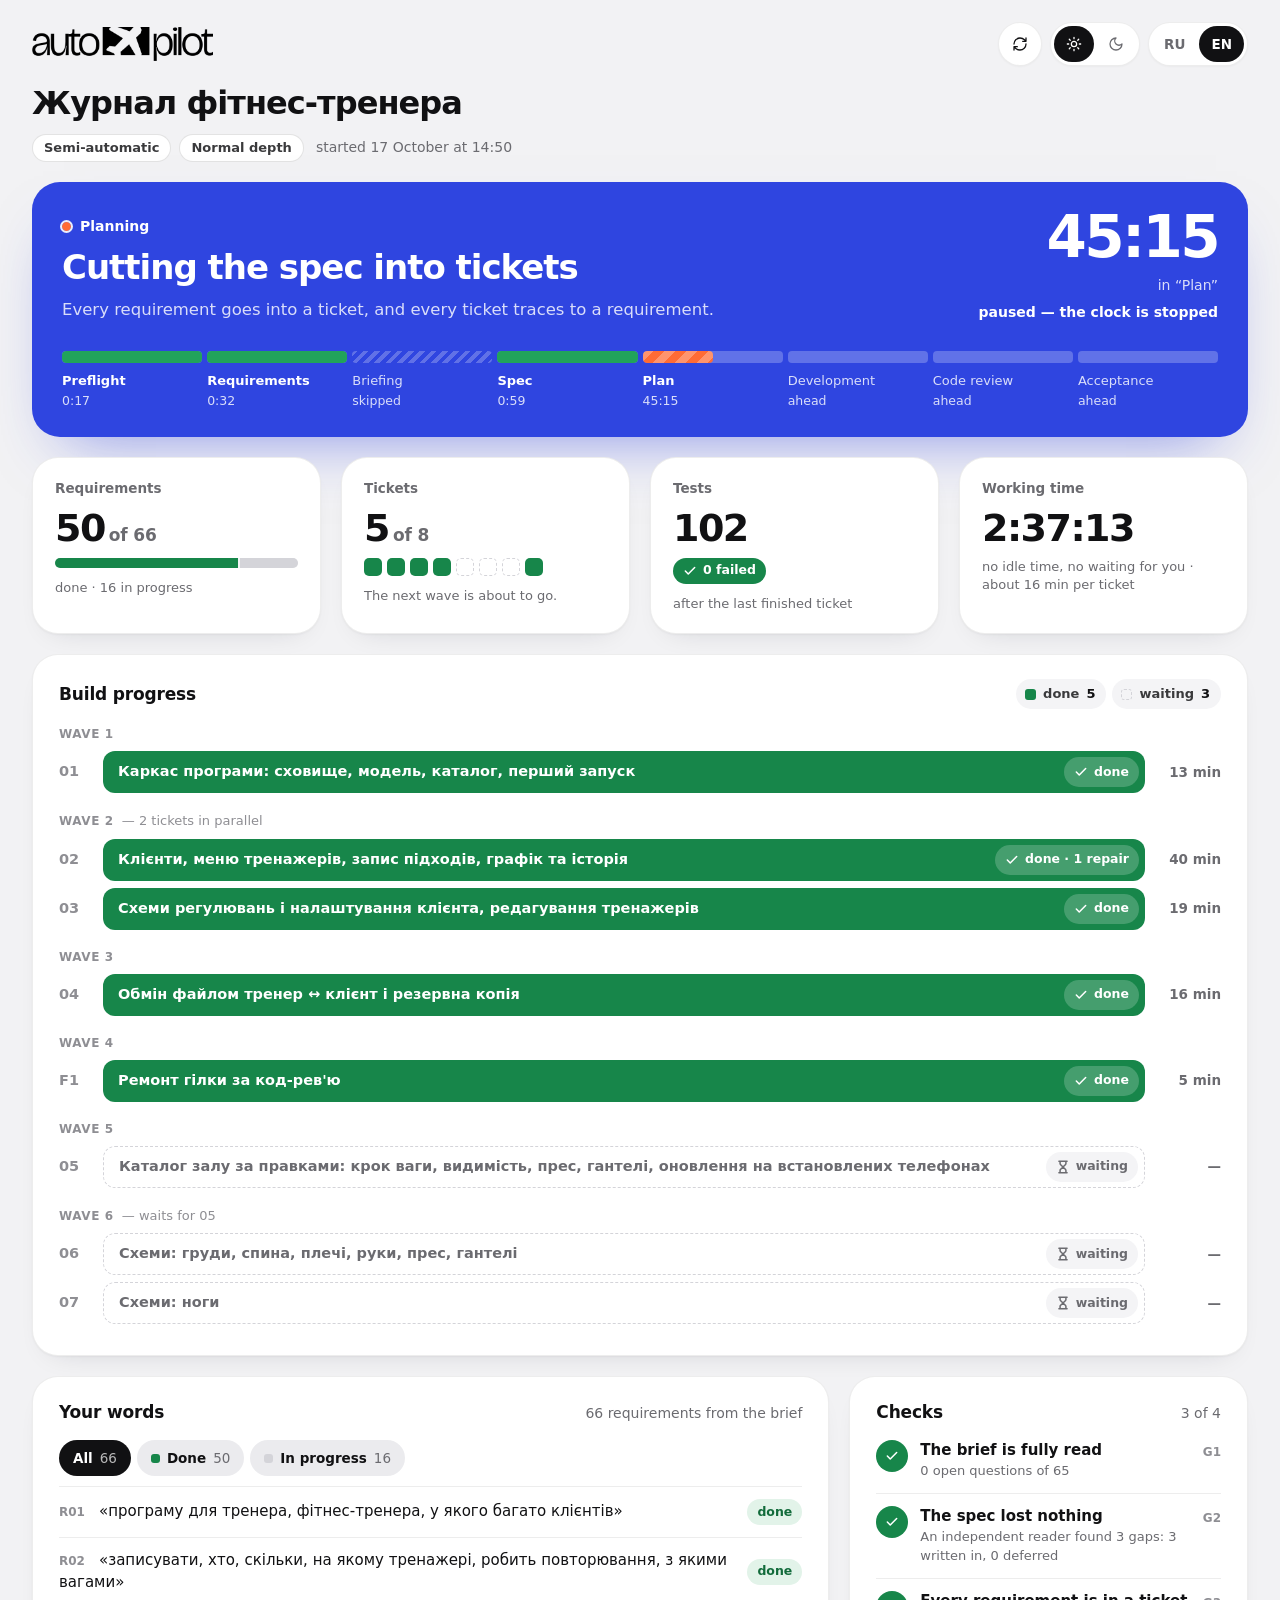
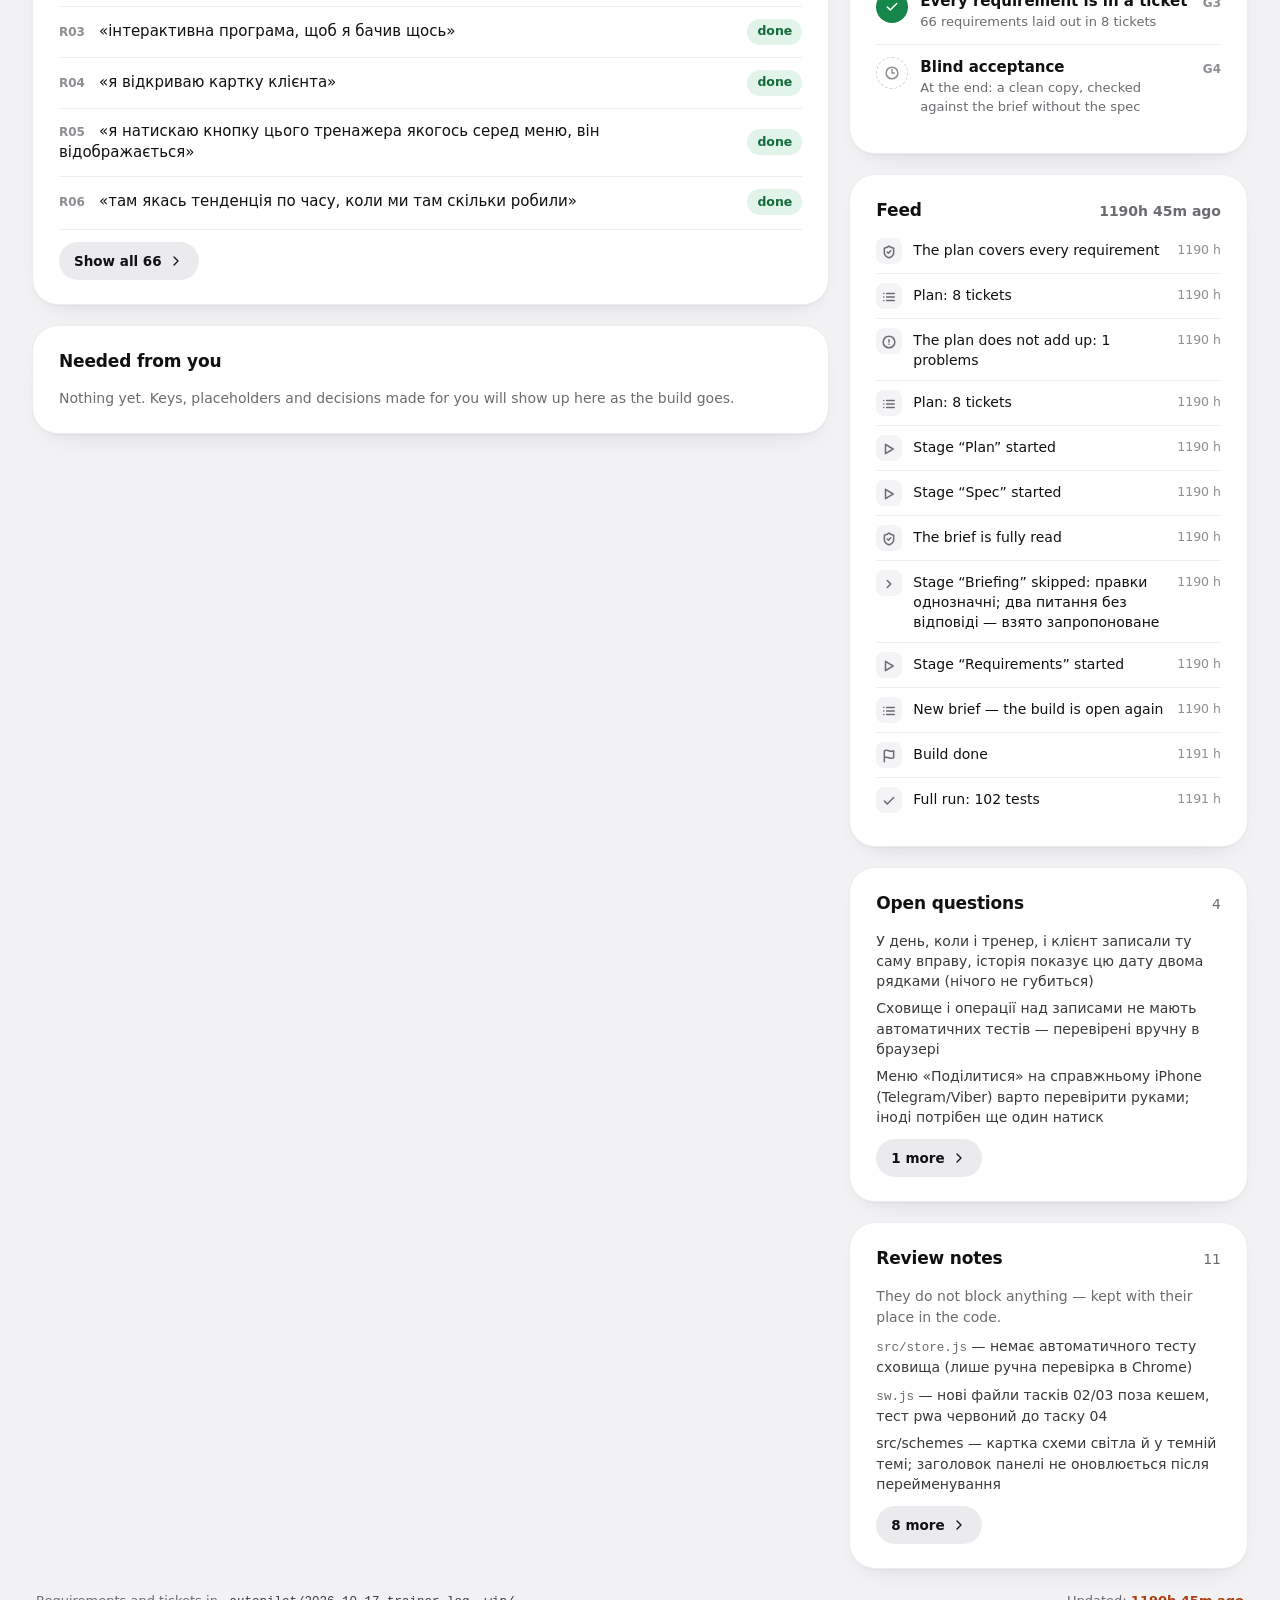
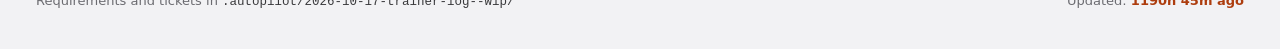
==== .autopilot/dashboard.html @ 3d41f20c "Autopilot: план правок Co-Authored-By: Claude Opus 5.5 <noreply@anthropic.com> Autopilot-Run: 2026-1" ====
<!doctype html>
<html lang="ru">
<head>
<meta charset="utf-8">
<meta name="viewport" content="width=device-width, initial-scale=1">
<title>autopilot</title>
<style>
  /* Цвет здесь — сигнал, а не украшение: у каждого состояния сборки свой.
     Синий — идёт работа, оранжевый — ждём человека или таск пишется,
     зелёный — сдано, бирюзовый — проверка, фиолетовый — ремонт, красный — упало. */
  :root{
    --bg:#F2F2F4; --card:#fff; --inset:#F4F4F6; --soft:#EBEBEE; --line:rgba(0,0,0,.07); --line2:rgba(0,0,0,.11);
    --tx:#111113; --tx2:#3A3A3C; --mut:#6B6B70; --quiet:#8E8E93;
    --hero:#2F45E0; --hero-shadow:rgba(40,60,220,.55);
    --done:#17864A; --done-soft:#E2F3E9; --done-tx:#126B3B;
    --now:#FF6B35; --now-on:#1A0D06; --now-soft:#FFE9DF; --now-tx:#AD3D0E;
    --rev:#0B7F8A; --rev-soft:#DDF2F4; --rev-tx:#08666F;
    --fix:#7C3AED; --fix-soft:#EFE7FE; --fix-tx:#6427D0;
    --bad:#DC2626; --bad-soft:#FDE6E6; --bad-tx:#B01C1C;
    --idle:#D4D4D9; --logo-filter:none;
    --sh:0 1px 2px rgba(0,0,0,.04),0 12px 30px -20px rgba(20,24,40,.2);
    --sh-raised:0 1px 2px rgba(0,0,0,.035),0 16px 36px -24px rgba(20,24,40,.24);
  }
  @media (prefers-color-scheme:dark){
    :root:not([data-theme]){
      --bg:#17181B; --card:#222327; --inset:#2C2D32; --soft:#323338; --line:rgba(255,255,255,.08); --line2:rgba(255,255,255,.14);
      --tx:#F2F2F3; --tx2:#C7C7CC; --mut:#A3A3AA; --quiet:#85858C;
      --hero:#2639C2; --hero-shadow:rgba(0,0,0,.7);
      --done:#1E9A56; --done-soft:#1C3527; --done-tx:#5BD68C;
      --now-soft:#43271C; --now-tx:#FF8A5C;
      --rev:#0E8A96; --rev-soft:#163538; --rev-tx:#6FD6E0;
      --fix:#8B4DF5; --fix-soft:#2F2448; --fix-tx:#BFA2FF;
      --bad:#E5383B; --bad-soft:#47201F; --bad-tx:#FF8B8B;
      --idle:#4A4B51; --logo-filter:invert(1);
      --sh:0 1px 0 rgba(255,255,255,.03) inset,0 12px 30px -20px rgba(0,0,0,.75);
      --sh-raised:0 16px 36px -24px rgba(0,0,0,.8);
      color-scheme:dark;
    }
  }
  :root[data-theme="dark"]{
    --bg:#17181B; --card:#222327; --inset:#2C2D32; --soft:#323338; --line:rgba(255,255,255,.08); --line2:rgba(255,255,255,.14);
    --tx:#F2F2F3; --tx2:#C7C7CC; --mut:#A3A3AA; --quiet:#85858C;
    --hero:#2639C2; --hero-shadow:rgba(0,0,0,.7);
    --done:#1E9A56; --done-soft:#1C3527; --done-tx:#5BD68C;
    --now-soft:#43271C; --now-tx:#FF8A5C;
    --rev:#0E8A96; --rev-soft:#163538; --rev-tx:#6FD6E0;
    --fix:#8B4DF5; --fix-soft:#2F2448; --fix-tx:#BFA2FF;
    --bad:#E5383B; --bad-soft:#47201F; --bad-tx:#FF8B8B;
    --idle:#4A4B51; --logo-filter:invert(1);
    --sh:0 1px 0 rgba(255,255,255,.03) inset,0 12px 30px -20px rgba(0,0,0,.75);
    --sh-raised:0 16px 36px -24px rgba(0,0,0,.8);
    color-scheme:dark;
  }
  *{box-sizing:border-box}
  [hidden]{display:none!important}
  html{-webkit-text-size-adjust:100%}
  body{margin:0;background:var(--bg);color:var(--tx);
    font:15px/1.5 -apple-system,BlinkMacSystemFont,"SF Pro Text","Segoe UI",system-ui,sans-serif;
    -webkit-font-smoothing:antialiased;font-synthesis-weight:none}
  ::selection{background:rgba(255,107,53,.25)}
  :focus-visible{outline:2px solid var(--now);outline-offset:3px}
  code,.mono{font-family:ui-monospace,"SF Mono",Menlo,Consolas,monospace}
  .tnum,.big b,.tv,.s-time,.tl-time,.ev em{font-variant-numeric:tabular-nums}
  .wrap{max-width:1320px;margin:0 auto;padding:22px 32px 40px;display:flex;flex-direction:column;gap:20px;min-width:0}
  .card{background:var(--card);border:1px solid var(--line);border-radius:26px;box-shadow:var(--sh);padding:24px 26px;min-width:0}
  .ic{width:16px;height:16px;flex:0 0 auto;fill:none;stroke:currentColor;stroke-width:1.9;stroke-linecap:round;stroke-linejoin:round}
  .ic.xs{width:14px;height:14px;stroke-width:2.6}
  .ic.m{width:20px;height:20px}
  .wt{font-size:17px;font-weight:650;letter-spacing:-.01em;margin:0;line-height:1.3;display:flex;align-items:center;gap:10px}
  .whead{display:flex;align-items:baseline;justify-content:space-between;gap:8px 12px;margin-bottom:16px;flex-wrap:wrap}
  .whead>span{font-size:14px;color:var(--mut)}

  /* ── верх ─────────────────────────────────────────────────── */
  .top{display:flex;align-items:center;justify-content:space-between;gap:12px;flex-wrap:wrap}
  .logo{height:34px;width:auto;display:block;filter:var(--logo-filter)}
  .tools{display:flex;gap:8px;align-items:center;flex-wrap:wrap}
  .tabs{display:inline-flex;gap:2px;padding:3px;border-radius:999px;background:var(--card);border:1px solid var(--line);box-shadow:var(--sh-raised)}
  .tabs button,.iconbtn{appearance:none;border:0;font:inherit;cursor:pointer;display:inline-flex;align-items:center;justify-content:center}
  .tabs button{height:36px;min-width:40px;padding:0 12px;border-radius:999px;background:transparent;color:var(--mut);font-size:13.5px;font-weight:650;transition:background .2s,color .2s}
  .tabs button:hover{color:var(--tx)}
  .tabs button[aria-pressed="true"]{background:var(--tx);color:var(--card)}
  .iconbtn{width:44px;height:44px;border-radius:999px;border:1px solid var(--line);background:var(--card);box-shadow:var(--sh-raised);color:var(--tx);transition:transform .15s}
  .iconbtn:active{transform:scale(.96)}
  /* «Обновить сейчас»: пока state.js грузится, стрелка крутится — нажатие видно */
  .iconbtn.busy svg{animation:spin .8s linear infinite}
  @keyframes spin{to{transform:rotate(360deg)}}
  .title h1{margin:0;font-size:32px;line-height:1.12;font-weight:700;letter-spacing:-.03em;text-wrap:balance;overflow-wrap:anywhere}
  .meta{display:flex;flex-wrap:wrap;align-items:center;gap:8px;margin-top:12px}
  .tag{display:inline-flex;align-items:center;height:28px;padding:0 11px;border-radius:999px;background:var(--card);border:1px solid var(--line2);font-size:13px;font-weight:600;color:var(--tx2)}
  .meta .when{font-size:14px;color:var(--mut);margin-left:4px}
  #link{background:var(--now);color:var(--now-on);border-radius:18px;padding:14px 18px;font-weight:600;font-size:14.5px;line-height:1.45;margin-bottom:0}
  .lost{max-width:1320px;margin:0 auto;padding:16px 32px 0}

  /* ── шапка состояния ─────────────────────────────────────────── */
  .hero{--h-tx:#fff;--h-mut:rgba(255,255,255,.82);--h-track:rgba(255,255,255,.24);
    border-radius:28px;padding:28px 30px 26px;display:flex;flex-direction:column;gap:28px;
    background:var(--hero);color:var(--h-tx);box-shadow:0 30px 60px -32px var(--hero-shadow);min-width:0}
  .hero.ask{background:#FF6B35;--h-tx:#1A0D06;--h-mut:rgba(26,13,6,.74);--h-track:rgba(26,13,6,.16);box-shadow:0 30px 60px -30px rgba(200,70,20,.6)}
  .hero.won{background:#17864A;--h-track:rgba(255,255,255,.22);box-shadow:0 30px 60px -30px rgba(23,134,74,.6)}
  .hero.bad{background:#C81E1E;--h-track:rgba(255,255,255,.22);box-shadow:0 30px 60px -30px rgba(200,30,30,.55)}
  .hero-top{display:flex;flex-wrap:wrap;justify-content:space-between;align-items:flex-end;gap:20px 40px}
  .hero-main{flex:1 1 420px;min-width:0}
  .state{display:inline-flex;align-items:center;gap:9px;font-size:14px;font-weight:700;margin-bottom:12px}
  .hero h2{margin:0;font-size:34px;line-height:1.1;font-weight:700;letter-spacing:-.03em;text-wrap:balance;max-width:32ch;overflow-wrap:anywhere}
  .lead{margin:12px 0 0;font-size:16.5px;line-height:1.5;color:var(--h-mut);max-width:64ch}
  .lead b{color:var(--h-tx);font-weight:650}
  .big{text-align:right;flex:0 0 auto}
  .big b{display:block;font-size:58px;line-height:.95;font-weight:700;letter-spacing:-.045em}
  .big b small{font-size:24px;letter-spacing:-.02em;font-weight:600;margin-left:6px}
  .big>span{display:block;font-size:14px;color:var(--h-mut);margin-top:10px}
  .big .paused{display:block;margin-top:6px;font-weight:650;color:var(--h-tx)}
  .hint{display:inline-flex;align-items:center;gap:10px;margin-top:18px;min-height:44px;padding:8px 18px;border-radius:22px;background:#1A0D06;color:#fff;font-size:15px;font-weight:600;line-height:1.35}
  .track{display:grid;grid-template-columns:repeat(8,minmax(0,1fr));gap:5px}
  .seg{height:12px;border-radius:4px;background:var(--h-track);overflow:hidden}
  .seg i{display:block;height:100%;border-radius:4px}
  .s-done .seg i{width:100%;background:#21A35B}
  .hero.won .s-done .seg i,.hero.bad .s-done .seg i{background:#fff}
  .hero.ask .s-done .seg i{background:#1A0D06}
  .s-now .seg i{background-color:var(--now)}
  .hero.ask .s-now .seg i{background-color:#fff}
  .s-fail .seg i{width:100%;background:#fff}
  .s-skip .seg{background:repeating-linear-gradient(135deg,var(--h-track) 0 4px,transparent 4px 8px)}
  .s-name{display:block;margin-top:10px;font-size:13px;font-weight:600;line-height:1.3}
  .s-now .s-name,.s-fail .s-name{font-weight:750}
  .s-pend .s-name,.s-skip .s-name{color:var(--h-mut);font-weight:500}
  .s-time{display:block;margin-top:2px;font-size:12.5px;color:var(--h-mut)}
  .live{width:9px;height:9px;border-radius:50%;background:var(--now);outline:2px solid rgba(255,255,255,.9);display:inline-block;flex:0 0 auto;animation:pulse 1.8s cubic-bezier(.16,1,.3,1) infinite}
  .hero.ask .live{background:#1A0D06;outline:0}
  @keyframes pulse{0%{box-shadow:0 0 0 0 rgba(255,107,53,.6)}70%{box-shadow:0 0 0 9px rgba(255,107,53,0)}100%{box-shadow:0 0 0 0 rgba(255,107,53,0)}}
  .badge-ic{width:26px;height:26px;border-radius:50%;background:#fff;display:inline-flex;align-items:center;justify-content:center}
  .hero.won .badge-ic{color:#17864A}.hero.bad .badge-ic{color:#C81E1E}
  .stripes{background-image:linear-gradient(135deg,rgba(255,255,255,.28) 25%,transparent 25%,transparent 50%,rgba(255,255,255,.28) 50%,rgba(255,255,255,.28) 75%,transparent 75%,transparent);background-size:22px 22px;animation:stripes 1.1s linear infinite}
  .hero.ask .stripes{background-image:linear-gradient(135deg,rgba(255,107,53,.5) 25%,transparent 25%,transparent 50%,rgba(255,107,53,.5) 50%,rgba(255,107,53,.5) 75%,transparent 75%,transparent)}
  @keyframes stripes{to{background-position:22px 0}}

  /* ── плитки ───────────────────────────────────────────────── */
  .tiles{display:grid;grid-template-columns:repeat(4,minmax(0,1fr));gap:20px}
  .tile{display:flex;flex-direction:column;gap:11px;padding:20px 22px}
  .tk{font-size:13.5px;font-weight:600;color:var(--mut)}
  .tv{font-size:38px;line-height:1;font-weight:700;letter-spacing:-.04em}
  .tv small{font-size:17px;font-weight:600;color:var(--mut);letter-spacing:-.01em;margin-left:4px}
  .tv.dim{color:var(--quiet)}
  .ts{font-size:13px;color:var(--mut);line-height:1.4}
  .stack{display:flex;height:10px;border-radius:5px;overflow:hidden;gap:2px;background:var(--inset)}
  .stack i{display:block;height:100%}
  .sq{display:flex;gap:5px;flex-wrap:wrap}
  .sq i{width:18px;height:18px;border-radius:5px;display:block}
  .okb{display:inline-flex;align-items:center;gap:6px;height:26px;padding:0 10px;border-radius:999px;font-size:12.5px;font-weight:700;align-self:flex-start;color:#fff}

  /* ── цвета статусов ───────────────────────────────────────── */
  .f-done{background:var(--done);color:#fff}
  .f-now{background-color:var(--now);color:var(--now-on)}
  .f-rev{background:var(--rev);color:#fff}
  .f-fix{background:var(--fix);color:#fff}
  .f-bad{background:var(--bad);color:#fff}
  .f-wait{background:transparent;color:var(--mut);border:1.5px dashed var(--idle)}
  .f-idle{background:var(--idle)}
  .f-q{background:var(--quiet)}

  /* ── ход сборки ───────────────────────────────────────────── */
  .legend{display:flex;flex-wrap:wrap;gap:6px}
  .lg{display:inline-flex;align-items:center;gap:7px;height:30px;padding:0 11px 0 9px;border-radius:999px;background:var(--inset);font-size:13px;font-weight:600;color:var(--tx2)}
  .lg i{width:11px;height:11px;border-radius:3px;display:block}
  .lg b{font-weight:750;color:var(--tx)}
  .wave{display:flex;flex-wrap:wrap;align-items:baseline;gap:4px 8px;font-size:12px;font-weight:750;letter-spacing:.05em;text-transform:uppercase;color:var(--quiet);margin:18px 0 8px}
  .whead+.wave{margin-top:4px}
  .wave span{text-transform:none;letter-spacing:0;font-weight:500;font-size:13px}
  .tl{display:grid;grid-template-columns:32px minmax(0,1fr) 64px;gap:4px 12px;align-items:center;margin-bottom:7px}
  .tl-id{font-size:14.5px;font-weight:750;color:var(--quiet)}
  .tl-id.on{color:var(--tx)}
  .bar{height:42px;border-radius:12px;display:flex;align-items:center;justify-content:space-between;gap:10px;padding:0 6px 0 15px;font-size:14.5px;font-weight:650;min-width:0}
  .bar .nm{overflow:hidden;text-overflow:ellipsis;white-space:nowrap;min-width:0}
  .chipin{flex:0 0 auto;display:inline-flex;align-items:center;gap:6px;height:30px;padding:0 10px;border-radius:999px;background:rgba(255,255,255,.2);font-size:12.5px;font-weight:700;white-space:nowrap}
  .f-now .chipin{background:rgba(26,13,6,.12)}
  .f-wait .chipin{background:var(--inset);color:var(--mut)}
  .tl-time{font-size:13.5px;font-weight:650;text-align:right;color:var(--mut);white-space:nowrap}
  .tl-time.now{color:var(--now-tx)}.tl-time.fix{color:var(--fix-tx)}.tl-time.rev{color:var(--rev-tx)}.tl-time.bad{color:var(--bad-tx)}
  .tl-note{grid-column:2/4;display:flex;gap:8px;align-items:flex-start;font-size:13.5px;line-height:1.45;padding:1px 2px 6px;overflow-wrap:anywhere}
  .tl-note.fix{color:var(--fix-tx)}.tl-note.rev{color:var(--rev-tx)}.tl-note.bad{color:var(--bad-tx)}
  .tl-note .ic{margin-top:2px}

  /* ── колонки и списки ─────────────────────────────────────── */
  .cols{display:grid;grid-template-columns:minmax(0,2fr) minmax(0,1fr);gap:20px;align-items:start}
  .col{display:flex;flex-direction:column;gap:20px;min-width:0}
  .chips{display:flex;flex-wrap:wrap;gap:6px;margin-bottom:10px}
  .chip{appearance:none;height:36px;padding:0 14px;border-radius:999px;border:0;background:var(--soft);color:var(--tx);font:inherit;font-size:13.5px;font-weight:600;cursor:pointer;display:inline-flex;align-items:center;gap:7px}
  .chip i{width:9px;height:9px;border-radius:3px;display:block}
  .chip span{color:var(--mut);font-weight:500}
  .chip[aria-pressed="true"]{background:var(--tx);color:var(--card)}
  .chip[aria-pressed="true"] span{color:inherit;opacity:.7}
  .req{display:grid;grid-template-columns:minmax(0,1fr) auto;gap:14px;align-items:center;padding:12px 0;border-top:1px solid var(--line)}
  .req p{margin:0;font-size:15px;line-height:1.45;overflow-wrap:anywhere}
  .rid{display:inline-block;min-width:40px;font-size:12px;color:var(--quiet);font-weight:750}
  .why{display:block;font-size:13px;color:var(--mut);margin-top:3px;padding-left:40px;line-height:1.45}
  .pill{display:inline-flex;align-items:center;height:26px;padding:0 10px;border-radius:999px;font-size:12.5px;font-weight:700;white-space:nowrap}
  .p-done{background:var(--done-soft);color:var(--done-tx)}
  .p-now{background:var(--now-soft);color:var(--now-tx)}
  .p-mut{background:var(--inset);color:var(--mut)}
  .p-bad{background:var(--bad-soft);color:var(--bad-tx)}
  .more{margin-top:2px;padding-top:12px;border-top:1px solid var(--line)}
  .btn-soft{appearance:none;height:38px;padding:0 15px;border-radius:999px;border:0;background:var(--soft);color:var(--tx);font:inherit;font-size:13.5px;font-weight:600;cursor:pointer;display:inline-flex;align-items:center;gap:6px}
  .gate{display:grid;grid-template-columns:32px minmax(0,1fr) auto;gap:12px;align-items:start;padding:12px 0;border-top:1px solid var(--line)}
  .whead+.gate{border-top:0;padding-top:0}
  .gi{width:32px;height:32px;border-radius:50%;display:flex;align-items:center;justify-content:center}
  .gi.ok{background:var(--done);color:#fff}
  .gi.wait{color:var(--quiet);border:1.5px dashed var(--idle)}
  .gi.warn{background:var(--now);color:var(--now-on)}
  .gi.bad{background:var(--bad);color:#fff}
  .gt{font-size:15px;font-weight:650;line-height:1.35}
  .gs{font-size:13px;color:var(--mut);margin-top:2px;line-height:1.45}
  .gk{font-size:12px;font-weight:750;color:var(--quiet);padding-top:3px}
  .ev{display:grid;grid-template-columns:26px minmax(0,1fr) auto;gap:11px;align-items:start;padding:9px 0;font-size:14px;line-height:1.45;border-top:1px solid var(--line)}
  .whead+.ev{border-top:0;padding-top:0}
  .ei{width:26px;height:26px;border-radius:8px;display:flex;align-items:center;justify-content:center;background:var(--inset);color:var(--mut)}
  .ev>span{padding-top:2px;overflow-wrap:anywhere}
  .ev em{font-style:normal;font-size:12.5px;color:var(--quiet);white-space:nowrap;padding-top:3px}
  .need{padding:13px 0;border-top:1px solid var(--line)}
  .whead+.need{border-top:0;padding-top:0}
  .nh{display:flex;justify-content:space-between;align-items:baseline;gap:8px;font-size:15px;font-weight:650}
  .nh span{font-size:14px;font-weight:600;color:var(--mut)}
  .keys{display:flex;flex-wrap:wrap;gap:6px;margin-top:10px}
  .key{font-size:12.5px;padding:5px 9px;border-radius:9px;background:var(--inset);color:var(--tx2);overflow-wrap:anywhere}
  .nl{margin:8px 0 0;padding:0;list-style:none;font-size:14px;color:var(--tx2);line-height:1.45}
  .nl li{overflow-wrap:anywhere}
  .nl li+li{margin-top:7px}
  .nl.n0{margin-top:0}
  .nl+.btn-soft{margin-top:12px}
  .prep{border:2px solid var(--now)}
  .prep .wt i{width:28px;height:28px;border-radius:8px;background:var(--now);color:var(--now-on);display:inline-flex;align-items:center;justify-content:center}
  .blind-top{display:flex;align-items:center;gap:18px;margin-bottom:6px;flex-wrap:wrap}
  .blind-top b{font-size:38px;font-weight:700;letter-spacing:-.04em;line-height:1}
  .blind-top b small{font-size:17px;color:var(--mut);font-weight:600;margin-left:4px}
  .blind-top p{margin:0;flex:1 1 260px;font-size:14px;line-height:1.5;color:var(--mut)}
  .empty{display:flex;gap:12px;align-items:flex-start;padding:16px 18px;border-radius:16px;border:1.5px dashed var(--idle);font-size:14.5px;line-height:1.5;color:var(--tx2)}
  .empty .ic{color:var(--mut);margin-top:3px}
  .muted{color:var(--mut);font-size:14px;line-height:1.5;margin:0}
  footer{display:flex;flex-wrap:wrap;justify-content:space-between;gap:6px 20px;font-size:13px;color:var(--mut);padding:2px 4px 0}
  footer code{font-size:12.5px;color:var(--tx2);overflow-wrap:anywhere}
  .stale{color:var(--now-tx);font-weight:650}

  /* Появление — один раз, при первой отрисовке: страница перерисовывается
     на каждом событии сборки, и анимация на каждом круге мигала бы. */
  .boot .w{animation:rise .8s cubic-bezier(.16,1,.3,1) both}
  .boot .w:nth-child(2){animation-delay:.05s}.boot .w:nth-child(3){animation-delay:.1s}
  @keyframes rise{from{transform:translateY(10px);filter:blur(5px);opacity:.01}to{transform:none;filter:none;opacity:1}}
  @media (prefers-reduced-motion:reduce){.boot .w,.live,.stripes,.iconbtn.busy svg{animation:none}}

  /* ── ширина ───────────────────────────────────────────────── */
  @media (max-width:1180px){.tiles{grid-template-columns:repeat(2,minmax(0,1fr))}}
  @media (max-width:1040px){.cols{grid-template-columns:minmax(0,1fr)}}
  /* Узкая панель рядом с чатом — главный способ смотреть дашборд. Здесь всё
     плотнее: те же блоки, но цифры и полосы под ширину 380–900 px, а не экрана. */
  @media (max-width:900px){
    body{font-size:14px}
    .wrap{padding:14px 14px 28px;gap:12px}
    .lost{padding:12px 14px 0}
    .logo{height:24px}
    .tabs button{height:30px;min-width:34px;padding:0 9px;font-size:12.5px}
    .iconbtn{width:36px;height:36px}
    .title h1{font-size:21px;letter-spacing:-.02em}
    .meta{margin-top:8px;gap:6px}
    .tag{height:24px;padding:0 9px;font-size:12px}
    .meta .when{font-size:12.5px}
    .card{padding:16px;border-radius:18px}
    .wt{font-size:15px}
    .whead{margin-bottom:12px}
    .whead>span{font-size:12.5px}
    .hero{padding:18px 18px 16px;border-radius:20px;gap:18px}
    .hero-top{gap:14px;align-items:flex-start}
    .hero-main{flex-basis:100%}
    .state{font-size:12.5px;margin-bottom:8px}
    .hero h2{font-size:21px;letter-spacing:-.02em;max-width:none}
    .lead{font-size:14px;margin-top:8px}
    .big{text-align:left}
    .big b{font-size:30px;letter-spacing:-.03em}
    .big b small{font-size:15px}
    .big>span{font-size:12.5px;margin-top:4px}
    .hint{font-size:13.5px;margin-top:12px;padding:8px 14px;min-height:38px}
    .track{grid-template-columns:repeat(4,minmax(0,1fr));gap:12px 4px}
    .seg{height:8px;border-radius:3px}
    .s-name{font-size:12px;margin-top:6px}
    .s-time{font-size:11.5px}
    .tiles{gap:12px}
    .tile{padding:14px;gap:8px}
    .tk{font-size:12.5px}
    .tv{font-size:24px;letter-spacing:-.03em}
    .tv small{font-size:13px}
    .ts{font-size:12px}
    .stack{height:7px}
    .sq{gap:4px}.sq i{width:13px;height:13px;border-radius:4px}
    .okb{height:22px;font-size:11.5px;padding:0 8px}
    .lg{height:26px;font-size:12px;padding:0 9px 0 8px}
    .wave{font-size:11px;margin:14px 0 6px}
    .wave span{font-size:12px}
    .tl{grid-template-columns:22px minmax(0,1fr) 44px;gap:3px 8px;margin-bottom:5px}
    .tl-id{font-size:12.5px}
    .bar{height:32px;border-radius:9px;font-size:13px;padding:0 4px 0 11px;gap:6px}
    .chipin{height:24px;padding:0 7px;font-size:11.5px}
    .chipin .lbl{display:none}
    .tl-time{font-size:12px}
    .tl-note{font-size:12.5px}
    .chip{height:30px;padding:0 11px;font-size:12.5px}
    .req{padding:10px 0;gap:10px}
    .req p{font-size:13.5px}
    .why{padding-left:0;font-size:12.5px}
    .rid{min-width:34px;font-size:11.5px}
    .pill{height:22px;font-size:11.5px;padding:0 8px}
    .gate{grid-template-columns:26px minmax(0,1fr) auto;padding:10px 0;gap:10px}
    .gi{width:26px;height:26px}
    .gt{font-size:13.5px}.gs{font-size:12px}
    .ev{grid-template-columns:22px minmax(0,1fr) auto;font-size:13px;gap:9px}
    .ei{width:22px;height:22px;border-radius:7px}
    .nh{font-size:13.5px}.nl{font-size:13px}
    .key{font-size:11.5px}
    .btn-soft{height:32px;font-size:12.5px}
    .blind-top b{font-size:26px}
    .empty{font-size:13.5px;padding:12px 14px}
    footer{font-size:12px}
  }
  @media (max-width:440px){
    .hero h2{font-size:19px}
    .tiles{grid-template-columns:repeat(2,minmax(0,1fr));gap:10px}
    .tv{font-size:22px}
    .req{grid-template-columns:minmax(0,1fr)}
    .req .pill{justify-self:start}
  }
</style>
</head>
<body>
<!-- Плашка о потере связи живёт вне #app: render() переписывает #app целиком. -->
<div class="lost" hidden><div id="link" role="status" hidden></div></div>
<div class="wrap" id="app"></div>

<!-- Состояние приходит двумя путями, и порядок этих двух тегов — весь смысл.
     Сначала снимок, вписанный внутрь страницы: он есть всегда, поэтому дашборд
     показывает данные, чем бы его ни открыли — двойным кликом, панелью через
     data:, с мёртвым сервером, через месяц после прогона. Потом файл рядом: он
     перекрывает снимок там, где у страницы есть адрес, и он же подгружается
     заново каждые десять секунд, чтобы часы шли без перезагрузки.
     Разойтись в противоположные стороны им нечем: файл пишется на каждой
     правке, снимок — на каждом вызове .autopilot/ap.py, и он же вписывает
     файл в страницу, так что снимок либо равен файлу, либо старше его.
     Между маркерами правит только ap.py; руками — никогда. -->
<script>/*STATE-BEGIN*/window.STATE={"version": 2, "slug": "trainer-log", "dir": "2026-10-17-trainer-log--wip", "title": "Журнал фітнес-тренера", "mode": "semi", "depth": "normal", "tier": "T2", "briefFile": "2026-10-17-brief-pravky.md", "memoryFile": "AGENTS.md", "memoryOwner": "autopilot", "skillDir": "C:/Антігравіті ресьорч/.claude/skills/autopilot", "baseCommit": "a3eeb4c", "startedAt": "2026-10-17T17:50:53+03:00", "updatedAt": "2026-10-17T19:45:56+03:00", "finishedAt": null, "stages": [{"id": "preflight", "status": "done", "startedAt": "2026-10-17T17:50:53+03:00", "finishedAt": "2026-10-17T17:51:10+03:00"}, {"id": "manifest", "status": "done", "startedAt": "2026-10-17T19:44:10+03:00", "finishedAt": "2026-10-17T19:44:42+03:00"}, {"id": "briefing", "status": "skipped", "startedAt": "2026-10-17T19:44:40+03:00", "finishedAt": "2026-10-17T19:44:40+03:00", "note": "правки однозначні; два питання без відповіді — взято запропоноване"}, {"id": "spec", "status": "done", "startedAt": "2026-10-17T19:44:42+03:00", "finishedAt": "2026-10-17T19:45:41+03:00"}, {"id": "plan", "status": "active", "startedAt": "2026-10-17T19:45:41+03:00"}, {"id": "build", "status": "pending"}, {"id": "review", "status": "pending"}, {"id": "final", "status": "pending"}], "requirements": {"total": 66, "done": 50, "inTicket": 16, "inSpec": 0, "placeholder": 0, "deferred": 0, "dropped": 0}, "tickets": [{"id": "01", "title": "Каркас програми: сховище, модель, каталог, перший запуск", "requirements": ["R09", "R10", "R25", "R30", "R31", "R32", "R44i", "R49i"], "blockedBy": [], "wave": 1, "zone": ["index.html", "app.css", "css/", "screens.css", "schemes.css", "index.html", "manifest.webmanifest", "sw.js", "icons/", "src/app.js", "src/store.js", "src/core/model.js", "src/core/catalog.js", "src/ui/dom.js", "src/ui/start.js", "src/ui/settings.js", "src/schemes/index.js", "test/"], "review": "да — фундамент", "model": "сильная", "status": "done", "startedAt": "2026-10-17T18:02:36+03:00", "finishedAt": "2026-10-17T18:15:08+03:00", "retries": 0, "repairs": 0, "tests": {"passed": 32, "failed": 0}, "commit": "b72bf82"}, {"id": "02", "title": "Клієнти, меню тренажерів, запис підходів, графік та історія", "requirements": ["R01", "R02", "R03", "R04", "R05", "R06", "R14", "R15", "R18", "R21", "R28", "R43i", "R48i", "G01"], "blockedBy": ["01"], "wave": 2, "zone": ["src/ui/clients.js", "src/ui/client.js", "src/ui/exercise.js", "src/ui/chart.js", "src/core/chartdata.js", "test/chartdata.test.js", "css/screens.css"], "review": "нет", "model": "обычная", "status": "done", "startedAt": "2026-10-17T18:15:10+03:00", "finishedAt": "2026-10-17T18:55:09+03:00", "retries": 0, "repairs": 1, "repairFindings": ["exercise.js не парситься як ES-модуль — програма не завантажується; + тест парсингу модулів"], "tests": {"passed": 99, "failed": 0}, "commit": "19412f6"}, {"id": "03", "title": "Схеми регулювань і налаштування клієнта, редагування тренажерів", "requirements": ["R07", "R16", "R17", "R22", "R23", "R24", "R26", "R27", "R29", "R30", "R33", "R34", "R35", "R36", "R37", "R38", "R39", "R40", "R41", "R42"], "blockedBy": ["01"], "wave": 2, "zone": ["src/schemes/", "src/ui/equipment.js", "test/schemes.test.js", "css/schemes.css"], "review": "нет", "model": "сильная", "status": "done", "startedAt": "2026-10-17T18:15:10+03:00", "finishedAt": "2026-10-17T18:33:57+03:00", "retries": 0, "repairs": 0, "tests": {"passed": 50, "failed": 1}, "commit": "2ae9ba9"}, {"id": "04", "title": "Обмін файлом тренер ↔ клієнт і резервна копія", "requirements": ["R08", "R11", "R12", "R13", "R19", "R20", "R44i", "R45i", "R46i", "R47i"], "blockedBy": ["01", "02", "03"], "wave": 3, "zone": ["sw.js", "src/core/sync.js", "src/share.js", "src/ui/exchange.js", "test/sync.test.js", "src/ui/client.js", "src/ui/start.js", "src/ui/settings.js"], "review": "да — злиття і видалення даних користувача", "model": "сильная", "status": "done", "startedAt": "2026-10-17T18:41:10+03:00", "finishedAt": "2026-10-17T18:57:01+03:00", "retries": 0, "repairs": 0, "tests": {"passed": 99, "failed": 0}, "commit": "89a23b9"}, {"id": "05", "title": "Каталог залу за правками: крок ваги, видимість, прес, гантелі, оновлення на встановлених телефонах", "requirements": ["G02", "G17", "G03", "G04", "G06", "G07", "G08", "G09", "G10", "G11", "G12", "G13", "G14", "G16"], "blockedBy": [], "wave": 5, "zone": ["src/core/catalog.js", "src/core/model.js", "src/store.js", "src/ui/log-form.js", "src/ui/client.js", "src/schemes/registry.js", "src/schemes/index.js", "src/schemes/upper.js", "src/schemes/legs.js", "sw.js", "test/catalog.test.js", "test/model.test.js", "test/migration.test.js"], "review": "да — фундамент і міграція даних користувача", "model": "сильная", "status": "pending", "retries": 0, "repairs": 0}, {"id": "06", "title": "Схеми: груди, спина, плечі, руки, прес, гантелі", "requirements": ["G03", "G04", "G05", "G15", "G16"], "blockedBy": ["05"], "wave": 6, "zone": ["src/schemes/upper.js", "src/schemes/lever-pulldown.js", "test/schemes-upper.test.js"], "review": "нет", "model": "сильная", "status": "pending", "retries": 0, "repairs": 0}, {"id": "07", "title": "Схеми: ноги", "requirements": ["G05", "G13", "G14", "G15"], "blockedBy": ["05"], "wave": 6, "zone": ["src/schemes/legs.js", "test/schemes-legs.test.js"], "review": "нет", "model": "обычная", "status": "pending", "retries": 0, "repairs": 0}, {"id": "F1", "title": "Ремонт гілки за код-рев'ю", "requirements": ["R12", "R13", "R20", "R45i", "R47i"], "blockedBy": [], "wave": 4, "zone": ["src/core/sync.js", "test/sync.test.js", "src/app.js", "src/ui/exchange.js", "src/ui/clients.js"], "review": "да — ремонт ветки", "model": "сильная", "status": "done", "startedAt": "2026-10-17T19:00:35+03:00", "finishedAt": "2026-10-17T19:05:51+03:00", "retries": 0, "repairs": 0, "tests": {"passed": 102, "failed": 0}, "commit": "f8cfef2"}], "tests": {"passed": 102, "failed": 0}, "debt": {"placeholders": [], "assumptions": [], "emptyEnv": []}, "additions": [], "coverage": {"found": 3, "fixed": 3, "deferred": 0, "items": []}, "concerns": ["src/store.js — немає автоматичного тесту сховища (лише ручна перевірка в Chrome)", "sw.js — нові файли тасків 02/03 поза кешем, тест pwa червоний до таску 04", "src/schemes — картка схеми світла й у темній темі; заголовок панелі не оновлюється після перейменування", "src/ui/log-data.js — операції над сесіями без тестів; UI таску 02 не перевірено в браузері", "src/ui/client.js — плашки «Давно не зберігали копію» немає на списку клієнтів тренера (лише картка й налаштування)", "src/share.js — меню «Поділитися» на справжньому iPhone не перевірено; при NotAllowedError потрібен ще один натиск", "src/core/sync.js:297,105 — id налаштування з файлу не звіряється з settingId(clientId,exerciseId,adjustmentId)", "src/core/sync.js:101-106 — CHECKS не перевіряють equipmentId/exerciseId/date сесії, equipmentId налаштування, id/name вправ", "src/core/sync.js:197,321 — при перенесенні сесії в іншу картку updatedAt не змінюється; на двох телефонах запис може жити в різних картках", "src/core/sync.js:312,337 — підходи тренера і клієнта в один день на одну вправу дають дві сесії на дату", "src/ui/exchange.js:196 — текст «нічого не видаляється» при відновленні копії неточний"], "blind": null, "beats": ["2026-10-17T17:50:53+03:00", "2026-10-17T17:51:10+03:00", "2026-10-17T17:51:50+03:00", "2026-10-17T17:52:18+03:00", "2026-10-17T17:52:52+03:00", "2026-10-17T17:55:42+03:00", "2026-10-17T17:56:00+03:00", "2026-10-17T17:59:37+03:00", "2026-10-17T17:59:47+03:00", "2026-10-17T18:02:02+03:00", "2026-10-17T18:02:04+03:00", "2026-10-17T18:02:05+03:00", "2026-10-17T18:02:14+03:00", "2026-10-17T18:02:22+03:00", "2026-10-17T18:02:36+03:00", "2026-10-17T18:11:28+03:00", "2026-10-17T18:13:44+03:00", "2026-10-17T18:15:08+03:00", "2026-10-17T18:15:10+03:00", "2026-10-17T18:33:57+03:00", "2026-10-17T18:33:59+03:00", "2026-10-17T18:41:06+03:00", "2026-10-17T18:41:08+03:00", "2026-10-17T18:41:10+03:00", "2026-10-17T18:54:16+03:00", "2026-10-17T18:54:18+03:00", "2026-10-17T18:54:24+03:00", "2026-10-17T18:55:09+03:00", "2026-10-17T18:57:01+03:00", "2026-10-17T18:57:02+03:00", "2026-10-17T18:57:04+03:00", "2026-10-17T19:00:29+03:00", "2026-10-17T19:00:31+03:00", "2026-10-17T19:00:33+03:00", "2026-10-17T19:00:35+03:00", "2026-10-17T19:04:45+03:00", "2026-10-17T19:05:51+03:00", "2026-10-17T19:05:53+03:00", "2026-10-17T19:13:36+03:00", "2026-10-17T19:14:59+03:00", "2026-10-17T19:15:01+03:00", "2026-10-17T19:44:10+03:00", "2026-10-17T19:44:11+03:00", "2026-10-17T19:44:39+03:00", "2026-10-17T19:44:40+03:00", "2026-10-17T19:44:42+03:00", "2026-10-17T19:45:41+03:00", "2026-10-17T19:45:42+03:00", "2026-10-17T19:45:44+03:00", "2026-10-17T19:45:55+03:00", "2026-10-17T19:45:56+03:00"], "rev": 52, "waiting": null, "waits": [{"kind": "briefing", "from": "2026-10-17T17:52:52+03:00", "to": "2026-10-17T17:55:42+03:00"}], "log": [{"t": "2026-10-17T17:50:53+03:00", "k": "init"}, {"t": "2026-10-17T17:51:10+03:00", "k": "stage", "id": "manifest", "act": "start"}, {"t": "2026-10-17T17:52:18+03:00", "k": "stage", "id": "briefing", "act": "start"}, {"t": "2026-10-17T17:52:52+03:00", "k": "ask", "kind": "briefing", "note": "три питання — як ставити на телефони, Метелик з двома вправами, схема чи фото"}, {"t": "2026-10-17T17:55:42+03:00", "k": "answered", "kind": "briefing"}, {"t": "2026-10-17T17:56:00+03:00", "k": "gate", "g": "G1", "ok": false, "open": 50, "total": 50}, {"t": "2026-10-17T17:56:00+03:00", "k": "stage", "id": "spec", "act": "start"}, {"t": "2026-10-17T17:59:37+03:00", "k": "gate", "g": "G2", "ok": true, "found": 3, "fixed": 3, "deferred": 0}, {"t": "2026-10-17T17:59:47+03:00", "k": "stage", "id": "plan", "act": "start"}, {"t": "2026-10-17T18:02:02+03:00", "k": "tier", "v": "T2"}, {"t": "2026-10-17T18:02:04+03:00", "k": "tickets", "n": 4}, {"t": "2026-10-17T18:02:05+03:00", "k": "gate", "g": "G3", "ok": true, "problems": 0}, {"t": "2026-10-17T18:02:22+03:00", "k": "stage", "id": "build", "act": "start"}, {"t": "2026-10-17T18:02:36+03:00", "k": "ticket", "ids": ["01"], "act": "start"}, {"t": "2026-10-17T18:11:28+03:00", "k": "ticket", "ids": ["01"], "act": "review"}, {"t": "2026-10-17T18:13:44+03:00", "k": "add", "key": "concerns", "n": 1}, {"t": "2026-10-17T18:15:08+03:00", "k": "ticket", "ids": ["01"], "act": "done", "tests": {"passed": 32, "failed": 0}}, {"t": "2026-10-17T18:15:10+03:00", "k": "ticket", "ids": ["02", "03"], "act": "start"}, {"t": "2026-10-17T18:33:57+03:00", "k": "ticket", "ids": ["03"], "act": "done", "tests": {"passed": 50, "failed": 1}}, {"t": "2026-10-17T18:33:59+03:00", "k": "add", "key": "concerns", "n": 2}, {"t": "2026-10-17T18:41:06+03:00", "k": "ticket", "ids": ["02"], "act": "done", "tests": {"passed": 50, "failed": 1}}, {"t": "2026-10-17T18:41:08+03:00", "k": "add", "key": "concerns", "n": 1}, {"t": "2026-10-17T18:41:10+03:00", "k": "ticket", "ids": ["04"], "act": "start"}, {"t": "2026-10-17T18:54:16+03:00", "k": "ticket", "ids": ["04"], "act": "review"}, {"t": "2026-10-17T18:54:18+03:00", "k": "add", "key": "concerns", "n": 2}, {"t": "2026-10-17T18:54:24+03:00", "k": "ticket", "ids": ["02"], "act": "repair", "note": "exercise.js не парситься як ES-модуль — програма не завантажується; + тест парсингу модулів"}, {"t": "2026-10-17T18:55:09+03:00", "k": "ticket", "ids": ["02"], "act": "done", "tests": {"passed": 99, "failed": 0}}, {"t": "2026-10-17T18:57:01+03:00", "k": "ticket", "ids": ["04"], "act": "done", "tests": {"passed": 99, "failed": 0}}, {"t": "2026-10-17T18:57:02+03:00", "k": "add", "key": "concerns", "n": 5}, {"t": "2026-10-17T18:57:04+03:00", "k": "stage", "id": "review", "act": "start"}, {"t": "2026-10-17T19:00:29+03:00", "k": "tickets", "n": 5}, {"t": "2026-10-17T19:00:31+03:00", "k": "gate", "g": "G3", "ok": true, "problems": 0}, {"t": "2026-10-17T19:00:33+03:00", "k": "add", "key": "report", "n": 4}, {"t": "2026-10-17T19:00:35+03:00", "k": "ticket", "ids": ["F1"], "act": "start"}, {"t": "2026-10-17T19:04:45+03:00", "k": "ticket", "ids": ["F1"], "act": "review"}, {"t": "2026-10-17T19:05:51+03:00", "k": "ticket", "ids": ["F1"], "act": "done", "tests": {"passed": 102, "failed": 0}}, {"t": "2026-10-17T19:05:53+03:00", "k": "stage", "id": "final", "act": "start"}, {"t": "2026-10-17T19:13:36+03:00", "k": "gate", "g": "G4", "ok": false, "checked": 32, "matched": 30}, {"t": "2026-10-17T19:14:59+03:00", "k": "tests", "passed": 102, "failed": 0}, {"t": "2026-10-17T19:15:01+03:00", "k": "finish", "result": "Офлайн-програма на телефон для тренера й клієнтів: картки, записи Л/П, графіки, схеми 3 тренажерів, обмін файлом, копія"}, {"t": "2026-10-17T19:44:10+03:00", "k": "reopen"}, {"t": "2026-10-17T19:44:39+03:00", "k": "stage", "id": "manifest", "act": "start"}, {"t": "2026-10-17T19:44:40+03:00", "k": "stage", "id": "briefing", "act": "skip", "note": "правки однозначні; два питання без відповіді — взято запропоноване"}, {"t": "2026-10-17T19:44:42+03:00", "k": "gate", "g": "G1", "ok": true, "open": 0, "total": 65}, {"t": "2026-10-17T19:44:42+03:00", "k": "stage", "id": "spec", "act": "start"}, {"t": "2026-10-17T19:45:41+03:00", "k": "stage", "id": "plan", "act": "start"}, {"t": "2026-10-17T19:45:42+03:00", "k": "tickets", "n": 8}, {"t": "2026-10-17T19:45:44+03:00", "k": "gate", "g": "G3", "ok": false, "problems": 1}, {"t": "2026-10-17T19:45:55+03:00", "k": "tickets", "n": 8}, {"t": "2026-10-17T19:45:56+03:00", "k": "gate", "g": "G3", "ok": true, "problems": 0}], "reqList": [{"id": "R01", "text": "«програму для тренера, фітнес-тренера, у якого багато клієнтів»", "status": "done"}, {"id": "R02", "text": "«записувати, хто, скільки, на якому тренажері, робить повторювання, з якими вагами»", "status": "done"}, {"id": "R03", "text": "«інтерактивна програма, щоб я бачив щось»", "status": "done"}, {"id": "R04", "text": "«я відкриваю картку клієнта»", "status": "done"}, {"id": "R05", "text": "«я натискаю кнопку цього тренажера якогось серед меню, він відображається»", "status": "done"}, {"id": "R06", "text": "«там якась тенденція по часу, коли ми там скільки робили»", "status": "done"}, {"id": "R07", "text": "«під цю людину, якісь конкретні там налаштування, висота сидіння, чи ще щось»", "status": "done"}, {"id": "R08", "text": "«клієнт сам вирішив потренуватись, потренувався, вписав результати … як воно з'явиться на телефоні у тренера?»", "status": "done"}, {"id": "R09", "text": "«Пристрій: телефон, в залі, біля тренажера.»", "status": "done"}, {"id": "R10", "text": "«Дані: зберігаються на телефоні (без хмари, без реєстрації, без акаунтів).»", "status": "done"}, {"id": "R11", "text": "«Користувачі: тренер і клієнти. У клієнта — та сама програма на своєму телефоні.»", "status": "done"}, {"id": "R12", "text": "«обмін файлом через месенджер (Telegram, Viber). Клієнт натискає «надіслати тренеру» — тренер відкриває файл, і записи додаються в картку клієнта»", "status": "done"}, {"id": "R13", "text": "«Так само в зворотний бік: тренер надсилає клієнту його дані.»", "status": "done"}, {"id": "R14", "text": "«Клієнт може сам: записувати свої тренування»", "status": "done"}, {"id": "R15", "text": "«[клієнт може сам] дивитись графіки прогресу»", "status": "done"}, {"id": "R16", "text": "«[клієнт може сам] бачити й редагувати свої налаштування на тренажерах»", "status": "done"}, {"id": "R17", "text": "«Тренажери: тренер створює список сам, під свій зал.»", "status": "done"}, {"id": "R18", "text": "«показувати всі записи як є (дата, підходи, повторення, вага). Програма не рахує «робочу вагу»»", "status": "done"}, {"id": "R19", "text": "«Налаштування на тренажері редагують і тренер, і клієнт; якщо змінили обоє — лишається пізніша зміна.»", "status": "done"}, {"id": "R20", "text": "«кнопка «Зберегти копію» (файлом, напр. собі в Telegram), бо дані лише в телефоні»", "status": "done"}, {"id": "R21", "text": "«не лише тренажери — обов'язково гантелі, турнік, кардіо (для кардіо — час, дистанція тощо)»", "status": "done"}, {"id": "R22", "text": "«Налаштування — окремі поля під кожен тренажер (не вільний текст)»", "status": "done"}, {"id": "R23", "text": "«прям на фото тренажера чи якось на схемки такий показати, що означає сидіння 1 або сидіння 2 … ЦЕ ДУЖЕ ВАЖЛИВО»", "status": "done"}, {"id": "R24", "text": "«У картці клієнта на схемі видно саме його значення.»", "status": "done"}, {"id": "R25", "text": "«Тренажери — лише одного конкретного залу; список і вигляд тренажерів беремо з сайту цього залу» (26 тренажерів, gym/equipment.md)", "status": "done"}, {"id": "R26", "text": "«Регулювань … на сайті немає … До того на схемах — помітні заглушки, не вигадані цифри.»", "status": "done"}, {"id": "R27", "text": "«Перший етап: схеми регулювань лише для 2–3 головних тренажерів … Схему малювати за фото з залу»", "status": "done"}, {"id": "R28", "text": "«Вага на тренажерах з дисками — окремо на кожну руку (ліва / права), і вона може відрізнятися.»", "status": "done"}, {"id": "R29", "text": "«Тренер дає тренажерам свої назви (напр. «Метелик») — назву тренажера тренер може змінити.»", "status": "done"}, {"id": "R30", "text": "«Список тренажерів має стартово бути вже в програмі; тренер може додати свій тренажер.»", "status": "done"}, {"id": "R31", "text": "«Нотатки до тренувань не потрібні.»", "status": "done"}, {"id": "R32", "text": "«Мова інтерфейсу: українська.»", "status": "done"}, {"id": "R33", "text": "«Метелик»: «Позиція ручок — зверху … Позицій: 5 ⚠ приблизно»; «Висота сидіння — знизу … Позицій: 5 ⚠ приблизно»", "status": "done"}, {"id": "R34", "text": "«Метелик»: «схоже, на ньому ж виконують «Відведення рук назад» (№11), сидячи обличчям до спинки»", "status": "done"}, {"id": "R35", "text": "Тяга нижнього блока: «Регулювань немає. Налаштування клієнта — яка ручка (кріпиться на карабін).»", "status": "done"}, {"id": "R36", "text": "Вертикальна тяга: «Висота сидіння. Позицій: ⚠ невідомо (за аналогією з «Метеликом» — 5, уточнити)»", "status": "done"}, {"id": "R37", "text": "«Хват — ручка одна, але є три позиції рук … зелена … червона … помаранчева … на схемі ручки підсвічено, де саме брати»", "status": "done"}, {"id": "R38", "text": "«Назви позицій ⚠ поки умовні — тренер зможе перейменувати.»", "status": "done"}, {"id": "R39", "text": "«Хват «збоку» не включати.»", "status": "done"}, {"id": "R40", "text": "«Один набір ручок … однаковий для всіх тяг … Для кожного блокового тренажера в картці клієнта зберігається, з якою ручкою він працює»", "status": "done"}, {"id": "R41", "text": "«у програмі — малюнок кожної ручки, щоб одразу було видно, яку брати»; «включай всі 5 … №6 поки не включаємо»", "status": "done"}, {"id": "R42", "text": "«Кількість позицій, позначена «⚠ приблизно», — припущення автора; уточнити в залі.»", "status": "done"}, {"id": "R43i", "text": "(подразумевается) тренер додає, перейменовує й видаляє клієнтів", "status": "done"}, {"id": "R44i", "text": "(подразумевается) кожен телефон знає, чий він: тренера чи клієнта (у клієнта — лише своя картка)", "status": "done"}, {"id": "R45i", "text": "(подразумевается) з «Зберегти копію» можна відновити дані на новому телефоні", "status": "done"}, {"id": "R46i", "text": "(подразумевается) повторне відкриття того самого файлу не дублює записи", "status": "done"}, {"id": "R47i", "text": "(подразумевается) файл від клієнта потрапляє саме в його картку, а не в чужу", "status": "done"}, {"id": "R48i", "text": "(подразумевается) помилково введений запис можна виправити або видалити", "status": "done"}, {"id": "R49i", "text": "(подразумевается) програма якось потрапляє на телефони тренера й клієнтів і працює без інтернету в залі", "status": "done"}, {"id": "G01", "text": "«деякі тренажери є в них таке, що на одному тренажері виконуються дві абсолютно разні вправи … роби якесь зрозуміло, щоб це було зрозуміле перемикання»", "status": "done"}, {"id": "G02", "text": "«на оцих блокових тренажерах, де ти шпильку вставляєш, там всюди кроп 5 кілограмів»", "status": "in-ticket"}, {"id": "G03", "text": "«От той, що ми ручки розбирали з різними хватами, оце іменно той, що спереді себе ти тянеш, а не зверху» — схема з трьома хватами належить горизонтальній тязі на дисках", "status": "in-ticket"}, {"id": "G04", "text": "«жим у тренажері … регулюється тільки висота сидіння, теж постав 5 підміток»", "status": "in-ticket"}, {"id": "G05", "text": "«до кожного тренажера буде схемка, щоб було зрозуміло, що це за тренажер»", "status": "in-ticket"}, {"id": "G06", "text": "«жим у блоці такого тренажера немає» (груди і плечі); не пам'ятає «Розгинання в блоці», «Жим ногами сидячи»", "status": "in-ticket"}, {"id": "G07", "text": "«Тяга горизонтального блоку … міняється тільки ручка»; «Тяга вертикального блоку … крок 5 кг, міняється ручка … прижимний валік … хай буде»", "status": "in-ticket"}, {"id": "G08", "text": "«Вертикальна тяга в силовому тренажері … дві позиції ручки і теж бліни. Регулюється тільки прижимний валік»", "status": "in-ticket"}, {"id": "G09", "text": "«Згинання рук у блоці … ніхто ніколи це не робить»; гравітрони — «в кінець списка сіреньких»", "status": "in-ticket"}, {"id": "G10", "text": "«Скручування на прес і ротація на прес. У нас це один тренажер … два перемикача»", "status": "in-ticket"}, {"id": "G11", "text": "«Відведення рук у тренажері сидячі … тільки висота сидіння»", "status": "in-ticket"}, {"id": "G12", "text": "«Жим у тренажері сидячі. Так, дві позиції у ручок. Крок ваги, як у блінах … Постав регуляцію висота стільця»", "status": "in-ticket"}, {"id": "G13", "text": "«Згинання ніг лежачі регулюється валік по кругу … круглий шарнір … 5 кілограмів на крок»", "status": "in-ticket"}, {"id": "G14", "text": "«Розгинання ніг … валік і … наклон. Два шарніра … і … видвигання спинки»", "status": "in-ticket"}, {"id": "G15", "text": "Жим ногами лежачи, Гак-машина — «нічого не регулюється, тільки вага»; Розведення / Зведення ніг, Жим на трицепс — «просто схему»", "status": "in-ticket"}, {"id": "G16", "text": "«для гантель додай взагалі цілий розділ … на біцепс, … на лавки на біцепс, … з молоточками, на плечі по бокам, на плечі наперед, … від груді … може ти щось додай»", "status": "in-ticket"}, {"id": "G17", "text": "«круг ваги на дискових тренажерах 2,5 кг. 2,5, 5, 10, 15, 20»", "status": "in-ticket"}], "gates": {"G1": {"ok": true, "at": "2026-10-17T19:44:42+03:00", "open": 0, "total": 65}, "G3": {"ok": true, "at": "2026-10-17T19:45:56+03:00", "problems": 0}}, "result": null, "report": ["У день, коли і тренер, і клієнт записали ту саму вправу, історія показує цю дату двома рядками (нічого не губиться)", "Сховище і операції над записами не мають автоматичних тестів — перевірені вручну в браузері", "Меню «Поділитися» на справжньому iPhone (Telegram/Viber) варто перевірити руками; іноді потрібен ще один натиск", "Після перейменування тренажера заголовок відкритої панелі оновиться лише при повторному відкритті"]};/*STATE-END*/</script>
<script src="state.js"></script>

<script>
// Полный цикл сборки. state.js может прислать меньше — недостающие показываем как pending.
const STAGE_IDS = ['preflight','manifest','briefing','spec','plan','build','review','final'];
const POLL_MS = 10000;
const IDLE_CAP_MS = 2700000;

// Логотип — одна картинка: в тёмной теме её инвертирует CSS (--logo-filter).
const LOGO = "[data-uri]";

const IC = {
  check: 'M20 6 9 17l-5-5',
  clock: 'M12 6v6h4M22 12a10 10 0 1 1-20 0 10 10 0 0 1 20 0',
  rotate: 'M3 12a9 9 0 1 0 9-9 9.75 9.75 0 0 0-6.74 2.74L3 8M3 3v5h5',
  pen: 'M12 20h9M16.38 3.62a1 1 0 0 1 3 3L7.37 18.64a2 2 0 0 1-.86.5l-2.87.84a.5.5 0 0 1-.62-.62l.84-2.87a2 2 0 0 1 .5-.86z',
  play: 'M6 4l13 8-13 8V4z',
  list: 'M8 6h13M8 12h13M8 18h13M3 6h.01M3 12h.01M3 18h.01',
  shield: 'M20 13c0 5-3.5 7.5-7.66 8.95a1 1 0 0 1-.67-.01C7.5 20.5 4 18 4 13V6a1 1 0 0 1 1-1c2 0 4.5-1.2 6.24-2.72a1.17 1.17 0 0 1 1.52 0C14.51 3.81 17 5 19 5a1 1 0 0 1 1 1zM9 12l2 2 4-4',
  msg: 'M7.9 20A9 9 0 1 0 4 16.1L2 22Z',
  alert: 'M22 12a10 10 0 1 1-20 0 10 10 0 0 1 20 0M12 8v4M12 16h.01',
  x: 'M18 6 6 18M6 6l12 12',
  flag: 'M4 15s1-1 4-1 5 2 8 2 4-1 4-1V3s-1 1-4 1-5-2-8-2-4 1-4 1zM4 22v-7',
  chev: 'm9 18 6-6-6-6',
  up: 'm18 15-6-6-6 6',
  plus: 'M12 5v14M5 12h14',
  hourglass: 'M5 22h14M5 2h14M17 22v-4.17a2 2 0 0 0-.59-1.42L12 12l-4.41 4.41A2 2 0 0 0 7 17.83V22M7 2v4.17a2 2 0 0 0 .59 1.42L12 12l4.41-4.41A2 2 0 0 0 17 6.17V2',
  sun: 'M12 8a4 4 0 1 0 0 8 4 4 0 0 0 0-8M12 2v2M12 20v2M4.93 4.93l1.41 1.41M17.66 17.66l1.41 1.41M2 12h2M20 12h2M6.34 17.66l-1.41 1.41M19.07 4.93l-1.41 1.41',
  moon: 'M12 3a6 6 0 0 0 9 9 9 9 0 1 1-9-9Z',
  sync: 'M3 12a9 9 0 0 1 9-9 9.75 9.75 0 0 1 6.74 2.74L21 8M21 3v5h-5M21 12a9 9 0 0 1-9 9 9.75 9.75 0 0 1-6.74-2.74L3 16M8 16H3v5'
};
const ic = (n, cls) => `<svg class="ic${cls ? ' ' + cls : ''}" viewBox="0 0 24 24" aria-hidden="true"><path d="${IC[n]}"/></svg>`;

const systemDark = () => {
  try { return matchMedia('(prefers-color-scheme: dark)').matches; } catch(e) { return false; }
};
const storedTheme = () => {
  try { return localStorage.getItem('autopilot-theme'); } catch(e) { return null; }
};
// Явный выбор пользователя перевешивает системную тему; до первого клика — системная.
function effectiveTheme(){
  return storedTheme() || (systemDark() ? 'dark' : 'light');
}
function applyTheme(t){
  if (t) document.documentElement.setAttribute('data-theme', t);
  else document.documentElement.removeAttribute('data-theme');
}

const plural = (n, one, few, many) => {
  const a = Math.abs(n) % 10, b = Math.abs(n) % 100;
  if (a === 1 && b !== 11) return one;
  if (a >= 2 && a <= 4 && (b < 12 || b > 14)) return few;
  return many;
};
const en = (n, one, many) => n === 1 ? one : many;
const q = (s, lang) => lang === 'en' ? `“${s}”` : `«${s}»`;

const I18N = {
  ru:{lang:"ru",of:"из",
    stages:{preflight:"Подготовка",manifest:"Требования",briefing:"Брифинг",spec:"Спецификация",
      plan:"План",build:"Разработка",review:"Код-ревью",final:"Приёмка"},
    modes:{full:"Полный автомат",semi:"Полуавтомат",interview:"Интервью",manual:"Ручной режим"},
    depths:{strict:"Строго по брифу",normal:"Обычная глубина",deep:"Максимальная глубина"},
    started:t=>`начата ${t}`,startedRange:(a,b)=>`${a} — ${b}`,today:"сегодня в",
    refresh:"Обновить сейчас",langLabel:"Язык",themeLabel:"Тема",themeLight:"Светлая тема",themeDark:"Тёмная тема",
    lost:"Связь с дашбордом пропала — на экране последнее, что он успел получить. Так бывает, когда компьютер засыпает. Скажи агенту «подними дашборд»: страница подхватит его сама, перезагружать не нужно.",
    stateRun:{preflight:"Идёт подготовка",manifest:"Разбор требований",briefing:"Идёт брифинг",spec:"Пишется спецификация",
      plan:"Составляется план",build:"Идёт разработка",review:"Идёт код-ревью",final:"Идёт приёмка"},
    h2Run:{preflight:"Готовлю репозиторий и дашборд",manifest:"Разбираю бриф на требования — слово в слово",
      briefing:"Ищу в брифе то, что нельзя построить как написано",spec:"Пишу спецификацию по твоим словам",
      plan:"Режу спецификацию на таски",review:"Проверяю всю сборку целиком",final:"Проверяю результат вслепую — по брифу, без спецификации"},
    leadRun:{preflight:"Дальше бриф разрежется на требования, и ни одно не потеряется до конца сборки.",
      manifest:"Каждое требование хранит твои точные слова — по ним сборку проверят в конце.",
      briefing:"Если найдётся развилка, которую решать тебе, вопрос придёт в чат.",
      spec:"Потом независимый читатель сверит спецификацию с брифом — без моих пересказов.",
      plan:"Каждое требование попадёт в таск, и каждый таск — от требования.",
      review:"Одно ревью всей ветки с проверкой безопасности. Всё, что стоит поправить, исправит один таск.",
      final:"Проверяющий получает только твой бриф и чистую копию репозитория."},
    buildH2:(d,n,r)=>d ? `Сдано ${d} ${plural(d,'таск','таска','тасков')} из ${n}${r ? `, ещё ${r} в работе` : ''}`
      : `${n} ${plural(n,'таск','таска','тасков')} в плане${r ? `, ${r} уже в работе` : ''}`,
    buildAllDone:n=>`Все ${n} ${plural(n,'таск','таска','тасков')} сданы`,
    leadWriting:l=>`Пишется ${l}.`,leadReview:l=>`На проверке: ${l}.`,leadRepair:l=>`В ремонте после ревью: ${l}.`,
    leadFailed:l=>`Не собрался: ${l}.`,leadIdle:"Следующая волна вот-вот уйдёт.",
    waitState:"Сборка ждёт тебя",
    waitH2:{briefing:"Ответь в чате на вопросы по брифу",spec:"Посмотри спецификацию и скажи «ок»",
      plan:"Посмотри план и скажи «ок»",action:"Нужно твоё решение перед необратимым шагом",stop:"Сборка остановлена — нужен ты"},
    waitHint:"Ответ — в чате. Дальше сборка пойдёт сама",waitBig:"ждём ответа · часы сборки стоят",
    failState:"Сборка остановилась",failH2:n=>`Этап «${n}» не прошёл`,
    doneState:"Сдано",doneDefault:"Сборка сдана",
    doneNeed:(k,p)=>`Для настоящего запуска ${[k ? `впиши <b>${k} ${plural(k,'ключ','ключа','ключей')}</b> в .env` : '', p ? `замени <b>${p} ${plural(p,'заглушку','заглушки','заглушек')}</b> своими данными` : ''].filter(Boolean).join(' и ')}.`,
    doneNothing:"От тебя ничего не нужно — можно пользоваться.",
    doneBig:t=>`в работе · сдано в ${t}`,
    etaLbl:"осталось — с ревью и приёмкой",etaLate:"осталось — до сдачи",stageClock:n=>`на этапе «${n}»`,
    paused:"пауза — часы стоят",min:"мин",hr:"ч",
    ahead:"впереди",skipped:"пропущен",failedSt:"не прошёл",waitingSt:"ждём ответа",
    tReqs:"Требования",tTickets:"Таски",tTests:"Тесты",tTime:"В работе",tBlind:"Слепая приёмка",
    reqParts:{done:"сделано",work:n=>`${n} в работе`,open:n=>`${n} ${plural(n,'разбирается','разбираются','разбираются')}`,ph:n=>`${n} ${plural(n,'ждёт','ждут','ждут')} твоих данных`,
      def:n=>`${n} отложено`,drop:n=>`${n} снято тобой`},
    reqLater:"появятся после разбора брифа",
    tkParts:{now:n=>`пишется ${n}`,rev:n=>`проверка ${n}`,fix:n=>`ремонт ${n}`,bad:n=>`упало ${n}`,
      all:"все сданы",retry:n=>`${n} ${plural(n,'повтор','повтора','повторов')}`,repair:n=>`${n} ${plural(n,'ремонт','ремонта','ремонтов')}`},
    tkLater:"появятся после плана",noSplit:"без разбивки",
    testsOk:"0 упало",testsBad:n=>`${n} упало`,testsSub:"после последнего сданного таска",testsFinal:"финальный прогон",testsLater:"появятся с первым таском",
    timeSub:"без простоев и ожидания ответа",median:m=>`таск в среднем ${m} мин`,
    blindSub:(m,f)=>m ? `${m} ${plural(m,'расхождение','расхождения','расхождений')}` : "расхождений нет",
    build:"Ход сборки",
    kinds:{done:"готово",now:"пишется",rev:"проверка",fix:"ремонт",bad:"упало",wait:"ждёт"},
    chip:{done:"сдан",now:"пишется",rev:"проверка",fix:"ремонт",bad:"не собрался",wait:"ждёт"},
    wave:n=>`Волна ${n}`,waveSub:c=>`— ${c} ${plural(c,'таск','таска','тасков')} параллельно`,
    waveWaits:l=>`— ждёт ${l.length > 1 ? 'таски' : 'таск'} ${l.join(', ')}`,
    noteReview:r=>`Проверяется отдельно: ${r}`,noteRepair:r=>`Ревью вернуло: ${r}`,
    noTickets:"Таски появятся после спецификации и плана. Разработка пойдёт сама.",
    t0:"Ярус T0 — собирается за один заход, без разбивки на таски.",
    words:"Твои слова",wordsSub:n=>`${n} ${plural(n,'требование','требования','требований')} из брифа`,
    rs:{done:"сделано",work:"в работе",open:"разбирается",placeholder:"нужны твои данные",deferred:"отложено",dropped:"снято тобой"},
    fAll:"Все",fDone:"Сделано",fWork:"В работе",fOpen:"Разбирается",fPh:"Нужны твои данные",fDef:"Отложено",fDrop:"Снято",
    showAll:n=>`Показать все ${n}`,collapse:"Свернуть",more:n=>`Ещё ${n}`,
    gates:"Проверки",gatesOf:n=>`${n} из 4`,
    gT:{G1:"Бриф разобран до конца",G2:"Спецификация ничего не потеряла",G3:"Каждое требование — в таске",G4:"Слепая приёмка"},
    g1ok:n=>`0 открытых вопросов из ${n}`,g1bad:n=>`${n} ${plural(n,'вопрос','вопроса','вопросов')} ещё ${plural(n,'открыт','открыты','открыто')}`,
    g1ask:"Ждёт твоих ответов в чате",g1later:"Впереди: после брифинга",
    g2:(f,x,d)=>f ? `Независимый читатель нашёл ${f} ${plural(f,'пропуск','пропуска','пропусков')}: ${x} ${plural(x,'дописан','дописано','дописано')}, ${d} отложено` : "Независимый читатель пропусков не нашёл",
    g2later:"Впереди: независимый читатель сверит её с брифом",
    g3ok:(r,t)=>`${r} ${plural(r,'требование','требования','требований')} разложено на ${t} ${plural(t,'таск','таска','тасков')}`,
    g3bad:n=>`${n} ${plural(n,'проблема','проблемы','проблем')} в плане — план переделывается`,g3later:"Впереди, на этапе плана",
    g4:(m,c,x)=>`${m} из ${c} подтверждено${x ? ` · ${x} ${plural(x,'расхождение','расхождения','расхождений')}` : ''}`,
    g4later:"В конце: чистая копия, проверка по брифу без спецификации",gNone:"Не отмечено в этой сборке",
    feed:"Лента",
    need:"Понадобится от тебя",prep:"Перед запуском — от тебя",
    envKeys:"Ключи в .env",placeholders:"Заглушки — нужны твои данные",assumptions:"Решения, принятые за тебя",
    needEmpty:"Пока ничего. Ключи, заглушки и решения за тебя появятся здесь по ходу сборки.",
    blind:"Слепая приёмка",blindNote:"Проверяющий видел только твой бриф и готовый код — без спецификации.",
    blindBad:"Вот где он не согласился:",blindOk:"Расхождений с брифом нет.",
    report:"Открытые вопросы",concerns:"Замечания ревью",concernsNote:"Не мешают работе — оставлены с адресом в коде.",
    additions:"Добавлено сверх заказанного",
    updated:"Обновлено",filesIn:"Требования и таски — в",frozen:"Сборка сдана — дашборд больше не обновляется",
    ago:{s:s=>`${s} сек назад`,m:m=>`${m} мин назад`,h:(h,m)=>`${h} ч ${m} мин назад`},
    agoShort:{s:"сейчас",m:m=>`${m} мин`,h:h=>`${h} ч`},
    ev:{init:"Сборка начата",
      stage:{start:n=>`Начат этап «${n}»`,done:n=>`Пройден этап «${n}»`,skip:(n,x)=>`Этап «${n}» пропущен${x ? ': ' + x : ''}`,fail:(n,x)=>`Этап «${n}» не прошёл${x ? ': ' + x : ''}`},
      tickets:n=>`План: ${n} ${plural(n,'таск','таска','тасков')}`,
      ticket:{start:ids=>ids.length > 1 ? `Ушла волна: ${ids.join(', ')}` : `Таск ${ids[0]} начат`,
        review:ids=>`${ids.length > 1 ? 'Таски' : 'Таск'} ${ids.join(', ')} на проверке`,
        repair:(ids,x)=>`Таск ${ids.join(', ')} вернулся в ремонт${x ? ': ' + x : ''}`,
        done:(ids,t)=>`Таск ${ids.join(', ')} сдан${t ? ` · ${t.passed} ${plural(t.passed,'тест','теста','тестов')}${t.failed ? `, ${t.failed} упало` : ''}` : ''}`,
        fail:(ids,x)=>`Таск ${ids.join(', ')} не собрался${x ? ': ' + x : ''}`,
        retry:ids=>`Таск ${ids.join(', ')} перезапущен`,reset:ids=>`Таск ${ids.join(', ')} сброшен`},
      gate:{G1:(ok,e)=>ok ? "Бриф разобран до конца" : `Бриф: открытых вопросов — ${e.open}`,
        G2:(ok,e)=>`Спецификация сверена с брифом${e.found ? `: ${e.found} ${plural(e.found,'пропуск','пропуска','пропусков')}` : ' — пропусков нет'}`,
        G3:(ok,e)=>ok ? "План покрывает все требования" : `План не сходится: ${e.problems} ${plural(e.problems,'проблема','проблемы','проблем')}`,
        G4:(ok,e)=>`Слепая приёмка: ${e.matched} из ${e.checked}`},
      add:{concerns:n=>`Ревью: +${n} ${plural(n,'замечание','замечания','замечаний')}`,report:n=>`В отчёт: +${n}`,
        'debt.placeholders':n=>`Заглушка в проекте: +${n}`,'debt.assumptions':n=>`Решение за тебя: +${n}`,
        'debt.emptyEnv':n=>`Ключ в .env: +${n}`,additions:n=>`Добавлено сверх брифа: +${n}`},
      tests:e=>`Полный прогон: ${e.passed} ${plural(e.passed,'тест','теста','тестов')}${e.failed ? `, ${e.failed} упало` : ''}`,
      ask:e=>`Ждём тебя${e.note ? ': ' + e.note : ''}`,answered:"Ответ получен — сборка идёт дальше",
      finish:"Сборка сдана",reopen:"Новый бриф — сборка открыта снова"},
    boot:"Дашборд ещё не прочитал состояние",
    bootWhy:"Состояния нет ни внутри страницы, ни в файле <code>.autopilot/state.js</code> рядом: прогон только начался, либо файл помялся.",
    bootHelp:"Страница проверяет файл каждые десять секунд и покажет данные, как только он появится. Если сборка идёт давно, скажи агенту «обнови состояние». Саму сборку это не затрагивает.",
    tabWait:"● Ждём ответа"},
  en:{lang:"en",of:"of",
    stages:{preflight:"Preflight",manifest:"Requirements",briefing:"Briefing",spec:"Spec",
      plan:"Plan",build:"Development",review:"Code review",final:"Acceptance"},
    modes:{full:"Fully automatic",semi:"Semi-automatic",interview:"Interview",manual:"Manual"},
    depths:{strict:"Strictly as written",normal:"Normal depth",deep:"Maximum depth"},
    started:t=>`started ${t}`,startedRange:(a,b)=>`${a} — ${b}`,today:"today at",
    refresh:"Refresh now",langLabel:"Language",themeLabel:"Theme",themeLight:"Light theme",themeDark:"Dark theme",
    lost:"The dashboard lost its connection — the screen shows the last state it received. This happens when the computer sleeps. Ask the agent to bring the dashboard back up: the page will pick it up by itself, no reload needed.",
    stateRun:{preflight:"Preflight",manifest:"Reading the brief",briefing:"Briefing",spec:"Writing the spec",
      plan:"Planning",build:"Development",review:"Code review",final:"Acceptance"},
    h2Run:{preflight:"Setting up the repo and the dashboard",manifest:"Cutting the brief into requirements, word for word",
      briefing:"Looking for what cannot be built as written",spec:"Writing the spec from your words",
      plan:"Cutting the spec into tickets",review:"Reviewing the whole build",final:"Checking the result blind — against the brief, without the spec"},
    leadRun:{preflight:"Next, the brief becomes requirements, and none of them gets lost before the end.",
      manifest:"Every requirement keeps your exact words — the build is checked against them at the end.",
      briefing:"If there is a fork that is yours to decide, the question will come to the chat.",
      spec:"An independent reader will check the spec against the brief — without my paraphrase.",
      plan:"Every requirement goes into a ticket, and every ticket traces to a requirement.",
      review:"One review of the whole branch, security included. Everything worth fixing goes into one ticket.",
      final:"The checker gets only your brief and a clean copy of the repo."},
    buildH2:(d,n,r)=>d ? `${d} of ${n} tickets done${r ? `, ${r} more in progress` : ''}` : `${n} tickets planned${r ? `, ${r} already in progress` : ''}`,
    buildAllDone:n=>`All ${n} tickets done`,
    leadWriting:l=>`Writing ${l}.`,leadReview:l=>`In review: ${l}.`,leadRepair:l=>`Back from review for repair: ${l}.`,
    leadFailed:l=>`Failed: ${l}.`,leadIdle:"The next wave is about to go.",
    waitState:"The build is waiting for you",
    waitH2:{briefing:"Answer the briefing questions in the chat",spec:"Look at the spec and say “ok”",
      plan:"Look at the plan and say “ok”",action:"Your call is needed before an irreversible step",stop:"The build has stopped — you are needed"},
    waitHint:"Answer in the chat. The build carries on by itself",waitBig:"waiting for you · the build clock is stopped",
    failState:"The build has stopped",failH2:n=>`Stage “${n}” failed`,
    doneState:"Done",doneDefault:"The build is done",
    doneNeed:(k,p)=>`To run it for real, ${[k ? `put <b>${k} ${en(k,'key','keys')}</b> into .env` : '', p ? `replace <b>${p} ${en(p,'placeholder','placeholders')}</b> with your data` : ''].filter(Boolean).join(' and ')}.`,
    doneNothing:"Nothing is needed from you — it is ready to use.",
    doneBig:t=>`working time · done at ${t}`,
    etaLbl:"left — with review and acceptance",etaLate:"left — until done",stageClock:n=>`in “${n}”`,
    paused:"paused — the clock is stopped",min:"min",hr:"h",
    ahead:"ahead",skipped:"skipped",failedSt:"failed",waitingSt:"waiting for you",
    tReqs:"Requirements",tTickets:"Tickets",tTests:"Tests",tTime:"Working time",tBlind:"Blind acceptance",
    reqParts:{done:"done",work:n=>`${n} in progress`,open:n=>`${n} being read`,ph:n=>`${n} need your data`,def:n=>`${n} deferred`,drop:n=>`${n} dropped by you`},
    reqLater:"appear once the brief is read",
    tkParts:{now:n=>`writing ${n}`,rev:n=>`review ${n}`,fix:n=>`repair ${n}`,bad:n=>`failed ${n}`,
      all:"all done",retry:n=>`${n} ${en(n,'retry','retries')}`,repair:n=>`${n} ${en(n,'repair','repairs')}`},
    tkLater:"appear after the plan",noSplit:"no split",
    testsOk:"0 failed",testsBad:n=>`${n} failed`,testsSub:"after the last finished ticket",testsFinal:"final run",testsLater:"appear with the first ticket",
    timeSub:"no idle time, no waiting for you",median:m=>`about ${m} min per ticket`,
    blindSub:(m)=>m ? `${m} ${en(m,'disagreement','disagreements')}` : "no disagreements",
    build:"Build progress",
    kinds:{done:"done",now:"writing",rev:"review",fix:"repair",bad:"failed",wait:"waiting"},
    chip:{done:"done",now:"writing",rev:"review",fix:"repair",bad:"failed",wait:"waiting"},
    wave:n=>`Wave ${n}`,waveSub:c=>`— ${c} tickets in parallel`,waveWaits:l=>`— waits for ${l.join(', ')}`,
    noteReview:r=>`Reviewed on its own: ${r}`,noteRepair:r=>`Review sent back: ${r}`,
    noTickets:"Tickets appear after the spec and the plan. Development starts by itself.",
    t0:"Tier T0 — built in a single pass, no tickets.",
    words:"Your words",wordsSub:n=>`${n} ${en(n,'requirement','requirements')} from the brief`,
    rs:{done:"done",work:"in progress",open:"being read",placeholder:"your data needed",deferred:"deferred",dropped:"dropped by you"},
    fAll:"All",fDone:"Done",fWork:"In progress",fOpen:"Being read",fPh:"Your data needed",fDef:"Deferred",fDrop:"Dropped",
    showAll:n=>`Show all ${n}`,collapse:"Collapse",more:n=>`${n} more`,
    gates:"Checks",gatesOf:n=>`${n} of 4`,
    gT:{G1:"The brief is fully read",G2:"The spec lost nothing",G3:"Every requirement is in a ticket",G4:"Blind acceptance"},
    g1ok:n=>`0 open questions of ${n}`,g1bad:n=>`${n} ${en(n,'question','questions')} still open`,
    g1ask:"Waiting for your answers in the chat",g1later:"Ahead: after the briefing",
    g2:(f,x,d)=>f ? `An independent reader found ${f} ${en(f,'gap','gaps')}: ${x} written in, ${d} deferred` : "An independent reader found no gaps",
    g2later:"Ahead: an independent reader checks it against the brief",
    g3ok:(r,t)=>`${r} requirements laid out in ${t} tickets`,g3bad:n=>`${n} ${en(n,'problem','problems')} in the plan — being redone`,g3later:"Ahead, at the plan",
    g4:(m,c,x)=>`${m} of ${c} confirmed${x ? ` · ${x} ${en(x,'disagreement','disagreements')}` : ''}`,
    g4later:"At the end: a clean copy, checked against the brief without the spec",gNone:"Not recorded in this build",
    feed:"Feed",
    need:"Needed from you",prep:"Before you run it",
    envKeys:"Keys in .env",placeholders:"Placeholders — your data needed",assumptions:"Decisions made for you",
    needEmpty:"Nothing yet. Keys, placeholders and decisions made for you will show up here as the build goes.",
    blind:"Blind acceptance",blindNote:"The checker saw only your brief and the finished code — no spec.",
    blindBad:"Here is where it disagreed:",blindOk:"No disagreements with the brief.",
    report:"Open questions",concerns:"Review notes",concernsNote:"They do not block anything — kept with their place in the code.",
    additions:"Added beyond the brief",
    updated:"Updated",filesIn:"Requirements and tickets in",frozen:"The build is done — the dashboard no longer updates",
    ago:{s:s=>`${s}s ago`,m:m=>`${m} min ago`,h:(h,m)=>`${h}h ${m}m ago`},
    agoShort:{s:"now",m:m=>`${m} min`,h:h=>`${h} h`},
    ev:{init:"Build started",
      stage:{start:n=>`Stage “${n}” started`,done:n=>`Stage “${n}” passed`,skip:(n,x)=>`Stage “${n}” skipped${x ? ': ' + x : ''}`,fail:(n,x)=>`Stage “${n}” failed${x ? ': ' + x : ''}`},
      tickets:n=>`Plan: ${n} tickets`,
      ticket:{start:ids=>ids.length > 1 ? `Wave out: ${ids.join(', ')}` : `Ticket ${ids[0]} started`,
        review:ids=>`Ticket ${ids.join(', ')} in review`,repair:(ids,x)=>`Ticket ${ids.join(', ')} back for repair${x ? ': ' + x : ''}`,
        done:(ids,t)=>`Ticket ${ids.join(', ')} done${t ? ` · ${t.passed} tests${t.failed ? `, ${t.failed} failed` : ''}` : ''}`,
        fail:(ids,x)=>`Ticket ${ids.join(', ')} failed${x ? ': ' + x : ''}`,
        retry:ids=>`Ticket ${ids.join(', ')} restarted`,reset:ids=>`Ticket ${ids.join(', ')} reset`},
      gate:{G1:(ok,e)=>ok ? "The brief is fully read" : `Brief: ${e.open} open questions`,
        G2:(ok,e)=>`Spec checked against the brief${e.found ? `: ${e.found} gaps` : ' — no gaps'}`,
        G3:(ok,e)=>ok ? "The plan covers every requirement" : `The plan does not add up: ${e.problems} problems`,
        G4:(ok,e)=>`Blind acceptance: ${e.matched} of ${e.checked}`},
      add:{concerns:n=>`Review: +${n} notes`,report:n=>`For the report: +${n}`,'debt.placeholders':n=>`Placeholder: +${n}`,
        'debt.assumptions':n=>`Decision made for you: +${n}`,'debt.emptyEnv':n=>`Key for .env: +${n}`,additions:n=>`Added beyond the brief: +${n}`},
      tests:e=>`Full run: ${e.passed} tests${e.failed ? `, ${e.failed} failed` : ''}`,
      ask:e=>`Waiting for you${e.note ? ': ' + e.note : ''}`,answered:"Answer received — the build goes on",
      finish:"Build done",reopen:"New brief — the build is open again"},
    boot:"Dashboard has no state yet",
    bootWhy:"No state either inside the page or in <code>.autopilot/state.js</code> beside it: the run has just started, or the file got mangled.",
    bootHelp:"The page rechecks the file every ten seconds and will render as soon as it appears. If the build has been running a while, ask the agent to write the state. The build itself is unaffected.",
    tabWait:"● Waiting for you"}
};

let CUR = I18N.ru;                 // язык, на котором сейчас отрисовано — нужен тикающим таймерам
// Выключателя автообновления больше нет: стрелку нажимали как «обновить», а она
// молча выключала опрос — и запоминала это, так что дашборд замирал навсегда.
try { localStorage.removeItem('autopilot-auto'); } catch(e) {}
let pollT = null;
let pulling = false;
let misses = 0;                    // неудачных подгрузок state.js подряд
let lastStamp = null;              // метка отрисованного состояния — против лишних перерисовок
let booted = false;
// Что пользователь раскрыл и отфильтровал — переживает перерисовку на каждом событии.
const UI = {filter: 'all', open: {}};

// ——— живые таймеры ———————————————————————————————————————————————
// Всё время считается из меток state.js. Незакрытый интервал тикает от текущего момента.
const toMs = v => { const t = v ? new Date(v).getTime() : NaN; return isNaN(t) ? null : t; };
const spanMs = (from, to) => {
  const a = toMs(from);
  if (a == null) return null;
  const b = to ? toMs(to) : Date.now();
  return Math.max(0, (b == null ? Date.now() : b) - a);
};
// ——— активное время ——————————————————————————————————————————————
// Часы прогона показывают работу, а не календарь: ушёл человек на сутки — часы стоят.
// Промежуток между соседними метками длиннее порога — это простой, а не работа.
// Порог — сорок пять минут: на реальных прогонах работа между метками укладывается
// в час, а простои идут часами и сутками (444 минуты, 4207, 7814).
// Ожидание ответа пользователя (waits, waiting) вычитается целиком: это время
// человека, а не сборки, и на дашборде оно идёт отдельным счётчиком.
let MARKS = [];
let WAITS = [];
// `updatedAt` перезаписывается, поэтому страница помнит и то, что видела сама —
// для прогонов, начатых до журнала beats. Хранится по прогону, переживает перезагрузку.
function rememberBeats(S){
  const key = 'autopilot-beats:' + (S.slug || '') + ':' + (S.startedAt || '');
  try {
    const seen = JSON.parse(localStorage.getItem(key) || '[]');
    if (S.updatedAt && seen.indexOf(S.updatedAt) === -1) {
      seen.push(S.updatedAt);
      localStorage.setItem(key, JSON.stringify(seen.slice(-600)));
    }
    return seen;
  } catch (e) { return []; }
}
function collectMarks(S){
  const out = [];
  const push = v => { const t = toMs(v); if (t != null) out.push(t); };
  push(S.startedAt); push(S.updatedAt); push(S.finishedAt);
  (S.beats || []).forEach(push);
  rememberBeats(S).forEach(push);
  (S.stages || []).forEach(x => { push(x.startedAt); push(x.finishedAt); });
  (S.tickets || []).forEach(x => { push(x.startedAt); push(x.finishedAt); });
  (S.waits || []).forEach(x => { push(x.from); push(x.to); });
  return Array.from(new Set(out)).sort((a, b) => a - b);
}
function collectWaits(S){
  const out = [];
  (S.waits || []).forEach(w => {
    const a = toMs(w.from), b = toMs(w.to);
    if (a != null && b != null && b > a) out.push([a, b]);
  });
  if (S.waiting && !S.finishedAt) {
    const a = toMs(S.waiting.since);
    if (a != null) out.push([a, null]);
  }
  return out;
}
function waitedIn(a, b){
  let s = 0;
  WAITS.forEach(([x, y]) => {
    const hi = Math.min(b, y == null ? Date.now() : y), lo = Math.max(a, x);
    if (hi > lo) s += hi - lo;
  });
  return s;
}
// Сумма промежутков между метками без ожидания пользователя; каждый обрезан по порогу простоя.
function activeMs(from, to){
  const a = toMs(from);
  if (a == null) return null;
  const b = (to && toMs(to)) || Date.now();
  if (b <= a) return 0;
  const pts = [a].concat(MARKS.filter(t => t > a && t < b), [b]);
  let s = 0;
  for (let i = 1; i < pts.length; i++) {
    const gap = pts[i] - pts[i-1] - waitedIn(pts[i-1], pts[i]);
    s += Math.min(Math.max(0, gap), IDLE_CAP_MS);
  }
  return s;
}
// Стоят ли часы прямо сейчас — то есть тянется ли простой дольше порога.
// Ожидание ответа — не простой: у него своя подпись.
function idleNow(){
  const S = window.STATE || {};
  if (!S || S.finishedAt || S.waiting) return false;
  const last = MARKS.length ? MARKS[MARKS.length - 1] : null;
  return last != null && Date.now() - last > IDLE_CAP_MS;
}
const fmtClock = ms => {
  if (ms == null) return '—';
  const s = Math.floor(ms/1000), h = Math.floor(s/3600), m = Math.floor((s%3600)/60), ss = s%60;
  const p = n => String(n).padStart(2,'0');
  return h ? `${h}:${p(m)}:${p(ss)}` : `${m}:${p(ss)}`;
};
const fmtDur = m => m == null ? '—'
  : m < 60 ? m + ' ' + CUR.min : Math.floor(m/60) + ' ' + CUR.hr + ' ' + String(m%60).padStart(2,'0') + ' ' + CUR.min;
const hhmm = iso => { const t = toMs(iso); if (t == null) return ''; const d = new Date(t);
  return String(d.getHours()).padStart(2,'0') + ':' + String(d.getMinutes()).padStart(2,'0'); };
// Открытый интервал получает data-live — его каждую секунду обновляет tick().
function timerHTML(from, to){
  const ms = activeMs(from, to);
  if (ms == null) return '—';
  return to ? fmtClock(ms) : `<span data-live data-from="${from}">${fmtClock(ms)}</span>`;
}
function agoText(iso){
  const ms = spanMs(iso, null);
  if (ms == null) return '—';
  const s = Math.floor(ms/1000);
  if (s < 60) return CUR.ago.s(s);
  const m = Math.floor(s/60);
  return m < 60 ? CUR.ago.m(m) : CUR.ago.h(Math.floor(m/60), m%60);
}
function agoShort(iso){
  const ms = spanMs(iso, null);
  if (ms == null) return '';
  const m = Math.floor(ms/60000);
  return m < 1 ? CUR.agoShort.s : m < 60 ? CUR.agoShort.m(m) : CUR.agoShort.h(Math.floor(m/60));
}
function tick(){
  const stopped = idleNow();
  document.querySelectorAll('[data-live][data-from]').forEach(el => {
    el.textContent = fmtClock(activeMs(el.dataset.from, null));
  });
  document.querySelectorAll('[data-since]').forEach(el => {
    el.textContent = fmtClock(spanMs(el.dataset.since, null));
  });
  document.querySelectorAll('[data-idle-note]').forEach(el => { el.hidden = !stopped; });
  document.querySelectorAll('[data-ago]').forEach(el => {
    el.textContent = agoText(el.dataset.ago);
    // Молчание — повод присмотреться, но только когда никто не работает.
    // Пока таск идёт, записей внутри него нет по устройству процесса:
    // порог тогда — не пять минут, а заметно дольше самого долгого таска.
    const S = window.STATE || {};
    const busy = (S.tickets || []).some(t =>
      t.status === 'in-progress' || t.status === 'review' || t.status === 'repair');
    el.classList.toggle('stale', !S.finishedAt && !S.waiting
      && spanMs(el.dataset.ago, null) > (busy ? 2700000 : 300000));
  });
  document.querySelectorAll('[data-ago-short]').forEach(el => {
    el.textContent = agoShort(el.dataset.agoShort);
  });
}

// ——— автообновление ——————————————————————————————————————————————
// Страница не перезагружается: она подтягивает state.js заново отдельным тегом.
// Встроенные панели (Claude Desktop, IDE-вьюверы) глушат навигацию — и
// location.reload(), и <meta http-equiv="refresh"> там молча ничего не делают,
// а загрузку подресурсов панель не трогает. Проверено измерением: reload и meta
// refresh не сработали ни разу, подгрузка тега — двенадцать раз из двенадцати.
// Но подресурсы живут только у страницы, у которой есть адрес. Панель Claude не
// открывает file:// как страницу — она вклеивает HTML в data:text/html, а оттуда
// origin равен null: state.js не грузится ни относительным путём, ни абсолютным
// file://, ни через fetch. Поэтому состояние вписано ещё и внутрь страницы.
// Живое обновление остаётся за http (панель через preview_start, обычный браузер).
// Видимость НЕ проверяем: те же панели держат document.hidden === true всё время.
// rev растёт на каждой записи ap.py — и на синхронизации, которая не меняет
// updatedAt, но может закрыть этап или пересчитать манифест.
const stampOf = S => (S.rev || '') + '|' + (S.updatedAt || '') + '|' + (S.finishedAt || '') + '|' + (S.tickets || []).length;

function applyState(){
  const S = window.STATE;
  if (!S || typeof S !== 'object') return;
  // Перерисовываем только когда состояние действительно сдвинулось: молчаливая
  // перерисовка раз в десять секунд сбрасывала бы выделенный текст ни за что.
  const stamp = stampOf(S);
  if (stamp === lastStamp) return;
  lastStamp = stamp;
  const y = window.scrollY;
  // Упавший рендер не должен убивать страницу: сбрасываем штамп, чтобы следующий
  // круг опроса попробовал заново — иначе исправленный state.js уже не подберётся.
  try { render(CUR.lang); } catch (e) { lastStamp = ''; bootFail(String(e && e.message || e)); }
  window.scrollTo(0, y);
}

// Связь проверяется только там, где она вообще бывает: по http. Из data: файл не
// грузится никогда — там снимок и тишина; file:// читается с диска без сервера.
const SERVED = /^https?:$/.test(location.protocol);
function showLink(){
  const el = document.getElementById('link');
  if (!el) return;
  const lost = SERVED && misses >= 2 && !(window.STATE && window.STATE.finishedAt);
  el.hidden = !lost;
  el.parentNode.hidden = !lost;
  if (lost) el.textContent = CUR.lost;
}

// Одна подгрузка state.js; done(ok) — когда она закончилась.
function pullState(done){
  if (pulling) return;
  pulling = true;
  const s = document.createElement('script');
  // Метка времени в запросе — иначе file:// отдаст скрипт из кеша.
  s.src = 'state.js?t=' + Date.now();
  // Ошибка — обычное дело: файл могли поймать в момент записи. Две подряд —
  // уже не запись, а мёртвый сервер: тогда страница говорит об этом.
  const end = ok => {
    s.remove();
    pulling = false;
    misses = ok ? 0 : misses + 1;
    if (ok) applyState();
    showLink();
    if (done) done(ok);
  };
  s.onload = () => end(true);
  s.onerror = () => end(false);
  document.head.appendChild(s);
}

function pollState(){
  clearTimeout(pollT);
  if (window.STATE && window.STATE.finishedAt) return;
  pollT = setTimeout(() => pullState(pollState), POLL_MS);
}

// Стрелка сверху: подтянуть state.js сейчас, не дожидаясь круга опроса.
function refreshNow(btn){
  clearTimeout(pollT);
  if (btn) btn.classList.add('busy');
  const started = Date.now();
  pullState(ok => {
    if (!ok && btn) misses = Math.max(misses, 2);  // нажал и не получил — сказать сразу
    showLink();
    // Крутится хотя бы полсекунды: мгновенный ответ иначе не отличить от «не нажалось».
    setTimeout(() => {
      document.querySelectorAll('[data-refresh]').forEach(b => b.classList.remove('busy'));
    }, Math.max(0, 500 - (Date.now() - started)));
    pollState();
  });
}

const esc = s => String(s == null ? '' : s).replace(/[&<>"]/g, c => ({'&':'&amp;','<':'&lt;','>':'&gt;','"':'&quot;'}[c]));

// Статус таска → цвет полосы, значок, подписи. Ремонт — не «ещё немного
// разработки»: таск уже написан и вернулся с ревью, поэтому у него свой цвет.
const KIND = {
  'done':        {k:'done', bar:'f-done', icon:'check'},
  'in-progress': {k:'now',  bar:'f-now stripes', icon:'pen', on:true},
  'review':      {k:'rev',  bar:'f-rev', icon:'clock', on:true},
  'repair':      {k:'fix',  bar:'f-fix', icon:'rotate', on:true},
  'failed':      {k:'bad',  bar:'f-bad', icon:'x', on:true},
  'pending':     {k:'wait', bar:'f-wait', icon:'hourglass'}
};
const kindOf = t => KIND[t.status] || KIND.pending;
const REQ_KIND = {'done':'done', 'in-ticket':'work', 'in-spec':'work', 'open':'open',
  'placeholder':'placeholder', 'deferred':'deferred', 'dropped':'dropped'};
const REQ_PILL = {done:'p-done', work:'p-mut', open:'p-mut', placeholder:'p-now', deferred:'p-mut', dropped:'p-mut'};
const REQ_RANK = {placeholder:0, deferred:1, dropped:2};

function render(lang){
  const L = I18N[lang] || I18N.ru;
  CUR = L;
  const S = STATE, T = S.tickets || [], R = S.requirements || {};
  MARKS = collectMarks(S);
  WAITS = collectWaits(S);
  const fin = !!S.finishedAt;
  const waiting = !fin && S.waiting ? S.waiting : null;

  const by = st => T.filter(t => t.status === st);
  const done = by('done'), writing = by('in-progress'), inReview = by('review'),
        inRepair = by('repair'), failedT = by('failed');
  const running = writing.concat(inReview, inRepair);
  const pending = T.length - done.length - running.length - failedT.length;
  const live = Math.max(0, (R.total || 0) - (R.dropped || 0));

  const mins = t => (t.startedAt && t.finishedAt)
    ? Math.max(1, Math.round(activeMs(t.startedAt, t.finishedAt) / 60000)) : null;
  const durations = done.map(mins).filter(Boolean).sort((a,b) => a-b);
  const median = durations.length ? durations[Math.floor(durations.length/2)] : null;

  // Этапы: канонический порядок, поверх него — то, что прислал state.js.
  const given = Array.isArray(S.stages) ? S.stages.filter(Boolean) : [];
  const stages = STAGE_IDS.map(id => given.find(s => s.id === id) || {id, status:'pending'});
  const stName = s => L.stages[s.id] || s.id;
  const activeStage = stages.find(s => s.status === 'active');
  const failedStage = stages.find(s => s.status === 'failed');
  const t0 = String(S.tier).toUpperCase() === 'T0';
  const stage = id => stages.find(s => s.id === id) || {};

  // ——— сколько осталось ———
  // По цепочке тасков в минутах, а не «медиана × длина цепочки»: иначе таск,
  // который идёт двадцать седьмую минуту, стоит в оценке как не начатый.
  // Плюс то, что идёт после разработки: ревью всей ветки и приёмка —
  // на реальных прогонах это почти половина времени, и без них оценка врала.
  const byId = Object.fromEntries(T.map(t => [t.id, t]));
  const leftFor = t => {
    if (!t || t.status === 'done') return 0;
    const full = median || 10;
    if (t.status === 'review') return full * 0.2;
    if (t.status === 'repair') return full * 0.5;
    if (t.status === 'in-progress' && t.startedAt)
      return Math.max(1, full - (activeMs(t.startedAt, null) || 0) / 60000);
    return full;
  };
  const memo = {};
  function chainMin(id, seen){
    const t = byId[id];
    if (!t || t.status === 'done') return 0;
    if (memo[id] != null) return memo[id];
    if (seen.has(id)) return leftFor(t);
    seen.add(id);
    const d = leftFor(t) + Math.max(0, ...(t.blockedBy || []).map(b => chainMin(b, seen)));
    seen.delete(id);
    return memo[id] = d;
  }
  const cpMin = Math.max(0, ...T.map(t => chainMin(t.id, new Set())));
  const stageMin = id => { const s = stage(id); return s.startedAt ? (activeMs(s.startedAt, s.finishedAt) || 0) / 60000 : 0; };
  let left = null, lateEta = false;
  if (!fin && !waiting && !failedStage) {
    const buildSoFar = stageMin('build');
    if (activeStage && activeStage.id === 'build' && median) {
      left = cpMin + Math.max(10, 0.5 * (buildSoFar + cpMin)) + 8;
    } else if (activeStage && activeStage.id === 'review') {
      left = Math.max(5, 0.6 * buildSoFar - stageMin('review')) + 8; lateEta = true;
    } else if (activeStage && activeStage.id === 'final') {
      left = Math.max(3, 10 - stageMin('final')); lateEta = true;
    }
  }
  const eta = left ? [Math.max(1, Math.round(left * 0.75)), Math.max(2, Math.round(left * 1.4))] : null;
  const etaText = eta ? (eta[1] < 60 ? `${eta[0]}–${eta[1]}<small>${L.min}</small>`
    : `${fmtDur(eta[0])} — ${fmtDur(eta[1])}`) : '';

  // ——— шапка ———
  const names = list => list.map(t => q(esc(t.title), L.lang)).join(', ');
  let heroCls = '', stateLine, h2, lead = '', big = '', bigSub = '', hint = '';
  if (fin) {
    heroCls = 'won';
    const k = (S.debt?.emptyEnv || []).length, p = (S.debt?.placeholders || []).length;
    stateLine = `<span class="badge-ic">${ic('check','xs')}</span>${L.doneState}`;
    h2 = esc(S.result || L.doneDefault);
    lead = k || p ? L.doneNeed(k, p) : L.doneNothing;
    big = fmtClock(activeMs(S.startedAt, S.finishedAt));
    bigSub = L.doneBig(hhmm(S.finishedAt));
  } else if (waiting) {
    heroCls = 'ask';
    stateLine = `<span class="live" aria-hidden="true"></span>${L.waitState}`;
    h2 = L.waitH2[waiting.kind] || L.waitState;
    lead = waiting.note ? esc(waiting.note) : '';
    hint = `<span class="hint">${ic('msg','m')}${L.waitHint}</span>`;
    big = `<span data-since="${esc(waiting.since)}">${fmtClock(spanMs(waiting.since, null))}</span>`;
    bigSub = L.waitBig;
  } else if (failedStage) {
    heroCls = 'bad';
    stateLine = `<span class="badge-ic">${ic('x','xs')}</span>${L.failState}`;
    h2 = L.failH2(stName(failedStage));
    lead = esc(failedStage.note || '');
  } else {
    const cur = activeStage || stages.find(s => s.status === 'pending') || stages[stages.length - 1];
    stateLine = `<span class="live" aria-hidden="true"></span>${L.stateRun[cur.id] || stName(cur)}`;
    if (cur.id === 'build' && T.length) {
      h2 = done.length === T.length ? L.buildAllDone(T.length) : L.buildH2(done.length, T.length, running.length);
      lead = [writing.length ? L.leadWriting(names(writing)) : '', inReview.length ? L.leadReview(names(inReview)) : '',
        inRepair.length ? L.leadRepair(names(inRepair)) : '', failedT.length ? L.leadFailed(names(failedT)) : '']
        .filter(Boolean).join(' ') || (done.length < T.length ? L.leadIdle : '');
    } else {
      h2 = L.h2Run[cur.id] || stName(cur);
      lead = cur.note ? esc(cur.note) : (L.leadRun[cur.id] || '');
    }
    if (eta) { big = etaText; bigSub = lateEta ? L.etaLate : L.etaLbl; }
    else if (cur.startedAt) { big = timerHTML(cur.startedAt, null); bigSub = L.stageClock(stName(cur)); }
  }
  // Шкала этапов: пройденное залито, текущее — в полоску, пропущенное — штриховкой.
  const segs = stages.map(s => {
    const st = s.status;
    let cls = 's-pend', fill = '0%', inner = '', time = L.ahead;
    if (st === 'done') { cls = 's-done'; fill = '100%'; time = s.startedAt ? timerHTML(s.startedAt, s.finishedAt) : '—'; }
    else if (st === 'skipped') { cls = 's-skip'; time = L.skipped; }
    else if (st === 'failed') { cls = 's-fail'; fill = '100%'; time = L.failedSt; }
    else if (st === 'active') {
      cls = 's-now'; inner = 'stripes';
      fill = s.id === 'build' && T.length ? Math.max(8, Math.round(done.length / T.length * 100)) + '%' : '50%';
      time = waiting ? L.waitingSt : (s.startedAt ? timerHTML(s.startedAt, null) : '—');
    }
    return `<div class="${cls}"><div class="seg"><i class="${inner}" style="width:${fill}"></i></div>
      <span class="s-name">${esc(stName(s))}</span><span class="s-time">${time}</span></div>`;
  }).join('');
  const hero = `<section class="hero ${heroCls} w" aria-live="polite">
    <div class="hero-top">
      <div class="hero-main"><div class="state">${stateLine}</div><h2>${h2}</h2>
        ${lead ? `<p class="lead">${lead}</p>` : ''}${hint}</div>
      ${big ? `<div class="big"><b>${big}</b><span>${bigSub}</span>
        <span class="paused" data-idle-note hidden>${L.paused}</span></div>` : ''}
    </div>
    <div class="track" role="list">${segs}</div>
  </section>`;

  // ——— плитки ———
  const reqList = S.reqList || [];
  const rk = {done:R.done||0, work:(R.inTicket||0)+(R.inSpec||0), ph:R.placeholder||0, def:R.deferred||0, drop:R.dropped||0};
  rk.open = Math.max(0, (R.total||0) - rk.done - rk.work - rk.ph - rk.def - rk.drop);
  const reqStack = `<div class="stack" aria-hidden="true">${[[rk.done,'f-done'],[rk.ph,'f-now'],[rk.work + rk.open,'f-idle'],[rk.def,'f-q']]
    .filter(x => x[0]).map(([n, c]) => `<i class="${c}" style="flex:${n}"></i>`).join('')}</div>`;
  const tileReq = `<section class="card tile w"><span class="tk">${L.tReqs}</span>${R.total
    ? `<span class="tv">${rk.done}<small>${L.of} ${live}</small></span>${reqStack}
       <span class="ts">${[L.reqParts.done, rk.work ? L.reqParts.work(rk.work) : '', rk.open ? L.reqParts.open(rk.open) : '', rk.ph ? L.reqParts.ph(rk.ph) : '',
         rk.def ? L.reqParts.def(rk.def) : '', rk.drop ? L.reqParts.drop(rk.drop) : ''].filter(Boolean).join(' · ')}</span>`
    : `<span class="tv dim">—</span><span class="ts">${L.reqLater}</span>`}</section>`;
  const retries = T.reduce((s,t) => s + (t.retries||0), 0), repairs = T.reduce((s,t) => s + (t.repairs||0), 0);
  const tileTk = `<section class="card tile w"><span class="tk">${L.tTickets}</span>${T.length
    ? `<span class="tv">${done.length}<small>${L.of} ${T.length}</small></span>
       <div class="sq" aria-hidden="true">${T.map(t => `<i class="${kindOf(t).bar}"></i>`).join('')}</div>
       <span class="ts">${(done.length === T.length
         ? [L.tkParts.all, repairs ? L.tkParts.repair(repairs) : '', retries ? L.tkParts.retry(retries) : '']
         : [writing.length ? L.tkParts.now(writing.length) : '', inReview.length ? L.tkParts.rev(inReview.length) : '',
            inRepair.length ? L.tkParts.fix(inRepair.length) : '', failedT.length ? L.tkParts.bad(failedT.length) : ''])
         .filter(Boolean).join(' · ') || L.leadIdle}</span>`
    : `<span class="tv dim">${t0 ? `<span style="font-size:.6em">${L.noSplit}</span>` : '—'}</span><span class="ts">${t0 ? '' : L.tkLater}</span>`}</section>`;
  const last = done[done.length - 1];
  const tests = S.tests || (last && last.tests) || null;
  const tileTests = `<section class="card tile w"><span class="tk">${L.tTests}</span>${tests
    ? `<span class="tv">${tests.passed}</span><span class="okb ${tests.failed ? 'f-bad' : 'f-done'}">${ic(tests.failed ? 'x' : 'check','xs')}${
        tests.failed ? L.testsBad(tests.failed) : L.testsOk}</span><span class="ts">${fin ? L.testsFinal : L.testsSub}</span>`
    : `<span class="tv dim">—</span><span class="ts">${L.testsLater}</span>`}</section>`;
  const B = S.blind;
  const tile4 = fin && B
    ? `<section class="card tile w"><span class="tk">${L.tBlind}</span><span class="tv">${esc(B.matched)}<small>${L.of} ${esc(B.checked)}</small></span>
        <div class="stack" aria-hidden="true"><i class="f-done" style="flex:${+B.matched||0}"></i><i class="f-now" style="flex:${Math.max(0,(+B.checked||0)-(+B.matched||0))}"></i></div>
        <span class="ts">${L.blindSub((B.mismatches||[]).length)}</span></section>`
    : `<section class="card tile w"><span class="tk">${L.tTime}</span><span class="tv">${S.startedAt ? timerHTML(S.startedAt, S.finishedAt) : '—'}</span>
        <span class="ts">${L.timeSub}${median ? ' · ' + L.median(median) : ''}</span></section>`;

  // ——— ход сборки ———
  // Полоса показывает СОСТОЯНИЕ, а не долю: горизонтальная заливка в списке
  // задач читается как прогресс всегда. Длительность — цифрой справа.
  let buildCard = '';
  if (T.length) {
    const counts = {};
    T.forEach(t => { const k = kindOf(t).k; counts[k] = (counts[k] || 0) + 1; });
    const legend = ['done','now','rev','fix','bad','wait'].filter(k => counts[k]).map(k =>
      `<span class="lg"><i class="${{done:'f-done',now:'f-now',rev:'f-rev',fix:'f-fix',bad:'f-bad',wait:'f-wait'}[k]}"></i>${L.kinds[k]} <b>${counts[k]}</b></span>`).join('');
    const waves = [...new Set(T.map(t => t.wave ?? 1))].sort((a,b) => a-b);
    const rows = waves.map(w => {
      const inWave = T.filter(t => (t.wave ?? 1) === w)
        .sort((a,b) => String(a.id).localeCompare(String(b.id), undefined, {numeric:true}));
      const blockers = [...new Set(inWave.flatMap(t => t.blockedBy || []))].filter(b => byId[b] && byId[b].status !== 'done');
      const sub = inWave.every(t => t.status === 'pending') && blockers.length ? L.waveWaits(blockers)
        : inWave.length > 1 ? L.waveSub(inWave.length) : '';
      return `<div class="wave">${L.wave(w)}${sub ? ` <span>${sub}</span>` : ''}</div>` + inWave.map(t => {
        const k = kindOf(t);
        const time = t.status === 'done' ? fmtDur(mins(t)) : (t.startedAt && t.status !== 'pending') ? timerHTML(t.startedAt, t.finishedAt) : '—';
        const why = String(t.review || '').replace(/^(да|yes)\s*[—–-]\s*/i, '');
        const note = t.status === 'repair' && (t.repairFindings || []).length ? ['fix', L.noteRepair(t.repairFindings[t.repairFindings.length - 1])]
          : t.status === 'review' && /^(да|yes)/i.test(t.review || '') && why ? ['rev', L.noteReview(why)]
          : t.status === 'failed' && (t.concerns || []).length ? ['bad', t.concerns.join('; ')] : null;
        const extra = t.status === 'done' && (t.repairs || t.retries)
          ? ' · ' + [t.repairs ? L.tkParts.repair(t.repairs) : '', t.retries ? L.tkParts.retry(t.retries) : ''].filter(Boolean).join(' · ') : '';
        return `<div class="tl"><span class="tl-id${k.on ? ' on' : ''}">${esc(t.id)}</span>
          <div class="bar ${k.bar}" title="${esc(t.title)}"><span class="nm">${esc(t.title)}</span>
            <span class="chipin">${ic(k.icon,'xs')}<span class="lbl">${L.chip[k.k]}${extra}</span></span></div>
          <span class="tl-time ${k.on ? k.k : ''}">${time}</span>
          ${note ? `<div class="tl-note ${note[0]}">${ic(KIND[t.status].icon)}<span>${esc(note[1])}</span></div>` : ''}</div>`;
      }).join('');
    }).join('');
    buildCard = `<section class="card w"><div class="whead"><h3 class="wt">${L.build}</h3><div class="legend">${legend}</div></div>${rows}</section>`;
  } else if (t0 && (activeStage?.id === 'build' || stage('build').status === 'done')) {
    buildCard = `<section class="card w"><div class="whead"><h3 class="wt">${L.build}</h3></div><div class="empty">${ic('list','m')}<span>${L.t0}</span></div></section>`;
  } else if (!fin) {
    buildCard = `<section class="card w"><div class="whead"><h3 class="wt">${L.build}</h3></div><div class="empty">${ic('list','m')}<span>${L.noTickets}</span></div></section>`;
  }

  // ——— списки ———
  const list = (key, arr, n, fmt) => {
    if (!arr || !arr.length) return '';
    const open = UI.open[key], shown = open ? arr : arr.slice(0, n);
    return `<ul class="nl n0">${shown.map(x => `<li>${fmt ? fmt(x) : esc(x)}</li>`).join('')}</ul>` + (arr.length > n
      ? `<button type="button" class="btn-soft" data-more="${key}">${open ? L.collapse + ic('up') : L.more(arr.length - n) + ic('chev')}</button>` : '');
  };
  // «файл:строка — суть» → адрес моноширинным, суть обычным текстом.
  const located = x => { const m = /^(\S+?(?::\d+[\w,-]*|\.\w+))\s+[—–-]\s+(.*)$/.exec(x); return m ? `<span class="mono" style="font-size:.9em;color:var(--mut)">${esc(m[1])}</span> — ${esc(m[2])}` : esc(x); };
  const env = S.debt?.emptyEnv || [], ph = S.debt?.placeholders || [], asm = S.debt?.assumptions || [];
  const keysBlock = env.length ? `<div class="need"><div class="nh">${L.envKeys}<span>${env.length}</span></div>
      <div class="keys">${env.map(k => `<code class="key">${esc(k)}</code>`).join('')}</div></div>` : '';
  const phBlock = ph.length ? `<div class="need"><div class="nh">${L.placeholders}<span>${ph.length}</span></div>${list('ph', ph, 3, located)}</div>` : '';
  const asmBlock = asm.length ? `<div class="need"><div class="nh">${L.assumptions}<span>${asm.length}</span></div>${list('asm', asm, 3)}</div>` : '';
  const needCard = fin
    ? (env.length || ph.length ? `<section class="card prep w"><div class="whead"><h3 class="wt"><i>${ic('flag')}</i>${L.prep}</h3><span>${env.length + ph.length}</span></div>${keysBlock}${phBlock}</section>` : '')
    : `<section class="card w"><div class="whead"><h3 class="wt">${L.need}</h3></div>${keysBlock + phBlock + asmBlock
        || `<p class="muted">${L.needEmpty}</p>`}</section>`;
  const asmCard = fin && asm.length ? `<section class="card w"><div class="whead"><h3 class="wt">${L.assumptions}</h3><span>${asm.length}</span></div>${list('asm', asm, 3)}</section>` : '';
  const report = S.report || [], concerns = S.concerns || [], additions = S.additions || [];
  const reportCard = report.length ? `<section class="card w"><div class="whead"><h3 class="wt">${L.report}</h3><span>${report.length}</span></div>${list('report', report, 3)}</section>` : '';
  const concernsCard = concerns.length ? `<section class="card w"><div class="whead"><h3 class="wt">${L.concerns}</h3><span>${concerns.length}</span></div>
      <p class="muted" style="margin-bottom:8px">${L.concernsNote}</p>${list('concerns', concerns, 3, located)}</section>` : '';
  const addCard = additions.length ? `<section class="card w"><div class="whead"><h3 class="wt">${L.additions}</h3><span>${additions.length}</span></div>${list('add', additions, 3)}</section>` : '';

  const blindCard = B ? `<section class="card w"><div class="whead"><h3 class="wt">${L.blind}</h3></div>
      <div class="blind-top"><b>${esc(B.matched)}<small>${L.of} ${esc(B.checked)}</small></b><p>${L.blindNote} ${(B.mismatches||[]).length ? L.blindBad : L.blindOk}</p></div>
      ${(B.mismatches||[]).map(m => { const x = /^([RGA]\d+\w*)\s+[—–-]\s+(.*)$/.exec(m);
        return `<div class="req"><p>${x ? `<span class="rid">${esc(x[1])}</span>${esc(x[2])}` : esc(m)}</p></div>`; }).join('')}</section>` : '';

  // ——— твои слова ———
  let wordsCard = '';
  if (reqList.length) {
    const rows = reqList.map((r, i) => ({...r, k: REQ_KIND[r.status] || 'open', i}))
      .sort((a, b) => ((REQ_RANK[a.k] ?? 9) - (REQ_RANK[b.k] ?? 9)) || a.i - b.i);
    const cnt = {}; rows.forEach(r => { cnt[r.k] = (cnt[r.k] || 0) + 1; });
    const F = [['all', L.fAll, rows.length, ''], ['done', L.fDone, cnt.done, 'f-done'], ['work', L.fWork, cnt.work, 'f-idle'],
      ['open', L.fOpen, cnt.open, 'f-idle'], ['placeholder', L.fPh, cnt.placeholder, 'f-now'],
      ['deferred', L.fDef, cnt.deferred, 'f-q'], ['dropped', L.fDrop, cnt.dropped, 'f-q']].filter(f => f[2]);
    if (!F.some(f => f[0] === UI.filter)) UI.filter = 'all';
    const picked = rows.filter(r => UI.filter === 'all' || r.k === UI.filter);
    const open = UI.open.words, shown = open ? picked : picked.slice(0, 6);
    wordsCard = `<section class="card w"><div class="whead"><h3 class="wt">${L.words}</h3><span>${L.wordsSub(rows.length)}</span></div>
      ${F.length > 2 ? `<div class="chips" role="group">${F.map(([id, lbl, n, sw]) =>
        `<button type="button" class="chip" data-filter="${id}" aria-pressed="${UI.filter === id}">${sw ? `<i class="${sw}"></i>` : ''}${lbl} <span>${n}</span></button>`).join('')}</div>` : ''}
      ${shown.map(r => `<div class="req"><div style="min-width:0"><p><span class="rid">${esc(r.id)}</span>${esc(r.text)}</p>${
        r.why ? `<span class="why">${esc(r.why)}</span>` : ''}</div><span class="pill ${REQ_PILL[r.k]}">${L.rs[r.k]}</span></div>`).join('')}
      ${picked.length > 6 ? `<div class="more"><button type="button" class="btn-soft" data-more="words">${open ? L.collapse + ic('up') : L.showAll(picked.length) + ic('chev')}</button></div>` : ''}
    </section>`;
  }

  // ——— проверки ———
  const G = Object.assign({}, S.gates || {});
  if (!G.G2 && S.coverage) G.G2 = {ok: true, found: S.coverage.found, fixed: S.coverage.fixed, deferred: S.coverage.deferred};
  if (!G.G4 && B) G.G4 = {ok: !(B.mismatches || []).length, matched: B.matched, checked: B.checked};
  const gate = (id, cls, icon, sub) => `<div class="gate"><span class="gi ${cls}">${ic(icon,'xs')}</span><div><div class="gt">${L.gT[id]}</div><div class="gs">${sub}</div></div><span class="gk">${id}</span></div>`;
  const later = (id, sub) => gate(id, 'wait', 'clock', fin ? L.gNone : sub);
  const g1 = G.G1 ? (G.G1.ok ? gate('G1','ok','check',L.g1ok(G.G1.total || R.total || 0)) : gate('G1','warn','alert',L.g1bad(G.G1.open || 0)))
    : waiting && waiting.kind === 'briefing' ? gate('G1','warn','msg',L.g1ask) : later('G1', L.g1later);
  const g2 = G.G2 ? gate('G2', G.G2.ok ? 'ok' : 'warn', G.G2.ok ? 'check' : 'alert', L.g2(+G.G2.found||0, +G.G2.fixed||0, +G.G2.deferred||0)) : later('G2', L.g2later);
  const g3 = G.G3 ? (G.G3.ok ? gate('G3','ok','check',L.g3ok(live, T.length)) : gate('G3','bad','x',L.g3bad(G.G3.problems || 0))) : later('G3', L.g3later);
  const g4 = G.G4 ? gate('G4', G.G4.ok ? 'ok' : 'warn', G.G4.ok ? 'check' : 'alert',
      L.g4(esc(G.G4.matched), esc(G.G4.checked), Math.max(0, (+G.G4.checked||0) - (+G.G4.matched||0)))) : later('G4', L.g4later);
  const okGates = ['G1','G2','G3','G4'].filter(g => G[g] && G[g].ok).length;
  const gatesCard = `<section class="card w"><div class="whead"><h3 class="wt">${L.gates}</h3><span>${L.gatesOf(okGates)}</span></div>${g1}${g2}${g3}${g4}</section>`;

  // ——— лента ———
  const evText = e => {
    const V = L.ev;
    if (e.k === 'stage') return (V.stage[e.act] || V.stage.start)(L.stages[e.id] || e.id, e.note);
    if (e.k === 'ticket') return (V.ticket[e.act] || V.ticket.start)(e.ids || [], e.act === 'done' ? e.tests : e.note);
    if (e.k === 'gate') return (V.gate[e.g] || (() => e.g))(e.ok, e);
    if (e.k === 'add') return (V.add[e.key] || (n => `${e.key}: +${n}`))(e.n || 1);
    if (e.k === 'tickets') return V.tickets(e.n || 0);
    if (e.k === 'tests') return V.tests(e);
    if (e.k === 'ask') return V.ask(e);
    return typeof V[e.k] === 'string' ? V[e.k] : null;
  };
  const evTone = e => e.k === 'finish' ? ['f-done','flag'] : e.k === 'ask' ? ['f-now','msg'] : e.k === 'answered' ? ['','msg']
    : e.k === 'gate' ? (e.ok ? ['f-done','shield'] : ['f-now','alert'])
    : e.k === 'ticket' ? ({done:['f-done','check'], review:['f-rev','clock'], repair:['f-fix','rotate'], fail:['f-bad','x']}[e.act] || ['','play'])
    : e.k === 'stage' ? ({done:['f-done','check'], fail:['f-bad','x'], skip:['','chev']}[e.act] || ['','play'])
    : e.k === 'tests' ? [e.failed ? 'f-bad' : 'f-done', e.failed ? 'x' : 'check'] : e.k === 'add' ? ['','plus'] : ['','list'];
  const feedRows = (S.log || []).filter(e => e.k !== 'tier').slice(-12).reverse().map(e => {
    const text = evText(e);
    if (!text) return '';
    const [cls, icon] = evTone(e);
    return `<div class="ev"><span class="ei ${cls}">${ic(icon,'xs')}</span><span>${esc(text)}</span>${
      fin ? `<em>${hhmm(e.t)}</em>` : `<em data-ago-short="${esc(e.t)}">${agoShort(e.t)}</em>`}</div>`;
  }).join('');
  const feedCard = feedRows ? `<section class="card w"><div class="whead"><h3 class="wt">${L.feed}</h3>${fin ? '' :
    `<span data-ago="${esc(S.updatedAt || '')}">${S.updatedAt ? agoText(S.updatedAt) : ''}</span>`}</div>${feedRows}</section>` : '';

  // ——— раскладка ———
  // Слева — длинное (слова, ход сборки в отчёте), справа — короткое; «Понадобится»
  // слева под словами, иначе правая колонка уходит вниз, а левая стоит пустой.
  const leftCol = fin ? [needCard, blindCard, buildCard, wordsCard] : [wordsCard, needCard];
  const rightCol = fin ? [gatesCard, reportCard, asmCard, concernsCard, addCard, feedCard]
                    : [gatesCard, feedCard, reportCard, concernsCard, addCard];
  const when = S.startedAt ? (fin
    ? L.startedRange(new Date(S.startedAt).toLocaleString(L.lang === 'en' ? 'en-GB' : 'ru-RU', {day:'numeric', month:'long', hour:'2-digit', minute:'2-digit'}), hhmm(S.finishedAt))
    : L.started(new Date(S.startedAt).toDateString() === new Date().toDateString()
        ? `${L.today} ${hhmm(S.startedAt)}`
        : new Date(S.startedAt).toLocaleString(L.lang === 'en' ? 'en-GB' : 'ru-RU', {day:'numeric', month:'long', hour:'2-digit', minute:'2-digit'}))) : '';

  document.documentElement.lang = L.lang;
  const app = document.getElementById('app');
  app.innerHTML = `
  <header class="top">
    <img class="logo" src="${LOGO}" alt="autopilot">
    <div class="tools">
      ${fin ? '' : `<button type="button" class="iconbtn" data-refresh title="${L.refresh}" aria-label="${L.refresh}">${ic('sync')}</button>`}
      <div class="tabs" role="group" aria-label="${L.themeLabel}">
        <button type="button" data-theme="light" title="${L.themeLight}" aria-label="${L.themeLight}" aria-pressed="${effectiveTheme()==='light'}">${ic('sun')}</button>
        <button type="button" data-theme="dark" title="${L.themeDark}" aria-label="${L.themeDark}" aria-pressed="${effectiveTheme()==='dark'}">${ic('moon')}</button>
      </div>
      <div class="tabs" role="group" aria-label="${L.langLabel}">
        <button type="button" data-lang="ru" aria-pressed="${L.lang==='ru'}">RU</button>
        <button type="button" data-lang="en" aria-pressed="${L.lang==='en'}">EN</button>
      </div>
    </div>
  </header>
  <div class="title">
    <h1>${esc(S.title)}</h1>
    <div class="meta">${S.mode ? `<span class="tag">${esc(L.modes[S.mode] || S.mode)}</span>` : ''}${
      S.depth ? `<span class="tag">${esc(L.depths[S.depth] || S.depth)}</span>` : ''}<span class="when">${when}</span></div>
  </div>
  ${hero}
  <div class="tiles">${tileReq}${tileTk}${tileTests}${tile4}</div>
  ${fin ? '' : buildCard}
  <div class="cols"><div class="col">${leftCol.join('')}</div><div class="col">${rightCol.join('')}</div></div>
  <footer>
    <span>${L.filesIn} <code>.autopilot/${esc(S.dir || S.slug)}/</code></span>
    <span>${fin ? L.frozen : `${L.updated}: <span data-ago="${esc(S.updatedAt || '')}"
      title="${S.updatedAt ? esc(new Date(S.updatedAt).toLocaleString(L.lang==='en'?'en-GB':'ru-RU')) : ''}">${S.updatedAt ? agoText(S.updatedAt) : '—'}</span>`}</span>
  </footer>`;

  // Вкладка подписана проектом: когда репозиторий дорабатывают второй раз, это
  // единственное место, где видно, что на экране прошлый прогон. Пока сборка ждёт
  // человека, вкладка говорит об этом — её видно, даже когда дашборд в фоне.
  document.title = (waiting ? L.tabWait + ' — ' : '') + (S.title ? `${S.title} — autopilot` : 'autopilot');

  if (!booted) {
    booted = true;
    app.classList.add('boot');
    setTimeout(() => app.classList.remove('boot'), 1400);
  }
  tick();
  showLink();
  if (!pulling) pollState();
}

// Один обработчик на всё: #app переписывается целиком на каждом событии сборки.
document.getElementById('app').addEventListener('click', e => {
  const b = e.target.closest('button');
  if (!b) return;
  if (b.dataset.lang) {
    try { localStorage.setItem('autopilot-lang', b.dataset.lang); } catch(err) {}
    render(b.dataset.lang);
  } else if (b.dataset.theme) {
    const t = b.dataset.theme;
    try { localStorage.setItem('autopilot-theme', t); } catch(err) {}
    applyTheme(t);
    document.querySelectorAll('button[data-theme]').forEach(x => x.setAttribute('aria-pressed', String(x.dataset.theme === t)));
  } else if (b.hasAttribute('data-refresh')) {
    refreshNow(b);
  } else if (b.dataset.filter) {
    UI.filter = b.dataset.filter; UI.open.words = false; render(CUR.lang);
  } else if (b.dataset.more) {
    UI.open[b.dataset.more] = !UI.open[b.dataset.more]; render(CUR.lang);
  }
});

let savedLang = 'ru';
try { savedLang = localStorage.getItem('autopilot-lang')
  || ((navigator.language || '').startsWith('ru') ? 'ru' : 'en'); } catch(e) {}

applyTheme(storedTheme());

// Пустой экран не говорит, что сломалось, поэтому страница объясняет — и не
// сдаётся: опрос продолжается, и когда файл появится, дашборд оживёт сам.
function bootFail(why){
  const app = document.getElementById('app');
  if (!app) return;
  const L = I18N[(navigator.language || '').startsWith('ru') ? 'ru' : 'en'];
  app.innerHTML = `<header class="top"><img class="logo" src="${LOGO}" alt="autopilot"></header>
    <section class="card"><h3 class="wt">${L.boot}</h3><p class="muted" style="margin-top:10px">${why}</p>
    <p class="muted" style="margin-top:10px">${L.bootHelp}</p></section>`;
}

if (typeof STATE === 'undefined' || !STATE || typeof STATE !== 'object') {
  bootFail(I18N[(navigator.language || '').startsWith('ru') ? 'ru' : 'en'].bootWhy);
  pollState();
} else {
  try {
    render(I18N[savedLang] ? savedLang : 'ru');
    lastStamp = stampOf(STATE);
  } catch (e) {
    bootFail(esc(String(e && e.message || e)));
    pollState();
  }
}

// Секундная стрелка для всех незакрытых интервалов и для «обновлено N назад».
setInterval(tick, 1000);

// Возврат на вкладку — повод не ждать очередного круга опроса.
// После сна компьютера — тоже: таймеры страницы стояли вместе с ним.
document.addEventListener('visibilitychange', () => { if (!document.hidden) { tick(); refreshNow(); } });
window.addEventListener('pageshow', e => { if (e.persisted) { tick(); refreshNow(); } });

// Пока пользователь не выбрал тему явно, дашборд следует за системной.
try {
  matchMedia('(prefers-color-scheme: dark)').addEventListener('change', () => {
    if (storedTheme()) return;
    document.querySelectorAll('button[data-theme]').forEach(x =>
      x.setAttribute('aria-pressed', String(x.dataset.theme === effectiveTheme())));
  });
} catch(e) {}
</script>
</body>
</html>
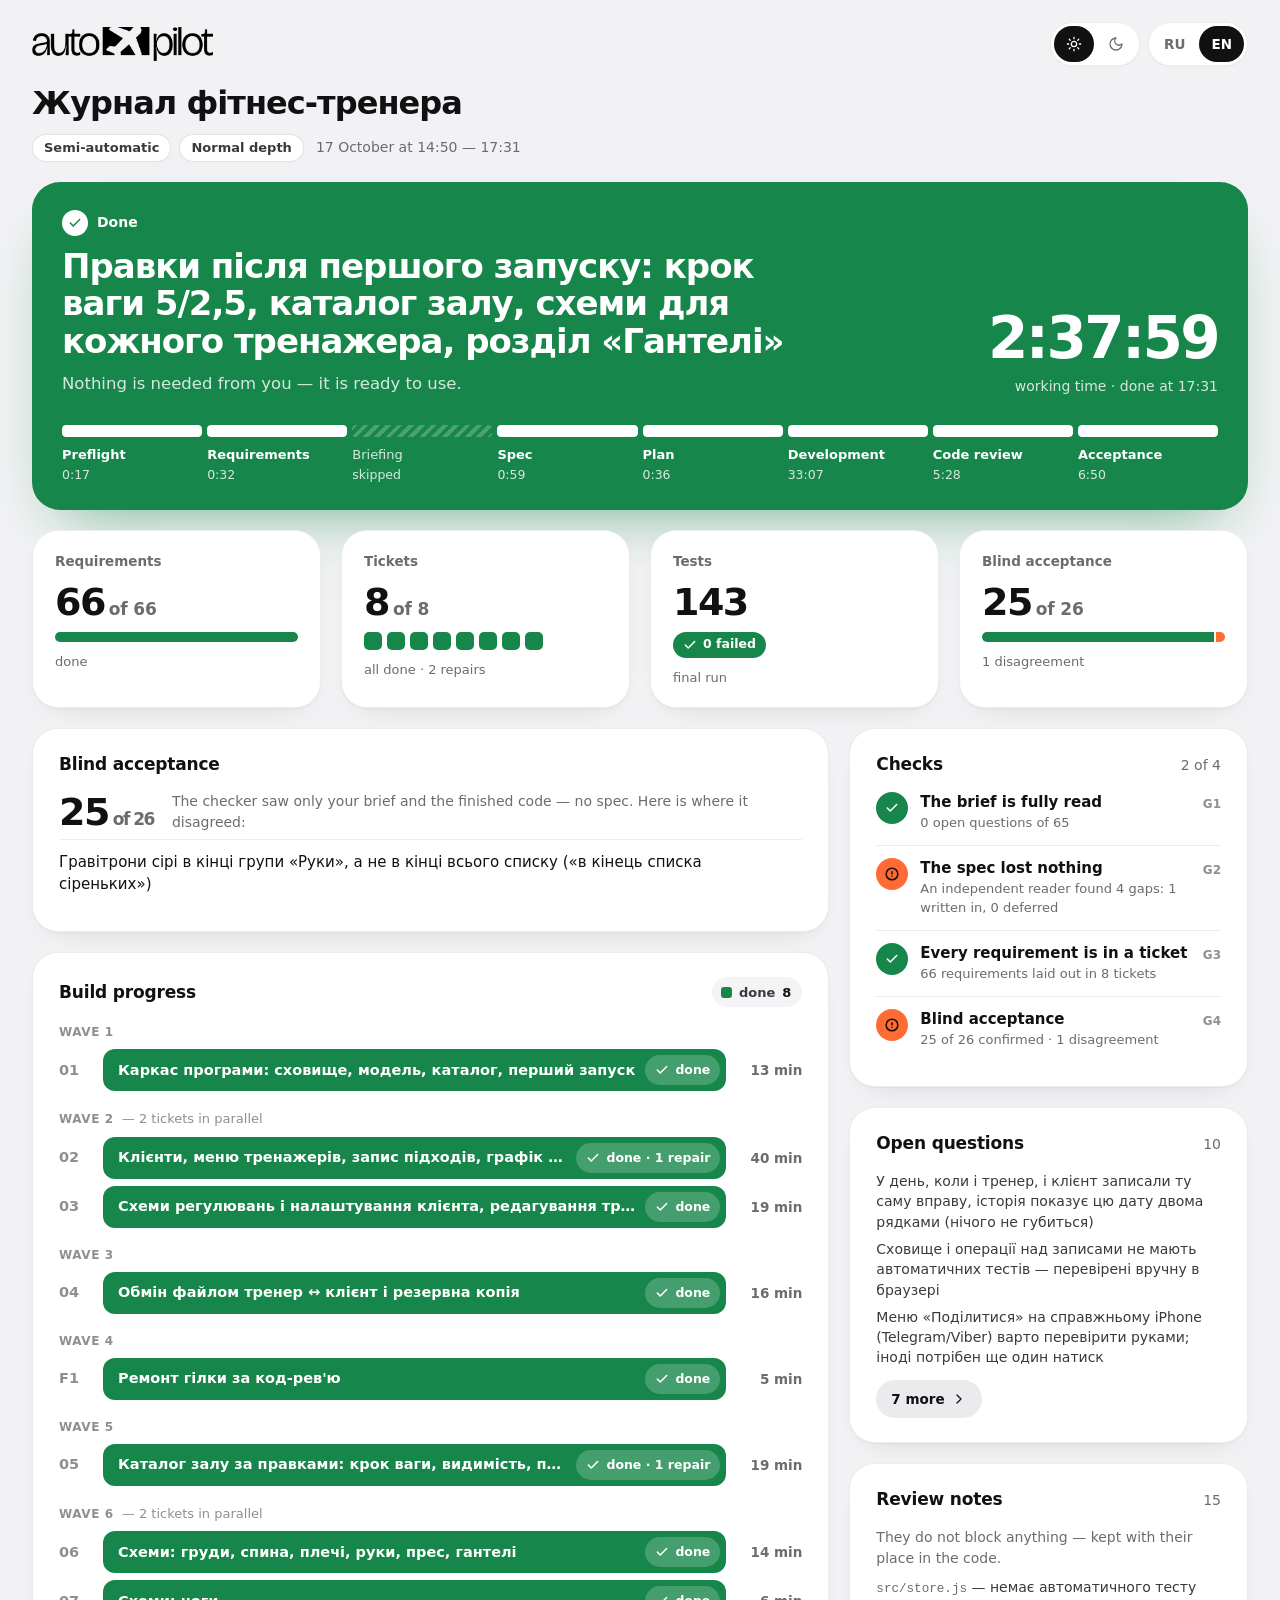
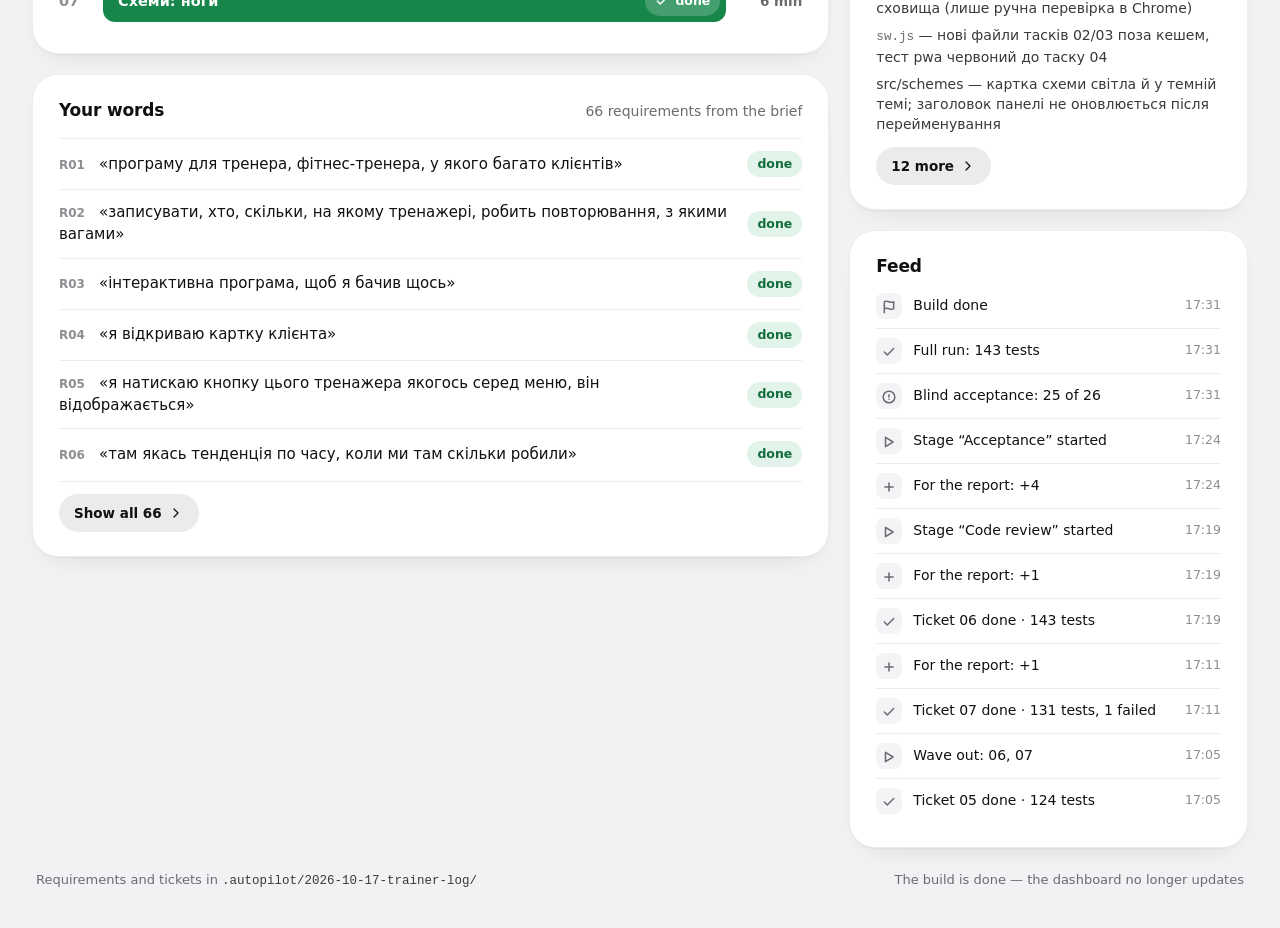
==== commit b3bfff44: "Autopilot: сборка сдана Co-Authored-By: Claude Opus 5.5 <noreply@anthropic.com> Autopilot-Run: 2026-" ====
--- a/.autopilot/dashboard.html
+++ b/.autopilot/dashboard.html
@@ -341,7 +341,7 @@
      правке, снимок — на каждом вызове .autopilot/ap.py, и он же вписывает
      файл в страницу, так что снимок либо равен файлу, либо старше его.
      Между маркерами правит только ap.py; руками — никогда. -->
-<script>/*STATE-BEGIN*/window.STATE={"version": 2, "slug": "trainer-log", "dir": "2026-10-17-trainer-log--wip", "title": "Журнал фітнес-тренера", "mode": "semi", "depth": "normal", "tier": "T2", "briefFile": "2026-10-17-brief-pravky.md", "memoryFile": "AGENTS.md", "memoryOwner": "autopilot", "skillDir": "C:/Антігравіті ресьорч/.claude/skills/autopilot", "baseCommit": "a3eeb4c", "startedAt": "2026-10-17T17:50:53+03:00", "updatedAt": "2026-10-17T19:45:56+03:00", "finishedAt": null, "stages": [{"id": "preflight", "status": "done", "startedAt": "2026-10-17T17:50:53+03:00", "finishedAt": "2026-10-17T17:51:10+03:00"}, {"id": "manifest", "status": "done", "startedAt": "2026-10-17T19:44:10+03:00", "finishedAt": "2026-10-17T19:44:42+03:00"}, {"id": "briefing", "status": "skipped", "startedAt": "2026-10-17T19:44:40+03:00", "finishedAt": "2026-10-17T19:44:40+03:00", "note": "правки однозначні; два питання без відповіді — взято запропоноване"}, {"id": "spec", "status": "done", "startedAt": "2026-10-17T19:44:42+03:00", "finishedAt": "2026-10-17T19:45:41+03:00"}, {"id": "plan", "status": "active", "startedAt": "2026-10-17T19:45:41+03:00"}, {"id": "build", "status": "pending"}, {"id": "review", "status": "pending"}, {"id": "final", "status": "pending"}], "requirements": {"total": 66, "done": 50, "inTicket": 16, "inSpec": 0, "placeholder": 0, "deferred": 0, "dropped": 0}, "tickets": [{"id": "01", "title": "Каркас програми: сховище, модель, каталог, перший запуск", "requirements": ["R09", "R10", "R25", "R30", "R31", "R32", "R44i", "R49i"], "blockedBy": [], "wave": 1, "zone": ["index.html", "app.css", "css/", "screens.css", "schemes.css", "index.html", "manifest.webmanifest", "sw.js", "icons/", "src/app.js", "src/store.js", "src/core/model.js", "src/core/catalog.js", "src/ui/dom.js", "src/ui/start.js", "src/ui/settings.js", "src/schemes/index.js", "test/"], "review": "да — фундамент", "model": "сильная", "status": "done", "startedAt": "2026-10-17T18:02:36+03:00", "finishedAt": "2026-10-17T18:15:08+03:00", "retries": 0, "repairs": 0, "tests": {"passed": 32, "failed": 0}, "commit": "b72bf82"}, {"id": "02", "title": "Клієнти, меню тренажерів, запис підходів, графік та історія", "requirements": ["R01", "R02", "R03", "R04", "R05", "R06", "R14", "R15", "R18", "R21", "R28", "R43i", "R48i", "G01"], "blockedBy": ["01"], "wave": 2, "zone": ["src/ui/clients.js", "src/ui/client.js", "src/ui/exercise.js", "src/ui/chart.js", "src/core/chartdata.js", "test/chartdata.test.js", "css/screens.css"], "review": "нет", "model": "обычная", "status": "done", "startedAt": "2026-10-17T18:15:10+03:00", "finishedAt": "2026-10-17T18:55:09+03:00", "retries": 0, "repairs": 1, "repairFindings": ["exercise.js не парситься як ES-модуль — програма не завантажується; + тест парсингу модулів"], "tests": {"passed": 99, "failed": 0}, "commit": "19412f6"}, {"id": "03", "title": "Схеми регулювань і налаштування клієнта, редагування тренажерів", "requirements": ["R07", "R16", "R17", "R22", "R23", "R24", "R26", "R27", "R29", "R30", "R33", "R34", "R35", "R36", "R37", "R38", "R39", "R40", "R41", "R42"], "blockedBy": ["01"], "wave": 2, "zone": ["src/schemes/", "src/ui/equipment.js", "test/schemes.test.js", "css/schemes.css"], "review": "нет", "model": "сильная", "status": "done", "startedAt": "2026-10-17T18:15:10+03:00", "finishedAt": "2026-10-17T18:33:57+03:00", "retries": 0, "repairs": 0, "tests": {"passed": 50, "failed": 1}, "commit": "2ae9ba9"}, {"id": "04", "title": "Обмін файлом тренер ↔ клієнт і резервна копія", "requirements": ["R08", "R11", "R12", "R13", "R19", "R20", "R44i", "R45i", "R46i", "R47i"], "blockedBy": ["01", "02", "03"], "wave": 3, "zone": ["sw.js", "src/core/sync.js", "src/share.js", "src/ui/exchange.js", "test/sync.test.js", "src/ui/client.js", "src/ui/start.js", "src/ui/settings.js"], "review": "да — злиття і видалення даних користувача", "model": "сильная", "status": "done", "startedAt": "2026-10-17T18:41:10+03:00", "finishedAt": "2026-10-17T18:57:01+03:00", "retries": 0, "repairs": 0, "tests": {"passed": 99, "failed": 0}, "commit": "89a23b9"}, {"id": "05", "title": "Каталог залу за правками: крок ваги, видимість, прес, гантелі, оновлення на встановлених телефонах", "requirements": ["G02", "G17", "G03", "G04", "G06", "G07", "G08", "G09", "G10", "G11", "G12", "G13", "G14", "G16"], "blockedBy": [], "wave": 5, "zone": ["src/core/catalog.js", "src/core/model.js", "src/store.js", "src/ui/log-form.js", "src/ui/client.js", "src/schemes/registry.js", "src/schemes/index.js", "src/schemes/upper.js", "src/schemes/legs.js", "sw.js", "test/catalog.test.js", "test/model.test.js", "test/migration.test.js"], "review": "да — фундамент і міграція даних користувача", "model": "сильная", "status": "pending", "retries": 0, "repairs": 0}, {"id": "06", "title": "Схеми: груди, спина, плечі, руки, прес, гантелі", "requirements": ["G03", "G04", "G05", "G15", "G16"], "blockedBy": ["05"], "wave": 6, "zone": ["src/schemes/upper.js", "src/schemes/lever-pulldown.js", "test/schemes-upper.test.js"], "review": "нет", "model": "сильная", "status": "pending", "retries": 0, "repairs": 0}, {"id": "07", "title": "Схеми: ноги", "requirements": ["G05", "G13", "G14", "G15"], "blockedBy": ["05"], "wave": 6, "zone": ["src/schemes/legs.js", "test/schemes-legs.test.js"], "review": "нет", "model": "обычная", "status": "pending", "retries": 0, "repairs": 0}, {"id": "F1", "title": "Ремонт гілки за код-рев'ю", "requirements": ["R12", "R13", "R20", "R45i", "R47i"], "blockedBy": [], "wave": 4, "zone": ["src/core/sync.js", "test/sync.test.js", "src/app.js", "src/ui/exchange.js", "src/ui/clients.js"], "review": "да — ремонт ветки", "model": "сильная", "status": "done", "startedAt": "2026-10-17T19:00:35+03:00", "finishedAt": "2026-10-17T19:05:51+03:00", "retries": 0, "repairs": 0, "tests": {"passed": 102, "failed": 0}, "commit": "f8cfef2"}], "tests": {"passed": 102, "failed": 0}, "debt": {"placeholders": [], "assumptions": [], "emptyEnv": []}, "additions": [], "coverage": {"found": 3, "fixed": 3, "deferred": 0, "items": []}, "concerns": ["src/store.js — немає автоматичного тесту сховища (лише ручна перевірка в Chrome)", "sw.js — нові файли тасків 02/03 поза кешем, тест pwa червоний до таску 04", "src/schemes — картка схеми світла й у темній темі; заголовок панелі не оновлюється після перейменування", "src/ui/log-data.js — операції над сесіями без тестів; UI таску 02 не перевірено в браузері", "src/ui/client.js — плашки «Давно не зберігали копію» немає на списку клієнтів тренера (лише картка й налаштування)", "src/share.js — меню «Поділитися» на справжньому iPhone не перевірено; при NotAllowedError потрібен ще один натиск", "src/core/sync.js:297,105 — id налаштування з файлу не звіряється з settingId(clientId,exerciseId,adjustmentId)", "src/core/sync.js:101-106 — CHECKS не перевіряють equipmentId/exerciseId/date сесії, equipmentId налаштування, id/name вправ", "src/core/sync.js:197,321 — при перенесенні сесії в іншу картку updatedAt не змінюється; на двох телефонах запис може жити в різних картках", "src/core/sync.js:312,337 — підходи тренера і клієнта в один день на одну вправу дають дві сесії на дату", "src/ui/exchange.js:196 — текст «нічого не видаляється» при відновленні копії неточний"], "blind": null, "beats": ["2026-10-17T17:50:53+03:00", "2026-10-17T17:51:10+03:00", "2026-10-17T17:51:50+03:00", "2026-10-17T17:52:18+03:00", "2026-10-17T17:52:52+03:00", "2026-10-17T17:55:42+03:00", "2026-10-17T17:56:00+03:00", "2026-10-17T17:59:37+03:00", "2026-10-17T17:59:47+03:00", "2026-10-17T18:02:02+03:00", "2026-10-17T18:02:04+03:00", "2026-10-17T18:02:05+03:00", "2026-10-17T18:02:14+03:00", "2026-10-17T18:02:22+03:00", "2026-10-17T18:02:36+03:00", "2026-10-17T18:11:28+03:00", "2026-10-17T18:13:44+03:00", "2026-10-17T18:15:08+03:00", "2026-10-17T18:15:10+03:00", "2026-10-17T18:33:57+03:00", "2026-10-17T18:33:59+03:00", "2026-10-17T18:41:06+03:00", "2026-10-17T18:41:08+03:00", "2026-10-17T18:41:10+03:00", "2026-10-17T18:54:16+03:00", "2026-10-17T18:54:18+03:00", "2026-10-17T18:54:24+03:00", "2026-10-17T18:55:09+03:00", "2026-10-17T18:57:01+03:00", "2026-10-17T18:57:02+03:00", "2026-10-17T18:57:04+03:00", "2026-10-17T19:00:29+03:00", "2026-10-17T19:00:31+03:00", "2026-10-17T19:00:33+03:00", "2026-10-17T19:00:35+03:00", "2026-10-17T19:04:45+03:00", "2026-10-17T19:05:51+03:00", "2026-10-17T19:05:53+03:00", "2026-10-17T19:13:36+03:00", "2026-10-17T19:14:59+03:00", "2026-10-17T19:15:01+03:00", "2026-10-17T19:44:10+03:00", "2026-10-17T19:44:11+03:00", "2026-10-17T19:44:39+03:00", "2026-10-17T19:44:40+03:00", "2026-10-17T19:44:42+03:00", "2026-10-17T19:45:41+03:00", "2026-10-17T19:45:42+03:00", "2026-10-17T19:45:44+03:00", "2026-10-17T19:45:55+03:00", "2026-10-17T19:45:56+03:00"], "rev": 52, "waiting": null, "waits": [{"kind": "briefing", "from": "2026-10-17T17:52:52+03:00", "to": "2026-10-17T17:55:42+03:00"}], "log": [{"t": "2026-10-17T17:50:53+03:00", "k": "init"}, {"t": "2026-10-17T17:51:10+03:00", "k": "stage", "id": "manifest", "act": "start"}, {"t": "2026-10-17T17:52:18+03:00", "k": "stage", "id": "briefing", "act": "start"}, {"t": "2026-10-17T17:52:52+03:00", "k": "ask", "kind": "briefing", "note": "три питання — як ставити на телефони, Метелик з двома вправами, схема чи фото"}, {"t": "2026-10-17T17:55:42+03:00", "k": "answered", "kind": "briefing"}, {"t": "2026-10-17T17:56:00+03:00", "k": "gate", "g": "G1", "ok": false, "open": 50, "total": 50}, {"t": "2026-10-17T17:56:00+03:00", "k": "stage", "id": "spec", "act": "start"}, {"t": "2026-10-17T17:59:37+03:00", "k": "gate", "g": "G2", "ok": true, "found": 3, "fixed": 3, "deferred": 0}, {"t": "2026-10-17T17:59:47+03:00", "k": "stage", "id": "plan", "act": "start"}, {"t": "2026-10-17T18:02:02+03:00", "k": "tier", "v": "T2"}, {"t": "2026-10-17T18:02:04+03:00", "k": "tickets", "n": 4}, {"t": "2026-10-17T18:02:05+03:00", "k": "gate", "g": "G3", "ok": true, "problems": 0}, {"t": "2026-10-17T18:02:22+03:00", "k": "stage", "id": "build", "act": "start"}, {"t": "2026-10-17T18:02:36+03:00", "k": "ticket", "ids": ["01"], "act": "start"}, {"t": "2026-10-17T18:11:28+03:00", "k": "ticket", "ids": ["01"], "act": "review"}, {"t": "2026-10-17T18:13:44+03:00", "k": "add", "key": "concerns", "n": 1}, {"t": "2026-10-17T18:15:08+03:00", "k": "ticket", "ids": ["01"], "act": "done", "tests": {"passed": 32, "failed": 0}}, {"t": "2026-10-17T18:15:10+03:00", "k": "ticket", "ids": ["02", "03"], "act": "start"}, {"t": "2026-10-17T18:33:57+03:00", "k": "ticket", "ids": ["03"], "act": "done", "tests": {"passed": 50, "failed": 1}}, {"t": "2026-10-17T18:33:59+03:00", "k": "add", "key": "concerns", "n": 2}, {"t": "2026-10-17T18:41:06+03:00", "k": "ticket", "ids": ["02"], "act": "done", "tests": {"passed": 50, "failed": 1}}, {"t": "2026-10-17T18:41:08+03:00", "k": "add", "key": "concerns", "n": 1}, {"t": "2026-10-17T18:41:10+03:00", "k": "ticket", "ids": ["04"], "act": "start"}, {"t": "2026-10-17T18:54:16+03:00", "k": "ticket", "ids": ["04"], "act": "review"}, {"t": "2026-10-17T18:54:18+03:00", "k": "add", "key": "concerns", "n": 2}, {"t": "2026-10-17T18:54:24+03:00", "k": "ticket", "ids": ["02"], "act": "repair", "note": "exercise.js не парситься як ES-модуль — програма не завантажується; + тест парсингу модулів"}, {"t": "2026-10-17T18:55:09+03:00", "k": "ticket", "ids": ["02"], "act": "done", "tests": {"passed": 99, "failed": 0}}, {"t": "2026-10-17T18:57:01+03:00", "k": "ticket", "ids": ["04"], "act": "done", "tests": {"passed": 99, "failed": 0}}, {"t": "2026-10-17T18:57:02+03:00", "k": "add", "key": "concerns", "n": 5}, {"t": "2026-10-17T18:57:04+03:00", "k": "stage", "id": "review", "act": "start"}, {"t": "2026-10-17T19:00:29+03:00", "k": "tickets", "n": 5}, {"t": "2026-10-17T19:00:31+03:00", "k": "gate", "g": "G3", "ok": true, "problems": 0}, {"t": "2026-10-17T19:00:33+03:00", "k": "add", "key": "report", "n": 4}, {"t": "2026-10-17T19:00:35+03:00", "k": "ticket", "ids": ["F1"], "act": "start"}, {"t": "2026-10-17T19:04:45+03:00", "k": "ticket", "ids": ["F1"], "act": "review"}, {"t": "2026-10-17T19:05:51+03:00", "k": "ticket", "ids": ["F1"], "act": "done", "tests": {"passed": 102, "failed": 0}}, {"t": "2026-10-17T19:05:53+03:00", "k": "stage", "id": "final", "act": "start"}, {"t": "2026-10-17T19:13:36+03:00", "k": "gate", "g": "G4", "ok": false, "checked": 32, "matched": 30}, {"t": "2026-10-17T19:14:59+03:00", "k": "tests", "passed": 102, "failed": 0}, {"t": "2026-10-17T19:15:01+03:00", "k": "finish", "result": "Офлайн-програма на телефон для тренера й клієнтів: картки, записи Л/П, графіки, схеми 3 тренажерів, обмін файлом, копія"}, {"t": "2026-10-17T19:44:10+03:00", "k": "reopen"}, {"t": "2026-10-17T19:44:39+03:00", "k": "stage", "id": "manifest", "act": "start"}, {"t": "2026-10-17T19:44:40+03:00", "k": "stage", "id": "briefing", "act": "skip", "note": "правки однозначні; два питання без відповіді — взято запропоноване"}, {"t": "2026-10-17T19:44:42+03:00", "k": "gate", "g": "G1", "ok": true, "open": 0, "total": 65}, {"t": "2026-10-17T19:44:42+03:00", "k": "stage", "id": "spec", "act": "start"}, {"t": "2026-10-17T19:45:41+03:00", "k": "stage", "id": "plan", "act": "start"}, {"t": "2026-10-17T19:45:42+03:00", "k": "tickets", "n": 8}, {"t": "2026-10-17T19:45:44+03:00", "k": "gate", "g": "G3", "ok": false, "problems": 1}, {"t": "2026-10-17T19:45:55+03:00", "k": "tickets", "n": 8}, {"t": "2026-10-17T19:45:56+03:00", "k": "gate", "g": "G3", "ok": true, "problems": 0}], "reqList": [{"id": "R01", "text": "«програму для тренера, фітнес-тренера, у якого багато клієнтів»", "status": "done"}, {"id": "R02", "text": "«записувати, хто, скільки, на якому тренажері, робить повторювання, з якими вагами»", "status": "done"}, {"id": "R03", "text": "«інтерактивна програма, щоб я бачив щось»", "status": "done"}, {"id": "R04", "text": "«я відкриваю картку клієнта»", "status": "done"}, {"id": "R05", "text": "«я натискаю кнопку цього тренажера якогось серед меню, він відображається»", "status": "done"}, {"id": "R06", "text": "«там якась тенденція по часу, коли ми там скільки робили»", "status": "done"}, {"id": "R07", "text": "«під цю людину, якісь конкретні там налаштування, висота сидіння, чи ще щось»", "status": "done"}, {"id": "R08", "text": "«клієнт сам вирішив потренуватись, потренувався, вписав результати … як воно з'явиться на телефоні у тренера?»", "status": "done"}, {"id": "R09", "text": "«Пристрій: телефон, в залі, біля тренажера.»", "status": "done"}, {"id": "R10", "text": "«Дані: зберігаються на телефоні (без хмари, без реєстрації, без акаунтів).»", "status": "done"}, {"id": "R11", "text": "«Користувачі: тренер і клієнти. У клієнта — та сама програма на своєму телефоні.»", "status": "done"}, {"id": "R12", "text": "«обмін файлом через месенджер (Telegram, Viber). Клієнт натискає «надіслати тренеру» — тренер відкриває файл, і записи додаються в картку клієнта»", "status": "done"}, {"id": "R13", "text": "«Так само в зворотний бік: тренер надсилає клієнту його дані.»", "status": "done"}, {"id": "R14", "text": "«Клієнт може сам: записувати свої тренування»", "status": "done"}, {"id": "R15", "text": "«[клієнт може сам] дивитись графіки прогресу»", "status": "done"}, {"id": "R16", "text": "«[клієнт може сам] бачити й редагувати свої налаштування на тренажерах»", "status": "done"}, {"id": "R17", "text": "«Тренажери: тренер створює список сам, під свій зал.»", "status": "done"}, {"id": "R18", "text": "«показувати всі записи як є (дата, підходи, повторення, вага). Програма не рахує «робочу вагу»»", "status": "done"}, {"id": "R19", "text": "«Налаштування на тренажері редагують і тренер, і клієнт; якщо змінили обоє — лишається пізніша зміна.»", "status": "done"}, {"id": "R20", "text": "«кнопка «Зберегти копію» (файлом, напр. собі в Telegram), бо дані лише в телефоні»", "status": "done"}, {"id": "R21", "text": "«не лише тренажери — обов'язково гантелі, турнік, кардіо (для кардіо — час, дистанція тощо)»", "status": "done"}, {"id": "R22", "text": "«Налаштування — окремі поля під кожен тренажер (не вільний текст)»", "status": "done"}, {"id": "R23", "text": "«прям на фото тренажера чи якось на схемки такий показати, що означає сидіння 1 або сидіння 2 … ЦЕ ДУЖЕ ВАЖЛИВО»", "status": "done"}, {"id": "R24", "text": "«У картці клієнта на схемі видно саме його значення.»", "status": "done"}, {"id": "R25", "text": "«Тренажери — лише одного конкретного залу; список і вигляд тренажерів беремо з сайту цього залу» (26 тренажерів, gym/equipment.md)", "status": "done"}, {"id": "R26", "text": "«Регулювань … на сайті немає … До того на схемах — помітні заглушки, не вигадані цифри.»", "status": "done"}, {"id": "R27", "text": "«Перший етап: схеми регулювань лише для 2–3 головних тренажерів … Схему малювати за фото з залу»", "status": "done"}, {"id": "R28", "text": "«Вага на тренажерах з дисками — окремо на кожну руку (ліва / права), і вона може відрізнятися.»", "status": "done"}, {"id": "R29", "text": "«Тренер дає тренажерам свої назви (напр. «Метелик») — назву тренажера тренер може змінити.»", "status": "done"}, {"id": "R30", "text": "«Список тренажерів має стартово бути вже в програмі; тренер може додати свій тренажер.»", "status": "done"}, {"id": "R31", "text": "«Нотатки до тренувань не потрібні.»", "status": "done"}, {"id": "R32", "text": "«Мова інтерфейсу: українська.»", "status": "done"}, {"id": "R33", "text": "«Метелик»: «Позиція ручок — зверху … Позицій: 5 ⚠ приблизно»; «Висота сидіння — знизу … Позицій: 5 ⚠ приблизно»", "status": "done"}, {"id": "R34", "text": "«Метелик»: «схоже, на ньому ж виконують «Відведення рук назад» (№11), сидячи обличчям до спинки»", "status": "done"}, {"id": "R35", "text": "Тяга нижнього блока: «Регулювань немає. Налаштування клієнта — яка ручка (кріпиться на карабін).»", "status": "done"}, {"id": "R36", "text": "Вертикальна тяга: «Висота сидіння. Позицій: ⚠ невідомо (за аналогією з «Метеликом» — 5, уточнити)»", "status": "done"}, {"id": "R37", "text": "«Хват — ручка одна, але є три позиції рук … зелена … червона … помаранчева … на схемі ручки підсвічено, де саме брати»", "status": "done"}, {"id": "R38", "text": "«Назви позицій ⚠ поки умовні — тренер зможе перейменувати.»", "status": "done"}, {"id": "R39", "text": "«Хват «збоку» не включати.»", "status": "done"}, {"id": "R40", "text": "«Один набір ручок … однаковий для всіх тяг … Для кожного блокового тренажера в картці клієнта зберігається, з якою ручкою він працює»", "status": "done"}, {"id": "R41", "text": "«у програмі — малюнок кожної ручки, щоб одразу було видно, яку брати»; «включай всі 5 … №6 поки не включаємо»", "status": "done"}, {"id": "R42", "text": "«Кількість позицій, позначена «⚠ приблизно», — припущення автора; уточнити в залі.»", "status": "done"}, {"id": "R43i", "text": "(подразумевается) тренер додає, перейменовує й видаляє клієнтів", "status": "done"}, {"id": "R44i", "text": "(подразумевается) кожен телефон знає, чий він: тренера чи клієнта (у клієнта — лише своя картка)", "status": "done"}, {"id": "R45i", "text": "(подразумевается) з «Зберегти копію» можна відновити дані на новому телефоні", "status": "done"}, {"id": "R46i", "text": "(подразумевается) повторне відкриття того самого файлу не дублює записи", "status": "done"}, {"id": "R47i", "text": "(подразумевается) файл від клієнта потрапляє саме в його картку, а не в чужу", "status": "done"}, {"id": "R48i", "text": "(подразумевается) помилково введений запис можна виправити або видалити", "status": "done"}, {"id": "R49i", "text": "(подразумевается) програма якось потрапляє на телефони тренера й клієнтів і працює без інтернету в залі", "status": "done"}, {"id": "G01", "text": "«деякі тренажери є в них таке, що на одному тренажері виконуються дві абсолютно разні вправи … роби якесь зрозуміло, щоб це було зрозуміле перемикання»", "status": "done"}, {"id": "G02", "text": "«на оцих блокових тренажерах, де ти шпильку вставляєш, там всюди кроп 5 кілограмів»", "status": "in-ticket"}, {"id": "G03", "text": "«От той, що ми ручки розбирали з різними хватами, оце іменно той, що спереді себе ти тянеш, а не зверху» — схема з трьома хватами належить горизонтальній тязі на дисках", "status": "in-ticket"}, {"id": "G04", "text": "«жим у тренажері … регулюється тільки висота сидіння, теж постав 5 підміток»", "status": "in-ticket"}, {"id": "G05", "text": "«до кожного тренажера буде схемка, щоб було зрозуміло, що це за тренажер»", "status": "in-ticket"}, {"id": "G06", "text": "«жим у блоці такого тренажера немає» (груди і плечі); не пам'ятає «Розгинання в блоці», «Жим ногами сидячи»", "status": "in-ticket"}, {"id": "G07", "text": "«Тяга горизонтального блоку … міняється тільки ручка»; «Тяга вертикального блоку … крок 5 кг, міняється ручка … прижимний валік … хай буде»", "status": "in-ticket"}, {"id": "G08", "text": "«Вертикальна тяга в силовому тренажері … дві позиції ручки і теж бліни. Регулюється тільки прижимний валік»", "status": "in-ticket"}, {"id": "G09", "text": "«Згинання рук у блоці … ніхто ніколи це не робить»; гравітрони — «в кінець списка сіреньких»", "status": "in-ticket"}, {"id": "G10", "text": "«Скручування на прес і ротація на прес. У нас це один тренажер … два перемикача»", "status": "in-ticket"}, {"id": "G11", "text": "«Відведення рук у тренажері сидячі … тільки висота сидіння»", "status": "in-ticket"}, {"id": "G12", "text": "«Жим у тренажері сидячі. Так, дві позиції у ручок. Крок ваги, як у блінах … Постав регуляцію висота стільця»", "status": "in-ticket"}, {"id": "G13", "text": "«Згинання ніг лежачі регулюється валік по кругу … круглий шарнір … 5 кілограмів на крок»", "status": "in-ticket"}, {"id": "G14", "text": "«Розгинання ніг … валік і … наклон. Два шарніра … і … видвигання спинки»", "status": "in-ticket"}, {"id": "G15", "text": "Жим ногами лежачи, Гак-машина — «нічого не регулюється, тільки вага»; Розведення / Зведення ніг, Жим на трицепс — «просто схему»", "status": "in-ticket"}, {"id": "G16", "text": "«для гантель додай взагалі цілий розділ … на біцепс, … на лавки на біцепс, … з молоточками, на плечі по бокам, на плечі наперед, … від груді … може ти щось додай»", "status": "in-ticket"}, {"id": "G17", "text": "«круг ваги на дискових тренажерах 2,5 кг. 2,5, 5, 10, 15, 20»", "status": "in-ticket"}], "gates": {"G1": {"ok": true, "at": "2026-10-17T19:44:42+03:00", "open": 0, "total": 65}, "G3": {"ok": true, "at": "2026-10-17T19:45:56+03:00", "problems": 0}}, "result": null, "report": ["У день, коли і тренер, і клієнт записали ту саму вправу, історія показує цю дату двома рядками (нічого не губиться)", "Сховище і операції над записами не мають автоматичних тестів — перевірені вручну в браузері", "Меню «Поділитися» на справжньому iPhone (Telegram/Viber) варто перевірити руками; іноді потрібен ще один натиск", "Після перейменування тренажера заголовок відкритої панелі оновиться лише при повторному відкритті"]};/*STATE-END*/</script>
+<script>/*STATE-BEGIN*/window.STATE={"version": 2, "slug": "trainer-log", "dir": "2026-10-17-trainer-log", "title": "Журнал фітнес-тренера", "mode": "semi", "depth": "normal", "tier": "T2", "briefFile": "2026-10-17-brief-pravky.md", "memoryFile": "AGENTS.md", "memoryOwner": "autopilot", "skillDir": "C:/Антігравіті ресьорч/.claude/skills/autopilot", "baseCommit": "a3eeb4c", "startedAt": "2026-10-17T17:50:53+03:00", "updatedAt": "2026-10-17T20:31:42+03:00", "finishedAt": "2026-10-17T20:31:42+03:00", "stages": [{"id": "preflight", "status": "done", "startedAt": "2026-10-17T17:50:53+03:00", "finishedAt": "2026-10-17T17:51:10+03:00"}, {"id": "manifest", "status": "done", "startedAt": "2026-10-17T19:44:10+03:00", "finishedAt": "2026-10-17T19:44:42+03:00"}, {"id": "briefing", "status": "skipped", "startedAt": "2026-10-17T19:44:40+03:00", "finishedAt": "2026-10-17T19:44:40+03:00", "note": "правки однозначні; два питання без відповіді — взято запропоноване"}, {"id": "spec", "status": "done", "startedAt": "2026-10-17T19:44:42+03:00", "finishedAt": "2026-10-17T19:45:41+03:00"}, {"id": "plan", "status": "done", "startedAt": "2026-10-17T19:45:41+03:00", "finishedAt": "2026-10-17T19:46:17+03:00"}, {"id": "build", "status": "done", "startedAt": "2026-10-17T19:46:17+03:00", "finishedAt": "2026-10-17T20:19:24+03:00"}, {"id": "review", "status": "done", "startedAt": "2026-10-17T20:19:24+03:00", "finishedAt": "2026-10-17T20:24:52+03:00"}, {"id": "final", "status": "done", "startedAt": "2026-10-17T20:24:52+03:00", "finishedAt": "2026-10-17T20:31:42+03:00"}], "requirements": {"total": 66, "done": 66, "inTicket": 0, "inSpec": 0, "placeholder": 0, "deferred": 0, "dropped": 0}, "tickets": [{"id": "01", "title": "Каркас програми: сховище, модель, каталог, перший запуск", "requirements": ["R09", "R10", "R25", "R30", "R31", "R32", "R44i", "R49i"], "blockedBy": [], "wave": 1, "zone": ["index.html", "app.css", "css/", "screens.css", "schemes.css", "index.html", "manifest.webmanifest", "sw.js", "icons/", "src/app.js", "src/store.js", "src/core/model.js", "src/core/catalog.js", "src/ui/dom.js", "src/ui/start.js", "src/ui/settings.js", "src/schemes/index.js", "test/"], "review": "да — фундамент", "model": "сильная", "status": "done", "startedAt": "2026-10-17T18:02:36+03:00", "finishedAt": "2026-10-17T18:15:08+03:00", "retries": 0, "repairs": 0, "tests": {"passed": 32, "failed": 0}, "commit": "b72bf82"}, {"id": "02", "title": "Клієнти, меню тренажерів, запис підходів, графік та історія", "requirements": ["R01", "R02", "R03", "R04", "R05", "R06", "R14", "R15", "R18", "R21", "R28", "R43i", "R48i", "G01"], "blockedBy": ["01"], "wave": 2, "zone": ["src/ui/clients.js", "src/ui/client.js", "src/ui/exercise.js", "src/ui/chart.js", "src/core/chartdata.js", "test/chartdata.test.js", "css/screens.css"], "review": "нет", "model": "обычная", "status": "done", "startedAt": "2026-10-17T18:15:10+03:00", "finishedAt": "2026-10-17T18:55:09+03:00", "retries": 0, "repairs": 1, "repairFindings": ["exercise.js не парситься як ES-модуль — програма не завантажується; + тест парсингу модулів"], "tests": {"passed": 99, "failed": 0}, "commit": "19412f6"}, {"id": "03", "title": "Схеми регулювань і налаштування клієнта, редагування тренажерів", "requirements": ["R07", "R16", "R17", "R22", "R23", "R24", "R26", "R27", "R29", "R30", "R33", "R34", "R35", "R36", "R37", "R38", "R39", "R40", "R41", "R42"], "blockedBy": ["01"], "wave": 2, "zone": ["src/schemes/", "src/ui/equipment.js", "test/schemes.test.js", "css/schemes.css"], "review": "нет", "model": "сильная", "status": "done", "startedAt": "2026-10-17T18:15:10+03:00", "finishedAt": "2026-10-17T18:33:57+03:00", "retries": 0, "repairs": 0, "tests": {"passed": 50, "failed": 1}, "commit": "2ae9ba9"}, {"id": "04", "title": "Обмін файлом тренер ↔ клієнт і резервна копія", "requirements": ["R08", "R11", "R12", "R13", "R19", "R20", "R44i", "R45i", "R46i", "R47i"], "blockedBy": ["01", "02", "03"], "wave": 3, "zone": ["sw.js", "src/core/sync.js", "src/share.js", "src/ui/exchange.js", "test/sync.test.js", "src/ui/client.js", "src/ui/start.js", "src/ui/settings.js"], "review": "да — злиття і видалення даних користувача", "model": "сильная", "status": "done", "startedAt": "2026-10-17T18:41:10+03:00", "finishedAt": "2026-10-17T18:57:01+03:00", "retries": 0, "repairs": 0, "tests": {"passed": 99, "failed": 0}, "commit": "89a23b9"}, {"id": "05", "title": "Каталог залу за правками: крок ваги, видимість, прес, гантелі, оновлення на встановлених телефонах", "requirements": ["G02", "G17", "G03", "G04", "G06", "G07", "G08", "G09", "G10", "G11", "G12", "G13", "G14", "G16"], "blockedBy": [], "wave": 5, "zone": ["src/core/catalog.js", "src/core/model.js", "src/store.js", "src/ui/log-form.js", "src/ui/client.js", "src/schemes/registry.js", "src/schemes/index.js", "src/schemes/upper.js", "src/schemes/legs.js", "sw.js", "test/catalog.test.js", "test/model.test.js", "test/migration.test.js"], "review": "да — фундамент і міграція даних користувача", "model": "сильная", "status": "done", "retries": 0, "repairs": 1, "startedAt": "2026-10-17T19:46:18+03:00", "repairFindings": ["змінені тренером eq-16 / старі Гантелі не мають ставати retired або мають повертатися з «Тренажери»"], "finishedAt": "2026-10-17T20:05:04+03:00", "tests": {"passed": 124, "failed": 0}, "commit": "83e42c4"}, {"id": "06", "title": "Схеми: груди, спина, плечі, руки, прес, гантелі", "requirements": ["G03", "G04", "G05", "G15", "G16"], "blockedBy": ["05"], "wave": 6, "zone": ["src/schemes/upper.js", "src/schemes/lever-pulldown.js", "test/schemes-upper.test.js"], "review": "нет", "model": "сильная", "status": "done", "retries": 0, "repairs": 0, "startedAt": "2026-10-17T20:05:06+03:00", "finishedAt": "2026-10-17T20:19:20+03:00", "tests": {"passed": 143, "failed": 0}, "commit": "efc6069"}, {"id": "07", "title": "Схеми: ноги", "requirements": ["G05", "G13", "G14", "G15"], "blockedBy": ["05"], "wave": 6, "zone": ["src/schemes/legs.js", "test/schemes-legs.test.js"], "review": "нет", "model": "обычная", "status": "done", "retries": 0, "repairs": 0, "startedAt": "2026-10-17T20:05:06+03:00", "finishedAt": "2026-10-17T20:11:33+03:00", "tests": {"passed": 131, "failed": 1}, "commit": "feb45f5"}, {"id": "F1", "title": "Ремонт гілки за код-рев'ю", "requirements": ["R12", "R13", "R20", "R45i", "R47i"], "blockedBy": [], "wave": 4, "zone": ["src/core/sync.js", "test/sync.test.js", "src/app.js", "src/ui/exchange.js", "src/ui/clients.js"], "review": "да — ремонт ветки", "model": "сильная", "status": "done", "startedAt": "2026-10-17T19:00:35+03:00", "finishedAt": "2026-10-17T19:05:51+03:00", "retries": 0, "repairs": 0, "tests": {"passed": 102, "failed": 0}, "commit": "f8cfef2"}], "tests": {"passed": 143, "failed": 0}, "debt": {"placeholders": [], "assumptions": [], "emptyEnv": []}, "additions": [], "coverage": {"found": 4, "fixed": 1, "deferred": 0, "items": []}, "concerns": ["src/store.js — немає автоматичного тесту сховища (лише ручна перевірка в Chrome)", "sw.js — нові файли тасків 02/03 поза кешем, тест pwa червоний до таску 04", "src/schemes — картка схеми світла й у темній темі; заголовок панелі не оновлюється після перейменування", "src/ui/log-data.js — операції над сесіями без тестів; UI таску 02 не перевірено в браузері", "src/ui/client.js — плашки «Давно не зберігали копію» немає на списку клієнтів тренера (лише картка й налаштування)", "src/share.js — меню «Поділитися» на справжньому iPhone не перевірено; при NotAllowedError потрібен ще один натиск", "src/core/sync.js:297,105 — id налаштування з файлу не звіряється з settingId(clientId,exerciseId,adjustmentId)", "src/core/sync.js:101-106 — CHECKS не перевіряють equipmentId/exerciseId/date сесії, equipmentId налаштування, id/name вправ", "src/core/sync.js:197,321 — при перенесенні сесії в іншу картку updatedAt не змінюється; на двох телефонах запис може жити в різних картках", "src/core/sync.js:312,337 — підходи тренера і клієнта в один день на одну вправу дають дві сесії на дату", "src/ui/exchange.js:196 — текст «нічого не видаляється» при відновленні копії неточний", "src/core/catalog.js:204 — тренажер, схований тренером, показується сірим клієнту з записами на ньому", "src/core/catalog.js:284 — «тренер торкався видимості» визначається за наявністю поля hidden; не задокументовано", "src/ui/client.js:17 — сірий стиль рідкісних inline замість класу в css/screens.css", "src/store.js — виклик апгрейду каталогу при відкритті/replaceAll/applyChanges без автотесту"], "blind": {"checked": 26, "matched": 25, "mismatches": ["Гравітрони сірі в кінці групи «Руки», а не в кінці всього списку («в кінець списка сіреньких»)"]}, "beats": ["2026-10-17T17:50:53+03:00", "2026-10-17T17:51:10+03:00", "2026-10-17T17:51:50+03:00", "2026-10-17T17:52:18+03:00", "2026-10-17T17:52:52+03:00", "2026-10-17T17:55:42+03:00", "2026-10-17T17:56:00+03:00", "2026-10-17T17:59:37+03:00", "2026-10-17T17:59:47+03:00", "2026-10-17T18:02:02+03:00", "2026-10-17T18:02:04+03:00", "2026-10-17T18:02:05+03:00", "2026-10-17T18:02:14+03:00", "2026-10-17T18:02:22+03:00", "2026-10-17T18:02:36+03:00", "2026-10-17T18:11:28+03:00", "2026-10-17T18:13:44+03:00", "2026-10-17T18:15:08+03:00", "2026-10-17T18:15:10+03:00", "2026-10-17T18:33:57+03:00", "2026-10-17T18:33:59+03:00", "2026-10-17T18:41:06+03:00", "2026-10-17T18:41:08+03:00", "2026-10-17T18:41:10+03:00", "2026-10-17T18:54:16+03:00", "2026-10-17T18:54:18+03:00", "2026-10-17T18:54:24+03:00", "2026-10-17T18:55:09+03:00", "2026-10-17T18:57:01+03:00", "2026-10-17T18:57:02+03:00", "2026-10-17T18:57:04+03:00", "2026-10-17T19:00:29+03:00", "2026-10-17T19:00:31+03:00", "2026-10-17T19:00:33+03:00", "2026-10-17T19:00:35+03:00", "2026-10-17T19:04:45+03:00", "2026-10-17T19:05:51+03:00", "2026-10-17T19:05:53+03:00", "2026-10-17T19:13:36+03:00", "2026-10-17T19:14:59+03:00", "2026-10-17T19:15:01+03:00", "2026-10-17T19:44:10+03:00", "2026-10-17T19:44:11+03:00", "2026-10-17T19:44:39+03:00", "2026-10-17T19:44:40+03:00", "2026-10-17T19:44:42+03:00", "2026-10-17T19:45:41+03:00", "2026-10-17T19:45:42+03:00", "2026-10-17T19:45:44+03:00", "2026-10-17T19:45:55+03:00", "2026-10-17T19:45:56+03:00", "2026-10-17T19:46:17+03:00", "2026-10-17T19:46:18+03:00", "2026-10-17T19:47:10+03:00", "2026-10-17T19:59:36+03:00", "2026-10-17T20:02:48+03:00", "2026-10-17T20:02:50+03:00", "2026-10-17T20:05:04+03:00", "2026-10-17T20:05:06+03:00", "2026-10-17T20:11:33+03:00", "2026-10-17T20:11:34+03:00", "2026-10-17T20:19:20+03:00", "2026-10-17T20:19:22+03:00", "2026-10-17T20:19:24+03:00", "2026-10-17T20:24:51+03:00", "2026-10-17T20:24:52+03:00", "2026-10-17T20:31:15+03:00", "2026-10-17T20:31:16+03:00", "2026-10-17T20:31:42+03:00"], "rev": 70, "waiting": null, "waits": [{"kind": "briefing", "from": "2026-10-17T17:52:52+03:00", "to": "2026-10-17T17:55:42+03:00"}], "log": [{"t": "2026-10-17T17:50:53+03:00", "k": "init"}, {"t": "2026-10-17T17:51:10+03:00", "k": "stage", "id": "manifest", "act": "start"}, {"t": "2026-10-17T17:52:18+03:00", "k": "stage", "id": "briefing", "act": "start"}, {"t": "2026-10-17T17:52:52+03:00", "k": "ask", "kind": "briefing", "note": "три питання — як ставити на телефони, Метелик з двома вправами, схема чи фото"}, {"t": "2026-10-17T17:55:42+03:00", "k": "answered", "kind": "briefing"}, {"t": "2026-10-17T17:56:00+03:00", "k": "gate", "g": "G1", "ok": false, "open": 50, "total": 50}, {"t": "2026-10-17T17:56:00+03:00", "k": "stage", "id": "spec", "act": "start"}, {"t": "2026-10-17T17:59:37+03:00", "k": "gate", "g": "G2", "ok": true, "found": 3, "fixed": 3, "deferred": 0}, {"t": "2026-10-17T17:59:47+03:00", "k": "stage", "id": "plan", "act": "start"}, {"t": "2026-10-17T18:02:02+03:00", "k": "tier", "v": "T2"}, {"t": "2026-10-17T18:02:04+03:00", "k": "tickets", "n": 4}, {"t": "2026-10-17T18:02:05+03:00", "k": "gate", "g": "G3", "ok": true, "problems": 0}, {"t": "2026-10-17T18:02:22+03:00", "k": "stage", "id": "build", "act": "start"}, {"t": "2026-10-17T18:02:36+03:00", "k": "ticket", "ids": ["01"], "act": "start"}, {"t": "2026-10-17T18:11:28+03:00", "k": "ticket", "ids": ["01"], "act": "review"}, {"t": "2026-10-17T18:13:44+03:00", "k": "add", "key": "concerns", "n": 1}, {"t": "2026-10-17T18:15:08+03:00", "k": "ticket", "ids": ["01"], "act": "done", "tests": {"passed": 32, "failed": 0}}, {"t": "2026-10-17T18:15:10+03:00", "k": "ticket", "ids": ["02", "03"], "act": "start"}, {"t": "2026-10-17T18:33:57+03:00", "k": "ticket", "ids": ["03"], "act": "done", "tests": {"passed": 50, "failed": 1}}, {"t": "2026-10-17T18:33:59+03:00", "k": "add", "key": "concerns", "n": 2}, {"t": "2026-10-17T18:41:06+03:00", "k": "ticket", "ids": ["02"], "act": "done", "tests": {"passed": 50, "failed": 1}}, {"t": "2026-10-17T18:41:08+03:00", "k": "add", "key": "concerns", "n": 1}, {"t": "2026-10-17T18:41:10+03:00", "k": "ticket", "ids": ["04"], "act": "start"}, {"t": "2026-10-17T18:54:16+03:00", "k": "ticket", "ids": ["04"], "act": "review"}, {"t": "2026-10-17T18:54:18+03:00", "k": "add", "key": "concerns", "n": 2}, {"t": "2026-10-17T18:54:24+03:00", "k": "ticket", "ids": ["02"], "act": "repair", "note": "exercise.js не парситься як ES-модуль — програма не завантажується; + тест парсингу модулів"}, {"t": "2026-10-17T18:55:09+03:00", "k": "ticket", "ids": ["02"], "act": "done", "tests": {"passed": 99, "failed": 0}}, {"t": "2026-10-17T18:57:01+03:00", "k": "ticket", "ids": ["04"], "act": "done", "tests": {"passed": 99, "failed": 0}}, {"t": "2026-10-17T18:57:02+03:00", "k": "add", "key": "concerns", "n": 5}, {"t": "2026-10-17T18:57:04+03:00", "k": "stage", "id": "review", "act": "start"}, {"t": "2026-10-17T19:00:29+03:00", "k": "tickets", "n": 5}, {"t": "2026-10-17T19:00:31+03:00", "k": "gate", "g": "G3", "ok": true, "problems": 0}, {"t": "2026-10-17T19:00:33+03:00", "k": "add", "key": "report", "n": 4}, {"t": "2026-10-17T19:00:35+03:00", "k": "ticket", "ids": ["F1"], "act": "start"}, {"t": "2026-10-17T19:04:45+03:00", "k": "ticket", "ids": ["F1"], "act": "review"}, {"t": "2026-10-17T19:05:51+03:00", "k": "ticket", "ids": ["F1"], "act": "done", "tests": {"passed": 102, "failed": 0}}, {"t": "2026-10-17T19:05:53+03:00", "k": "stage", "id": "final", "act": "start"}, {"t": "2026-10-17T19:13:36+03:00", "k": "gate", "g": "G4", "ok": false, "checked": 32, "matched": 30}, {"t": "2026-10-17T19:14:59+03:00", "k": "tests", "passed": 102, "failed": 0}, {"t": "2026-10-17T19:15:01+03:00", "k": "finish", "result": "Офлайн-програма на телефон для тренера й клієнтів: картки, записи Л/П, графіки, схеми 3 тренажерів, обмін файлом, копія"}, {"t": "2026-10-17T19:44:10+03:00", "k": "reopen"}, {"t": "2026-10-17T19:44:39+03:00", "k": "stage", "id": "manifest", "act": "start"}, {"t": "2026-10-17T19:44:40+03:00", "k": "stage", "id": "briefing", "act": "skip", "note": "правки однозначні; два питання без відповіді — взято запропоноване"}, {"t": "2026-10-17T19:44:42+03:00", "k": "gate", "g": "G1", "ok": true, "open": 0, "total": 65}, {"t": "2026-10-17T19:44:42+03:00", "k": "stage", "id": "spec", "act": "start"}, {"t": "2026-10-17T19:45:41+03:00", "k": "stage", "id": "plan", "act": "start"}, {"t": "2026-10-17T19:45:42+03:00", "k": "tickets", "n": 8}, {"t": "2026-10-17T19:45:44+03:00", "k": "gate", "g": "G3", "ok": false, "problems": 1}, {"t": "2026-10-17T19:45:55+03:00", "k": "tickets", "n": 8}, {"t": "2026-10-17T19:45:56+03:00", "k": "gate", "g": "G3", "ok": true, "problems": 0}, {"t": "2026-10-17T19:46:17+03:00", "k": "stage", "id": "build", "act": "start"}, {"t": "2026-10-17T19:46:18+03:00", "k": "ticket", "ids": ["05"], "act": "start"}, {"t": "2026-10-17T19:47:10+03:00", "k": "gate", "g": "G2", "ok": false, "found": 4, "fixed": 1, "deferred": 0}, {"t": "2026-10-17T19:59:36+03:00", "k": "ticket", "ids": ["05"], "act": "review"}, {"t": "2026-10-17T20:02:48+03:00", "k": "ticket", "ids": ["05"], "act": "repair", "note": "змінені тренером eq-16 / старі Гантелі не мають ставати retired або мають повертатися з «Тренажери»"}, {"t": "2026-10-17T20:02:50+03:00", "k": "add", "key": "concerns", "n": 4}, {"t": "2026-10-17T20:05:04+03:00", "k": "ticket", "ids": ["05"], "act": "done", "tests": {"passed": 124, "failed": 0}}, {"t": "2026-10-17T20:05:06+03:00", "k": "ticket", "ids": ["06", "07"], "act": "start"}, {"t": "2026-10-17T20:11:33+03:00", "k": "ticket", "ids": ["07"], "act": "done", "tests": {"passed": 131, "failed": 1}}, {"t": "2026-10-17T20:11:34+03:00", "k": "add", "key": "report", "n": 1}, {"t": "2026-10-17T20:19:20+03:00", "k": "ticket", "ids": ["06"], "act": "done", "tests": {"passed": 143, "failed": 0}}, {"t": "2026-10-17T20:19:22+03:00", "k": "add", "key": "report", "n": 1}, {"t": "2026-10-17T20:19:24+03:00", "k": "stage", "id": "review", "act": "start"}, {"t": "2026-10-17T20:24:51+03:00", "k": "add", "key": "report", "n": 4}, {"t": "2026-10-17T20:24:52+03:00", "k": "stage", "id": "final", "act": "start"}, {"t": "2026-10-17T20:31:15+03:00", "k": "gate", "g": "G4", "ok": false, "checked": 26, "matched": 25}, {"t": "2026-10-17T20:31:16+03:00", "k": "tests", "passed": 143, "failed": 0}, {"t": "2026-10-17T20:31:42+03:00", "k": "finish", "result": "Правки після першого запуску: крок ваги 5/2,5, каталог залу, схеми для кожного тренажера, розділ «Гантелі»"}], "reqList": [{"id": "R01", "text": "«програму для тренера, фітнес-тренера, у якого багато клієнтів»", "status": "done"}, {"id": "R02", "text": "«записувати, хто, скільки, на якому тренажері, робить повторювання, з якими вагами»", "status": "done"}, {"id": "R03", "text": "«інтерактивна програма, щоб я бачив щось»", "status": "done"}, {"id": "R04", "text": "«я відкриваю картку клієнта»", "status": "done"}, {"id": "R05", "text": "«я натискаю кнопку цього тренажера якогось серед меню, він відображається»", "status": "done"}, {"id": "R06", "text": "«там якась тенденція по часу, коли ми там скільки робили»", "status": "done"}, {"id": "R07", "text": "«під цю людину, якісь конкретні там налаштування, висота сидіння, чи ще щось»", "status": "done"}, {"id": "R08", "text": "«клієнт сам вирішив потренуватись, потренувався, вписав результати … як воно з'явиться на телефоні у тренера?»", "status": "done"}, {"id": "R09", "text": "«Пристрій: телефон, в залі, біля тренажера.»", "status": "done"}, {"id": "R10", "text": "«Дані: зберігаються на телефоні (без хмари, без реєстрації, без акаунтів).»", "status": "done"}, {"id": "R11", "text": "«Користувачі: тренер і клієнти. У клієнта — та сама програма на своєму телефоні.»", "status": "done"}, {"id": "R12", "text": "«обмін файлом через месенджер (Telegram, Viber). Клієнт натискає «надіслати тренеру» — тренер відкриває файл, і записи додаються в картку клієнта»", "status": "done"}, {"id": "R13", "text": "«Так само в зворотний бік: тренер надсилає клієнту його дані.»", "status": "done"}, {"id": "R14", "text": "«Клієнт може сам: записувати свої тренування»", "status": "done"}, {"id": "R15", "text": "«[клієнт може сам] дивитись графіки прогресу»", "status": "done"}, {"id": "R16", "text": "«[клієнт може сам] бачити й редагувати свої налаштування на тренажерах»", "status": "done"}, {"id": "R17", "text": "«Тренажери: тренер створює список сам, під свій зал.»", "status": "done"}, {"id": "R18", "text": "«показувати всі записи як є (дата, підходи, повторення, вага). Програма не рахує «робочу вагу»»", "status": "done"}, {"id": "R19", "text": "«Налаштування на тренажері редагують і тренер, і клієнт; якщо змінили обоє — лишається пізніша зміна.»", "status": "done"}, {"id": "R20", "text": "«кнопка «Зберегти копію» (файлом, напр. собі в Telegram), бо дані лише в телефоні»", "status": "done"}, {"id": "R21", "text": "«не лише тренажери — обов'язково гантелі, турнік, кардіо (для кардіо — час, дистанція тощо)»", "status": "done"}, {"id": "R22", "text": "«Налаштування — окремі поля під кожен тренажер (не вільний текст)»", "status": "done"}, {"id": "R23", "text": "«прям на фото тренажера чи якось на схемки такий показати, що означає сидіння 1 або сидіння 2 … ЦЕ ДУЖЕ ВАЖЛИВО»", "status": "done"}, {"id": "R24", "text": "«У картці клієнта на схемі видно саме його значення.»", "status": "done"}, {"id": "R25", "text": "«Тренажери — лише одного конкретного залу; список і вигляд тренажерів беремо з сайту цього залу» (26 тренажерів, gym/equipment.md)", "status": "done"}, {"id": "R26", "text": "«Регулювань … на сайті немає … До того на схемах — помітні заглушки, не вигадані цифри.»", "status": "done"}, {"id": "R27", "text": "«Перший етап: схеми регулювань лише для 2–3 головних тренажерів … Схему малювати за фото з залу»", "status": "done"}, {"id": "R28", "text": "«Вага на тренажерах з дисками — окремо на кожну руку (ліва / права), і вона може відрізнятися.»", "status": "done"}, {"id": "R29", "text": "«Тренер дає тренажерам свої назви (напр. «Метелик») — назву тренажера тренер може змінити.»", "status": "done"}, {"id": "R30", "text": "«Список тренажерів має стартово бути вже в програмі; тренер може додати свій тренажер.»", "status": "done"}, {"id": "R31", "text": "«Нотатки до тренувань не потрібні.»", "status": "done"}, {"id": "R32", "text": "«Мова інтерфейсу: українська.»", "status": "done"}, {"id": "R33", "text": "«Метелик»: «Позиція ручок — зверху … Позицій: 5 ⚠ приблизно»; «Висота сидіння — знизу … Позицій: 5 ⚠ приблизно»", "status": "done"}, {"id": "R34", "text": "«Метелик»: «схоже, на ньому ж виконують «Відведення рук назад» (№11), сидячи обличчям до спинки»", "status": "done"}, {"id": "R35", "text": "Тяга нижнього блока: «Регулювань немає. Налаштування клієнта — яка ручка (кріпиться на карабін).»", "status": "done"}, {"id": "R36", "text": "Вертикальна тяга: «Висота сидіння. Позицій: ⚠ невідомо (за аналогією з «Метеликом» — 5, уточнити)»", "status": "done"}, {"id": "R37", "text": "«Хват — ручка одна, але є три позиції рук … зелена … червона … помаранчева … на схемі ручки підсвічено, де саме брати»", "status": "done"}, {"id": "R38", "text": "«Назви позицій ⚠ поки умовні — тренер зможе перейменувати.»", "status": "done"}, {"id": "R39", "text": "«Хват «збоку» не включати.»", "status": "done"}, {"id": "R40", "text": "«Один набір ручок … однаковий для всіх тяг … Для кожного блокового тренажера в картці клієнта зберігається, з якою ручкою він працює»", "status": "done"}, {"id": "R41", "text": "«у програмі — малюнок кожної ручки, щоб одразу було видно, яку брати»; «включай всі 5 … №6 поки не включаємо»", "status": "done"}, {"id": "R42", "text": "«Кількість позицій, позначена «⚠ приблизно», — припущення автора; уточнити в залі.»", "status": "done"}, {"id": "R43i", "text": "(подразумевается) тренер додає, перейменовує й видаляє клієнтів", "status": "done"}, {"id": "R44i", "text": "(подразумевается) кожен телефон знає, чий він: тренера чи клієнта (у клієнта — лише своя картка)", "status": "done"}, {"id": "R45i", "text": "(подразумевается) з «Зберегти копію» можна відновити дані на новому телефоні", "status": "done"}, {"id": "R46i", "text": "(подразумевается) повторне відкриття того самого файлу не дублює записи", "status": "done"}, {"id": "R47i", "text": "(подразумевается) файл від клієнта потрапляє саме в його картку, а не в чужу", "status": "done"}, {"id": "R48i", "text": "(подразумевается) помилково введений запис можна виправити або видалити", "status": "done"}, {"id": "R49i", "text": "(подразумевается) програма якось потрапляє на телефони тренера й клієнтів і працює без інтернету в залі", "status": "done"}, {"id": "G01", "text": "«деякі тренажери є в них таке, що на одному тренажері виконуються дві абсолютно разні вправи … роби якесь зрозуміло, щоб це було зрозуміле перемикання»", "status": "done"}, {"id": "G02", "text": "«на оцих блокових тренажерах, де ти шпильку вставляєш, там всюди кроп 5 кілограмів»", "status": "done"}, {"id": "G03", "text": "«От той, що ми ручки розбирали з різними хватами, оце іменно той, що спереді себе ти тянеш, а не зверху» — схема з трьома хватами належить горизонтальній тязі на дисках", "status": "done"}, {"id": "G04", "text": "«жим у тренажері … регулюється тільки висота сидіння, теж постав 5 підміток»", "status": "done"}, {"id": "G05", "text": "«до кожного тренажера буде схемка, щоб було зрозуміло, що це за тренажер»", "status": "done"}, {"id": "G06", "text": "«жим у блоці такого тренажера немає» (груди і плечі); не пам'ятає «Розгинання в блоці», «Жим ногами сидячи»", "status": "done"}, {"id": "G07", "text": "«Тяга горизонтального блоку … міняється тільки ручка»; «Тяга вертикального блоку … крок 5 кг, міняється ручка … прижимний валік … хай буде»", "status": "done"}, {"id": "G08", "text": "«Вертикальна тяга в силовому тренажері … дві позиції ручки і теж бліни. Регулюється тільки прижимний валік»", "status": "done"}, {"id": "G09", "text": "«Згинання рук у блоці … ніхто ніколи це не робить»; гравітрони — «в кінець списка сіреньких»", "status": "done"}, {"id": "G10", "text": "«Скручування на прес і ротація на прес. У нас це один тренажер … два перемикача»", "status": "done"}, {"id": "G11", "text": "«Відведення рук у тренажері сидячі … тільки висота сидіння»", "status": "done"}, {"id": "G12", "text": "«Жим у тренажері сидячі. Так, дві позиції у ручок. Крок ваги, як у блінах … Постав регуляцію висота стільця»", "status": "done"}, {"id": "G13", "text": "«Згинання ніг лежачі регулюється валік по кругу … круглий шарнір … 5 кілограмів на крок»", "status": "done"}, {"id": "G14", "text": "«Розгинання ніг … валік і … наклон. Два шарніра … і … видвигання спинки»", "status": "done"}, {"id": "G15", "text": "Жим ногами лежачи, Гак-машина — «нічого не регулюється, тільки вага»; Розведення / Зведення ніг, Жим на трицепс — «просто схему»", "status": "done"}, {"id": "G16", "text": "«для гантель додай взагалі цілий розділ … на біцепс, … на лавки на біцепс, … з молоточками, на плечі по бокам, на плечі наперед, … від груді … може ти щось додай»", "status": "done"}, {"id": "G17", "text": "«круг ваги на дискових тренажерах 2,5 кг. 2,5, 5, 10, 15, 20»", "status": "done"}], "gates": {"G1": {"ok": true, "at": "2026-10-17T19:44:42+03:00", "open": 0, "total": 65}, "G3": {"ok": true, "at": "2026-10-17T19:45:56+03:00", "problems": 0}, "G2": {"ok": false, "at": "2026-10-17T19:47:10+03:00", "found": 4, "fixed": 1, "deferred": 0}, "G4": {"ok": false, "at": "2026-10-17T20:31:15+03:00", "checked": 26, "matched": 25}}, "result": "Правки після першого запуску: крок ваги 5/2,5, каталог залу, схеми для кожного тренажера, розділ «Гантелі»", "report": ["У день, коли і тренер, і клієнт записали ту саму вправу, історія показує цю дату двома рядками (нічого не губиться)", "Сховище і операції над записами не мають автоматичних тестів — перевірені вручну в браузері", "Меню «Поділитися» на справжньому iPhone (Telegram/Viber) варто перевірити руками; іноді потрібен ще один натиск", "Після перейменування тренажера заголовок відкритої панелі оновиться лише при повторному відкритті", "Розгинання ніг: напрям нумерації позицій (1 = ближче до коліна / менший нахил / ближче до валика) обрано умовно — перевірити в залі", "Притискний валік (1 = найнижче) і позиції ручок на «Жим сидячи» та «Вертикальна тяга» намальовано умовно — назви тренер змінює", "Тренажер, який тренер сховав сам, клієнт із записами на ньому бачить сірим (дані не губляться)", "Сірий стиль рідкісних тренажерів задано в коді екрана, а не в стилях", "Відновлення СТАРОЇ копії (до правок) на новій версії не перевірене ні тестом, ні вручну", "Після оновлення сайту програму на телефоні треба відкрити двічі — підказки «є оновлення» немає"]};/*STATE-END*/</script>
 <script src="state.js"></script>
 
 <script>
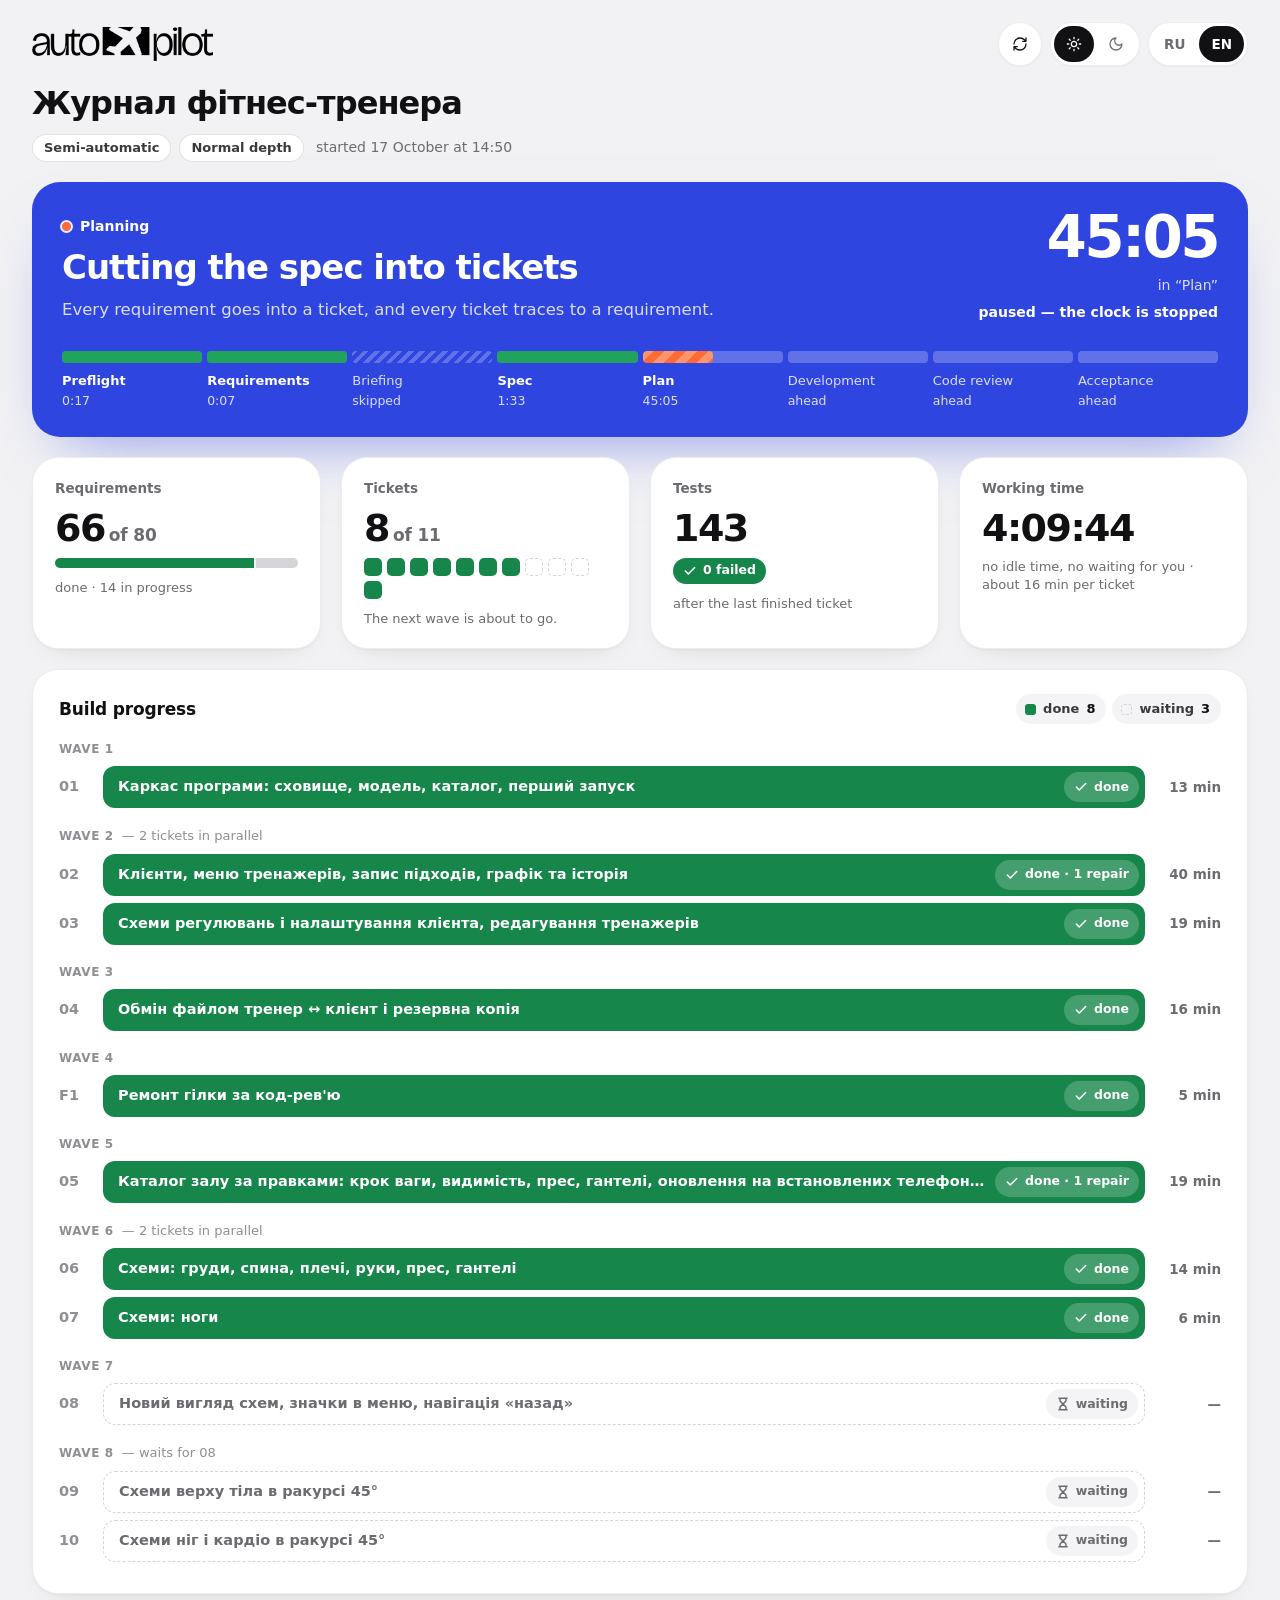
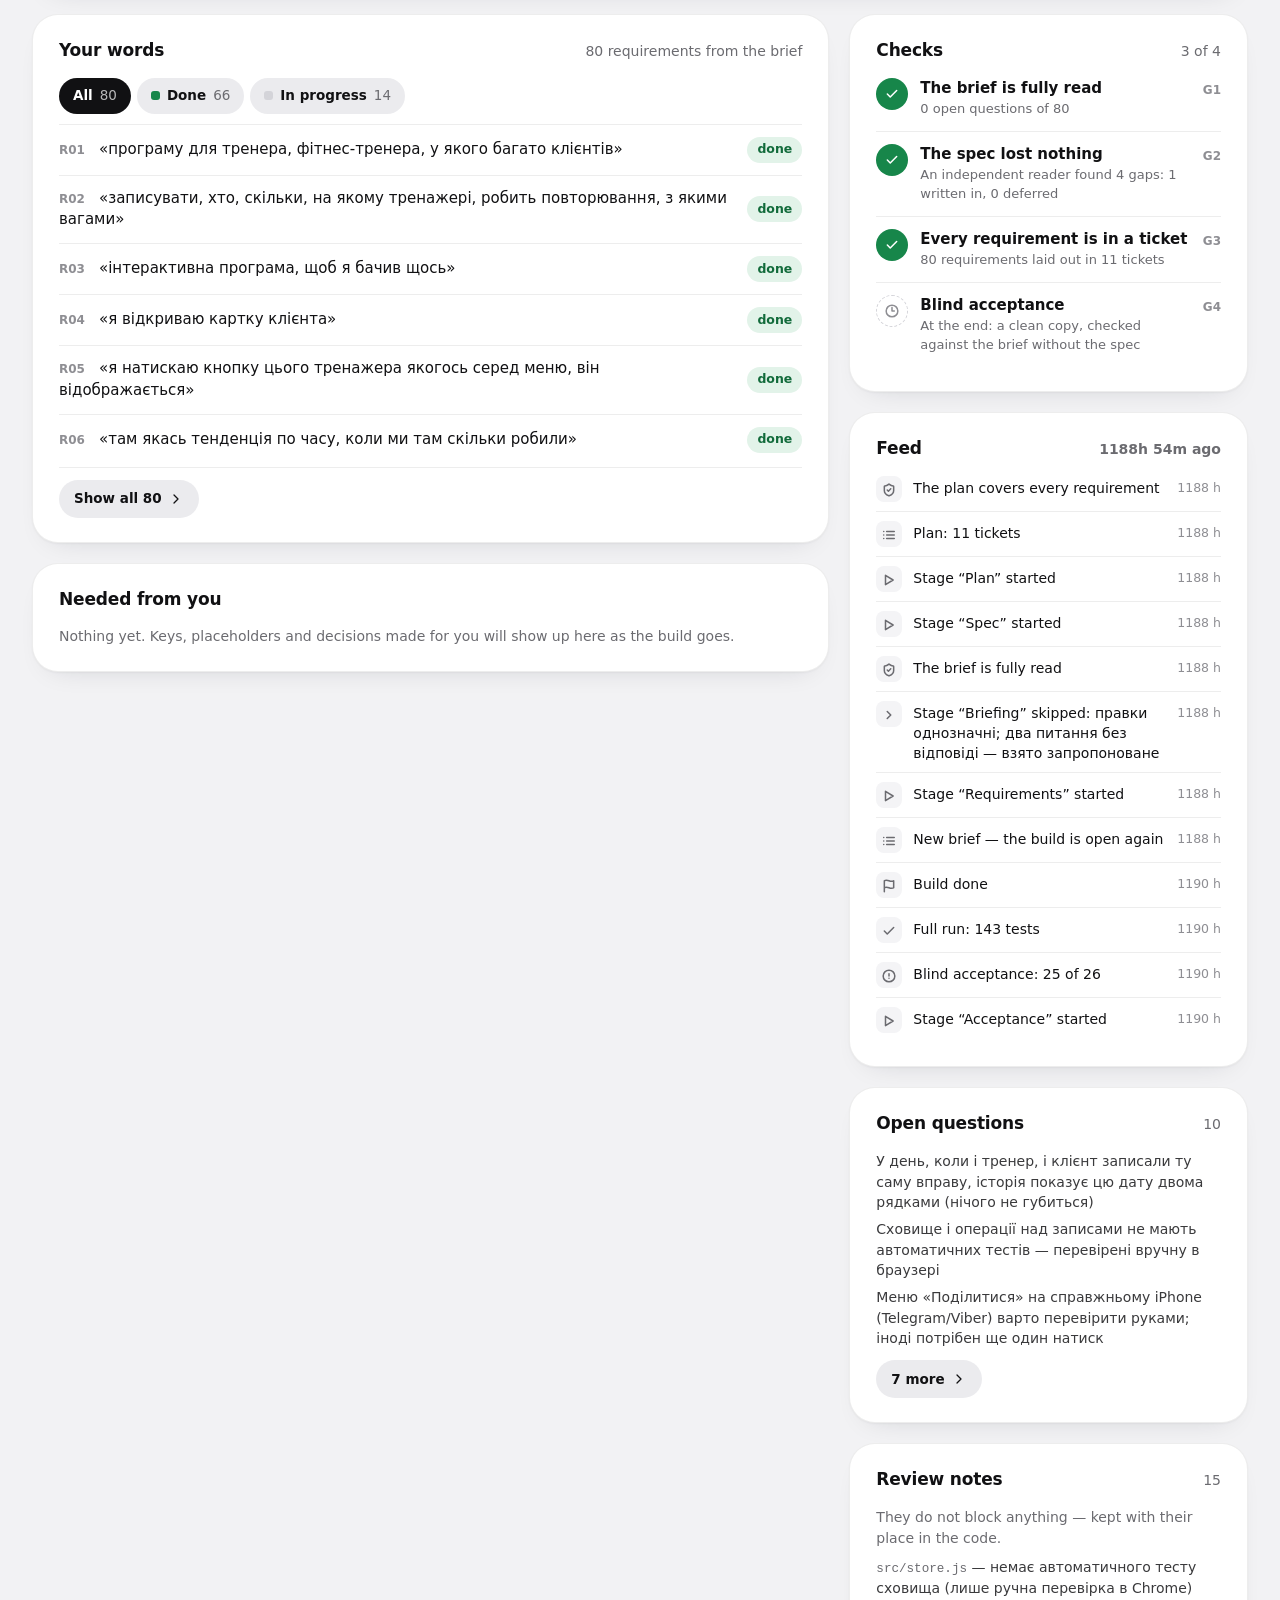
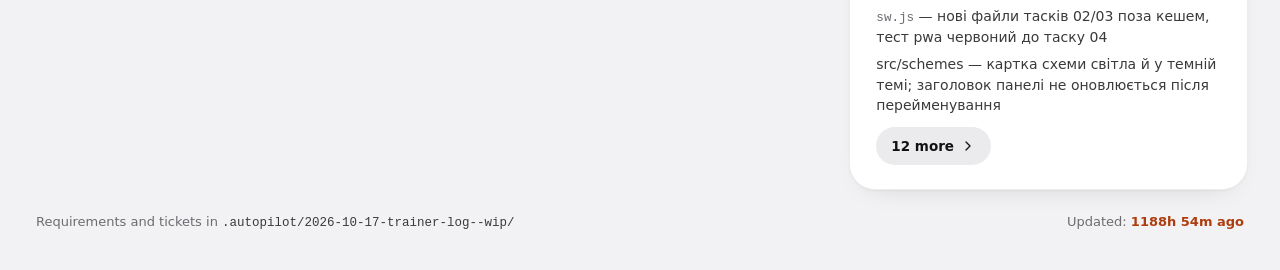
==== commit 924fac48: "Autopilot: план другої черги правок Co-Authored-By: Claude Opus 5.5 <noreply@anthropic.com> Autopilo" ====
--- a/.autopilot/dashboard.html
+++ b/.autopilot/dashboard.html
@@ -341,7 +341,7 @@
      правке, снимок — на каждом вызове .autopilot/ap.py, и он же вписывает
      файл в страницу, так что снимок либо равен файлу, либо старше его.
      Между маркерами правит только ap.py; руками — никогда. -->
-<script>/*STATE-BEGIN*/window.STATE={"version": 2, "slug": "trainer-log", "dir": "2026-10-17-trainer-log", "title": "Журнал фітнес-тренера", "mode": "semi", "depth": "normal", "tier": "T2", "briefFile": "2026-10-17-brief-pravky.md", "memoryFile": "AGENTS.md", "memoryOwner": "autopilot", "skillDir": "C:/Антігравіті ресьорч/.claude/skills/autopilot", "baseCommit": "a3eeb4c", "startedAt": "2026-10-17T17:50:53+03:00", "updatedAt": "2026-10-17T20:31:42+03:00", "finishedAt": "2026-10-17T20:31:42+03:00", "stages": [{"id": "preflight", "status": "done", "startedAt": "2026-10-17T17:50:53+03:00", "finishedAt": "2026-10-17T17:51:10+03:00"}, {"id": "manifest", "status": "done", "startedAt": "2026-10-17T19:44:10+03:00", "finishedAt": "2026-10-17T19:44:42+03:00"}, {"id": "briefing", "status": "skipped", "startedAt": "2026-10-17T19:44:40+03:00", "finishedAt": "2026-10-17T19:44:40+03:00", "note": "правки однозначні; два питання без відповіді — взято запропоноване"}, {"id": "spec", "status": "done", "startedAt": "2026-10-17T19:44:42+03:00", "finishedAt": "2026-10-17T19:45:41+03:00"}, {"id": "plan", "status": "done", "startedAt": "2026-10-17T19:45:41+03:00", "finishedAt": "2026-10-17T19:46:17+03:00"}, {"id": "build", "status": "done", "startedAt": "2026-10-17T19:46:17+03:00", "finishedAt": "2026-10-17T20:19:24+03:00"}, {"id": "review", "status": "done", "startedAt": "2026-10-17T20:19:24+03:00", "finishedAt": "2026-10-17T20:24:52+03:00"}, {"id": "final", "status": "done", "startedAt": "2026-10-17T20:24:52+03:00", "finishedAt": "2026-10-17T20:31:42+03:00"}], "requirements": {"total": 66, "done": 66, "inTicket": 0, "inSpec": 0, "placeholder": 0, "deferred": 0, "dropped": 0}, "tickets": [{"id": "01", "title": "Каркас програми: сховище, модель, каталог, перший запуск", "requirements": ["R09", "R10", "R25", "R30", "R31", "R32", "R44i", "R49i"], "blockedBy": [], "wave": 1, "zone": ["index.html", "app.css", "css/", "screens.css", "schemes.css", "index.html", "manifest.webmanifest", "sw.js", "icons/", "src/app.js", "src/store.js", "src/core/model.js", "src/core/catalog.js", "src/ui/dom.js", "src/ui/start.js", "src/ui/settings.js", "src/schemes/index.js", "test/"], "review": "да — фундамент", "model": "сильная", "status": "done", "startedAt": "2026-10-17T18:02:36+03:00", "finishedAt": "2026-10-17T18:15:08+03:00", "retries": 0, "repairs": 0, "tests": {"passed": 32, "failed": 0}, "commit": "b72bf82"}, {"id": "02", "title": "Клієнти, меню тренажерів, запис підходів, графік та історія", "requirements": ["R01", "R02", "R03", "R04", "R05", "R06", "R14", "R15", "R18", "R21", "R28", "R43i", "R48i", "G01"], "blockedBy": ["01"], "wave": 2, "zone": ["src/ui/clients.js", "src/ui/client.js", "src/ui/exercise.js", "src/ui/chart.js", "src/core/chartdata.js", "test/chartdata.test.js", "css/screens.css"], "review": "нет", "model": "обычная", "status": "done", "startedAt": "2026-10-17T18:15:10+03:00", "finishedAt": "2026-10-17T18:55:09+03:00", "retries": 0, "repairs": 1, "repairFindings": ["exercise.js не парситься як ES-модуль — програма не завантажується; + тест парсингу модулів"], "tests": {"passed": 99, "failed": 0}, "commit": "19412f6"}, {"id": "03", "title": "Схеми регулювань і налаштування клієнта, редагування тренажерів", "requirements": ["R07", "R16", "R17", "R22", "R23", "R24", "R26", "R27", "R29", "R30", "R33", "R34", "R35", "R36", "R37", "R38", "R39", "R40", "R41", "R42"], "blockedBy": ["01"], "wave": 2, "zone": ["src/schemes/", "src/ui/equipment.js", "test/schemes.test.js", "css/schemes.css"], "review": "нет", "model": "сильная", "status": "done", "startedAt": "2026-10-17T18:15:10+03:00", "finishedAt": "2026-10-17T18:33:57+03:00", "retries": 0, "repairs": 0, "tests": {"passed": 50, "failed": 1}, "commit": "2ae9ba9"}, {"id": "04", "title": "Обмін файлом тренер ↔ клієнт і резервна копія", "requirements": ["R08", "R11", "R12", "R13", "R19", "R20", "R44i", "R45i", "R46i", "R47i"], "blockedBy": ["01", "02", "03"], "wave": 3, "zone": ["sw.js", "src/core/sync.js", "src/share.js", "src/ui/exchange.js", "test/sync.test.js", "src/ui/client.js", "src/ui/start.js", "src/ui/settings.js"], "review": "да — злиття і видалення даних користувача", "model": "сильная", "status": "done", "startedAt": "2026-10-17T18:41:10+03:00", "finishedAt": "2026-10-17T18:57:01+03:00", "retries": 0, "repairs": 0, "tests": {"passed": 99, "failed": 0}, "commit": "89a23b9"}, {"id": "05", "title": "Каталог залу за правками: крок ваги, видимість, прес, гантелі, оновлення на встановлених телефонах", "requirements": ["G02", "G17", "G03", "G04", "G06", "G07", "G08", "G09", "G10", "G11", "G12", "G13", "G14", "G16"], "blockedBy": [], "wave": 5, "zone": ["src/core/catalog.js", "src/core/model.js", "src/store.js", "src/ui/log-form.js", "src/ui/client.js", "src/schemes/registry.js", "src/schemes/index.js", "src/schemes/upper.js", "src/schemes/legs.js", "sw.js", "test/catalog.test.js", "test/model.test.js", "test/migration.test.js"], "review": "да — фундамент і міграція даних користувача", "model": "сильная", "status": "done", "retries": 0, "repairs": 1, "startedAt": "2026-10-17T19:46:18+03:00", "repairFindings": ["змінені тренером eq-16 / старі Гантелі не мають ставати retired або мають повертатися з «Тренажери»"], "finishedAt": "2026-10-17T20:05:04+03:00", "tests": {"passed": 124, "failed": 0}, "commit": "83e42c4"}, {"id": "06", "title": "Схеми: груди, спина, плечі, руки, прес, гантелі", "requirements": ["G03", "G04", "G05", "G15", "G16"], "blockedBy": ["05"], "wave": 6, "zone": ["src/schemes/upper.js", "src/schemes/lever-pulldown.js", "test/schemes-upper.test.js"], "review": "нет", "model": "сильная", "status": "done", "retries": 0, "repairs": 0, "startedAt": "2026-10-17T20:05:06+03:00", "finishedAt": "2026-10-17T20:19:20+03:00", "tests": {"passed": 143, "failed": 0}, "commit": "efc6069"}, {"id": "07", "title": "Схеми: ноги", "requirements": ["G05", "G13", "G14", "G15"], "blockedBy": ["05"], "wave": 6, "zone": ["src/schemes/legs.js", "test/schemes-legs.test.js"], "review": "нет", "model": "обычная", "status": "done", "retries": 0, "repairs": 0, "startedAt": "2026-10-17T20:05:06+03:00", "finishedAt": "2026-10-17T20:11:33+03:00", "tests": {"passed": 131, "failed": 1}, "commit": "feb45f5"}, {"id": "F1", "title": "Ремонт гілки за код-рев'ю", "requirements": ["R12", "R13", "R20", "R45i", "R47i"], "blockedBy": [], "wave": 4, "zone": ["src/core/sync.js", "test/sync.test.js", "src/app.js", "src/ui/exchange.js", "src/ui/clients.js"], "review": "да — ремонт ветки", "model": "сильная", "status": "done", "startedAt": "2026-10-17T19:00:35+03:00", "finishedAt": "2026-10-17T19:05:51+03:00", "retries": 0, "repairs": 0, "tests": {"passed": 102, "failed": 0}, "commit": "f8cfef2"}], "tests": {"passed": 143, "failed": 0}, "debt": {"placeholders": [], "assumptions": [], "emptyEnv": []}, "additions": [], "coverage": {"found": 4, "fixed": 1, "deferred": 0, "items": []}, "concerns": ["src/store.js — немає автоматичного тесту сховища (лише ручна перевірка в Chrome)", "sw.js — нові файли тасків 02/03 поза кешем, тест pwa червоний до таску 04", "src/schemes — картка схеми світла й у темній темі; заголовок панелі не оновлюється після перейменування", "src/ui/log-data.js — операції над сесіями без тестів; UI таску 02 не перевірено в браузері", "src/ui/client.js — плашки «Давно не зберігали копію» немає на списку клієнтів тренера (лише картка й налаштування)", "src/share.js — меню «Поділитися» на справжньому iPhone не перевірено; при NotAllowedError потрібен ще один натиск", "src/core/sync.js:297,105 — id налаштування з файлу не звіряється з settingId(clientId,exerciseId,adjustmentId)", "src/core/sync.js:101-106 — CHECKS не перевіряють equipmentId/exerciseId/date сесії, equipmentId налаштування, id/name вправ", "src/core/sync.js:197,321 — при перенесенні сесії в іншу картку updatedAt не змінюється; на двох телефонах запис може жити в різних картках", "src/core/sync.js:312,337 — підходи тренера і клієнта в один день на одну вправу дають дві сесії на дату", "src/ui/exchange.js:196 — текст «нічого не видаляється» при відновленні копії неточний", "src/core/catalog.js:204 — тренажер, схований тренером, показується сірим клієнту з записами на ньому", "src/core/catalog.js:284 — «тренер торкався видимості» визначається за наявністю поля hidden; не задокументовано", "src/ui/client.js:17 — сірий стиль рідкісних inline замість класу в css/screens.css", "src/store.js — виклик апгрейду каталогу при відкритті/replaceAll/applyChanges без автотесту"], "blind": {"checked": 26, "matched": 25, "mismatches": ["Гравітрони сірі в кінці групи «Руки», а не в кінці всього списку («в кінець списка сіреньких»)"]}, "beats": ["2026-10-17T17:50:53+03:00", "2026-10-17T17:51:10+03:00", "2026-10-17T17:51:50+03:00", "2026-10-17T17:52:18+03:00", "2026-10-17T17:52:52+03:00", "2026-10-17T17:55:42+03:00", "2026-10-17T17:56:00+03:00", "2026-10-17T17:59:37+03:00", "2026-10-17T17:59:47+03:00", "2026-10-17T18:02:02+03:00", "2026-10-17T18:02:04+03:00", "2026-10-17T18:02:05+03:00", "2026-10-17T18:02:14+03:00", "2026-10-17T18:02:22+03:00", "2026-10-17T18:02:36+03:00", "2026-10-17T18:11:28+03:00", "2026-10-17T18:13:44+03:00", "2026-10-17T18:15:08+03:00", "2026-10-17T18:15:10+03:00", "2026-10-17T18:33:57+03:00", "2026-10-17T18:33:59+03:00", "2026-10-17T18:41:06+03:00", "2026-10-17T18:41:08+03:00", "2026-10-17T18:41:10+03:00", "2026-10-17T18:54:16+03:00", "2026-10-17T18:54:18+03:00", "2026-10-17T18:54:24+03:00", "2026-10-17T18:55:09+03:00", "2026-10-17T18:57:01+03:00", "2026-10-17T18:57:02+03:00", "2026-10-17T18:57:04+03:00", "2026-10-17T19:00:29+03:00", "2026-10-17T19:00:31+03:00", "2026-10-17T19:00:33+03:00", "2026-10-17T19:00:35+03:00", "2026-10-17T19:04:45+03:00", "2026-10-17T19:05:51+03:00", "2026-10-17T19:05:53+03:00", "2026-10-17T19:13:36+03:00", "2026-10-17T19:14:59+03:00", "2026-10-17T19:15:01+03:00", "2026-10-17T19:44:10+03:00", "2026-10-17T19:44:11+03:00", "2026-10-17T19:44:39+03:00", "2026-10-17T19:44:40+03:00", "2026-10-17T19:44:42+03:00", "2026-10-17T19:45:41+03:00", "2026-10-17T19:45:42+03:00", "2026-10-17T19:45:44+03:00", "2026-10-17T19:45:55+03:00", "2026-10-17T19:45:56+03:00", "2026-10-17T19:46:17+03:00", "2026-10-17T19:46:18+03:00", "2026-10-17T19:47:10+03:00", "2026-10-17T19:59:36+03:00", "2026-10-17T20:02:48+03:00", "2026-10-17T20:02:50+03:00", "2026-10-17T20:05:04+03:00", "2026-10-17T20:05:06+03:00", "2026-10-17T20:11:33+03:00", "2026-10-17T20:11:34+03:00", "2026-10-17T20:19:20+03:00", "2026-10-17T20:19:22+03:00", "2026-10-17T20:19:24+03:00", "2026-10-17T20:24:51+03:00", "2026-10-17T20:24:52+03:00", "2026-10-17T20:31:15+03:00", "2026-10-17T20:31:16+03:00", "2026-10-17T20:31:42+03:00"], "rev": 70, "waiting": null, "waits": [{"kind": "briefing", "from": "2026-10-17T17:52:52+03:00", "to": "2026-10-17T17:55:42+03:00"}], "log": [{"t": "2026-10-17T17:50:53+03:00", "k": "init"}, {"t": "2026-10-17T17:51:10+03:00", "k": "stage", "id": "manifest", "act": "start"}, {"t": "2026-10-17T17:52:18+03:00", "k": "stage", "id": "briefing", "act": "start"}, {"t": "2026-10-17T17:52:52+03:00", "k": "ask", "kind": "briefing", "note": "три питання — як ставити на телефони, Метелик з двома вправами, схема чи фото"}, {"t": "2026-10-17T17:55:42+03:00", "k": "answered", "kind": "briefing"}, {"t": "2026-10-17T17:56:00+03:00", "k": "gate", "g": "G1", "ok": false, "open": 50, "total": 50}, {"t": "2026-10-17T17:56:00+03:00", "k": "stage", "id": "spec", "act": "start"}, {"t": "2026-10-17T17:59:37+03:00", "k": "gate", "g": "G2", "ok": true, "found": 3, "fixed": 3, "deferred": 0}, {"t": "2026-10-17T17:59:47+03:00", "k": "stage", "id": "plan", "act": "start"}, {"t": "2026-10-17T18:02:02+03:00", "k": "tier", "v": "T2"}, {"t": "2026-10-17T18:02:04+03:00", "k": "tickets", "n": 4}, {"t": "2026-10-17T18:02:05+03:00", "k": "gate", "g": "G3", "ok": true, "problems": 0}, {"t": "2026-10-17T18:02:22+03:00", "k": "stage", "id": "build", "act": "start"}, {"t": "2026-10-17T18:02:36+03:00", "k": "ticket", "ids": ["01"], "act": "start"}, {"t": "2026-10-17T18:11:28+03:00", "k": "ticket", "ids": ["01"], "act": "review"}, {"t": "2026-10-17T18:13:44+03:00", "k": "add", "key": "concerns", "n": 1}, {"t": "2026-10-17T18:15:08+03:00", "k": "ticket", "ids": ["01"], "act": "done", "tests": {"passed": 32, "failed": 0}}, {"t": "2026-10-17T18:15:10+03:00", "k": "ticket", "ids": ["02", "03"], "act": "start"}, {"t": "2026-10-17T18:33:57+03:00", "k": "ticket", "ids": ["03"], "act": "done", "tests": {"passed": 50, "failed": 1}}, {"t": "2026-10-17T18:33:59+03:00", "k": "add", "key": "concerns", "n": 2}, {"t": "2026-10-17T18:41:06+03:00", "k": "ticket", "ids": ["02"], "act": "done", "tests": {"passed": 50, "failed": 1}}, {"t": "2026-10-17T18:41:08+03:00", "k": "add", "key": "concerns", "n": 1}, {"t": "2026-10-17T18:41:10+03:00", "k": "ticket", "ids": ["04"], "act": "start"}, {"t": "2026-10-17T18:54:16+03:00", "k": "ticket", "ids": ["04"], "act": "review"}, {"t": "2026-10-17T18:54:18+03:00", "k": "add", "key": "concerns", "n": 2}, {"t": "2026-10-17T18:54:24+03:00", "k": "ticket", "ids": ["02"], "act": "repair", "note": "exercise.js не парситься як ES-модуль — програма не завантажується; + тест парсингу модулів"}, {"t": "2026-10-17T18:55:09+03:00", "k": "ticket", "ids": ["02"], "act": "done", "tests": {"passed": 99, "failed": 0}}, {"t": "2026-10-17T18:57:01+03:00", "k": "ticket", "ids": ["04"], "act": "done", "tests": {"passed": 99, "failed": 0}}, {"t": "2026-10-17T18:57:02+03:00", "k": "add", "key": "concerns", "n": 5}, {"t": "2026-10-17T18:57:04+03:00", "k": "stage", "id": "review", "act": "start"}, {"t": "2026-10-17T19:00:29+03:00", "k": "tickets", "n": 5}, {"t": "2026-10-17T19:00:31+03:00", "k": "gate", "g": "G3", "ok": true, "problems": 0}, {"t": "2026-10-17T19:00:33+03:00", "k": "add", "key": "report", "n": 4}, {"t": "2026-10-17T19:00:35+03:00", "k": "ticket", "ids": ["F1"], "act": "start"}, {"t": "2026-10-17T19:04:45+03:00", "k": "ticket", "ids": ["F1"], "act": "review"}, {"t": "2026-10-17T19:05:51+03:00", "k": "ticket", "ids": ["F1"], "act": "done", "tests": {"passed": 102, "failed": 0}}, {"t": "2026-10-17T19:05:53+03:00", "k": "stage", "id": "final", "act": "start"}, {"t": "2026-10-17T19:13:36+03:00", "k": "gate", "g": "G4", "ok": false, "checked": 32, "matched": 30}, {"t": "2026-10-17T19:14:59+03:00", "k": "tests", "passed": 102, "failed": 0}, {"t": "2026-10-17T19:15:01+03:00", "k": "finish", "result": "Офлайн-програма на телефон для тренера й клієнтів: картки, записи Л/П, графіки, схеми 3 тренажерів, обмін файлом, копія"}, {"t": "2026-10-17T19:44:10+03:00", "k": "reopen"}, {"t": "2026-10-17T19:44:39+03:00", "k": "stage", "id": "manifest", "act": "start"}, {"t": "2026-10-17T19:44:40+03:00", "k": "stage", "id": "briefing", "act": "skip", "note": "правки однозначні; два питання без відповіді — взято запропоноване"}, {"t": "2026-10-17T19:44:42+03:00", "k": "gate", "g": "G1", "ok": true, "open": 0, "total": 65}, {"t": "2026-10-17T19:44:42+03:00", "k": "stage", "id": "spec", "act": "start"}, {"t": "2026-10-17T19:45:41+03:00", "k": "stage", "id": "plan", "act": "start"}, {"t": "2026-10-17T19:45:42+03:00", "k": "tickets", "n": 8}, {"t": "2026-10-17T19:45:44+03:00", "k": "gate", "g": "G3", "ok": false, "problems": 1}, {"t": "2026-10-17T19:45:55+03:00", "k": "tickets", "n": 8}, {"t": "2026-10-17T19:45:56+03:00", "k": "gate", "g": "G3", "ok": true, "problems": 0}, {"t": "2026-10-17T19:46:17+03:00", "k": "stage", "id": "build", "act": "start"}, {"t": "2026-10-17T19:46:18+03:00", "k": "ticket", "ids": ["05"], "act": "start"}, {"t": "2026-10-17T19:47:10+03:00", "k": "gate", "g": "G2", "ok": false, "found": 4, "fixed": 1, "deferred": 0}, {"t": "2026-10-17T19:59:36+03:00", "k": "ticket", "ids": ["05"], "act": "review"}, {"t": "2026-10-17T20:02:48+03:00", "k": "ticket", "ids": ["05"], "act": "repair", "note": "змінені тренером eq-16 / старі Гантелі не мають ставати retired або мають повертатися з «Тренажери»"}, {"t": "2026-10-17T20:02:50+03:00", "k": "add", "key": "concerns", "n": 4}, {"t": "2026-10-17T20:05:04+03:00", "k": "ticket", "ids": ["05"], "act": "done", "tests": {"passed": 124, "failed": 0}}, {"t": "2026-10-17T20:05:06+03:00", "k": "ticket", "ids": ["06", "07"], "act": "start"}, {"t": "2026-10-17T20:11:33+03:00", "k": "ticket", "ids": ["07"], "act": "done", "tests": {"passed": 131, "failed": 1}}, {"t": "2026-10-17T20:11:34+03:00", "k": "add", "key": "report", "n": 1}, {"t": "2026-10-17T20:19:20+03:00", "k": "ticket", "ids": ["06"], "act": "done", "tests": {"passed": 143, "failed": 0}}, {"t": "2026-10-17T20:19:22+03:00", "k": "add", "key": "report", "n": 1}, {"t": "2026-10-17T20:19:24+03:00", "k": "stage", "id": "review", "act": "start"}, {"t": "2026-10-17T20:24:51+03:00", "k": "add", "key": "report", "n": 4}, {"t": "2026-10-17T20:24:52+03:00", "k": "stage", "id": "final", "act": "start"}, {"t": "2026-10-17T20:31:15+03:00", "k": "gate", "g": "G4", "ok": false, "checked": 26, "matched": 25}, {"t": "2026-10-17T20:31:16+03:00", "k": "tests", "passed": 143, "failed": 0}, {"t": "2026-10-17T20:31:42+03:00", "k": "finish", "result": "Правки після першого запуску: крок ваги 5/2,5, каталог залу, схеми для кожного тренажера, розділ «Гантелі»"}], "reqList": [{"id": "R01", "text": "«програму для тренера, фітнес-тренера, у якого багато клієнтів»", "status": "done"}, {"id": "R02", "text": "«записувати, хто, скільки, на якому тренажері, робить повторювання, з якими вагами»", "status": "done"}, {"id": "R03", "text": "«інтерактивна програма, щоб я бачив щось»", "status": "done"}, {"id": "R04", "text": "«я відкриваю картку клієнта»", "status": "done"}, {"id": "R05", "text": "«я натискаю кнопку цього тренажера якогось серед меню, він відображається»", "status": "done"}, {"id": "R06", "text": "«там якась тенденція по часу, коли ми там скільки робили»", "status": "done"}, {"id": "R07", "text": "«під цю людину, якісь конкретні там налаштування, висота сидіння, чи ще щось»", "status": "done"}, {"id": "R08", "text": "«клієнт сам вирішив потренуватись, потренувався, вписав результати … як воно з'явиться на телефоні у тренера?»", "status": "done"}, {"id": "R09", "text": "«Пристрій: телефон, в залі, біля тренажера.»", "status": "done"}, {"id": "R10", "text": "«Дані: зберігаються на телефоні (без хмари, без реєстрації, без акаунтів).»", "status": "done"}, {"id": "R11", "text": "«Користувачі: тренер і клієнти. У клієнта — та сама програма на своєму телефоні.»", "status": "done"}, {"id": "R12", "text": "«обмін файлом через месенджер (Telegram, Viber). Клієнт натискає «надіслати тренеру» — тренер відкриває файл, і записи додаються в картку клієнта»", "status": "done"}, {"id": "R13", "text": "«Так само в зворотний бік: тренер надсилає клієнту його дані.»", "status": "done"}, {"id": "R14", "text": "«Клієнт може сам: записувати свої тренування»", "status": "done"}, {"id": "R15", "text": "«[клієнт може сам] дивитись графіки прогресу»", "status": "done"}, {"id": "R16", "text": "«[клієнт може сам] бачити й редагувати свої налаштування на тренажерах»", "status": "done"}, {"id": "R17", "text": "«Тренажери: тренер створює список сам, під свій зал.»", "status": "done"}, {"id": "R18", "text": "«показувати всі записи як є (дата, підходи, повторення, вага). Програма не рахує «робочу вагу»»", "status": "done"}, {"id": "R19", "text": "«Налаштування на тренажері редагують і тренер, і клієнт; якщо змінили обоє — лишається пізніша зміна.»", "status": "done"}, {"id": "R20", "text": "«кнопка «Зберегти копію» (файлом, напр. собі в Telegram), бо дані лише в телефоні»", "status": "done"}, {"id": "R21", "text": "«не лише тренажери — обов'язково гантелі, турнік, кардіо (для кардіо — час, дистанція тощо)»", "status": "done"}, {"id": "R22", "text": "«Налаштування — окремі поля під кожен тренажер (не вільний текст)»", "status": "done"}, {"id": "R23", "text": "«прям на фото тренажера чи якось на схемки такий показати, що означає сидіння 1 або сидіння 2 … ЦЕ ДУЖЕ ВАЖЛИВО»", "status": "done"}, {"id": "R24", "text": "«У картці клієнта на схемі видно саме його значення.»", "status": "done"}, {"id": "R25", "text": "«Тренажери — лише одного конкретного залу; список і вигляд тренажерів беремо з сайту цього залу» (26 тренажерів, gym/equipment.md)", "status": "done"}, {"id": "R26", "text": "«Регулювань … на сайті немає … До того на схемах — помітні заглушки, не вигадані цифри.»", "status": "done"}, {"id": "R27", "text": "«Перший етап: схеми регулювань лише для 2–3 головних тренажерів … Схему малювати за фото з залу»", "status": "done"}, {"id": "R28", "text": "«Вага на тренажерах з дисками — окремо на кожну руку (ліва / права), і вона може відрізнятися.»", "status": "done"}, {"id": "R29", "text": "«Тренер дає тренажерам свої назви (напр. «Метелик») — назву тренажера тренер може змінити.»", "status": "done"}, {"id": "R30", "text": "«Список тренажерів має стартово бути вже в програмі; тренер може додати свій тренажер.»", "status": "done"}, {"id": "R31", "text": "«Нотатки до тренувань не потрібні.»", "status": "done"}, {"id": "R32", "text": "«Мова інтерфейсу: українська.»", "status": "done"}, {"id": "R33", "text": "«Метелик»: «Позиція ручок — зверху … Позицій: 5 ⚠ приблизно»; «Висота сидіння — знизу … Позицій: 5 ⚠ приблизно»", "status": "done"}, {"id": "R34", "text": "«Метелик»: «схоже, на ньому ж виконують «Відведення рук назад» (№11), сидячи обличчям до спинки»", "status": "done"}, {"id": "R35", "text": "Тяга нижнього блока: «Регулювань немає. Налаштування клієнта — яка ручка (кріпиться на карабін).»", "status": "done"}, {"id": "R36", "text": "Вертикальна тяга: «Висота сидіння. Позицій: ⚠ невідомо (за аналогією з «Метеликом» — 5, уточнити)»", "status": "done"}, {"id": "R37", "text": "«Хват — ручка одна, але є три позиції рук … зелена … червона … помаранчева … на схемі ручки підсвічено, де саме брати»", "status": "done"}, {"id": "R38", "text": "«Назви позицій ⚠ поки умовні — тренер зможе перейменувати.»", "status": "done"}, {"id": "R39", "text": "«Хват «збоку» не включати.»", "status": "done"}, {"id": "R40", "text": "«Один набір ручок … однаковий для всіх тяг … Для кожного блокового тренажера в картці клієнта зберігається, з якою ручкою він працює»", "status": "done"}, {"id": "R41", "text": "«у програмі — малюнок кожної ручки, щоб одразу було видно, яку брати»; «включай всі 5 … №6 поки не включаємо»", "status": "done"}, {"id": "R42", "text": "«Кількість позицій, позначена «⚠ приблизно», — припущення автора; уточнити в залі.»", "status": "done"}, {"id": "R43i", "text": "(подразумевается) тренер додає, перейменовує й видаляє клієнтів", "status": "done"}, {"id": "R44i", "text": "(подразумевается) кожен телефон знає, чий він: тренера чи клієнта (у клієнта — лише своя картка)", "status": "done"}, {"id": "R45i", "text": "(подразумевается) з «Зберегти копію» можна відновити дані на новому телефоні", "status": "done"}, {"id": "R46i", "text": "(подразумевается) повторне відкриття того самого файлу не дублює записи", "status": "done"}, {"id": "R47i", "text": "(подразумевается) файл від клієнта потрапляє саме в його картку, а не в чужу", "status": "done"}, {"id": "R48i", "text": "(подразумевается) помилково введений запис можна виправити або видалити", "status": "done"}, {"id": "R49i", "text": "(подразумевается) програма якось потрапляє на телефони тренера й клієнтів і працює без інтернету в залі", "status": "done"}, {"id": "G01", "text": "«деякі тренажери є в них таке, що на одному тренажері виконуються дві абсолютно разні вправи … роби якесь зрозуміло, щоб це було зрозуміле перемикання»", "status": "done"}, {"id": "G02", "text": "«на оцих блокових тренажерах, де ти шпильку вставляєш, там всюди кроп 5 кілограмів»", "status": "done"}, {"id": "G03", "text": "«От той, що ми ручки розбирали з різними хватами, оце іменно той, що спереді себе ти тянеш, а не зверху» — схема з трьома хватами належить горизонтальній тязі на дисках", "status": "done"}, {"id": "G04", "text": "«жим у тренажері … регулюється тільки висота сидіння, теж постав 5 підміток»", "status": "done"}, {"id": "G05", "text": "«до кожного тренажера буде схемка, щоб було зрозуміло, що це за тренажер»", "status": "done"}, {"id": "G06", "text": "«жим у блоці такого тренажера немає» (груди і плечі); не пам'ятає «Розгинання в блоці», «Жим ногами сидячи»", "status": "done"}, {"id": "G07", "text": "«Тяга горизонтального блоку … міняється тільки ручка»; «Тяга вертикального блоку … крок 5 кг, міняється ручка … прижимний валік … хай буде»", "status": "done"}, {"id": "G08", "text": "«Вертикальна тяга в силовому тренажері … дві позиції ручки і теж бліни. Регулюється тільки прижимний валік»", "status": "done"}, {"id": "G09", "text": "«Згинання рук у блоці … ніхто ніколи це не робить»; гравітрони — «в кінець списка сіреньких»", "status": "done"}, {"id": "G10", "text": "«Скручування на прес і ротація на прес. У нас це один тренажер … два перемикача»", "status": "done"}, {"id": "G11", "text": "«Відведення рук у тренажері сидячі … тільки висота сидіння»", "status": "done"}, {"id": "G12", "text": "«Жим у тренажері сидячі. Так, дві позиції у ручок. Крок ваги, як у блінах … Постав регуляцію висота стільця»", "status": "done"}, {"id": "G13", "text": "«Згинання ніг лежачі регулюється валік по кругу … круглий шарнір … 5 кілограмів на крок»", "status": "done"}, {"id": "G14", "text": "«Розгинання ніг … валік і … наклон. Два шарніра … і … видвигання спинки»", "status": "done"}, {"id": "G15", "text": "Жим ногами лежачи, Гак-машина — «нічого не регулюється, тільки вага»; Розведення / Зведення ніг, Жим на трицепс — «просто схему»", "status": "done"}, {"id": "G16", "text": "«для гантель додай взагалі цілий розділ … на біцепс, … на лавки на біцепс, … з молоточками, на плечі по бокам, на плечі наперед, … від груді … може ти щось додай»", "status": "done"}, {"id": "G17", "text": "«круг ваги на дискових тренажерах 2,5 кг. 2,5, 5, 10, 15, 20»", "status": "done"}], "gates": {"G1": {"ok": true, "at": "2026-10-17T19:44:42+03:00", "open": 0, "total": 65}, "G3": {"ok": true, "at": "2026-10-17T19:45:56+03:00", "problems": 0}, "G2": {"ok": false, "at": "2026-10-17T19:47:10+03:00", "found": 4, "fixed": 1, "deferred": 0}, "G4": {"ok": false, "at": "2026-10-17T20:31:15+03:00", "checked": 26, "matched": 25}}, "result": "Правки після першого запуску: крок ваги 5/2,5, каталог залу, схеми для кожного тренажера, розділ «Гантелі»", "report": ["У день, коли і тренер, і клієнт записали ту саму вправу, історія показує цю дату двома рядками (нічого не губиться)", "Сховище і операції над записами не мають автоматичних тестів — перевірені вручну в браузері", "Меню «Поділитися» на справжньому iPhone (Telegram/Viber) варто перевірити руками; іноді потрібен ще один натиск", "Після перейменування тренажера заголовок відкритої панелі оновиться лише при повторному відкритті", "Розгинання ніг: напрям нумерації позицій (1 = ближче до коліна / менший нахил / ближче до валика) обрано умовно — перевірити в залі", "Притискний валік (1 = найнижче) і позиції ручок на «Жим сидячи» та «Вертикальна тяга» намальовано умовно — назви тренер змінює", "Тренажер, який тренер сховав сам, клієнт із записами на ньому бачить сірим (дані не губляться)", "Сірий стиль рідкісних тренажерів задано в коді екрана, а не в стилях", "Відновлення СТАРОЇ копії (до правок) на новій версії не перевірене ні тестом, ні вручну", "Після оновлення сайту програму на телефоні треба відкрити двічі — підказки «є оновлення» немає"]};/*STATE-END*/</script>
+<script>/*STATE-BEGIN*/window.STATE={"version": 2, "slug": "trainer-log", "dir": "2026-10-17-trainer-log--wip", "title": "Журнал фітнес-тренера", "mode": "semi", "depth": "normal", "tier": "T2", "briefFile": "2026-10-17-brief-pravky-2.md", "memoryFile": "AGENTS.md", "memoryOwner": "autopilot", "skillDir": "C:/Антігравіті ресьорч/.claude/skills/autopilot", "baseCommit": "a3eeb4c", "startedAt": "2026-10-17T17:50:53+03:00", "updatedAt": "2026-10-17T21:37:03+03:00", "finishedAt": null, "stages": [{"id": "preflight", "status": "done", "startedAt": "2026-10-17T17:50:53+03:00", "finishedAt": "2026-10-17T17:51:10+03:00"}, {"id": "manifest", "status": "done", "startedAt": "2026-10-17T21:35:18+03:00", "finishedAt": "2026-10-17T21:35:25+03:00"}, {"id": "briefing", "status": "skipped", "startedAt": "2026-10-17T21:35:23+03:00", "finishedAt": "2026-10-17T21:35:23+03:00", "note": "правки однозначні; два питання без відповіді — взято запропоноване"}, {"id": "spec", "status": "done", "startedAt": "2026-10-17T21:35:25+03:00", "finishedAt": "2026-10-17T21:36:58+03:00"}, {"id": "plan", "status": "active", "startedAt": "2026-10-17T21:36:58+03:00"}, {"id": "build", "status": "pending"}, {"id": "review", "status": "pending"}, {"id": "final", "status": "pending"}], "requirements": {"total": 80, "done": 66, "inTicket": 14, "inSpec": 0, "placeholder": 0, "deferred": 0, "dropped": 0}, "tickets": [{"id": "01", "title": "Каркас програми: сховище, модель, каталог, перший запуск", "requirements": ["R09", "R10", "R25", "R30", "R31", "R32", "R44i", "R49i"], "blockedBy": [], "wave": 1, "zone": ["index.html", "app.css", "css/", "screens.css", "schemes.css", "index.html", "manifest.webmanifest", "sw.js", "icons/", "src/app.js", "src/store.js", "src/core/model.js", "src/core/catalog.js", "src/ui/dom.js", "src/ui/start.js", "src/ui/settings.js", "src/schemes/index.js", "test/"], "review": "да — фундамент", "model": "сильная", "status": "done", "startedAt": "2026-10-17T18:02:36+03:00", "finishedAt": "2026-10-17T18:15:08+03:00", "retries": 0, "repairs": 0, "tests": {"passed": 32, "failed": 0}, "commit": "b72bf82"}, {"id": "02", "title": "Клієнти, меню тренажерів, запис підходів, графік та історія", "requirements": ["R01", "R02", "R03", "R04", "R05", "R06", "R14", "R15", "R18", "R21", "R28", "R43i", "R48i", "G01"], "blockedBy": ["01"], "wave": 2, "zone": ["src/ui/clients.js", "src/ui/client.js", "src/ui/exercise.js", "src/ui/chart.js", "src/core/chartdata.js", "test/chartdata.test.js", "css/screens.css"], "review": "нет", "model": "обычная", "status": "done", "startedAt": "2026-10-17T18:15:10+03:00", "finishedAt": "2026-10-17T18:55:09+03:00", "retries": 0, "repairs": 1, "repairFindings": ["exercise.js не парситься як ES-модуль — програма не завантажується; + тест парсингу модулів"], "tests": {"passed": 99, "failed": 0}, "commit": "19412f6"}, {"id": "03", "title": "Схеми регулювань і налаштування клієнта, редагування тренажерів", "requirements": ["R07", "R16", "R17", "R22", "R23", "R24", "R26", "R27", "R29", "R30", "R33", "R34", "R35", "R36", "R37", "R38", "R39", "R40", "R41", "R42"], "blockedBy": ["01"], "wave": 2, "zone": ["src/schemes/", "src/ui/equipment.js", "test/schemes.test.js", "css/schemes.css"], "review": "нет", "model": "сильная", "status": "done", "startedAt": "2026-10-17T18:15:10+03:00", "finishedAt": "2026-10-17T18:33:57+03:00", "retries": 0, "repairs": 0, "tests": {"passed": 50, "failed": 1}, "commit": "2ae9ba9"}, {"id": "04", "title": "Обмін файлом тренер ↔ клієнт і резервна копія", "requirements": ["R08", "R11", "R12", "R13", "R19", "R20", "R44i", "R45i", "R46i", "R47i"], "blockedBy": ["01", "02", "03"], "wave": 3, "zone": ["sw.js", "src/core/sync.js", "src/share.js", "src/ui/exchange.js", "test/sync.test.js", "src/ui/client.js", "src/ui/start.js", "src/ui/settings.js"], "review": "да — злиття і видалення даних користувача", "model": "сильная", "status": "done", "startedAt": "2026-10-17T18:41:10+03:00", "finishedAt": "2026-10-17T18:57:01+03:00", "retries": 0, "repairs": 0, "tests": {"passed": 99, "failed": 0}, "commit": "89a23b9"}, {"id": "05", "title": "Каталог залу за правками: крок ваги, видимість, прес, гантелі, оновлення на встановлених телефонах", "requirements": ["G02", "G17", "G03", "G04", "G06", "G07", "G08", "G09", "G10", "G11", "G12", "G13", "G14", "G16"], "blockedBy": [], "wave": 5, "zone": ["src/core/catalog.js", "src/core/model.js", "src/store.js", "src/ui/log-form.js", "src/ui/client.js", "src/schemes/registry.js", "src/schemes/index.js", "src/schemes/upper.js", "src/schemes/legs.js", "sw.js", "test/catalog.test.js", "test/model.test.js", "test/migration.test.js"], "review": "да — фундамент і міграція даних користувача", "model": "сильная", "status": "done", "startedAt": "2026-10-17T19:46:18+03:00", "finishedAt": "2026-10-17T20:05:04+03:00", "retries": 0, "repairs": 1, "repairFindings": ["змінені тренером eq-16 / старі Гантелі не мають ставати retired або мають повертатися з «Тренажери»"], "tests": {"passed": 124, "failed": 0}, "commit": "83e42c4"}, {"id": "06", "title": "Схеми: груди, спина, плечі, руки, прес, гантелі", "requirements": ["G03", "G04", "G05", "G15", "G16"], "blockedBy": ["05"], "wave": 6, "zone": ["src/schemes/upper.js", "src/schemes/lever-pulldown.js", "test/schemes-upper.test.js"], "review": "нет", "model": "сильная", "status": "done", "startedAt": "2026-10-17T20:05:06+03:00", "finishedAt": "2026-10-17T20:19:20+03:00", "retries": 0, "repairs": 0, "tests": {"passed": 143, "failed": 0}, "commit": "efc6069"}, {"id": "07", "title": "Схеми: ноги", "requirements": ["G05", "G13", "G14", "G15"], "blockedBy": ["05"], "wave": 6, "zone": ["src/schemes/legs.js", "test/schemes-legs.test.js"], "review": "нет", "model": "обычная", "status": "done", "startedAt": "2026-10-17T20:05:06+03:00", "finishedAt": "2026-10-17T20:11:33+03:00", "retries": 0, "repairs": 0, "tests": {"passed": 131, "failed": 1}, "commit": "feb45f5"}, {"id": "08", "title": "Новий вигляд схем, значки в меню, навігація «назад»", "requirements": ["G18", "G30", "G31"], "blockedBy": [], "wave": 7, "zone": ["src/schemes/index.js", "src/schemes/registry.js", "src/schemes/svg.js", "src/schemes/values.js", "src/schemes/cardio.js", "src/core/catalog.js", "src/ui/client.js", "src/ui/exercise.js", "src/app.js", "css/schemes.css", "css/screens.css", "sw.js", "test/schemes.test.js", "test/catalog.test.js", "test/migration.test.js", "test/nav.test.js"], "review": "да — фундамент", "model": "сильная", "status": "pending", "retries": 0, "repairs": 0}, {"id": "09", "title": "Схеми верху тіла в ракурсі 45°", "requirements": ["G19", "G20", "G26", "G27", "G28", "G29"], "blockedBy": ["08"], "wave": 8, "zone": ["src/schemes/upper.js", "src/schemes/butterfly.js", "src/schemes/low-row.js", "src/schemes/lever-pulldown.js", "test/schemes-upper.test.js"], "review": "нет", "model": "сильная", "status": "pending", "retries": 0, "repairs": 0}, {"id": "10", "title": "Схеми ніг і кардіо в ракурсі 45°", "requirements": ["G19", "G21", "G22", "G23", "G24", "G25"], "blockedBy": ["08"], "wave": 8, "zone": ["src/schemes/legs.js", "src/schemes/cardio.js", "test/schemes-legs.test.js", "test/schemes-cardio.test.js"], "review": "нет", "model": "сильная", "status": "pending", "retries": 0, "repairs": 0}, {"id": "F1", "title": "Ремонт гілки за код-рев'ю", "requirements": ["R12", "R13", "R20", "R45i", "R47i"], "blockedBy": [], "wave": 4, "zone": ["src/core/sync.js", "test/sync.test.js", "src/app.js", "src/ui/exchange.js", "src/ui/clients.js"], "review": "да — ремонт ветки", "model": "сильная", "status": "done", "startedAt": "2026-10-17T19:00:35+03:00", "finishedAt": "2026-10-17T19:05:51+03:00", "retries": 0, "repairs": 0, "tests": {"passed": 102, "failed": 0}, "commit": "f8cfef2"}], "tests": {"passed": 143, "failed": 0}, "debt": {"placeholders": [], "assumptions": [], "emptyEnv": []}, "additions": [], "coverage": {"found": 4, "fixed": 1, "deferred": 0, "items": []}, "concerns": ["src/store.js — немає автоматичного тесту сховища (лише ручна перевірка в Chrome)", "sw.js — нові файли тасків 02/03 поза кешем, тест pwa червоний до таску 04", "src/schemes — картка схеми світла й у темній темі; заголовок панелі не оновлюється після перейменування", "src/ui/log-data.js — операції над сесіями без тестів; UI таску 02 не перевірено в браузері", "src/ui/client.js — плашки «Давно не зберігали копію» немає на списку клієнтів тренера (лише картка й налаштування)", "src/share.js — меню «Поділитися» на справжньому iPhone не перевірено; при NotAllowedError потрібен ще один натиск", "src/core/sync.js:297,105 — id налаштування з файлу не звіряється з settingId(clientId,exerciseId,adjustmentId)", "src/core/sync.js:101-106 — CHECKS не перевіряють equipmentId/exerciseId/date сесії, equipmentId налаштування, id/name вправ", "src/core/sync.js:197,321 — при перенесенні сесії в іншу картку updatedAt не змінюється; на двох телефонах запис може жити в різних картках", "src/core/sync.js:312,337 — підходи тренера і клієнта в один день на одну вправу дають дві сесії на дату", "src/ui/exchange.js:196 — текст «нічого не видаляється» при відновленні копії неточний", "src/core/catalog.js:204 — тренажер, схований тренером, показується сірим клієнту з записами на ньому", "src/core/catalog.js:284 — «тренер торкався видимості» визначається за наявністю поля hidden; не задокументовано", "src/ui/client.js:17 — сірий стиль рідкісних inline замість класу в css/screens.css", "src/store.js — виклик апгрейду каталогу при відкритті/replaceAll/applyChanges без автотесту"], "blind": null, "beats": ["2026-10-17T17:50:53+03:00", "2026-10-17T17:51:10+03:00", "2026-10-17T17:51:50+03:00", "2026-10-17T17:52:18+03:00", "2026-10-17T17:52:52+03:00", "2026-10-17T17:55:42+03:00", "2026-10-17T17:56:00+03:00", "2026-10-17T17:59:37+03:00", "2026-10-17T17:59:47+03:00", "2026-10-17T18:02:02+03:00", "2026-10-17T18:02:04+03:00", "2026-10-17T18:02:05+03:00", "2026-10-17T18:02:14+03:00", "2026-10-17T18:02:22+03:00", "2026-10-17T18:02:36+03:00", "2026-10-17T18:11:28+03:00", "2026-10-17T18:13:44+03:00", "2026-10-17T18:15:08+03:00", "2026-10-17T18:15:10+03:00", "2026-10-17T18:33:57+03:00", "2026-10-17T18:33:59+03:00", "2026-10-17T18:41:06+03:00", "2026-10-17T18:41:08+03:00", "2026-10-17T18:41:10+03:00", "2026-10-17T18:54:16+03:00", "2026-10-17T18:54:18+03:00", "2026-10-17T18:54:24+03:00", "2026-10-17T18:55:09+03:00", "2026-10-17T18:57:01+03:00", "2026-10-17T18:57:02+03:00", "2026-10-17T18:57:04+03:00", "2026-10-17T19:00:29+03:00", "2026-10-17T19:00:31+03:00", "2026-10-17T19:00:33+03:00", "2026-10-17T19:00:35+03:00", "2026-10-17T19:04:45+03:00", "2026-10-17T19:05:51+03:00", "2026-10-17T19:05:53+03:00", "2026-10-17T19:13:36+03:00", "2026-10-17T19:14:59+03:00", "2026-10-17T19:15:01+03:00", "2026-10-17T19:44:10+03:00", "2026-10-17T19:44:11+03:00", "2026-10-17T19:44:39+03:00", "2026-10-17T19:44:40+03:00", "2026-10-17T19:44:42+03:00", "2026-10-17T19:45:41+03:00", "2026-10-17T19:45:42+03:00", "2026-10-17T19:45:44+03:00", "2026-10-17T19:45:55+03:00", "2026-10-17T19:45:56+03:00", "2026-10-17T19:46:17+03:00", "2026-10-17T19:46:18+03:00", "2026-10-17T19:47:10+03:00", "2026-10-17T19:59:36+03:00", "2026-10-17T20:02:48+03:00", "2026-10-17T20:02:50+03:00", "2026-10-17T20:05:04+03:00", "2026-10-17T20:05:06+03:00", "2026-10-17T20:11:33+03:00", "2026-10-17T20:11:34+03:00", "2026-10-17T20:19:20+03:00", "2026-10-17T20:19:22+03:00", "2026-10-17T20:19:24+03:00", "2026-10-17T20:24:51+03:00", "2026-10-17T20:24:52+03:00", "2026-10-17T20:31:15+03:00", "2026-10-17T20:31:16+03:00", "2026-10-17T20:31:42+03:00", "2026-10-17T21:35:18+03:00", "2026-10-17T21:35:19+03:00", "2026-10-17T21:35:21+03:00", "2026-10-17T21:35:23+03:00", "2026-10-17T21:35:25+03:00", "2026-10-17T21:36:58+03:00", "2026-10-17T21:37:00+03:00", "2026-10-17T21:37:03+03:00"], "rev": 78, "waiting": null, "waits": [{"kind": "briefing", "from": "2026-10-17T17:52:52+03:00", "to": "2026-10-17T17:55:42+03:00"}], "log": [{"t": "2026-10-17T17:50:53+03:00", "k": "init"}, {"t": "2026-10-17T17:51:10+03:00", "k": "stage", "id": "manifest", "act": "start"}, {"t": "2026-10-17T17:52:18+03:00", "k": "stage", "id": "briefing", "act": "start"}, {"t": "2026-10-17T17:52:52+03:00", "k": "ask", "kind": "briefing", "note": "три питання — як ставити на телефони, Метелик з двома вправами, схема чи фото"}, {"t": "2026-10-17T17:55:42+03:00", "k": "answered", "kind": "briefing"}, {"t": "2026-10-17T17:56:00+03:00", "k": "gate", "g": "G1", "ok": false, "open": 50, "total": 50}, {"t": "2026-10-17T17:56:00+03:00", "k": "stage", "id": "spec", "act": "start"}, {"t": "2026-10-17T17:59:37+03:00", "k": "gate", "g": "G2", "ok": true, "found": 3, "fixed": 3, "deferred": 0}, {"t": "2026-10-17T17:59:47+03:00", "k": "stage", "id": "plan", "act": "start"}, {"t": "2026-10-17T18:02:02+03:00", "k": "tier", "v": "T2"}, {"t": "2026-10-17T18:02:04+03:00", "k": "tickets", "n": 4}, {"t": "2026-10-17T18:02:05+03:00", "k": "gate", "g": "G3", "ok": true, "problems": 0}, {"t": "2026-10-17T18:02:22+03:00", "k": "stage", "id": "build", "act": "start"}, {"t": "2026-10-17T18:02:36+03:00", "k": "ticket", "ids": ["01"], "act": "start"}, {"t": "2026-10-17T18:11:28+03:00", "k": "ticket", "ids": ["01"], "act": "review"}, {"t": "2026-10-17T18:13:44+03:00", "k": "add", "key": "concerns", "n": 1}, {"t": "2026-10-17T18:15:08+03:00", "k": "ticket", "ids": ["01"], "act": "done", "tests": {"passed": 32, "failed": 0}}, {"t": "2026-10-17T18:15:10+03:00", "k": "ticket", "ids": ["02", "03"], "act": "start"}, {"t": "2026-10-17T18:33:57+03:00", "k": "ticket", "ids": ["03"], "act": "done", "tests": {"passed": 50, "failed": 1}}, {"t": "2026-10-17T18:33:59+03:00", "k": "add", "key": "concerns", "n": 2}, {"t": "2026-10-17T18:41:06+03:00", "k": "ticket", "ids": ["02"], "act": "done", "tests": {"passed": 50, "failed": 1}}, {"t": "2026-10-17T18:41:08+03:00", "k": "add", "key": "concerns", "n": 1}, {"t": "2026-10-17T18:41:10+03:00", "k": "ticket", "ids": ["04"], "act": "start"}, {"t": "2026-10-17T18:54:16+03:00", "k": "ticket", "ids": ["04"], "act": "review"}, {"t": "2026-10-17T18:54:18+03:00", "k": "add", "key": "concerns", "n": 2}, {"t": "2026-10-17T18:54:24+03:00", "k": "ticket", "ids": ["02"], "act": "repair", "note": "exercise.js не парситься як ES-модуль — програма не завантажується; + тест парсингу модулів"}, {"t": "2026-10-17T18:55:09+03:00", "k": "ticket", "ids": ["02"], "act": "done", "tests": {"passed": 99, "failed": 0}}, {"t": "2026-10-17T18:57:01+03:00", "k": "ticket", "ids": ["04"], "act": "done", "tests": {"passed": 99, "failed": 0}}, {"t": "2026-10-17T18:57:02+03:00", "k": "add", "key": "concerns", "n": 5}, {"t": "2026-10-17T18:57:04+03:00", "k": "stage", "id": "review", "act": "start"}, {"t": "2026-10-17T19:00:29+03:00", "k": "tickets", "n": 5}, {"t": "2026-10-17T19:00:31+03:00", "k": "gate", "g": "G3", "ok": true, "problems": 0}, {"t": "2026-10-17T19:00:33+03:00", "k": "add", "key": "report", "n": 4}, {"t": "2026-10-17T19:00:35+03:00", "k": "ticket", "ids": ["F1"], "act": "start"}, {"t": "2026-10-17T19:04:45+03:00", "k": "ticket", "ids": ["F1"], "act": "review"}, {"t": "2026-10-17T19:05:51+03:00", "k": "ticket", "ids": ["F1"], "act": "done", "tests": {"passed": 102, "failed": 0}}, {"t": "2026-10-17T19:05:53+03:00", "k": "stage", "id": "final", "act": "start"}, {"t": "2026-10-17T19:13:36+03:00", "k": "gate", "g": "G4", "ok": false, "checked": 32, "matched": 30}, {"t": "2026-10-17T19:14:59+03:00", "k": "tests", "passed": 102, "failed": 0}, {"t": "2026-10-17T19:15:01+03:00", "k": "finish", "result": "Офлайн-програма на телефон для тренера й клієнтів: картки, записи Л/П, графіки, схеми 3 тренажерів, обмін файлом, копія"}, {"t": "2026-10-17T19:44:10+03:00", "k": "reopen"}, {"t": "2026-10-17T19:44:39+03:00", "k": "stage", "id": "manifest", "act": "start"}, {"t": "2026-10-17T19:44:40+03:00", "k": "stage", "id": "briefing", "act": "skip", "note": "правки однозначні; два питання без відповіді — взято запропоноване"}, {"t": "2026-10-17T19:44:42+03:00", "k": "gate", "g": "G1", "ok": true, "open": 0, "total": 65}, {"t": "2026-10-17T19:44:42+03:00", "k": "stage", "id": "spec", "act": "start"}, {"t": "2026-10-17T19:45:41+03:00", "k": "stage", "id": "plan", "act": "start"}, {"t": "2026-10-17T19:45:42+03:00", "k": "tickets", "n": 8}, {"t": "2026-10-17T19:45:44+03:00", "k": "gate", "g": "G3", "ok": false, "problems": 1}, {"t": "2026-10-17T19:45:55+03:00", "k": "tickets", "n": 8}, {"t": "2026-10-17T19:45:56+03:00", "k": "gate", "g": "G3", "ok": true, "problems": 0}, {"t": "2026-10-17T19:46:17+03:00", "k": "stage", "id": "build", "act": "start"}, {"t": "2026-10-17T19:46:18+03:00", "k": "ticket", "ids": ["05"], "act": "start"}, {"t": "2026-10-17T19:47:10+03:00", "k": "gate", "g": "G2", "ok": false, "found": 4, "fixed": 1, "deferred": 0}, {"t": "2026-10-17T19:59:36+03:00", "k": "ticket", "ids": ["05"], "act": "review"}, {"t": "2026-10-17T20:02:48+03:00", "k": "ticket", "ids": ["05"], "act": "repair", "note": "змінені тренером eq-16 / старі Гантелі не мають ставати retired або мають повертатися з «Тренажери»"}, {"t": "2026-10-17T20:02:50+03:00", "k": "add", "key": "concerns", "n": 4}, {"t": "2026-10-17T20:05:04+03:00", "k": "ticket", "ids": ["05"], "act": "done", "tests": {"passed": 124, "failed": 0}}, {"t": "2026-10-17T20:05:06+03:00", "k": "ticket", "ids": ["06", "07"], "act": "start"}, {"t": "2026-10-17T20:11:33+03:00", "k": "ticket", "ids": ["07"], "act": "done", "tests": {"passed": 131, "failed": 1}}, {"t": "2026-10-17T20:11:34+03:00", "k": "add", "key": "report", "n": 1}, {"t": "2026-10-17T20:19:20+03:00", "k": "ticket", "ids": ["06"], "act": "done", "tests": {"passed": 143, "failed": 0}}, {"t": "2026-10-17T20:19:22+03:00", "k": "add", "key": "report", "n": 1}, {"t": "2026-10-17T20:19:24+03:00", "k": "stage", "id": "review", "act": "start"}, {"t": "2026-10-17T20:24:51+03:00", "k": "add", "key": "report", "n": 4}, {"t": "2026-10-17T20:24:52+03:00", "k": "stage", "id": "final", "act": "start"}, {"t": "2026-10-17T20:31:15+03:00", "k": "gate", "g": "G4", "ok": false, "checked": 26, "matched": 25}, {"t": "2026-10-17T20:31:16+03:00", "k": "tests", "passed": 143, "failed": 0}, {"t": "2026-10-17T20:31:42+03:00", "k": "finish", "result": "Правки після першого запуску: крок ваги 5/2,5, каталог залу, схеми для кожного тренажера, розділ «Гантелі»"}, {"t": "2026-10-17T21:35:18+03:00", "k": "reopen"}, {"t": "2026-10-17T21:35:21+03:00", "k": "stage", "id": "manifest", "act": "start"}, {"t": "2026-10-17T21:35:23+03:00", "k": "stage", "id": "briefing", "act": "skip", "note": "правки однозначні; два питання без відповіді — взято запропоноване"}, {"t": "2026-10-17T21:35:25+03:00", "k": "gate", "g": "G1", "ok": true, "open": 0, "total": 80}, {"t": "2026-10-17T21:35:25+03:00", "k": "stage", "id": "spec", "act": "start"}, {"t": "2026-10-17T21:36:58+03:00", "k": "stage", "id": "plan", "act": "start"}, {"t": "2026-10-17T21:37:00+03:00", "k": "tickets", "n": 11}, {"t": "2026-10-17T21:37:03+03:00", "k": "gate", "g": "G3", "ok": true, "problems": 0}], "reqList": [{"id": "R01", "text": "«програму для тренера, фітнес-тренера, у якого багато клієнтів»", "status": "done"}, {"id": "R02", "text": "«записувати, хто, скільки, на якому тренажері, робить повторювання, з якими вагами»", "status": "done"}, {"id": "R03", "text": "«інтерактивна програма, щоб я бачив щось»", "status": "done"}, {"id": "R04", "text": "«я відкриваю картку клієнта»", "status": "done"}, {"id": "R05", "text": "«я натискаю кнопку цього тренажера якогось серед меню, він відображається»", "status": "done"}, {"id": "R06", "text": "«там якась тенденція по часу, коли ми там скільки робили»", "status": "done"}, {"id": "R07", "text": "«під цю людину, якісь конкретні там налаштування, висота сидіння, чи ще щось»", "status": "done"}, {"id": "R08", "text": "«клієнт сам вирішив потренуватись, потренувався, вписав результати … як воно з'явиться на телефоні у тренера?»", "status": "done"}, {"id": "R09", "text": "«Пристрій: телефон, в залі, біля тренажера.»", "status": "done"}, {"id": "R10", "text": "«Дані: зберігаються на телефоні (без хмари, без реєстрації, без акаунтів).»", "status": "done"}, {"id": "R11", "text": "«Користувачі: тренер і клієнти. У клієнта — та сама програма на своєму телефоні.»", "status": "done"}, {"id": "R12", "text": "«обмін файлом через месенджер (Telegram, Viber). Клієнт натискає «надіслати тренеру» — тренер відкриває файл, і записи додаються в картку клієнта»", "status": "done"}, {"id": "R13", "text": "«Так само в зворотний бік: тренер надсилає клієнту його дані.»", "status": "done"}, {"id": "R14", "text": "«Клієнт може сам: записувати свої тренування»", "status": "done"}, {"id": "R15", "text": "«[клієнт може сам] дивитись графіки прогресу»", "status": "done"}, {"id": "R16", "text": "«[клієнт може сам] бачити й редагувати свої налаштування на тренажерах»", "status": "done"}, {"id": "R17", "text": "«Тренажери: тренер створює список сам, під свій зал.»", "status": "done"}, {"id": "R18", "text": "«показувати всі записи як є (дата, підходи, повторення, вага). Програма не рахує «робочу вагу»»", "status": "done"}, {"id": "R19", "text": "«Налаштування на тренажері редагують і тренер, і клієнт; якщо змінили обоє — лишається пізніша зміна.»", "status": "done"}, {"id": "R20", "text": "«кнопка «Зберегти копію» (файлом, напр. собі в Telegram), бо дані лише в телефоні»", "status": "done"}, {"id": "R21", "text": "«не лише тренажери — обов'язково гантелі, турнік, кардіо (для кардіо — час, дистанція тощо)»", "status": "done"}, {"id": "R22", "text": "«Налаштування — окремі поля під кожен тренажер (не вільний текст)»", "status": "done"}, {"id": "R23", "text": "«прям на фото тренажера чи якось на схемки такий показати, що означає сидіння 1 або сидіння 2 … ЦЕ ДУЖЕ ВАЖЛИВО»", "status": "done"}, {"id": "R24", "text": "«У картці клієнта на схемі видно саме його значення.»", "status": "done"}, {"id": "R25", "text": "«Тренажери — лише одного конкретного залу; список і вигляд тренажерів беремо з сайту цього залу» (26 тренажерів, gym/equipment.md)", "status": "done"}, {"id": "R26", "text": "«Регулювань … на сайті немає … До того на схемах — помітні заглушки, не вигадані цифри.»", "status": "done"}, {"id": "R27", "text": "«Перший етап: схеми регулювань лише для 2–3 головних тренажерів … Схему малювати за фото з залу»", "status": "done"}, {"id": "R28", "text": "«Вага на тренажерах з дисками — окремо на кожну руку (ліва / права), і вона може відрізнятися.»", "status": "done"}, {"id": "R29", "text": "«Тренер дає тренажерам свої назви (напр. «Метелик») — назву тренажера тренер може змінити.»", "status": "done"}, {"id": "R30", "text": "«Список тренажерів має стартово бути вже в програмі; тренер може додати свій тренажер.»", "status": "done"}, {"id": "R31", "text": "«Нотатки до тренувань не потрібні.»", "status": "done"}, {"id": "R32", "text": "«Мова інтерфейсу: українська.»", "status": "done"}, {"id": "R33", "text": "«Метелик»: «Позиція ручок — зверху … Позицій: 5 ⚠ приблизно»; «Висота сидіння — знизу … Позицій: 5 ⚠ приблизно»", "status": "done"}, {"id": "R34", "text": "«Метелик»: «схоже, на ньому ж виконують «Відведення рук назад» (№11), сидячи обличчям до спинки»", "status": "done"}, {"id": "R35", "text": "Тяга нижнього блока: «Регулювань немає. Налаштування клієнта — яка ручка (кріпиться на карабін).»", "status": "done"}, {"id": "R36", "text": "Вертикальна тяга: «Висота сидіння. Позицій: ⚠ невідомо (за аналогією з «Метеликом» — 5, уточнити)»", "status": "done"}, {"id": "R37", "text": "«Хват — ручка одна, але є три позиції рук … зелена … червона … помаранчева … на схемі ручки підсвічено, де саме брати»", "status": "done"}, {"id": "R38", "text": "«Назви позицій ⚠ поки умовні — тренер зможе перейменувати.»", "status": "done"}, {"id": "R39", "text": "«Хват «збоку» не включати.»", "status": "done"}, {"id": "R40", "text": "«Один набір ручок … однаковий для всіх тяг … Для кожного блокового тренажера в картці клієнта зберігається, з якою ручкою він працює»", "status": "done"}, {"id": "R41", "text": "«у програмі — малюнок кожної ручки, щоб одразу було видно, яку брати»; «включай всі 5 … №6 поки не включаємо»", "status": "done"}, {"id": "R42", "text": "«Кількість позицій, позначена «⚠ приблизно», — припущення автора; уточнити в залі.»", "status": "done"}, {"id": "R43i", "text": "(подразумевается) тренер додає, перейменовує й видаляє клієнтів", "status": "done"}, {"id": "R44i", "text": "(подразумевается) кожен телефон знає, чий він: тренера чи клієнта (у клієнта — лише своя картка)", "status": "done"}, {"id": "R45i", "text": "(подразумевается) з «Зберегти копію» можна відновити дані на новому телефоні", "status": "done"}, {"id": "R46i", "text": "(подразумевается) повторне відкриття того самого файлу не дублює записи", "status": "done"}, {"id": "R47i", "text": "(подразумевается) файл від клієнта потрапляє саме в його картку, а не в чужу", "status": "done"}, {"id": "R48i", "text": "(подразумевается) помилково введений запис можна виправити або видалити", "status": "done"}, {"id": "R49i", "text": "(подразумевается) програма якось потрапляє на телефони тренера й клієнтів і працює без інтернету в залі", "status": "done"}, {"id": "G01", "text": "«деякі тренажери є в них таке, що на одному тренажері виконуються дві абсолютно разні вправи … роби якесь зрозуміло, щоб це було зрозуміле перемикання»", "status": "done"}, {"id": "G02", "text": "«на оцих блокових тренажерах, де ти шпильку вставляєш, там всюди кроп 5 кілограмів»", "status": "done"}, {"id": "G03", "text": "«От той, що ми ручки розбирали з різними хватами, оце іменно той, що спереді себе ти тянеш, а не зверху» — схема з трьома хватами належить горизонтальній тязі на дисках", "status": "done"}, {"id": "G04", "text": "«жим у тренажері … регулюється тільки висота сидіння, теж постав 5 підміток»", "status": "done"}, {"id": "G05", "text": "«до кожного тренажера буде схемка, щоб було зрозуміло, що це за тренажер»", "status": "done"}, {"id": "G06", "text": "«жим у блоці такого тренажера немає» (груди і плечі); не пам'ятає «Розгинання в блоці», «Жим ногами сидячи»", "status": "done"}, {"id": "G07", "text": "«Тяга горизонтального блоку … міняється тільки ручка»; «Тяга вертикального блоку … крок 5 кг, міняється ручка … прижимний валік … хай буде»", "status": "done"}, {"id": "G08", "text": "«Вертикальна тяга в силовому тренажері … дві позиції ручки і теж бліни. Регулюється тільки прижимний валік»", "status": "done"}, {"id": "G09", "text": "«Згинання рук у блоці … ніхто ніколи це не робить»; гравітрони — «в кінець списка сіреньких»", "status": "done"}, {"id": "G10", "text": "«Скручування на прес і ротація на прес. У нас це один тренажер … два перемикача»", "status": "done"}, {"id": "G11", "text": "«Відведення рук у тренажері сидячі … тільки висота сидіння»", "status": "done"}, {"id": "G12", "text": "«Жим у тренажері сидячі. Так, дві позиції у ручок. Крок ваги, як у блінах … Постав регуляцію висота стільця»", "status": "done"}, {"id": "G13", "text": "«Згинання ніг лежачі регулюється валік по кругу … круглий шарнір … 5 кілограмів на крок»", "status": "done"}, {"id": "G14", "text": "«Розгинання ніг … валік і … наклон. Два шарніра … і … видвигання спинки»", "status": "done"}, {"id": "G15", "text": "Жим ногами лежачи, Гак-машина — «нічого не регулюється, тільки вага»; Розведення / Зведення ніг, Жим на трицепс — «просто схему»", "status": "done"}, {"id": "G16", "text": "«для гантель додай взагалі цілий розділ … на біцепс, … на лавки на біцепс, … з молоточками, на плечі по бокам, на плечі наперед, … від груді … може ти щось додай»", "status": "done"}, {"id": "G17", "text": "«круг ваги на дискових тренажерах 2,5 кг. 2,5, 5, 10, 15, 20»", "status": "done"}, {"id": "G18", "text": "«треба ще сюди додати якісь міні значки щоб було понятно сразу що це за тренажер»; «на тренажери … просто менші силуети тренажера, а на гантелі просто значок гантелі»", "status": "in-ticket"}, {"id": "G19", "text": "«давай всі тренажери попробуємо зобразити не збоку а під кутом 45»", "status": "in-ticket"}, {"id": "G20", "text": "«жим у тренажері ось так виглядає у тебе схемка якась дивна» (+ фото із залу)", "status": "in-ticket"}, {"id": "G21", "text": "«жим ногами лежачи у тебе також трохи дивна схема»", "status": "in-ticket"}, {"id": "G22", "text": "Зведення ніг — «тут тоже не зрозуміло нічого н акартинці»; Розведення ніг — «не гарно виглядає, зроби якось зверху під кутом»", "status": "in-ticket"}, {"id": "G23", "text": "Згинання ніг лежачи — «тут тоже» (+ фото VNK)", "status": "in-ticket"}, {"id": "G24", "text": "«гак машина ось така … у нас в залі саме така» (зворотна гак-машина)", "status": "in-ticket"}, {"id": "G25", "text": "Розгинання ніг — «регулюється спинка вперед назад, і 2 шарніра, 1 нав сам валік, 2 … вище … нахил всього цього ричага»", "status": "in-ticket"}, {"id": "G26", "text": "Відведення рук сидячи (фото); «регулюється тільки сидіння як і було»", "status": "in-ticket"}, {"id": "G27", "text": "Жим у тренажері сидячи — «дуже візуально складна схема, не зрозуміло взагалі що це за тренажер»", "status": "in-ticket"}, {"id": "G28", "text": "«на прес також перемалюй тренажер»", "status": "in-ticket"}, {"id": "G29", "text": "Жим на трицепс — «тут одна рука так одна так»", "status": "in-ticket"}, {"id": "G30", "text": "«натискую стрілочку назад мене не викидує в головне меню а повертає попередній режим»", "status": "in-ticket"}, {"id": "G31", "text": "«мене повертає не в ту позицію на низ сторінки біля гантель а на самий початок сторінки»", "status": "in-ticket"}], "gates": {"G1": {"ok": true, "at": "2026-10-17T21:35:25+03:00", "open": 0, "total": 80}, "G3": {"ok": true, "at": "2026-10-17T21:37:03+03:00", "problems": 0}}, "result": null, "report": ["У день, коли і тренер, і клієнт записали ту саму вправу, історія показує цю дату двома рядками (нічого не губиться)", "Сховище і операції над записами не мають автоматичних тестів — перевірені вручну в браузері", "Меню «Поділитися» на справжньому iPhone (Telegram/Viber) варто перевірити руками; іноді потрібен ще один натиск", "Після перейменування тренажера заголовок відкритої панелі оновиться лише при повторному відкритті", "Розгинання ніг: напрям нумерації позицій (1 = ближче до коліна / менший нахил / ближче до валика) обрано умовно — перевірити в залі", "Притискний валік (1 = найнижче) і позиції ручок на «Жим сидячи» та «Вертикальна тяга» намальовано умовно — назви тренер змінює", "Тренажер, який тренер сховав сам, клієнт із записами на ньому бачить сірим (дані не губляться)", "Сірий стиль рідкісних тренажерів задано в коді екрана, а не в стилях", "Відновлення СТАРОЇ копії (до правок) на новій версії не перевірене ні тестом, ні вручну", "Після оновлення сайту програму на телефоні треба відкрити двічі — підказки «є оновлення» немає"]};/*STATE-END*/</script>
 <script src="state.js"></script>
 
 <script>
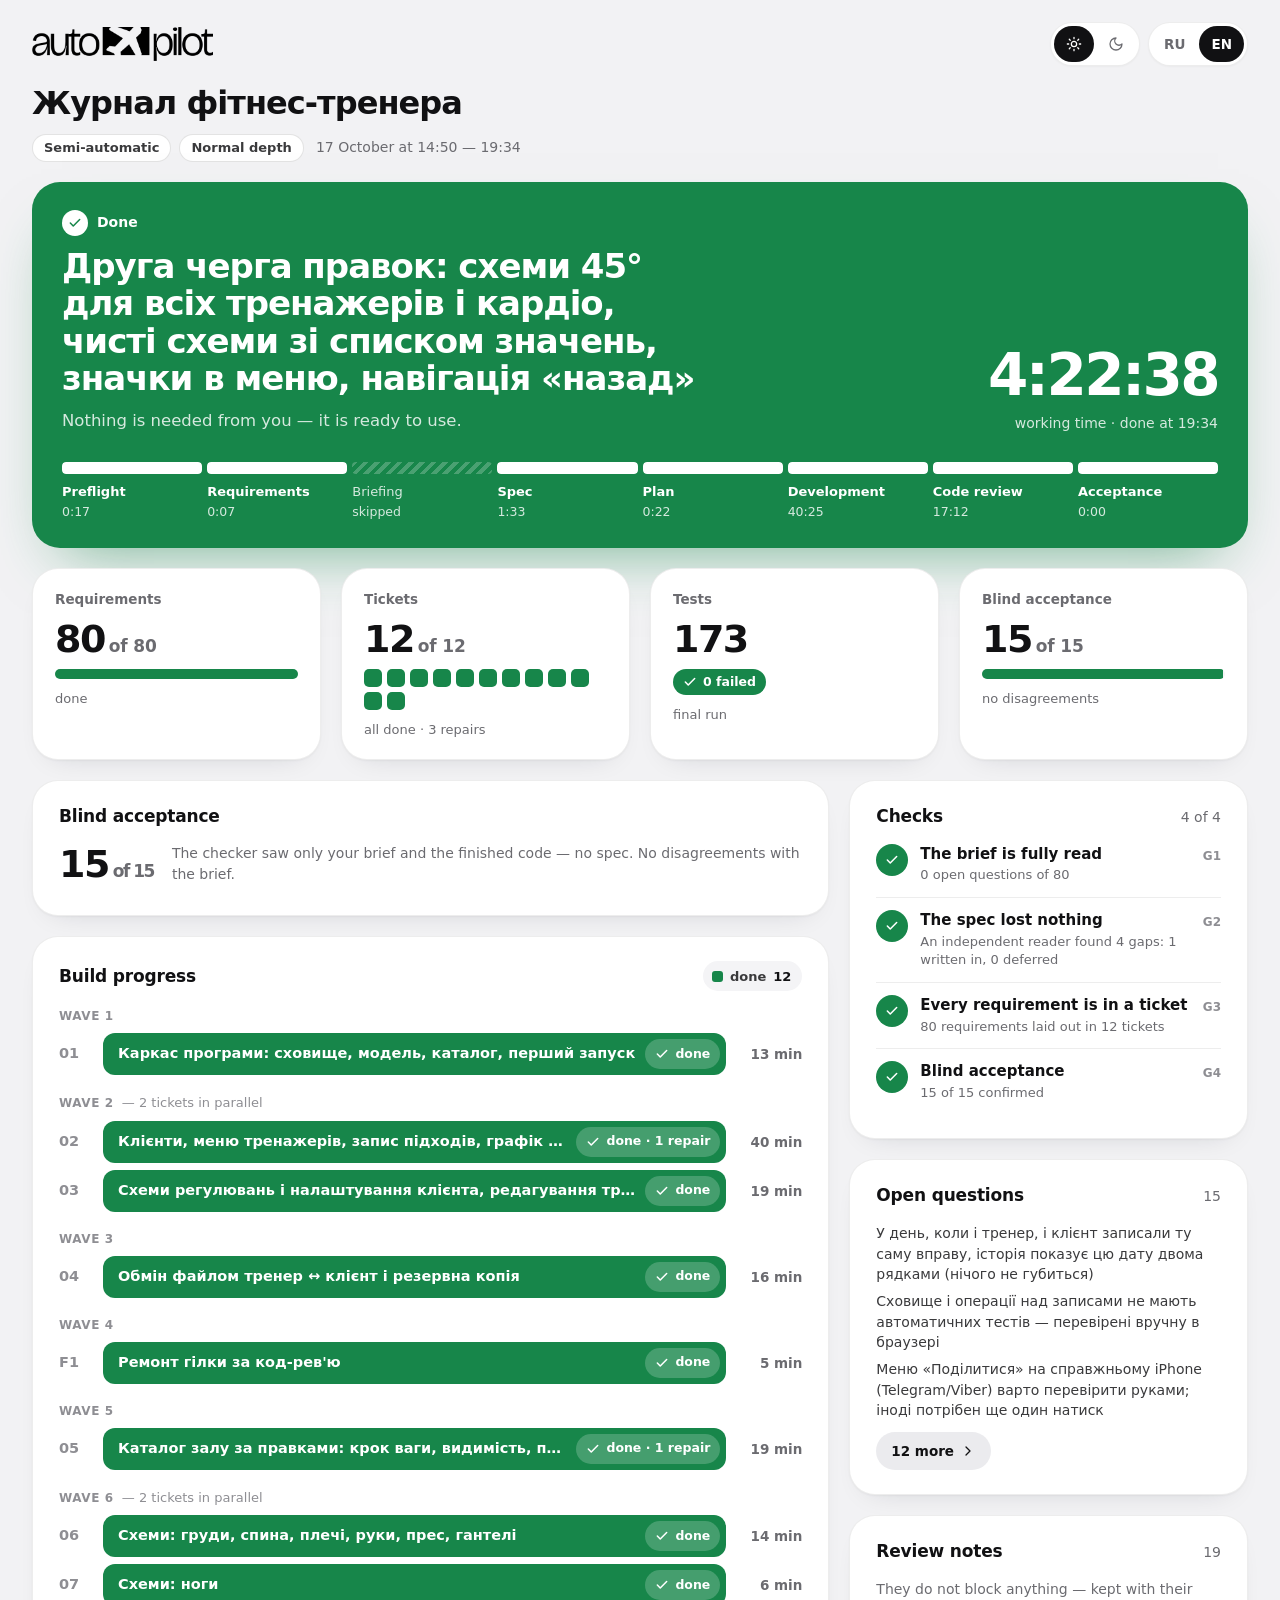
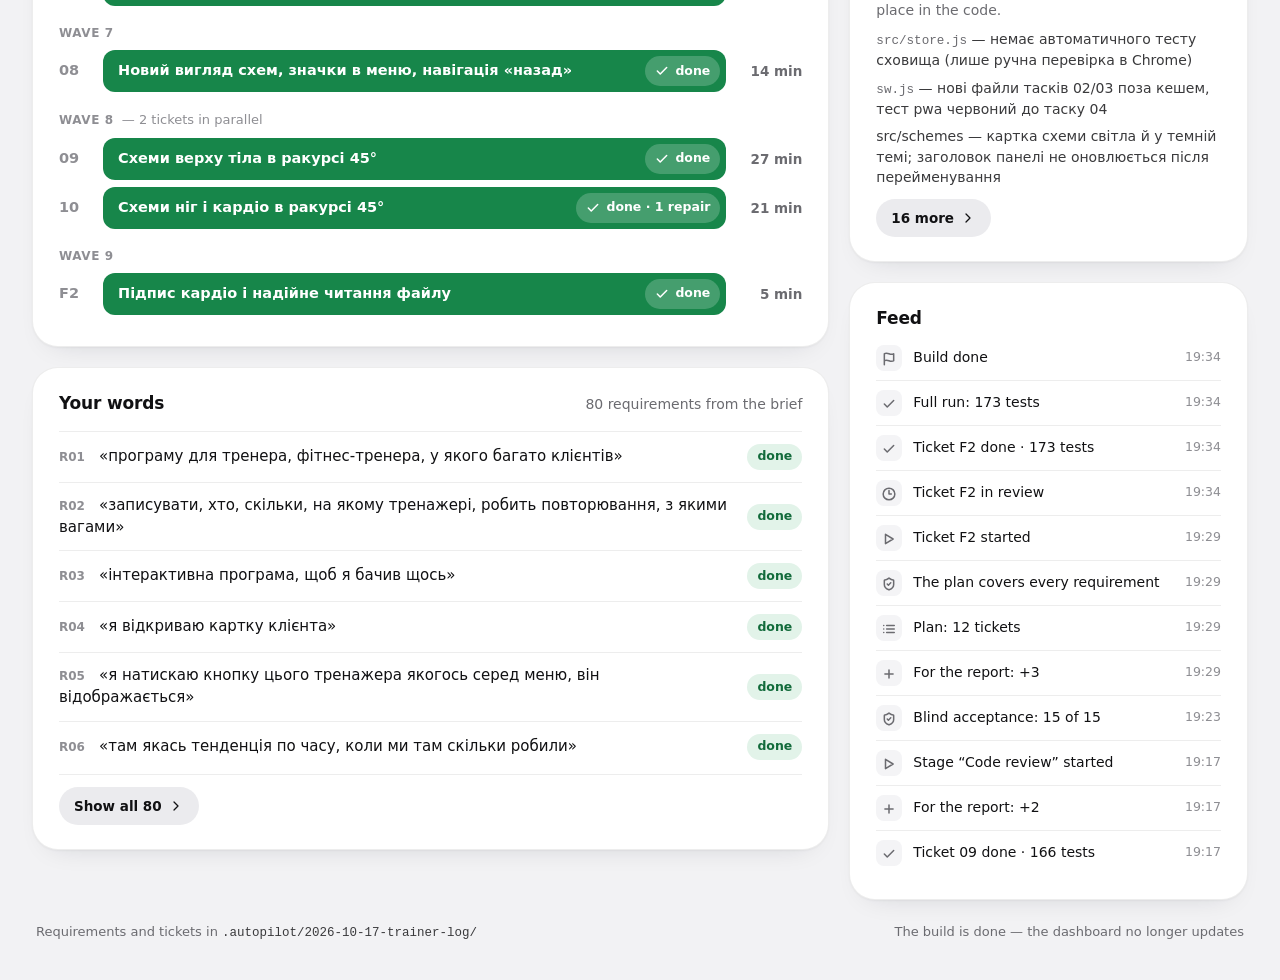
==== commit 9e00aa12: "Autopilot: сборка сдана Co-Authored-By: Claude Opus 5.5 <noreply@anthropic.com> Autopilot-Run: 2026-" ====
--- a/.autopilot/dashboard.html
+++ b/.autopilot/dashboard.html
@@ -341,7 +341,7 @@
      правке, снимок — на каждом вызове .autopilot/ap.py, и он же вписывает
      файл в страницу, так что снимок либо равен файлу, либо старше его.
      Между маркерами правит только ap.py; руками — никогда. -->
-<script>/*STATE-BEGIN*/window.STATE={"version": 2, "slug": "trainer-log", "dir": "2026-10-17-trainer-log--wip", "title": "Журнал фітнес-тренера", "mode": "semi", "depth": "normal", "tier": "T2", "briefFile": "2026-10-17-brief-pravky-2.md", "memoryFile": "AGENTS.md", "memoryOwner": "autopilot", "skillDir": "C:/Антігравіті ресьорч/.claude/skills/autopilot", "baseCommit": "a3eeb4c", "startedAt": "2026-10-17T17:50:53+03:00", "updatedAt": "2026-10-17T21:37:03+03:00", "finishedAt": null, "stages": [{"id": "preflight", "status": "done", "startedAt": "2026-10-17T17:50:53+03:00", "finishedAt": "2026-10-17T17:51:10+03:00"}, {"id": "manifest", "status": "done", "startedAt": "2026-10-17T21:35:18+03:00", "finishedAt": "2026-10-17T21:35:25+03:00"}, {"id": "briefing", "status": "skipped", "startedAt": "2026-10-17T21:35:23+03:00", "finishedAt": "2026-10-17T21:35:23+03:00", "note": "правки однозначні; два питання без відповіді — взято запропоноване"}, {"id": "spec", "status": "done", "startedAt": "2026-10-17T21:35:25+03:00", "finishedAt": "2026-10-17T21:36:58+03:00"}, {"id": "plan", "status": "active", "startedAt": "2026-10-17T21:36:58+03:00"}, {"id": "build", "status": "pending"}, {"id": "review", "status": "pending"}, {"id": "final", "status": "pending"}], "requirements": {"total": 80, "done": 66, "inTicket": 14, "inSpec": 0, "placeholder": 0, "deferred": 0, "dropped": 0}, "tickets": [{"id": "01", "title": "Каркас програми: сховище, модель, каталог, перший запуск", "requirements": ["R09", "R10", "R25", "R30", "R31", "R32", "R44i", "R49i"], "blockedBy": [], "wave": 1, "zone": ["index.html", "app.css", "css/", "screens.css", "schemes.css", "index.html", "manifest.webmanifest", "sw.js", "icons/", "src/app.js", "src/store.js", "src/core/model.js", "src/core/catalog.js", "src/ui/dom.js", "src/ui/start.js", "src/ui/settings.js", "src/schemes/index.js", "test/"], "review": "да — фундамент", "model": "сильная", "status": "done", "startedAt": "2026-10-17T18:02:36+03:00", "finishedAt": "2026-10-17T18:15:08+03:00", "retries": 0, "repairs": 0, "tests": {"passed": 32, "failed": 0}, "commit": "b72bf82"}, {"id": "02", "title": "Клієнти, меню тренажерів, запис підходів, графік та історія", "requirements": ["R01", "R02", "R03", "R04", "R05", "R06", "R14", "R15", "R18", "R21", "R28", "R43i", "R48i", "G01"], "blockedBy": ["01"], "wave": 2, "zone": ["src/ui/clients.js", "src/ui/client.js", "src/ui/exercise.js", "src/ui/chart.js", "src/core/chartdata.js", "test/chartdata.test.js", "css/screens.css"], "review": "нет", "model": "обычная", "status": "done", "startedAt": "2026-10-17T18:15:10+03:00", "finishedAt": "2026-10-17T18:55:09+03:00", "retries": 0, "repairs": 1, "repairFindings": ["exercise.js не парситься як ES-модуль — програма не завантажується; + тест парсингу модулів"], "tests": {"passed": 99, "failed": 0}, "commit": "19412f6"}, {"id": "03", "title": "Схеми регулювань і налаштування клієнта, редагування тренажерів", "requirements": ["R07", "R16", "R17", "R22", "R23", "R24", "R26", "R27", "R29", "R30", "R33", "R34", "R35", "R36", "R37", "R38", "R39", "R40", "R41", "R42"], "blockedBy": ["01"], "wave": 2, "zone": ["src/schemes/", "src/ui/equipment.js", "test/schemes.test.js", "css/schemes.css"], "review": "нет", "model": "сильная", "status": "done", "startedAt": "2026-10-17T18:15:10+03:00", "finishedAt": "2026-10-17T18:33:57+03:00", "retries": 0, "repairs": 0, "tests": {"passed": 50, "failed": 1}, "commit": "2ae9ba9"}, {"id": "04", "title": "Обмін файлом тренер ↔ клієнт і резервна копія", "requirements": ["R08", "R11", "R12", "R13", "R19", "R20", "R44i", "R45i", "R46i", "R47i"], "blockedBy": ["01", "02", "03"], "wave": 3, "zone": ["sw.js", "src/core/sync.js", "src/share.js", "src/ui/exchange.js", "test/sync.test.js", "src/ui/client.js", "src/ui/start.js", "src/ui/settings.js"], "review": "да — злиття і видалення даних користувача", "model": "сильная", "status": "done", "startedAt": "2026-10-17T18:41:10+03:00", "finishedAt": "2026-10-17T18:57:01+03:00", "retries": 0, "repairs": 0, "tests": {"passed": 99, "failed": 0}, "commit": "89a23b9"}, {"id": "05", "title": "Каталог залу за правками: крок ваги, видимість, прес, гантелі, оновлення на встановлених телефонах", "requirements": ["G02", "G17", "G03", "G04", "G06", "G07", "G08", "G09", "G10", "G11", "G12", "G13", "G14", "G16"], "blockedBy": [], "wave": 5, "zone": ["src/core/catalog.js", "src/core/model.js", "src/store.js", "src/ui/log-form.js", "src/ui/client.js", "src/schemes/registry.js", "src/schemes/index.js", "src/schemes/upper.js", "src/schemes/legs.js", "sw.js", "test/catalog.test.js", "test/model.test.js", "test/migration.test.js"], "review": "да — фундамент і міграція даних користувача", "model": "сильная", "status": "done", "startedAt": "2026-10-17T19:46:18+03:00", "finishedAt": "2026-10-17T20:05:04+03:00", "retries": 0, "repairs": 1, "repairFindings": ["змінені тренером eq-16 / старі Гантелі не мають ставати retired або мають повертатися з «Тренажери»"], "tests": {"passed": 124, "failed": 0}, "commit": "83e42c4"}, {"id": "06", "title": "Схеми: груди, спина, плечі, руки, прес, гантелі", "requirements": ["G03", "G04", "G05", "G15", "G16"], "blockedBy": ["05"], "wave": 6, "zone": ["src/schemes/upper.js", "src/schemes/lever-pulldown.js", "test/schemes-upper.test.js"], "review": "нет", "model": "сильная", "status": "done", "startedAt": "2026-10-17T20:05:06+03:00", "finishedAt": "2026-10-17T20:19:20+03:00", "retries": 0, "repairs": 0, "tests": {"passed": 143, "failed": 0}, "commit": "efc6069"}, {"id": "07", "title": "Схеми: ноги", "requirements": ["G05", "G13", "G14", "G15"], "blockedBy": ["05"], "wave": 6, "zone": ["src/schemes/legs.js", "test/schemes-legs.test.js"], "review": "нет", "model": "обычная", "status": "done", "startedAt": "2026-10-17T20:05:06+03:00", "finishedAt": "2026-10-17T20:11:33+03:00", "retries": 0, "repairs": 0, "tests": {"passed": 131, "failed": 1}, "commit": "feb45f5"}, {"id": "08", "title": "Новий вигляд схем, значки в меню, навігація «назад»", "requirements": ["G18", "G30", "G31"], "blockedBy": [], "wave": 7, "zone": ["src/schemes/index.js", "src/schemes/registry.js", "src/schemes/svg.js", "src/schemes/values.js", "src/schemes/cardio.js", "src/core/catalog.js", "src/ui/client.js", "src/ui/exercise.js", "src/app.js", "css/schemes.css", "css/screens.css", "sw.js", "test/schemes.test.js", "test/catalog.test.js", "test/migration.test.js", "test/nav.test.js"], "review": "да — фундамент", "model": "сильная", "status": "pending", "retries": 0, "repairs": 0}, {"id": "09", "title": "Схеми верху тіла в ракурсі 45°", "requirements": ["G19", "G20", "G26", "G27", "G28", "G29"], "blockedBy": ["08"], "wave": 8, "zone": ["src/schemes/upper.js", "src/schemes/butterfly.js", "src/schemes/low-row.js", "src/schemes/lever-pulldown.js", "test/schemes-upper.test.js"], "review": "нет", "model": "сильная", "status": "pending", "retries": 0, "repairs": 0}, {"id": "10", "title": "Схеми ніг і кардіо в ракурсі 45°", "requirements": ["G19", "G21", "G22", "G23", "G24", "G25"], "blockedBy": ["08"], "wave": 8, "zone": ["src/schemes/legs.js", "src/schemes/cardio.js", "test/schemes-legs.test.js", "test/schemes-cardio.test.js"], "review": "нет", "model": "сильная", "status": "pending", "retries": 0, "repairs": 0}, {"id": "F1", "title": "Ремонт гілки за код-рев'ю", "requirements": ["R12", "R13", "R20", "R45i", "R47i"], "blockedBy": [], "wave": 4, "zone": ["src/core/sync.js", "test/sync.test.js", "src/app.js", "src/ui/exchange.js", "src/ui/clients.js"], "review": "да — ремонт ветки", "model": "сильная", "status": "done", "startedAt": "2026-10-17T19:00:35+03:00", "finishedAt": "2026-10-17T19:05:51+03:00", "retries": 0, "repairs": 0, "tests": {"passed": 102, "failed": 0}, "commit": "f8cfef2"}], "tests": {"passed": 143, "failed": 0}, "debt": {"placeholders": [], "assumptions": [], "emptyEnv": []}, "additions": [], "coverage": {"found": 4, "fixed": 1, "deferred": 0, "items": []}, "concerns": ["src/store.js — немає автоматичного тесту сховища (лише ручна перевірка в Chrome)", "sw.js — нові файли тасків 02/03 поза кешем, тест pwa червоний до таску 04", "src/schemes — картка схеми світла й у темній темі; заголовок панелі не оновлюється після перейменування", "src/ui/log-data.js — операції над сесіями без тестів; UI таску 02 не перевірено в браузері", "src/ui/client.js — плашки «Давно не зберігали копію» немає на списку клієнтів тренера (лише картка й налаштування)", "src/share.js — меню «Поділитися» на справжньому iPhone не перевірено; при NotAllowedError потрібен ще один натиск", "src/core/sync.js:297,105 — id налаштування з файлу не звіряється з settingId(clientId,exerciseId,adjustmentId)", "src/core/sync.js:101-106 — CHECKS не перевіряють equipmentId/exerciseId/date сесії, equipmentId налаштування, id/name вправ", "src/core/sync.js:197,321 — при перенесенні сесії в іншу картку updatedAt не змінюється; на двох телефонах запис може жити в різних картках", "src/core/sync.js:312,337 — підходи тренера і клієнта в один день на одну вправу дають дві сесії на дату", "src/ui/exchange.js:196 — текст «нічого не видаляється» при відновленні копії неточний", "src/core/catalog.js:204 — тренажер, схований тренером, показується сірим клієнту з записами на ньому", "src/core/catalog.js:284 — «тренер торкався видимості» визначається за наявністю поля hidden; не задокументовано", "src/ui/client.js:17 — сірий стиль рідкісних inline замість класу в css/screens.css", "src/store.js — виклик апгрейду каталогу при відкритті/replaceAll/applyChanges без автотесту"], "blind": null, "beats": ["2026-10-17T17:50:53+03:00", "2026-10-17T17:51:10+03:00", "2026-10-17T17:51:50+03:00", "2026-10-17T17:52:18+03:00", "2026-10-17T17:52:52+03:00", "2026-10-17T17:55:42+03:00", "2026-10-17T17:56:00+03:00", "2026-10-17T17:59:37+03:00", "2026-10-17T17:59:47+03:00", "2026-10-17T18:02:02+03:00", "2026-10-17T18:02:04+03:00", "2026-10-17T18:02:05+03:00", "2026-10-17T18:02:14+03:00", "2026-10-17T18:02:22+03:00", "2026-10-17T18:02:36+03:00", "2026-10-17T18:11:28+03:00", "2026-10-17T18:13:44+03:00", "2026-10-17T18:15:08+03:00", "2026-10-17T18:15:10+03:00", "2026-10-17T18:33:57+03:00", "2026-10-17T18:33:59+03:00", "2026-10-17T18:41:06+03:00", "2026-10-17T18:41:08+03:00", "2026-10-17T18:41:10+03:00", "2026-10-17T18:54:16+03:00", "2026-10-17T18:54:18+03:00", "2026-10-17T18:54:24+03:00", "2026-10-17T18:55:09+03:00", "2026-10-17T18:57:01+03:00", "2026-10-17T18:57:02+03:00", "2026-10-17T18:57:04+03:00", "2026-10-17T19:00:29+03:00", "2026-10-17T19:00:31+03:00", "2026-10-17T19:00:33+03:00", "2026-10-17T19:00:35+03:00", "2026-10-17T19:04:45+03:00", "2026-10-17T19:05:51+03:00", "2026-10-17T19:05:53+03:00", "2026-10-17T19:13:36+03:00", "2026-10-17T19:14:59+03:00", "2026-10-17T19:15:01+03:00", "2026-10-17T19:44:10+03:00", "2026-10-17T19:44:11+03:00", "2026-10-17T19:44:39+03:00", "2026-10-17T19:44:40+03:00", "2026-10-17T19:44:42+03:00", "2026-10-17T19:45:41+03:00", "2026-10-17T19:45:42+03:00", "2026-10-17T19:45:44+03:00", "2026-10-17T19:45:55+03:00", "2026-10-17T19:45:56+03:00", "2026-10-17T19:46:17+03:00", "2026-10-17T19:46:18+03:00", "2026-10-17T19:47:10+03:00", "2026-10-17T19:59:36+03:00", "2026-10-17T20:02:48+03:00", "2026-10-17T20:02:50+03:00", "2026-10-17T20:05:04+03:00", "2026-10-17T20:05:06+03:00", "2026-10-17T20:11:33+03:00", "2026-10-17T20:11:34+03:00", "2026-10-17T20:19:20+03:00", "2026-10-17T20:19:22+03:00", "2026-10-17T20:19:24+03:00", "2026-10-17T20:24:51+03:00", "2026-10-17T20:24:52+03:00", "2026-10-17T20:31:15+03:00", "2026-10-17T20:31:16+03:00", "2026-10-17T20:31:42+03:00", "2026-10-17T21:35:18+03:00", "2026-10-17T21:35:19+03:00", "2026-10-17T21:35:21+03:00", "2026-10-17T21:35:23+03:00", "2026-10-17T21:35:25+03:00", "2026-10-17T21:36:58+03:00", "2026-10-17T21:37:00+03:00", "2026-10-17T21:37:03+03:00"], "rev": 78, "waiting": null, "waits": [{"kind": "briefing", "from": "2026-10-17T17:52:52+03:00", "to": "2026-10-17T17:55:42+03:00"}], "log": [{"t": "2026-10-17T17:50:53+03:00", "k": "init"}, {"t": "2026-10-17T17:51:10+03:00", "k": "stage", "id": "manifest", "act": "start"}, {"t": "2026-10-17T17:52:18+03:00", "k": "stage", "id": "briefing", "act": "start"}, {"t": "2026-10-17T17:52:52+03:00", "k": "ask", "kind": "briefing", "note": "три питання — як ставити на телефони, Метелик з двома вправами, схема чи фото"}, {"t": "2026-10-17T17:55:42+03:00", "k": "answered", "kind": "briefing"}, {"t": "2026-10-17T17:56:00+03:00", "k": "gate", "g": "G1", "ok": false, "open": 50, "total": 50}, {"t": "2026-10-17T17:56:00+03:00", "k": "stage", "id": "spec", "act": "start"}, {"t": "2026-10-17T17:59:37+03:00", "k": "gate", "g": "G2", "ok": true, "found": 3, "fixed": 3, "deferred": 0}, {"t": "2026-10-17T17:59:47+03:00", "k": "stage", "id": "plan", "act": "start"}, {"t": "2026-10-17T18:02:02+03:00", "k": "tier", "v": "T2"}, {"t": "2026-10-17T18:02:04+03:00", "k": "tickets", "n": 4}, {"t": "2026-10-17T18:02:05+03:00", "k": "gate", "g": "G3", "ok": true, "problems": 0}, {"t": "2026-10-17T18:02:22+03:00", "k": "stage", "id": "build", "act": "start"}, {"t": "2026-10-17T18:02:36+03:00", "k": "ticket", "ids": ["01"], "act": "start"}, {"t": "2026-10-17T18:11:28+03:00", "k": "ticket", "ids": ["01"], "act": "review"}, {"t": "2026-10-17T18:13:44+03:00", "k": "add", "key": "concerns", "n": 1}, {"t": "2026-10-17T18:15:08+03:00", "k": "ticket", "ids": ["01"], "act": "done", "tests": {"passed": 32, "failed": 0}}, {"t": "2026-10-17T18:15:10+03:00", "k": "ticket", "ids": ["02", "03"], "act": "start"}, {"t": "2026-10-17T18:33:57+03:00", "k": "ticket", "ids": ["03"], "act": "done", "tests": {"passed": 50, "failed": 1}}, {"t": "2026-10-17T18:33:59+03:00", "k": "add", "key": "concerns", "n": 2}, {"t": "2026-10-17T18:41:06+03:00", "k": "ticket", "ids": ["02"], "act": "done", "tests": {"passed": 50, "failed": 1}}, {"t": "2026-10-17T18:41:08+03:00", "k": "add", "key": "concerns", "n": 1}, {"t": "2026-10-17T18:41:10+03:00", "k": "ticket", "ids": ["04"], "act": "start"}, {"t": "2026-10-17T18:54:16+03:00", "k": "ticket", "ids": ["04"], "act": "review"}, {"t": "2026-10-17T18:54:18+03:00", "k": "add", "key": "concerns", "n": 2}, {"t": "2026-10-17T18:54:24+03:00", "k": "ticket", "ids": ["02"], "act": "repair", "note": "exercise.js не парситься як ES-модуль — програма не завантажується; + тест парсингу модулів"}, {"t": "2026-10-17T18:55:09+03:00", "k": "ticket", "ids": ["02"], "act": "done", "tests": {"passed": 99, "failed": 0}}, {"t": "2026-10-17T18:57:01+03:00", "k": "ticket", "ids": ["04"], "act": "done", "tests": {"passed": 99, "failed": 0}}, {"t": "2026-10-17T18:57:02+03:00", "k": "add", "key": "concerns", "n": 5}, {"t": "2026-10-17T18:57:04+03:00", "k": "stage", "id": "review", "act": "start"}, {"t": "2026-10-17T19:00:29+03:00", "k": "tickets", "n": 5}, {"t": "2026-10-17T19:00:31+03:00", "k": "gate", "g": "G3", "ok": true, "problems": 0}, {"t": "2026-10-17T19:00:33+03:00", "k": "add", "key": "report", "n": 4}, {"t": "2026-10-17T19:00:35+03:00", "k": "ticket", "ids": ["F1"], "act": "start"}, {"t": "2026-10-17T19:04:45+03:00", "k": "ticket", "ids": ["F1"], "act": "review"}, {"t": "2026-10-17T19:05:51+03:00", "k": "ticket", "ids": ["F1"], "act": "done", "tests": {"passed": 102, "failed": 0}}, {"t": "2026-10-17T19:05:53+03:00", "k": "stage", "id": "final", "act": "start"}, {"t": "2026-10-17T19:13:36+03:00", "k": "gate", "g": "G4", "ok": false, "checked": 32, "matched": 30}, {"t": "2026-10-17T19:14:59+03:00", "k": "tests", "passed": 102, "failed": 0}, {"t": "2026-10-17T19:15:01+03:00", "k": "finish", "result": "Офлайн-програма на телефон для тренера й клієнтів: картки, записи Л/П, графіки, схеми 3 тренажерів, обмін файлом, копія"}, {"t": "2026-10-17T19:44:10+03:00", "k": "reopen"}, {"t": "2026-10-17T19:44:39+03:00", "k": "stage", "id": "manifest", "act": "start"}, {"t": "2026-10-17T19:44:40+03:00", "k": "stage", "id": "briefing", "act": "skip", "note": "правки однозначні; два питання без відповіді — взято запропоноване"}, {"t": "2026-10-17T19:44:42+03:00", "k": "gate", "g": "G1", "ok": true, "open": 0, "total": 65}, {"t": "2026-10-17T19:44:42+03:00", "k": "stage", "id": "spec", "act": "start"}, {"t": "2026-10-17T19:45:41+03:00", "k": "stage", "id": "plan", "act": "start"}, {"t": "2026-10-17T19:45:42+03:00", "k": "tickets", "n": 8}, {"t": "2026-10-17T19:45:44+03:00", "k": "gate", "g": "G3", "ok": false, "problems": 1}, {"t": "2026-10-17T19:45:55+03:00", "k": "tickets", "n": 8}, {"t": "2026-10-17T19:45:56+03:00", "k": "gate", "g": "G3", "ok": true, "problems": 0}, {"t": "2026-10-17T19:46:17+03:00", "k": "stage", "id": "build", "act": "start"}, {"t": "2026-10-17T19:46:18+03:00", "k": "ticket", "ids": ["05"], "act": "start"}, {"t": "2026-10-17T19:47:10+03:00", "k": "gate", "g": "G2", "ok": false, "found": 4, "fixed": 1, "deferred": 0}, {"t": "2026-10-17T19:59:36+03:00", "k": "ticket", "ids": ["05"], "act": "review"}, {"t": "2026-10-17T20:02:48+03:00", "k": "ticket", "ids": ["05"], "act": "repair", "note": "змінені тренером eq-16 / старі Гантелі не мають ставати retired або мають повертатися з «Тренажери»"}, {"t": "2026-10-17T20:02:50+03:00", "k": "add", "key": "concerns", "n": 4}, {"t": "2026-10-17T20:05:04+03:00", "k": "ticket", "ids": ["05"], "act": "done", "tests": {"passed": 124, "failed": 0}}, {"t": "2026-10-17T20:05:06+03:00", "k": "ticket", "ids": ["06", "07"], "act": "start"}, {"t": "2026-10-17T20:11:33+03:00", "k": "ticket", "ids": ["07"], "act": "done", "tests": {"passed": 131, "failed": 1}}, {"t": "2026-10-17T20:11:34+03:00", "k": "add", "key": "report", "n": 1}, {"t": "2026-10-17T20:19:20+03:00", "k": "ticket", "ids": ["06"], "act": "done", "tests": {"passed": 143, "failed": 0}}, {"t": "2026-10-17T20:19:22+03:00", "k": "add", "key": "report", "n": 1}, {"t": "2026-10-17T20:19:24+03:00", "k": "stage", "id": "review", "act": "start"}, {"t": "2026-10-17T20:24:51+03:00", "k": "add", "key": "report", "n": 4}, {"t": "2026-10-17T20:24:52+03:00", "k": "stage", "id": "final", "act": "start"}, {"t": "2026-10-17T20:31:15+03:00", "k": "gate", "g": "G4", "ok": false, "checked": 26, "matched": 25}, {"t": "2026-10-17T20:31:16+03:00", "k": "tests", "passed": 143, "failed": 0}, {"t": "2026-10-17T20:31:42+03:00", "k": "finish", "result": "Правки після першого запуску: крок ваги 5/2,5, каталог залу, схеми для кожного тренажера, розділ «Гантелі»"}, {"t": "2026-10-17T21:35:18+03:00", "k": "reopen"}, {"t": "2026-10-17T21:35:21+03:00", "k": "stage", "id": "manifest", "act": "start"}, {"t": "2026-10-17T21:35:23+03:00", "k": "stage", "id": "briefing", "act": "skip", "note": "правки однозначні; два питання без відповіді — взято запропоноване"}, {"t": "2026-10-17T21:35:25+03:00", "k": "gate", "g": "G1", "ok": true, "open": 0, "total": 80}, {"t": "2026-10-17T21:35:25+03:00", "k": "stage", "id": "spec", "act": "start"}, {"t": "2026-10-17T21:36:58+03:00", "k": "stage", "id": "plan", "act": "start"}, {"t": "2026-10-17T21:37:00+03:00", "k": "tickets", "n": 11}, {"t": "2026-10-17T21:37:03+03:00", "k": "gate", "g": "G3", "ok": true, "problems": 0}], "reqList": [{"id": "R01", "text": "«програму для тренера, фітнес-тренера, у якого багато клієнтів»", "status": "done"}, {"id": "R02", "text": "«записувати, хто, скільки, на якому тренажері, робить повторювання, з якими вагами»", "status": "done"}, {"id": "R03", "text": "«інтерактивна програма, щоб я бачив щось»", "status": "done"}, {"id": "R04", "text": "«я відкриваю картку клієнта»", "status": "done"}, {"id": "R05", "text": "«я натискаю кнопку цього тренажера якогось серед меню, він відображається»", "status": "done"}, {"id": "R06", "text": "«там якась тенденція по часу, коли ми там скільки робили»", "status": "done"}, {"id": "R07", "text": "«під цю людину, якісь конкретні там налаштування, висота сидіння, чи ще щось»", "status": "done"}, {"id": "R08", "text": "«клієнт сам вирішив потренуватись, потренувався, вписав результати … як воно з'явиться на телефоні у тренера?»", "status": "done"}, {"id": "R09", "text": "«Пристрій: телефон, в залі, біля тренажера.»", "status": "done"}, {"id": "R10", "text": "«Дані: зберігаються на телефоні (без хмари, без реєстрації, без акаунтів).»", "status": "done"}, {"id": "R11", "text": "«Користувачі: тренер і клієнти. У клієнта — та сама програма на своєму телефоні.»", "status": "done"}, {"id": "R12", "text": "«обмін файлом через месенджер (Telegram, Viber). Клієнт натискає «надіслати тренеру» — тренер відкриває файл, і записи додаються в картку клієнта»", "status": "done"}, {"id": "R13", "text": "«Так само в зворотний бік: тренер надсилає клієнту його дані.»", "status": "done"}, {"id": "R14", "text": "«Клієнт може сам: записувати свої тренування»", "status": "done"}, {"id": "R15", "text": "«[клієнт може сам] дивитись графіки прогресу»", "status": "done"}, {"id": "R16", "text": "«[клієнт може сам] бачити й редагувати свої налаштування на тренажерах»", "status": "done"}, {"id": "R17", "text": "«Тренажери: тренер створює список сам, під свій зал.»", "status": "done"}, {"id": "R18", "text": "«показувати всі записи як є (дата, підходи, повторення, вага). Програма не рахує «робочу вагу»»", "status": "done"}, {"id": "R19", "text": "«Налаштування на тренажері редагують і тренер, і клієнт; якщо змінили обоє — лишається пізніша зміна.»", "status": "done"}, {"id": "R20", "text": "«кнопка «Зберегти копію» (файлом, напр. собі в Telegram), бо дані лише в телефоні»", "status": "done"}, {"id": "R21", "text": "«не лише тренажери — обов'язково гантелі, турнік, кардіо (для кардіо — час, дистанція тощо)»", "status": "done"}, {"id": "R22", "text": "«Налаштування — окремі поля під кожен тренажер (не вільний текст)»", "status": "done"}, {"id": "R23", "text": "«прям на фото тренажера чи якось на схемки такий показати, що означає сидіння 1 або сидіння 2 … ЦЕ ДУЖЕ ВАЖЛИВО»", "status": "done"}, {"id": "R24", "text": "«У картці клієнта на схемі видно саме його значення.»", "status": "done"}, {"id": "R25", "text": "«Тренажери — лише одного конкретного залу; список і вигляд тренажерів беремо з сайту цього залу» (26 тренажерів, gym/equipment.md)", "status": "done"}, {"id": "R26", "text": "«Регулювань … на сайті немає … До того на схемах — помітні заглушки, не вигадані цифри.»", "status": "done"}, {"id": "R27", "text": "«Перший етап: схеми регулювань лише для 2–3 головних тренажерів … Схему малювати за фото з залу»", "status": "done"}, {"id": "R28", "text": "«Вага на тренажерах з дисками — окремо на кожну руку (ліва / права), і вона може відрізнятися.»", "status": "done"}, {"id": "R29", "text": "«Тренер дає тренажерам свої назви (напр. «Метелик») — назву тренажера тренер може змінити.»", "status": "done"}, {"id": "R30", "text": "«Список тренажерів має стартово бути вже в програмі; тренер може додати свій тренажер.»", "status": "done"}, {"id": "R31", "text": "«Нотатки до тренувань не потрібні.»", "status": "done"}, {"id": "R32", "text": "«Мова інтерфейсу: українська.»", "status": "done"}, {"id": "R33", "text": "«Метелик»: «Позиція ручок — зверху … Позицій: 5 ⚠ приблизно»; «Висота сидіння — знизу … Позицій: 5 ⚠ приблизно»", "status": "done"}, {"id": "R34", "text": "«Метелик»: «схоже, на ньому ж виконують «Відведення рук назад» (№11), сидячи обличчям до спинки»", "status": "done"}, {"id": "R35", "text": "Тяга нижнього блока: «Регулювань немає. Налаштування клієнта — яка ручка (кріпиться на карабін).»", "status": "done"}, {"id": "R36", "text": "Вертикальна тяга: «Висота сидіння. Позицій: ⚠ невідомо (за аналогією з «Метеликом» — 5, уточнити)»", "status": "done"}, {"id": "R37", "text": "«Хват — ручка одна, але є три позиції рук … зелена … червона … помаранчева … на схемі ручки підсвічено, де саме брати»", "status": "done"}, {"id": "R38", "text": "«Назви позицій ⚠ поки умовні — тренер зможе перейменувати.»", "status": "done"}, {"id": "R39", "text": "«Хват «збоку» не включати.»", "status": "done"}, {"id": "R40", "text": "«Один набір ручок … однаковий для всіх тяг … Для кожного блокового тренажера в картці клієнта зберігається, з якою ручкою він працює»", "status": "done"}, {"id": "R41", "text": "«у програмі — малюнок кожної ручки, щоб одразу було видно, яку брати»; «включай всі 5 … №6 поки не включаємо»", "status": "done"}, {"id": "R42", "text": "«Кількість позицій, позначена «⚠ приблизно», — припущення автора; уточнити в залі.»", "status": "done"}, {"id": "R43i", "text": "(подразумевается) тренер додає, перейменовує й видаляє клієнтів", "status": "done"}, {"id": "R44i", "text": "(подразумевается) кожен телефон знає, чий він: тренера чи клієнта (у клієнта — лише своя картка)", "status": "done"}, {"id": "R45i", "text": "(подразумевается) з «Зберегти копію» можна відновити дані на новому телефоні", "status": "done"}, {"id": "R46i", "text": "(подразумевается) повторне відкриття того самого файлу не дублює записи", "status": "done"}, {"id": "R47i", "text": "(подразумевается) файл від клієнта потрапляє саме в його картку, а не в чужу", "status": "done"}, {"id": "R48i", "text": "(подразумевается) помилково введений запис можна виправити або видалити", "status": "done"}, {"id": "R49i", "text": "(подразумевается) програма якось потрапляє на телефони тренера й клієнтів і працює без інтернету в залі", "status": "done"}, {"id": "G01", "text": "«деякі тренажери є в них таке, що на одному тренажері виконуються дві абсолютно разні вправи … роби якесь зрозуміло, щоб це було зрозуміле перемикання»", "status": "done"}, {"id": "G02", "text": "«на оцих блокових тренажерах, де ти шпильку вставляєш, там всюди кроп 5 кілограмів»", "status": "done"}, {"id": "G03", "text": "«От той, що ми ручки розбирали з різними хватами, оце іменно той, що спереді себе ти тянеш, а не зверху» — схема з трьома хватами належить горизонтальній тязі на дисках", "status": "done"}, {"id": "G04", "text": "«жим у тренажері … регулюється тільки висота сидіння, теж постав 5 підміток»", "status": "done"}, {"id": "G05", "text": "«до кожного тренажера буде схемка, щоб було зрозуміло, що це за тренажер»", "status": "done"}, {"id": "G06", "text": "«жим у блоці такого тренажера немає» (груди і плечі); не пам'ятає «Розгинання в блоці», «Жим ногами сидячи»", "status": "done"}, {"id": "G07", "text": "«Тяга горизонтального блоку … міняється тільки ручка»; «Тяга вертикального блоку … крок 5 кг, міняється ручка … прижимний валік … хай буде»", "status": "done"}, {"id": "G08", "text": "«Вертикальна тяга в силовому тренажері … дві позиції ручки і теж бліни. Регулюється тільки прижимний валік»", "status": "done"}, {"id": "G09", "text": "«Згинання рук у блоці … ніхто ніколи це не робить»; гравітрони — «в кінець списка сіреньких»", "status": "done"}, {"id": "G10", "text": "«Скручування на прес і ротація на прес. У нас це один тренажер … два перемикача»", "status": "done"}, {"id": "G11", "text": "«Відведення рук у тренажері сидячі … тільки висота сидіння»", "status": "done"}, {"id": "G12", "text": "«Жим у тренажері сидячі. Так, дві позиції у ручок. Крок ваги, як у блінах … Постав регуляцію висота стільця»", "status": "done"}, {"id": "G13", "text": "«Згинання ніг лежачі регулюється валік по кругу … круглий шарнір … 5 кілограмів на крок»", "status": "done"}, {"id": "G14", "text": "«Розгинання ніг … валік і … наклон. Два шарніра … і … видвигання спинки»", "status": "done"}, {"id": "G15", "text": "Жим ногами лежачи, Гак-машина — «нічого не регулюється, тільки вага»; Розведення / Зведення ніг, Жим на трицепс — «просто схему»", "status": "done"}, {"id": "G16", "text": "«для гантель додай взагалі цілий розділ … на біцепс, … на лавки на біцепс, … з молоточками, на плечі по бокам, на плечі наперед, … від груді … може ти щось додай»", "status": "done"}, {"id": "G17", "text": "«круг ваги на дискових тренажерах 2,5 кг. 2,5, 5, 10, 15, 20»", "status": "done"}, {"id": "G18", "text": "«треба ще сюди додати якісь міні значки щоб було понятно сразу що це за тренажер»; «на тренажери … просто менші силуети тренажера, а на гантелі просто значок гантелі»", "status": "in-ticket"}, {"id": "G19", "text": "«давай всі тренажери попробуємо зобразити не збоку а під кутом 45»", "status": "in-ticket"}, {"id": "G20", "text": "«жим у тренажері ось так виглядає у тебе схемка якась дивна» (+ фото із залу)", "status": "in-ticket"}, {"id": "G21", "text": "«жим ногами лежачи у тебе також трохи дивна схема»", "status": "in-ticket"}, {"id": "G22", "text": "Зведення ніг — «тут тоже не зрозуміло нічого н акартинці»; Розведення ніг — «не гарно виглядає, зроби якось зверху під кутом»", "status": "in-ticket"}, {"id": "G23", "text": "Згинання ніг лежачи — «тут тоже» (+ фото VNK)", "status": "in-ticket"}, {"id": "G24", "text": "«гак машина ось така … у нас в залі саме така» (зворотна гак-машина)", "status": "in-ticket"}, {"id": "G25", "text": "Розгинання ніг — «регулюється спинка вперед назад, і 2 шарніра, 1 нав сам валік, 2 … вище … нахил всього цього ричага»", "status": "in-ticket"}, {"id": "G26", "text": "Відведення рук сидячи (фото); «регулюється тільки сидіння як і було»", "status": "in-ticket"}, {"id": "G27", "text": "Жим у тренажері сидячи — «дуже візуально складна схема, не зрозуміло взагалі що це за тренажер»", "status": "in-ticket"}, {"id": "G28", "text": "«на прес також перемалюй тренажер»", "status": "in-ticket"}, {"id": "G29", "text": "Жим на трицепс — «тут одна рука так одна так»", "status": "in-ticket"}, {"id": "G30", "text": "«натискую стрілочку назад мене не викидує в головне меню а повертає попередній режим»", "status": "in-ticket"}, {"id": "G31", "text": "«мене повертає не в ту позицію на низ сторінки біля гантель а на самий початок сторінки»", "status": "in-ticket"}], "gates": {"G1": {"ok": true, "at": "2026-10-17T21:35:25+03:00", "open": 0, "total": 80}, "G3": {"ok": true, "at": "2026-10-17T21:37:03+03:00", "problems": 0}}, "result": null, "report": ["У день, коли і тренер, і клієнт записали ту саму вправу, історія показує цю дату двома рядками (нічого не губиться)", "Сховище і операції над записами не мають автоматичних тестів — перевірені вручну в браузері", "Меню «Поділитися» на справжньому iPhone (Telegram/Viber) варто перевірити руками; іноді потрібен ще один натиск", "Після перейменування тренажера заголовок відкритої панелі оновиться лише при повторному відкритті", "Розгинання ніг: напрям нумерації позицій (1 = ближче до коліна / менший нахил / ближче до валика) обрано умовно — перевірити в залі", "Притискний валік (1 = найнижче) і позиції ручок на «Жим сидячи» та «Вертикальна тяга» намальовано умовно — назви тренер змінює", "Тренажер, який тренер сховав сам, клієнт із записами на ньому бачить сірим (дані не губляться)", "Сірий стиль рідкісних тренажерів задано в коді екрана, а не в стилях", "Відновлення СТАРОЇ копії (до правок) на новій версії не перевірене ні тестом, ні вручну", "Після оновлення сайту програму на телефоні треба відкрити двічі — підказки «є оновлення» немає"]};/*STATE-END*/</script>
+<script>/*STATE-BEGIN*/window.STATE={"version": 2, "slug": "trainer-log", "dir": "2026-10-17-trainer-log", "title": "Журнал фітнес-тренера", "mode": "semi", "depth": "normal", "tier": "T2", "briefFile": "2026-10-17-brief-pravky-2.md", "memoryFile": "AGENTS.md", "memoryOwner": "autopilot", "skillDir": "C:/Антігравіті ресьорч/.claude/skills/autopilot", "baseCommit": "a3eeb4c", "startedAt": "2026-10-17T17:50:53+03:00", "updatedAt": "2026-10-17T22:34:57+03:00", "finishedAt": "2026-10-17T22:34:57+03:00", "stages": [{"id": "preflight", "status": "done", "startedAt": "2026-10-17T17:50:53+03:00", "finishedAt": "2026-10-17T17:51:10+03:00"}, {"id": "manifest", "status": "done", "startedAt": "2026-10-17T21:35:18+03:00", "finishedAt": "2026-10-17T21:35:25+03:00"}, {"id": "briefing", "status": "skipped", "startedAt": "2026-10-17T21:35:23+03:00", "finishedAt": "2026-10-17T21:35:23+03:00", "note": "правки однозначні; два питання без відповіді — взято запропоноване"}, {"id": "spec", "status": "done", "startedAt": "2026-10-17T21:35:25+03:00", "finishedAt": "2026-10-17T21:36:58+03:00"}, {"id": "plan", "status": "done", "startedAt": "2026-10-17T21:36:58+03:00", "finishedAt": "2026-10-17T21:37:20+03:00"}, {"id": "build", "status": "done", "startedAt": "2026-10-17T21:37:20+03:00", "finishedAt": "2026-10-17T22:17:45+03:00"}, {"id": "review", "status": "done", "startedAt": "2026-10-17T22:17:45+03:00", "finishedAt": "2026-10-17T22:34:57+03:00"}, {"id": "final", "status": "done", "finishedAt": "2026-10-17T22:34:57+03:00", "startedAt": "2026-10-17T22:34:57+03:00"}], "requirements": {"total": 80, "done": 80, "inTicket": 0, "inSpec": 0, "placeholder": 0, "deferred": 0, "dropped": 0}, "tickets": [{"id": "01", "title": "Каркас програми: сховище, модель, каталог, перший запуск", "requirements": ["R09", "R10", "R25", "R30", "R31", "R32", "R44i", "R49i"], "blockedBy": [], "wave": 1, "zone": ["index.html", "app.css", "css/", "screens.css", "schemes.css", "index.html", "manifest.webmanifest", "sw.js", "icons/", "src/app.js", "src/store.js", "src/core/model.js", "src/core/catalog.js", "src/ui/dom.js", "src/ui/start.js", "src/ui/settings.js", "src/schemes/index.js", "test/"], "review": "да — фундамент", "model": "сильная", "status": "done", "startedAt": "2026-10-17T18:02:36+03:00", "finishedAt": "2026-10-17T18:15:08+03:00", "retries": 0, "repairs": 0, "tests": {"passed": 32, "failed": 0}, "commit": "b72bf82"}, {"id": "02", "title": "Клієнти, меню тренажерів, запис підходів, графік та історія", "requirements": ["R01", "R02", "R03", "R04", "R05", "R06", "R14", "R15", "R18", "R21", "R28", "R43i", "R48i", "G01"], "blockedBy": ["01"], "wave": 2, "zone": ["src/ui/clients.js", "src/ui/client.js", "src/ui/exercise.js", "src/ui/chart.js", "src/core/chartdata.js", "test/chartdata.test.js", "css/screens.css"], "review": "нет", "model": "обычная", "status": "done", "startedAt": "2026-10-17T18:15:10+03:00", "finishedAt": "2026-10-17T18:55:09+03:00", "retries": 0, "repairs": 1, "repairFindings": ["exercise.js не парситься як ES-модуль — програма не завантажується; + тест парсингу модулів"], "tests": {"passed": 99, "failed": 0}, "commit": "19412f6"}, {"id": "03", "title": "Схеми регулювань і налаштування клієнта, редагування тренажерів", "requirements": ["R07", "R16", "R17", "R22", "R23", "R24", "R26", "R27", "R29", "R30", "R33", "R34", "R35", "R36", "R37", "R38", "R39", "R40", "R41", "R42"], "blockedBy": ["01"], "wave": 2, "zone": ["src/schemes/", "src/ui/equipment.js", "test/schemes.test.js", "css/schemes.css"], "review": "нет", "model": "сильная", "status": "done", "startedAt": "2026-10-17T18:15:10+03:00", "finishedAt": "2026-10-17T18:33:57+03:00", "retries": 0, "repairs": 0, "tests": {"passed": 50, "failed": 1}, "commit": "2ae9ba9"}, {"id": "04", "title": "Обмін файлом тренер ↔ клієнт і резервна копія", "requirements": ["R08", "R11", "R12", "R13", "R19", "R20", "R44i", "R45i", "R46i", "R47i"], "blockedBy": ["01", "02", "03"], "wave": 3, "zone": ["sw.js", "src/core/sync.js", "src/share.js", "src/ui/exchange.js", "test/sync.test.js", "src/ui/client.js", "src/ui/start.js", "src/ui/settings.js"], "review": "да — злиття і видалення даних користувача", "model": "сильная", "status": "done", "startedAt": "2026-10-17T18:41:10+03:00", "finishedAt": "2026-10-17T18:57:01+03:00", "retries": 0, "repairs": 0, "tests": {"passed": 99, "failed": 0}, "commit": "89a23b9"}, {"id": "05", "title": "Каталог залу за правками: крок ваги, видимість, прес, гантелі, оновлення на встановлених телефонах", "requirements": ["G02", "G17", "G03", "G04", "G06", "G07", "G08", "G09", "G10", "G11", "G12", "G13", "G14", "G16"], "blockedBy": [], "wave": 5, "zone": ["src/core/catalog.js", "src/core/model.js", "src/store.js", "src/ui/log-form.js", "src/ui/client.js", "src/schemes/registry.js", "src/schemes/index.js", "src/schemes/upper.js", "src/schemes/legs.js", "sw.js", "test/catalog.test.js", "test/model.test.js", "test/migration.test.js"], "review": "да — фундамент і міграція даних користувача", "model": "сильная", "status": "done", "startedAt": "2026-10-17T19:46:18+03:00", "finishedAt": "2026-10-17T20:05:04+03:00", "retries": 0, "repairs": 1, "repairFindings": ["змінені тренером eq-16 / старі Гантелі не мають ставати retired або мають повертатися з «Тренажери»"], "tests": {"passed": 124, "failed": 0}, "commit": "83e42c4"}, {"id": "06", "title": "Схеми: груди, спина, плечі, руки, прес, гантелі", "requirements": ["G03", "G04", "G05", "G15", "G16"], "blockedBy": ["05"], "wave": 6, "zone": ["src/schemes/upper.js", "src/schemes/lever-pulldown.js", "test/schemes-upper.test.js"], "review": "нет", "model": "сильная", "status": "done", "startedAt": "2026-10-17T20:05:06+03:00", "finishedAt": "2026-10-17T20:19:20+03:00", "retries": 0, "repairs": 0, "tests": {"passed": 143, "failed": 0}, "commit": "efc6069"}, {"id": "07", "title": "Схеми: ноги", "requirements": ["G05", "G13", "G14", "G15"], "blockedBy": ["05"], "wave": 6, "zone": ["src/schemes/legs.js", "test/schemes-legs.test.js"], "review": "нет", "model": "обычная", "status": "done", "startedAt": "2026-10-17T20:05:06+03:00", "finishedAt": "2026-10-17T20:11:33+03:00", "retries": 0, "repairs": 0, "tests": {"passed": 131, "failed": 1}, "commit": "feb45f5"}, {"id": "08", "title": "Новий вигляд схем, значки в меню, навігація «назад»", "requirements": ["G18", "G30", "G31"], "blockedBy": [], "wave": 7, "zone": ["src/schemes/index.js", "src/schemes/registry.js", "src/schemes/svg.js", "src/schemes/values.js", "src/schemes/cardio.js", "src/core/catalog.js", "src/ui/client.js", "src/ui/exercise.js", "src/app.js", "css/schemes.css", "css/screens.css", "sw.js", "test/schemes.test.js", "test/catalog.test.js", "test/migration.test.js", "test/nav.test.js"], "review": "да — фундамент", "model": "сильная", "status": "done", "startedAt": "2026-10-17T21:37:22+03:00", "finishedAt": "2026-10-17T21:51:10+03:00", "retries": 0, "repairs": 0, "tests": {"passed": 159, "failed": 0}, "commit": "80d40fe"}, {"id": "09", "title": "Схеми верху тіла в ракурсі 45°", "requirements": ["G19", "G20", "G26", "G27", "G28", "G29"], "blockedBy": ["08"], "wave": 8, "zone": ["src/schemes/upper.js", "src/schemes/butterfly.js", "src/schemes/low-row.js", "src/schemes/lever-pulldown.js", "test/schemes-upper.test.js"], "review": "нет", "model": "сильная", "status": "done", "startedAt": "2026-10-17T21:51:12+03:00", "finishedAt": "2026-10-17T22:17:42+03:00", "retries": 0, "repairs": 0, "tests": {"passed": 166, "failed": 0}, "commit": "c30c78b"}, {"id": "10", "title": "Схеми ніг і кардіо в ракурсі 45°", "requirements": ["G19", "G21", "G22", "G23", "G24", "G25"], "blockedBy": ["08"], "wave": 8, "zone": ["src/schemes/legs.js", "src/schemes/cardio.js", "test/schemes-legs.test.js", "test/schemes-cardio.test.js"], "review": "нет", "model": "сильная", "status": "done", "startedAt": "2026-10-17T21:51:12+03:00", "finishedAt": "2026-10-17T22:11:51+03:00", "retries": 0, "repairs": 1, "repairFindings": ["жим ногами — стопи не видно на платформі; зведення/розведення — ноги перехрещені, не на двох подушках"], "tests": {"passed": 158, "failed": 8}, "commit": "3f71efc"}, {"id": "F1", "title": "Ремонт гілки за код-рев'ю", "requirements": ["R12", "R13", "R20", "R45i", "R47i"], "blockedBy": [], "wave": 4, "zone": ["src/core/sync.js", "test/sync.test.js", "src/app.js", "src/ui/exchange.js", "src/ui/clients.js"], "review": "да — ремонт ветки", "model": "сильная", "status": "done", "startedAt": "2026-10-17T19:00:35+03:00", "finishedAt": "2026-10-17T19:05:51+03:00", "retries": 0, "repairs": 0, "tests": {"passed": 102, "failed": 0}, "commit": "f8cfef2"}, {"id": "F2", "title": "Підпис кардіо і надійне читання файлу", "requirements": ["R12", "G19"], "blockedBy": [], "wave": 9, "zone": ["src/schemes/index.js", "src/share.js", "sw.js", "test/schemes.test.js", "test/share.test.js"], "review": "да — ремонт ветки", "model": "сильная", "status": "done", "retries": 0, "repairs": 0, "startedAt": "2026-10-17T22:29:48+03:00", "finishedAt": "2026-10-17T22:34:46+03:00", "tests": {"passed": 173, "failed": 0}, "commit": "2b51ed7"}], "tests": {"passed": 173, "failed": 0}, "debt": {"placeholders": [], "assumptions": [], "emptyEnv": []}, "additions": [], "coverage": {"found": 4, "fixed": 1, "deferred": 0, "items": []}, "concerns": ["src/store.js — немає автоматичного тесту сховища (лише ручна перевірка в Chrome)", "sw.js — нові файли тасків 02/03 поза кешем, тест pwa червоний до таску 04", "src/schemes — картка схеми світла й у темній темі; заголовок панелі не оновлюється після перейменування", "src/ui/log-data.js — операції над сесіями без тестів; UI таску 02 не перевірено в браузері", "src/ui/client.js — плашки «Давно не зберігали копію» немає на списку клієнтів тренера (лише картка й налаштування)", "src/share.js — меню «Поділитися» на справжньому iPhone не перевірено; при NotAllowedError потрібен ще один натиск", "src/core/sync.js:297,105 — id налаштування з файлу не звіряється з settingId(clientId,exerciseId,adjustmentId)", "src/core/sync.js:101-106 — CHECKS не перевіряють equipmentId/exerciseId/date сесії, equipmentId налаштування, id/name вправ", "src/core/sync.js:197,321 — при перенесенні сесії в іншу картку updatedAt не змінюється; на двох телефонах запис може жити в різних картках", "src/core/sync.js:312,337 — підходи тренера і клієнта в один день на одну вправу дають дві сесії на дату", "src/ui/exchange.js:196 — текст «нічого не видаляється» при відновленні копії неточний", "src/core/catalog.js:204 — тренажер, схований тренером, показується сірим клієнту з записами на ньому", "src/core/catalog.js:284 — «тренер торкався видимості» визначається за наявністю поля hidden; не задокументовано", "src/ui/client.js:17 — сірий стиль рідкісних inline замість класу в css/screens.css", "src/store.js — виклик апгрейду каталогу при відкритті/replaceAll/applyChanges без автотесту", "src/ui/client.js:74,108-110 — збережене місце меню застосовується при кожному rerender (старий пошук/прокрутка вертаються)", "src/app.js:63 — isTabSwitch тестується, але не використовується; перемикання вкладок без тесту", "test/migration.test.js:189 — фікстура V2 будується тим самим кодом, що seedV2", "src/schemes/index.js renderScheme — компонування (мітка → панель → збереження) без автотесту"], "blind": {"checked": 15, "matched": 15, "mismatches": []}, "beats": ["2026-10-17T17:50:53+03:00", "2026-10-17T17:51:10+03:00", "2026-10-17T17:51:50+03:00", "2026-10-17T17:52:18+03:00", "2026-10-17T17:52:52+03:00", "2026-10-17T17:55:42+03:00", "2026-10-17T17:56:00+03:00", "2026-10-17T17:59:37+03:00", "2026-10-17T17:59:47+03:00", "2026-10-17T18:02:02+03:00", "2026-10-17T18:02:04+03:00", "2026-10-17T18:02:05+03:00", "2026-10-17T18:02:14+03:00", "2026-10-17T18:02:22+03:00", "2026-10-17T18:02:36+03:00", "2026-10-17T18:11:28+03:00", "2026-10-17T18:13:44+03:00", "2026-10-17T18:15:08+03:00", "2026-10-17T18:15:10+03:00", "2026-10-17T18:33:57+03:00", "2026-10-17T18:33:59+03:00", "2026-10-17T18:41:06+03:00", "2026-10-17T18:41:08+03:00", "2026-10-17T18:41:10+03:00", "2026-10-17T18:54:16+03:00", "2026-10-17T18:54:18+03:00", "2026-10-17T18:54:24+03:00", "2026-10-17T18:55:09+03:00", "2026-10-17T18:57:01+03:00", "2026-10-17T18:57:02+03:00", "2026-10-17T18:57:04+03:00", "2026-10-17T19:00:29+03:00", "2026-10-17T19:00:31+03:00", "2026-10-17T19:00:33+03:00", "2026-10-17T19:00:35+03:00", "2026-10-17T19:04:45+03:00", "2026-10-17T19:05:51+03:00", "2026-10-17T19:05:53+03:00", "2026-10-17T19:13:36+03:00", "2026-10-17T19:14:59+03:00", "2026-10-17T19:15:01+03:00", "2026-10-17T19:44:10+03:00", "2026-10-17T19:44:11+03:00", "2026-10-17T19:44:39+03:00", "2026-10-17T19:44:40+03:00", "2026-10-17T19:44:42+03:00", "2026-10-17T19:45:41+03:00", "2026-10-17T19:45:42+03:00", "2026-10-17T19:45:44+03:00", "2026-10-17T19:45:55+03:00", "2026-10-17T19:45:56+03:00", "2026-10-17T19:46:17+03:00", "2026-10-17T19:46:18+03:00", "2026-10-17T19:47:10+03:00", "2026-10-17T19:59:36+03:00", "2026-10-17T20:02:48+03:00", "2026-10-17T20:02:50+03:00", "2026-10-17T20:05:04+03:00", "2026-10-17T20:05:06+03:00", "2026-10-17T20:11:33+03:00", "2026-10-17T20:11:34+03:00", "2026-10-17T20:19:20+03:00", "2026-10-17T20:19:22+03:00", "2026-10-17T20:19:24+03:00", "2026-10-17T20:24:51+03:00", "2026-10-17T20:24:52+03:00", "2026-10-17T20:31:15+03:00", "2026-10-17T20:31:16+03:00", "2026-10-17T20:31:42+03:00", "2026-10-17T21:35:18+03:00", "2026-10-17T21:35:19+03:00", "2026-10-17T21:35:21+03:00", "2026-10-17T21:35:23+03:00", "2026-10-17T21:35:25+03:00", "2026-10-17T21:36:58+03:00", "2026-10-17T21:37:00+03:00", "2026-10-17T21:37:03+03:00", "2026-10-17T21:37:20+03:00", "2026-10-17T21:37:22+03:00", "2026-10-17T21:47:41+03:00", "2026-10-17T21:51:07+03:00", "2026-10-17T21:51:10+03:00", "2026-10-17T21:51:12+03:00", "2026-10-17T22:09:27+03:00", "2026-10-17T22:11:51+03:00", "2026-10-17T22:17:42+03:00", "2026-10-17T22:17:44+03:00", "2026-10-17T22:17:45+03:00", "2026-10-17T22:23:49+03:00", "2026-10-17T22:29:27+03:00", "2026-10-17T22:29:45+03:00", "2026-10-17T22:29:47+03:00", "2026-10-17T22:29:48+03:00", "2026-10-17T22:34:03+03:00", "2026-10-17T22:34:46+03:00", "2026-10-17T22:34:48+03:00", "2026-10-17T22:34:57+03:00"], "rev": 98, "waiting": null, "waits": [{"kind": "briefing", "from": "2026-10-17T17:52:52+03:00", "to": "2026-10-17T17:55:42+03:00"}], "log": [{"t": "2026-10-17T17:50:53+03:00", "k": "init"}, {"t": "2026-10-17T17:51:10+03:00", "k": "stage", "id": "manifest", "act": "start"}, {"t": "2026-10-17T17:52:18+03:00", "k": "stage", "id": "briefing", "act": "start"}, {"t": "2026-10-17T17:52:52+03:00", "k": "ask", "kind": "briefing", "note": "три питання — як ставити на телефони, Метелик з двома вправами, схема чи фото"}, {"t": "2026-10-17T17:55:42+03:00", "k": "answered", "kind": "briefing"}, {"t": "2026-10-17T17:56:00+03:00", "k": "gate", "g": "G1", "ok": false, "open": 50, "total": 50}, {"t": "2026-10-17T17:56:00+03:00", "k": "stage", "id": "spec", "act": "start"}, {"t": "2026-10-17T17:59:37+03:00", "k": "gate", "g": "G2", "ok": true, "found": 3, "fixed": 3, "deferred": 0}, {"t": "2026-10-17T17:59:47+03:00", "k": "stage", "id": "plan", "act": "start"}, {"t": "2026-10-17T18:02:02+03:00", "k": "tier", "v": "T2"}, {"t": "2026-10-17T18:02:04+03:00", "k": "tickets", "n": 4}, {"t": "2026-10-17T18:02:05+03:00", "k": "gate", "g": "G3", "ok": true, "problems": 0}, {"t": "2026-10-17T18:02:22+03:00", "k": "stage", "id": "build", "act": "start"}, {"t": "2026-10-17T18:02:36+03:00", "k": "ticket", "ids": ["01"], "act": "start"}, {"t": "2026-10-17T18:11:28+03:00", "k": "ticket", "ids": ["01"], "act": "review"}, {"t": "2026-10-17T18:13:44+03:00", "k": "add", "key": "concerns", "n": 1}, {"t": "2026-10-17T18:15:08+03:00", "k": "ticket", "ids": ["01"], "act": "done", "tests": {"passed": 32, "failed": 0}}, {"t": "2026-10-17T18:15:10+03:00", "k": "ticket", "ids": ["02", "03"], "act": "start"}, {"t": "2026-10-17T18:33:57+03:00", "k": "ticket", "ids": ["03"], "act": "done", "tests": {"passed": 50, "failed": 1}}, {"t": "2026-10-17T18:33:59+03:00", "k": "add", "key": "concerns", "n": 2}, {"t": "2026-10-17T18:41:06+03:00", "k": "ticket", "ids": ["02"], "act": "done", "tests": {"passed": 50, "failed": 1}}, {"t": "2026-10-17T18:41:08+03:00", "k": "add", "key": "concerns", "n": 1}, {"t": "2026-10-17T18:41:10+03:00", "k": "ticket", "ids": ["04"], "act": "start"}, {"t": "2026-10-17T18:54:16+03:00", "k": "ticket", "ids": ["04"], "act": "review"}, {"t": "2026-10-17T18:54:18+03:00", "k": "add", "key": "concerns", "n": 2}, {"t": "2026-10-17T18:54:24+03:00", "k": "ticket", "ids": ["02"], "act": "repair", "note": "exercise.js не парситься як ES-модуль — програма не завантажується; + тест парсингу модулів"}, {"t": "2026-10-17T18:55:09+03:00", "k": "ticket", "ids": ["02"], "act": "done", "tests": {"passed": 99, "failed": 0}}, {"t": "2026-10-17T18:57:01+03:00", "k": "ticket", "ids": ["04"], "act": "done", "tests": {"passed": 99, "failed": 0}}, {"t": "2026-10-17T18:57:02+03:00", "k": "add", "key": "concerns", "n": 5}, {"t": "2026-10-17T18:57:04+03:00", "k": "stage", "id": "review", "act": "start"}, {"t": "2026-10-17T19:00:29+03:00", "k": "tickets", "n": 5}, {"t": "2026-10-17T19:00:31+03:00", "k": "gate", "g": "G3", "ok": true, "problems": 0}, {"t": "2026-10-17T19:00:33+03:00", "k": "add", "key": "report", "n": 4}, {"t": "2026-10-17T19:00:35+03:00", "k": "ticket", "ids": ["F1"], "act": "start"}, {"t": "2026-10-17T19:04:45+03:00", "k": "ticket", "ids": ["F1"], "act": "review"}, {"t": "2026-10-17T19:05:51+03:00", "k": "ticket", "ids": ["F1"], "act": "done", "tests": {"passed": 102, "failed": 0}}, {"t": "2026-10-17T19:05:53+03:00", "k": "stage", "id": "final", "act": "start"}, {"t": "2026-10-17T19:13:36+03:00", "k": "gate", "g": "G4", "ok": false, "checked": 32, "matched": 30}, {"t": "2026-10-17T19:14:59+03:00", "k": "tests", "passed": 102, "failed": 0}, {"t": "2026-10-17T19:15:01+03:00", "k": "finish", "result": "Офлайн-програма на телефон для тренера й клієнтів: картки, записи Л/П, графіки, схеми 3 тренажерів, обмін файлом, копія"}, {"t": "2026-10-17T19:44:10+03:00", "k": "reopen"}, {"t": "2026-10-17T19:44:39+03:00", "k": "stage", "id": "manifest", "act": "start"}, {"t": "2026-10-17T19:44:40+03:00", "k": "stage", "id": "briefing", "act": "skip", "note": "правки однозначні; два питання без відповіді — взято запропоноване"}, {"t": "2026-10-17T19:44:42+03:00", "k": "gate", "g": "G1", "ok": true, "open": 0, "total": 65}, {"t": "2026-10-17T19:44:42+03:00", "k": "stage", "id": "spec", "act": "start"}, {"t": "2026-10-17T19:45:41+03:00", "k": "stage", "id": "plan", "act": "start"}, {"t": "2026-10-17T19:45:42+03:00", "k": "tickets", "n": 8}, {"t": "2026-10-17T19:45:44+03:00", "k": "gate", "g": "G3", "ok": false, "problems": 1}, {"t": "2026-10-17T19:45:55+03:00", "k": "tickets", "n": 8}, {"t": "2026-10-17T19:45:56+03:00", "k": "gate", "g": "G3", "ok": true, "problems": 0}, {"t": "2026-10-17T19:46:17+03:00", "k": "stage", "id": "build", "act": "start"}, {"t": "2026-10-17T19:46:18+03:00", "k": "ticket", "ids": ["05"], "act": "start"}, {"t": "2026-10-17T19:47:10+03:00", "k": "gate", "g": "G2", "ok": false, "found": 4, "fixed": 1, "deferred": 0}, {"t": "2026-10-17T19:59:36+03:00", "k": "ticket", "ids": ["05"], "act": "review"}, {"t": "2026-10-17T20:02:48+03:00", "k": "ticket", "ids": ["05"], "act": "repair", "note": "змінені тренером eq-16 / старі Гантелі не мають ставати retired або мають повертатися з «Тренажери»"}, {"t": "2026-10-17T20:02:50+03:00", "k": "add", "key": "concerns", "n": 4}, {"t": "2026-10-17T20:05:04+03:00", "k": "ticket", "ids": ["05"], "act": "done", "tests": {"passed": 124, "failed": 0}}, {"t": "2026-10-17T20:05:06+03:00", "k": "ticket", "ids": ["06", "07"], "act": "start"}, {"t": "2026-10-17T20:11:33+03:00", "k": "ticket", "ids": ["07"], "act": "done", "tests": {"passed": 131, "failed": 1}}, {"t": "2026-10-17T20:11:34+03:00", "k": "add", "key": "report", "n": 1}, {"t": "2026-10-17T20:19:20+03:00", "k": "ticket", "ids": ["06"], "act": "done", "tests": {"passed": 143, "failed": 0}}, {"t": "2026-10-17T20:19:22+03:00", "k": "add", "key": "report", "n": 1}, {"t": "2026-10-17T20:19:24+03:00", "k": "stage", "id": "review", "act": "start"}, {"t": "2026-10-17T20:24:51+03:00", "k": "add", "key": "report", "n": 4}, {"t": "2026-10-17T20:24:52+03:00", "k": "stage", "id": "final", "act": "start"}, {"t": "2026-10-17T20:31:15+03:00", "k": "gate", "g": "G4", "ok": false, "checked": 26, "matched": 25}, {"t": "2026-10-17T20:31:16+03:00", "k": "tests", "passed": 143, "failed": 0}, {"t": "2026-10-17T20:31:42+03:00", "k": "finish", "result": "Правки після першого запуску: крок ваги 5/2,5, каталог залу, схеми для кожного тренажера, розділ «Гантелі»"}, {"t": "2026-10-17T21:35:18+03:00", "k": "reopen"}, {"t": "2026-10-17T21:35:21+03:00", "k": "stage", "id": "manifest", "act": "start"}, {"t": "2026-10-17T21:35:23+03:00", "k": "stage", "id": "briefing", "act": "skip", "note": "правки однозначні; два питання без відповіді — взято запропоноване"}, {"t": "2026-10-17T21:35:25+03:00", "k": "gate", "g": "G1", "ok": true, "open": 0, "total": 80}, {"t": "2026-10-17T21:35:25+03:00", "k": "stage", "id": "spec", "act": "start"}, {"t": "2026-10-17T21:36:58+03:00", "k": "stage", "id": "plan", "act": "start"}, {"t": "2026-10-17T21:37:00+03:00", "k": "tickets", "n": 11}, {"t": "2026-10-17T21:37:03+03:00", "k": "gate", "g": "G3", "ok": true, "problems": 0}, {"t": "2026-10-17T21:37:20+03:00", "k": "stage", "id": "build", "act": "start"}, {"t": "2026-10-17T21:37:22+03:00", "k": "ticket", "ids": ["08"], "act": "start"}, {"t": "2026-10-17T21:47:41+03:00", "k": "ticket", "ids": ["08"], "act": "review"}, {"t": "2026-10-17T21:51:07+03:00", "k": "add", "key": "concerns", "n": 4}, {"t": "2026-10-17T21:51:10+03:00", "k": "ticket", "ids": ["08"], "act": "done", "tests": {"passed": 159, "failed": 0}}, {"t": "2026-10-17T21:51:12+03:00", "k": "ticket", "ids": ["09", "10"], "act": "start"}, {"t": "2026-10-17T22:09:27+03:00", "k": "ticket", "ids": ["10"], "act": "repair", "note": "жим ногами — стопи не видно на платформі; зведення/розведення — ноги перехрещені, не на двох подушках"}, {"t": "2026-10-17T22:11:51+03:00", "k": "ticket", "ids": ["10"], "act": "done", "tests": {"passed": 158, "failed": 8}}, {"t": "2026-10-17T22:17:42+03:00", "k": "ticket", "ids": ["09"], "act": "done", "tests": {"passed": 166, "failed": 0}}, {"t": "2026-10-17T22:17:44+03:00", "k": "add", "key": "report", "n": 2}, {"t": "2026-10-17T22:17:45+03:00", "k": "stage", "id": "review", "act": "start"}, {"t": "2026-10-17T22:23:49+03:00", "k": "gate", "g": "G4", "ok": true, "checked": 15, "matched": 15}, {"t": "2026-10-17T22:29:27+03:00", "k": "add", "key": "report", "n": 3}, {"t": "2026-10-17T22:29:45+03:00", "k": "tickets", "n": 12}, {"t": "2026-10-17T22:29:47+03:00", "k": "gate", "g": "G3", "ok": true, "problems": 0}, {"t": "2026-10-17T22:29:48+03:00", "k": "ticket", "ids": ["F2"], "act": "start"}, {"t": "2026-10-17T22:34:03+03:00", "k": "ticket", "ids": ["F2"], "act": "review"}, {"t": "2026-10-17T22:34:46+03:00", "k": "ticket", "ids": ["F2"], "act": "done", "tests": {"passed": 173, "failed": 0}}, {"t": "2026-10-17T22:34:48+03:00", "k": "tests", "passed": 173, "failed": 0}, {"t": "2026-10-17T22:34:57+03:00", "k": "finish", "result": "Друга черга правок: схеми 45° для всіх тренажерів і кардіо, чисті схеми зі списком значень, значки в меню, навігація «назад»"}], "reqList": [{"id": "R01", "text": "«програму для тренера, фітнес-тренера, у якого багато клієнтів»", "status": "done"}, {"id": "R02", "text": "«записувати, хто, скільки, на якому тренажері, робить повторювання, з якими вагами»", "status": "done"}, {"id": "R03", "text": "«інтерактивна програма, щоб я бачив щось»", "status": "done"}, {"id": "R04", "text": "«я відкриваю картку клієнта»", "status": "done"}, {"id": "R05", "text": "«я натискаю кнопку цього тренажера якогось серед меню, він відображається»", "status": "done"}, {"id": "R06", "text": "«там якась тенденція по часу, коли ми там скільки робили»", "status": "done"}, {"id": "R07", "text": "«під цю людину, якісь конкретні там налаштування, висота сидіння, чи ще щось»", "status": "done"}, {"id": "R08", "text": "«клієнт сам вирішив потренуватись, потренувався, вписав результати … як воно з'явиться на телефоні у тренера?»", "status": "done"}, {"id": "R09", "text": "«Пристрій: телефон, в залі, біля тренажера.»", "status": "done"}, {"id": "R10", "text": "«Дані: зберігаються на телефоні (без хмари, без реєстрації, без акаунтів).»", "status": "done"}, {"id": "R11", "text": "«Користувачі: тренер і клієнти. У клієнта — та сама програма на своєму телефоні.»", "status": "done"}, {"id": "R12", "text": "«обмін файлом через месенджер (Telegram, Viber). Клієнт натискає «надіслати тренеру» — тренер відкриває файл, і записи додаються в картку клієнта»", "status": "done"}, {"id": "R13", "text": "«Так само в зворотний бік: тренер надсилає клієнту його дані.»", "status": "done"}, {"id": "R14", "text": "«Клієнт може сам: записувати свої тренування»", "status": "done"}, {"id": "R15", "text": "«[клієнт може сам] дивитись графіки прогресу»", "status": "done"}, {"id": "R16", "text": "«[клієнт може сам] бачити й редагувати свої налаштування на тренажерах»", "status": "done"}, {"id": "R17", "text": "«Тренажери: тренер створює список сам, під свій зал.»", "status": "done"}, {"id": "R18", "text": "«показувати всі записи як є (дата, підходи, повторення, вага). Програма не рахує «робочу вагу»»", "status": "done"}, {"id": "R19", "text": "«Налаштування на тренажері редагують і тренер, і клієнт; якщо змінили обоє — лишається пізніша зміна.»", "status": "done"}, {"id": "R20", "text": "«кнопка «Зберегти копію» (файлом, напр. собі в Telegram), бо дані лише в телефоні»", "status": "done"}, {"id": "R21", "text": "«не лише тренажери — обов'язково гантелі, турнік, кардіо (для кардіо — час, дистанція тощо)»", "status": "done"}, {"id": "R22", "text": "«Налаштування — окремі поля під кожен тренажер (не вільний текст)»", "status": "done"}, {"id": "R23", "text": "«прям на фото тренажера чи якось на схемки такий показати, що означає сидіння 1 або сидіння 2 … ЦЕ ДУЖЕ ВАЖЛИВО»", "status": "done"}, {"id": "R24", "text": "«У картці клієнта на схемі видно саме його значення.»", "status": "done"}, {"id": "R25", "text": "«Тренажери — лише одного конкретного залу; список і вигляд тренажерів беремо з сайту цього залу» (26 тренажерів, gym/equipment.md)", "status": "done"}, {"id": "R26", "text": "«Регулювань … на сайті немає … До того на схемах — помітні заглушки, не вигадані цифри.»", "status": "done"}, {"id": "R27", "text": "«Перший етап: схеми регулювань лише для 2–3 головних тренажерів … Схему малювати за фото з залу»", "status": "done"}, {"id": "R28", "text": "«Вага на тренажерах з дисками — окремо на кожну руку (ліва / права), і вона може відрізнятися.»", "status": "done"}, {"id": "R29", "text": "«Тренер дає тренажерам свої назви (напр. «Метелик») — назву тренажера тренер може змінити.»", "status": "done"}, {"id": "R30", "text": "«Список тренажерів має стартово бути вже в програмі; тренер може додати свій тренажер.»", "status": "done"}, {"id": "R31", "text": "«Нотатки до тренувань не потрібні.»", "status": "done"}, {"id": "R32", "text": "«Мова інтерфейсу: українська.»", "status": "done"}, {"id": "R33", "text": "«Метелик»: «Позиція ручок — зверху … Позицій: 5 ⚠ приблизно»; «Висота сидіння — знизу … Позицій: 5 ⚠ приблизно»", "status": "done"}, {"id": "R34", "text": "«Метелик»: «схоже, на ньому ж виконують «Відведення рук назад» (№11), сидячи обличчям до спинки»", "status": "done"}, {"id": "R35", "text": "Тяга нижнього блока: «Регулювань немає. Налаштування клієнта — яка ручка (кріпиться на карабін).»", "status": "done"}, {"id": "R36", "text": "Вертикальна тяга: «Висота сидіння. Позицій: ⚠ невідомо (за аналогією з «Метеликом» — 5, уточнити)»", "status": "done"}, {"id": "R37", "text": "«Хват — ручка одна, але є три позиції рук … зелена … червона … помаранчева … на схемі ручки підсвічено, де саме брати»", "status": "done"}, {"id": "R38", "text": "«Назви позицій ⚠ поки умовні — тренер зможе перейменувати.»", "status": "done"}, {"id": "R39", "text": "«Хват «збоку» не включати.»", "status": "done"}, {"id": "R40", "text": "«Один набір ручок … однаковий для всіх тяг … Для кожного блокового тренажера в картці клієнта зберігається, з якою ручкою він працює»", "status": "done"}, {"id": "R41", "text": "«у програмі — малюнок кожної ручки, щоб одразу було видно, яку брати»; «включай всі 5 … №6 поки не включаємо»", "status": "done"}, {"id": "R42", "text": "«Кількість позицій, позначена «⚠ приблизно», — припущення автора; уточнити в залі.»", "status": "done"}, {"id": "R43i", "text": "(подразумевается) тренер додає, перейменовує й видаляє клієнтів", "status": "done"}, {"id": "R44i", "text": "(подразумевается) кожен телефон знає, чий він: тренера чи клієнта (у клієнта — лише своя картка)", "status": "done"}, {"id": "R45i", "text": "(подразумевается) з «Зберегти копію» можна відновити дані на новому телефоні", "status": "done"}, {"id": "R46i", "text": "(подразумевается) повторне відкриття того самого файлу не дублює записи", "status": "done"}, {"id": "R47i", "text": "(подразумевается) файл від клієнта потрапляє саме в його картку, а не в чужу", "status": "done"}, {"id": "R48i", "text": "(подразумевается) помилково введений запис можна виправити або видалити", "status": "done"}, {"id": "R49i", "text": "(подразумевается) програма якось потрапляє на телефони тренера й клієнтів і працює без інтернету в залі", "status": "done"}, {"id": "G01", "text": "«деякі тренажери є в них таке, що на одному тренажері виконуються дві абсолютно разні вправи … роби якесь зрозуміло, щоб це було зрозуміле перемикання»", "status": "done"}, {"id": "G02", "text": "«на оцих блокових тренажерах, де ти шпильку вставляєш, там всюди кроп 5 кілограмів»", "status": "done"}, {"id": "G03", "text": "«От той, що ми ручки розбирали з різними хватами, оце іменно той, що спереді себе ти тянеш, а не зверху» — схема з трьома хватами належить горизонтальній тязі на дисках", "status": "done"}, {"id": "G04", "text": "«жим у тренажері … регулюється тільки висота сидіння, теж постав 5 підміток»", "status": "done"}, {"id": "G05", "text": "«до кожного тренажера буде схемка, щоб було зрозуміло, що це за тренажер»", "status": "done"}, {"id": "G06", "text": "«жим у блоці такого тренажера немає» (груди і плечі); не пам'ятає «Розгинання в блоці», «Жим ногами сидячи»", "status": "done"}, {"id": "G07", "text": "«Тяга горизонтального блоку … міняється тільки ручка»; «Тяга вертикального блоку … крок 5 кг, міняється ручка … прижимний валік … хай буде»", "status": "done"}, {"id": "G08", "text": "«Вертикальна тяга в силовому тренажері … дві позиції ручки і теж бліни. Регулюється тільки прижимний валік»", "status": "done"}, {"id": "G09", "text": "«Згинання рук у блоці … ніхто ніколи це не робить»; гравітрони — «в кінець списка сіреньких»", "status": "done"}, {"id": "G10", "text": "«Скручування на прес і ротація на прес. У нас це один тренажер … два перемикача»", "status": "done"}, {"id": "G11", "text": "«Відведення рук у тренажері сидячі … тільки висота сидіння»", "status": "done"}, {"id": "G12", "text": "«Жим у тренажері сидячі. Так, дві позиції у ручок. Крок ваги, як у блінах … Постав регуляцію висота стільця»", "status": "done"}, {"id": "G13", "text": "«Згинання ніг лежачі регулюється валік по кругу … круглий шарнір … 5 кілограмів на крок»", "status": "done"}, {"id": "G14", "text": "«Розгинання ніг … валік і … наклон. Два шарніра … і … видвигання спинки»", "status": "done"}, {"id": "G15", "text": "Жим ногами лежачи, Гак-машина — «нічого не регулюється, тільки вага»; Розведення / Зведення ніг, Жим на трицепс — «просто схему»", "status": "done"}, {"id": "G16", "text": "«для гантель додай взагалі цілий розділ … на біцепс, … на лавки на біцепс, … з молоточками, на плечі по бокам, на плечі наперед, … від груді … може ти щось додай»", "status": "done"}, {"id": "G17", "text": "«круг ваги на дискових тренажерах 2,5 кг. 2,5, 5, 10, 15, 20»", "status": "done"}, {"id": "G18", "text": "«треба ще сюди додати якісь міні значки щоб було понятно сразу що це за тренажер»; «на тренажери … просто менші силуети тренажера, а на гантелі просто значок гантелі»", "status": "done"}, {"id": "G19", "text": "«давай всі тренажери попробуємо зобразити не збоку а під кутом 45»", "status": "done"}, {"id": "G20", "text": "«жим у тренажері ось так виглядає у тебе схемка якась дивна» (+ фото із залу)", "status": "done"}, {"id": "G21", "text": "«жим ногами лежачи у тебе також трохи дивна схема»", "status": "done"}, {"id": "G22", "text": "Зведення ніг — «тут тоже не зрозуміло нічого н акартинці»; Розведення ніг — «не гарно виглядає, зроби якось зверху під кутом»", "status": "done"}, {"id": "G23", "text": "Згинання ніг лежачи — «тут тоже» (+ фото VNK)", "status": "done"}, {"id": "G24", "text": "«гак машина ось така … у нас в залі саме така» (зворотна гак-машина)", "status": "done"}, {"id": "G25", "text": "Розгинання ніг — «регулюється спинка вперед назад, і 2 шарніра, 1 нав сам валік, 2 … вище … нахил всього цього ричага»", "status": "done"}, {"id": "G26", "text": "Відведення рук сидячи (фото); «регулюється тільки сидіння як і було»", "status": "done"}, {"id": "G27", "text": "Жим у тренажері сидячи — «дуже візуально складна схема, не зрозуміло взагалі що це за тренажер»", "status": "done"}, {"id": "G28", "text": "«на прес також перемалюй тренажер»", "status": "done"}, {"id": "G29", "text": "Жим на трицепс — «тут одна рука так одна так»", "status": "done"}, {"id": "G30", "text": "«натискую стрілочку назад мене не викидує в головне меню а повертає попередній режим»", "status": "done"}, {"id": "G31", "text": "«мене повертає не в ту позицію на низ сторінки біля гантель а на самий початок сторінки»", "status": "done"}], "gates": {"G1": {"ok": true, "at": "2026-10-17T21:35:25+03:00", "open": 0, "total": 80}, "G3": {"ok": true, "at": "2026-10-17T22:29:47+03:00", "problems": 0}, "G4": {"ok": true, "at": "2026-10-17T22:23:49+03:00", "checked": 15, "matched": 15}}, "result": "Друга черга правок: схеми 45° для всіх тренажерів і кардіо, чисті схеми зі списком значень, значки в меню, навігація «назад»", "report": ["У день, коли і тренер, і клієнт записали ту саму вправу, історія показує цю дату двома рядками (нічого не губиться)", "Сховище і операції над записами не мають автоматичних тестів — перевірені вручну в браузері", "Меню «Поділитися» на справжньому iPhone (Telegram/Viber) варто перевірити руками; іноді потрібен ще один натиск", "Після перейменування тренажера заголовок відкритої панелі оновиться лише при повторному відкритті", "Розгинання ніг: напрям нумерації позицій (1 = ближче до коліна / менший нахил / ближче до валика) обрано умовно — перевірити в залі", "Притискний валік (1 = найнижче) і позиції ручок на «Жим сидячи» та «Вертикальна тяга» намальовано умовно — назви тренер змінює", "Тренажер, який тренер сховав сам, клієнт із записами на ньому бачить сірим (дані не губляться)", "Сірий стиль рідкісних тренажерів задано в коді екрана, а не в стилях", "Відновлення СТАРОЇ копії (до правок) на новій версії не перевірене ні тестом, ні вручну", "Після оновлення сайту програму на телефоні треба відкрити двічі — підказки «є оновлення» немає", "Позиції ручок на «Жим сидячи» і «Вертикальна тяга» намальовано умовно — фото позицій немає", "«Відведення рук назад» на Метелику — людина спиною, ручки частково за спинкою", "Перемикання вкладок працює (перевірено в браузері), але автотест перевіряє функцію, яку програма не використовує", "Тест міграції каталогу v2 перевіряє сам себе — наступна зміна каталогу потребує замороженої копії v2", "Значки в меню важкуваті (≈270 КБ розмітки); зараз рендер 17 мс, на дуже повільному телефоні ~120 мс"]};/*STATE-END*/</script>
 <script src="state.js"></script>
 
 <script>
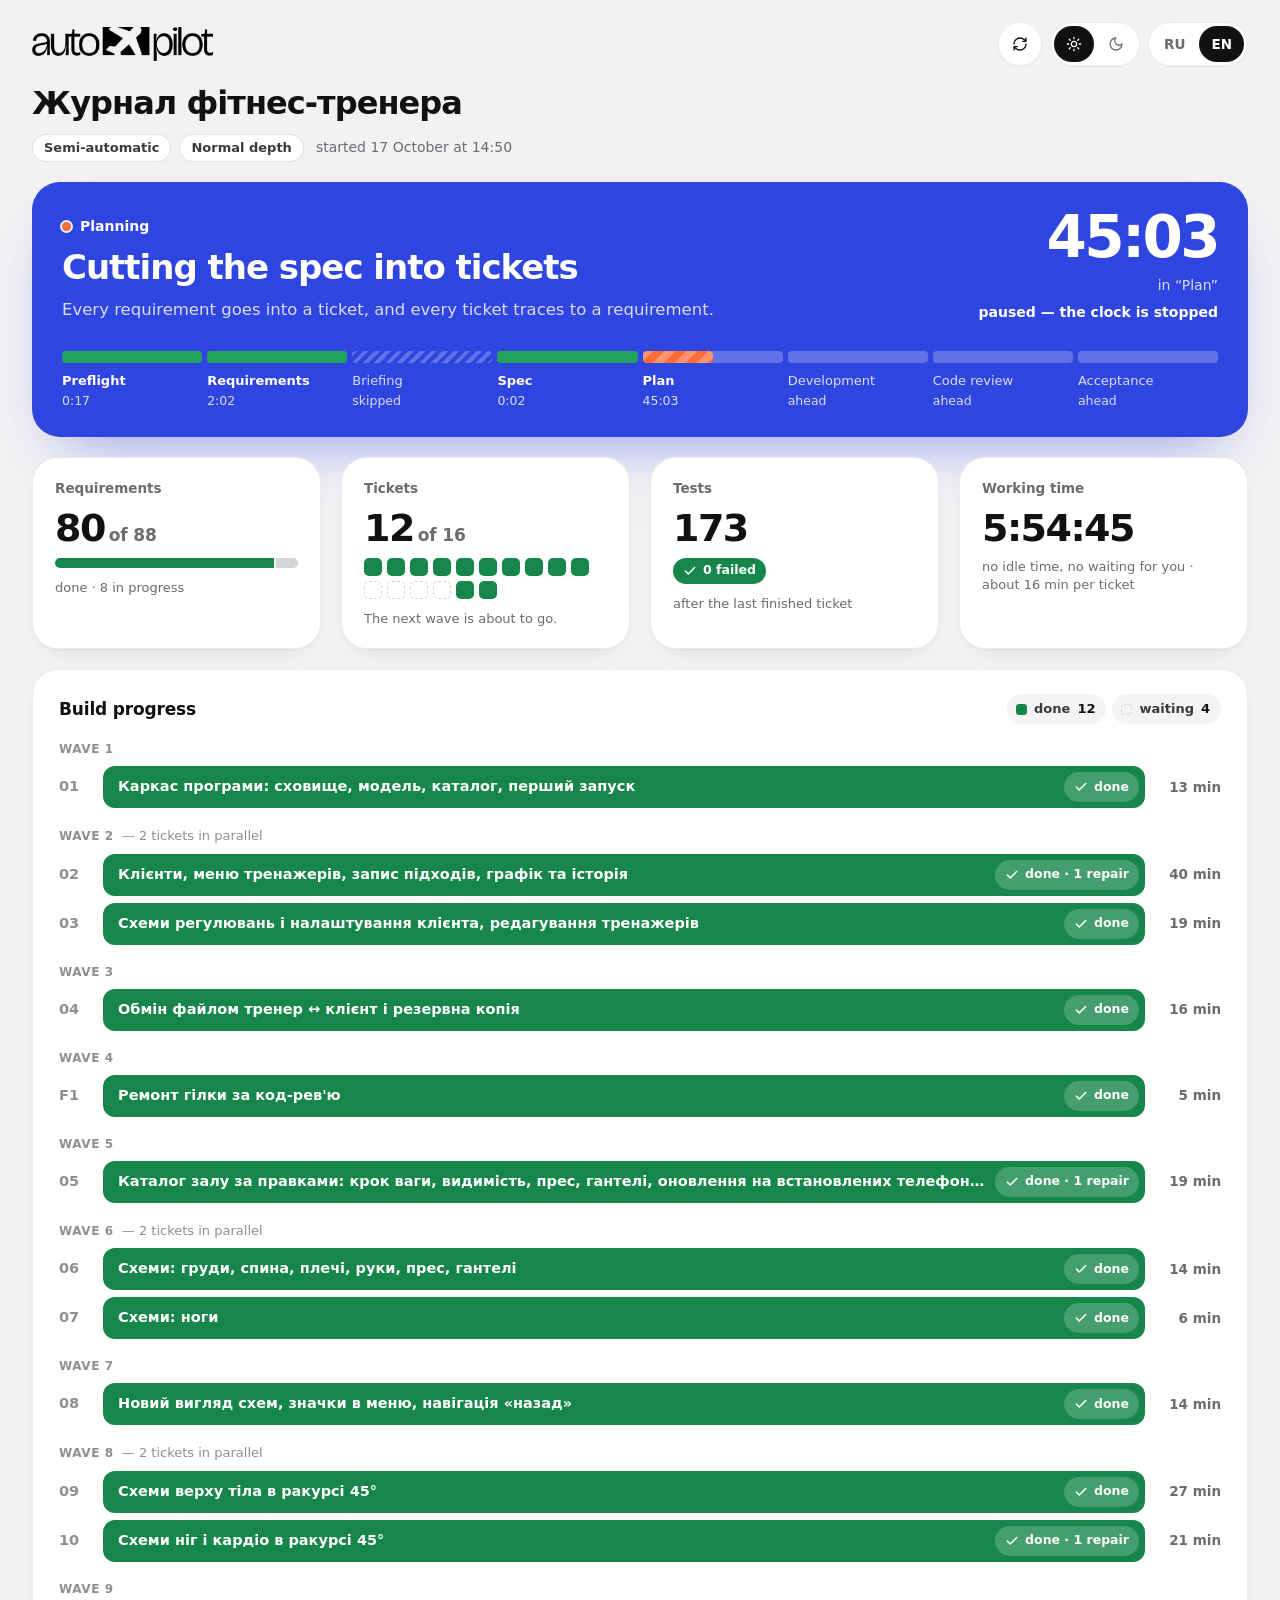
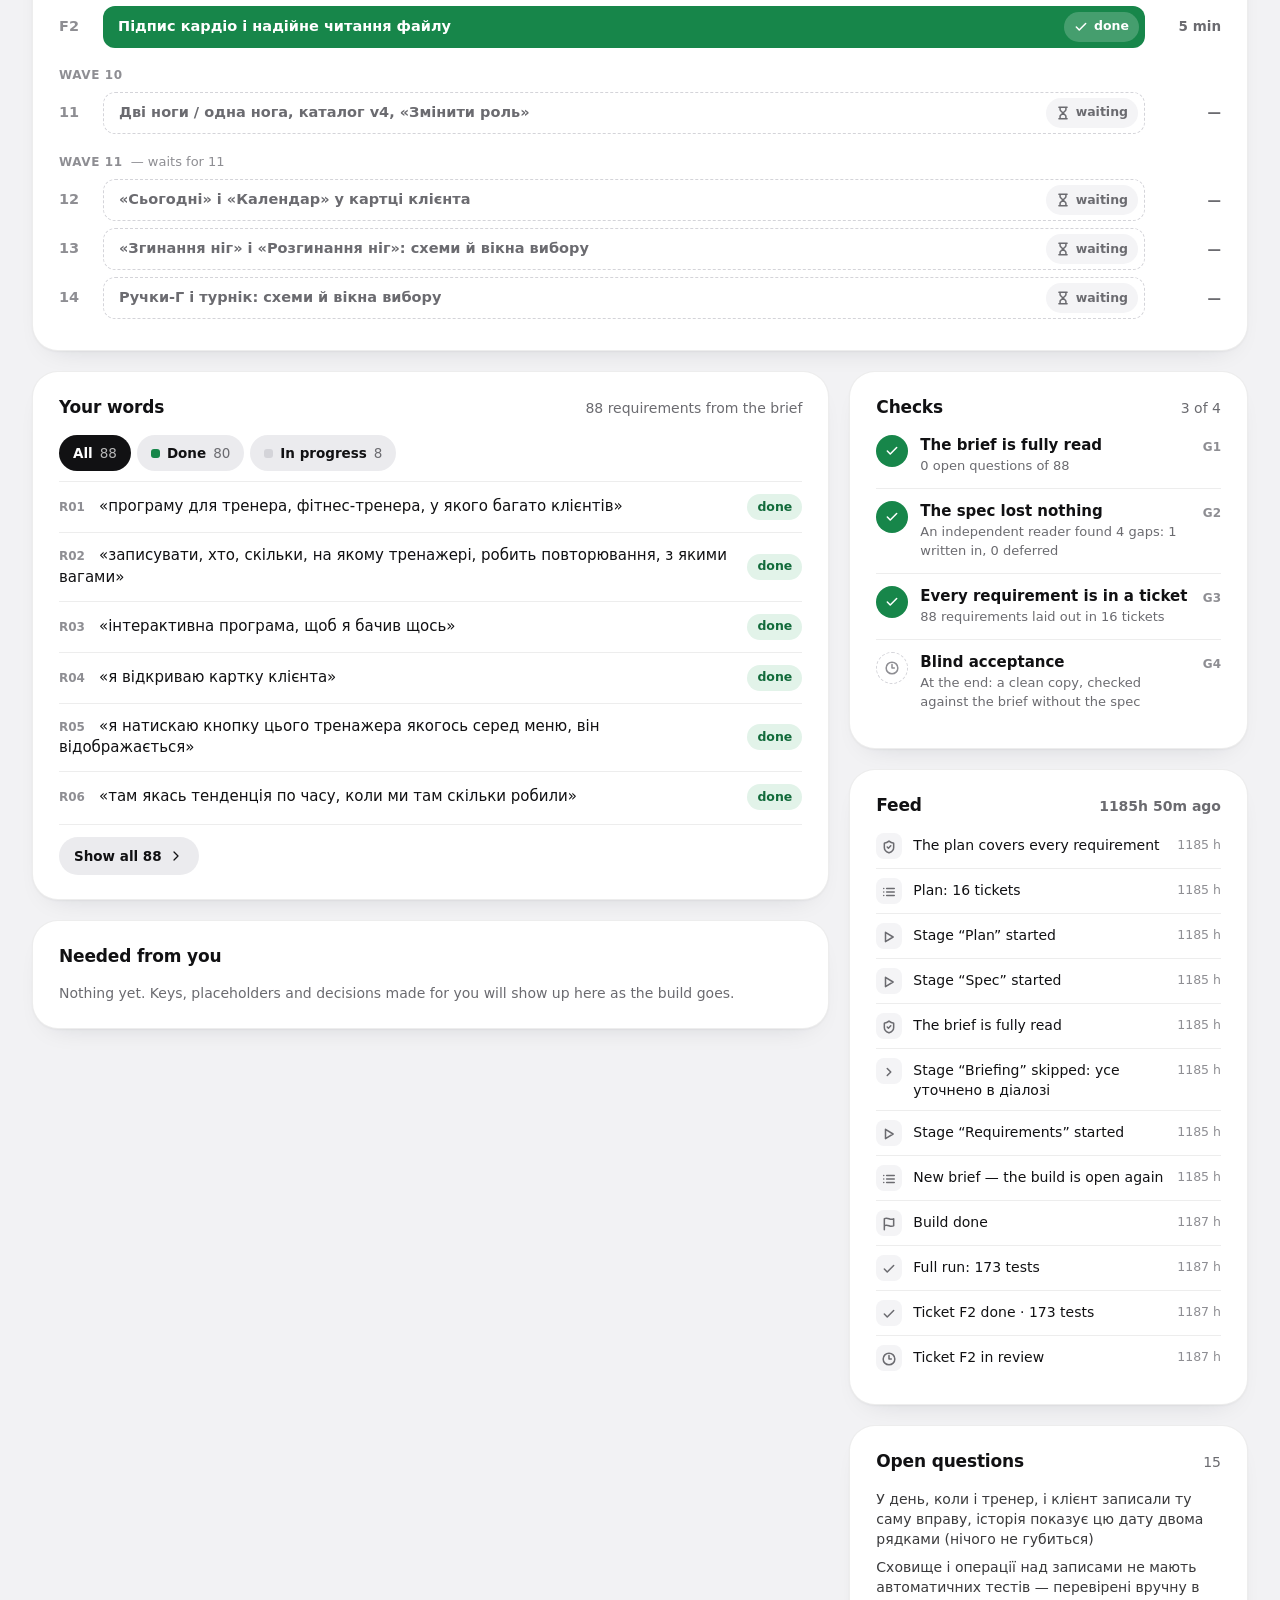
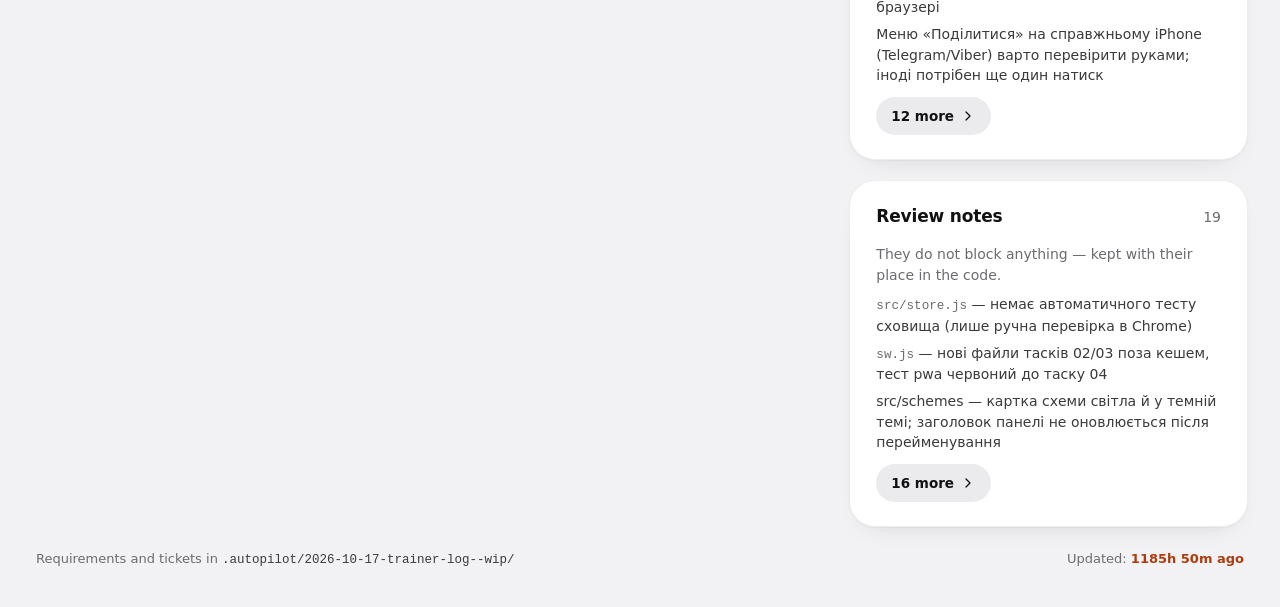
==== commit d59fba8e: "Autopilot: план третьої черги правок Co-Authored-By: Claude Opus 5.5 <noreply@anthropic.com> Autopil" ====
--- a/.autopilot/dashboard.html
+++ b/.autopilot/dashboard.html
@@ -341,7 +341,7 @@
      правке, снимок — на каждом вызове .autopilot/ap.py, и он же вписывает
      файл в страницу, так что снимок либо равен файлу, либо старше его.
      Между маркерами правит только ap.py; руками — никогда. -->
-<script>/*STATE-BEGIN*/window.STATE={"version": 2, "slug": "trainer-log", "dir": "2026-10-17-trainer-log", "title": "Журнал фітнес-тренера", "mode": "semi", "depth": "normal", "tier": "T2", "briefFile": "2026-10-17-brief-pravky-2.md", "memoryFile": "AGENTS.md", "memoryOwner": "autopilot", "skillDir": "C:/Антігравіті ресьорч/.claude/skills/autopilot", "baseCommit": "a3eeb4c", "startedAt": "2026-10-17T17:50:53+03:00", "updatedAt": "2026-10-17T22:34:57+03:00", "finishedAt": "2026-10-17T22:34:57+03:00", "stages": [{"id": "preflight", "status": "done", "startedAt": "2026-10-17T17:50:53+03:00", "finishedAt": "2026-10-17T17:51:10+03:00"}, {"id": "manifest", "status": "done", "startedAt": "2026-10-17T21:35:18+03:00", "finishedAt": "2026-10-17T21:35:25+03:00"}, {"id": "briefing", "status": "skipped", "startedAt": "2026-10-17T21:35:23+03:00", "finishedAt": "2026-10-17T21:35:23+03:00", "note": "правки однозначні; два питання без відповіді — взято запропоноване"}, {"id": "spec", "status": "done", "startedAt": "2026-10-17T21:35:25+03:00", "finishedAt": "2026-10-17T21:36:58+03:00"}, {"id": "plan", "status": "done", "startedAt": "2026-10-17T21:36:58+03:00", "finishedAt": "2026-10-17T21:37:20+03:00"}, {"id": "build", "status": "done", "startedAt": "2026-10-17T21:37:20+03:00", "finishedAt": "2026-10-17T22:17:45+03:00"}, {"id": "review", "status": "done", "startedAt": "2026-10-17T22:17:45+03:00", "finishedAt": "2026-10-17T22:34:57+03:00"}, {"id": "final", "status": "done", "finishedAt": "2026-10-17T22:34:57+03:00", "startedAt": "2026-10-17T22:34:57+03:00"}], "requirements": {"total": 80, "done": 80, "inTicket": 0, "inSpec": 0, "placeholder": 0, "deferred": 0, "dropped": 0}, "tickets": [{"id": "01", "title": "Каркас програми: сховище, модель, каталог, перший запуск", "requirements": ["R09", "R10", "R25", "R30", "R31", "R32", "R44i", "R49i"], "blockedBy": [], "wave": 1, "zone": ["index.html", "app.css", "css/", "screens.css", "schemes.css", "index.html", "manifest.webmanifest", "sw.js", "icons/", "src/app.js", "src/store.js", "src/core/model.js", "src/core/catalog.js", "src/ui/dom.js", "src/ui/start.js", "src/ui/settings.js", "src/schemes/index.js", "test/"], "review": "да — фундамент", "model": "сильная", "status": "done", "startedAt": "2026-10-17T18:02:36+03:00", "finishedAt": "2026-10-17T18:15:08+03:00", "retries": 0, "repairs": 0, "tests": {"passed": 32, "failed": 0}, "commit": "b72bf82"}, {"id": "02", "title": "Клієнти, меню тренажерів, запис підходів, графік та історія", "requirements": ["R01", "R02", "R03", "R04", "R05", "R06", "R14", "R15", "R18", "R21", "R28", "R43i", "R48i", "G01"], "blockedBy": ["01"], "wave": 2, "zone": ["src/ui/clients.js", "src/ui/client.js", "src/ui/exercise.js", "src/ui/chart.js", "src/core/chartdata.js", "test/chartdata.test.js", "css/screens.css"], "review": "нет", "model": "обычная", "status": "done", "startedAt": "2026-10-17T18:15:10+03:00", "finishedAt": "2026-10-17T18:55:09+03:00", "retries": 0, "repairs": 1, "repairFindings": ["exercise.js не парситься як ES-модуль — програма не завантажується; + тест парсингу модулів"], "tests": {"passed": 99, "failed": 0}, "commit": "19412f6"}, {"id": "03", "title": "Схеми регулювань і налаштування клієнта, редагування тренажерів", "requirements": ["R07", "R16", "R17", "R22", "R23", "R24", "R26", "R27", "R29", "R30", "R33", "R34", "R35", "R36", "R37", "R38", "R39", "R40", "R41", "R42"], "blockedBy": ["01"], "wave": 2, "zone": ["src/schemes/", "src/ui/equipment.js", "test/schemes.test.js", "css/schemes.css"], "review": "нет", "model": "сильная", "status": "done", "startedAt": "2026-10-17T18:15:10+03:00", "finishedAt": "2026-10-17T18:33:57+03:00", "retries": 0, "repairs": 0, "tests": {"passed": 50, "failed": 1}, "commit": "2ae9ba9"}, {"id": "04", "title": "Обмін файлом тренер ↔ клієнт і резервна копія", "requirements": ["R08", "R11", "R12", "R13", "R19", "R20", "R44i", "R45i", "R46i", "R47i"], "blockedBy": ["01", "02", "03"], "wave": 3, "zone": ["sw.js", "src/core/sync.js", "src/share.js", "src/ui/exchange.js", "test/sync.test.js", "src/ui/client.js", "src/ui/start.js", "src/ui/settings.js"], "review": "да — злиття і видалення даних користувача", "model": "сильная", "status": "done", "startedAt": "2026-10-17T18:41:10+03:00", "finishedAt": "2026-10-17T18:57:01+03:00", "retries": 0, "repairs": 0, "tests": {"passed": 99, "failed": 0}, "commit": "89a23b9"}, {"id": "05", "title": "Каталог залу за правками: крок ваги, видимість, прес, гантелі, оновлення на встановлених телефонах", "requirements": ["G02", "G17", "G03", "G04", "G06", "G07", "G08", "G09", "G10", "G11", "G12", "G13", "G14", "G16"], "blockedBy": [], "wave": 5, "zone": ["src/core/catalog.js", "src/core/model.js", "src/store.js", "src/ui/log-form.js", "src/ui/client.js", "src/schemes/registry.js", "src/schemes/index.js", "src/schemes/upper.js", "src/schemes/legs.js", "sw.js", "test/catalog.test.js", "test/model.test.js", "test/migration.test.js"], "review": "да — фундамент і міграція даних користувача", "model": "сильная", "status": "done", "startedAt": "2026-10-17T19:46:18+03:00", "finishedAt": "2026-10-17T20:05:04+03:00", "retries": 0, "repairs": 1, "repairFindings": ["змінені тренером eq-16 / старі Гантелі не мають ставати retired або мають повертатися з «Тренажери»"], "tests": {"passed": 124, "failed": 0}, "commit": "83e42c4"}, {"id": "06", "title": "Схеми: груди, спина, плечі, руки, прес, гантелі", "requirements": ["G03", "G04", "G05", "G15", "G16"], "blockedBy": ["05"], "wave": 6, "zone": ["src/schemes/upper.js", "src/schemes/lever-pulldown.js", "test/schemes-upper.test.js"], "review": "нет", "model": "сильная", "status": "done", "startedAt": "2026-10-17T20:05:06+03:00", "finishedAt": "2026-10-17T20:19:20+03:00", "retries": 0, "repairs": 0, "tests": {"passed": 143, "failed": 0}, "commit": "efc6069"}, {"id": "07", "title": "Схеми: ноги", "requirements": ["G05", "G13", "G14", "G15"], "blockedBy": ["05"], "wave": 6, "zone": ["src/schemes/legs.js", "test/schemes-legs.test.js"], "review": "нет", "model": "обычная", "status": "done", "startedAt": "2026-10-17T20:05:06+03:00", "finishedAt": "2026-10-17T20:11:33+03:00", "retries": 0, "repairs": 0, "tests": {"passed": 131, "failed": 1}, "commit": "feb45f5"}, {"id": "08", "title": "Новий вигляд схем, значки в меню, навігація «назад»", "requirements": ["G18", "G30", "G31"], "blockedBy": [], "wave": 7, "zone": ["src/schemes/index.js", "src/schemes/registry.js", "src/schemes/svg.js", "src/schemes/values.js", "src/schemes/cardio.js", "src/core/catalog.js", "src/ui/client.js", "src/ui/exercise.js", "src/app.js", "css/schemes.css", "css/screens.css", "sw.js", "test/schemes.test.js", "test/catalog.test.js", "test/migration.test.js", "test/nav.test.js"], "review": "да — фундамент", "model": "сильная", "status": "done", "startedAt": "2026-10-17T21:37:22+03:00", "finishedAt": "2026-10-17T21:51:10+03:00", "retries": 0, "repairs": 0, "tests": {"passed": 159, "failed": 0}, "commit": "80d40fe"}, {"id": "09", "title": "Схеми верху тіла в ракурсі 45°", "requirements": ["G19", "G20", "G26", "G27", "G28", "G29"], "blockedBy": ["08"], "wave": 8, "zone": ["src/schemes/upper.js", "src/schemes/butterfly.js", "src/schemes/low-row.js", "src/schemes/lever-pulldown.js", "test/schemes-upper.test.js"], "review": "нет", "model": "сильная", "status": "done", "startedAt": "2026-10-17T21:51:12+03:00", "finishedAt": "2026-10-17T22:17:42+03:00", "retries": 0, "repairs": 0, "tests": {"passed": 166, "failed": 0}, "commit": "c30c78b"}, {"id": "10", "title": "Схеми ніг і кардіо в ракурсі 45°", "requirements": ["G19", "G21", "G22", "G23", "G24", "G25"], "blockedBy": ["08"], "wave": 8, "zone": ["src/schemes/legs.js", "src/schemes/cardio.js", "test/schemes-legs.test.js", "test/schemes-cardio.test.js"], "review": "нет", "model": "сильная", "status": "done", "startedAt": "2026-10-17T21:51:12+03:00", "finishedAt": "2026-10-17T22:11:51+03:00", "retries": 0, "repairs": 1, "repairFindings": ["жим ногами — стопи не видно на платформі; зведення/розведення — ноги перехрещені, не на двох подушках"], "tests": {"passed": 158, "failed": 8}, "commit": "3f71efc"}, {"id": "F1", "title": "Ремонт гілки за код-рев'ю", "requirements": ["R12", "R13", "R20", "R45i", "R47i"], "blockedBy": [], "wave": 4, "zone": ["src/core/sync.js", "test/sync.test.js", "src/app.js", "src/ui/exchange.js", "src/ui/clients.js"], "review": "да — ремонт ветки", "model": "сильная", "status": "done", "startedAt": "2026-10-17T19:00:35+03:00", "finishedAt": "2026-10-17T19:05:51+03:00", "retries": 0, "repairs": 0, "tests": {"passed": 102, "failed": 0}, "commit": "f8cfef2"}, {"id": "F2", "title": "Підпис кардіо і надійне читання файлу", "requirements": ["R12", "G19"], "blockedBy": [], "wave": 9, "zone": ["src/schemes/index.js", "src/share.js", "sw.js", "test/schemes.test.js", "test/share.test.js"], "review": "да — ремонт ветки", "model": "сильная", "status": "done", "retries": 0, "repairs": 0, "startedAt": "2026-10-17T22:29:48+03:00", "finishedAt": "2026-10-17T22:34:46+03:00", "tests": {"passed": 173, "failed": 0}, "commit": "2b51ed7"}], "tests": {"passed": 173, "failed": 0}, "debt": {"placeholders": [], "assumptions": [], "emptyEnv": []}, "additions": [], "coverage": {"found": 4, "fixed": 1, "deferred": 0, "items": []}, "concerns": ["src/store.js — немає автоматичного тесту сховища (лише ручна перевірка в Chrome)", "sw.js — нові файли тасків 02/03 поза кешем, тест pwa червоний до таску 04", "src/schemes — картка схеми світла й у темній темі; заголовок панелі не оновлюється після перейменування", "src/ui/log-data.js — операції над сесіями без тестів; UI таску 02 не перевірено в браузері", "src/ui/client.js — плашки «Давно не зберігали копію» немає на списку клієнтів тренера (лише картка й налаштування)", "src/share.js — меню «Поділитися» на справжньому iPhone не перевірено; при NotAllowedError потрібен ще один натиск", "src/core/sync.js:297,105 — id налаштування з файлу не звіряється з settingId(clientId,exerciseId,adjustmentId)", "src/core/sync.js:101-106 — CHECKS не перевіряють equipmentId/exerciseId/date сесії, equipmentId налаштування, id/name вправ", "src/core/sync.js:197,321 — при перенесенні сесії в іншу картку updatedAt не змінюється; на двох телефонах запис може жити в різних картках", "src/core/sync.js:312,337 — підходи тренера і клієнта в один день на одну вправу дають дві сесії на дату", "src/ui/exchange.js:196 — текст «нічого не видаляється» при відновленні копії неточний", "src/core/catalog.js:204 — тренажер, схований тренером, показується сірим клієнту з записами на ньому", "src/core/catalog.js:284 — «тренер торкався видимості» визначається за наявністю поля hidden; не задокументовано", "src/ui/client.js:17 — сірий стиль рідкісних inline замість класу в css/screens.css", "src/store.js — виклик апгрейду каталогу при відкритті/replaceAll/applyChanges без автотесту", "src/ui/client.js:74,108-110 — збережене місце меню застосовується при кожному rerender (старий пошук/прокрутка вертаються)", "src/app.js:63 — isTabSwitch тестується, але не використовується; перемикання вкладок без тесту", "test/migration.test.js:189 — фікстура V2 будується тим самим кодом, що seedV2", "src/schemes/index.js renderScheme — компонування (мітка → панель → збереження) без автотесту"], "blind": {"checked": 15, "matched": 15, "mismatches": []}, "beats": ["2026-10-17T17:50:53+03:00", "2026-10-17T17:51:10+03:00", "2026-10-17T17:51:50+03:00", "2026-10-17T17:52:18+03:00", "2026-10-17T17:52:52+03:00", "2026-10-17T17:55:42+03:00", "2026-10-17T17:56:00+03:00", "2026-10-17T17:59:37+03:00", "2026-10-17T17:59:47+03:00", "2026-10-17T18:02:02+03:00", "2026-10-17T18:02:04+03:00", "2026-10-17T18:02:05+03:00", "2026-10-17T18:02:14+03:00", "2026-10-17T18:02:22+03:00", "2026-10-17T18:02:36+03:00", "2026-10-17T18:11:28+03:00", "2026-10-17T18:13:44+03:00", "2026-10-17T18:15:08+03:00", "2026-10-17T18:15:10+03:00", "2026-10-17T18:33:57+03:00", "2026-10-17T18:33:59+03:00", "2026-10-17T18:41:06+03:00", "2026-10-17T18:41:08+03:00", "2026-10-17T18:41:10+03:00", "2026-10-17T18:54:16+03:00", "2026-10-17T18:54:18+03:00", "2026-10-17T18:54:24+03:00", "2026-10-17T18:55:09+03:00", "2026-10-17T18:57:01+03:00", "2026-10-17T18:57:02+03:00", "2026-10-17T18:57:04+03:00", "2026-10-17T19:00:29+03:00", "2026-10-17T19:00:31+03:00", "2026-10-17T19:00:33+03:00", "2026-10-17T19:00:35+03:00", "2026-10-17T19:04:45+03:00", "2026-10-17T19:05:51+03:00", "2026-10-17T19:05:53+03:00", "2026-10-17T19:13:36+03:00", "2026-10-17T19:14:59+03:00", "2026-10-17T19:15:01+03:00", "2026-10-17T19:44:10+03:00", "2026-10-17T19:44:11+03:00", "2026-10-17T19:44:39+03:00", "2026-10-17T19:44:40+03:00", "2026-10-17T19:44:42+03:00", "2026-10-17T19:45:41+03:00", "2026-10-17T19:45:42+03:00", "2026-10-17T19:45:44+03:00", "2026-10-17T19:45:55+03:00", "2026-10-17T19:45:56+03:00", "2026-10-17T19:46:17+03:00", "2026-10-17T19:46:18+03:00", "2026-10-17T19:47:10+03:00", "2026-10-17T19:59:36+03:00", "2026-10-17T20:02:48+03:00", "2026-10-17T20:02:50+03:00", "2026-10-17T20:05:04+03:00", "2026-10-17T20:05:06+03:00", "2026-10-17T20:11:33+03:00", "2026-10-17T20:11:34+03:00", "2026-10-17T20:19:20+03:00", "2026-10-17T20:19:22+03:00", "2026-10-17T20:19:24+03:00", "2026-10-17T20:24:51+03:00", "2026-10-17T20:24:52+03:00", "2026-10-17T20:31:15+03:00", "2026-10-17T20:31:16+03:00", "2026-10-17T20:31:42+03:00", "2026-10-17T21:35:18+03:00", "2026-10-17T21:35:19+03:00", "2026-10-17T21:35:21+03:00", "2026-10-17T21:35:23+03:00", "2026-10-17T21:35:25+03:00", "2026-10-17T21:36:58+03:00", "2026-10-17T21:37:00+03:00", "2026-10-17T21:37:03+03:00", "2026-10-17T21:37:20+03:00", "2026-10-17T21:37:22+03:00", "2026-10-17T21:47:41+03:00", "2026-10-17T21:51:07+03:00", "2026-10-17T21:51:10+03:00", "2026-10-17T21:51:12+03:00", "2026-10-17T22:09:27+03:00", "2026-10-17T22:11:51+03:00", "2026-10-17T22:17:42+03:00", "2026-10-17T22:17:44+03:00", "2026-10-17T22:17:45+03:00", "2026-10-17T22:23:49+03:00", "2026-10-17T22:29:27+03:00", "2026-10-17T22:29:45+03:00", "2026-10-17T22:29:47+03:00", "2026-10-17T22:29:48+03:00", "2026-10-17T22:34:03+03:00", "2026-10-17T22:34:46+03:00", "2026-10-17T22:34:48+03:00", "2026-10-17T22:34:57+03:00"], "rev": 98, "waiting": null, "waits": [{"kind": "briefing", "from": "2026-10-17T17:52:52+03:00", "to": "2026-10-17T17:55:42+03:00"}], "log": [{"t": "2026-10-17T17:50:53+03:00", "k": "init"}, {"t": "2026-10-17T17:51:10+03:00", "k": "stage", "id": "manifest", "act": "start"}, {"t": "2026-10-17T17:52:18+03:00", "k": "stage", "id": "briefing", "act": "start"}, {"t": "2026-10-17T17:52:52+03:00", "k": "ask", "kind": "briefing", "note": "три питання — як ставити на телефони, Метелик з двома вправами, схема чи фото"}, {"t": "2026-10-17T17:55:42+03:00", "k": "answered", "kind": "briefing"}, {"t": "2026-10-17T17:56:00+03:00", "k": "gate", "g": "G1", "ok": false, "open": 50, "total": 50}, {"t": "2026-10-17T17:56:00+03:00", "k": "stage", "id": "spec", "act": "start"}, {"t": "2026-10-17T17:59:37+03:00", "k": "gate", "g": "G2", "ok": true, "found": 3, "fixed": 3, "deferred": 0}, {"t": "2026-10-17T17:59:47+03:00", "k": "stage", "id": "plan", "act": "start"}, {"t": "2026-10-17T18:02:02+03:00", "k": "tier", "v": "T2"}, {"t": "2026-10-17T18:02:04+03:00", "k": "tickets", "n": 4}, {"t": "2026-10-17T18:02:05+03:00", "k": "gate", "g": "G3", "ok": true, "problems": 0}, {"t": "2026-10-17T18:02:22+03:00", "k": "stage", "id": "build", "act": "start"}, {"t": "2026-10-17T18:02:36+03:00", "k": "ticket", "ids": ["01"], "act": "start"}, {"t": "2026-10-17T18:11:28+03:00", "k": "ticket", "ids": ["01"], "act": "review"}, {"t": "2026-10-17T18:13:44+03:00", "k": "add", "key": "concerns", "n": 1}, {"t": "2026-10-17T18:15:08+03:00", "k": "ticket", "ids": ["01"], "act": "done", "tests": {"passed": 32, "failed": 0}}, {"t": "2026-10-17T18:15:10+03:00", "k": "ticket", "ids": ["02", "03"], "act": "start"}, {"t": "2026-10-17T18:33:57+03:00", "k": "ticket", "ids": ["03"], "act": "done", "tests": {"passed": 50, "failed": 1}}, {"t": "2026-10-17T18:33:59+03:00", "k": "add", "key": "concerns", "n": 2}, {"t": "2026-10-17T18:41:06+03:00", "k": "ticket", "ids": ["02"], "act": "done", "tests": {"passed": 50, "failed": 1}}, {"t": "2026-10-17T18:41:08+03:00", "k": "add", "key": "concerns", "n": 1}, {"t": "2026-10-17T18:41:10+03:00", "k": "ticket", "ids": ["04"], "act": "start"}, {"t": "2026-10-17T18:54:16+03:00", "k": "ticket", "ids": ["04"], "act": "review"}, {"t": "2026-10-17T18:54:18+03:00", "k": "add", "key": "concerns", "n": 2}, {"t": "2026-10-17T18:54:24+03:00", "k": "ticket", "ids": ["02"], "act": "repair", "note": "exercise.js не парситься як ES-модуль — програма не завантажується; + тест парсингу модулів"}, {"t": "2026-10-17T18:55:09+03:00", "k": "ticket", "ids": ["02"], "act": "done", "tests": {"passed": 99, "failed": 0}}, {"t": "2026-10-17T18:57:01+03:00", "k": "ticket", "ids": ["04"], "act": "done", "tests": {"passed": 99, "failed": 0}}, {"t": "2026-10-17T18:57:02+03:00", "k": "add", "key": "concerns", "n": 5}, {"t": "2026-10-17T18:57:04+03:00", "k": "stage", "id": "review", "act": "start"}, {"t": "2026-10-17T19:00:29+03:00", "k": "tickets", "n": 5}, {"t": "2026-10-17T19:00:31+03:00", "k": "gate", "g": "G3", "ok": true, "problems": 0}, {"t": "2026-10-17T19:00:33+03:00", "k": "add", "key": "report", "n": 4}, {"t": "2026-10-17T19:00:35+03:00", "k": "ticket", "ids": ["F1"], "act": "start"}, {"t": "2026-10-17T19:04:45+03:00", "k": "ticket", "ids": ["F1"], "act": "review"}, {"t": "2026-10-17T19:05:51+03:00", "k": "ticket", "ids": ["F1"], "act": "done", "tests": {"passed": 102, "failed": 0}}, {"t": "2026-10-17T19:05:53+03:00", "k": "stage", "id": "final", "act": "start"}, {"t": "2026-10-17T19:13:36+03:00", "k": "gate", "g": "G4", "ok": false, "checked": 32, "matched": 30}, {"t": "2026-10-17T19:14:59+03:00", "k": "tests", "passed": 102, "failed": 0}, {"t": "2026-10-17T19:15:01+03:00", "k": "finish", "result": "Офлайн-програма на телефон для тренера й клієнтів: картки, записи Л/П, графіки, схеми 3 тренажерів, обмін файлом, копія"}, {"t": "2026-10-17T19:44:10+03:00", "k": "reopen"}, {"t": "2026-10-17T19:44:39+03:00", "k": "stage", "id": "manifest", "act": "start"}, {"t": "2026-10-17T19:44:40+03:00", "k": "stage", "id": "briefing", "act": "skip", "note": "правки однозначні; два питання без відповіді — взято запропоноване"}, {"t": "2026-10-17T19:44:42+03:00", "k": "gate", "g": "G1", "ok": true, "open": 0, "total": 65}, {"t": "2026-10-17T19:44:42+03:00", "k": "stage", "id": "spec", "act": "start"}, {"t": "2026-10-17T19:45:41+03:00", "k": "stage", "id": "plan", "act": "start"}, {"t": "2026-10-17T19:45:42+03:00", "k": "tickets", "n": 8}, {"t": "2026-10-17T19:45:44+03:00", "k": "gate", "g": "G3", "ok": false, "problems": 1}, {"t": "2026-10-17T19:45:55+03:00", "k": "tickets", "n": 8}, {"t": "2026-10-17T19:45:56+03:00", "k": "gate", "g": "G3", "ok": true, "problems": 0}, {"t": "2026-10-17T19:46:17+03:00", "k": "stage", "id": "build", "act": "start"}, {"t": "2026-10-17T19:46:18+03:00", "k": "ticket", "ids": ["05"], "act": "start"}, {"t": "2026-10-17T19:47:10+03:00", "k": "gate", "g": "G2", "ok": false, "found": 4, "fixed": 1, "deferred": 0}, {"t": "2026-10-17T19:59:36+03:00", "k": "ticket", "ids": ["05"], "act": "review"}, {"t": "2026-10-17T20:02:48+03:00", "k": "ticket", "ids": ["05"], "act": "repair", "note": "змінені тренером eq-16 / старі Гантелі не мають ставати retired або мають повертатися з «Тренажери»"}, {"t": "2026-10-17T20:02:50+03:00", "k": "add", "key": "concerns", "n": 4}, {"t": "2026-10-17T20:05:04+03:00", "k": "ticket", "ids": ["05"], "act": "done", "tests": {"passed": 124, "failed": 0}}, {"t": "2026-10-17T20:05:06+03:00", "k": "ticket", "ids": ["06", "07"], "act": "start"}, {"t": "2026-10-17T20:11:33+03:00", "k": "ticket", "ids": ["07"], "act": "done", "tests": {"passed": 131, "failed": 1}}, {"t": "2026-10-17T20:11:34+03:00", "k": "add", "key": "report", "n": 1}, {"t": "2026-10-17T20:19:20+03:00", "k": "ticket", "ids": ["06"], "act": "done", "tests": {"passed": 143, "failed": 0}}, {"t": "2026-10-17T20:19:22+03:00", "k": "add", "key": "report", "n": 1}, {"t": "2026-10-17T20:19:24+03:00", "k": "stage", "id": "review", "act": "start"}, {"t": "2026-10-17T20:24:51+03:00", "k": "add", "key": "report", "n": 4}, {"t": "2026-10-17T20:24:52+03:00", "k": "stage", "id": "final", "act": "start"}, {"t": "2026-10-17T20:31:15+03:00", "k": "gate", "g": "G4", "ok": false, "checked": 26, "matched": 25}, {"t": "2026-10-17T20:31:16+03:00", "k": "tests", "passed": 143, "failed": 0}, {"t": "2026-10-17T20:31:42+03:00", "k": "finish", "result": "Правки після першого запуску: крок ваги 5/2,5, каталог залу, схеми для кожного тренажера, розділ «Гантелі»"}, {"t": "2026-10-17T21:35:18+03:00", "k": "reopen"}, {"t": "2026-10-17T21:35:21+03:00", "k": "stage", "id": "manifest", "act": "start"}, {"t": "2026-10-17T21:35:23+03:00", "k": "stage", "id": "briefing", "act": "skip", "note": "правки однозначні; два питання без відповіді — взято запропоноване"}, {"t": "2026-10-17T21:35:25+03:00", "k": "gate", "g": "G1", "ok": true, "open": 0, "total": 80}, {"t": "2026-10-17T21:35:25+03:00", "k": "stage", "id": "spec", "act": "start"}, {"t": "2026-10-17T21:36:58+03:00", "k": "stage", "id": "plan", "act": "start"}, {"t": "2026-10-17T21:37:00+03:00", "k": "tickets", "n": 11}, {"t": "2026-10-17T21:37:03+03:00", "k": "gate", "g": "G3", "ok": true, "problems": 0}, {"t": "2026-10-17T21:37:20+03:00", "k": "stage", "id": "build", "act": "start"}, {"t": "2026-10-17T21:37:22+03:00", "k": "ticket", "ids": ["08"], "act": "start"}, {"t": "2026-10-17T21:47:41+03:00", "k": "ticket", "ids": ["08"], "act": "review"}, {"t": "2026-10-17T21:51:07+03:00", "k": "add", "key": "concerns", "n": 4}, {"t": "2026-10-17T21:51:10+03:00", "k": "ticket", "ids": ["08"], "act": "done", "tests": {"passed": 159, "failed": 0}}, {"t": "2026-10-17T21:51:12+03:00", "k": "ticket", "ids": ["09", "10"], "act": "start"}, {"t": "2026-10-17T22:09:27+03:00", "k": "ticket", "ids": ["10"], "act": "repair", "note": "жим ногами — стопи не видно на платформі; зведення/розведення — ноги перехрещені, не на двох подушках"}, {"t": "2026-10-17T22:11:51+03:00", "k": "ticket", "ids": ["10"], "act": "done", "tests": {"passed": 158, "failed": 8}}, {"t": "2026-10-17T22:17:42+03:00", "k": "ticket", "ids": ["09"], "act": "done", "tests": {"passed": 166, "failed": 0}}, {"t": "2026-10-17T22:17:44+03:00", "k": "add", "key": "report", "n": 2}, {"t": "2026-10-17T22:17:45+03:00", "k": "stage", "id": "review", "act": "start"}, {"t": "2026-10-17T22:23:49+03:00", "k": "gate", "g": "G4", "ok": true, "checked": 15, "matched": 15}, {"t": "2026-10-17T22:29:27+03:00", "k": "add", "key": "report", "n": 3}, {"t": "2026-10-17T22:29:45+03:00", "k": "tickets", "n": 12}, {"t": "2026-10-17T22:29:47+03:00", "k": "gate", "g": "G3", "ok": true, "problems": 0}, {"t": "2026-10-17T22:29:48+03:00", "k": "ticket", "ids": ["F2"], "act": "start"}, {"t": "2026-10-17T22:34:03+03:00", "k": "ticket", "ids": ["F2"], "act": "review"}, {"t": "2026-10-17T22:34:46+03:00", "k": "ticket", "ids": ["F2"], "act": "done", "tests": {"passed": 173, "failed": 0}}, {"t": "2026-10-17T22:34:48+03:00", "k": "tests", "passed": 173, "failed": 0}, {"t": "2026-10-17T22:34:57+03:00", "k": "finish", "result": "Друга черга правок: схеми 45° для всіх тренажерів і кардіо, чисті схеми зі списком значень, значки в меню, навігація «назад»"}], "reqList": [{"id": "R01", "text": "«програму для тренера, фітнес-тренера, у якого багато клієнтів»", "status": "done"}, {"id": "R02", "text": "«записувати, хто, скільки, на якому тренажері, робить повторювання, з якими вагами»", "status": "done"}, {"id": "R03", "text": "«інтерактивна програма, щоб я бачив щось»", "status": "done"}, {"id": "R04", "text": "«я відкриваю картку клієнта»", "status": "done"}, {"id": "R05", "text": "«я натискаю кнопку цього тренажера якогось серед меню, він відображається»", "status": "done"}, {"id": "R06", "text": "«там якась тенденція по часу, коли ми там скільки робили»", "status": "done"}, {"id": "R07", "text": "«під цю людину, якісь конкретні там налаштування, висота сидіння, чи ще щось»", "status": "done"}, {"id": "R08", "text": "«клієнт сам вирішив потренуватись, потренувався, вписав результати … як воно з'явиться на телефоні у тренера?»", "status": "done"}, {"id": "R09", "text": "«Пристрій: телефон, в залі, біля тренажера.»", "status": "done"}, {"id": "R10", "text": "«Дані: зберігаються на телефоні (без хмари, без реєстрації, без акаунтів).»", "status": "done"}, {"id": "R11", "text": "«Користувачі: тренер і клієнти. У клієнта — та сама програма на своєму телефоні.»", "status": "done"}, {"id": "R12", "text": "«обмін файлом через месенджер (Telegram, Viber). Клієнт натискає «надіслати тренеру» — тренер відкриває файл, і записи додаються в картку клієнта»", "status": "done"}, {"id": "R13", "text": "«Так само в зворотний бік: тренер надсилає клієнту його дані.»", "status": "done"}, {"id": "R14", "text": "«Клієнт може сам: записувати свої тренування»", "status": "done"}, {"id": "R15", "text": "«[клієнт може сам] дивитись графіки прогресу»", "status": "done"}, {"id": "R16", "text": "«[клієнт може сам] бачити й редагувати свої налаштування на тренажерах»", "status": "done"}, {"id": "R17", "text": "«Тренажери: тренер створює список сам, під свій зал.»", "status": "done"}, {"id": "R18", "text": "«показувати всі записи як є (дата, підходи, повторення, вага). Програма не рахує «робочу вагу»»", "status": "done"}, {"id": "R19", "text": "«Налаштування на тренажері редагують і тренер, і клієнт; якщо змінили обоє — лишається пізніша зміна.»", "status": "done"}, {"id": "R20", "text": "«кнопка «Зберегти копію» (файлом, напр. собі в Telegram), бо дані лише в телефоні»", "status": "done"}, {"id": "R21", "text": "«не лише тренажери — обов'язково гантелі, турнік, кардіо (для кардіо — час, дистанція тощо)»", "status": "done"}, {"id": "R22", "text": "«Налаштування — окремі поля під кожен тренажер (не вільний текст)»", "status": "done"}, {"id": "R23", "text": "«прям на фото тренажера чи якось на схемки такий показати, що означає сидіння 1 або сидіння 2 … ЦЕ ДУЖЕ ВАЖЛИВО»", "status": "done"}, {"id": "R24", "text": "«У картці клієнта на схемі видно саме його значення.»", "status": "done"}, {"id": "R25", "text": "«Тренажери — лише одного конкретного залу; список і вигляд тренажерів беремо з сайту цього залу» (26 тренажерів, gym/equipment.md)", "status": "done"}, {"id": "R26", "text": "«Регулювань … на сайті немає … До того на схемах — помітні заглушки, не вигадані цифри.»", "status": "done"}, {"id": "R27", "text": "«Перший етап: схеми регулювань лише для 2–3 головних тренажерів … Схему малювати за фото з залу»", "status": "done"}, {"id": "R28", "text": "«Вага на тренажерах з дисками — окремо на кожну руку (ліва / права), і вона може відрізнятися.»", "status": "done"}, {"id": "R29", "text": "«Тренер дає тренажерам свої назви (напр. «Метелик») — назву тренажера тренер може змінити.»", "status": "done"}, {"id": "R30", "text": "«Список тренажерів має стартово бути вже в програмі; тренер може додати свій тренажер.»", "status": "done"}, {"id": "R31", "text": "«Нотатки до тренувань не потрібні.»", "status": "done"}, {"id": "R32", "text": "«Мова інтерфейсу: українська.»", "status": "done"}, {"id": "R33", "text": "«Метелик»: «Позиція ручок — зверху … Позицій: 5 ⚠ приблизно»; «Висота сидіння — знизу … Позицій: 5 ⚠ приблизно»", "status": "done"}, {"id": "R34", "text": "«Метелик»: «схоже, на ньому ж виконують «Відведення рук назад» (№11), сидячи обличчям до спинки»", "status": "done"}, {"id": "R35", "text": "Тяга нижнього блока: «Регулювань немає. Налаштування клієнта — яка ручка (кріпиться на карабін).»", "status": "done"}, {"id": "R36", "text": "Вертикальна тяга: «Висота сидіння. Позицій: ⚠ невідомо (за аналогією з «Метеликом» — 5, уточнити)»", "status": "done"}, {"id": "R37", "text": "«Хват — ручка одна, але є три позиції рук … зелена … червона … помаранчева … на схемі ручки підсвічено, де саме брати»", "status": "done"}, {"id": "R38", "text": "«Назви позицій ⚠ поки умовні — тренер зможе перейменувати.»", "status": "done"}, {"id": "R39", "text": "«Хват «збоку» не включати.»", "status": "done"}, {"id": "R40", "text": "«Один набір ручок … однаковий для всіх тяг … Для кожного блокового тренажера в картці клієнта зберігається, з якою ручкою він працює»", "status": "done"}, {"id": "R41", "text": "«у програмі — малюнок кожної ручки, щоб одразу було видно, яку брати»; «включай всі 5 … №6 поки не включаємо»", "status": "done"}, {"id": "R42", "text": "«Кількість позицій, позначена «⚠ приблизно», — припущення автора; уточнити в залі.»", "status": "done"}, {"id": "R43i", "text": "(подразумевается) тренер додає, перейменовує й видаляє клієнтів", "status": "done"}, {"id": "R44i", "text": "(подразумевается) кожен телефон знає, чий він: тренера чи клієнта (у клієнта — лише своя картка)", "status": "done"}, {"id": "R45i", "text": "(подразумевается) з «Зберегти копію» можна відновити дані на новому телефоні", "status": "done"}, {"id": "R46i", "text": "(подразумевается) повторне відкриття того самого файлу не дублює записи", "status": "done"}, {"id": "R47i", "text": "(подразумевается) файл від клієнта потрапляє саме в його картку, а не в чужу", "status": "done"}, {"id": "R48i", "text": "(подразумевается) помилково введений запис можна виправити або видалити", "status": "done"}, {"id": "R49i", "text": "(подразумевается) програма якось потрапляє на телефони тренера й клієнтів і працює без інтернету в залі", "status": "done"}, {"id": "G01", "text": "«деякі тренажери є в них таке, що на одному тренажері виконуються дві абсолютно разні вправи … роби якесь зрозуміло, щоб це було зрозуміле перемикання»", "status": "done"}, {"id": "G02", "text": "«на оцих блокових тренажерах, де ти шпильку вставляєш, там всюди кроп 5 кілограмів»", "status": "done"}, {"id": "G03", "text": "«От той, що ми ручки розбирали з різними хватами, оце іменно той, що спереді себе ти тянеш, а не зверху» — схема з трьома хватами належить горизонтальній тязі на дисках", "status": "done"}, {"id": "G04", "text": "«жим у тренажері … регулюється тільки висота сидіння, теж постав 5 підміток»", "status": "done"}, {"id": "G05", "text": "«до кожного тренажера буде схемка, щоб було зрозуміло, що це за тренажер»", "status": "done"}, {"id": "G06", "text": "«жим у блоці такого тренажера немає» (груди і плечі); не пам'ятає «Розгинання в блоці», «Жим ногами сидячи»", "status": "done"}, {"id": "G07", "text": "«Тяга горизонтального блоку … міняється тільки ручка»; «Тяга вертикального блоку … крок 5 кг, міняється ручка … прижимний валік … хай буде»", "status": "done"}, {"id": "G08", "text": "«Вертикальна тяга в силовому тренажері … дві позиції ручки і теж бліни. Регулюється тільки прижимний валік»", "status": "done"}, {"id": "G09", "text": "«Згинання рук у блоці … ніхто ніколи це не робить»; гравітрони — «в кінець списка сіреньких»", "status": "done"}, {"id": "G10", "text": "«Скручування на прес і ротація на прес. У нас це один тренажер … два перемикача»", "status": "done"}, {"id": "G11", "text": "«Відведення рук у тренажері сидячі … тільки висота сидіння»", "status": "done"}, {"id": "G12", "text": "«Жим у тренажері сидячі. Так, дві позиції у ручок. Крок ваги, як у блінах … Постав регуляцію висота стільця»", "status": "done"}, {"id": "G13", "text": "«Згинання ніг лежачі регулюється валік по кругу … круглий шарнір … 5 кілограмів на крок»", "status": "done"}, {"id": "G14", "text": "«Розгинання ніг … валік і … наклон. Два шарніра … і … видвигання спинки»", "status": "done"}, {"id": "G15", "text": "Жим ногами лежачи, Гак-машина — «нічого не регулюється, тільки вага»; Розведення / Зведення ніг, Жим на трицепс — «просто схему»", "status": "done"}, {"id": "G16", "text": "«для гантель додай взагалі цілий розділ … на біцепс, … на лавки на біцепс, … з молоточками, на плечі по бокам, на плечі наперед, … від груді … може ти щось додай»", "status": "done"}, {"id": "G17", "text": "«круг ваги на дискових тренажерах 2,5 кг. 2,5, 5, 10, 15, 20»", "status": "done"}, {"id": "G18", "text": "«треба ще сюди додати якісь міні значки щоб було понятно сразу що це за тренажер»; «на тренажери … просто менші силуети тренажера, а на гантелі просто значок гантелі»", "status": "done"}, {"id": "G19", "text": "«давай всі тренажери попробуємо зобразити не збоку а під кутом 45»", "status": "done"}, {"id": "G20", "text": "«жим у тренажері ось так виглядає у тебе схемка якась дивна» (+ фото із залу)", "status": "done"}, {"id": "G21", "text": "«жим ногами лежачи у тебе також трохи дивна схема»", "status": "done"}, {"id": "G22", "text": "Зведення ніг — «тут тоже не зрозуміло нічого н акартинці»; Розведення ніг — «не гарно виглядає, зроби якось зверху під кутом»", "status": "done"}, {"id": "G23", "text": "Згинання ніг лежачи — «тут тоже» (+ фото VNK)", "status": "done"}, {"id": "G24", "text": "«гак машина ось така … у нас в залі саме така» (зворотна гак-машина)", "status": "done"}, {"id": "G25", "text": "Розгинання ніг — «регулюється спинка вперед назад, і 2 шарніра, 1 нав сам валік, 2 … вище … нахил всього цього ричага»", "status": "done"}, {"id": "G26", "text": "Відведення рук сидячи (фото); «регулюється тільки сидіння як і було»", "status": "done"}, {"id": "G27", "text": "Жим у тренажері сидячи — «дуже візуально складна схема, не зрозуміло взагалі що це за тренажер»", "status": "done"}, {"id": "G28", "text": "«на прес також перемалюй тренажер»", "status": "done"}, {"id": "G29", "text": "Жим на трицепс — «тут одна рука так одна так»", "status": "done"}, {"id": "G30", "text": "«натискую стрілочку назад мене не викидує в головне меню а повертає попередній режим»", "status": "done"}, {"id": "G31", "text": "«мене повертає не в ту позицію на низ сторінки біля гантель а на самий початок сторінки»", "status": "done"}], "gates": {"G1": {"ok": true, "at": "2026-10-17T21:35:25+03:00", "open": 0, "total": 80}, "G3": {"ok": true, "at": "2026-10-17T22:29:47+03:00", "problems": 0}, "G4": {"ok": true, "at": "2026-10-17T22:23:49+03:00", "checked": 15, "matched": 15}}, "result": "Друга черга правок: схеми 45° для всіх тренажерів і кардіо, чисті схеми зі списком значень, значки в меню, навігація «назад»", "report": ["У день, коли і тренер, і клієнт записали ту саму вправу, історія показує цю дату двома рядками (нічого не губиться)", "Сховище і операції над записами не мають автоматичних тестів — перевірені вручну в браузері", "Меню «Поділитися» на справжньому iPhone (Telegram/Viber) варто перевірити руками; іноді потрібен ще один натиск", "Після перейменування тренажера заголовок відкритої панелі оновиться лише при повторному відкритті", "Розгинання ніг: напрям нумерації позицій (1 = ближче до коліна / менший нахил / ближче до валика) обрано умовно — перевірити в залі", "Притискний валік (1 = найнижче) і позиції ручок на «Жим сидячи» та «Вертикальна тяга» намальовано умовно — назви тренер змінює", "Тренажер, який тренер сховав сам, клієнт із записами на ньому бачить сірим (дані не губляться)", "Сірий стиль рідкісних тренажерів задано в коді екрана, а не в стилях", "Відновлення СТАРОЇ копії (до правок) на новій версії не перевірене ні тестом, ні вручну", "Після оновлення сайту програму на телефоні треба відкрити двічі — підказки «є оновлення» немає", "Позиції ручок на «Жим сидячи» і «Вертикальна тяга» намальовано умовно — фото позицій немає", "«Відведення рук назад» на Метелику — людина спиною, ручки частково за спинкою", "Перемикання вкладок працює (перевірено в браузері), але автотест перевіряє функцію, яку програма не використовує", "Тест міграції каталогу v2 перевіряє сам себе — наступна зміна каталогу потребує замороженої копії v2", "Значки в меню важкуваті (≈270 КБ розмітки); зараз рендер 17 мс, на дуже повільному телефоні ~120 мс"]};/*STATE-END*/</script>
+<script>/*STATE-BEGIN*/window.STATE={"version": 2, "slug": "trainer-log", "dir": "2026-10-17-trainer-log--wip", "title": "Журнал фітнес-тренера", "mode": "semi", "depth": "normal", "tier": "T2", "briefFile": "2026-10-18-brief-pravky-3.md", "memoryFile": "AGENTS.md", "memoryOwner": "autopilot", "skillDir": "C:/Антігравіті ресьорч/.claude/skills/autopilot", "baseCommit": "a3eeb4c", "startedAt": "2026-10-17T17:50:53+03:00", "updatedAt": "2026-10-18T00:41:36+03:00", "finishedAt": null, "stages": [{"id": "preflight", "status": "done", "startedAt": "2026-10-17T17:50:53+03:00", "finishedAt": "2026-10-17T17:51:10+03:00"}, {"id": "manifest", "status": "done", "startedAt": "2026-10-18T00:39:29+03:00", "finishedAt": "2026-10-18T00:41:31+03:00"}, {"id": "briefing", "status": "skipped", "startedAt": "2026-10-18T00:39:35+03:00", "finishedAt": "2026-10-18T00:39:35+03:00", "note": "усе уточнено в діалозі"}, {"id": "spec", "status": "done", "startedAt": "2026-10-18T00:41:31+03:00", "finishedAt": "2026-10-18T00:41:33+03:00"}, {"id": "plan", "status": "active", "startedAt": "2026-10-18T00:41:33+03:00"}, {"id": "build", "status": "pending"}, {"id": "review", "status": "pending"}, {"id": "final", "status": "pending"}], "requirements": {"total": 88, "done": 80, "inTicket": 8, "inSpec": 0, "placeholder": 0, "deferred": 0, "dropped": 0}, "tickets": [{"id": "01", "title": "Каркас програми: сховище, модель, каталог, перший запуск", "requirements": ["R09", "R10", "R25", "R30", "R31", "R32", "R44i", "R49i"], "blockedBy": [], "wave": 1, "zone": ["index.html", "app.css", "css/", "screens.css", "schemes.css", "index.html", "manifest.webmanifest", "sw.js", "icons/", "src/app.js", "src/store.js", "src/core/model.js", "src/core/catalog.js", "src/ui/dom.js", "src/ui/start.js", "src/ui/settings.js", "src/schemes/index.js", "test/"], "review": "да — фундамент", "model": "сильная", "status": "done", "startedAt": "2026-10-17T18:02:36+03:00", "finishedAt": "2026-10-17T18:15:08+03:00", "retries": 0, "repairs": 0, "tests": {"passed": 32, "failed": 0}, "commit": "b72bf82"}, {"id": "02", "title": "Клієнти, меню тренажерів, запис підходів, графік та історія", "requirements": ["R01", "R02", "R03", "R04", "R05", "R06", "R14", "R15", "R18", "R21", "R28", "R43i", "R48i", "G01"], "blockedBy": ["01"], "wave": 2, "zone": ["src/ui/clients.js", "src/ui/client.js", "src/ui/exercise.js", "src/ui/chart.js", "src/core/chartdata.js", "test/chartdata.test.js", "css/screens.css"], "review": "нет", "model": "обычная", "status": "done", "startedAt": "2026-10-17T18:15:10+03:00", "finishedAt": "2026-10-17T18:55:09+03:00", "retries": 0, "repairs": 1, "repairFindings": ["exercise.js не парситься як ES-модуль — програма не завантажується; + тест парсингу модулів"], "tests": {"passed": 99, "failed": 0}, "commit": "19412f6"}, {"id": "03", "title": "Схеми регулювань і налаштування клієнта, редагування тренажерів", "requirements": ["R07", "R16", "R17", "R22", "R23", "R24", "R26", "R27", "R29", "R30", "R33", "R34", "R35", "R36", "R37", "R38", "R39", "R40", "R41", "R42"], "blockedBy": ["01"], "wave": 2, "zone": ["src/schemes/", "src/ui/equipment.js", "test/schemes.test.js", "css/schemes.css"], "review": "нет", "model": "сильная", "status": "done", "startedAt": "2026-10-17T18:15:10+03:00", "finishedAt": "2026-10-17T18:33:57+03:00", "retries": 0, "repairs": 0, "tests": {"passed": 50, "failed": 1}, "commit": "2ae9ba9"}, {"id": "04", "title": "Обмін файлом тренер ↔ клієнт і резервна копія", "requirements": ["R08", "R11", "R12", "R13", "R19", "R20", "R44i", "R45i", "R46i", "R47i"], "blockedBy": ["01", "02", "03"], "wave": 3, "zone": ["sw.js", "src/core/sync.js", "src/share.js", "src/ui/exchange.js", "test/sync.test.js", "src/ui/client.js", "src/ui/start.js", "src/ui/settings.js"], "review": "да — злиття і видалення даних користувача", "model": "сильная", "status": "done", "startedAt": "2026-10-17T18:41:10+03:00", "finishedAt": "2026-10-17T18:57:01+03:00", "retries": 0, "repairs": 0, "tests": {"passed": 99, "failed": 0}, "commit": "89a23b9"}, {"id": "05", "title": "Каталог залу за правками: крок ваги, видимість, прес, гантелі, оновлення на встановлених телефонах", "requirements": ["G02", "G17", "G03", "G04", "G06", "G07", "G08", "G09", "G10", "G11", "G12", "G13", "G14", "G16"], "blockedBy": [], "wave": 5, "zone": ["src/core/catalog.js", "src/core/model.js", "src/store.js", "src/ui/log-form.js", "src/ui/client.js", "src/schemes/registry.js", "src/schemes/index.js", "src/schemes/upper.js", "src/schemes/legs.js", "sw.js", "test/catalog.test.js", "test/model.test.js", "test/migration.test.js"], "review": "да — фундамент і міграція даних користувача", "model": "сильная", "status": "done", "startedAt": "2026-10-17T19:46:18+03:00", "finishedAt": "2026-10-17T20:05:04+03:00", "retries": 0, "repairs": 1, "repairFindings": ["змінені тренером eq-16 / старі Гантелі не мають ставати retired або мають повертатися з «Тренажери»"], "tests": {"passed": 124, "failed": 0}, "commit": "83e42c4"}, {"id": "06", "title": "Схеми: груди, спина, плечі, руки, прес, гантелі", "requirements": ["G03", "G04", "G05", "G15", "G16"], "blockedBy": ["05"], "wave": 6, "zone": ["src/schemes/upper.js", "src/schemes/lever-pulldown.js", "test/schemes-upper.test.js"], "review": "нет", "model": "сильная", "status": "done", "startedAt": "2026-10-17T20:05:06+03:00", "finishedAt": "2026-10-17T20:19:20+03:00", "retries": 0, "repairs": 0, "tests": {"passed": 143, "failed": 0}, "commit": "efc6069"}, {"id": "07", "title": "Схеми: ноги", "requirements": ["G05", "G13", "G14", "G15"], "blockedBy": ["05"], "wave": 6, "zone": ["src/schemes/legs.js", "test/schemes-legs.test.js"], "review": "нет", "model": "обычная", "status": "done", "startedAt": "2026-10-17T20:05:06+03:00", "finishedAt": "2026-10-17T20:11:33+03:00", "retries": 0, "repairs": 0, "tests": {"passed": 131, "failed": 1}, "commit": "feb45f5"}, {"id": "08", "title": "Новий вигляд схем, значки в меню, навігація «назад»", "requirements": ["G18", "G30", "G31"], "blockedBy": [], "wave": 7, "zone": ["src/schemes/index.js", "src/schemes/registry.js", "src/schemes/svg.js", "src/schemes/values.js", "src/schemes/cardio.js", "src/core/catalog.js", "src/ui/client.js", "src/ui/exercise.js", "src/app.js", "css/schemes.css", "css/screens.css", "sw.js", "test/schemes.test.js", "test/catalog.test.js", "test/migration.test.js", "test/nav.test.js"], "review": "да — фундамент", "model": "сильная", "status": "done", "startedAt": "2026-10-17T21:37:22+03:00", "finishedAt": "2026-10-17T21:51:10+03:00", "retries": 0, "repairs": 0, "tests": {"passed": 159, "failed": 0}, "commit": "80d40fe"}, {"id": "09", "title": "Схеми верху тіла в ракурсі 45°", "requirements": ["G19", "G20", "G26", "G27", "G28", "G29"], "blockedBy": ["08"], "wave": 8, "zone": ["src/schemes/upper.js", "src/schemes/butterfly.js", "src/schemes/low-row.js", "src/schemes/lever-pulldown.js", "test/schemes-upper.test.js"], "review": "нет", "model": "сильная", "status": "done", "startedAt": "2026-10-17T21:51:12+03:00", "finishedAt": "2026-10-17T22:17:42+03:00", "retries": 0, "repairs": 0, "tests": {"passed": 166, "failed": 0}, "commit": "c30c78b"}, {"id": "10", "title": "Схеми ніг і кардіо в ракурсі 45°", "requirements": ["G19", "G21", "G22", "G23", "G24", "G25"], "blockedBy": ["08"], "wave": 8, "zone": ["src/schemes/legs.js", "src/schemes/cardio.js", "test/schemes-legs.test.js", "test/schemes-cardio.test.js"], "review": "нет", "model": "сильная", "status": "done", "startedAt": "2026-10-17T21:51:12+03:00", "finishedAt": "2026-10-17T22:11:51+03:00", "retries": 0, "repairs": 1, "repairFindings": ["жим ногами — стопи не видно на платформі; зведення/розведення — ноги перехрещені, не на двох подушках"], "tests": {"passed": 158, "failed": 8}, "commit": "3f71efc"}, {"id": "11", "title": "Дві ноги / одна нога, каталог v4, «Змінити роль»", "requirements": ["G33", "G36", "G38", "G39", "G32"], "blockedBy": [], "wave": 10, "zone": ["src/core/model.js", "src/core/catalog.js", "src/core/chartdata.js", "src/ui/log-form.js", "src/ui/log-data.js", "src/ui/settings.js", "src/ui/start.js", "src/store.js", "test/model.test.js", "test/catalog.test.js", "test/migration.test.js", "test/chartdata.test.js", "test/role.test.js"], "review": "да — дані користувача і скидання сховища", "model": "сильная", "status": "pending", "retries": 0, "repairs": 0}, {"id": "12", "title": "«Сьогодні» і «Календар» у картці клієнта", "requirements": ["G37"], "blockedBy": ["11"], "wave": 11, "zone": ["src/ui/client.js", "src/ui/today.js", "src/ui/calendar.js", "css/screens.css", "sw.js", "test/today.test.js"], "review": "нет", "model": "обычная", "status": "pending", "retries": 0, "repairs": 0}, {"id": "13", "title": "«Згинання ніг» і «Розгинання ніг»: схеми й вікна вибору", "requirements": ["G32", "G34", "G35"], "blockedBy": ["11"], "wave": 11, "zone": ["src/schemes/legs.js", "test/schemes-legs.test.js"], "review": "нет", "model": "сильная", "status": "pending", "retries": 0, "repairs": 0}, {"id": "14", "title": "Ручки-Г і турнік: схеми й вікна вибору", "requirements": ["G36", "G38"], "blockedBy": ["11"], "wave": 11, "zone": ["src/schemes/upper.js", "test/schemes-upper.test.js"], "review": "нет", "model": "сильная", "status": "pending", "retries": 0, "repairs": 0}, {"id": "F1", "title": "Ремонт гілки за код-рев'ю", "requirements": ["R12", "R13", "R20", "R45i", "R47i"], "blockedBy": [], "wave": 4, "zone": ["src/core/sync.js", "test/sync.test.js", "src/app.js", "src/ui/exchange.js", "src/ui/clients.js"], "review": "да — ремонт ветки", "model": "сильная", "status": "done", "startedAt": "2026-10-17T19:00:35+03:00", "finishedAt": "2026-10-17T19:05:51+03:00", "retries": 0, "repairs": 0, "tests": {"passed": 102, "failed": 0}, "commit": "f8cfef2"}, {"id": "F2", "title": "Підпис кардіо і надійне читання файлу", "requirements": ["R12", "G19"], "blockedBy": [], "wave": 9, "zone": ["src/schemes/index.js", "src/share.js", "sw.js", "test/schemes.test.js", "test/share.test.js"], "review": "да — ремонт ветки", "model": "сильная", "status": "done", "startedAt": "2026-10-17T22:29:48+03:00", "finishedAt": "2026-10-17T22:34:46+03:00", "retries": 0, "repairs": 0, "tests": {"passed": 173, "failed": 0}, "commit": "2b51ed7"}], "tests": {"passed": 173, "failed": 0}, "debt": {"placeholders": [], "assumptions": [], "emptyEnv": []}, "additions": [], "coverage": {"found": 4, "fixed": 1, "deferred": 0, "items": []}, "concerns": ["src/store.js — немає автоматичного тесту сховища (лише ручна перевірка в Chrome)", "sw.js — нові файли тасків 02/03 поза кешем, тест pwa червоний до таску 04", "src/schemes — картка схеми світла й у темній темі; заголовок панелі не оновлюється після перейменування", "src/ui/log-data.js — операції над сесіями без тестів; UI таску 02 не перевірено в браузері", "src/ui/client.js — плашки «Давно не зберігали копію» немає на списку клієнтів тренера (лише картка й налаштування)", "src/share.js — меню «Поділитися» на справжньому iPhone не перевірено; при NotAllowedError потрібен ще один натиск", "src/core/sync.js:297,105 — id налаштування з файлу не звіряється з settingId(clientId,exerciseId,adjustmentId)", "src/core/sync.js:101-106 — CHECKS не перевіряють equipmentId/exerciseId/date сесії, equipmentId налаштування, id/name вправ", "src/core/sync.js:197,321 — при перенесенні сесії в іншу картку updatedAt не змінюється; на двох телефонах запис може жити в різних картках", "src/core/sync.js:312,337 — підходи тренера і клієнта в один день на одну вправу дають дві сесії на дату", "src/ui/exchange.js:196 — текст «нічого не видаляється» при відновленні копії неточний", "src/core/catalog.js:204 — тренажер, схований тренером, показується сірим клієнту з записами на ньому", "src/core/catalog.js:284 — «тренер торкався видимості» визначається за наявністю поля hidden; не задокументовано", "src/ui/client.js:17 — сірий стиль рідкісних inline замість класу в css/screens.css", "src/store.js — виклик апгрейду каталогу при відкритті/replaceAll/applyChanges без автотесту", "src/ui/client.js:74,108-110 — збережене місце меню застосовується при кожному rerender (старий пошук/прокрутка вертаються)", "src/app.js:63 — isTabSwitch тестується, але не використовується; перемикання вкладок без тесту", "test/migration.test.js:189 — фікстура V2 будується тим самим кодом, що seedV2", "src/schemes/index.js renderScheme — компонування (мітка → панель → збереження) без автотесту"], "blind": null, "beats": ["2026-10-17T17:50:53+03:00", "2026-10-17T17:51:10+03:00", "2026-10-17T17:51:50+03:00", "2026-10-17T17:52:18+03:00", "2026-10-17T17:52:52+03:00", "2026-10-17T17:55:42+03:00", "2026-10-17T17:56:00+03:00", "2026-10-17T17:59:37+03:00", "2026-10-17T17:59:47+03:00", "2026-10-17T18:02:02+03:00", "2026-10-17T18:02:04+03:00", "2026-10-17T18:02:05+03:00", "2026-10-17T18:02:14+03:00", "2026-10-17T18:02:22+03:00", "2026-10-17T18:02:36+03:00", "2026-10-17T18:11:28+03:00", "2026-10-17T18:13:44+03:00", "2026-10-17T18:15:08+03:00", "2026-10-17T18:15:10+03:00", "2026-10-17T18:33:57+03:00", "2026-10-17T18:33:59+03:00", "2026-10-17T18:41:06+03:00", "2026-10-17T18:41:08+03:00", "2026-10-17T18:41:10+03:00", "2026-10-17T18:54:16+03:00", "2026-10-17T18:54:18+03:00", "2026-10-17T18:54:24+03:00", "2026-10-17T18:55:09+03:00", "2026-10-17T18:57:01+03:00", "2026-10-17T18:57:02+03:00", "2026-10-17T18:57:04+03:00", "2026-10-17T19:00:29+03:00", "2026-10-17T19:00:31+03:00", "2026-10-17T19:00:33+03:00", "2026-10-17T19:00:35+03:00", "2026-10-17T19:04:45+03:00", "2026-10-17T19:05:51+03:00", "2026-10-17T19:05:53+03:00", "2026-10-17T19:13:36+03:00", "2026-10-17T19:14:59+03:00", "2026-10-17T19:15:01+03:00", "2026-10-17T19:44:10+03:00", "2026-10-17T19:44:11+03:00", "2026-10-17T19:44:39+03:00", "2026-10-17T19:44:40+03:00", "2026-10-17T19:44:42+03:00", "2026-10-17T19:45:41+03:00", "2026-10-17T19:45:42+03:00", "2026-10-17T19:45:44+03:00", "2026-10-17T19:45:55+03:00", "2026-10-17T19:45:56+03:00", "2026-10-17T19:46:17+03:00", "2026-10-17T19:46:18+03:00", "2026-10-17T19:47:10+03:00", "2026-10-17T19:59:36+03:00", "2026-10-17T20:02:48+03:00", "2026-10-17T20:02:50+03:00", "2026-10-17T20:05:04+03:00", "2026-10-17T20:05:06+03:00", "2026-10-17T20:11:33+03:00", "2026-10-17T20:11:34+03:00", "2026-10-17T20:19:20+03:00", "2026-10-17T20:19:22+03:00", "2026-10-17T20:19:24+03:00", "2026-10-17T20:24:51+03:00", "2026-10-17T20:24:52+03:00", "2026-10-17T20:31:15+03:00", "2026-10-17T20:31:16+03:00", "2026-10-17T20:31:42+03:00", "2026-10-17T21:35:18+03:00", "2026-10-17T21:35:19+03:00", "2026-10-17T21:35:21+03:00", "2026-10-17T21:35:23+03:00", "2026-10-17T21:35:25+03:00", "2026-10-17T21:36:58+03:00", "2026-10-17T21:37:00+03:00", "2026-10-17T21:37:03+03:00", "2026-10-17T21:37:20+03:00", "2026-10-17T21:37:22+03:00", "2026-10-17T21:47:41+03:00", "2026-10-17T21:51:07+03:00", "2026-10-17T21:51:10+03:00", "2026-10-17T21:51:12+03:00", "2026-10-17T22:09:27+03:00", "2026-10-17T22:11:51+03:00", "2026-10-17T22:17:42+03:00", "2026-10-17T22:17:44+03:00", "2026-10-17T22:17:45+03:00", "2026-10-17T22:23:49+03:00", "2026-10-17T22:29:27+03:00", "2026-10-17T22:29:45+03:00", "2026-10-17T22:29:47+03:00", "2026-10-17T22:29:48+03:00", "2026-10-17T22:34:03+03:00", "2026-10-17T22:34:46+03:00", "2026-10-17T22:34:48+03:00", "2026-10-17T22:34:57+03:00", "2026-10-18T00:39:29+03:00", "2026-10-18T00:39:31+03:00", "2026-10-18T00:39:33+03:00", "2026-10-18T00:39:35+03:00", "2026-10-18T00:41:31+03:00", "2026-10-18T00:41:33+03:00", "2026-10-18T00:41:35+03:00", "2026-10-18T00:41:36+03:00"], "rev": 106, "waiting": null, "waits": [{"kind": "briefing", "from": "2026-10-17T17:52:52+03:00", "to": "2026-10-17T17:55:42+03:00"}], "log": [{"t": "2026-10-17T17:50:53+03:00", "k": "init"}, {"t": "2026-10-17T17:51:10+03:00", "k": "stage", "id": "manifest", "act": "start"}, {"t": "2026-10-17T17:52:18+03:00", "k": "stage", "id": "briefing", "act": "start"}, {"t": "2026-10-17T17:52:52+03:00", "k": "ask", "kind": "briefing", "note": "три питання — як ставити на телефони, Метелик з двома вправами, схема чи фото"}, {"t": "2026-10-17T17:55:42+03:00", "k": "answered", "kind": "briefing"}, {"t": "2026-10-17T17:56:00+03:00", "k": "gate", "g": "G1", "ok": false, "open": 50, "total": 50}, {"t": "2026-10-17T17:56:00+03:00", "k": "stage", "id": "spec", "act": "start"}, {"t": "2026-10-17T17:59:37+03:00", "k": "gate", "g": "G2", "ok": true, "found": 3, "fixed": 3, "deferred": 0}, {"t": "2026-10-17T17:59:47+03:00", "k": "stage", "id": "plan", "act": "start"}, {"t": "2026-10-17T18:02:02+03:00", "k": "tier", "v": "T2"}, {"t": "2026-10-17T18:02:04+03:00", "k": "tickets", "n": 4}, {"t": "2026-10-17T18:02:05+03:00", "k": "gate", "g": "G3", "ok": true, "problems": 0}, {"t": "2026-10-17T18:02:22+03:00", "k": "stage", "id": "build", "act": "start"}, {"t": "2026-10-17T18:02:36+03:00", "k": "ticket", "ids": ["01"], "act": "start"}, {"t": "2026-10-17T18:11:28+03:00", "k": "ticket", "ids": ["01"], "act": "review"}, {"t": "2026-10-17T18:13:44+03:00", "k": "add", "key": "concerns", "n": 1}, {"t": "2026-10-17T18:15:08+03:00", "k": "ticket", "ids": ["01"], "act": "done", "tests": {"passed": 32, "failed": 0}}, {"t": "2026-10-17T18:15:10+03:00", "k": "ticket", "ids": ["02", "03"], "act": "start"}, {"t": "2026-10-17T18:33:57+03:00", "k": "ticket", "ids": ["03"], "act": "done", "tests": {"passed": 50, "failed": 1}}, {"t": "2026-10-17T18:33:59+03:00", "k": "add", "key": "concerns", "n": 2}, {"t": "2026-10-17T18:41:06+03:00", "k": "ticket", "ids": ["02"], "act": "done", "tests": {"passed": 50, "failed": 1}}, {"t": "2026-10-17T18:41:08+03:00", "k": "add", "key": "concerns", "n": 1}, {"t": "2026-10-17T18:41:10+03:00", "k": "ticket", "ids": ["04"], "act": "start"}, {"t": "2026-10-17T18:54:16+03:00", "k": "ticket", "ids": ["04"], "act": "review"}, {"t": "2026-10-17T18:54:18+03:00", "k": "add", "key": "concerns", "n": 2}, {"t": "2026-10-17T18:54:24+03:00", "k": "ticket", "ids": ["02"], "act": "repair", "note": "exercise.js не парситься як ES-модуль — програма не завантажується; + тест парсингу модулів"}, {"t": "2026-10-17T18:55:09+03:00", "k": "ticket", "ids": ["02"], "act": "done", "tests": {"passed": 99, "failed": 0}}, {"t": "2026-10-17T18:57:01+03:00", "k": "ticket", "ids": ["04"], "act": "done", "tests": {"passed": 99, "failed": 0}}, {"t": "2026-10-17T18:57:02+03:00", "k": "add", "key": "concerns", "n": 5}, {"t": "2026-10-17T18:57:04+03:00", "k": "stage", "id": "review", "act": "start"}, {"t": "2026-10-17T19:00:29+03:00", "k": "tickets", "n": 5}, {"t": "2026-10-17T19:00:31+03:00", "k": "gate", "g": "G3", "ok": true, "problems": 0}, {"t": "2026-10-17T19:00:33+03:00", "k": "add", "key": "report", "n": 4}, {"t": "2026-10-17T19:00:35+03:00", "k": "ticket", "ids": ["F1"], "act": "start"}, {"t": "2026-10-17T19:04:45+03:00", "k": "ticket", "ids": ["F1"], "act": "review"}, {"t": "2026-10-17T19:05:51+03:00", "k": "ticket", "ids": ["F1"], "act": "done", "tests": {"passed": 102, "failed": 0}}, {"t": "2026-10-17T19:05:53+03:00", "k": "stage", "id": "final", "act": "start"}, {"t": "2026-10-17T19:13:36+03:00", "k": "gate", "g": "G4", "ok": false, "checked": 32, "matched": 30}, {"t": "2026-10-17T19:14:59+03:00", "k": "tests", "passed": 102, "failed": 0}, {"t": "2026-10-17T19:15:01+03:00", "k": "finish", "result": "Офлайн-програма на телефон для тренера й клієнтів: картки, записи Л/П, графіки, схеми 3 тренажерів, обмін файлом, копія"}, {"t": "2026-10-17T19:44:10+03:00", "k": "reopen"}, {"t": "2026-10-17T19:44:39+03:00", "k": "stage", "id": "manifest", "act": "start"}, {"t": "2026-10-17T19:44:40+03:00", "k": "stage", "id": "briefing", "act": "skip", "note": "правки однозначні; два питання без відповіді — взято запропоноване"}, {"t": "2026-10-17T19:44:42+03:00", "k": "gate", "g": "G1", "ok": true, "open": 0, "total": 65}, {"t": "2026-10-17T19:44:42+03:00", "k": "stage", "id": "spec", "act": "start"}, {"t": "2026-10-17T19:45:41+03:00", "k": "stage", "id": "plan", "act": "start"}, {"t": "2026-10-17T19:45:42+03:00", "k": "tickets", "n": 8}, {"t": "2026-10-17T19:45:44+03:00", "k": "gate", "g": "G3", "ok": false, "problems": 1}, {"t": "2026-10-17T19:45:55+03:00", "k": "tickets", "n": 8}, {"t": "2026-10-17T19:45:56+03:00", "k": "gate", "g": "G3", "ok": true, "problems": 0}, {"t": "2026-10-17T19:46:17+03:00", "k": "stage", "id": "build", "act": "start"}, {"t": "2026-10-17T19:46:18+03:00", "k": "ticket", "ids": ["05"], "act": "start"}, {"t": "2026-10-17T19:47:10+03:00", "k": "gate", "g": "G2", "ok": false, "found": 4, "fixed": 1, "deferred": 0}, {"t": "2026-10-17T19:59:36+03:00", "k": "ticket", "ids": ["05"], "act": "review"}, {"t": "2026-10-17T20:02:48+03:00", "k": "ticket", "ids": ["05"], "act": "repair", "note": "змінені тренером eq-16 / старі Гантелі не мають ставати retired або мають повертатися з «Тренажери»"}, {"t": "2026-10-17T20:02:50+03:00", "k": "add", "key": "concerns", "n": 4}, {"t": "2026-10-17T20:05:04+03:00", "k": "ticket", "ids": ["05"], "act": "done", "tests": {"passed": 124, "failed": 0}}, {"t": "2026-10-17T20:05:06+03:00", "k": "ticket", "ids": ["06", "07"], "act": "start"}, {"t": "2026-10-17T20:11:33+03:00", "k": "ticket", "ids": ["07"], "act": "done", "tests": {"passed": 131, "failed": 1}}, {"t": "2026-10-17T20:11:34+03:00", "k": "add", "key": "report", "n": 1}, {"t": "2026-10-17T20:19:20+03:00", "k": "ticket", "ids": ["06"], "act": "done", "tests": {"passed": 143, "failed": 0}}, {"t": "2026-10-17T20:19:22+03:00", "k": "add", "key": "report", "n": 1}, {"t": "2026-10-17T20:19:24+03:00", "k": "stage", "id": "review", "act": "start"}, {"t": "2026-10-17T20:24:51+03:00", "k": "add", "key": "report", "n": 4}, {"t": "2026-10-17T20:24:52+03:00", "k": "stage", "id": "final", "act": "start"}, {"t": "2026-10-17T20:31:15+03:00", "k": "gate", "g": "G4", "ok": false, "checked": 26, "matched": 25}, {"t": "2026-10-17T20:31:16+03:00", "k": "tests", "passed": 143, "failed": 0}, {"t": "2026-10-17T20:31:42+03:00", "k": "finish", "result": "Правки після першого запуску: крок ваги 5/2,5, каталог залу, схеми для кожного тренажера, розділ «Гантелі»"}, {"t": "2026-10-17T21:35:18+03:00", "k": "reopen"}, {"t": "2026-10-17T21:35:21+03:00", "k": "stage", "id": "manifest", "act": "start"}, {"t": "2026-10-17T21:35:23+03:00", "k": "stage", "id": "briefing", "act": "skip", "note": "правки однозначні; два питання без відповіді — взято запропоноване"}, {"t": "2026-10-17T21:35:25+03:00", "k": "gate", "g": "G1", "ok": true, "open": 0, "total": 80}, {"t": "2026-10-17T21:35:25+03:00", "k": "stage", "id": "spec", "act": "start"}, {"t": "2026-10-17T21:36:58+03:00", "k": "stage", "id": "plan", "act": "start"}, {"t": "2026-10-17T21:37:00+03:00", "k": "tickets", "n": 11}, {"t": "2026-10-17T21:37:03+03:00", "k": "gate", "g": "G3", "ok": true, "problems": 0}, {"t": "2026-10-17T21:37:20+03:00", "k": "stage", "id": "build", "act": "start"}, {"t": "2026-10-17T21:37:22+03:00", "k": "ticket", "ids": ["08"], "act": "start"}, {"t": "2026-10-17T21:47:41+03:00", "k": "ticket", "ids": ["08"], "act": "review"}, {"t": "2026-10-17T21:51:07+03:00", "k": "add", "key": "concerns", "n": 4}, {"t": "2026-10-17T21:51:10+03:00", "k": "ticket", "ids": ["08"], "act": "done", "tests": {"passed": 159, "failed": 0}}, {"t": "2026-10-17T21:51:12+03:00", "k": "ticket", "ids": ["09", "10"], "act": "start"}, {"t": "2026-10-17T22:09:27+03:00", "k": "ticket", "ids": ["10"], "act": "repair", "note": "жим ногами — стопи не видно на платформі; зведення/розведення — ноги перехрещені, не на двох подушках"}, {"t": "2026-10-17T22:11:51+03:00", "k": "ticket", "ids": ["10"], "act": "done", "tests": {"passed": 158, "failed": 8}}, {"t": "2026-10-17T22:17:42+03:00", "k": "ticket", "ids": ["09"], "act": "done", "tests": {"passed": 166, "failed": 0}}, {"t": "2026-10-17T22:17:44+03:00", "k": "add", "key": "report", "n": 2}, {"t": "2026-10-17T22:17:45+03:00", "k": "stage", "id": "review", "act": "start"}, {"t": "2026-10-17T22:23:49+03:00", "k": "gate", "g": "G4", "ok": true, "checked": 15, "matched": 15}, {"t": "2026-10-17T22:29:27+03:00", "k": "add", "key": "report", "n": 3}, {"t": "2026-10-17T22:29:45+03:00", "k": "tickets", "n": 12}, {"t": "2026-10-17T22:29:47+03:00", "k": "gate", "g": "G3", "ok": true, "problems": 0}, {"t": "2026-10-17T22:29:48+03:00", "k": "ticket", "ids": ["F2"], "act": "start"}, {"t": "2026-10-17T22:34:03+03:00", "k": "ticket", "ids": ["F2"], "act": "review"}, {"t": "2026-10-17T22:34:46+03:00", "k": "ticket", "ids": ["F2"], "act": "done", "tests": {"passed": 173, "failed": 0}}, {"t": "2026-10-17T22:34:48+03:00", "k": "tests", "passed": 173, "failed": 0}, {"t": "2026-10-17T22:34:57+03:00", "k": "finish", "result": "Друга черга правок: схеми 45° для всіх тренажерів і кардіо, чисті схеми зі списком значень, значки в меню, навігація «назад»"}, {"t": "2026-10-18T00:39:29+03:00", "k": "reopen"}, {"t": "2026-10-18T00:39:33+03:00", "k": "stage", "id": "manifest", "act": "start"}, {"t": "2026-10-18T00:39:35+03:00", "k": "stage", "id": "briefing", "act": "skip", "note": "усе уточнено в діалозі"}, {"t": "2026-10-18T00:41:31+03:00", "k": "gate", "g": "G1", "ok": true, "open": 0, "total": 88}, {"t": "2026-10-18T00:41:31+03:00", "k": "stage", "id": "spec", "act": "start"}, {"t": "2026-10-18T00:41:33+03:00", "k": "stage", "id": "plan", "act": "start"}, {"t": "2026-10-18T00:41:35+03:00", "k": "tickets", "n": 16}, {"t": "2026-10-18T00:41:36+03:00", "k": "gate", "g": "G3", "ok": true, "problems": 0}], "reqList": [{"id": "R01", "text": "«програму для тренера, фітнес-тренера, у якого багато клієнтів»", "status": "done"}, {"id": "R02", "text": "«записувати, хто, скільки, на якому тренажері, робить повторювання, з якими вагами»", "status": "done"}, {"id": "R03", "text": "«інтерактивна програма, щоб я бачив щось»", "status": "done"}, {"id": "R04", "text": "«я відкриваю картку клієнта»", "status": "done"}, {"id": "R05", "text": "«я натискаю кнопку цього тренажера якогось серед меню, він відображається»", "status": "done"}, {"id": "R06", "text": "«там якась тенденція по часу, коли ми там скільки робили»", "status": "done"}, {"id": "R07", "text": "«під цю людину, якісь конкретні там налаштування, висота сидіння, чи ще щось»", "status": "done"}, {"id": "R08", "text": "«клієнт сам вирішив потренуватись, потренувався, вписав результати … як воно з'явиться на телефоні у тренера?»", "status": "done"}, {"id": "R09", "text": "«Пристрій: телефон, в залі, біля тренажера.»", "status": "done"}, {"id": "R10", "text": "«Дані: зберігаються на телефоні (без хмари, без реєстрації, без акаунтів).»", "status": "done"}, {"id": "R11", "text": "«Користувачі: тренер і клієнти. У клієнта — та сама програма на своєму телефоні.»", "status": "done"}, {"id": "R12", "text": "«обмін файлом через месенджер (Telegram, Viber). Клієнт натискає «надіслати тренеру» — тренер відкриває файл, і записи додаються в картку клієнта»", "status": "done"}, {"id": "R13", "text": "«Так само в зворотний бік: тренер надсилає клієнту його дані.»", "status": "done"}, {"id": "R14", "text": "«Клієнт може сам: записувати свої тренування»", "status": "done"}, {"id": "R15", "text": "«[клієнт може сам] дивитись графіки прогресу»", "status": "done"}, {"id": "R16", "text": "«[клієнт може сам] бачити й редагувати свої налаштування на тренажерах»", "status": "done"}, {"id": "R17", "text": "«Тренажери: тренер створює список сам, під свій зал.»", "status": "done"}, {"id": "R18", "text": "«показувати всі записи як є (дата, підходи, повторення, вага). Програма не рахує «робочу вагу»»", "status": "done"}, {"id": "R19", "text": "«Налаштування на тренажері редагують і тренер, і клієнт; якщо змінили обоє — лишається пізніша зміна.»", "status": "done"}, {"id": "R20", "text": "«кнопка «Зберегти копію» (файлом, напр. собі в Telegram), бо дані лише в телефоні»", "status": "done"}, {"id": "R21", "text": "«не лише тренажери — обов'язково гантелі, турнік, кардіо (для кардіо — час, дистанція тощо)»", "status": "done"}, {"id": "R22", "text": "«Налаштування — окремі поля під кожен тренажер (не вільний текст)»", "status": "done"}, {"id": "R23", "text": "«прям на фото тренажера чи якось на схемки такий показати, що означає сидіння 1 або сидіння 2 … ЦЕ ДУЖЕ ВАЖЛИВО»", "status": "done"}, {"id": "R24", "text": "«У картці клієнта на схемі видно саме його значення.»", "status": "done"}, {"id": "R25", "text": "«Тренажери — лише одного конкретного залу; список і вигляд тренажерів беремо з сайту цього залу» (26 тренажерів, gym/equipment.md)", "status": "done"}, {"id": "R26", "text": "«Регулювань … на сайті немає … До того на схемах — помітні заглушки, не вигадані цифри.»", "status": "done"}, {"id": "R27", "text": "«Перший етап: схеми регулювань лише для 2–3 головних тренажерів … Схему малювати за фото з залу»", "status": "done"}, {"id": "R28", "text": "«Вага на тренажерах з дисками — окремо на кожну руку (ліва / права), і вона може відрізнятися.»", "status": "done"}, {"id": "R29", "text": "«Тренер дає тренажерам свої назви (напр. «Метелик») — назву тренажера тренер може змінити.»", "status": "done"}, {"id": "R30", "text": "«Список тренажерів має стартово бути вже в програмі; тренер може додати свій тренажер.»", "status": "done"}, {"id": "R31", "text": "«Нотатки до тренувань не потрібні.»", "status": "done"}, {"id": "R32", "text": "«Мова інтерфейсу: українська.»", "status": "done"}, {"id": "R33", "text": "«Метелик»: «Позиція ручок — зверху … Позицій: 5 ⚠ приблизно»; «Висота сидіння — знизу … Позицій: 5 ⚠ приблизно»", "status": "done"}, {"id": "R34", "text": "«Метелик»: «схоже, на ньому ж виконують «Відведення рук назад» (№11), сидячи обличчям до спинки»", "status": "done"}, {"id": "R35", "text": "Тяга нижнього блока: «Регулювань немає. Налаштування клієнта — яка ручка (кріпиться на карабін).»", "status": "done"}, {"id": "R36", "text": "Вертикальна тяга: «Висота сидіння. Позицій: ⚠ невідомо (за аналогією з «Метеликом» — 5, уточнити)»", "status": "done"}, {"id": "R37", "text": "«Хват — ручка одна, але є три позиції рук … зелена … червона … помаранчева … на схемі ручки підсвічено, де саме брати»", "status": "done"}, {"id": "R38", "text": "«Назви позицій ⚠ поки умовні — тренер зможе перейменувати.»", "status": "done"}, {"id": "R39", "text": "«Хват «збоку» не включати.»", "status": "done"}, {"id": "R40", "text": "«Один набір ручок … однаковий для всіх тяг … Для кожного блокового тренажера в картці клієнта зберігається, з якою ручкою він працює»", "status": "done"}, {"id": "R41", "text": "«у програмі — малюнок кожної ручки, щоб одразу було видно, яку брати»; «включай всі 5 … №6 поки не включаємо»", "status": "done"}, {"id": "R42", "text": "«Кількість позицій, позначена «⚠ приблизно», — припущення автора; уточнити в залі.»", "status": "done"}, {"id": "R43i", "text": "(подразумевается) тренер додає, перейменовує й видаляє клієнтів", "status": "done"}, {"id": "R44i", "text": "(подразумевается) кожен телефон знає, чий він: тренера чи клієнта (у клієнта — лише своя картка)", "status": "done"}, {"id": "R45i", "text": "(подразумевается) з «Зберегти копію» можна відновити дані на новому телефоні", "status": "done"}, {"id": "R46i", "text": "(подразумевается) повторне відкриття того самого файлу не дублює записи", "status": "done"}, {"id": "R47i", "text": "(подразумевается) файл від клієнта потрапляє саме в його картку, а не в чужу", "status": "done"}, {"id": "R48i", "text": "(подразумевается) помилково введений запис можна виправити або видалити", "status": "done"}, {"id": "R49i", "text": "(подразумевается) програма якось потрапляє на телефони тренера й клієнтів і працює без інтернету в залі", "status": "done"}, {"id": "G01", "text": "«деякі тренажери є в них таке, що на одному тренажері виконуються дві абсолютно разні вправи … роби якесь зрозуміло, щоб це було зрозуміле перемикання»", "status": "done"}, {"id": "G02", "text": "«на оцих блокових тренажерах, де ти шпильку вставляєш, там всюди кроп 5 кілограмів»", "status": "done"}, {"id": "G03", "text": "«От той, що ми ручки розбирали з різними хватами, оце іменно той, що спереді себе ти тянеш, а не зверху» — схема з трьома хватами належить горизонтальній тязі на дисках", "status": "done"}, {"id": "G04", "text": "«жим у тренажері … регулюється тільки висота сидіння, теж постав 5 підміток»", "status": "done"}, {"id": "G05", "text": "«до кожного тренажера буде схемка, щоб було зрозуміло, що це за тренажер»", "status": "done"}, {"id": "G06", "text": "«жим у блоці такого тренажера немає» (груди і плечі); не пам'ятає «Розгинання в блоці», «Жим ногами сидячи»", "status": "done"}, {"id": "G07", "text": "«Тяга горизонтального блоку … міняється тільки ручка»; «Тяга вертикального блоку … крок 5 кг, міняється ручка … прижимний валік … хай буде»", "status": "done"}, {"id": "G08", "text": "«Вертикальна тяга в силовому тренажері … дві позиції ручки і теж бліни. Регулюється тільки прижимний валік»", "status": "done"}, {"id": "G09", "text": "«Згинання рук у блоці … ніхто ніколи це не робить»; гравітрони — «в кінець списка сіреньких»", "status": "done"}, {"id": "G10", "text": "«Скручування на прес і ротація на прес. У нас це один тренажер … два перемикача»", "status": "done"}, {"id": "G11", "text": "«Відведення рук у тренажері сидячі … тільки висота сидіння»", "status": "done"}, {"id": "G12", "text": "«Жим у тренажері сидячі. Так, дві позиції у ручок. Крок ваги, як у блінах … Постав регуляцію висота стільця»", "status": "done"}, {"id": "G13", "text": "«Згинання ніг лежачі регулюється валік по кругу … круглий шарнір … 5 кілограмів на крок»", "status": "done"}, {"id": "G14", "text": "«Розгинання ніг … валік і … наклон. Два шарніра … і … видвигання спинки»", "status": "done"}, {"id": "G15", "text": "Жим ногами лежачи, Гак-машина — «нічого не регулюється, тільки вага»; Розведення / Зведення ніг, Жим на трицепс — «просто схему»", "status": "done"}, {"id": "G16", "text": "«для гантель додай взагалі цілий розділ … на біцепс, … на лавки на біцепс, … з молоточками, на плечі по бокам, на плечі наперед, … від груді … може ти щось додай»", "status": "done"}, {"id": "G17", "text": "«круг ваги на дискових тренажерах 2,5 кг. 2,5, 5, 10, 15, 20»", "status": "done"}, {"id": "G18", "text": "«треба ще сюди додати якісь міні значки щоб було понятно сразу що це за тренажер»; «на тренажери … просто менші силуети тренажера, а на гантелі просто значок гантелі»", "status": "done"}, {"id": "G19", "text": "«давай всі тренажери попробуємо зобразити не збоку а під кутом 45»", "status": "done"}, {"id": "G20", "text": "«жим у тренажері ось так виглядає у тебе схемка якась дивна» (+ фото із залу)", "status": "done"}, {"id": "G21", "text": "«жим ногами лежачи у тебе також трохи дивна схема»", "status": "done"}, {"id": "G22", "text": "Зведення ніг — «тут тоже не зрозуміло нічого н акартинці»; Розведення ніг — «не гарно виглядає, зроби якось зверху під кутом»", "status": "done"}, {"id": "G23", "text": "Згинання ніг лежачи — «тут тоже» (+ фото VNK)", "status": "done"}, {"id": "G24", "text": "«гак машина ось така … у нас в залі саме така» (зворотна гак-машина)", "status": "done"}, {"id": "G25", "text": "Розгинання ніг — «регулюється спинка вперед назад, і 2 шарніра, 1 нав сам валік, 2 … вище … нахил всього цього ричага»", "status": "done"}, {"id": "G26", "text": "Відведення рук сидячи (фото); «регулюється тільки сидіння як і було»", "status": "done"}, {"id": "G27", "text": "Жим у тренажері сидячи — «дуже візуально складна схема, не зрозуміло взагалі що це за тренажер»", "status": "done"}, {"id": "G28", "text": "«на прес також перемалюй тренажер»", "status": "done"}, {"id": "G29", "text": "Жим на трицепс — «тут одна рука так одна так»", "status": "done"}, {"id": "G30", "text": "«натискую стрілочку назад мене не викидує в головне меню а повертає попередній режим»", "status": "done"}, {"id": "G31", "text": "«мене повертає не в ту позицію на низ сторінки біля гантель а на самий початок сторінки»", "status": "done"}, {"id": "G32", "text": "«Згинання ніг лежачи»: «додай позиції валика ще і лавка … наче сходинкою, вирівняй»; «тут регулюється і валик і сам важіль»", "status": "in-ticket"}, {"id": "G33", "text": "Жим ногами / Гак-машина: «платформа суцільна, там нема правої і лівої ноги, але іноді вправу виконують одною ногою, тож зроби перемикач»", "status": "in-ticket"}, {"id": "G34", "text": "«Розгинання ніг»: «схема валіка не коректна» (+ фото Impulse)", "status": "in-ticket"}, {"id": "G35", "text": "«Розгинання ніг»: «спинка у тебе на схемі тоже не дуже зрозуміло відображається»", "status": "in-ticket"}, {"id": "G36", "text": "Вертикальна тяга: «ручка букою Г і ти руками берешся або прямо або під кутом 90»; Жим сидячи: «тут тоже ручка буквою Г і берешся або так або так»", "status": "in-ticket"}, {"id": "G37", "text": "«перемикання на вікно \"сьогоднішнє тренування\" … список виконаних за день вправ, + календар … що ми робили минулого тренування»", "status": "in-ticket"}, {"id": "G38", "text": "«до турніка намалюй схему і точку вибора додай хват, звичайний, широкий, обратний»", "status": "in-ticket"}, {"id": "G39", "text": "«нема кнопки вийти … як мені розлогінитись і ввійти як гість»", "status": "in-ticket"}], "gates": {"G1": {"ok": true, "at": "2026-10-18T00:41:31+03:00", "open": 0, "total": 88}, "G3": {"ok": true, "at": "2026-10-18T00:41:36+03:00", "problems": 0}}, "result": null, "report": ["У день, коли і тренер, і клієнт записали ту саму вправу, історія показує цю дату двома рядками (нічого не губиться)", "Сховище і операції над записами не мають автоматичних тестів — перевірені вручну в браузері", "Меню «Поділитися» на справжньому iPhone (Telegram/Viber) варто перевірити руками; іноді потрібен ще один натиск", "Після перейменування тренажера заголовок відкритої панелі оновиться лише при повторному відкритті", "Розгинання ніг: напрям нумерації позицій (1 = ближче до коліна / менший нахил / ближче до валика) обрано умовно — перевірити в залі", "Притискний валік (1 = найнижче) і позиції ручок на «Жим сидячи» та «Вертикальна тяга» намальовано умовно — назви тренер змінює", "Тренажер, який тренер сховав сам, клієнт із записами на ньому бачить сірим (дані не губляться)", "Сірий стиль рідкісних тренажерів задано в коді екрана, а не в стилях", "Відновлення СТАРОЇ копії (до правок) на новій версії не перевірене ні тестом, ні вручну", "Після оновлення сайту програму на телефоні треба відкрити двічі — підказки «є оновлення» немає", "Позиції ручок на «Жим сидячи» і «Вертикальна тяга» намальовано умовно — фото позицій немає", "«Відведення рук назад» на Метелику — людина спиною, ручки частково за спинкою", "Перемикання вкладок працює (перевірено в браузері), але автотест перевіряє функцію, яку програма не використовує", "Тест міграції каталогу v2 перевіряє сам себе — наступна зміна каталогу потребує замороженої копії v2", "Значки в меню важкуваті (≈270 КБ розмітки); зараз рендер 17 мс, на дуже повільному телефоні ~120 мс"]};/*STATE-END*/</script>
 <script src="state.js"></script>
 
 <script>
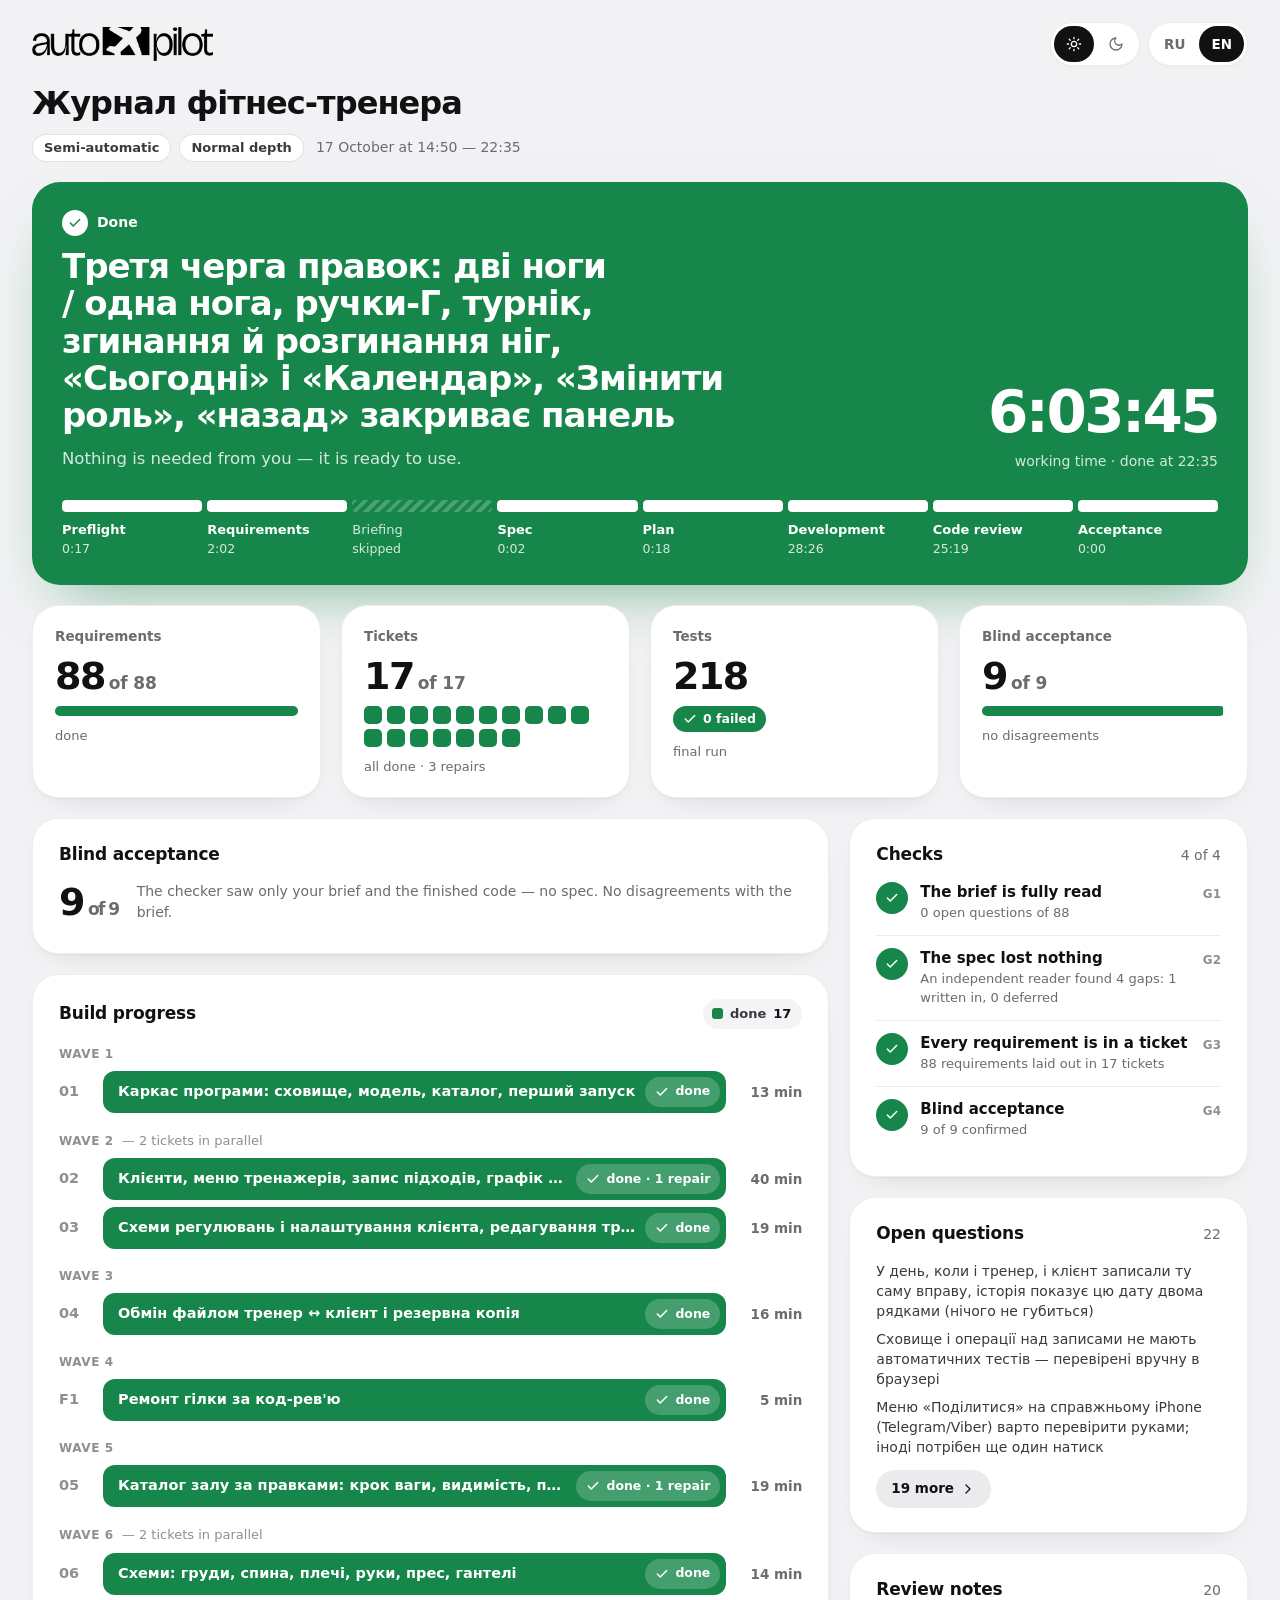
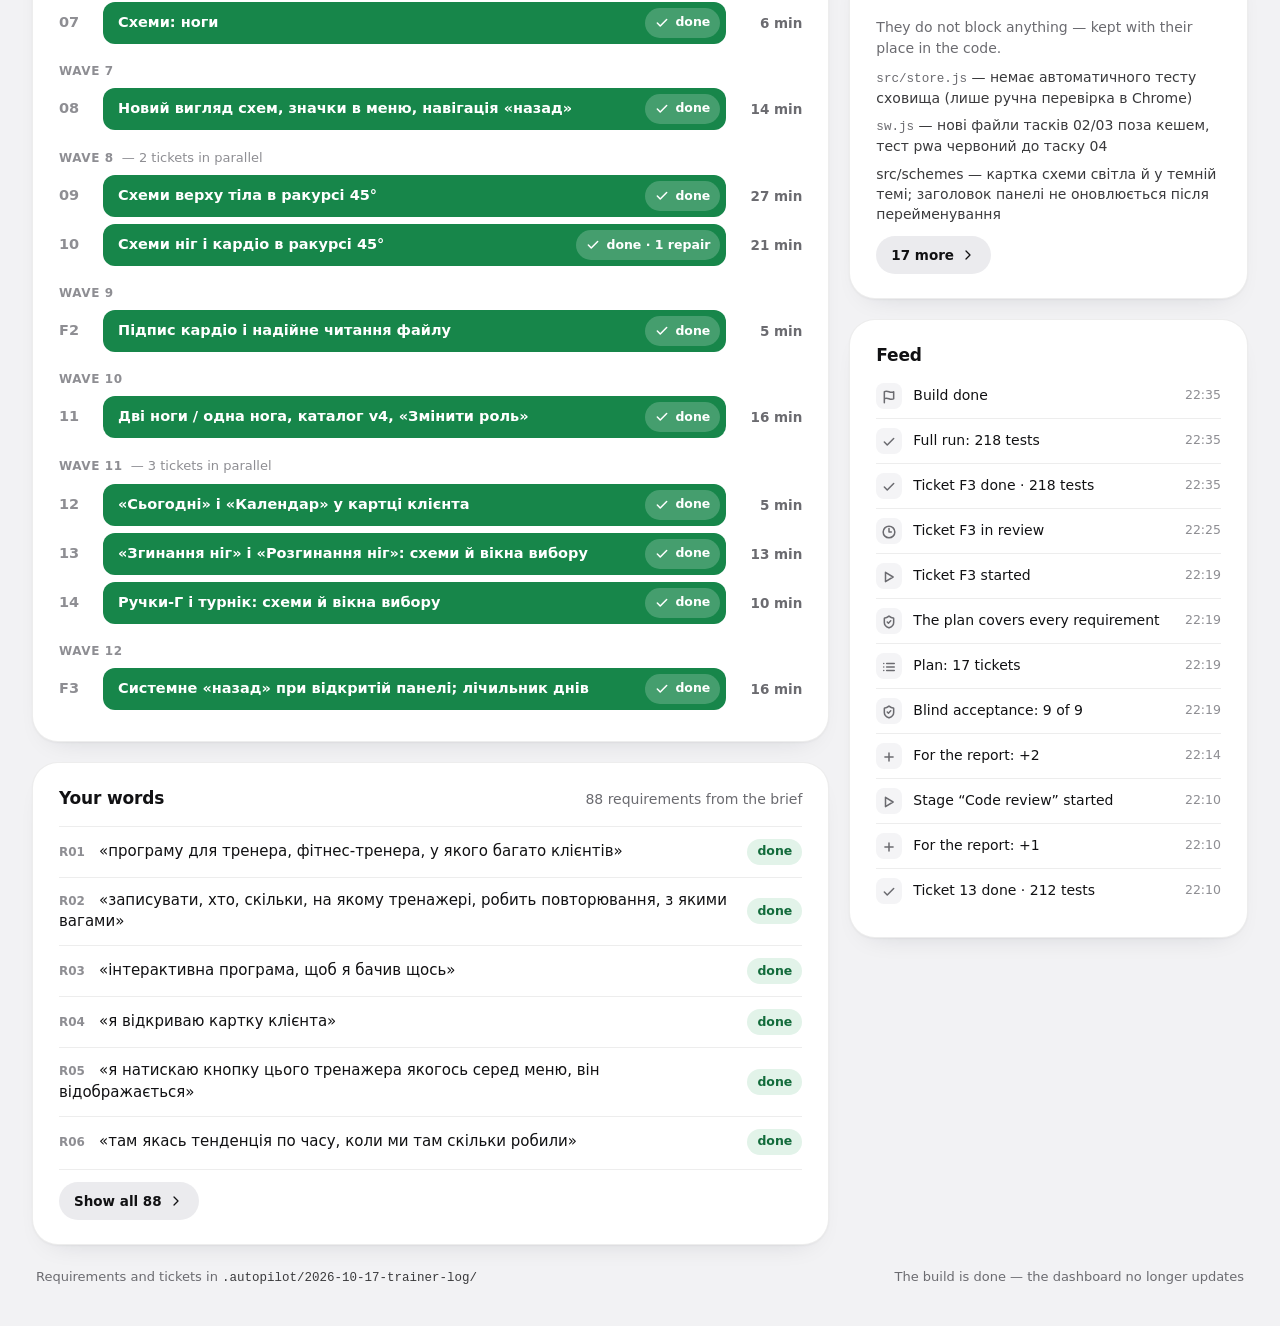
==== commit 0d180587: "Autopilot: сборка сдана Co-Authored-By: Claude Opus 5.5 <noreply@anthropic.com> Autopilot-Run: 2026-" ====
--- a/.autopilot/dashboard.html
+++ b/.autopilot/dashboard.html
@@ -341,7 +341,7 @@
      правке, снимок — на каждом вызове .autopilot/ap.py, и он же вписывает
      файл в страницу, так что снимок либо равен файлу, либо старше его.
      Между маркерами правит только ap.py; руками — никогда. -->
-<script>/*STATE-BEGIN*/window.STATE={"version": 2, "slug": "trainer-log", "dir": "2026-10-17-trainer-log--wip", "title": "Журнал фітнес-тренера", "mode": "semi", "depth": "normal", "tier": "T2", "briefFile": "2026-10-18-brief-pravky-3.md", "memoryFile": "AGENTS.md", "memoryOwner": "autopilot", "skillDir": "C:/Антігравіті ресьорч/.claude/skills/autopilot", "baseCommit": "a3eeb4c", "startedAt": "2026-10-17T17:50:53+03:00", "updatedAt": "2026-10-18T00:41:36+03:00", "finishedAt": null, "stages": [{"id": "preflight", "status": "done", "startedAt": "2026-10-17T17:50:53+03:00", "finishedAt": "2026-10-17T17:51:10+03:00"}, {"id": "manifest", "status": "done", "startedAt": "2026-10-18T00:39:29+03:00", "finishedAt": "2026-10-18T00:41:31+03:00"}, {"id": "briefing", "status": "skipped", "startedAt": "2026-10-18T00:39:35+03:00", "finishedAt": "2026-10-18T00:39:35+03:00", "note": "усе уточнено в діалозі"}, {"id": "spec", "status": "done", "startedAt": "2026-10-18T00:41:31+03:00", "finishedAt": "2026-10-18T00:41:33+03:00"}, {"id": "plan", "status": "active", "startedAt": "2026-10-18T00:41:33+03:00"}, {"id": "build", "status": "pending"}, {"id": "review", "status": "pending"}, {"id": "final", "status": "pending"}], "requirements": {"total": 88, "done": 80, "inTicket": 8, "inSpec": 0, "placeholder": 0, "deferred": 0, "dropped": 0}, "tickets": [{"id": "01", "title": "Каркас програми: сховище, модель, каталог, перший запуск", "requirements": ["R09", "R10", "R25", "R30", "R31", "R32", "R44i", "R49i"], "blockedBy": [], "wave": 1, "zone": ["index.html", "app.css", "css/", "screens.css", "schemes.css", "index.html", "manifest.webmanifest", "sw.js", "icons/", "src/app.js", "src/store.js", "src/core/model.js", "src/core/catalog.js", "src/ui/dom.js", "src/ui/start.js", "src/ui/settings.js", "src/schemes/index.js", "test/"], "review": "да — фундамент", "model": "сильная", "status": "done", "startedAt": "2026-10-17T18:02:36+03:00", "finishedAt": "2026-10-17T18:15:08+03:00", "retries": 0, "repairs": 0, "tests": {"passed": 32, "failed": 0}, "commit": "b72bf82"}, {"id": "02", "title": "Клієнти, меню тренажерів, запис підходів, графік та історія", "requirements": ["R01", "R02", "R03", "R04", "R05", "R06", "R14", "R15", "R18", "R21", "R28", "R43i", "R48i", "G01"], "blockedBy": ["01"], "wave": 2, "zone": ["src/ui/clients.js", "src/ui/client.js", "src/ui/exercise.js", "src/ui/chart.js", "src/core/chartdata.js", "test/chartdata.test.js", "css/screens.css"], "review": "нет", "model": "обычная", "status": "done", "startedAt": "2026-10-17T18:15:10+03:00", "finishedAt": "2026-10-17T18:55:09+03:00", "retries": 0, "repairs": 1, "repairFindings": ["exercise.js не парситься як ES-модуль — програма не завантажується; + тест парсингу модулів"], "tests": {"passed": 99, "failed": 0}, "commit": "19412f6"}, {"id": "03", "title": "Схеми регулювань і налаштування клієнта, редагування тренажерів", "requirements": ["R07", "R16", "R17", "R22", "R23", "R24", "R26", "R27", "R29", "R30", "R33", "R34", "R35", "R36", "R37", "R38", "R39", "R40", "R41", "R42"], "blockedBy": ["01"], "wave": 2, "zone": ["src/schemes/", "src/ui/equipment.js", "test/schemes.test.js", "css/schemes.css"], "review": "нет", "model": "сильная", "status": "done", "startedAt": "2026-10-17T18:15:10+03:00", "finishedAt": "2026-10-17T18:33:57+03:00", "retries": 0, "repairs": 0, "tests": {"passed": 50, "failed": 1}, "commit": "2ae9ba9"}, {"id": "04", "title": "Обмін файлом тренер ↔ клієнт і резервна копія", "requirements": ["R08", "R11", "R12", "R13", "R19", "R20", "R44i", "R45i", "R46i", "R47i"], "blockedBy": ["01", "02", "03"], "wave": 3, "zone": ["sw.js", "src/core/sync.js", "src/share.js", "src/ui/exchange.js", "test/sync.test.js", "src/ui/client.js", "src/ui/start.js", "src/ui/settings.js"], "review": "да — злиття і видалення даних користувача", "model": "сильная", "status": "done", "startedAt": "2026-10-17T18:41:10+03:00", "finishedAt": "2026-10-17T18:57:01+03:00", "retries": 0, "repairs": 0, "tests": {"passed": 99, "failed": 0}, "commit": "89a23b9"}, {"id": "05", "title": "Каталог залу за правками: крок ваги, видимість, прес, гантелі, оновлення на встановлених телефонах", "requirements": ["G02", "G17", "G03", "G04", "G06", "G07", "G08", "G09", "G10", "G11", "G12", "G13", "G14", "G16"], "blockedBy": [], "wave": 5, "zone": ["src/core/catalog.js", "src/core/model.js", "src/store.js", "src/ui/log-form.js", "src/ui/client.js", "src/schemes/registry.js", "src/schemes/index.js", "src/schemes/upper.js", "src/schemes/legs.js", "sw.js", "test/catalog.test.js", "test/model.test.js", "test/migration.test.js"], "review": "да — фундамент і міграція даних користувача", "model": "сильная", "status": "done", "startedAt": "2026-10-17T19:46:18+03:00", "finishedAt": "2026-10-17T20:05:04+03:00", "retries": 0, "repairs": 1, "repairFindings": ["змінені тренером eq-16 / старі Гантелі не мають ставати retired або мають повертатися з «Тренажери»"], "tests": {"passed": 124, "failed": 0}, "commit": "83e42c4"}, {"id": "06", "title": "Схеми: груди, спина, плечі, руки, прес, гантелі", "requirements": ["G03", "G04", "G05", "G15", "G16"], "blockedBy": ["05"], "wave": 6, "zone": ["src/schemes/upper.js", "src/schemes/lever-pulldown.js", "test/schemes-upper.test.js"], "review": "нет", "model": "сильная", "status": "done", "startedAt": "2026-10-17T20:05:06+03:00", "finishedAt": "2026-10-17T20:19:20+03:00", "retries": 0, "repairs": 0, "tests": {"passed": 143, "failed": 0}, "commit": "efc6069"}, {"id": "07", "title": "Схеми: ноги", "requirements": ["G05", "G13", "G14", "G15"], "blockedBy": ["05"], "wave": 6, "zone": ["src/schemes/legs.js", "test/schemes-legs.test.js"], "review": "нет", "model": "обычная", "status": "done", "startedAt": "2026-10-17T20:05:06+03:00", "finishedAt": "2026-10-17T20:11:33+03:00", "retries": 0, "repairs": 0, "tests": {"passed": 131, "failed": 1}, "commit": "feb45f5"}, {"id": "08", "title": "Новий вигляд схем, значки в меню, навігація «назад»", "requirements": ["G18", "G30", "G31"], "blockedBy": [], "wave": 7, "zone": ["src/schemes/index.js", "src/schemes/registry.js", "src/schemes/svg.js", "src/schemes/values.js", "src/schemes/cardio.js", "src/core/catalog.js", "src/ui/client.js", "src/ui/exercise.js", "src/app.js", "css/schemes.css", "css/screens.css", "sw.js", "test/schemes.test.js", "test/catalog.test.js", "test/migration.test.js", "test/nav.test.js"], "review": "да — фундамент", "model": "сильная", "status": "done", "startedAt": "2026-10-17T21:37:22+03:00", "finishedAt": "2026-10-17T21:51:10+03:00", "retries": 0, "repairs": 0, "tests": {"passed": 159, "failed": 0}, "commit": "80d40fe"}, {"id": "09", "title": "Схеми верху тіла в ракурсі 45°", "requirements": ["G19", "G20", "G26", "G27", "G28", "G29"], "blockedBy": ["08"], "wave": 8, "zone": ["src/schemes/upper.js", "src/schemes/butterfly.js", "src/schemes/low-row.js", "src/schemes/lever-pulldown.js", "test/schemes-upper.test.js"], "review": "нет", "model": "сильная", "status": "done", "startedAt": "2026-10-17T21:51:12+03:00", "finishedAt": "2026-10-17T22:17:42+03:00", "retries": 0, "repairs": 0, "tests": {"passed": 166, "failed": 0}, "commit": "c30c78b"}, {"id": "10", "title": "Схеми ніг і кардіо в ракурсі 45°", "requirements": ["G19", "G21", "G22", "G23", "G24", "G25"], "blockedBy": ["08"], "wave": 8, "zone": ["src/schemes/legs.js", "src/schemes/cardio.js", "test/schemes-legs.test.js", "test/schemes-cardio.test.js"], "review": "нет", "model": "сильная", "status": "done", "startedAt": "2026-10-17T21:51:12+03:00", "finishedAt": "2026-10-17T22:11:51+03:00", "retries": 0, "repairs": 1, "repairFindings": ["жим ногами — стопи не видно на платформі; зведення/розведення — ноги перехрещені, не на двох подушках"], "tests": {"passed": 158, "failed": 8}, "commit": "3f71efc"}, {"id": "11", "title": "Дві ноги / одна нога, каталог v4, «Змінити роль»", "requirements": ["G33", "G36", "G38", "G39", "G32"], "blockedBy": [], "wave": 10, "zone": ["src/core/model.js", "src/core/catalog.js", "src/core/chartdata.js", "src/ui/log-form.js", "src/ui/log-data.js", "src/ui/settings.js", "src/ui/start.js", "src/store.js", "test/model.test.js", "test/catalog.test.js", "test/migration.test.js", "test/chartdata.test.js", "test/role.test.js"], "review": "да — дані користувача і скидання сховища", "model": "сильная", "status": "pending", "retries": 0, "repairs": 0}, {"id": "12", "title": "«Сьогодні» і «Календар» у картці клієнта", "requirements": ["G37"], "blockedBy": ["11"], "wave": 11, "zone": ["src/ui/client.js", "src/ui/today.js", "src/ui/calendar.js", "css/screens.css", "sw.js", "test/today.test.js"], "review": "нет", "model": "обычная", "status": "pending", "retries": 0, "repairs": 0}, {"id": "13", "title": "«Згинання ніг» і «Розгинання ніг»: схеми й вікна вибору", "requirements": ["G32", "G34", "G35"], "blockedBy": ["11"], "wave": 11, "zone": ["src/schemes/legs.js", "test/schemes-legs.test.js"], "review": "нет", "model": "сильная", "status": "pending", "retries": 0, "repairs": 0}, {"id": "14", "title": "Ручки-Г і турнік: схеми й вікна вибору", "requirements": ["G36", "G38"], "blockedBy": ["11"], "wave": 11, "zone": ["src/schemes/upper.js", "test/schemes-upper.test.js"], "review": "нет", "model": "сильная", "status": "pending", "retries": 0, "repairs": 0}, {"id": "F1", "title": "Ремонт гілки за код-рев'ю", "requirements": ["R12", "R13", "R20", "R45i", "R47i"], "blockedBy": [], "wave": 4, "zone": ["src/core/sync.js", "test/sync.test.js", "src/app.js", "src/ui/exchange.js", "src/ui/clients.js"], "review": "да — ремонт ветки", "model": "сильная", "status": "done", "startedAt": "2026-10-17T19:00:35+03:00", "finishedAt": "2026-10-17T19:05:51+03:00", "retries": 0, "repairs": 0, "tests": {"passed": 102, "failed": 0}, "commit": "f8cfef2"}, {"id": "F2", "title": "Підпис кардіо і надійне читання файлу", "requirements": ["R12", "G19"], "blockedBy": [], "wave": 9, "zone": ["src/schemes/index.js", "src/share.js", "sw.js", "test/schemes.test.js", "test/share.test.js"], "review": "да — ремонт ветки", "model": "сильная", "status": "done", "startedAt": "2026-10-17T22:29:48+03:00", "finishedAt": "2026-10-17T22:34:46+03:00", "retries": 0, "repairs": 0, "tests": {"passed": 173, "failed": 0}, "commit": "2b51ed7"}], "tests": {"passed": 173, "failed": 0}, "debt": {"placeholders": [], "assumptions": [], "emptyEnv": []}, "additions": [], "coverage": {"found": 4, "fixed": 1, "deferred": 0, "items": []}, "concerns": ["src/store.js — немає автоматичного тесту сховища (лише ручна перевірка в Chrome)", "sw.js — нові файли тасків 02/03 поза кешем, тест pwa червоний до таску 04", "src/schemes — картка схеми світла й у темній темі; заголовок панелі не оновлюється після перейменування", "src/ui/log-data.js — операції над сесіями без тестів; UI таску 02 не перевірено в браузері", "src/ui/client.js — плашки «Давно не зберігали копію» немає на списку клієнтів тренера (лише картка й налаштування)", "src/share.js — меню «Поділитися» на справжньому iPhone не перевірено; при NotAllowedError потрібен ще один натиск", "src/core/sync.js:297,105 — id налаштування з файлу не звіряється з settingId(clientId,exerciseId,adjustmentId)", "src/core/sync.js:101-106 — CHECKS не перевіряють equipmentId/exerciseId/date сесії, equipmentId налаштування, id/name вправ", "src/core/sync.js:197,321 — при перенесенні сесії в іншу картку updatedAt не змінюється; на двох телефонах запис може жити в різних картках", "src/core/sync.js:312,337 — підходи тренера і клієнта в один день на одну вправу дають дві сесії на дату", "src/ui/exchange.js:196 — текст «нічого не видаляється» при відновленні копії неточний", "src/core/catalog.js:204 — тренажер, схований тренером, показується сірим клієнту з записами на ньому", "src/core/catalog.js:284 — «тренер торкався видимості» визначається за наявністю поля hidden; не задокументовано", "src/ui/client.js:17 — сірий стиль рідкісних inline замість класу в css/screens.css", "src/store.js — виклик апгрейду каталогу при відкритті/replaceAll/applyChanges без автотесту", "src/ui/client.js:74,108-110 — збережене місце меню застосовується при кожному rerender (старий пошук/прокрутка вертаються)", "src/app.js:63 — isTabSwitch тестується, але не використовується; перемикання вкладок без тесту", "test/migration.test.js:189 — фікстура V2 будується тим самим кодом, що seedV2", "src/schemes/index.js renderScheme — компонування (мітка → панель → збереження) без автотесту"], "blind": null, "beats": ["2026-10-17T17:50:53+03:00", "2026-10-17T17:51:10+03:00", "2026-10-17T17:51:50+03:00", "2026-10-17T17:52:18+03:00", "2026-10-17T17:52:52+03:00", "2026-10-17T17:55:42+03:00", "2026-10-17T17:56:00+03:00", "2026-10-17T17:59:37+03:00", "2026-10-17T17:59:47+03:00", "2026-10-17T18:02:02+03:00", "2026-10-17T18:02:04+03:00", "2026-10-17T18:02:05+03:00", "2026-10-17T18:02:14+03:00", "2026-10-17T18:02:22+03:00", "2026-10-17T18:02:36+03:00", "2026-10-17T18:11:28+03:00", "2026-10-17T18:13:44+03:00", "2026-10-17T18:15:08+03:00", "2026-10-17T18:15:10+03:00", "2026-10-17T18:33:57+03:00", "2026-10-17T18:33:59+03:00", "2026-10-17T18:41:06+03:00", "2026-10-17T18:41:08+03:00", "2026-10-17T18:41:10+03:00", "2026-10-17T18:54:16+03:00", "2026-10-17T18:54:18+03:00", "2026-10-17T18:54:24+03:00", "2026-10-17T18:55:09+03:00", "2026-10-17T18:57:01+03:00", "2026-10-17T18:57:02+03:00", "2026-10-17T18:57:04+03:00", "2026-10-17T19:00:29+03:00", "2026-10-17T19:00:31+03:00", "2026-10-17T19:00:33+03:00", "2026-10-17T19:00:35+03:00", "2026-10-17T19:04:45+03:00", "2026-10-17T19:05:51+03:00", "2026-10-17T19:05:53+03:00", "2026-10-17T19:13:36+03:00", "2026-10-17T19:14:59+03:00", "2026-10-17T19:15:01+03:00", "2026-10-17T19:44:10+03:00", "2026-10-17T19:44:11+03:00", "2026-10-17T19:44:39+03:00", "2026-10-17T19:44:40+03:00", "2026-10-17T19:44:42+03:00", "2026-10-17T19:45:41+03:00", "2026-10-17T19:45:42+03:00", "2026-10-17T19:45:44+03:00", "2026-10-17T19:45:55+03:00", "2026-10-17T19:45:56+03:00", "2026-10-17T19:46:17+03:00", "2026-10-17T19:46:18+03:00", "2026-10-17T19:47:10+03:00", "2026-10-17T19:59:36+03:00", "2026-10-17T20:02:48+03:00", "2026-10-17T20:02:50+03:00", "2026-10-17T20:05:04+03:00", "2026-10-17T20:05:06+03:00", "2026-10-17T20:11:33+03:00", "2026-10-17T20:11:34+03:00", "2026-10-17T20:19:20+03:00", "2026-10-17T20:19:22+03:00", "2026-10-17T20:19:24+03:00", "2026-10-17T20:24:51+03:00", "2026-10-17T20:24:52+03:00", "2026-10-17T20:31:15+03:00", "2026-10-17T20:31:16+03:00", "2026-10-17T20:31:42+03:00", "2026-10-17T21:35:18+03:00", "2026-10-17T21:35:19+03:00", "2026-10-17T21:35:21+03:00", "2026-10-17T21:35:23+03:00", "2026-10-17T21:35:25+03:00", "2026-10-17T21:36:58+03:00", "2026-10-17T21:37:00+03:00", "2026-10-17T21:37:03+03:00", "2026-10-17T21:37:20+03:00", "2026-10-17T21:37:22+03:00", "2026-10-17T21:47:41+03:00", "2026-10-17T21:51:07+03:00", "2026-10-17T21:51:10+03:00", "2026-10-17T21:51:12+03:00", "2026-10-17T22:09:27+03:00", "2026-10-17T22:11:51+03:00", "2026-10-17T22:17:42+03:00", "2026-10-17T22:17:44+03:00", "2026-10-17T22:17:45+03:00", "2026-10-17T22:23:49+03:00", "2026-10-17T22:29:27+03:00", "2026-10-17T22:29:45+03:00", "2026-10-17T22:29:47+03:00", "2026-10-17T22:29:48+03:00", "2026-10-17T22:34:03+03:00", "2026-10-17T22:34:46+03:00", "2026-10-17T22:34:48+03:00", "2026-10-17T22:34:57+03:00", "2026-10-18T00:39:29+03:00", "2026-10-18T00:39:31+03:00", "2026-10-18T00:39:33+03:00", "2026-10-18T00:39:35+03:00", "2026-10-18T00:41:31+03:00", "2026-10-18T00:41:33+03:00", "2026-10-18T00:41:35+03:00", "2026-10-18T00:41:36+03:00"], "rev": 106, "waiting": null, "waits": [{"kind": "briefing", "from": "2026-10-17T17:52:52+03:00", "to": "2026-10-17T17:55:42+03:00"}], "log": [{"t": "2026-10-17T17:50:53+03:00", "k": "init"}, {"t": "2026-10-17T17:51:10+03:00", "k": "stage", "id": "manifest", "act": "start"}, {"t": "2026-10-17T17:52:18+03:00", "k": "stage", "id": "briefing", "act": "start"}, {"t": "2026-10-17T17:52:52+03:00", "k": "ask", "kind": "briefing", "note": "три питання — як ставити на телефони, Метелик з двома вправами, схема чи фото"}, {"t": "2026-10-17T17:55:42+03:00", "k": "answered", "kind": "briefing"}, {"t": "2026-10-17T17:56:00+03:00", "k": "gate", "g": "G1", "ok": false, "open": 50, "total": 50}, {"t": "2026-10-17T17:56:00+03:00", "k": "stage", "id": "spec", "act": "start"}, {"t": "2026-10-17T17:59:37+03:00", "k": "gate", "g": "G2", "ok": true, "found": 3, "fixed": 3, "deferred": 0}, {"t": "2026-10-17T17:59:47+03:00", "k": "stage", "id": "plan", "act": "start"}, {"t": "2026-10-17T18:02:02+03:00", "k": "tier", "v": "T2"}, {"t": "2026-10-17T18:02:04+03:00", "k": "tickets", "n": 4}, {"t": "2026-10-17T18:02:05+03:00", "k": "gate", "g": "G3", "ok": true, "problems": 0}, {"t": "2026-10-17T18:02:22+03:00", "k": "stage", "id": "build", "act": "start"}, {"t": "2026-10-17T18:02:36+03:00", "k": "ticket", "ids": ["01"], "act": "start"}, {"t": "2026-10-17T18:11:28+03:00", "k": "ticket", "ids": ["01"], "act": "review"}, {"t": "2026-10-17T18:13:44+03:00", "k": "add", "key": "concerns", "n": 1}, {"t": "2026-10-17T18:15:08+03:00", "k": "ticket", "ids": ["01"], "act": "done", "tests": {"passed": 32, "failed": 0}}, {"t": "2026-10-17T18:15:10+03:00", "k": "ticket", "ids": ["02", "03"], "act": "start"}, {"t": "2026-10-17T18:33:57+03:00", "k": "ticket", "ids": ["03"], "act": "done", "tests": {"passed": 50, "failed": 1}}, {"t": "2026-10-17T18:33:59+03:00", "k": "add", "key": "concerns", "n": 2}, {"t": "2026-10-17T18:41:06+03:00", "k": "ticket", "ids": ["02"], "act": "done", "tests": {"passed": 50, "failed": 1}}, {"t": "2026-10-17T18:41:08+03:00", "k": "add", "key": "concerns", "n": 1}, {"t": "2026-10-17T18:41:10+03:00", "k": "ticket", "ids": ["04"], "act": "start"}, {"t": "2026-10-17T18:54:16+03:00", "k": "ticket", "ids": ["04"], "act": "review"}, {"t": "2026-10-17T18:54:18+03:00", "k": "add", "key": "concerns", "n": 2}, {"t": "2026-10-17T18:54:24+03:00", "k": "ticket", "ids": ["02"], "act": "repair", "note": "exercise.js не парситься як ES-модуль — програма не завантажується; + тест парсингу модулів"}, {"t": "2026-10-17T18:55:09+03:00", "k": "ticket", "ids": ["02"], "act": "done", "tests": {"passed": 99, "failed": 0}}, {"t": "2026-10-17T18:57:01+03:00", "k": "ticket", "ids": ["04"], "act": "done", "tests": {"passed": 99, "failed": 0}}, {"t": "2026-10-17T18:57:02+03:00", "k": "add", "key": "concerns", "n": 5}, {"t": "2026-10-17T18:57:04+03:00", "k": "stage", "id": "review", "act": "start"}, {"t": "2026-10-17T19:00:29+03:00", "k": "tickets", "n": 5}, {"t": "2026-10-17T19:00:31+03:00", "k": "gate", "g": "G3", "ok": true, "problems": 0}, {"t": "2026-10-17T19:00:33+03:00", "k": "add", "key": "report", "n": 4}, {"t": "2026-10-17T19:00:35+03:00", "k": "ticket", "ids": ["F1"], "act": "start"}, {"t": "2026-10-17T19:04:45+03:00", "k": "ticket", "ids": ["F1"], "act": "review"}, {"t": "2026-10-17T19:05:51+03:00", "k": "ticket", "ids": ["F1"], "act": "done", "tests": {"passed": 102, "failed": 0}}, {"t": "2026-10-17T19:05:53+03:00", "k": "stage", "id": "final", "act": "start"}, {"t": "2026-10-17T19:13:36+03:00", "k": "gate", "g": "G4", "ok": false, "checked": 32, "matched": 30}, {"t": "2026-10-17T19:14:59+03:00", "k": "tests", "passed": 102, "failed": 0}, {"t": "2026-10-17T19:15:01+03:00", "k": "finish", "result": "Офлайн-програма на телефон для тренера й клієнтів: картки, записи Л/П, графіки, схеми 3 тренажерів, обмін файлом, копія"}, {"t": "2026-10-17T19:44:10+03:00", "k": "reopen"}, {"t": "2026-10-17T19:44:39+03:00", "k": "stage", "id": "manifest", "act": "start"}, {"t": "2026-10-17T19:44:40+03:00", "k": "stage", "id": "briefing", "act": "skip", "note": "правки однозначні; два питання без відповіді — взято запропоноване"}, {"t": "2026-10-17T19:44:42+03:00", "k": "gate", "g": "G1", "ok": true, "open": 0, "total": 65}, {"t": "2026-10-17T19:44:42+03:00", "k": "stage", "id": "spec", "act": "start"}, {"t": "2026-10-17T19:45:41+03:00", "k": "stage", "id": "plan", "act": "start"}, {"t": "2026-10-17T19:45:42+03:00", "k": "tickets", "n": 8}, {"t": "2026-10-17T19:45:44+03:00", "k": "gate", "g": "G3", "ok": false, "problems": 1}, {"t": "2026-10-17T19:45:55+03:00", "k": "tickets", "n": 8}, {"t": "2026-10-17T19:45:56+03:00", "k": "gate", "g": "G3", "ok": true, "problems": 0}, {"t": "2026-10-17T19:46:17+03:00", "k": "stage", "id": "build", "act": "start"}, {"t": "2026-10-17T19:46:18+03:00", "k": "ticket", "ids": ["05"], "act": "start"}, {"t": "2026-10-17T19:47:10+03:00", "k": "gate", "g": "G2", "ok": false, "found": 4, "fixed": 1, "deferred": 0}, {"t": "2026-10-17T19:59:36+03:00", "k": "ticket", "ids": ["05"], "act": "review"}, {"t": "2026-10-17T20:02:48+03:00", "k": "ticket", "ids": ["05"], "act": "repair", "note": "змінені тренером eq-16 / старі Гантелі не мають ставати retired або мають повертатися з «Тренажери»"}, {"t": "2026-10-17T20:02:50+03:00", "k": "add", "key": "concerns", "n": 4}, {"t": "2026-10-17T20:05:04+03:00", "k": "ticket", "ids": ["05"], "act": "done", "tests": {"passed": 124, "failed": 0}}, {"t": "2026-10-17T20:05:06+03:00", "k": "ticket", "ids": ["06", "07"], "act": "start"}, {"t": "2026-10-17T20:11:33+03:00", "k": "ticket", "ids": ["07"], "act": "done", "tests": {"passed": 131, "failed": 1}}, {"t": "2026-10-17T20:11:34+03:00", "k": "add", "key": "report", "n": 1}, {"t": "2026-10-17T20:19:20+03:00", "k": "ticket", "ids": ["06"], "act": "done", "tests": {"passed": 143, "failed": 0}}, {"t": "2026-10-17T20:19:22+03:00", "k": "add", "key": "report", "n": 1}, {"t": "2026-10-17T20:19:24+03:00", "k": "stage", "id": "review", "act": "start"}, {"t": "2026-10-17T20:24:51+03:00", "k": "add", "key": "report", "n": 4}, {"t": "2026-10-17T20:24:52+03:00", "k": "stage", "id": "final", "act": "start"}, {"t": "2026-10-17T20:31:15+03:00", "k": "gate", "g": "G4", "ok": false, "checked": 26, "matched": 25}, {"t": "2026-10-17T20:31:16+03:00", "k": "tests", "passed": 143, "failed": 0}, {"t": "2026-10-17T20:31:42+03:00", "k": "finish", "result": "Правки після першого запуску: крок ваги 5/2,5, каталог залу, схеми для кожного тренажера, розділ «Гантелі»"}, {"t": "2026-10-17T21:35:18+03:00", "k": "reopen"}, {"t": "2026-10-17T21:35:21+03:00", "k": "stage", "id": "manifest", "act": "start"}, {"t": "2026-10-17T21:35:23+03:00", "k": "stage", "id": "briefing", "act": "skip", "note": "правки однозначні; два питання без відповіді — взято запропоноване"}, {"t": "2026-10-17T21:35:25+03:00", "k": "gate", "g": "G1", "ok": true, "open": 0, "total": 80}, {"t": "2026-10-17T21:35:25+03:00", "k": "stage", "id": "spec", "act": "start"}, {"t": "2026-10-17T21:36:58+03:00", "k": "stage", "id": "plan", "act": "start"}, {"t": "2026-10-17T21:37:00+03:00", "k": "tickets", "n": 11}, {"t": "2026-10-17T21:37:03+03:00", "k": "gate", "g": "G3", "ok": true, "problems": 0}, {"t": "2026-10-17T21:37:20+03:00", "k": "stage", "id": "build", "act": "start"}, {"t": "2026-10-17T21:37:22+03:00", "k": "ticket", "ids": ["08"], "act": "start"}, {"t": "2026-10-17T21:47:41+03:00", "k": "ticket", "ids": ["08"], "act": "review"}, {"t": "2026-10-17T21:51:07+03:00", "k": "add", "key": "concerns", "n": 4}, {"t": "2026-10-17T21:51:10+03:00", "k": "ticket", "ids": ["08"], "act": "done", "tests": {"passed": 159, "failed": 0}}, {"t": "2026-10-17T21:51:12+03:00", "k": "ticket", "ids": ["09", "10"], "act": "start"}, {"t": "2026-10-17T22:09:27+03:00", "k": "ticket", "ids": ["10"], "act": "repair", "note": "жим ногами — стопи не видно на платформі; зведення/розведення — ноги перехрещені, не на двох подушках"}, {"t": "2026-10-17T22:11:51+03:00", "k": "ticket", "ids": ["10"], "act": "done", "tests": {"passed": 158, "failed": 8}}, {"t": "2026-10-17T22:17:42+03:00", "k": "ticket", "ids": ["09"], "act": "done", "tests": {"passed": 166, "failed": 0}}, {"t": "2026-10-17T22:17:44+03:00", "k": "add", "key": "report", "n": 2}, {"t": "2026-10-17T22:17:45+03:00", "k": "stage", "id": "review", "act": "start"}, {"t": "2026-10-17T22:23:49+03:00", "k": "gate", "g": "G4", "ok": true, "checked": 15, "matched": 15}, {"t": "2026-10-17T22:29:27+03:00", "k": "add", "key": "report", "n": 3}, {"t": "2026-10-17T22:29:45+03:00", "k": "tickets", "n": 12}, {"t": "2026-10-17T22:29:47+03:00", "k": "gate", "g": "G3", "ok": true, "problems": 0}, {"t": "2026-10-17T22:29:48+03:00", "k": "ticket", "ids": ["F2"], "act": "start"}, {"t": "2026-10-17T22:34:03+03:00", "k": "ticket", "ids": ["F2"], "act": "review"}, {"t": "2026-10-17T22:34:46+03:00", "k": "ticket", "ids": ["F2"], "act": "done", "tests": {"passed": 173, "failed": 0}}, {"t": "2026-10-17T22:34:48+03:00", "k": "tests", "passed": 173, "failed": 0}, {"t": "2026-10-17T22:34:57+03:00", "k": "finish", "result": "Друга черга правок: схеми 45° для всіх тренажерів і кардіо, чисті схеми зі списком значень, значки в меню, навігація «назад»"}, {"t": "2026-10-18T00:39:29+03:00", "k": "reopen"}, {"t": "2026-10-18T00:39:33+03:00", "k": "stage", "id": "manifest", "act": "start"}, {"t": "2026-10-18T00:39:35+03:00", "k": "stage", "id": "briefing", "act": "skip", "note": "усе уточнено в діалозі"}, {"t": "2026-10-18T00:41:31+03:00", "k": "gate", "g": "G1", "ok": true, "open": 0, "total": 88}, {"t": "2026-10-18T00:41:31+03:00", "k": "stage", "id": "spec", "act": "start"}, {"t": "2026-10-18T00:41:33+03:00", "k": "stage", "id": "plan", "act": "start"}, {"t": "2026-10-18T00:41:35+03:00", "k": "tickets", "n": 16}, {"t": "2026-10-18T00:41:36+03:00", "k": "gate", "g": "G3", "ok": true, "problems": 0}], "reqList": [{"id": "R01", "text": "«програму для тренера, фітнес-тренера, у якого багато клієнтів»", "status": "done"}, {"id": "R02", "text": "«записувати, хто, скільки, на якому тренажері, робить повторювання, з якими вагами»", "status": "done"}, {"id": "R03", "text": "«інтерактивна програма, щоб я бачив щось»", "status": "done"}, {"id": "R04", "text": "«я відкриваю картку клієнта»", "status": "done"}, {"id": "R05", "text": "«я натискаю кнопку цього тренажера якогось серед меню, він відображається»", "status": "done"}, {"id": "R06", "text": "«там якась тенденція по часу, коли ми там скільки робили»", "status": "done"}, {"id": "R07", "text": "«під цю людину, якісь конкретні там налаштування, висота сидіння, чи ще щось»", "status": "done"}, {"id": "R08", "text": "«клієнт сам вирішив потренуватись, потренувався, вписав результати … як воно з'явиться на телефоні у тренера?»", "status": "done"}, {"id": "R09", "text": "«Пристрій: телефон, в залі, біля тренажера.»", "status": "done"}, {"id": "R10", "text": "«Дані: зберігаються на телефоні (без хмари, без реєстрації, без акаунтів).»", "status": "done"}, {"id": "R11", "text": "«Користувачі: тренер і клієнти. У клієнта — та сама програма на своєму телефоні.»", "status": "done"}, {"id": "R12", "text": "«обмін файлом через месенджер (Telegram, Viber). Клієнт натискає «надіслати тренеру» — тренер відкриває файл, і записи додаються в картку клієнта»", "status": "done"}, {"id": "R13", "text": "«Так само в зворотний бік: тренер надсилає клієнту його дані.»", "status": "done"}, {"id": "R14", "text": "«Клієнт може сам: записувати свої тренування»", "status": "done"}, {"id": "R15", "text": "«[клієнт може сам] дивитись графіки прогресу»", "status": "done"}, {"id": "R16", "text": "«[клієнт може сам] бачити й редагувати свої налаштування на тренажерах»", "status": "done"}, {"id": "R17", "text": "«Тренажери: тренер створює список сам, під свій зал.»", "status": "done"}, {"id": "R18", "text": "«показувати всі записи як є (дата, підходи, повторення, вага). Програма не рахує «робочу вагу»»", "status": "done"}, {"id": "R19", "text": "«Налаштування на тренажері редагують і тренер, і клієнт; якщо змінили обоє — лишається пізніша зміна.»", "status": "done"}, {"id": "R20", "text": "«кнопка «Зберегти копію» (файлом, напр. собі в Telegram), бо дані лише в телефоні»", "status": "done"}, {"id": "R21", "text": "«не лише тренажери — обов'язково гантелі, турнік, кардіо (для кардіо — час, дистанція тощо)»", "status": "done"}, {"id": "R22", "text": "«Налаштування — окремі поля під кожен тренажер (не вільний текст)»", "status": "done"}, {"id": "R23", "text": "«прям на фото тренажера чи якось на схемки такий показати, що означає сидіння 1 або сидіння 2 … ЦЕ ДУЖЕ ВАЖЛИВО»", "status": "done"}, {"id": "R24", "text": "«У картці клієнта на схемі видно саме його значення.»", "status": "done"}, {"id": "R25", "text": "«Тренажери — лише одного конкретного залу; список і вигляд тренажерів беремо з сайту цього залу» (26 тренажерів, gym/equipment.md)", "status": "done"}, {"id": "R26", "text": "«Регулювань … на сайті немає … До того на схемах — помітні заглушки, не вигадані цифри.»", "status": "done"}, {"id": "R27", "text": "«Перший етап: схеми регулювань лише для 2–3 головних тренажерів … Схему малювати за фото з залу»", "status": "done"}, {"id": "R28", "text": "«Вага на тренажерах з дисками — окремо на кожну руку (ліва / права), і вона може відрізнятися.»", "status": "done"}, {"id": "R29", "text": "«Тренер дає тренажерам свої назви (напр. «Метелик») — назву тренажера тренер може змінити.»", "status": "done"}, {"id": "R30", "text": "«Список тренажерів має стартово бути вже в програмі; тренер може додати свій тренажер.»", "status": "done"}, {"id": "R31", "text": "«Нотатки до тренувань не потрібні.»", "status": "done"}, {"id": "R32", "text": "«Мова інтерфейсу: українська.»", "status": "done"}, {"id": "R33", "text": "«Метелик»: «Позиція ручок — зверху … Позицій: 5 ⚠ приблизно»; «Висота сидіння — знизу … Позицій: 5 ⚠ приблизно»", "status": "done"}, {"id": "R34", "text": "«Метелик»: «схоже, на ньому ж виконують «Відведення рук назад» (№11), сидячи обличчям до спинки»", "status": "done"}, {"id": "R35", "text": "Тяга нижнього блока: «Регулювань немає. Налаштування клієнта — яка ручка (кріпиться на карабін).»", "status": "done"}, {"id": "R36", "text": "Вертикальна тяга: «Висота сидіння. Позицій: ⚠ невідомо (за аналогією з «Метеликом» — 5, уточнити)»", "status": "done"}, {"id": "R37", "text": "«Хват — ручка одна, але є три позиції рук … зелена … червона … помаранчева … на схемі ручки підсвічено, де саме брати»", "status": "done"}, {"id": "R38", "text": "«Назви позицій ⚠ поки умовні — тренер зможе перейменувати.»", "status": "done"}, {"id": "R39", "text": "«Хват «збоку» не включати.»", "status": "done"}, {"id": "R40", "text": "«Один набір ручок … однаковий для всіх тяг … Для кожного блокового тренажера в картці клієнта зберігається, з якою ручкою він працює»", "status": "done"}, {"id": "R41", "text": "«у програмі — малюнок кожної ручки, щоб одразу було видно, яку брати»; «включай всі 5 … №6 поки не включаємо»", "status": "done"}, {"id": "R42", "text": "«Кількість позицій, позначена «⚠ приблизно», — припущення автора; уточнити в залі.»", "status": "done"}, {"id": "R43i", "text": "(подразумевается) тренер додає, перейменовує й видаляє клієнтів", "status": "done"}, {"id": "R44i", "text": "(подразумевается) кожен телефон знає, чий він: тренера чи клієнта (у клієнта — лише своя картка)", "status": "done"}, {"id": "R45i", "text": "(подразумевается) з «Зберегти копію» можна відновити дані на новому телефоні", "status": "done"}, {"id": "R46i", "text": "(подразумевается) повторне відкриття того самого файлу не дублює записи", "status": "done"}, {"id": "R47i", "text": "(подразумевается) файл від клієнта потрапляє саме в його картку, а не в чужу", "status": "done"}, {"id": "R48i", "text": "(подразумевается) помилково введений запис можна виправити або видалити", "status": "done"}, {"id": "R49i", "text": "(подразумевается) програма якось потрапляє на телефони тренера й клієнтів і працює без інтернету в залі", "status": "done"}, {"id": "G01", "text": "«деякі тренажери є в них таке, що на одному тренажері виконуються дві абсолютно разні вправи … роби якесь зрозуміло, щоб це було зрозуміле перемикання»", "status": "done"}, {"id": "G02", "text": "«на оцих блокових тренажерах, де ти шпильку вставляєш, там всюди кроп 5 кілограмів»", "status": "done"}, {"id": "G03", "text": "«От той, що ми ручки розбирали з різними хватами, оце іменно той, що спереді себе ти тянеш, а не зверху» — схема з трьома хватами належить горизонтальній тязі на дисках", "status": "done"}, {"id": "G04", "text": "«жим у тренажері … регулюється тільки висота сидіння, теж постав 5 підміток»", "status": "done"}, {"id": "G05", "text": "«до кожного тренажера буде схемка, щоб було зрозуміло, що це за тренажер»", "status": "done"}, {"id": "G06", "text": "«жим у блоці такого тренажера немає» (груди і плечі); не пам'ятає «Розгинання в блоці», «Жим ногами сидячи»", "status": "done"}, {"id": "G07", "text": "«Тяга горизонтального блоку … міняється тільки ручка»; «Тяга вертикального блоку … крок 5 кг, міняється ручка … прижимний валік … хай буде»", "status": "done"}, {"id": "G08", "text": "«Вертикальна тяга в силовому тренажері … дві позиції ручки і теж бліни. Регулюється тільки прижимний валік»", "status": "done"}, {"id": "G09", "text": "«Згинання рук у блоці … ніхто ніколи це не робить»; гравітрони — «в кінець списка сіреньких»", "status": "done"}, {"id": "G10", "text": "«Скручування на прес і ротація на прес. У нас це один тренажер … два перемикача»", "status": "done"}, {"id": "G11", "text": "«Відведення рук у тренажері сидячі … тільки висота сидіння»", "status": "done"}, {"id": "G12", "text": "«Жим у тренажері сидячі. Так, дві позиції у ручок. Крок ваги, як у блінах … Постав регуляцію висота стільця»", "status": "done"}, {"id": "G13", "text": "«Згинання ніг лежачі регулюється валік по кругу … круглий шарнір … 5 кілограмів на крок»", "status": "done"}, {"id": "G14", "text": "«Розгинання ніг … валік і … наклон. Два шарніра … і … видвигання спинки»", "status": "done"}, {"id": "G15", "text": "Жим ногами лежачи, Гак-машина — «нічого не регулюється, тільки вага»; Розведення / Зведення ніг, Жим на трицепс — «просто схему»", "status": "done"}, {"id": "G16", "text": "«для гантель додай взагалі цілий розділ … на біцепс, … на лавки на біцепс, … з молоточками, на плечі по бокам, на плечі наперед, … від груді … може ти щось додай»", "status": "done"}, {"id": "G17", "text": "«круг ваги на дискових тренажерах 2,5 кг. 2,5, 5, 10, 15, 20»", "status": "done"}, {"id": "G18", "text": "«треба ще сюди додати якісь міні значки щоб було понятно сразу що це за тренажер»; «на тренажери … просто менші силуети тренажера, а на гантелі просто значок гантелі»", "status": "done"}, {"id": "G19", "text": "«давай всі тренажери попробуємо зобразити не збоку а під кутом 45»", "status": "done"}, {"id": "G20", "text": "«жим у тренажері ось так виглядає у тебе схемка якась дивна» (+ фото із залу)", "status": "done"}, {"id": "G21", "text": "«жим ногами лежачи у тебе також трохи дивна схема»", "status": "done"}, {"id": "G22", "text": "Зведення ніг — «тут тоже не зрозуміло нічого н акартинці»; Розведення ніг — «не гарно виглядає, зроби якось зверху під кутом»", "status": "done"}, {"id": "G23", "text": "Згинання ніг лежачи — «тут тоже» (+ фото VNK)", "status": "done"}, {"id": "G24", "text": "«гак машина ось така … у нас в залі саме така» (зворотна гак-машина)", "status": "done"}, {"id": "G25", "text": "Розгинання ніг — «регулюється спинка вперед назад, і 2 шарніра, 1 нав сам валік, 2 … вище … нахил всього цього ричага»", "status": "done"}, {"id": "G26", "text": "Відведення рук сидячи (фото); «регулюється тільки сидіння як і було»", "status": "done"}, {"id": "G27", "text": "Жим у тренажері сидячи — «дуже візуально складна схема, не зрозуміло взагалі що це за тренажер»", "status": "done"}, {"id": "G28", "text": "«на прес також перемалюй тренажер»", "status": "done"}, {"id": "G29", "text": "Жим на трицепс — «тут одна рука так одна так»", "status": "done"}, {"id": "G30", "text": "«натискую стрілочку назад мене не викидує в головне меню а повертає попередній режим»", "status": "done"}, {"id": "G31", "text": "«мене повертає не в ту позицію на низ сторінки біля гантель а на самий початок сторінки»", "status": "done"}, {"id": "G32", "text": "«Згинання ніг лежачи»: «додай позиції валика ще і лавка … наче сходинкою, вирівняй»; «тут регулюється і валик і сам важіль»", "status": "in-ticket"}, {"id": "G33", "text": "Жим ногами / Гак-машина: «платформа суцільна, там нема правої і лівої ноги, але іноді вправу виконують одною ногою, тож зроби перемикач»", "status": "in-ticket"}, {"id": "G34", "text": "«Розгинання ніг»: «схема валіка не коректна» (+ фото Impulse)", "status": "in-ticket"}, {"id": "G35", "text": "«Розгинання ніг»: «спинка у тебе на схемі тоже не дуже зрозуміло відображається»", "status": "in-ticket"}, {"id": "G36", "text": "Вертикальна тяга: «ручка букою Г і ти руками берешся або прямо або під кутом 90»; Жим сидячи: «тут тоже ручка буквою Г і берешся або так або так»", "status": "in-ticket"}, {"id": "G37", "text": "«перемикання на вікно \"сьогоднішнє тренування\" … список виконаних за день вправ, + календар … що ми робили минулого тренування»", "status": "in-ticket"}, {"id": "G38", "text": "«до турніка намалюй схему і точку вибора додай хват, звичайний, широкий, обратний»", "status": "in-ticket"}, {"id": "G39", "text": "«нема кнопки вийти … як мені розлогінитись і ввійти як гість»", "status": "in-ticket"}], "gates": {"G1": {"ok": true, "at": "2026-10-18T00:41:31+03:00", "open": 0, "total": 88}, "G3": {"ok": true, "at": "2026-10-18T00:41:36+03:00", "problems": 0}}, "result": null, "report": ["У день, коли і тренер, і клієнт записали ту саму вправу, історія показує цю дату двома рядками (нічого не губиться)", "Сховище і операції над записами не мають автоматичних тестів — перевірені вручну в браузері", "Меню «Поділитися» на справжньому iPhone (Telegram/Viber) варто перевірити руками; іноді потрібен ще один натиск", "Після перейменування тренажера заголовок відкритої панелі оновиться лише при повторному відкритті", "Розгинання ніг: напрям нумерації позицій (1 = ближче до коліна / менший нахил / ближче до валика) обрано умовно — перевірити в залі", "Притискний валік (1 = найнижче) і позиції ручок на «Жим сидячи» та «Вертикальна тяга» намальовано умовно — назви тренер змінює", "Тренажер, який тренер сховав сам, клієнт із записами на ньому бачить сірим (дані не губляться)", "Сірий стиль рідкісних тренажерів задано в коді екрана, а не в стилях", "Відновлення СТАРОЇ копії (до правок) на новій версії не перевірене ні тестом, ні вручну", "Після оновлення сайту програму на телефоні треба відкрити двічі — підказки «є оновлення» немає", "Позиції ручок на «Жим сидячи» і «Вертикальна тяга» намальовано умовно — фото позицій немає", "«Відведення рук назад» на Метелику — людина спиною, ручки частково за спинкою", "Перемикання вкладок працює (перевірено в браузері), але автотест перевіряє функцію, яку програма не використовує", "Тест міграції каталогу v2 перевіряє сам себе — наступна зміна каталогу потребує замороженої копії v2", "Значки в меню важкуваті (≈270 КБ розмітки); зараз рендер 17 мс, на дуже повільному телефоні ~120 мс"]};/*STATE-END*/</script>
+<script>/*STATE-BEGIN*/window.STATE={"version": 2, "slug": "trainer-log", "dir": "2026-10-17-trainer-log", "title": "Журнал фітнес-тренера", "mode": "semi", "depth": "normal", "tier": "T2", "briefFile": "2026-10-18-brief-pravky-3.md", "memoryFile": "AGENTS.md", "memoryOwner": "autopilot", "skillDir": "C:/Антігравіті ресьорч/.claude/skills/autopilot", "baseCommit": "a3eeb4c", "startedAt": "2026-10-17T17:50:53+03:00", "updatedAt": "2026-10-18T01:35:36+03:00", "finishedAt": "2026-10-18T01:35:36+03:00", "stages": [{"id": "preflight", "status": "done", "startedAt": "2026-10-17T17:50:53+03:00", "finishedAt": "2026-10-17T17:51:10+03:00"}, {"id": "manifest", "status": "done", "startedAt": "2026-10-18T00:39:29+03:00", "finishedAt": "2026-10-18T00:41:31+03:00"}, {"id": "briefing", "status": "skipped", "startedAt": "2026-10-18T00:39:35+03:00", "finishedAt": "2026-10-18T00:39:35+03:00", "note": "усе уточнено в діалозі"}, {"id": "spec", "status": "done", "startedAt": "2026-10-18T00:41:31+03:00", "finishedAt": "2026-10-18T00:41:33+03:00"}, {"id": "plan", "status": "done", "startedAt": "2026-10-18T00:41:33+03:00", "finishedAt": "2026-10-18T00:41:51+03:00"}, {"id": "build", "status": "done", "startedAt": "2026-10-18T00:41:51+03:00", "finishedAt": "2026-10-18T01:10:17+03:00"}, {"id": "review", "status": "done", "startedAt": "2026-10-18T01:10:17+03:00", "finishedAt": "2026-10-18T01:35:36+03:00"}, {"id": "final", "status": "done", "finishedAt": "2026-10-18T01:35:36+03:00", "startedAt": "2026-10-18T01:35:36+03:00"}], "requirements": {"total": 88, "done": 88, "inTicket": 0, "inSpec": 0, "placeholder": 0, "deferred": 0, "dropped": 0}, "tickets": [{"id": "01", "title": "Каркас програми: сховище, модель, каталог, перший запуск", "requirements": ["R09", "R10", "R25", "R30", "R31", "R32", "R44i", "R49i"], "blockedBy": [], "wave": 1, "zone": ["index.html", "app.css", "css/", "screens.css", "schemes.css", "index.html", "manifest.webmanifest", "sw.js", "icons/", "src/app.js", "src/store.js", "src/core/model.js", "src/core/catalog.js", "src/ui/dom.js", "src/ui/start.js", "src/ui/settings.js", "src/schemes/index.js", "test/"], "review": "да — фундамент", "model": "сильная", "status": "done", "startedAt": "2026-10-17T18:02:36+03:00", "finishedAt": "2026-10-17T18:15:08+03:00", "retries": 0, "repairs": 0, "tests": {"passed": 32, "failed": 0}, "commit": "b72bf82"}, {"id": "02", "title": "Клієнти, меню тренажерів, запис підходів, графік та історія", "requirements": ["R01", "R02", "R03", "R04", "R05", "R06", "R14", "R15", "R18", "R21", "R28", "R43i", "R48i", "G01"], "blockedBy": ["01"], "wave": 2, "zone": ["src/ui/clients.js", "src/ui/client.js", "src/ui/exercise.js", "src/ui/chart.js", "src/core/chartdata.js", "test/chartdata.test.js", "css/screens.css"], "review": "нет", "model": "обычная", "status": "done", "startedAt": "2026-10-17T18:15:10+03:00", "finishedAt": "2026-10-17T18:55:09+03:00", "retries": 0, "repairs": 1, "repairFindings": ["exercise.js не парситься як ES-модуль — програма не завантажується; + тест парсингу модулів"], "tests": {"passed": 99, "failed": 0}, "commit": "19412f6"}, {"id": "03", "title": "Схеми регулювань і налаштування клієнта, редагування тренажерів", "requirements": ["R07", "R16", "R17", "R22", "R23", "R24", "R26", "R27", "R29", "R30", "R33", "R34", "R35", "R36", "R37", "R38", "R39", "R40", "R41", "R42"], "blockedBy": ["01"], "wave": 2, "zone": ["src/schemes/", "src/ui/equipment.js", "test/schemes.test.js", "css/schemes.css"], "review": "нет", "model": "сильная", "status": "done", "startedAt": "2026-10-17T18:15:10+03:00", "finishedAt": "2026-10-17T18:33:57+03:00", "retries": 0, "repairs": 0, "tests": {"passed": 50, "failed": 1}, "commit": "2ae9ba9"}, {"id": "04", "title": "Обмін файлом тренер ↔ клієнт і резервна копія", "requirements": ["R08", "R11", "R12", "R13", "R19", "R20", "R44i", "R45i", "R46i", "R47i"], "blockedBy": ["01", "02", "03"], "wave": 3, "zone": ["sw.js", "src/core/sync.js", "src/share.js", "src/ui/exchange.js", "test/sync.test.js", "src/ui/client.js", "src/ui/start.js", "src/ui/settings.js"], "review": "да — злиття і видалення даних користувача", "model": "сильная", "status": "done", "startedAt": "2026-10-17T18:41:10+03:00", "finishedAt": "2026-10-17T18:57:01+03:00", "retries": 0, "repairs": 0, "tests": {"passed": 99, "failed": 0}, "commit": "89a23b9"}, {"id": "05", "title": "Каталог залу за правками: крок ваги, видимість, прес, гантелі, оновлення на встановлених телефонах", "requirements": ["G02", "G17", "G03", "G04", "G06", "G07", "G08", "G09", "G10", "G11", "G12", "G13", "G14", "G16"], "blockedBy": [], "wave": 5, "zone": ["src/core/catalog.js", "src/core/model.js", "src/store.js", "src/ui/log-form.js", "src/ui/client.js", "src/schemes/registry.js", "src/schemes/index.js", "src/schemes/upper.js", "src/schemes/legs.js", "sw.js", "test/catalog.test.js", "test/model.test.js", "test/migration.test.js"], "review": "да — фундамент і міграція даних користувача", "model": "сильная", "status": "done", "startedAt": "2026-10-17T19:46:18+03:00", "finishedAt": "2026-10-17T20:05:04+03:00", "retries": 0, "repairs": 1, "repairFindings": ["змінені тренером eq-16 / старі Гантелі не мають ставати retired або мають повертатися з «Тренажери»"], "tests": {"passed": 124, "failed": 0}, "commit": "83e42c4"}, {"id": "06", "title": "Схеми: груди, спина, плечі, руки, прес, гантелі", "requirements": ["G03", "G04", "G05", "G15", "G16"], "blockedBy": ["05"], "wave": 6, "zone": ["src/schemes/upper.js", "src/schemes/lever-pulldown.js", "test/schemes-upper.test.js"], "review": "нет", "model": "сильная", "status": "done", "startedAt": "2026-10-17T20:05:06+03:00", "finishedAt": "2026-10-17T20:19:20+03:00", "retries": 0, "repairs": 0, "tests": {"passed": 143, "failed": 0}, "commit": "efc6069"}, {"id": "07", "title": "Схеми: ноги", "requirements": ["G05", "G13", "G14", "G15"], "blockedBy": ["05"], "wave": 6, "zone": ["src/schemes/legs.js", "test/schemes-legs.test.js"], "review": "нет", "model": "обычная", "status": "done", "startedAt": "2026-10-17T20:05:06+03:00", "finishedAt": "2026-10-17T20:11:33+03:00", "retries": 0, "repairs": 0, "tests": {"passed": 131, "failed": 1}, "commit": "feb45f5"}, {"id": "08", "title": "Новий вигляд схем, значки в меню, навігація «назад»", "requirements": ["G18", "G30", "G31"], "blockedBy": [], "wave": 7, "zone": ["src/schemes/index.js", "src/schemes/registry.js", "src/schemes/svg.js", "src/schemes/values.js", "src/schemes/cardio.js", "src/core/catalog.js", "src/ui/client.js", "src/ui/exercise.js", "src/app.js", "css/schemes.css", "css/screens.css", "sw.js", "test/schemes.test.js", "test/catalog.test.js", "test/migration.test.js", "test/nav.test.js"], "review": "да — фундамент", "model": "сильная", "status": "done", "startedAt": "2026-10-17T21:37:22+03:00", "finishedAt": "2026-10-17T21:51:10+03:00", "retries": 0, "repairs": 0, "tests": {"passed": 159, "failed": 0}, "commit": "80d40fe"}, {"id": "09", "title": "Схеми верху тіла в ракурсі 45°", "requirements": ["G19", "G20", "G26", "G27", "G28", "G29"], "blockedBy": ["08"], "wave": 8, "zone": ["src/schemes/upper.js", "src/schemes/butterfly.js", "src/schemes/low-row.js", "src/schemes/lever-pulldown.js", "test/schemes-upper.test.js"], "review": "нет", "model": "сильная", "status": "done", "startedAt": "2026-10-17T21:51:12+03:00", "finishedAt": "2026-10-17T22:17:42+03:00", "retries": 0, "repairs": 0, "tests": {"passed": 166, "failed": 0}, "commit": "c30c78b"}, {"id": "10", "title": "Схеми ніг і кардіо в ракурсі 45°", "requirements": ["G19", "G21", "G22", "G23", "G24", "G25"], "blockedBy": ["08"], "wave": 8, "zone": ["src/schemes/legs.js", "src/schemes/cardio.js", "test/schemes-legs.test.js", "test/schemes-cardio.test.js"], "review": "нет", "model": "сильная", "status": "done", "startedAt": "2026-10-17T21:51:12+03:00", "finishedAt": "2026-10-17T22:11:51+03:00", "retries": 0, "repairs": 1, "repairFindings": ["жим ногами — стопи не видно на платформі; зведення/розведення — ноги перехрещені, не на двох подушках"], "tests": {"passed": 158, "failed": 8}, "commit": "3f71efc"}, {"id": "11", "title": "Дві ноги / одна нога, каталог v4, «Змінити роль»", "requirements": ["G33", "G36", "G38", "G39", "G32"], "blockedBy": [], "wave": 10, "zone": ["src/core/model.js", "src/core/catalog.js", "src/core/chartdata.js", "src/ui/log-form.js", "src/ui/log-data.js", "src/ui/settings.js", "src/ui/start.js", "src/store.js", "test/model.test.js", "test/catalog.test.js", "test/migration.test.js", "test/chartdata.test.js", "test/role.test.js"], "review": "да — дані користувача і скидання сховища", "model": "сильная", "status": "done", "startedAt": "2026-10-18T00:41:53+03:00", "finishedAt": "2026-10-18T00:57:25+03:00", "retries": 0, "repairs": 0, "tests": {"passed": 193, "failed": 2}, "commit": "018abcd"}, {"id": "12", "title": "«Сьогодні» і «Календар» у картці клієнта", "requirements": ["G37"], "blockedBy": ["11"], "wave": 11, "zone": ["src/ui/client.js", "src/ui/today.js", "src/ui/calendar.js", "css/screens.css", "sw.js", "test/today.test.js"], "review": "нет", "model": "обычная", "status": "done", "startedAt": "2026-10-18T00:57:27+03:00", "finishedAt": "2026-10-18T01:02:50+03:00", "retries": 0, "repairs": 0, "tests": {"passed": 205, "failed": 5}, "commit": "286a815"}, {"id": "13", "title": "«Згинання ніг» і «Розгинання ніг»: схеми й вікна вибору", "requirements": ["G32", "G34", "G35"], "blockedBy": ["11"], "wave": 11, "zone": ["src/schemes/legs.js", "test/schemes-legs.test.js"], "review": "нет", "model": "сильная", "status": "done", "startedAt": "2026-10-18T00:57:27+03:00", "finishedAt": "2026-10-18T01:10:13+03:00", "retries": 0, "repairs": 0, "tests": {"passed": 212, "failed": 0}, "commit": "b425ab5"}, {"id": "14", "title": "Ручки-Г і турнік: схеми й вікна вибору", "requirements": ["G36", "G38"], "blockedBy": ["11"], "wave": 11, "zone": ["src/schemes/upper.js", "test/schemes-upper.test.js"], "review": "нет", "model": "сильная", "status": "done", "startedAt": "2026-10-18T00:57:27+03:00", "finishedAt": "2026-10-18T01:07:42+03:00", "retries": 0, "repairs": 0, "tests": {"passed": 210, "failed": 2}, "commit": "7fd2e32"}, {"id": "F1", "title": "Ремонт гілки за код-рев'ю", "requirements": ["R12", "R13", "R20", "R45i", "R47i"], "blockedBy": [], "wave": 4, "zone": ["src/core/sync.js", "test/sync.test.js", "src/app.js", "src/ui/exchange.js", "src/ui/clients.js"], "review": "да — ремонт ветки", "model": "сильная", "status": "done", "startedAt": "2026-10-17T19:00:35+03:00", "finishedAt": "2026-10-17T19:05:51+03:00", "retries": 0, "repairs": 0, "tests": {"passed": 102, "failed": 0}, "commit": "f8cfef2"}, {"id": "F2", "title": "Підпис кардіо і надійне читання файлу", "requirements": ["R12", "G19"], "blockedBy": [], "wave": 9, "zone": ["src/schemes/index.js", "src/share.js", "sw.js", "test/schemes.test.js", "test/share.test.js"], "review": "да — ремонт ветки", "model": "сильная", "status": "done", "startedAt": "2026-10-17T22:29:48+03:00", "finishedAt": "2026-10-17T22:34:46+03:00", "retries": 0, "repairs": 0, "tests": {"passed": 173, "failed": 0}, "commit": "2b51ed7"}, {"id": "F3", "title": "Системне «назад» при відкритій панелі; лічильник днів", "requirements": ["G30", "G39"], "blockedBy": [], "wave": 12, "zone": ["src/ui/dom.js", "src/app.js", "src/ui/settings.js", "test/nav.test.js", "test/role.test.js", "sw.js"], "review": "да — ремонт ветки", "model": "сильная", "status": "done", "retries": 0, "repairs": 0, "startedAt": "2026-10-18T01:19:42+03:00", "finishedAt": "2026-10-18T01:35:15+03:00", "tests": {"passed": 218, "failed": 0}, "commit": "ee97222"}], "tests": {"passed": 218, "failed": 0}, "debt": {"placeholders": [], "assumptions": [], "emptyEnv": []}, "additions": [], "coverage": {"found": 4, "fixed": 1, "deferred": 0, "items": []}, "concerns": ["src/store.js — немає автоматичного тесту сховища (лише ручна перевірка в Chrome)", "sw.js — нові файли тасків 02/03 поза кешем, тест pwa червоний до таску 04", "src/schemes — картка схеми світла й у темній темі; заголовок панелі не оновлюється після перейменування", "src/ui/log-data.js — операції над сесіями без тестів; UI таску 02 не перевірено в браузері", "src/ui/client.js — плашки «Давно не зберігали копію» немає на списку клієнтів тренера (лише картка й налаштування)", "src/share.js — меню «Поділитися» на справжньому iPhone не перевірено; при NotAllowedError потрібен ще один натиск", "src/core/sync.js:297,105 — id налаштування з файлу не звіряється з settingId(clientId,exerciseId,adjustmentId)", "src/core/sync.js:101-106 — CHECKS не перевіряють equipmentId/exerciseId/date сесії, equipmentId налаштування, id/name вправ", "src/core/sync.js:197,321 — при перенесенні сесії в іншу картку updatedAt не змінюється; на двох телефонах запис може жити в різних картках", "src/core/sync.js:312,337 — підходи тренера і клієнта в один день на одну вправу дають дві сесії на дату", "src/ui/exchange.js:196 — текст «нічого не видаляється» при відновленні копії неточний", "src/core/catalog.js:204 — тренажер, схований тренером, показується сірим клієнту з записами на ньому", "src/core/catalog.js:284 — «тренер торкався видимості» визначається за наявністю поля hidden; не задокументовано", "src/ui/client.js:17 — сірий стиль рідкісних inline замість класу в css/screens.css", "src/store.js — виклик апгрейду каталогу при відкритті/replaceAll/applyChanges без автотесту", "src/ui/client.js:74,108-110 — збережене місце меню застосовується при кожному rerender (старий пошук/прокрутка вертаються)", "src/app.js:63 — isTabSwitch тестується, але не використовується; перемикання вкладок без тесту", "test/migration.test.js:189 — фікстура V2 будується тим самим кодом, що seedV2", "src/schemes/index.js renderScheme — компонування (мітка → панель → збереження) без автотесту", "src/store.js clearAll — без автотесту; changeRole перевірено на підробленому store"], "blind": {"checked": 9, "matched": 9, "mismatches": []}, "beats": ["2026-10-17T17:50:53+03:00", "2026-10-17T17:51:10+03:00", "2026-10-17T17:51:50+03:00", "2026-10-17T17:52:18+03:00", "2026-10-17T17:52:52+03:00", "2026-10-17T17:55:42+03:00", "2026-10-17T17:56:00+03:00", "2026-10-17T17:59:37+03:00", "2026-10-17T17:59:47+03:00", "2026-10-17T18:02:02+03:00", "2026-10-17T18:02:04+03:00", "2026-10-17T18:02:05+03:00", "2026-10-17T18:02:14+03:00", "2026-10-17T18:02:22+03:00", "2026-10-17T18:02:36+03:00", "2026-10-17T18:11:28+03:00", "2026-10-17T18:13:44+03:00", "2026-10-17T18:15:08+03:00", "2026-10-17T18:15:10+03:00", "2026-10-17T18:33:57+03:00", "2026-10-17T18:33:59+03:00", "2026-10-17T18:41:06+03:00", "2026-10-17T18:41:08+03:00", "2026-10-17T18:41:10+03:00", "2026-10-17T18:54:16+03:00", "2026-10-17T18:54:18+03:00", "2026-10-17T18:54:24+03:00", "2026-10-17T18:55:09+03:00", "2026-10-17T18:57:01+03:00", "2026-10-17T18:57:02+03:00", "2026-10-17T18:57:04+03:00", "2026-10-17T19:00:29+03:00", "2026-10-17T19:00:31+03:00", "2026-10-17T19:00:33+03:00", "2026-10-17T19:00:35+03:00", "2026-10-17T19:04:45+03:00", "2026-10-17T19:05:51+03:00", "2026-10-17T19:05:53+03:00", "2026-10-17T19:13:36+03:00", "2026-10-17T19:14:59+03:00", "2026-10-17T19:15:01+03:00", "2026-10-17T19:44:10+03:00", "2026-10-17T19:44:11+03:00", "2026-10-17T19:44:39+03:00", "2026-10-17T19:44:40+03:00", "2026-10-17T19:44:42+03:00", "2026-10-17T19:45:41+03:00", "2026-10-17T19:45:42+03:00", "2026-10-17T19:45:44+03:00", "2026-10-17T19:45:55+03:00", "2026-10-17T19:45:56+03:00", "2026-10-17T19:46:17+03:00", "2026-10-17T19:46:18+03:00", "2026-10-17T19:47:10+03:00", "2026-10-17T19:59:36+03:00", "2026-10-17T20:02:48+03:00", "2026-10-17T20:02:50+03:00", "2026-10-17T20:05:04+03:00", "2026-10-17T20:05:06+03:00", "2026-10-17T20:11:33+03:00", "2026-10-17T20:11:34+03:00", "2026-10-17T20:19:20+03:00", "2026-10-17T20:19:22+03:00", "2026-10-17T20:19:24+03:00", "2026-10-17T20:24:51+03:00", "2026-10-17T20:24:52+03:00", "2026-10-17T20:31:15+03:00", "2026-10-17T20:31:16+03:00", "2026-10-17T20:31:42+03:00", "2026-10-17T21:35:18+03:00", "2026-10-17T21:35:19+03:00", "2026-10-17T21:35:21+03:00", "2026-10-17T21:35:23+03:00", "2026-10-17T21:35:25+03:00", "2026-10-17T21:36:58+03:00", "2026-10-17T21:37:00+03:00", "2026-10-17T21:37:03+03:00", "2026-10-17T21:37:20+03:00", "2026-10-17T21:37:22+03:00", "2026-10-17T21:47:41+03:00", "2026-10-17T21:51:07+03:00", "2026-10-17T21:51:10+03:00", "2026-10-17T21:51:12+03:00", "2026-10-17T22:09:27+03:00", "2026-10-17T22:11:51+03:00", "2026-10-17T22:17:42+03:00", "2026-10-17T22:17:44+03:00", "2026-10-17T22:17:45+03:00", "2026-10-17T22:23:49+03:00", "2026-10-17T22:29:27+03:00", "2026-10-17T22:29:45+03:00", "2026-10-17T22:29:47+03:00", "2026-10-17T22:29:48+03:00", "2026-10-17T22:34:03+03:00", "2026-10-17T22:34:46+03:00", "2026-10-17T22:34:48+03:00", "2026-10-17T22:34:57+03:00", "2026-10-18T00:39:29+03:00", "2026-10-18T00:39:31+03:00", "2026-10-18T00:39:33+03:00", "2026-10-18T00:39:35+03:00", "2026-10-18T00:41:31+03:00", "2026-10-18T00:41:33+03:00", "2026-10-18T00:41:35+03:00", "2026-10-18T00:41:36+03:00", "2026-10-18T00:41:51+03:00", "2026-10-18T00:41:53+03:00", "2026-10-18T00:53:52+03:00", "2026-10-18T00:57:20+03:00", "2026-10-18T00:57:22+03:00", "2026-10-18T00:57:25+03:00", "2026-10-18T00:57:27+03:00", "2026-10-18T01:02:50+03:00", "2026-10-18T01:02:53+03:00", "2026-10-18T01:07:42+03:00", "2026-10-18T01:07:44+03:00", "2026-10-18T01:10:13+03:00", "2026-10-18T01:10:15+03:00", "2026-10-18T01:10:17+03:00", "2026-10-18T01:14:28+03:00", "2026-10-18T01:19:36+03:00", "2026-10-18T01:19:37+03:00", "2026-10-18T01:19:40+03:00", "2026-10-18T01:19:42+03:00", "2026-10-18T01:25:22+03:00", "2026-10-18T01:35:15+03:00", "2026-10-18T01:35:17+03:00", "2026-10-18T01:35:36+03:00"], "rev": 129, "waiting": null, "waits": [{"kind": "briefing", "from": "2026-10-17T17:52:52+03:00", "to": "2026-10-17T17:55:42+03:00"}], "log": [{"t": "2026-10-17T17:50:53+03:00", "k": "init"}, {"t": "2026-10-17T17:51:10+03:00", "k": "stage", "id": "manifest", "act": "start"}, {"t": "2026-10-17T17:52:18+03:00", "k": "stage", "id": "briefing", "act": "start"}, {"t": "2026-10-17T17:52:52+03:00", "k": "ask", "kind": "briefing", "note": "три питання — як ставити на телефони, Метелик з двома вправами, схема чи фото"}, {"t": "2026-10-17T17:55:42+03:00", "k": "answered", "kind": "briefing"}, {"t": "2026-10-17T17:56:00+03:00", "k": "gate", "g": "G1", "ok": false, "open": 50, "total": 50}, {"t": "2026-10-17T17:56:00+03:00", "k": "stage", "id": "spec", "act": "start"}, {"t": "2026-10-17T17:59:37+03:00", "k": "gate", "g": "G2", "ok": true, "found": 3, "fixed": 3, "deferred": 0}, {"t": "2026-10-17T17:59:47+03:00", "k": "stage", "id": "plan", "act": "start"}, {"t": "2026-10-17T18:02:02+03:00", "k": "tier", "v": "T2"}, {"t": "2026-10-17T18:02:04+03:00", "k": "tickets", "n": 4}, {"t": "2026-10-17T18:02:05+03:00", "k": "gate", "g": "G3", "ok": true, "problems": 0}, {"t": "2026-10-17T18:02:22+03:00", "k": "stage", "id": "build", "act": "start"}, {"t": "2026-10-17T18:02:36+03:00", "k": "ticket", "ids": ["01"], "act": "start"}, {"t": "2026-10-17T18:11:28+03:00", "k": "ticket", "ids": ["01"], "act": "review"}, {"t": "2026-10-17T18:13:44+03:00", "k": "add", "key": "concerns", "n": 1}, {"t": "2026-10-17T18:15:08+03:00", "k": "ticket", "ids": ["01"], "act": "done", "tests": {"passed": 32, "failed": 0}}, {"t": "2026-10-17T18:15:10+03:00", "k": "ticket", "ids": ["02", "03"], "act": "start"}, {"t": "2026-10-17T18:33:57+03:00", "k": "ticket", "ids": ["03"], "act": "done", "tests": {"passed": 50, "failed": 1}}, {"t": "2026-10-17T18:33:59+03:00", "k": "add", "key": "concerns", "n": 2}, {"t": "2026-10-17T18:41:06+03:00", "k": "ticket", "ids": ["02"], "act": "done", "tests": {"passed": 50, "failed": 1}}, {"t": "2026-10-17T18:41:08+03:00", "k": "add", "key": "concerns", "n": 1}, {"t": "2026-10-17T18:41:10+03:00", "k": "ticket", "ids": ["04"], "act": "start"}, {"t": "2026-10-17T18:54:16+03:00", "k": "ticket", "ids": ["04"], "act": "review"}, {"t": "2026-10-17T18:54:18+03:00", "k": "add", "key": "concerns", "n": 2}, {"t": "2026-10-17T18:54:24+03:00", "k": "ticket", "ids": ["02"], "act": "repair", "note": "exercise.js не парситься як ES-модуль — програма не завантажується; + тест парсингу модулів"}, {"t": "2026-10-17T18:55:09+03:00", "k": "ticket", "ids": ["02"], "act": "done", "tests": {"passed": 99, "failed": 0}}, {"t": "2026-10-17T18:57:01+03:00", "k": "ticket", "ids": ["04"], "act": "done", "tests": {"passed": 99, "failed": 0}}, {"t": "2026-10-17T18:57:02+03:00", "k": "add", "key": "concerns", "n": 5}, {"t": "2026-10-17T18:57:04+03:00", "k": "stage", "id": "review", "act": "start"}, {"t": "2026-10-17T19:00:29+03:00", "k": "tickets", "n": 5}, {"t": "2026-10-17T19:00:31+03:00", "k": "gate", "g": "G3", "ok": true, "problems": 0}, {"t": "2026-10-17T19:00:33+03:00", "k": "add", "key": "report", "n": 4}, {"t": "2026-10-17T19:00:35+03:00", "k": "ticket", "ids": ["F1"], "act": "start"}, {"t": "2026-10-17T19:04:45+03:00", "k": "ticket", "ids": ["F1"], "act": "review"}, {"t": "2026-10-17T19:05:51+03:00", "k": "ticket", "ids": ["F1"], "act": "done", "tests": {"passed": 102, "failed": 0}}, {"t": "2026-10-17T19:05:53+03:00", "k": "stage", "id": "final", "act": "start"}, {"t": "2026-10-17T19:13:36+03:00", "k": "gate", "g": "G4", "ok": false, "checked": 32, "matched": 30}, {"t": "2026-10-17T19:14:59+03:00", "k": "tests", "passed": 102, "failed": 0}, {"t": "2026-10-17T19:15:01+03:00", "k": "finish", "result": "Офлайн-програма на телефон для тренера й клієнтів: картки, записи Л/П, графіки, схеми 3 тренажерів, обмін файлом, копія"}, {"t": "2026-10-17T19:44:10+03:00", "k": "reopen"}, {"t": "2026-10-17T19:44:39+03:00", "k": "stage", "id": "manifest", "act": "start"}, {"t": "2026-10-17T19:44:40+03:00", "k": "stage", "id": "briefing", "act": "skip", "note": "правки однозначні; два питання без відповіді — взято запропоноване"}, {"t": "2026-10-17T19:44:42+03:00", "k": "gate", "g": "G1", "ok": true, "open": 0, "total": 65}, {"t": "2026-10-17T19:44:42+03:00", "k": "stage", "id": "spec", "act": "start"}, {"t": "2026-10-17T19:45:41+03:00", "k": "stage", "id": "plan", "act": "start"}, {"t": "2026-10-17T19:45:42+03:00", "k": "tickets", "n": 8}, {"t": "2026-10-17T19:45:44+03:00", "k": "gate", "g": "G3", "ok": false, "problems": 1}, {"t": "2026-10-17T19:45:55+03:00", "k": "tickets", "n": 8}, {"t": "2026-10-17T19:45:56+03:00", "k": "gate", "g": "G3", "ok": true, "problems": 0}, {"t": "2026-10-17T19:46:17+03:00", "k": "stage", "id": "build", "act": "start"}, {"t": "2026-10-17T19:46:18+03:00", "k": "ticket", "ids": ["05"], "act": "start"}, {"t": "2026-10-17T19:47:10+03:00", "k": "gate", "g": "G2", "ok": false, "found": 4, "fixed": 1, "deferred": 0}, {"t": "2026-10-17T19:59:36+03:00", "k": "ticket", "ids": ["05"], "act": "review"}, {"t": "2026-10-17T20:02:48+03:00", "k": "ticket", "ids": ["05"], "act": "repair", "note": "змінені тренером eq-16 / старі Гантелі не мають ставати retired або мають повертатися з «Тренажери»"}, {"t": "2026-10-17T20:02:50+03:00", "k": "add", "key": "concerns", "n": 4}, {"t": "2026-10-17T20:05:04+03:00", "k": "ticket", "ids": ["05"], "act": "done", "tests": {"passed": 124, "failed": 0}}, {"t": "2026-10-17T20:05:06+03:00", "k": "ticket", "ids": ["06", "07"], "act": "start"}, {"t": "2026-10-17T20:11:33+03:00", "k": "ticket", "ids": ["07"], "act": "done", "tests": {"passed": 131, "failed": 1}}, {"t": "2026-10-17T20:11:34+03:00", "k": "add", "key": "report", "n": 1}, {"t": "2026-10-17T20:19:20+03:00", "k": "ticket", "ids": ["06"], "act": "done", "tests": {"passed": 143, "failed": 0}}, {"t": "2026-10-17T20:19:22+03:00", "k": "add", "key": "report", "n": 1}, {"t": "2026-10-17T20:19:24+03:00", "k": "stage", "id": "review", "act": "start"}, {"t": "2026-10-17T20:24:51+03:00", "k": "add", "key": "report", "n": 4}, {"t": "2026-10-17T20:24:52+03:00", "k": "stage", "id": "final", "act": "start"}, {"t": "2026-10-17T20:31:15+03:00", "k": "gate", "g": "G4", "ok": false, "checked": 26, "matched": 25}, {"t": "2026-10-17T20:31:16+03:00", "k": "tests", "passed": 143, "failed": 0}, {"t": "2026-10-17T20:31:42+03:00", "k": "finish", "result": "Правки після першого запуску: крок ваги 5/2,5, каталог залу, схеми для кожного тренажера, розділ «Гантелі»"}, {"t": "2026-10-17T21:35:18+03:00", "k": "reopen"}, {"t": "2026-10-17T21:35:21+03:00", "k": "stage", "id": "manifest", "act": "start"}, {"t": "2026-10-17T21:35:23+03:00", "k": "stage", "id": "briefing", "act": "skip", "note": "правки однозначні; два питання без відповіді — взято запропоноване"}, {"t": "2026-10-17T21:35:25+03:00", "k": "gate", "g": "G1", "ok": true, "open": 0, "total": 80}, {"t": "2026-10-17T21:35:25+03:00", "k": "stage", "id": "spec", "act": "start"}, {"t": "2026-10-17T21:36:58+03:00", "k": "stage", "id": "plan", "act": "start"}, {"t": "2026-10-17T21:37:00+03:00", "k": "tickets", "n": 11}, {"t": "2026-10-17T21:37:03+03:00", "k": "gate", "g": "G3", "ok": true, "problems": 0}, {"t": "2026-10-17T21:37:20+03:00", "k": "stage", "id": "build", "act": "start"}, {"t": "2026-10-17T21:37:22+03:00", "k": "ticket", "ids": ["08"], "act": "start"}, {"t": "2026-10-17T21:47:41+03:00", "k": "ticket", "ids": ["08"], "act": "review"}, {"t": "2026-10-17T21:51:07+03:00", "k": "add", "key": "concerns", "n": 4}, {"t": "2026-10-17T21:51:10+03:00", "k": "ticket", "ids": ["08"], "act": "done", "tests": {"passed": 159, "failed": 0}}, {"t": "2026-10-17T21:51:12+03:00", "k": "ticket", "ids": ["09", "10"], "act": "start"}, {"t": "2026-10-17T22:09:27+03:00", "k": "ticket", "ids": ["10"], "act": "repair", "note": "жим ногами — стопи не видно на платформі; зведення/розведення — ноги перехрещені, не на двох подушках"}, {"t": "2026-10-17T22:11:51+03:00", "k": "ticket", "ids": ["10"], "act": "done", "tests": {"passed": 158, "failed": 8}}, {"t": "2026-10-17T22:17:42+03:00", "k": "ticket", "ids": ["09"], "act": "done", "tests": {"passed": 166, "failed": 0}}, {"t": "2026-10-17T22:17:44+03:00", "k": "add", "key": "report", "n": 2}, {"t": "2026-10-17T22:17:45+03:00", "k": "stage", "id": "review", "act": "start"}, {"t": "2026-10-17T22:23:49+03:00", "k": "gate", "g": "G4", "ok": true, "checked": 15, "matched": 15}, {"t": "2026-10-17T22:29:27+03:00", "k": "add", "key": "report", "n": 3}, {"t": "2026-10-17T22:29:45+03:00", "k": "tickets", "n": 12}, {"t": "2026-10-17T22:29:47+03:00", "k": "gate", "g": "G3", "ok": true, "problems": 0}, {"t": "2026-10-17T22:29:48+03:00", "k": "ticket", "ids": ["F2"], "act": "start"}, {"t": "2026-10-17T22:34:03+03:00", "k": "ticket", "ids": ["F2"], "act": "review"}, {"t": "2026-10-17T22:34:46+03:00", "k": "ticket", "ids": ["F2"], "act": "done", "tests": {"passed": 173, "failed": 0}}, {"t": "2026-10-17T22:34:48+03:00", "k": "tests", "passed": 173, "failed": 0}, {"t": "2026-10-17T22:34:57+03:00", "k": "finish", "result": "Друга черга правок: схеми 45° для всіх тренажерів і кардіо, чисті схеми зі списком значень, значки в меню, навігація «назад»"}, {"t": "2026-10-18T00:39:29+03:00", "k": "reopen"}, {"t": "2026-10-18T00:39:33+03:00", "k": "stage", "id": "manifest", "act": "start"}, {"t": "2026-10-18T00:39:35+03:00", "k": "stage", "id": "briefing", "act": "skip", "note": "усе уточнено в діалозі"}, {"t": "2026-10-18T00:41:31+03:00", "k": "gate", "g": "G1", "ok": true, "open": 0, "total": 88}, {"t": "2026-10-18T00:41:31+03:00", "k": "stage", "id": "spec", "act": "start"}, {"t": "2026-10-18T00:41:33+03:00", "k": "stage", "id": "plan", "act": "start"}, {"t": "2026-10-18T00:41:35+03:00", "k": "tickets", "n": 16}, {"t": "2026-10-18T00:41:36+03:00", "k": "gate", "g": "G3", "ok": true, "problems": 0}, {"t": "2026-10-18T00:41:51+03:00", "k": "stage", "id": "build", "act": "start"}, {"t": "2026-10-18T00:41:53+03:00", "k": "ticket", "ids": ["11"], "act": "start"}, {"t": "2026-10-18T00:53:52+03:00", "k": "ticket", "ids": ["11"], "act": "review"}, {"t": "2026-10-18T00:57:20+03:00", "k": "add", "key": "report", "n": 2}, {"t": "2026-10-18T00:57:22+03:00", "k": "add", "key": "concerns", "n": 1}, {"t": "2026-10-18T00:57:25+03:00", "k": "ticket", "ids": ["11"], "act": "done", "tests": {"passed": 193, "failed": 2}}, {"t": "2026-10-18T00:57:27+03:00", "k": "ticket", "ids": ["12", "13", "14"], "act": "start"}, {"t": "2026-10-18T01:02:50+03:00", "k": "ticket", "ids": ["12"], "act": "done", "tests": {"passed": 205, "failed": 5}}, {"t": "2026-10-18T01:02:53+03:00", "k": "add", "key": "report", "n": 1}, {"t": "2026-10-18T01:07:42+03:00", "k": "ticket", "ids": ["14"], "act": "done", "tests": {"passed": 210, "failed": 2}}, {"t": "2026-10-18T01:07:44+03:00", "k": "add", "key": "report", "n": 1}, {"t": "2026-10-18T01:10:13+03:00", "k": "ticket", "ids": ["13"], "act": "done", "tests": {"passed": 212, "failed": 0}}, {"t": "2026-10-18T01:10:15+03:00", "k": "add", "key": "report", "n": 1}, {"t": "2026-10-18T01:10:17+03:00", "k": "stage", "id": "review", "act": "start"}, {"t": "2026-10-18T01:14:28+03:00", "k": "add", "key": "report", "n": 2}, {"t": "2026-10-18T01:19:36+03:00", "k": "gate", "g": "G4", "ok": true, "checked": 9, "matched": 9}, {"t": "2026-10-18T01:19:37+03:00", "k": "tickets", "n": 17}, {"t": "2026-10-18T01:19:40+03:00", "k": "gate", "g": "G3", "ok": true, "problems": 0}, {"t": "2026-10-18T01:19:42+03:00", "k": "ticket", "ids": ["F3"], "act": "start"}, {"t": "2026-10-18T01:25:22+03:00", "k": "ticket", "ids": ["F3"], "act": "review"}, {"t": "2026-10-18T01:35:15+03:00", "k": "ticket", "ids": ["F3"], "act": "done", "tests": {"passed": 218, "failed": 0}}, {"t": "2026-10-18T01:35:17+03:00", "k": "tests", "passed": 218, "failed": 0}, {"t": "2026-10-18T01:35:36+03:00", "k": "finish", "result": "Третя черга правок: дві ноги / одна нога, ручки-Г, турнік, згинання й розгинання ніг, «Сьогодні» і «Календар», «Змінити роль», «назад» закриває панель"}], "reqList": [{"id": "R01", "text": "«програму для тренера, фітнес-тренера, у якого багато клієнтів»", "status": "done"}, {"id": "R02", "text": "«записувати, хто, скільки, на якому тренажері, робить повторювання, з якими вагами»", "status": "done"}, {"id": "R03", "text": "«інтерактивна програма, щоб я бачив щось»", "status": "done"}, {"id": "R04", "text": "«я відкриваю картку клієнта»", "status": "done"}, {"id": "R05", "text": "«я натискаю кнопку цього тренажера якогось серед меню, він відображається»", "status": "done"}, {"id": "R06", "text": "«там якась тенденція по часу, коли ми там скільки робили»", "status": "done"}, {"id": "R07", "text": "«під цю людину, якісь конкретні там налаштування, висота сидіння, чи ще щось»", "status": "done"}, {"id": "R08", "text": "«клієнт сам вирішив потренуватись, потренувався, вписав результати … як воно з'явиться на телефоні у тренера?»", "status": "done"}, {"id": "R09", "text": "«Пристрій: телефон, в залі, біля тренажера.»", "status": "done"}, {"id": "R10", "text": "«Дані: зберігаються на телефоні (без хмари, без реєстрації, без акаунтів).»", "status": "done"}, {"id": "R11", "text": "«Користувачі: тренер і клієнти. У клієнта — та сама програма на своєму телефоні.»", "status": "done"}, {"id": "R12", "text": "«обмін файлом через месенджер (Telegram, Viber). Клієнт натискає «надіслати тренеру» — тренер відкриває файл, і записи додаються в картку клієнта»", "status": "done"}, {"id": "R13", "text": "«Так само в зворотний бік: тренер надсилає клієнту його дані.»", "status": "done"}, {"id": "R14", "text": "«Клієнт може сам: записувати свої тренування»", "status": "done"}, {"id": "R15", "text": "«[клієнт може сам] дивитись графіки прогресу»", "status": "done"}, {"id": "R16", "text": "«[клієнт може сам] бачити й редагувати свої налаштування на тренажерах»", "status": "done"}, {"id": "R17", "text": "«Тренажери: тренер створює список сам, під свій зал.»", "status": "done"}, {"id": "R18", "text": "«показувати всі записи як є (дата, підходи, повторення, вага). Програма не рахує «робочу вагу»»", "status": "done"}, {"id": "R19", "text": "«Налаштування на тренажері редагують і тренер, і клієнт; якщо змінили обоє — лишається пізніша зміна.»", "status": "done"}, {"id": "R20", "text": "«кнопка «Зберегти копію» (файлом, напр. собі в Telegram), бо дані лише в телефоні»", "status": "done"}, {"id": "R21", "text": "«не лише тренажери — обов'язково гантелі, турнік, кардіо (для кардіо — час, дистанція тощо)»", "status": "done"}, {"id": "R22", "text": "«Налаштування — окремі поля під кожен тренажер (не вільний текст)»", "status": "done"}, {"id": "R23", "text": "«прям на фото тренажера чи якось на схемки такий показати, що означає сидіння 1 або сидіння 2 … ЦЕ ДУЖЕ ВАЖЛИВО»", "status": "done"}, {"id": "R24", "text": "«У картці клієнта на схемі видно саме його значення.»", "status": "done"}, {"id": "R25", "text": "«Тренажери — лише одного конкретного залу; список і вигляд тренажерів беремо з сайту цього залу» (26 тренажерів, gym/equipment.md)", "status": "done"}, {"id": "R26", "text": "«Регулювань … на сайті немає … До того на схемах — помітні заглушки, не вигадані цифри.»", "status": "done"}, {"id": "R27", "text": "«Перший етап: схеми регулювань лише для 2–3 головних тренажерів … Схему малювати за фото з залу»", "status": "done"}, {"id": "R28", "text": "«Вага на тренажерах з дисками — окремо на кожну руку (ліва / права), і вона може відрізнятися.»", "status": "done"}, {"id": "R29", "text": "«Тренер дає тренажерам свої назви (напр. «Метелик») — назву тренажера тренер може змінити.»", "status": "done"}, {"id": "R30", "text": "«Список тренажерів має стартово бути вже в програмі; тренер може додати свій тренажер.»", "status": "done"}, {"id": "R31", "text": "«Нотатки до тренувань не потрібні.»", "status": "done"}, {"id": "R32", "text": "«Мова інтерфейсу: українська.»", "status": "done"}, {"id": "R33", "text": "«Метелик»: «Позиція ручок — зверху … Позицій: 5 ⚠ приблизно»; «Висота сидіння — знизу … Позицій: 5 ⚠ приблизно»", "status": "done"}, {"id": "R34", "text": "«Метелик»: «схоже, на ньому ж виконують «Відведення рук назад» (№11), сидячи обличчям до спинки»", "status": "done"}, {"id": "R35", "text": "Тяга нижнього блока: «Регулювань немає. Налаштування клієнта — яка ручка (кріпиться на карабін).»", "status": "done"}, {"id": "R36", "text": "Вертикальна тяга: «Висота сидіння. Позицій: ⚠ невідомо (за аналогією з «Метеликом» — 5, уточнити)»", "status": "done"}, {"id": "R37", "text": "«Хват — ручка одна, але є три позиції рук … зелена … червона … помаранчева … на схемі ручки підсвічено, де саме брати»", "status": "done"}, {"id": "R38", "text": "«Назви позицій ⚠ поки умовні — тренер зможе перейменувати.»", "status": "done"}, {"id": "R39", "text": "«Хват «збоку» не включати.»", "status": "done"}, {"id": "R40", "text": "«Один набір ручок … однаковий для всіх тяг … Для кожного блокового тренажера в картці клієнта зберігається, з якою ручкою він працює»", "status": "done"}, {"id": "R41", "text": "«у програмі — малюнок кожної ручки, щоб одразу було видно, яку брати»; «включай всі 5 … №6 поки не включаємо»", "status": "done"}, {"id": "R42", "text": "«Кількість позицій, позначена «⚠ приблизно», — припущення автора; уточнити в залі.»", "status": "done"}, {"id": "R43i", "text": "(подразумевается) тренер додає, перейменовує й видаляє клієнтів", "status": "done"}, {"id": "R44i", "text": "(подразумевается) кожен телефон знає, чий він: тренера чи клієнта (у клієнта — лише своя картка)", "status": "done"}, {"id": "R45i", "text": "(подразумевается) з «Зберегти копію» можна відновити дані на новому телефоні", "status": "done"}, {"id": "R46i", "text": "(подразумевается) повторне відкриття того самого файлу не дублює записи", "status": "done"}, {"id": "R47i", "text": "(подразумевается) файл від клієнта потрапляє саме в його картку, а не в чужу", "status": "done"}, {"id": "R48i", "text": "(подразумевается) помилково введений запис можна виправити або видалити", "status": "done"}, {"id": "R49i", "text": "(подразумевается) програма якось потрапляє на телефони тренера й клієнтів і працює без інтернету в залі", "status": "done"}, {"id": "G01", "text": "«деякі тренажери є в них таке, що на одному тренажері виконуються дві абсолютно разні вправи … роби якесь зрозуміло, щоб це було зрозуміле перемикання»", "status": "done"}, {"id": "G02", "text": "«на оцих блокових тренажерах, де ти шпильку вставляєш, там всюди кроп 5 кілограмів»", "status": "done"}, {"id": "G03", "text": "«От той, що ми ручки розбирали з різними хватами, оце іменно той, що спереді себе ти тянеш, а не зверху» — схема з трьома хватами належить горизонтальній тязі на дисках", "status": "done"}, {"id": "G04", "text": "«жим у тренажері … регулюється тільки висота сидіння, теж постав 5 підміток»", "status": "done"}, {"id": "G05", "text": "«до кожного тренажера буде схемка, щоб було зрозуміло, що це за тренажер»", "status": "done"}, {"id": "G06", "text": "«жим у блоці такого тренажера немає» (груди і плечі); не пам'ятає «Розгинання в блоці», «Жим ногами сидячи»", "status": "done"}, {"id": "G07", "text": "«Тяга горизонтального блоку … міняється тільки ручка»; «Тяга вертикального блоку … крок 5 кг, міняється ручка … прижимний валік … хай буде»", "status": "done"}, {"id": "G08", "text": "«Вертикальна тяга в силовому тренажері … дві позиції ручки і теж бліни. Регулюється тільки прижимний валік»", "status": "done"}, {"id": "G09", "text": "«Згинання рук у блоці … ніхто ніколи це не робить»; гравітрони — «в кінець списка сіреньких»", "status": "done"}, {"id": "G10", "text": "«Скручування на прес і ротація на прес. У нас це один тренажер … два перемикача»", "status": "done"}, {"id": "G11", "text": "«Відведення рук у тренажері сидячі … тільки висота сидіння»", "status": "done"}, {"id": "G12", "text": "«Жим у тренажері сидячі. Так, дві позиції у ручок. Крок ваги, як у блінах … Постав регуляцію висота стільця»", "status": "done"}, {"id": "G13", "text": "«Згинання ніг лежачі регулюється валік по кругу … круглий шарнір … 5 кілограмів на крок»", "status": "done"}, {"id": "G14", "text": "«Розгинання ніг … валік і … наклон. Два шарніра … і … видвигання спинки»", "status": "done"}, {"id": "G15", "text": "Жим ногами лежачи, Гак-машина — «нічого не регулюється, тільки вага»; Розведення / Зведення ніг, Жим на трицепс — «просто схему»", "status": "done"}, {"id": "G16", "text": "«для гантель додай взагалі цілий розділ … на біцепс, … на лавки на біцепс, … з молоточками, на плечі по бокам, на плечі наперед, … від груді … може ти щось додай»", "status": "done"}, {"id": "G17", "text": "«круг ваги на дискових тренажерах 2,5 кг. 2,5, 5, 10, 15, 20»", "status": "done"}, {"id": "G18", "text": "«треба ще сюди додати якісь міні значки щоб було понятно сразу що це за тренажер»; «на тренажери … просто менші силуети тренажера, а на гантелі просто значок гантелі»", "status": "done"}, {"id": "G19", "text": "«давай всі тренажери попробуємо зобразити не збоку а під кутом 45»", "status": "done"}, {"id": "G20", "text": "«жим у тренажері ось так виглядає у тебе схемка якась дивна» (+ фото із залу)", "status": "done"}, {"id": "G21", "text": "«жим ногами лежачи у тебе також трохи дивна схема»", "status": "done"}, {"id": "G22", "text": "Зведення ніг — «тут тоже не зрозуміло нічого н акартинці»; Розведення ніг — «не гарно виглядає, зроби якось зверху під кутом»", "status": "done"}, {"id": "G23", "text": "Згинання ніг лежачи — «тут тоже» (+ фото VNK)", "status": "done"}, {"id": "G24", "text": "«гак машина ось така … у нас в залі саме така» (зворотна гак-машина)", "status": "done"}, {"id": "G25", "text": "Розгинання ніг — «регулюється спинка вперед назад, і 2 шарніра, 1 нав сам валік, 2 … вище … нахил всього цього ричага»", "status": "done"}, {"id": "G26", "text": "Відведення рук сидячи (фото); «регулюється тільки сидіння як і було»", "status": "done"}, {"id": "G27", "text": "Жим у тренажері сидячи — «дуже візуально складна схема, не зрозуміло взагалі що це за тренажер»", "status": "done"}, {"id": "G28", "text": "«на прес також перемалюй тренажер»", "status": "done"}, {"id": "G29", "text": "Жим на трицепс — «тут одна рука так одна так»", "status": "done"}, {"id": "G30", "text": "«натискую стрілочку назад мене не викидує в головне меню а повертає попередній режим»", "status": "done"}, {"id": "G31", "text": "«мене повертає не в ту позицію на низ сторінки біля гантель а на самий початок сторінки»", "status": "done"}, {"id": "G32", "text": "«Згинання ніг лежачи»: «додай позиції валика ще і лавка … наче сходинкою, вирівняй»; «тут регулюється і валик і сам важіль»", "status": "done"}, {"id": "G33", "text": "Жим ногами / Гак-машина: «платформа суцільна, там нема правої і лівої ноги, але іноді вправу виконують одною ногою, тож зроби перемикач»", "status": "done"}, {"id": "G34", "text": "«Розгинання ніг»: «схема валіка не коректна» (+ фото Impulse)", "status": "done"}, {"id": "G35", "text": "«Розгинання ніг»: «спинка у тебе на схемі тоже не дуже зрозуміло відображається»", "status": "done"}, {"id": "G36", "text": "Вертикальна тяга: «ручка букою Г і ти руками берешся або прямо або під кутом 90»; Жим сидячи: «тут тоже ручка буквою Г і берешся або так або так»", "status": "done"}, {"id": "G37", "text": "«перемикання на вікно \"сьогоднішнє тренування\" … список виконаних за день вправ, + календар … що ми робили минулого тренування»", "status": "done"}, {"id": "G38", "text": "«до турніка намалюй схему і точку вибора додай хват, звичайний, широкий, обратний»", "status": "done"}, {"id": "G39", "text": "«нема кнопки вийти … як мені розлогінитись і ввійти як гість»", "status": "done"}], "gates": {"G1": {"ok": true, "at": "2026-10-18T00:41:31+03:00", "open": 0, "total": 88}, "G3": {"ok": true, "at": "2026-10-18T01:19:40+03:00", "problems": 0}, "G4": {"ok": true, "at": "2026-10-18T01:19:36+03:00", "checked": 9, "matched": 9}}, "result": "Третя черга правок: дві ноги / одна нога, ручки-Г, турнік, згинання й розгинання ніг, «Сьогодні» і «Календар», «Змінити роль», «назад» закриває панель", "report": ["У день, коли і тренер, і клієнт записали ту саму вправу, історія показує цю дату двома рядками (нічого не губиться)", "Сховище і операції над записами не мають автоматичних тестів — перевірені вручну в браузері", "Меню «Поділитися» на справжньому iPhone (Telegram/Viber) варто перевірити руками; іноді потрібен ще один натиск", "Після перейменування тренажера заголовок відкритої панелі оновиться лише при повторному відкритті", "Розгинання ніг: напрям нумерації позицій (1 = ближче до коліна / менший нахил / ближче до валика) обрано умовно — перевірити в залі", "Притискний валік (1 = найнижче) і позиції ручок на «Жим сидячи» та «Вертикальна тяга» намальовано умовно — назви тренер змінює", "Тренажер, який тренер сховав сам, клієнт із записами на ньому бачить сірим (дані не губляться)", "Сірий стиль рідкісних тренажерів задано в коді екрана, а не в стилях", "Відновлення СТАРОЇ копії (до правок) на новій версії не перевірене ні тестом, ні вручну", "Після оновлення сайту програму на телефоні треба відкрити двічі — підказки «є оновлення» немає", "Позиції ручок на «Жим сидячи» і «Вертикальна тяга» намальовано умовно — фото позицій немає", "«Відведення рук назад» на Метелику — людина спиною, ручки частково за спинкою", "Перемикання вкладок працює (перевірено в браузері), але автотест перевіряє функцію, яку програма не використовує", "Тест міграції каталогу v2 перевіряє сам себе — наступна зміна каталогу потребує замороженої копії v2", "Значки в меню важкуваті (≈270 КБ розмітки); зараз рендер 17 мс, на дуже повільному телефоні ~120 мс", "Телефон зі старою версією покаже нові записи жиму ногами як «Л / П» — перед обміном файлами оновіть програму на всіх телефонах (відкрити двічі)", "Старі записи Л/П на жимі ногами й гак-машині на графіку тепер іншими кольорами", "«Сьогодні»: порядок вправ — за останнім підходом; якщо дописати підхід до ранішої вправи, вона переміститься в кінець", "Турнік намальовано узагальнено — фото турніка із залу немає", "Згинання ніг: що саме регулює нижній диск біля валика і напрям позицій — намальовано за припущенням, перевірити в залі", "«Змінити роль»: попередження називає кількість записів вправ «днями тренувань» (2 вправи за день = «2 дні»)", "Скидання сховища при зміні ролі не має автотесту на справжньому сховищі (логіку й підтвердження перевірено)"]};/*STATE-END*/</script>
 <script src="state.js"></script>
 
 <script>
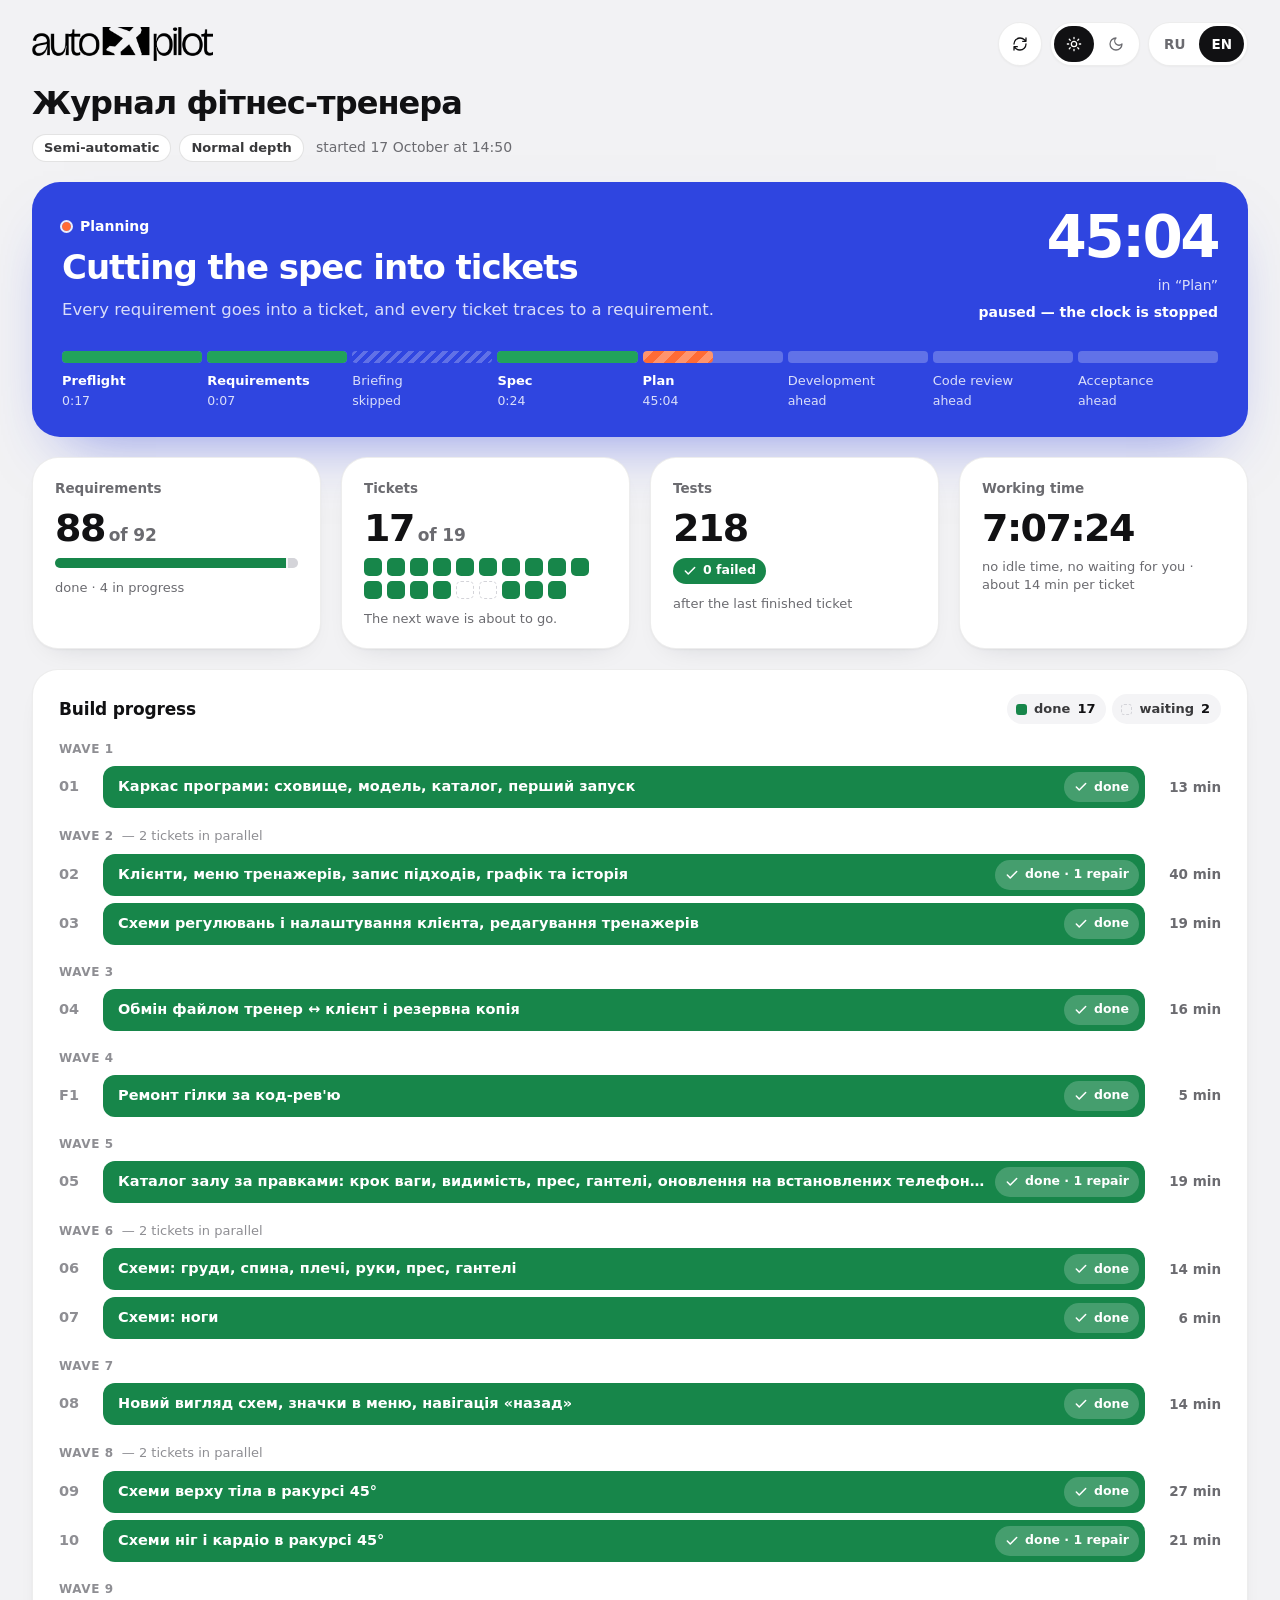
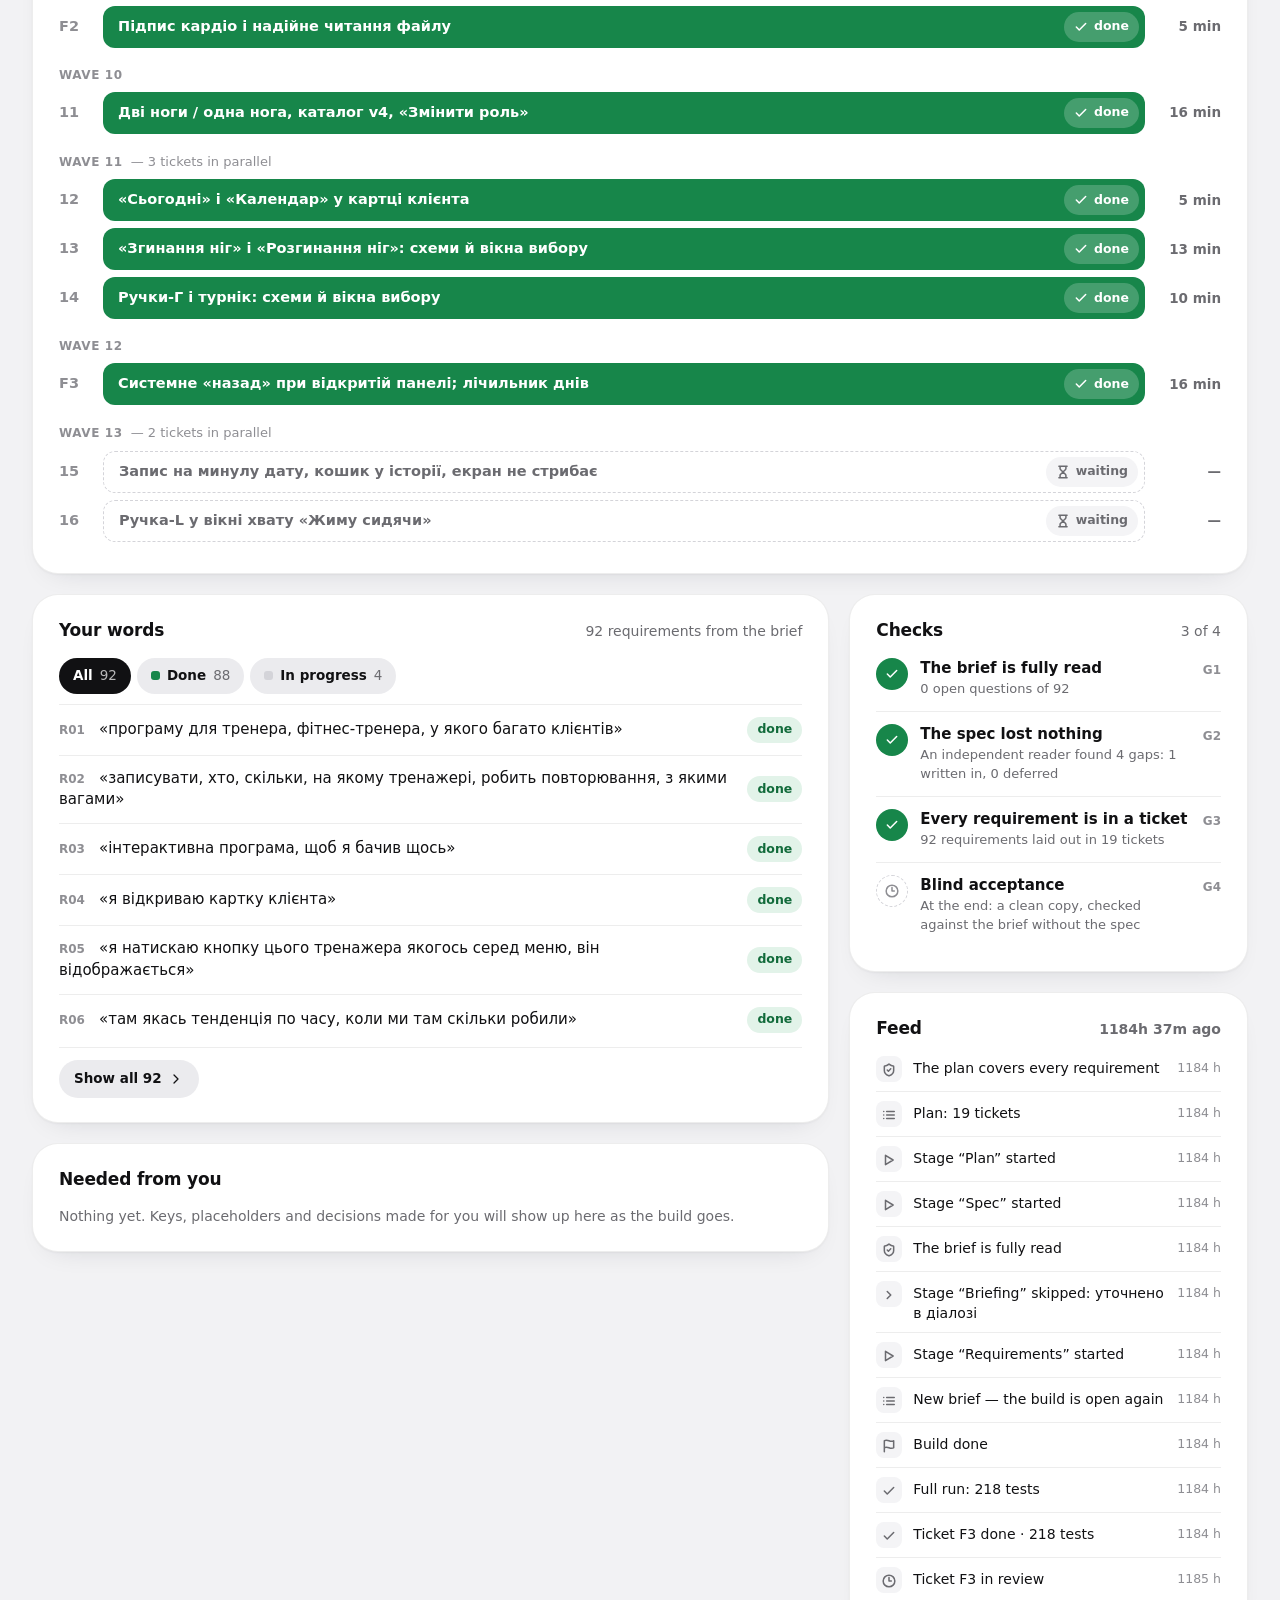
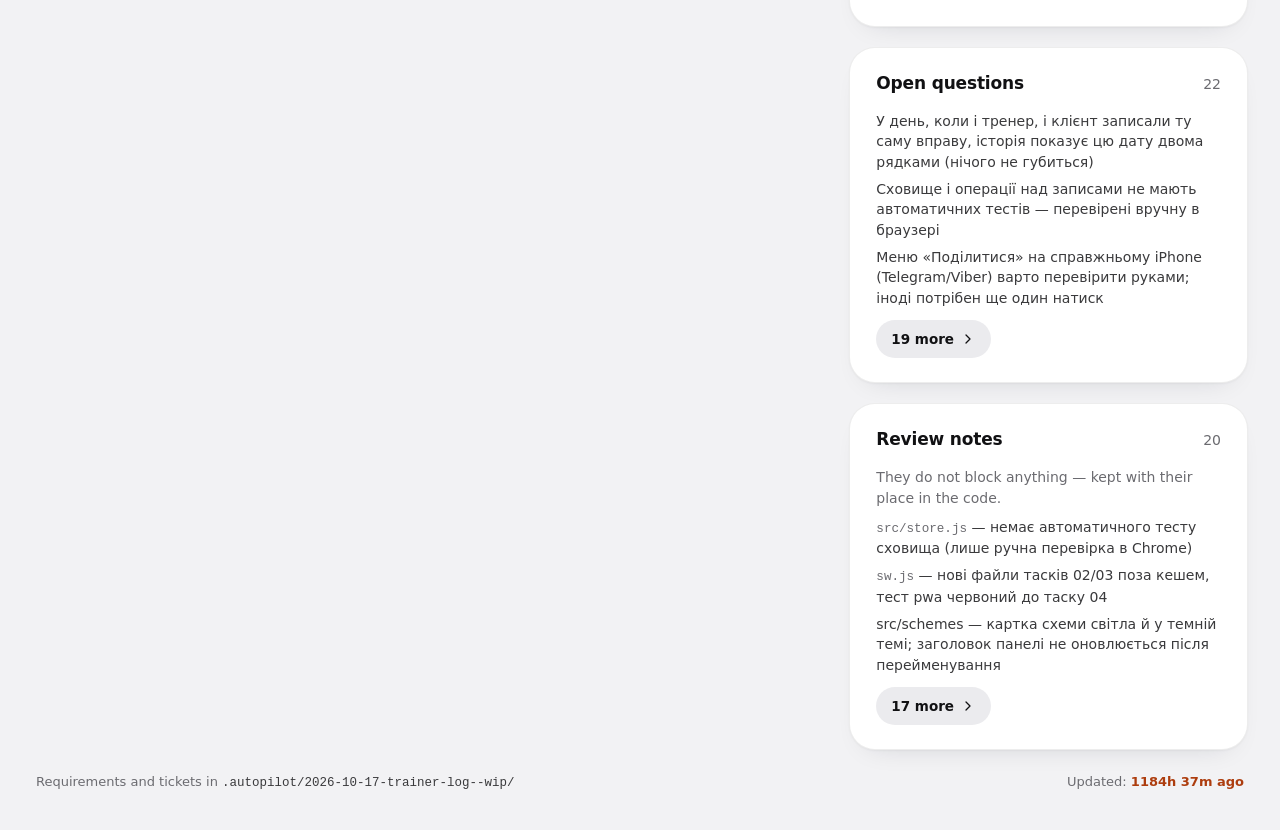
==== commit 6187fb3b: "Autopilot: план четвертої черги правок Co-Authored-By: Claude Opus 5.5 <noreply@anthropic.com> Autop" ====
--- a/.autopilot/dashboard.html
+++ b/.autopilot/dashboard.html
@@ -341,7 +341,7 @@
      правке, снимок — на каждом вызове .autopilot/ap.py, и он же вписывает
      файл в страницу, так что снимок либо равен файлу, либо старше его.
      Между маркерами правит только ap.py; руками — никогда. -->
-<script>/*STATE-BEGIN*/window.STATE={"version": 2, "slug": "trainer-log", "dir": "2026-10-17-trainer-log", "title": "Журнал фітнес-тренера", "mode": "semi", "depth": "normal", "tier": "T2", "briefFile": "2026-10-18-brief-pravky-3.md", "memoryFile": "AGENTS.md", "memoryOwner": "autopilot", "skillDir": "C:/Антігравіті ресьорч/.claude/skills/autopilot", "baseCommit": "a3eeb4c", "startedAt": "2026-10-17T17:50:53+03:00", "updatedAt": "2026-10-18T01:35:36+03:00", "finishedAt": "2026-10-18T01:35:36+03:00", "stages": [{"id": "preflight", "status": "done", "startedAt": "2026-10-17T17:50:53+03:00", "finishedAt": "2026-10-17T17:51:10+03:00"}, {"id": "manifest", "status": "done", "startedAt": "2026-10-18T00:39:29+03:00", "finishedAt": "2026-10-18T00:41:31+03:00"}, {"id": "briefing", "status": "skipped", "startedAt": "2026-10-18T00:39:35+03:00", "finishedAt": "2026-10-18T00:39:35+03:00", "note": "усе уточнено в діалозі"}, {"id": "spec", "status": "done", "startedAt": "2026-10-18T00:41:31+03:00", "finishedAt": "2026-10-18T00:41:33+03:00"}, {"id": "plan", "status": "done", "startedAt": "2026-10-18T00:41:33+03:00", "finishedAt": "2026-10-18T00:41:51+03:00"}, {"id": "build", "status": "done", "startedAt": "2026-10-18T00:41:51+03:00", "finishedAt": "2026-10-18T01:10:17+03:00"}, {"id": "review", "status": "done", "startedAt": "2026-10-18T01:10:17+03:00", "finishedAt": "2026-10-18T01:35:36+03:00"}, {"id": "final", "status": "done", "finishedAt": "2026-10-18T01:35:36+03:00", "startedAt": "2026-10-18T01:35:36+03:00"}], "requirements": {"total": 88, "done": 88, "inTicket": 0, "inSpec": 0, "placeholder": 0, "deferred": 0, "dropped": 0}, "tickets": [{"id": "01", "title": "Каркас програми: сховище, модель, каталог, перший запуск", "requirements": ["R09", "R10", "R25", "R30", "R31", "R32", "R44i", "R49i"], "blockedBy": [], "wave": 1, "zone": ["index.html", "app.css", "css/", "screens.css", "schemes.css", "index.html", "manifest.webmanifest", "sw.js", "icons/", "src/app.js", "src/store.js", "src/core/model.js", "src/core/catalog.js", "src/ui/dom.js", "src/ui/start.js", "src/ui/settings.js", "src/schemes/index.js", "test/"], "review": "да — фундамент", "model": "сильная", "status": "done", "startedAt": "2026-10-17T18:02:36+03:00", "finishedAt": "2026-10-17T18:15:08+03:00", "retries": 0, "repairs": 0, "tests": {"passed": 32, "failed": 0}, "commit": "b72bf82"}, {"id": "02", "title": "Клієнти, меню тренажерів, запис підходів, графік та історія", "requirements": ["R01", "R02", "R03", "R04", "R05", "R06", "R14", "R15", "R18", "R21", "R28", "R43i", "R48i", "G01"], "blockedBy": ["01"], "wave": 2, "zone": ["src/ui/clients.js", "src/ui/client.js", "src/ui/exercise.js", "src/ui/chart.js", "src/core/chartdata.js", "test/chartdata.test.js", "css/screens.css"], "review": "нет", "model": "обычная", "status": "done", "startedAt": "2026-10-17T18:15:10+03:00", "finishedAt": "2026-10-17T18:55:09+03:00", "retries": 0, "repairs": 1, "repairFindings": ["exercise.js не парситься як ES-модуль — програма не завантажується; + тест парсингу модулів"], "tests": {"passed": 99, "failed": 0}, "commit": "19412f6"}, {"id": "03", "title": "Схеми регулювань і налаштування клієнта, редагування тренажерів", "requirements": ["R07", "R16", "R17", "R22", "R23", "R24", "R26", "R27", "R29", "R30", "R33", "R34", "R35", "R36", "R37", "R38", "R39", "R40", "R41", "R42"], "blockedBy": ["01"], "wave": 2, "zone": ["src/schemes/", "src/ui/equipment.js", "test/schemes.test.js", "css/schemes.css"], "review": "нет", "model": "сильная", "status": "done", "startedAt": "2026-10-17T18:15:10+03:00", "finishedAt": "2026-10-17T18:33:57+03:00", "retries": 0, "repairs": 0, "tests": {"passed": 50, "failed": 1}, "commit": "2ae9ba9"}, {"id": "04", "title": "Обмін файлом тренер ↔ клієнт і резервна копія", "requirements": ["R08", "R11", "R12", "R13", "R19", "R20", "R44i", "R45i", "R46i", "R47i"], "blockedBy": ["01", "02", "03"], "wave": 3, "zone": ["sw.js", "src/core/sync.js", "src/share.js", "src/ui/exchange.js", "test/sync.test.js", "src/ui/client.js", "src/ui/start.js", "src/ui/settings.js"], "review": "да — злиття і видалення даних користувача", "model": "сильная", "status": "done", "startedAt": "2026-10-17T18:41:10+03:00", "finishedAt": "2026-10-17T18:57:01+03:00", "retries": 0, "repairs": 0, "tests": {"passed": 99, "failed": 0}, "commit": "89a23b9"}, {"id": "05", "title": "Каталог залу за правками: крок ваги, видимість, прес, гантелі, оновлення на встановлених телефонах", "requirements": ["G02", "G17", "G03", "G04", "G06", "G07", "G08", "G09", "G10", "G11", "G12", "G13", "G14", "G16"], "blockedBy": [], "wave": 5, "zone": ["src/core/catalog.js", "src/core/model.js", "src/store.js", "src/ui/log-form.js", "src/ui/client.js", "src/schemes/registry.js", "src/schemes/index.js", "src/schemes/upper.js", "src/schemes/legs.js", "sw.js", "test/catalog.test.js", "test/model.test.js", "test/migration.test.js"], "review": "да — фундамент і міграція даних користувача", "model": "сильная", "status": "done", "startedAt": "2026-10-17T19:46:18+03:00", "finishedAt": "2026-10-17T20:05:04+03:00", "retries": 0, "repairs": 1, "repairFindings": ["змінені тренером eq-16 / старі Гантелі не мають ставати retired або мають повертатися з «Тренажери»"], "tests": {"passed": 124, "failed": 0}, "commit": "83e42c4"}, {"id": "06", "title": "Схеми: груди, спина, плечі, руки, прес, гантелі", "requirements": ["G03", "G04", "G05", "G15", "G16"], "blockedBy": ["05"], "wave": 6, "zone": ["src/schemes/upper.js", "src/schemes/lever-pulldown.js", "test/schemes-upper.test.js"], "review": "нет", "model": "сильная", "status": "done", "startedAt": "2026-10-17T20:05:06+03:00", "finishedAt": "2026-10-17T20:19:20+03:00", "retries": 0, "repairs": 0, "tests": {"passed": 143, "failed": 0}, "commit": "efc6069"}, {"id": "07", "title": "Схеми: ноги", "requirements": ["G05", "G13", "G14", "G15"], "blockedBy": ["05"], "wave": 6, "zone": ["src/schemes/legs.js", "test/schemes-legs.test.js"], "review": "нет", "model": "обычная", "status": "done", "startedAt": "2026-10-17T20:05:06+03:00", "finishedAt": "2026-10-17T20:11:33+03:00", "retries": 0, "repairs": 0, "tests": {"passed": 131, "failed": 1}, "commit": "feb45f5"}, {"id": "08", "title": "Новий вигляд схем, значки в меню, навігація «назад»", "requirements": ["G18", "G30", "G31"], "blockedBy": [], "wave": 7, "zone": ["src/schemes/index.js", "src/schemes/registry.js", "src/schemes/svg.js", "src/schemes/values.js", "src/schemes/cardio.js", "src/core/catalog.js", "src/ui/client.js", "src/ui/exercise.js", "src/app.js", "css/schemes.css", "css/screens.css", "sw.js", "test/schemes.test.js", "test/catalog.test.js", "test/migration.test.js", "test/nav.test.js"], "review": "да — фундамент", "model": "сильная", "status": "done", "startedAt": "2026-10-17T21:37:22+03:00", "finishedAt": "2026-10-17T21:51:10+03:00", "retries": 0, "repairs": 0, "tests": {"passed": 159, "failed": 0}, "commit": "80d40fe"}, {"id": "09", "title": "Схеми верху тіла в ракурсі 45°", "requirements": ["G19", "G20", "G26", "G27", "G28", "G29"], "blockedBy": ["08"], "wave": 8, "zone": ["src/schemes/upper.js", "src/schemes/butterfly.js", "src/schemes/low-row.js", "src/schemes/lever-pulldown.js", "test/schemes-upper.test.js"], "review": "нет", "model": "сильная", "status": "done", "startedAt": "2026-10-17T21:51:12+03:00", "finishedAt": "2026-10-17T22:17:42+03:00", "retries": 0, "repairs": 0, "tests": {"passed": 166, "failed": 0}, "commit": "c30c78b"}, {"id": "10", "title": "Схеми ніг і кардіо в ракурсі 45°", "requirements": ["G19", "G21", "G22", "G23", "G24", "G25"], "blockedBy": ["08"], "wave": 8, "zone": ["src/schemes/legs.js", "src/schemes/cardio.js", "test/schemes-legs.test.js", "test/schemes-cardio.test.js"], "review": "нет", "model": "сильная", "status": "done", "startedAt": "2026-10-17T21:51:12+03:00", "finishedAt": "2026-10-17T22:11:51+03:00", "retries": 0, "repairs": 1, "repairFindings": ["жим ногами — стопи не видно на платформі; зведення/розведення — ноги перехрещені, не на двох подушках"], "tests": {"passed": 158, "failed": 8}, "commit": "3f71efc"}, {"id": "11", "title": "Дві ноги / одна нога, каталог v4, «Змінити роль»", "requirements": ["G33", "G36", "G38", "G39", "G32"], "blockedBy": [], "wave": 10, "zone": ["src/core/model.js", "src/core/catalog.js", "src/core/chartdata.js", "src/ui/log-form.js", "src/ui/log-data.js", "src/ui/settings.js", "src/ui/start.js", "src/store.js", "test/model.test.js", "test/catalog.test.js", "test/migration.test.js", "test/chartdata.test.js", "test/role.test.js"], "review": "да — дані користувача і скидання сховища", "model": "сильная", "status": "done", "startedAt": "2026-10-18T00:41:53+03:00", "finishedAt": "2026-10-18T00:57:25+03:00", "retries": 0, "repairs": 0, "tests": {"passed": 193, "failed": 2}, "commit": "018abcd"}, {"id": "12", "title": "«Сьогодні» і «Календар» у картці клієнта", "requirements": ["G37"], "blockedBy": ["11"], "wave": 11, "zone": ["src/ui/client.js", "src/ui/today.js", "src/ui/calendar.js", "css/screens.css", "sw.js", "test/today.test.js"], "review": "нет", "model": "обычная", "status": "done", "startedAt": "2026-10-18T00:57:27+03:00", "finishedAt": "2026-10-18T01:02:50+03:00", "retries": 0, "repairs": 0, "tests": {"passed": 205, "failed": 5}, "commit": "286a815"}, {"id": "13", "title": "«Згинання ніг» і «Розгинання ніг»: схеми й вікна вибору", "requirements": ["G32", "G34", "G35"], "blockedBy": ["11"], "wave": 11, "zone": ["src/schemes/legs.js", "test/schemes-legs.test.js"], "review": "нет", "model": "сильная", "status": "done", "startedAt": "2026-10-18T00:57:27+03:00", "finishedAt": "2026-10-18T01:10:13+03:00", "retries": 0, "repairs": 0, "tests": {"passed": 212, "failed": 0}, "commit": "b425ab5"}, {"id": "14", "title": "Ручки-Г і турнік: схеми й вікна вибору", "requirements": ["G36", "G38"], "blockedBy": ["11"], "wave": 11, "zone": ["src/schemes/upper.js", "test/schemes-upper.test.js"], "review": "нет", "model": "сильная", "status": "done", "startedAt": "2026-10-18T00:57:27+03:00", "finishedAt": "2026-10-18T01:07:42+03:00", "retries": 0, "repairs": 0, "tests": {"passed": 210, "failed": 2}, "commit": "7fd2e32"}, {"id": "F1", "title": "Ремонт гілки за код-рев'ю", "requirements": ["R12", "R13", "R20", "R45i", "R47i"], "blockedBy": [], "wave": 4, "zone": ["src/core/sync.js", "test/sync.test.js", "src/app.js", "src/ui/exchange.js", "src/ui/clients.js"], "review": "да — ремонт ветки", "model": "сильная", "status": "done", "startedAt": "2026-10-17T19:00:35+03:00", "finishedAt": "2026-10-17T19:05:51+03:00", "retries": 0, "repairs": 0, "tests": {"passed": 102, "failed": 0}, "commit": "f8cfef2"}, {"id": "F2", "title": "Підпис кардіо і надійне читання файлу", "requirements": ["R12", "G19"], "blockedBy": [], "wave": 9, "zone": ["src/schemes/index.js", "src/share.js", "sw.js", "test/schemes.test.js", "test/share.test.js"], "review": "да — ремонт ветки", "model": "сильная", "status": "done", "startedAt": "2026-10-17T22:29:48+03:00", "finishedAt": "2026-10-17T22:34:46+03:00", "retries": 0, "repairs": 0, "tests": {"passed": 173, "failed": 0}, "commit": "2b51ed7"}, {"id": "F3", "title": "Системне «назад» при відкритій панелі; лічильник днів", "requirements": ["G30", "G39"], "blockedBy": [], "wave": 12, "zone": ["src/ui/dom.js", "src/app.js", "src/ui/settings.js", "test/nav.test.js", "test/role.test.js", "sw.js"], "review": "да — ремонт ветки", "model": "сильная", "status": "done", "retries": 0, "repairs": 0, "startedAt": "2026-10-18T01:19:42+03:00", "finishedAt": "2026-10-18T01:35:15+03:00", "tests": {"passed": 218, "failed": 0}, "commit": "ee97222"}], "tests": {"passed": 218, "failed": 0}, "debt": {"placeholders": [], "assumptions": [], "emptyEnv": []}, "additions": [], "coverage": {"found": 4, "fixed": 1, "deferred": 0, "items": []}, "concerns": ["src/store.js — немає автоматичного тесту сховища (лише ручна перевірка в Chrome)", "sw.js — нові файли тасків 02/03 поза кешем, тест pwa червоний до таску 04", "src/schemes — картка схеми світла й у темній темі; заголовок панелі не оновлюється після перейменування", "src/ui/log-data.js — операції над сесіями без тестів; UI таску 02 не перевірено в браузері", "src/ui/client.js — плашки «Давно не зберігали копію» немає на списку клієнтів тренера (лише картка й налаштування)", "src/share.js — меню «Поділитися» на справжньому iPhone не перевірено; при NotAllowedError потрібен ще один натиск", "src/core/sync.js:297,105 — id налаштування з файлу не звіряється з settingId(clientId,exerciseId,adjustmentId)", "src/core/sync.js:101-106 — CHECKS не перевіряють equipmentId/exerciseId/date сесії, equipmentId налаштування, id/name вправ", "src/core/sync.js:197,321 — при перенесенні сесії в іншу картку updatedAt не змінюється; на двох телефонах запис може жити в різних картках", "src/core/sync.js:312,337 — підходи тренера і клієнта в один день на одну вправу дають дві сесії на дату", "src/ui/exchange.js:196 — текст «нічого не видаляється» при відновленні копії неточний", "src/core/catalog.js:204 — тренажер, схований тренером, показується сірим клієнту з записами на ньому", "src/core/catalog.js:284 — «тренер торкався видимості» визначається за наявністю поля hidden; не задокументовано", "src/ui/client.js:17 — сірий стиль рідкісних inline замість класу в css/screens.css", "src/store.js — виклик апгрейду каталогу при відкритті/replaceAll/applyChanges без автотесту", "src/ui/client.js:74,108-110 — збережене місце меню застосовується при кожному rerender (старий пошук/прокрутка вертаються)", "src/app.js:63 — isTabSwitch тестується, але не використовується; перемикання вкладок без тесту", "test/migration.test.js:189 — фікстура V2 будується тим самим кодом, що seedV2", "src/schemes/index.js renderScheme — компонування (мітка → панель → збереження) без автотесту", "src/store.js clearAll — без автотесту; changeRole перевірено на підробленому store"], "blind": {"checked": 9, "matched": 9, "mismatches": []}, "beats": ["2026-10-17T17:50:53+03:00", "2026-10-17T17:51:10+03:00", "2026-10-17T17:51:50+03:00", "2026-10-17T17:52:18+03:00", "2026-10-17T17:52:52+03:00", "2026-10-17T17:55:42+03:00", "2026-10-17T17:56:00+03:00", "2026-10-17T17:59:37+03:00", "2026-10-17T17:59:47+03:00", "2026-10-17T18:02:02+03:00", "2026-10-17T18:02:04+03:00", "2026-10-17T18:02:05+03:00", "2026-10-17T18:02:14+03:00", "2026-10-17T18:02:22+03:00", "2026-10-17T18:02:36+03:00", "2026-10-17T18:11:28+03:00", "2026-10-17T18:13:44+03:00", "2026-10-17T18:15:08+03:00", "2026-10-17T18:15:10+03:00", "2026-10-17T18:33:57+03:00", "2026-10-17T18:33:59+03:00", "2026-10-17T18:41:06+03:00", "2026-10-17T18:41:08+03:00", "2026-10-17T18:41:10+03:00", "2026-10-17T18:54:16+03:00", "2026-10-17T18:54:18+03:00", "2026-10-17T18:54:24+03:00", "2026-10-17T18:55:09+03:00", "2026-10-17T18:57:01+03:00", "2026-10-17T18:57:02+03:00", "2026-10-17T18:57:04+03:00", "2026-10-17T19:00:29+03:00", "2026-10-17T19:00:31+03:00", "2026-10-17T19:00:33+03:00", "2026-10-17T19:00:35+03:00", "2026-10-17T19:04:45+03:00", "2026-10-17T19:05:51+03:00", "2026-10-17T19:05:53+03:00", "2026-10-17T19:13:36+03:00", "2026-10-17T19:14:59+03:00", "2026-10-17T19:15:01+03:00", "2026-10-17T19:44:10+03:00", "2026-10-17T19:44:11+03:00", "2026-10-17T19:44:39+03:00", "2026-10-17T19:44:40+03:00", "2026-10-17T19:44:42+03:00", "2026-10-17T19:45:41+03:00", "2026-10-17T19:45:42+03:00", "2026-10-17T19:45:44+03:00", "2026-10-17T19:45:55+03:00", "2026-10-17T19:45:56+03:00", "2026-10-17T19:46:17+03:00", "2026-10-17T19:46:18+03:00", "2026-10-17T19:47:10+03:00", "2026-10-17T19:59:36+03:00", "2026-10-17T20:02:48+03:00", "2026-10-17T20:02:50+03:00", "2026-10-17T20:05:04+03:00", "2026-10-17T20:05:06+03:00", "2026-10-17T20:11:33+03:00", "2026-10-17T20:11:34+03:00", "2026-10-17T20:19:20+03:00", "2026-10-17T20:19:22+03:00", "2026-10-17T20:19:24+03:00", "2026-10-17T20:24:51+03:00", "2026-10-17T20:24:52+03:00", "2026-10-17T20:31:15+03:00", "2026-10-17T20:31:16+03:00", "2026-10-17T20:31:42+03:00", "2026-10-17T21:35:18+03:00", "2026-10-17T21:35:19+03:00", "2026-10-17T21:35:21+03:00", "2026-10-17T21:35:23+03:00", "2026-10-17T21:35:25+03:00", "2026-10-17T21:36:58+03:00", "2026-10-17T21:37:00+03:00", "2026-10-17T21:37:03+03:00", "2026-10-17T21:37:20+03:00", "2026-10-17T21:37:22+03:00", "2026-10-17T21:47:41+03:00", "2026-10-17T21:51:07+03:00", "2026-10-17T21:51:10+03:00", "2026-10-17T21:51:12+03:00", "2026-10-17T22:09:27+03:00", "2026-10-17T22:11:51+03:00", "2026-10-17T22:17:42+03:00", "2026-10-17T22:17:44+03:00", "2026-10-17T22:17:45+03:00", "2026-10-17T22:23:49+03:00", "2026-10-17T22:29:27+03:00", "2026-10-17T22:29:45+03:00", "2026-10-17T22:29:47+03:00", "2026-10-17T22:29:48+03:00", "2026-10-17T22:34:03+03:00", "2026-10-17T22:34:46+03:00", "2026-10-17T22:34:48+03:00", "2026-10-17T22:34:57+03:00", "2026-10-18T00:39:29+03:00", "2026-10-18T00:39:31+03:00", "2026-10-18T00:39:33+03:00", "2026-10-18T00:39:35+03:00", "2026-10-18T00:41:31+03:00", "2026-10-18T00:41:33+03:00", "2026-10-18T00:41:35+03:00", "2026-10-18T00:41:36+03:00", "2026-10-18T00:41:51+03:00", "2026-10-18T00:41:53+03:00", "2026-10-18T00:53:52+03:00", "2026-10-18T00:57:20+03:00", "2026-10-18T00:57:22+03:00", "2026-10-18T00:57:25+03:00", "2026-10-18T00:57:27+03:00", "2026-10-18T01:02:50+03:00", "2026-10-18T01:02:53+03:00", "2026-10-18T01:07:42+03:00", "2026-10-18T01:07:44+03:00", "2026-10-18T01:10:13+03:00", "2026-10-18T01:10:15+03:00", "2026-10-18T01:10:17+03:00", "2026-10-18T01:14:28+03:00", "2026-10-18T01:19:36+03:00", "2026-10-18T01:19:37+03:00", "2026-10-18T01:19:40+03:00", "2026-10-18T01:19:42+03:00", "2026-10-18T01:25:22+03:00", "2026-10-18T01:35:15+03:00", "2026-10-18T01:35:17+03:00", "2026-10-18T01:35:36+03:00"], "rev": 129, "waiting": null, "waits": [{"kind": "briefing", "from": "2026-10-17T17:52:52+03:00", "to": "2026-10-17T17:55:42+03:00"}], "log": [{"t": "2026-10-17T17:50:53+03:00", "k": "init"}, {"t": "2026-10-17T17:51:10+03:00", "k": "stage", "id": "manifest", "act": "start"}, {"t": "2026-10-17T17:52:18+03:00", "k": "stage", "id": "briefing", "act": "start"}, {"t": "2026-10-17T17:52:52+03:00", "k": "ask", "kind": "briefing", "note": "три питання — як ставити на телефони, Метелик з двома вправами, схема чи фото"}, {"t": "2026-10-17T17:55:42+03:00", "k": "answered", "kind": "briefing"}, {"t": "2026-10-17T17:56:00+03:00", "k": "gate", "g": "G1", "ok": false, "open": 50, "total": 50}, {"t": "2026-10-17T17:56:00+03:00", "k": "stage", "id": "spec", "act": "start"}, {"t": "2026-10-17T17:59:37+03:00", "k": "gate", "g": "G2", "ok": true, "found": 3, "fixed": 3, "deferred": 0}, {"t": "2026-10-17T17:59:47+03:00", "k": "stage", "id": "plan", "act": "start"}, {"t": "2026-10-17T18:02:02+03:00", "k": "tier", "v": "T2"}, {"t": "2026-10-17T18:02:04+03:00", "k": "tickets", "n": 4}, {"t": "2026-10-17T18:02:05+03:00", "k": "gate", "g": "G3", "ok": true, "problems": 0}, {"t": "2026-10-17T18:02:22+03:00", "k": "stage", "id": "build", "act": "start"}, {"t": "2026-10-17T18:02:36+03:00", "k": "ticket", "ids": ["01"], "act": "start"}, {"t": "2026-10-17T18:11:28+03:00", "k": "ticket", "ids": ["01"], "act": "review"}, {"t": "2026-10-17T18:13:44+03:00", "k": "add", "key": "concerns", "n": 1}, {"t": "2026-10-17T18:15:08+03:00", "k": "ticket", "ids": ["01"], "act": "done", "tests": {"passed": 32, "failed": 0}}, {"t": "2026-10-17T18:15:10+03:00", "k": "ticket", "ids": ["02", "03"], "act": "start"}, {"t": "2026-10-17T18:33:57+03:00", "k": "ticket", "ids": ["03"], "act": "done", "tests": {"passed": 50, "failed": 1}}, {"t": "2026-10-17T18:33:59+03:00", "k": "add", "key": "concerns", "n": 2}, {"t": "2026-10-17T18:41:06+03:00", "k": "ticket", "ids": ["02"], "act": "done", "tests": {"passed": 50, "failed": 1}}, {"t": "2026-10-17T18:41:08+03:00", "k": "add", "key": "concerns", "n": 1}, {"t": "2026-10-17T18:41:10+03:00", "k": "ticket", "ids": ["04"], "act": "start"}, {"t": "2026-10-17T18:54:16+03:00", "k": "ticket", "ids": ["04"], "act": "review"}, {"t": "2026-10-17T18:54:18+03:00", "k": "add", "key": "concerns", "n": 2}, {"t": "2026-10-17T18:54:24+03:00", "k": "ticket", "ids": ["02"], "act": "repair", "note": "exercise.js не парситься як ES-модуль — програма не завантажується; + тест парсингу модулів"}, {"t": "2026-10-17T18:55:09+03:00", "k": "ticket", "ids": ["02"], "act": "done", "tests": {"passed": 99, "failed": 0}}, {"t": "2026-10-17T18:57:01+03:00", "k": "ticket", "ids": ["04"], "act": "done", "tests": {"passed": 99, "failed": 0}}, {"t": "2026-10-17T18:57:02+03:00", "k": "add", "key": "concerns", "n": 5}, {"t": "2026-10-17T18:57:04+03:00", "k": "stage", "id": "review", "act": "start"}, {"t": "2026-10-17T19:00:29+03:00", "k": "tickets", "n": 5}, {"t": "2026-10-17T19:00:31+03:00", "k": "gate", "g": "G3", "ok": true, "problems": 0}, {"t": "2026-10-17T19:00:33+03:00", "k": "add", "key": "report", "n": 4}, {"t": "2026-10-17T19:00:35+03:00", "k": "ticket", "ids": ["F1"], "act": "start"}, {"t": "2026-10-17T19:04:45+03:00", "k": "ticket", "ids": ["F1"], "act": "review"}, {"t": "2026-10-17T19:05:51+03:00", "k": "ticket", "ids": ["F1"], "act": "done", "tests": {"passed": 102, "failed": 0}}, {"t": "2026-10-17T19:05:53+03:00", "k": "stage", "id": "final", "act": "start"}, {"t": "2026-10-17T19:13:36+03:00", "k": "gate", "g": "G4", "ok": false, "checked": 32, "matched": 30}, {"t": "2026-10-17T19:14:59+03:00", "k": "tests", "passed": 102, "failed": 0}, {"t": "2026-10-17T19:15:01+03:00", "k": "finish", "result": "Офлайн-програма на телефон для тренера й клієнтів: картки, записи Л/П, графіки, схеми 3 тренажерів, обмін файлом, копія"}, {"t": "2026-10-17T19:44:10+03:00", "k": "reopen"}, {"t": "2026-10-17T19:44:39+03:00", "k": "stage", "id": "manifest", "act": "start"}, {"t": "2026-10-17T19:44:40+03:00", "k": "stage", "id": "briefing", "act": "skip", "note": "правки однозначні; два питання без відповіді — взято запропоноване"}, {"t": "2026-10-17T19:44:42+03:00", "k": "gate", "g": "G1", "ok": true, "open": 0, "total": 65}, {"t": "2026-10-17T19:44:42+03:00", "k": "stage", "id": "spec", "act": "start"}, {"t": "2026-10-17T19:45:41+03:00", "k": "stage", "id": "plan", "act": "start"}, {"t": "2026-10-17T19:45:42+03:00", "k": "tickets", "n": 8}, {"t": "2026-10-17T19:45:44+03:00", "k": "gate", "g": "G3", "ok": false, "problems": 1}, {"t": "2026-10-17T19:45:55+03:00", "k": "tickets", "n": 8}, {"t": "2026-10-17T19:45:56+03:00", "k": "gate", "g": "G3", "ok": true, "problems": 0}, {"t": "2026-10-17T19:46:17+03:00", "k": "stage", "id": "build", "act": "start"}, {"t": "2026-10-17T19:46:18+03:00", "k": "ticket", "ids": ["05"], "act": "start"}, {"t": "2026-10-17T19:47:10+03:00", "k": "gate", "g": "G2", "ok": false, "found": 4, "fixed": 1, "deferred": 0}, {"t": "2026-10-17T19:59:36+03:00", "k": "ticket", "ids": ["05"], "act": "review"}, {"t": "2026-10-17T20:02:48+03:00", "k": "ticket", "ids": ["05"], "act": "repair", "note": "змінені тренером eq-16 / старі Гантелі не мають ставати retired або мають повертатися з «Тренажери»"}, {"t": "2026-10-17T20:02:50+03:00", "k": "add", "key": "concerns", "n": 4}, {"t": "2026-10-17T20:05:04+03:00", "k": "ticket", "ids": ["05"], "act": "done", "tests": {"passed": 124, "failed": 0}}, {"t": "2026-10-17T20:05:06+03:00", "k": "ticket", "ids": ["06", "07"], "act": "start"}, {"t": "2026-10-17T20:11:33+03:00", "k": "ticket", "ids": ["07"], "act": "done", "tests": {"passed": 131, "failed": 1}}, {"t": "2026-10-17T20:11:34+03:00", "k": "add", "key": "report", "n": 1}, {"t": "2026-10-17T20:19:20+03:00", "k": "ticket", "ids": ["06"], "act": "done", "tests": {"passed": 143, "failed": 0}}, {"t": "2026-10-17T20:19:22+03:00", "k": "add", "key": "report", "n": 1}, {"t": "2026-10-17T20:19:24+03:00", "k": "stage", "id": "review", "act": "start"}, {"t": "2026-10-17T20:24:51+03:00", "k": "add", "key": "report", "n": 4}, {"t": "2026-10-17T20:24:52+03:00", "k": "stage", "id": "final", "act": "start"}, {"t": "2026-10-17T20:31:15+03:00", "k": "gate", "g": "G4", "ok": false, "checked": 26, "matched": 25}, {"t": "2026-10-17T20:31:16+03:00", "k": "tests", "passed": 143, "failed": 0}, {"t": "2026-10-17T20:31:42+03:00", "k": "finish", "result": "Правки після першого запуску: крок ваги 5/2,5, каталог залу, схеми для кожного тренажера, розділ «Гантелі»"}, {"t": "2026-10-17T21:35:18+03:00", "k": "reopen"}, {"t": "2026-10-17T21:35:21+03:00", "k": "stage", "id": "manifest", "act": "start"}, {"t": "2026-10-17T21:35:23+03:00", "k": "stage", "id": "briefing", "act": "skip", "note": "правки однозначні; два питання без відповіді — взято запропоноване"}, {"t": "2026-10-17T21:35:25+03:00", "k": "gate", "g": "G1", "ok": true, "open": 0, "total": 80}, {"t": "2026-10-17T21:35:25+03:00", "k": "stage", "id": "spec", "act": "start"}, {"t": "2026-10-17T21:36:58+03:00", "k": "stage", "id": "plan", "act": "start"}, {"t": "2026-10-17T21:37:00+03:00", "k": "tickets", "n": 11}, {"t": "2026-10-17T21:37:03+03:00", "k": "gate", "g": "G3", "ok": true, "problems": 0}, {"t": "2026-10-17T21:37:20+03:00", "k": "stage", "id": "build", "act": "start"}, {"t": "2026-10-17T21:37:22+03:00", "k": "ticket", "ids": ["08"], "act": "start"}, {"t": "2026-10-17T21:47:41+03:00", "k": "ticket", "ids": ["08"], "act": "review"}, {"t": "2026-10-17T21:51:07+03:00", "k": "add", "key": "concerns", "n": 4}, {"t": "2026-10-17T21:51:10+03:00", "k": "ticket", "ids": ["08"], "act": "done", "tests": {"passed": 159, "failed": 0}}, {"t": "2026-10-17T21:51:12+03:00", "k": "ticket", "ids": ["09", "10"], "act": "start"}, {"t": "2026-10-17T22:09:27+03:00", "k": "ticket", "ids": ["10"], "act": "repair", "note": "жим ногами — стопи не видно на платформі; зведення/розведення — ноги перехрещені, не на двох подушках"}, {"t": "2026-10-17T22:11:51+03:00", "k": "ticket", "ids": ["10"], "act": "done", "tests": {"passed": 158, "failed": 8}}, {"t": "2026-10-17T22:17:42+03:00", "k": "ticket", "ids": ["09"], "act": "done", "tests": {"passed": 166, "failed": 0}}, {"t": "2026-10-17T22:17:44+03:00", "k": "add", "key": "report", "n": 2}, {"t": "2026-10-17T22:17:45+03:00", "k": "stage", "id": "review", "act": "start"}, {"t": "2026-10-17T22:23:49+03:00", "k": "gate", "g": "G4", "ok": true, "checked": 15, "matched": 15}, {"t": "2026-10-17T22:29:27+03:00", "k": "add", "key": "report", "n": 3}, {"t": "2026-10-17T22:29:45+03:00", "k": "tickets", "n": 12}, {"t": "2026-10-17T22:29:47+03:00", "k": "gate", "g": "G3", "ok": true, "problems": 0}, {"t": "2026-10-17T22:29:48+03:00", "k": "ticket", "ids": ["F2"], "act": "start"}, {"t": "2026-10-17T22:34:03+03:00", "k": "ticket", "ids": ["F2"], "act": "review"}, {"t": "2026-10-17T22:34:46+03:00", "k": "ticket", "ids": ["F2"], "act": "done", "tests": {"passed": 173, "failed": 0}}, {"t": "2026-10-17T22:34:48+03:00", "k": "tests", "passed": 173, "failed": 0}, {"t": "2026-10-17T22:34:57+03:00", "k": "finish", "result": "Друга черга правок: схеми 45° для всіх тренажерів і кардіо, чисті схеми зі списком значень, значки в меню, навігація «назад»"}, {"t": "2026-10-18T00:39:29+03:00", "k": "reopen"}, {"t": "2026-10-18T00:39:33+03:00", "k": "stage", "id": "manifest", "act": "start"}, {"t": "2026-10-18T00:39:35+03:00", "k": "stage", "id": "briefing", "act": "skip", "note": "усе уточнено в діалозі"}, {"t": "2026-10-18T00:41:31+03:00", "k": "gate", "g": "G1", "ok": true, "open": 0, "total": 88}, {"t": "2026-10-18T00:41:31+03:00", "k": "stage", "id": "spec", "act": "start"}, {"t": "2026-10-18T00:41:33+03:00", "k": "stage", "id": "plan", "act": "start"}, {"t": "2026-10-18T00:41:35+03:00", "k": "tickets", "n": 16}, {"t": "2026-10-18T00:41:36+03:00", "k": "gate", "g": "G3", "ok": true, "problems": 0}, {"t": "2026-10-18T00:41:51+03:00", "k": "stage", "id": "build", "act": "start"}, {"t": "2026-10-18T00:41:53+03:00", "k": "ticket", "ids": ["11"], "act": "start"}, {"t": "2026-10-18T00:53:52+03:00", "k": "ticket", "ids": ["11"], "act": "review"}, {"t": "2026-10-18T00:57:20+03:00", "k": "add", "key": "report", "n": 2}, {"t": "2026-10-18T00:57:22+03:00", "k": "add", "key": "concerns", "n": 1}, {"t": "2026-10-18T00:57:25+03:00", "k": "ticket", "ids": ["11"], "act": "done", "tests": {"passed": 193, "failed": 2}}, {"t": "2026-10-18T00:57:27+03:00", "k": "ticket", "ids": ["12", "13", "14"], "act": "start"}, {"t": "2026-10-18T01:02:50+03:00", "k": "ticket", "ids": ["12"], "act": "done", "tests": {"passed": 205, "failed": 5}}, {"t": "2026-10-18T01:02:53+03:00", "k": "add", "key": "report", "n": 1}, {"t": "2026-10-18T01:07:42+03:00", "k": "ticket", "ids": ["14"], "act": "done", "tests": {"passed": 210, "failed": 2}}, {"t": "2026-10-18T01:07:44+03:00", "k": "add", "key": "report", "n": 1}, {"t": "2026-10-18T01:10:13+03:00", "k": "ticket", "ids": ["13"], "act": "done", "tests": {"passed": 212, "failed": 0}}, {"t": "2026-10-18T01:10:15+03:00", "k": "add", "key": "report", "n": 1}, {"t": "2026-10-18T01:10:17+03:00", "k": "stage", "id": "review", "act": "start"}, {"t": "2026-10-18T01:14:28+03:00", "k": "add", "key": "report", "n": 2}, {"t": "2026-10-18T01:19:36+03:00", "k": "gate", "g": "G4", "ok": true, "checked": 9, "matched": 9}, {"t": "2026-10-18T01:19:37+03:00", "k": "tickets", "n": 17}, {"t": "2026-10-18T01:19:40+03:00", "k": "gate", "g": "G3", "ok": true, "problems": 0}, {"t": "2026-10-18T01:19:42+03:00", "k": "ticket", "ids": ["F3"], "act": "start"}, {"t": "2026-10-18T01:25:22+03:00", "k": "ticket", "ids": ["F3"], "act": "review"}, {"t": "2026-10-18T01:35:15+03:00", "k": "ticket", "ids": ["F3"], "act": "done", "tests": {"passed": 218, "failed": 0}}, {"t": "2026-10-18T01:35:17+03:00", "k": "tests", "passed": 218, "failed": 0}, {"t": "2026-10-18T01:35:36+03:00", "k": "finish", "result": "Третя черга правок: дві ноги / одна нога, ручки-Г, турнік, згинання й розгинання ніг, «Сьогодні» і «Календар», «Змінити роль», «назад» закриває панель"}], "reqList": [{"id": "R01", "text": "«програму для тренера, фітнес-тренера, у якого багато клієнтів»", "status": "done"}, {"id": "R02", "text": "«записувати, хто, скільки, на якому тренажері, робить повторювання, з якими вагами»", "status": "done"}, {"id": "R03", "text": "«інтерактивна програма, щоб я бачив щось»", "status": "done"}, {"id": "R04", "text": "«я відкриваю картку клієнта»", "status": "done"}, {"id": "R05", "text": "«я натискаю кнопку цього тренажера якогось серед меню, він відображається»", "status": "done"}, {"id": "R06", "text": "«там якась тенденція по часу, коли ми там скільки робили»", "status": "done"}, {"id": "R07", "text": "«під цю людину, якісь конкретні там налаштування, висота сидіння, чи ще щось»", "status": "done"}, {"id": "R08", "text": "«клієнт сам вирішив потренуватись, потренувався, вписав результати … як воно з'явиться на телефоні у тренера?»", "status": "done"}, {"id": "R09", "text": "«Пристрій: телефон, в залі, біля тренажера.»", "status": "done"}, {"id": "R10", "text": "«Дані: зберігаються на телефоні (без хмари, без реєстрації, без акаунтів).»", "status": "done"}, {"id": "R11", "text": "«Користувачі: тренер і клієнти. У клієнта — та сама програма на своєму телефоні.»", "status": "done"}, {"id": "R12", "text": "«обмін файлом через месенджер (Telegram, Viber). Клієнт натискає «надіслати тренеру» — тренер відкриває файл, і записи додаються в картку клієнта»", "status": "done"}, {"id": "R13", "text": "«Так само в зворотний бік: тренер надсилає клієнту його дані.»", "status": "done"}, {"id": "R14", "text": "«Клієнт може сам: записувати свої тренування»", "status": "done"}, {"id": "R15", "text": "«[клієнт може сам] дивитись графіки прогресу»", "status": "done"}, {"id": "R16", "text": "«[клієнт може сам] бачити й редагувати свої налаштування на тренажерах»", "status": "done"}, {"id": "R17", "text": "«Тренажери: тренер створює список сам, під свій зал.»", "status": "done"}, {"id": "R18", "text": "«показувати всі записи як є (дата, підходи, повторення, вага). Програма не рахує «робочу вагу»»", "status": "done"}, {"id": "R19", "text": "«Налаштування на тренажері редагують і тренер, і клієнт; якщо змінили обоє — лишається пізніша зміна.»", "status": "done"}, {"id": "R20", "text": "«кнопка «Зберегти копію» (файлом, напр. собі в Telegram), бо дані лише в телефоні»", "status": "done"}, {"id": "R21", "text": "«не лише тренажери — обов'язково гантелі, турнік, кардіо (для кардіо — час, дистанція тощо)»", "status": "done"}, {"id": "R22", "text": "«Налаштування — окремі поля під кожен тренажер (не вільний текст)»", "status": "done"}, {"id": "R23", "text": "«прям на фото тренажера чи якось на схемки такий показати, що означає сидіння 1 або сидіння 2 … ЦЕ ДУЖЕ ВАЖЛИВО»", "status": "done"}, {"id": "R24", "text": "«У картці клієнта на схемі видно саме його значення.»", "status": "done"}, {"id": "R25", "text": "«Тренажери — лише одного конкретного залу; список і вигляд тренажерів беремо з сайту цього залу» (26 тренажерів, gym/equipment.md)", "status": "done"}, {"id": "R26", "text": "«Регулювань … на сайті немає … До того на схемах — помітні заглушки, не вигадані цифри.»", "status": "done"}, {"id": "R27", "text": "«Перший етап: схеми регулювань лише для 2–3 головних тренажерів … Схему малювати за фото з залу»", "status": "done"}, {"id": "R28", "text": "«Вага на тренажерах з дисками — окремо на кожну руку (ліва / права), і вона може відрізнятися.»", "status": "done"}, {"id": "R29", "text": "«Тренер дає тренажерам свої назви (напр. «Метелик») — назву тренажера тренер може змінити.»", "status": "done"}, {"id": "R30", "text": "«Список тренажерів має стартово бути вже в програмі; тренер може додати свій тренажер.»", "status": "done"}, {"id": "R31", "text": "«Нотатки до тренувань не потрібні.»", "status": "done"}, {"id": "R32", "text": "«Мова інтерфейсу: українська.»", "status": "done"}, {"id": "R33", "text": "«Метелик»: «Позиція ручок — зверху … Позицій: 5 ⚠ приблизно»; «Висота сидіння — знизу … Позицій: 5 ⚠ приблизно»", "status": "done"}, {"id": "R34", "text": "«Метелик»: «схоже, на ньому ж виконують «Відведення рук назад» (№11), сидячи обличчям до спинки»", "status": "done"}, {"id": "R35", "text": "Тяга нижнього блока: «Регулювань немає. Налаштування клієнта — яка ручка (кріпиться на карабін).»", "status": "done"}, {"id": "R36", "text": "Вертикальна тяга: «Висота сидіння. Позицій: ⚠ невідомо (за аналогією з «Метеликом» — 5, уточнити)»", "status": "done"}, {"id": "R37", "text": "«Хват — ручка одна, але є три позиції рук … зелена … червона … помаранчева … на схемі ручки підсвічено, де саме брати»", "status": "done"}, {"id": "R38", "text": "«Назви позицій ⚠ поки умовні — тренер зможе перейменувати.»", "status": "done"}, {"id": "R39", "text": "«Хват «збоку» не включати.»", "status": "done"}, {"id": "R40", "text": "«Один набір ручок … однаковий для всіх тяг … Для кожного блокового тренажера в картці клієнта зберігається, з якою ручкою він працює»", "status": "done"}, {"id": "R41", "text": "«у програмі — малюнок кожної ручки, щоб одразу було видно, яку брати»; «включай всі 5 … №6 поки не включаємо»", "status": "done"}, {"id": "R42", "text": "«Кількість позицій, позначена «⚠ приблизно», — припущення автора; уточнити в залі.»", "status": "done"}, {"id": "R43i", "text": "(подразумевается) тренер додає, перейменовує й видаляє клієнтів", "status": "done"}, {"id": "R44i", "text": "(подразумевается) кожен телефон знає, чий він: тренера чи клієнта (у клієнта — лише своя картка)", "status": "done"}, {"id": "R45i", "text": "(подразумевается) з «Зберегти копію» можна відновити дані на новому телефоні", "status": "done"}, {"id": "R46i", "text": "(подразумевается) повторне відкриття того самого файлу не дублює записи", "status": "done"}, {"id": "R47i", "text": "(подразумевается) файл від клієнта потрапляє саме в його картку, а не в чужу", "status": "done"}, {"id": "R48i", "text": "(подразумевается) помилково введений запис можна виправити або видалити", "status": "done"}, {"id": "R49i", "text": "(подразумевается) програма якось потрапляє на телефони тренера й клієнтів і працює без інтернету в залі", "status": "done"}, {"id": "G01", "text": "«деякі тренажери є в них таке, що на одному тренажері виконуються дві абсолютно разні вправи … роби якесь зрозуміло, щоб це було зрозуміле перемикання»", "status": "done"}, {"id": "G02", "text": "«на оцих блокових тренажерах, де ти шпильку вставляєш, там всюди кроп 5 кілограмів»", "status": "done"}, {"id": "G03", "text": "«От той, що ми ручки розбирали з різними хватами, оце іменно той, що спереді себе ти тянеш, а не зверху» — схема з трьома хватами належить горизонтальній тязі на дисках", "status": "done"}, {"id": "G04", "text": "«жим у тренажері … регулюється тільки висота сидіння, теж постав 5 підміток»", "status": "done"}, {"id": "G05", "text": "«до кожного тренажера буде схемка, щоб було зрозуміло, що це за тренажер»", "status": "done"}, {"id": "G06", "text": "«жим у блоці такого тренажера немає» (груди і плечі); не пам'ятає «Розгинання в блоці», «Жим ногами сидячи»", "status": "done"}, {"id": "G07", "text": "«Тяга горизонтального блоку … міняється тільки ручка»; «Тяга вертикального блоку … крок 5 кг, міняється ручка … прижимний валік … хай буде»", "status": "done"}, {"id": "G08", "text": "«Вертикальна тяга в силовому тренажері … дві позиції ручки і теж бліни. Регулюється тільки прижимний валік»", "status": "done"}, {"id": "G09", "text": "«Згинання рук у блоці … ніхто ніколи це не робить»; гравітрони — «в кінець списка сіреньких»", "status": "done"}, {"id": "G10", "text": "«Скручування на прес і ротація на прес. У нас це один тренажер … два перемикача»", "status": "done"}, {"id": "G11", "text": "«Відведення рук у тренажері сидячі … тільки висота сидіння»", "status": "done"}, {"id": "G12", "text": "«Жим у тренажері сидячі. Так, дві позиції у ручок. Крок ваги, як у блінах … Постав регуляцію висота стільця»", "status": "done"}, {"id": "G13", "text": "«Згинання ніг лежачі регулюється валік по кругу … круглий шарнір … 5 кілограмів на крок»", "status": "done"}, {"id": "G14", "text": "«Розгинання ніг … валік і … наклон. Два шарніра … і … видвигання спинки»", "status": "done"}, {"id": "G15", "text": "Жим ногами лежачи, Гак-машина — «нічого не регулюється, тільки вага»; Розведення / Зведення ніг, Жим на трицепс — «просто схему»", "status": "done"}, {"id": "G16", "text": "«для гантель додай взагалі цілий розділ … на біцепс, … на лавки на біцепс, … з молоточками, на плечі по бокам, на плечі наперед, … від груді … може ти щось додай»", "status": "done"}, {"id": "G17", "text": "«круг ваги на дискових тренажерах 2,5 кг. 2,5, 5, 10, 15, 20»", "status": "done"}, {"id": "G18", "text": "«треба ще сюди додати якісь міні значки щоб було понятно сразу що це за тренажер»; «на тренажери … просто менші силуети тренажера, а на гантелі просто значок гантелі»", "status": "done"}, {"id": "G19", "text": "«давай всі тренажери попробуємо зобразити не збоку а під кутом 45»", "status": "done"}, {"id": "G20", "text": "«жим у тренажері ось так виглядає у тебе схемка якась дивна» (+ фото із залу)", "status": "done"}, {"id": "G21", "text": "«жим ногами лежачи у тебе також трохи дивна схема»", "status": "done"}, {"id": "G22", "text": "Зведення ніг — «тут тоже не зрозуміло нічого н акартинці»; Розведення ніг — «не гарно виглядає, зроби якось зверху під кутом»", "status": "done"}, {"id": "G23", "text": "Згинання ніг лежачи — «тут тоже» (+ фото VNK)", "status": "done"}, {"id": "G24", "text": "«гак машина ось така … у нас в залі саме така» (зворотна гак-машина)", "status": "done"}, {"id": "G25", "text": "Розгинання ніг — «регулюється спинка вперед назад, і 2 шарніра, 1 нав сам валік, 2 … вище … нахил всього цього ричага»", "status": "done"}, {"id": "G26", "text": "Відведення рук сидячи (фото); «регулюється тільки сидіння як і було»", "status": "done"}, {"id": "G27", "text": "Жим у тренажері сидячи — «дуже візуально складна схема, не зрозуміло взагалі що це за тренажер»", "status": "done"}, {"id": "G28", "text": "«на прес також перемалюй тренажер»", "status": "done"}, {"id": "G29", "text": "Жим на трицепс — «тут одна рука так одна так»", "status": "done"}, {"id": "G30", "text": "«натискую стрілочку назад мене не викидує в головне меню а повертає попередній режим»", "status": "done"}, {"id": "G31", "text": "«мене повертає не в ту позицію на низ сторінки біля гантель а на самий початок сторінки»", "status": "done"}, {"id": "G32", "text": "«Згинання ніг лежачи»: «додай позиції валика ще і лавка … наче сходинкою, вирівняй»; «тут регулюється і валик і сам важіль»", "status": "done"}, {"id": "G33", "text": "Жим ногами / Гак-машина: «платформа суцільна, там нема правої і лівої ноги, але іноді вправу виконують одною ногою, тож зроби перемикач»", "status": "done"}, {"id": "G34", "text": "«Розгинання ніг»: «схема валіка не коректна» (+ фото Impulse)", "status": "done"}, {"id": "G35", "text": "«Розгинання ніг»: «спинка у тебе на схемі тоже не дуже зрозуміло відображається»", "status": "done"}, {"id": "G36", "text": "Вертикальна тяга: «ручка букою Г і ти руками берешся або прямо або під кутом 90»; Жим сидячи: «тут тоже ручка буквою Г і берешся або так або так»", "status": "done"}, {"id": "G37", "text": "«перемикання на вікно \"сьогоднішнє тренування\" … список виконаних за день вправ, + календар … що ми робили минулого тренування»", "status": "done"}, {"id": "G38", "text": "«до турніка намалюй схему і точку вибора додай хват, звичайний, широкий, обратний»", "status": "done"}, {"id": "G39", "text": "«нема кнопки вийти … як мені розлогінитись і ввійти як гість»", "status": "done"}], "gates": {"G1": {"ok": true, "at": "2026-10-18T00:41:31+03:00", "open": 0, "total": 88}, "G3": {"ok": true, "at": "2026-10-18T01:19:40+03:00", "problems": 0}, "G4": {"ok": true, "at": "2026-10-18T01:19:36+03:00", "checked": 9, "matched": 9}}, "result": "Третя черга правок: дві ноги / одна нога, ручки-Г, турнік, згинання й розгинання ніг, «Сьогодні» і «Календар», «Змінити роль», «назад» закриває панель", "report": ["У день, коли і тренер, і клієнт записали ту саму вправу, історія показує цю дату двома рядками (нічого не губиться)", "Сховище і операції над записами не мають автоматичних тестів — перевірені вручну в браузері", "Меню «Поділитися» на справжньому iPhone (Telegram/Viber) варто перевірити руками; іноді потрібен ще один натиск", "Після перейменування тренажера заголовок відкритої панелі оновиться лише при повторному відкритті", "Розгинання ніг: напрям нумерації позицій (1 = ближче до коліна / менший нахил / ближче до валика) обрано умовно — перевірити в залі", "Притискний валік (1 = найнижче) і позиції ручок на «Жим сидячи» та «Вертикальна тяга» намальовано умовно — назви тренер змінює", "Тренажер, який тренер сховав сам, клієнт із записами на ньому бачить сірим (дані не губляться)", "Сірий стиль рідкісних тренажерів задано в коді екрана, а не в стилях", "Відновлення СТАРОЇ копії (до правок) на новій версії не перевірене ні тестом, ні вручну", "Після оновлення сайту програму на телефоні треба відкрити двічі — підказки «є оновлення» немає", "Позиції ручок на «Жим сидячи» і «Вертикальна тяга» намальовано умовно — фото позицій немає", "«Відведення рук назад» на Метелику — людина спиною, ручки частково за спинкою", "Перемикання вкладок працює (перевірено в браузері), але автотест перевіряє функцію, яку програма не використовує", "Тест міграції каталогу v2 перевіряє сам себе — наступна зміна каталогу потребує замороженої копії v2", "Значки в меню важкуваті (≈270 КБ розмітки); зараз рендер 17 мс, на дуже повільному телефоні ~120 мс", "Телефон зі старою версією покаже нові записи жиму ногами як «Л / П» — перед обміном файлами оновіть програму на всіх телефонах (відкрити двічі)", "Старі записи Л/П на жимі ногами й гак-машині на графіку тепер іншими кольорами", "«Сьогодні»: порядок вправ — за останнім підходом; якщо дописати підхід до ранішої вправи, вона переміститься в кінець", "Турнік намальовано узагальнено — фото турніка із залу немає", "Згинання ніг: що саме регулює нижній диск біля валика і напрям позицій — намальовано за припущенням, перевірити в залі", "«Змінити роль»: попередження називає кількість записів вправ «днями тренувань» (2 вправи за день = «2 дні»)", "Скидання сховища при зміні ролі не має автотесту на справжньому сховищі (логіку й підтвердження перевірено)"]};/*STATE-END*/</script>
+<script>/*STATE-BEGIN*/window.STATE={"version": 2, "slug": "trainer-log", "dir": "2026-10-17-trainer-log--wip", "title": "Журнал фітнес-тренера", "mode": "semi", "depth": "normal", "tier": "T2", "briefFile": "2026-10-18-brief-pravky-4.md", "memoryFile": "AGENTS.md", "memoryOwner": "autopilot", "skillDir": "C:/Антігравіті ресьорч/.claude/skills/autopilot", "baseCommit": "a3eeb4c", "startedAt": "2026-10-17T17:50:53+03:00", "updatedAt": "2026-10-18T01:54:15+03:00", "finishedAt": null, "stages": [{"id": "preflight", "status": "done", "startedAt": "2026-10-17T17:50:53+03:00", "finishedAt": "2026-10-17T17:51:10+03:00"}, {"id": "manifest", "status": "done", "startedAt": "2026-10-18T01:53:40+03:00", "finishedAt": "2026-10-18T01:53:47+03:00"}, {"id": "briefing", "status": "skipped", "startedAt": "2026-10-18T01:53:45+03:00", "finishedAt": "2026-10-18T01:53:45+03:00", "note": "уточнено в діалозі"}, {"id": "spec", "status": "done", "startedAt": "2026-10-18T01:53:47+03:00", "finishedAt": "2026-10-18T01:54:11+03:00"}, {"id": "plan", "status": "active", "startedAt": "2026-10-18T01:54:11+03:00"}, {"id": "build", "status": "pending"}, {"id": "review", "status": "pending"}, {"id": "final", "status": "pending"}], "requirements": {"total": 92, "done": 88, "inTicket": 4, "inSpec": 0, "placeholder": 0, "deferred": 0, "dropped": 0}, "tickets": [{"id": "01", "title": "Каркас програми: сховище, модель, каталог, перший запуск", "requirements": ["R09", "R10", "R25", "R30", "R31", "R32", "R44i", "R49i"], "blockedBy": [], "wave": 1, "zone": ["index.html", "app.css", "css/", "screens.css", "schemes.css", "index.html", "manifest.webmanifest", "sw.js", "icons/", "src/app.js", "src/store.js", "src/core/model.js", "src/core/catalog.js", "src/ui/dom.js", "src/ui/start.js", "src/ui/settings.js", "src/schemes/index.js", "test/"], "review": "да — фундамент", "model": "сильная", "status": "done", "startedAt": "2026-10-17T18:02:36+03:00", "finishedAt": "2026-10-17T18:15:08+03:00", "retries": 0, "repairs": 0, "tests": {"passed": 32, "failed": 0}, "commit": "b72bf82"}, {"id": "02", "title": "Клієнти, меню тренажерів, запис підходів, графік та історія", "requirements": ["R01", "R02", "R03", "R04", "R05", "R06", "R14", "R15", "R18", "R21", "R28", "R43i", "R48i", "G01"], "blockedBy": ["01"], "wave": 2, "zone": ["src/ui/clients.js", "src/ui/client.js", "src/ui/exercise.js", "src/ui/chart.js", "src/core/chartdata.js", "test/chartdata.test.js", "css/screens.css"], "review": "нет", "model": "обычная", "status": "done", "startedAt": "2026-10-17T18:15:10+03:00", "finishedAt": "2026-10-17T18:55:09+03:00", "retries": 0, "repairs": 1, "repairFindings": ["exercise.js не парситься як ES-модуль — програма не завантажується; + тест парсингу модулів"], "tests": {"passed": 99, "failed": 0}, "commit": "19412f6"}, {"id": "03", "title": "Схеми регулювань і налаштування клієнта, редагування тренажерів", "requirements": ["R07", "R16", "R17", "R22", "R23", "R24", "R26", "R27", "R29", "R30", "R33", "R34", "R35", "R36", "R37", "R38", "R39", "R40", "R41", "R42"], "blockedBy": ["01"], "wave": 2, "zone": ["src/schemes/", "src/ui/equipment.js", "test/schemes.test.js", "css/schemes.css"], "review": "нет", "model": "сильная", "status": "done", "startedAt": "2026-10-17T18:15:10+03:00", "finishedAt": "2026-10-17T18:33:57+03:00", "retries": 0, "repairs": 0, "tests": {"passed": 50, "failed": 1}, "commit": "2ae9ba9"}, {"id": "04", "title": "Обмін файлом тренер ↔ клієнт і резервна копія", "requirements": ["R08", "R11", "R12", "R13", "R19", "R20", "R44i", "R45i", "R46i", "R47i"], "blockedBy": ["01", "02", "03"], "wave": 3, "zone": ["sw.js", "src/core/sync.js", "src/share.js", "src/ui/exchange.js", "test/sync.test.js", "src/ui/client.js", "src/ui/start.js", "src/ui/settings.js"], "review": "да — злиття і видалення даних користувача", "model": "сильная", "status": "done", "startedAt": "2026-10-17T18:41:10+03:00", "finishedAt": "2026-10-17T18:57:01+03:00", "retries": 0, "repairs": 0, "tests": {"passed": 99, "failed": 0}, "commit": "89a23b9"}, {"id": "05", "title": "Каталог залу за правками: крок ваги, видимість, прес, гантелі, оновлення на встановлених телефонах", "requirements": ["G02", "G17", "G03", "G04", "G06", "G07", "G08", "G09", "G10", "G11", "G12", "G13", "G14", "G16"], "blockedBy": [], "wave": 5, "zone": ["src/core/catalog.js", "src/core/model.js", "src/store.js", "src/ui/log-form.js", "src/ui/client.js", "src/schemes/registry.js", "src/schemes/index.js", "src/schemes/upper.js", "src/schemes/legs.js", "sw.js", "test/catalog.test.js", "test/model.test.js", "test/migration.test.js"], "review": "да — фундамент і міграція даних користувача", "model": "сильная", "status": "done", "startedAt": "2026-10-17T19:46:18+03:00", "finishedAt": "2026-10-17T20:05:04+03:00", "retries": 0, "repairs": 1, "repairFindings": ["змінені тренером eq-16 / старі Гантелі не мають ставати retired або мають повертатися з «Тренажери»"], "tests": {"passed": 124, "failed": 0}, "commit": "83e42c4"}, {"id": "06", "title": "Схеми: груди, спина, плечі, руки, прес, гантелі", "requirements": ["G03", "G04", "G05", "G15", "G16"], "blockedBy": ["05"], "wave": 6, "zone": ["src/schemes/upper.js", "src/schemes/lever-pulldown.js", "test/schemes-upper.test.js"], "review": "нет", "model": "сильная", "status": "done", "startedAt": "2026-10-17T20:05:06+03:00", "finishedAt": "2026-10-17T20:19:20+03:00", "retries": 0, "repairs": 0, "tests": {"passed": 143, "failed": 0}, "commit": "efc6069"}, {"id": "07", "title": "Схеми: ноги", "requirements": ["G05", "G13", "G14", "G15"], "blockedBy": ["05"], "wave": 6, "zone": ["src/schemes/legs.js", "test/schemes-legs.test.js"], "review": "нет", "model": "обычная", "status": "done", "startedAt": "2026-10-17T20:05:06+03:00", "finishedAt": "2026-10-17T20:11:33+03:00", "retries": 0, "repairs": 0, "tests": {"passed": 131, "failed": 1}, "commit": "feb45f5"}, {"id": "08", "title": "Новий вигляд схем, значки в меню, навігація «назад»", "requirements": ["G18", "G30", "G31"], "blockedBy": [], "wave": 7, "zone": ["src/schemes/index.js", "src/schemes/registry.js", "src/schemes/svg.js", "src/schemes/values.js", "src/schemes/cardio.js", "src/core/catalog.js", "src/ui/client.js", "src/ui/exercise.js", "src/app.js", "css/schemes.css", "css/screens.css", "sw.js", "test/schemes.test.js", "test/catalog.test.js", "test/migration.test.js", "test/nav.test.js"], "review": "да — фундамент", "model": "сильная", "status": "done", "startedAt": "2026-10-17T21:37:22+03:00", "finishedAt": "2026-10-17T21:51:10+03:00", "retries": 0, "repairs": 0, "tests": {"passed": 159, "failed": 0}, "commit": "80d40fe"}, {"id": "09", "title": "Схеми верху тіла в ракурсі 45°", "requirements": ["G19", "G20", "G26", "G27", "G28", "G29"], "blockedBy": ["08"], "wave": 8, "zone": ["src/schemes/upper.js", "src/schemes/butterfly.js", "src/schemes/low-row.js", "src/schemes/lever-pulldown.js", "test/schemes-upper.test.js"], "review": "нет", "model": "сильная", "status": "done", "startedAt": "2026-10-17T21:51:12+03:00", "finishedAt": "2026-10-17T22:17:42+03:00", "retries": 0, "repairs": 0, "tests": {"passed": 166, "failed": 0}, "commit": "c30c78b"}, {"id": "10", "title": "Схеми ніг і кардіо в ракурсі 45°", "requirements": ["G19", "G21", "G22", "G23", "G24", "G25"], "blockedBy": ["08"], "wave": 8, "zone": ["src/schemes/legs.js", "src/schemes/cardio.js", "test/schemes-legs.test.js", "test/schemes-cardio.test.js"], "review": "нет", "model": "сильная", "status": "done", "startedAt": "2026-10-17T21:51:12+03:00", "finishedAt": "2026-10-17T22:11:51+03:00", "retries": 0, "repairs": 1, "repairFindings": ["жим ногами — стопи не видно на платформі; зведення/розведення — ноги перехрещені, не на двох подушках"], "tests": {"passed": 158, "failed": 8}, "commit": "3f71efc"}, {"id": "11", "title": "Дві ноги / одна нога, каталог v4, «Змінити роль»", "requirements": ["G33", "G36", "G38", "G39", "G32"], "blockedBy": [], "wave": 10, "zone": ["src/core/model.js", "src/core/catalog.js", "src/core/chartdata.js", "src/ui/log-form.js", "src/ui/log-data.js", "src/ui/settings.js", "src/ui/start.js", "src/store.js", "test/model.test.js", "test/catalog.test.js", "test/migration.test.js", "test/chartdata.test.js", "test/role.test.js"], "review": "да — дані користувача і скидання сховища", "model": "сильная", "status": "done", "startedAt": "2026-10-18T00:41:53+03:00", "finishedAt": "2026-10-18T00:57:25+03:00", "retries": 0, "repairs": 0, "tests": {"passed": 193, "failed": 2}, "commit": "018abcd"}, {"id": "12", "title": "«Сьогодні» і «Календар» у картці клієнта", "requirements": ["G37"], "blockedBy": ["11"], "wave": 11, "zone": ["src/ui/client.js", "src/ui/today.js", "src/ui/calendar.js", "css/screens.css", "sw.js", "test/today.test.js"], "review": "нет", "model": "обычная", "status": "done", "startedAt": "2026-10-18T00:57:27+03:00", "finishedAt": "2026-10-18T01:02:50+03:00", "retries": 0, "repairs": 0, "tests": {"passed": 205, "failed": 5}, "commit": "286a815"}, {"id": "13", "title": "«Згинання ніг» і «Розгинання ніг»: схеми й вікна вибору", "requirements": ["G32", "G34", "G35"], "blockedBy": ["11"], "wave": 11, "zone": ["src/schemes/legs.js", "test/schemes-legs.test.js"], "review": "нет", "model": "сильная", "status": "done", "startedAt": "2026-10-18T00:57:27+03:00", "finishedAt": "2026-10-18T01:10:13+03:00", "retries": 0, "repairs": 0, "tests": {"passed": 212, "failed": 0}, "commit": "b425ab5"}, {"id": "14", "title": "Ручки-Г і турнік: схеми й вікна вибору", "requirements": ["G36", "G38"], "blockedBy": ["11"], "wave": 11, "zone": ["src/schemes/upper.js", "test/schemes-upper.test.js"], "review": "нет", "model": "сильная", "status": "done", "startedAt": "2026-10-18T00:57:27+03:00", "finishedAt": "2026-10-18T01:07:42+03:00", "retries": 0, "repairs": 0, "tests": {"passed": 210, "failed": 2}, "commit": "7fd2e32"}, {"id": "15", "title": "Запис на минулу дату, кошик у історії, екран не стрибає", "requirements": ["G40", "G41", "G42"], "blockedBy": [], "wave": 13, "zone": ["src/ui/log-form.js", "src/ui/log-data.js", "src/ui/exercise.js", "src/ui/calendar.js", "src/ui/today.js", "src/ui/client.js", "src/app.js", "css/screens.css", "sw.js", "test/log-data.test.js", "test/today.test.js", "test/nav.test.js"], "review": "да — видалення даних користувача", "model": "сильная", "status": "pending", "retries": 0, "repairs": 0}, {"id": "16", "title": "Ручка-L у вікні хвату «Жиму сидячи»", "requirements": ["G43"], "blockedBy": [], "wave": 13, "zone": ["src/schemes/upper.js", "test/schemes-upper.test.js"], "review": "нет", "model": "сильная", "status": "pending", "retries": 0, "repairs": 0}, {"id": "F1", "title": "Ремонт гілки за код-рев'ю", "requirements": ["R12", "R13", "R20", "R45i", "R47i"], "blockedBy": [], "wave": 4, "zone": ["src/core/sync.js", "test/sync.test.js", "src/app.js", "src/ui/exchange.js", "src/ui/clients.js"], "review": "да — ремонт ветки", "model": "сильная", "status": "done", "startedAt": "2026-10-17T19:00:35+03:00", "finishedAt": "2026-10-17T19:05:51+03:00", "retries": 0, "repairs": 0, "tests": {"passed": 102, "failed": 0}, "commit": "f8cfef2"}, {"id": "F2", "title": "Підпис кардіо і надійне читання файлу", "requirements": ["R12", "G19"], "blockedBy": [], "wave": 9, "zone": ["src/schemes/index.js", "src/share.js", "sw.js", "test/schemes.test.js", "test/share.test.js"], "review": "да — ремонт ветки", "model": "сильная", "status": "done", "startedAt": "2026-10-17T22:29:48+03:00", "finishedAt": "2026-10-17T22:34:46+03:00", "retries": 0, "repairs": 0, "tests": {"passed": 173, "failed": 0}, "commit": "2b51ed7"}, {"id": "F3", "title": "Системне «назад» при відкритій панелі; лічильник днів", "requirements": ["G30", "G39"], "blockedBy": [], "wave": 12, "zone": ["src/ui/dom.js", "src/app.js", "src/ui/settings.js", "test/nav.test.js", "test/role.test.js", "sw.js"], "review": "да — ремонт ветки", "model": "сильная", "status": "done", "startedAt": "2026-10-18T01:19:42+03:00", "finishedAt": "2026-10-18T01:35:15+03:00", "retries": 0, "repairs": 0, "tests": {"passed": 218, "failed": 0}, "commit": "ee97222"}], "tests": {"passed": 218, "failed": 0}, "debt": {"placeholders": [], "assumptions": [], "emptyEnv": []}, "additions": [], "coverage": {"found": 4, "fixed": 1, "deferred": 0, "items": []}, "concerns": ["src/store.js — немає автоматичного тесту сховища (лише ручна перевірка в Chrome)", "sw.js — нові файли тасків 02/03 поза кешем, тест pwa червоний до таску 04", "src/schemes — картка схеми світла й у темній темі; заголовок панелі не оновлюється після перейменування", "src/ui/log-data.js — операції над сесіями без тестів; UI таску 02 не перевірено в браузері", "src/ui/client.js — плашки «Давно не зберігали копію» немає на списку клієнтів тренера (лише картка й налаштування)", "src/share.js — меню «Поділитися» на справжньому iPhone не перевірено; при NotAllowedError потрібен ще один натиск", "src/core/sync.js:297,105 — id налаштування з файлу не звіряється з settingId(clientId,exerciseId,adjustmentId)", "src/core/sync.js:101-106 — CHECKS не перевіряють equipmentId/exerciseId/date сесії, equipmentId налаштування, id/name вправ", "src/core/sync.js:197,321 — при перенесенні сесії в іншу картку updatedAt не змінюється; на двох телефонах запис може жити в різних картках", "src/core/sync.js:312,337 — підходи тренера і клієнта в один день на одну вправу дають дві сесії на дату", "src/ui/exchange.js:196 — текст «нічого не видаляється» при відновленні копії неточний", "src/core/catalog.js:204 — тренажер, схований тренером, показується сірим клієнту з записами на ньому", "src/core/catalog.js:284 — «тренер торкався видимості» визначається за наявністю поля hidden; не задокументовано", "src/ui/client.js:17 — сірий стиль рідкісних inline замість класу в css/screens.css", "src/store.js — виклик апгрейду каталогу при відкритті/replaceAll/applyChanges без автотесту", "src/ui/client.js:74,108-110 — збережене місце меню застосовується при кожному rerender (старий пошук/прокрутка вертаються)", "src/app.js:63 — isTabSwitch тестується, але не використовується; перемикання вкладок без тесту", "test/migration.test.js:189 — фікстура V2 будується тим самим кодом, що seedV2", "src/schemes/index.js renderScheme — компонування (мітка → панель → збереження) без автотесту", "src/store.js clearAll — без автотесту; changeRole перевірено на підробленому store"], "blind": null, "beats": ["2026-10-17T17:50:53+03:00", "2026-10-17T17:51:10+03:00", "2026-10-17T17:51:50+03:00", "2026-10-17T17:52:18+03:00", "2026-10-17T17:52:52+03:00", "2026-10-17T17:55:42+03:00", "2026-10-17T17:56:00+03:00", "2026-10-17T17:59:37+03:00", "2026-10-17T17:59:47+03:00", "2026-10-17T18:02:02+03:00", "2026-10-17T18:02:04+03:00", "2026-10-17T18:02:05+03:00", "2026-10-17T18:02:14+03:00", "2026-10-17T18:02:22+03:00", "2026-10-17T18:02:36+03:00", "2026-10-17T18:11:28+03:00", "2026-10-17T18:13:44+03:00", "2026-10-17T18:15:08+03:00", "2026-10-17T18:15:10+03:00", "2026-10-17T18:33:57+03:00", "2026-10-17T18:33:59+03:00", "2026-10-17T18:41:06+03:00", "2026-10-17T18:41:08+03:00", "2026-10-17T18:41:10+03:00", "2026-10-17T18:54:16+03:00", "2026-10-17T18:54:18+03:00", "2026-10-17T18:54:24+03:00", "2026-10-17T18:55:09+03:00", "2026-10-17T18:57:01+03:00", "2026-10-17T18:57:02+03:00", "2026-10-17T18:57:04+03:00", "2026-10-17T19:00:29+03:00", "2026-10-17T19:00:31+03:00", "2026-10-17T19:00:33+03:00", "2026-10-17T19:00:35+03:00", "2026-10-17T19:04:45+03:00", "2026-10-17T19:05:51+03:00", "2026-10-17T19:05:53+03:00", "2026-10-17T19:13:36+03:00", "2026-10-17T19:14:59+03:00", "2026-10-17T19:15:01+03:00", "2026-10-17T19:44:10+03:00", "2026-10-17T19:44:11+03:00", "2026-10-17T19:44:39+03:00", "2026-10-17T19:44:40+03:00", "2026-10-17T19:44:42+03:00", "2026-10-17T19:45:41+03:00", "2026-10-17T19:45:42+03:00", "2026-10-17T19:45:44+03:00", "2026-10-17T19:45:55+03:00", "2026-10-17T19:45:56+03:00", "2026-10-17T19:46:17+03:00", "2026-10-17T19:46:18+03:00", "2026-10-17T19:47:10+03:00", "2026-10-17T19:59:36+03:00", "2026-10-17T20:02:48+03:00", "2026-10-17T20:02:50+03:00", "2026-10-17T20:05:04+03:00", "2026-10-17T20:05:06+03:00", "2026-10-17T20:11:33+03:00", "2026-10-17T20:11:34+03:00", "2026-10-17T20:19:20+03:00", "2026-10-17T20:19:22+03:00", "2026-10-17T20:19:24+03:00", "2026-10-17T20:24:51+03:00", "2026-10-17T20:24:52+03:00", "2026-10-17T20:31:15+03:00", "2026-10-17T20:31:16+03:00", "2026-10-17T20:31:42+03:00", "2026-10-17T21:35:18+03:00", "2026-10-17T21:35:19+03:00", "2026-10-17T21:35:21+03:00", "2026-10-17T21:35:23+03:00", "2026-10-17T21:35:25+03:00", "2026-10-17T21:36:58+03:00", "2026-10-17T21:37:00+03:00", "2026-10-17T21:37:03+03:00", "2026-10-17T21:37:20+03:00", "2026-10-17T21:37:22+03:00", "2026-10-17T21:47:41+03:00", "2026-10-17T21:51:07+03:00", "2026-10-17T21:51:10+03:00", "2026-10-17T21:51:12+03:00", "2026-10-17T22:09:27+03:00", "2026-10-17T22:11:51+03:00", "2026-10-17T22:17:42+03:00", "2026-10-17T22:17:44+03:00", "2026-10-17T22:17:45+03:00", "2026-10-17T22:23:49+03:00", "2026-10-17T22:29:27+03:00", "2026-10-17T22:29:45+03:00", "2026-10-17T22:29:47+03:00", "2026-10-17T22:29:48+03:00", "2026-10-17T22:34:03+03:00", "2026-10-17T22:34:46+03:00", "2026-10-17T22:34:48+03:00", "2026-10-17T22:34:57+03:00", "2026-10-18T00:39:29+03:00", "2026-10-18T00:39:31+03:00", "2026-10-18T00:39:33+03:00", "2026-10-18T00:39:35+03:00", "2026-10-18T00:41:31+03:00", "2026-10-18T00:41:33+03:00", "2026-10-18T00:41:35+03:00", "2026-10-18T00:41:36+03:00", "2026-10-18T00:41:51+03:00", "2026-10-18T00:41:53+03:00", "2026-10-18T00:53:52+03:00", "2026-10-18T00:57:20+03:00", "2026-10-18T00:57:22+03:00", "2026-10-18T00:57:25+03:00", "2026-10-18T00:57:27+03:00", "2026-10-18T01:02:50+03:00", "2026-10-18T01:02:53+03:00", "2026-10-18T01:07:42+03:00", "2026-10-18T01:07:44+03:00", "2026-10-18T01:10:13+03:00", "2026-10-18T01:10:15+03:00", "2026-10-18T01:10:17+03:00", "2026-10-18T01:14:28+03:00", "2026-10-18T01:19:36+03:00", "2026-10-18T01:19:37+03:00", "2026-10-18T01:19:40+03:00", "2026-10-18T01:19:42+03:00", "2026-10-18T01:25:22+03:00", "2026-10-18T01:35:15+03:00", "2026-10-18T01:35:17+03:00", "2026-10-18T01:35:36+03:00", "2026-10-18T01:53:40+03:00", "2026-10-18T01:53:41+03:00", "2026-10-18T01:53:43+03:00", "2026-10-18T01:53:45+03:00", "2026-10-18T01:53:47+03:00", "2026-10-18T01:54:11+03:00", "2026-10-18T01:54:13+03:00", "2026-10-18T01:54:15+03:00"], "rev": 137, "waiting": null, "waits": [{"kind": "briefing", "from": "2026-10-17T17:52:52+03:00", "to": "2026-10-17T17:55:42+03:00"}], "log": [{"t": "2026-10-17T17:50:53+03:00", "k": "init"}, {"t": "2026-10-17T17:51:10+03:00", "k": "stage", "id": "manifest", "act": "start"}, {"t": "2026-10-17T17:52:18+03:00", "k": "stage", "id": "briefing", "act": "start"}, {"t": "2026-10-17T17:52:52+03:00", "k": "ask", "kind": "briefing", "note": "три питання — як ставити на телефони, Метелик з двома вправами, схема чи фото"}, {"t": "2026-10-17T17:55:42+03:00", "k": "answered", "kind": "briefing"}, {"t": "2026-10-17T17:56:00+03:00", "k": "gate", "g": "G1", "ok": false, "open": 50, "total": 50}, {"t": "2026-10-17T17:56:00+03:00", "k": "stage", "id": "spec", "act": "start"}, {"t": "2026-10-17T17:59:37+03:00", "k": "gate", "g": "G2", "ok": true, "found": 3, "fixed": 3, "deferred": 0}, {"t": "2026-10-17T17:59:47+03:00", "k": "stage", "id": "plan", "act": "start"}, {"t": "2026-10-17T18:02:02+03:00", "k": "tier", "v": "T2"}, {"t": "2026-10-17T18:02:04+03:00", "k": "tickets", "n": 4}, {"t": "2026-10-17T18:02:05+03:00", "k": "gate", "g": "G3", "ok": true, "problems": 0}, {"t": "2026-10-17T18:02:22+03:00", "k": "stage", "id": "build", "act": "start"}, {"t": "2026-10-17T18:02:36+03:00", "k": "ticket", "ids": ["01"], "act": "start"}, {"t": "2026-10-17T18:11:28+03:00", "k": "ticket", "ids": ["01"], "act": "review"}, {"t": "2026-10-17T18:13:44+03:00", "k": "add", "key": "concerns", "n": 1}, {"t": "2026-10-17T18:15:08+03:00", "k": "ticket", "ids": ["01"], "act": "done", "tests": {"passed": 32, "failed": 0}}, {"t": "2026-10-17T18:15:10+03:00", "k": "ticket", "ids": ["02", "03"], "act": "start"}, {"t": "2026-10-17T18:33:57+03:00", "k": "ticket", "ids": ["03"], "act": "done", "tests": {"passed": 50, "failed": 1}}, {"t": "2026-10-17T18:33:59+03:00", "k": "add", "key": "concerns", "n": 2}, {"t": "2026-10-17T18:41:06+03:00", "k": "ticket", "ids": ["02"], "act": "done", "tests": {"passed": 50, "failed": 1}}, {"t": "2026-10-17T18:41:08+03:00", "k": "add", "key": "concerns", "n": 1}, {"t": "2026-10-17T18:41:10+03:00", "k": "ticket", "ids": ["04"], "act": "start"}, {"t": "2026-10-17T18:54:16+03:00", "k": "ticket", "ids": ["04"], "act": "review"}, {"t": "2026-10-17T18:54:18+03:00", "k": "add", "key": "concerns", "n": 2}, {"t": "2026-10-17T18:54:24+03:00", "k": "ticket", "ids": ["02"], "act": "repair", "note": "exercise.js не парситься як ES-модуль — програма не завантажується; + тест парсингу модулів"}, {"t": "2026-10-17T18:55:09+03:00", "k": "ticket", "ids": ["02"], "act": "done", "tests": {"passed": 99, "failed": 0}}, {"t": "2026-10-17T18:57:01+03:00", "k": "ticket", "ids": ["04"], "act": "done", "tests": {"passed": 99, "failed": 0}}, {"t": "2026-10-17T18:57:02+03:00", "k": "add", "key": "concerns", "n": 5}, {"t": "2026-10-17T18:57:04+03:00", "k": "stage", "id": "review", "act": "start"}, {"t": "2026-10-17T19:00:29+03:00", "k": "tickets", "n": 5}, {"t": "2026-10-17T19:00:31+03:00", "k": "gate", "g": "G3", "ok": true, "problems": 0}, {"t": "2026-10-17T19:00:33+03:00", "k": "add", "key": "report", "n": 4}, {"t": "2026-10-17T19:00:35+03:00", "k": "ticket", "ids": ["F1"], "act": "start"}, {"t": "2026-10-17T19:04:45+03:00", "k": "ticket", "ids": ["F1"], "act": "review"}, {"t": "2026-10-17T19:05:51+03:00", "k": "ticket", "ids": ["F1"], "act": "done", "tests": {"passed": 102, "failed": 0}}, {"t": "2026-10-17T19:05:53+03:00", "k": "stage", "id": "final", "act": "start"}, {"t": "2026-10-17T19:13:36+03:00", "k": "gate", "g": "G4", "ok": false, "checked": 32, "matched": 30}, {"t": "2026-10-17T19:14:59+03:00", "k": "tests", "passed": 102, "failed": 0}, {"t": "2026-10-17T19:15:01+03:00", "k": "finish", "result": "Офлайн-програма на телефон для тренера й клієнтів: картки, записи Л/П, графіки, схеми 3 тренажерів, обмін файлом, копія"}, {"t": "2026-10-17T19:44:10+03:00", "k": "reopen"}, {"t": "2026-10-17T19:44:39+03:00", "k": "stage", "id": "manifest", "act": "start"}, {"t": "2026-10-17T19:44:40+03:00", "k": "stage", "id": "briefing", "act": "skip", "note": "правки однозначні; два питання без відповіді — взято запропоноване"}, {"t": "2026-10-17T19:44:42+03:00", "k": "gate", "g": "G1", "ok": true, "open": 0, "total": 65}, {"t": "2026-10-17T19:44:42+03:00", "k": "stage", "id": "spec", "act": "start"}, {"t": "2026-10-17T19:45:41+03:00", "k": "stage", "id": "plan", "act": "start"}, {"t": "2026-10-17T19:45:42+03:00", "k": "tickets", "n": 8}, {"t": "2026-10-17T19:45:44+03:00", "k": "gate", "g": "G3", "ok": false, "problems": 1}, {"t": "2026-10-17T19:45:55+03:00", "k": "tickets", "n": 8}, {"t": "2026-10-17T19:45:56+03:00", "k": "gate", "g": "G3", "ok": true, "problems": 0}, {"t": "2026-10-17T19:46:17+03:00", "k": "stage", "id": "build", "act": "start"}, {"t": "2026-10-17T19:46:18+03:00", "k": "ticket", "ids": ["05"], "act": "start"}, {"t": "2026-10-17T19:47:10+03:00", "k": "gate", "g": "G2", "ok": false, "found": 4, "fixed": 1, "deferred": 0}, {"t": "2026-10-17T19:59:36+03:00", "k": "ticket", "ids": ["05"], "act": "review"}, {"t": "2026-10-17T20:02:48+03:00", "k": "ticket", "ids": ["05"], "act": "repair", "note": "змінені тренером eq-16 / старі Гантелі не мають ставати retired або мають повертатися з «Тренажери»"}, {"t": "2026-10-17T20:02:50+03:00", "k": "add", "key": "concerns", "n": 4}, {"t": "2026-10-17T20:05:04+03:00", "k": "ticket", "ids": ["05"], "act": "done", "tests": {"passed": 124, "failed": 0}}, {"t": "2026-10-17T20:05:06+03:00", "k": "ticket", "ids": ["06", "07"], "act": "start"}, {"t": "2026-10-17T20:11:33+03:00", "k": "ticket", "ids": ["07"], "act": "done", "tests": {"passed": 131, "failed": 1}}, {"t": "2026-10-17T20:11:34+03:00", "k": "add", "key": "report", "n": 1}, {"t": "2026-10-17T20:19:20+03:00", "k": "ticket", "ids": ["06"], "act": "done", "tests": {"passed": 143, "failed": 0}}, {"t": "2026-10-17T20:19:22+03:00", "k": "add", "key": "report", "n": 1}, {"t": "2026-10-17T20:19:24+03:00", "k": "stage", "id": "review", "act": "start"}, {"t": "2026-10-17T20:24:51+03:00", "k": "add", "key": "report", "n": 4}, {"t": "2026-10-17T20:24:52+03:00", "k": "stage", "id": "final", "act": "start"}, {"t": "2026-10-17T20:31:15+03:00", "k": "gate", "g": "G4", "ok": false, "checked": 26, "matched": 25}, {"t": "2026-10-17T20:31:16+03:00", "k": "tests", "passed": 143, "failed": 0}, {"t": "2026-10-17T20:31:42+03:00", "k": "finish", "result": "Правки після першого запуску: крок ваги 5/2,5, каталог залу, схеми для кожного тренажера, розділ «Гантелі»"}, {"t": "2026-10-17T21:35:18+03:00", "k": "reopen"}, {"t": "2026-10-17T21:35:21+03:00", "k": "stage", "id": "manifest", "act": "start"}, {"t": "2026-10-17T21:35:23+03:00", "k": "stage", "id": "briefing", "act": "skip", "note": "правки однозначні; два питання без відповіді — взято запропоноване"}, {"t": "2026-10-17T21:35:25+03:00", "k": "gate", "g": "G1", "ok": true, "open": 0, "total": 80}, {"t": "2026-10-17T21:35:25+03:00", "k": "stage", "id": "spec", "act": "start"}, {"t": "2026-10-17T21:36:58+03:00", "k": "stage", "id": "plan", "act": "start"}, {"t": "2026-10-17T21:37:00+03:00", "k": "tickets", "n": 11}, {"t": "2026-10-17T21:37:03+03:00", "k": "gate", "g": "G3", "ok": true, "problems": 0}, {"t": "2026-10-17T21:37:20+03:00", "k": "stage", "id": "build", "act": "start"}, {"t": "2026-10-17T21:37:22+03:00", "k": "ticket", "ids": ["08"], "act": "start"}, {"t": "2026-10-17T21:47:41+03:00", "k": "ticket", "ids": ["08"], "act": "review"}, {"t": "2026-10-17T21:51:07+03:00", "k": "add", "key": "concerns", "n": 4}, {"t": "2026-10-17T21:51:10+03:00", "k": "ticket", "ids": ["08"], "act": "done", "tests": {"passed": 159, "failed": 0}}, {"t": "2026-10-17T21:51:12+03:00", "k": "ticket", "ids": ["09", "10"], "act": "start"}, {"t": "2026-10-17T22:09:27+03:00", "k": "ticket", "ids": ["10"], "act": "repair", "note": "жим ногами — стопи не видно на платформі; зведення/розведення — ноги перехрещені, не на двох подушках"}, {"t": "2026-10-17T22:11:51+03:00", "k": "ticket", "ids": ["10"], "act": "done", "tests": {"passed": 158, "failed": 8}}, {"t": "2026-10-17T22:17:42+03:00", "k": "ticket", "ids": ["09"], "act": "done", "tests": {"passed": 166, "failed": 0}}, {"t": "2026-10-17T22:17:44+03:00", "k": "add", "key": "report", "n": 2}, {"t": "2026-10-17T22:17:45+03:00", "k": "stage", "id": "review", "act": "start"}, {"t": "2026-10-17T22:23:49+03:00", "k": "gate", "g": "G4", "ok": true, "checked": 15, "matched": 15}, {"t": "2026-10-17T22:29:27+03:00", "k": "add", "key": "report", "n": 3}, {"t": "2026-10-17T22:29:45+03:00", "k": "tickets", "n": 12}, {"t": "2026-10-17T22:29:47+03:00", "k": "gate", "g": "G3", "ok": true, "problems": 0}, {"t": "2026-10-17T22:29:48+03:00", "k": "ticket", "ids": ["F2"], "act": "start"}, {"t": "2026-10-17T22:34:03+03:00", "k": "ticket", "ids": ["F2"], "act": "review"}, {"t": "2026-10-17T22:34:46+03:00", "k": "ticket", "ids": ["F2"], "act": "done", "tests": {"passed": 173, "failed": 0}}, {"t": "2026-10-17T22:34:48+03:00", "k": "tests", "passed": 173, "failed": 0}, {"t": "2026-10-17T22:34:57+03:00", "k": "finish", "result": "Друга черга правок: схеми 45° для всіх тренажерів і кардіо, чисті схеми зі списком значень, значки в меню, навігація «назад»"}, {"t": "2026-10-18T00:39:29+03:00", "k": "reopen"}, {"t": "2026-10-18T00:39:33+03:00", "k": "stage", "id": "manifest", "act": "start"}, {"t": "2026-10-18T00:39:35+03:00", "k": "stage", "id": "briefing", "act": "skip", "note": "усе уточнено в діалозі"}, {"t": "2026-10-18T00:41:31+03:00", "k": "gate", "g": "G1", "ok": true, "open": 0, "total": 88}, {"t": "2026-10-18T00:41:31+03:00", "k": "stage", "id": "spec", "act": "start"}, {"t": "2026-10-18T00:41:33+03:00", "k": "stage", "id": "plan", "act": "start"}, {"t": "2026-10-18T00:41:35+03:00", "k": "tickets", "n": 16}, {"t": "2026-10-18T00:41:36+03:00", "k": "gate", "g": "G3", "ok": true, "problems": 0}, {"t": "2026-10-18T00:41:51+03:00", "k": "stage", "id": "build", "act": "start"}, {"t": "2026-10-18T00:41:53+03:00", "k": "ticket", "ids": ["11"], "act": "start"}, {"t": "2026-10-18T00:53:52+03:00", "k": "ticket", "ids": ["11"], "act": "review"}, {"t": "2026-10-18T00:57:20+03:00", "k": "add", "key": "report", "n": 2}, {"t": "2026-10-18T00:57:22+03:00", "k": "add", "key": "concerns", "n": 1}, {"t": "2026-10-18T00:57:25+03:00", "k": "ticket", "ids": ["11"], "act": "done", "tests": {"passed": 193, "failed": 2}}, {"t": "2026-10-18T00:57:27+03:00", "k": "ticket", "ids": ["12", "13", "14"], "act": "start"}, {"t": "2026-10-18T01:02:50+03:00", "k": "ticket", "ids": ["12"], "act": "done", "tests": {"passed": 205, "failed": 5}}, {"t": "2026-10-18T01:02:53+03:00", "k": "add", "key": "report", "n": 1}, {"t": "2026-10-18T01:07:42+03:00", "k": "ticket", "ids": ["14"], "act": "done", "tests": {"passed": 210, "failed": 2}}, {"t": "2026-10-18T01:07:44+03:00", "k": "add", "key": "report", "n": 1}, {"t": "2026-10-18T01:10:13+03:00", "k": "ticket", "ids": ["13"], "act": "done", "tests": {"passed": 212, "failed": 0}}, {"t": "2026-10-18T01:10:15+03:00", "k": "add", "key": "report", "n": 1}, {"t": "2026-10-18T01:10:17+03:00", "k": "stage", "id": "review", "act": "start"}, {"t": "2026-10-18T01:14:28+03:00", "k": "add", "key": "report", "n": 2}, {"t": "2026-10-18T01:19:36+03:00", "k": "gate", "g": "G4", "ok": true, "checked": 9, "matched": 9}, {"t": "2026-10-18T01:19:37+03:00", "k": "tickets", "n": 17}, {"t": "2026-10-18T01:19:40+03:00", "k": "gate", "g": "G3", "ok": true, "problems": 0}, {"t": "2026-10-18T01:19:42+03:00", "k": "ticket", "ids": ["F3"], "act": "start"}, {"t": "2026-10-18T01:25:22+03:00", "k": "ticket", "ids": ["F3"], "act": "review"}, {"t": "2026-10-18T01:35:15+03:00", "k": "ticket", "ids": ["F3"], "act": "done", "tests": {"passed": 218, "failed": 0}}, {"t": "2026-10-18T01:35:17+03:00", "k": "tests", "passed": 218, "failed": 0}, {"t": "2026-10-18T01:35:36+03:00", "k": "finish", "result": "Третя черга правок: дві ноги / одна нога, ручки-Г, турнік, згинання й розгинання ніг, «Сьогодні» і «Календар», «Змінити роль», «назад» закриває панель"}, {"t": "2026-10-18T01:53:40+03:00", "k": "reopen"}, {"t": "2026-10-18T01:53:43+03:00", "k": "stage", "id": "manifest", "act": "start"}, {"t": "2026-10-18T01:53:45+03:00", "k": "stage", "id": "briefing", "act": "skip", "note": "уточнено в діалозі"}, {"t": "2026-10-18T01:53:47+03:00", "k": "gate", "g": "G1", "ok": true, "open": 0, "total": 92}, {"t": "2026-10-18T01:53:47+03:00", "k": "stage", "id": "spec", "act": "start"}, {"t": "2026-10-18T01:54:11+03:00", "k": "stage", "id": "plan", "act": "start"}, {"t": "2026-10-18T01:54:13+03:00", "k": "tickets", "n": 19}, {"t": "2026-10-18T01:54:15+03:00", "k": "gate", "g": "G3", "ok": true, "problems": 0}], "reqList": [{"id": "R01", "text": "«програму для тренера, фітнес-тренера, у якого багато клієнтів»", "status": "done"}, {"id": "R02", "text": "«записувати, хто, скільки, на якому тренажері, робить повторювання, з якими вагами»", "status": "done"}, {"id": "R03", "text": "«інтерактивна програма, щоб я бачив щось»", "status": "done"}, {"id": "R04", "text": "«я відкриваю картку клієнта»", "status": "done"}, {"id": "R05", "text": "«я натискаю кнопку цього тренажера якогось серед меню, він відображається»", "status": "done"}, {"id": "R06", "text": "«там якась тенденція по часу, коли ми там скільки робили»", "status": "done"}, {"id": "R07", "text": "«під цю людину, якісь конкретні там налаштування, висота сидіння, чи ще щось»", "status": "done"}, {"id": "R08", "text": "«клієнт сам вирішив потренуватись, потренувався, вписав результати … як воно з'явиться на телефоні у тренера?»", "status": "done"}, {"id": "R09", "text": "«Пристрій: телефон, в залі, біля тренажера.»", "status": "done"}, {"id": "R10", "text": "«Дані: зберігаються на телефоні (без хмари, без реєстрації, без акаунтів).»", "status": "done"}, {"id": "R11", "text": "«Користувачі: тренер і клієнти. У клієнта — та сама програма на своєму телефоні.»", "status": "done"}, {"id": "R12", "text": "«обмін файлом через месенджер (Telegram, Viber). Клієнт натискає «надіслати тренеру» — тренер відкриває файл, і записи додаються в картку клієнта»", "status": "done"}, {"id": "R13", "text": "«Так само в зворотний бік: тренер надсилає клієнту його дані.»", "status": "done"}, {"id": "R14", "text": "«Клієнт може сам: записувати свої тренування»", "status": "done"}, {"id": "R15", "text": "«[клієнт може сам] дивитись графіки прогресу»", "status": "done"}, {"id": "R16", "text": "«[клієнт може сам] бачити й редагувати свої налаштування на тренажерах»", "status": "done"}, {"id": "R17", "text": "«Тренажери: тренер створює список сам, під свій зал.»", "status": "done"}, {"id": "R18", "text": "«показувати всі записи як є (дата, підходи, повторення, вага). Програма не рахує «робочу вагу»»", "status": "done"}, {"id": "R19", "text": "«Налаштування на тренажері редагують і тренер, і клієнт; якщо змінили обоє — лишається пізніша зміна.»", "status": "done"}, {"id": "R20", "text": "«кнопка «Зберегти копію» (файлом, напр. собі в Telegram), бо дані лише в телефоні»", "status": "done"}, {"id": "R21", "text": "«не лише тренажери — обов'язково гантелі, турнік, кардіо (для кардіо — час, дистанція тощо)»", "status": "done"}, {"id": "R22", "text": "«Налаштування — окремі поля під кожен тренажер (не вільний текст)»", "status": "done"}, {"id": "R23", "text": "«прям на фото тренажера чи якось на схемки такий показати, що означає сидіння 1 або сидіння 2 … ЦЕ ДУЖЕ ВАЖЛИВО»", "status": "done"}, {"id": "R24", "text": "«У картці клієнта на схемі видно саме його значення.»", "status": "done"}, {"id": "R25", "text": "«Тренажери — лише одного конкретного залу; список і вигляд тренажерів беремо з сайту цього залу» (26 тренажерів, gym/equipment.md)", "status": "done"}, {"id": "R26", "text": "«Регулювань … на сайті немає … До того на схемах — помітні заглушки, не вигадані цифри.»", "status": "done"}, {"id": "R27", "text": "«Перший етап: схеми регулювань лише для 2–3 головних тренажерів … Схему малювати за фото з залу»", "status": "done"}, {"id": "R28", "text": "«Вага на тренажерах з дисками — окремо на кожну руку (ліва / права), і вона може відрізнятися.»", "status": "done"}, {"id": "R29", "text": "«Тренер дає тренажерам свої назви (напр. «Метелик») — назву тренажера тренер може змінити.»", "status": "done"}, {"id": "R30", "text": "«Список тренажерів має стартово бути вже в програмі; тренер може додати свій тренажер.»", "status": "done"}, {"id": "R31", "text": "«Нотатки до тренувань не потрібні.»", "status": "done"}, {"id": "R32", "text": "«Мова інтерфейсу: українська.»", "status": "done"}, {"id": "R33", "text": "«Метелик»: «Позиція ручок — зверху … Позицій: 5 ⚠ приблизно»; «Висота сидіння — знизу … Позицій: 5 ⚠ приблизно»", "status": "done"}, {"id": "R34", "text": "«Метелик»: «схоже, на ньому ж виконують «Відведення рук назад» (№11), сидячи обличчям до спинки»", "status": "done"}, {"id": "R35", "text": "Тяга нижнього блока: «Регулювань немає. Налаштування клієнта — яка ручка (кріпиться на карабін).»", "status": "done"}, {"id": "R36", "text": "Вертикальна тяга: «Висота сидіння. Позицій: ⚠ невідомо (за аналогією з «Метеликом» — 5, уточнити)»", "status": "done"}, {"id": "R37", "text": "«Хват — ручка одна, але є три позиції рук … зелена … червона … помаранчева … на схемі ручки підсвічено, де саме брати»", "status": "done"}, {"id": "R38", "text": "«Назви позицій ⚠ поки умовні — тренер зможе перейменувати.»", "status": "done"}, {"id": "R39", "text": "«Хват «збоку» не включати.»", "status": "done"}, {"id": "R40", "text": "«Один набір ручок … однаковий для всіх тяг … Для кожного блокового тренажера в картці клієнта зберігається, з якою ручкою він працює»", "status": "done"}, {"id": "R41", "text": "«у програмі — малюнок кожної ручки, щоб одразу було видно, яку брати»; «включай всі 5 … №6 поки не включаємо»", "status": "done"}, {"id": "R42", "text": "«Кількість позицій, позначена «⚠ приблизно», — припущення автора; уточнити в залі.»", "status": "done"}, {"id": "R43i", "text": "(подразумевается) тренер додає, перейменовує й видаляє клієнтів", "status": "done"}, {"id": "R44i", "text": "(подразумевается) кожен телефон знає, чий він: тренера чи клієнта (у клієнта — лише своя картка)", "status": "done"}, {"id": "R45i", "text": "(подразумевается) з «Зберегти копію» можна відновити дані на новому телефоні", "status": "done"}, {"id": "R46i", "text": "(подразумевается) повторне відкриття того самого файлу не дублює записи", "status": "done"}, {"id": "R47i", "text": "(подразумевается) файл від клієнта потрапляє саме в його картку, а не в чужу", "status": "done"}, {"id": "R48i", "text": "(подразумевается) помилково введений запис можна виправити або видалити", "status": "done"}, {"id": "R49i", "text": "(подразумевается) програма якось потрапляє на телефони тренера й клієнтів і працює без інтернету в залі", "status": "done"}, {"id": "G01", "text": "«деякі тренажери є в них таке, що на одному тренажері виконуються дві абсолютно разні вправи … роби якесь зрозуміло, щоб це було зрозуміле перемикання»", "status": "done"}, {"id": "G02", "text": "«на оцих блокових тренажерах, де ти шпильку вставляєш, там всюди кроп 5 кілограмів»", "status": "done"}, {"id": "G03", "text": "«От той, що ми ручки розбирали з різними хватами, оце іменно той, що спереді себе ти тянеш, а не зверху» — схема з трьома хватами належить горизонтальній тязі на дисках", "status": "done"}, {"id": "G04", "text": "«жим у тренажері … регулюється тільки висота сидіння, теж постав 5 підміток»", "status": "done"}, {"id": "G05", "text": "«до кожного тренажера буде схемка, щоб було зрозуміло, що це за тренажер»", "status": "done"}, {"id": "G06", "text": "«жим у блоці такого тренажера немає» (груди і плечі); не пам'ятає «Розгинання в блоці», «Жим ногами сидячи»", "status": "done"}, {"id": "G07", "text": "«Тяга горизонтального блоку … міняється тільки ручка»; «Тяга вертикального блоку … крок 5 кг, міняється ручка … прижимний валік … хай буде»", "status": "done"}, {"id": "G08", "text": "«Вертикальна тяга в силовому тренажері … дві позиції ручки і теж бліни. Регулюється тільки прижимний валік»", "status": "done"}, {"id": "G09", "text": "«Згинання рук у блоці … ніхто ніколи це не робить»; гравітрони — «в кінець списка сіреньких»", "status": "done"}, {"id": "G10", "text": "«Скручування на прес і ротація на прес. У нас це один тренажер … два перемикача»", "status": "done"}, {"id": "G11", "text": "«Відведення рук у тренажері сидячі … тільки висота сидіння»", "status": "done"}, {"id": "G12", "text": "«Жим у тренажері сидячі. Так, дві позиції у ручок. Крок ваги, як у блінах … Постав регуляцію висота стільця»", "status": "done"}, {"id": "G13", "text": "«Згинання ніг лежачі регулюється валік по кругу … круглий шарнір … 5 кілограмів на крок»", "status": "done"}, {"id": "G14", "text": "«Розгинання ніг … валік і … наклон. Два шарніра … і … видвигання спинки»", "status": "done"}, {"id": "G15", "text": "Жим ногами лежачи, Гак-машина — «нічого не регулюється, тільки вага»; Розведення / Зведення ніг, Жим на трицепс — «просто схему»", "status": "done"}, {"id": "G16", "text": "«для гантель додай взагалі цілий розділ … на біцепс, … на лавки на біцепс, … з молоточками, на плечі по бокам, на плечі наперед, … від груді … може ти щось додай»", "status": "done"}, {"id": "G17", "text": "«круг ваги на дискових тренажерах 2,5 кг. 2,5, 5, 10, 15, 20»", "status": "done"}, {"id": "G18", "text": "«треба ще сюди додати якісь міні значки щоб було понятно сразу що це за тренажер»; «на тренажери … просто менші силуети тренажера, а на гантелі просто значок гантелі»", "status": "done"}, {"id": "G19", "text": "«давай всі тренажери попробуємо зобразити не збоку а під кутом 45»", "status": "done"}, {"id": "G20", "text": "«жим у тренажері ось так виглядає у тебе схемка якась дивна» (+ фото із залу)", "status": "done"}, {"id": "G21", "text": "«жим ногами лежачи у тебе також трохи дивна схема»", "status": "done"}, {"id": "G22", "text": "Зведення ніг — «тут тоже не зрозуміло нічого н акартинці»; Розведення ніг — «не гарно виглядає, зроби якось зверху під кутом»", "status": "done"}, {"id": "G23", "text": "Згинання ніг лежачи — «тут тоже» (+ фото VNK)", "status": "done"}, {"id": "G24", "text": "«гак машина ось така … у нас в залі саме така» (зворотна гак-машина)", "status": "done"}, {"id": "G25", "text": "Розгинання ніг — «регулюється спинка вперед назад, і 2 шарніра, 1 нав сам валік, 2 … вище … нахил всього цього ричага»", "status": "done"}, {"id": "G26", "text": "Відведення рук сидячи (фото); «регулюється тільки сидіння як і було»", "status": "done"}, {"id": "G27", "text": "Жим у тренажері сидячи — «дуже візуально складна схема, не зрозуміло взагалі що це за тренажер»", "status": "done"}, {"id": "G28", "text": "«на прес також перемалюй тренажер»", "status": "done"}, {"id": "G29", "text": "Жим на трицепс — «тут одна рука так одна так»", "status": "done"}, {"id": "G30", "text": "«натискую стрілочку назад мене не викидує в головне меню а повертає попередній режим»", "status": "done"}, {"id": "G31", "text": "«мене повертає не в ту позицію на низ сторінки біля гантель а на самий початок сторінки»", "status": "done"}, {"id": "G32", "text": "«Згинання ніг лежачи»: «додай позиції валика ще і лавка … наче сходинкою, вирівняй»; «тут регулюється і валик і сам важіль»", "status": "done"}, {"id": "G33", "text": "Жим ногами / Гак-машина: «платформа суцільна, там нема правої і лівої ноги, але іноді вправу виконують одною ногою, тож зроби перемикач»", "status": "done"}, {"id": "G34", "text": "«Розгинання ніг»: «схема валіка не коректна» (+ фото Impulse)", "status": "done"}, {"id": "G35", "text": "«Розгинання ніг»: «спинка у тебе на схемі тоже не дуже зрозуміло відображається»", "status": "done"}, {"id": "G36", "text": "Вертикальна тяга: «ручка букою Г і ти руками берешся або прямо або під кутом 90»; Жим сидячи: «тут тоже ручка буквою Г і берешся або так або так»", "status": "done"}, {"id": "G37", "text": "«перемикання на вікно \"сьогоднішнє тренування\" … список виконаних за день вправ, + календар … що ми робили минулого тренування»", "status": "done"}, {"id": "G38", "text": "«до турніка намалюй схему і точку вибора додай хват, звичайний, широкий, обратний»", "status": "done"}, {"id": "G39", "text": "«нема кнопки вийти … як мені розлогінитись і ввійти як гість»", "status": "done"}, {"id": "G40", "text": "«а якщо я хочу внести старе тренування, вчораннє наприклад, або тренування місяць назад?»", "status": "in-ticket"}, {"id": "G41", "text": "«після видалення підходу мене перекидує на початок сторінки»", "status": "in-ticket"}, {"id": "G42", "text": "«біля кнопки редагувати підхід постав корзинку щоб видалити, і під час видалення меню підтвердження»", "status": "in-ticket"}, {"id": "G43", "text": "«тут не правильно ручку намалював» (Жим сидячи, ручка-L)", "status": "in-ticket"}], "gates": {"G1": {"ok": true, "at": "2026-10-18T01:53:47+03:00", "open": 0, "total": 92}, "G3": {"ok": true, "at": "2026-10-18T01:54:15+03:00", "problems": 0}}, "result": null, "report": ["У день, коли і тренер, і клієнт записали ту саму вправу, історія показує цю дату двома рядками (нічого не губиться)", "Сховище і операції над записами не мають автоматичних тестів — перевірені вручну в браузері", "Меню «Поділитися» на справжньому iPhone (Telegram/Viber) варто перевірити руками; іноді потрібен ще один натиск", "Після перейменування тренажера заголовок відкритої панелі оновиться лише при повторному відкритті", "Розгинання ніг: напрям нумерації позицій (1 = ближче до коліна / менший нахил / ближче до валика) обрано умовно — перевірити в залі", "Притискний валік (1 = найнижче) і позиції ручок на «Жим сидячи» та «Вертикальна тяга» намальовано умовно — назви тренер змінює", "Тренажер, який тренер сховав сам, клієнт із записами на ньому бачить сірим (дані не губляться)", "Сірий стиль рідкісних тренажерів задано в коді екрана, а не в стилях", "Відновлення СТАРОЇ копії (до правок) на новій версії не перевірене ні тестом, ні вручну", "Після оновлення сайту програму на телефоні треба відкрити двічі — підказки «є оновлення» немає", "Позиції ручок на «Жим сидячи» і «Вертикальна тяга» намальовано умовно — фото позицій немає", "«Відведення рук назад» на Метелику — людина спиною, ручки частково за спинкою", "Перемикання вкладок працює (перевірено в браузері), але автотест перевіряє функцію, яку програма не використовує", "Тест міграції каталогу v2 перевіряє сам себе — наступна зміна каталогу потребує замороженої копії v2", "Значки в меню важкуваті (≈270 КБ розмітки); зараз рендер 17 мс, на дуже повільному телефоні ~120 мс", "Телефон зі старою версією покаже нові записи жиму ногами як «Л / П» — перед обміном файлами оновіть програму на всіх телефонах (відкрити двічі)", "Старі записи Л/П на жимі ногами й гак-машині на графіку тепер іншими кольорами", "«Сьогодні»: порядок вправ — за останнім підходом; якщо дописати підхід до ранішої вправи, вона переміститься в кінець", "Турнік намальовано узагальнено — фото турніка із залу немає", "Згинання ніг: що саме регулює нижній диск біля валика і напрям позицій — намальовано за припущенням, перевірити в залі", "«Змінити роль»: попередження називає кількість записів вправ «днями тренувань» (2 вправи за день = «2 дні»)", "Скидання сховища при зміні ролі не має автотесту на справжньому сховищі (логіку й підтвердження перевірено)"]};/*STATE-END*/</script>
 <script src="state.js"></script>
 
 <script>
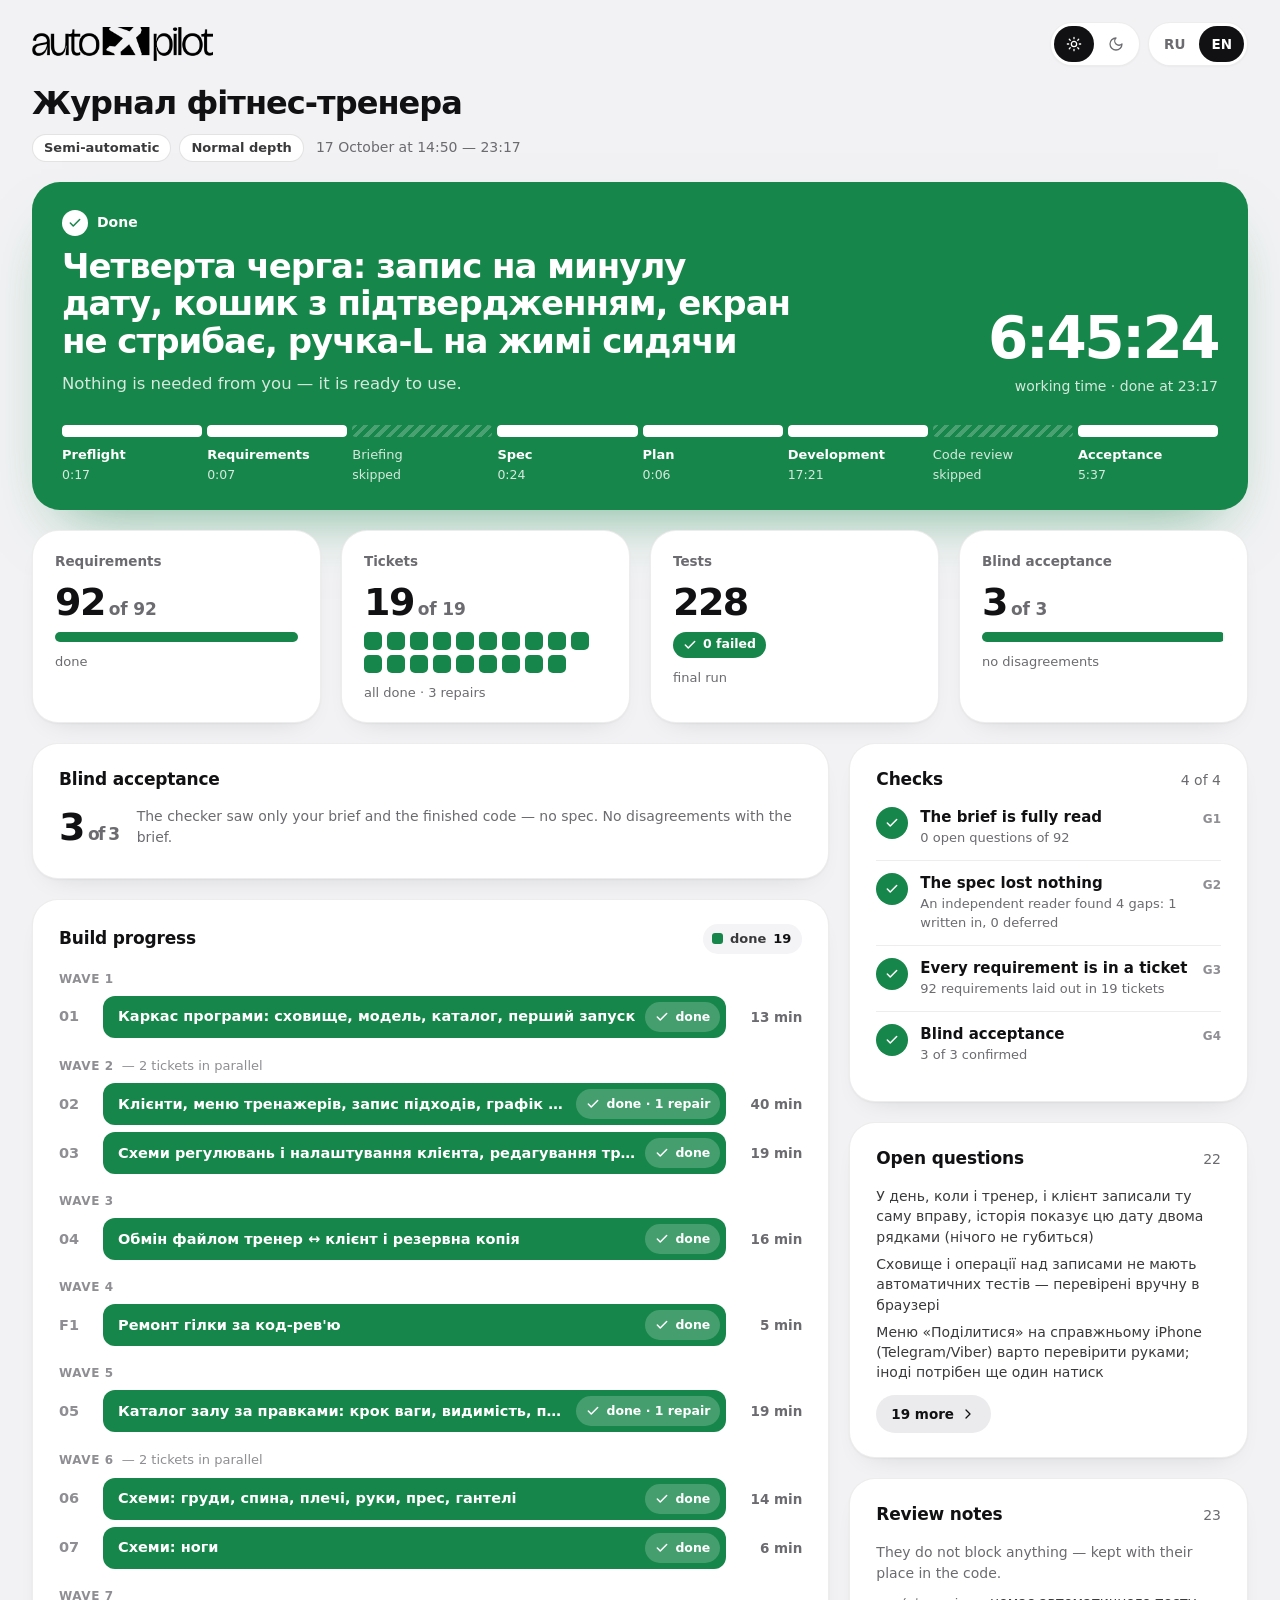
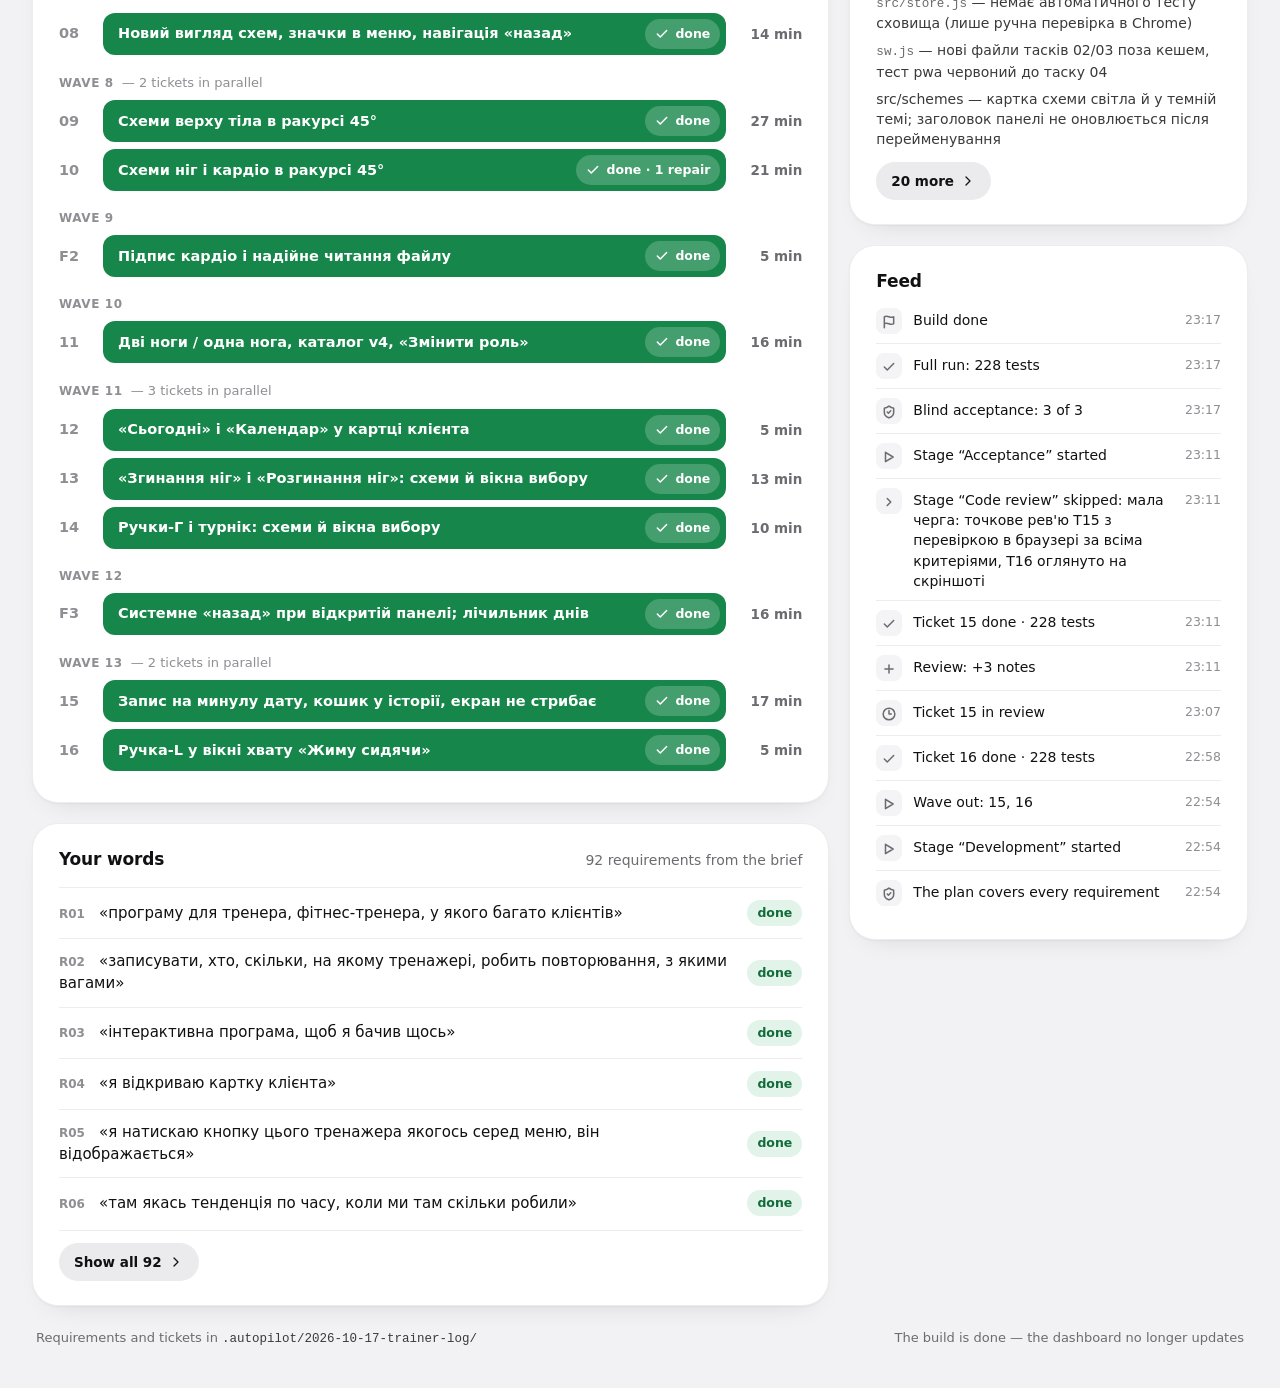
==== commit d9a014f6: "Autopilot: сборка сдана Co-Authored-By: Claude Opus 5.5 <noreply@anthropic.com> Autopilot-Run: 2026-" ====
--- a/.autopilot/dashboard.html
+++ b/.autopilot/dashboard.html
@@ -341,7 +341,7 @@
      правке, снимок — на каждом вызове .autopilot/ap.py, и он же вписывает
      файл в страницу, так что снимок либо равен файлу, либо старше его.
      Между маркерами правит только ap.py; руками — никогда. -->
-<script>/*STATE-BEGIN*/window.STATE={"version": 2, "slug": "trainer-log", "dir": "2026-10-17-trainer-log--wip", "title": "Журнал фітнес-тренера", "mode": "semi", "depth": "normal", "tier": "T2", "briefFile": "2026-10-18-brief-pravky-4.md", "memoryFile": "AGENTS.md", "memoryOwner": "autopilot", "skillDir": "C:/Антігравіті ресьорч/.claude/skills/autopilot", "baseCommit": "a3eeb4c", "startedAt": "2026-10-17T17:50:53+03:00", "updatedAt": "2026-10-18T01:54:15+03:00", "finishedAt": null, "stages": [{"id": "preflight", "status": "done", "startedAt": "2026-10-17T17:50:53+03:00", "finishedAt": "2026-10-17T17:51:10+03:00"}, {"id": "manifest", "status": "done", "startedAt": "2026-10-18T01:53:40+03:00", "finishedAt": "2026-10-18T01:53:47+03:00"}, {"id": "briefing", "status": "skipped", "startedAt": "2026-10-18T01:53:45+03:00", "finishedAt": "2026-10-18T01:53:45+03:00", "note": "уточнено в діалозі"}, {"id": "spec", "status": "done", "startedAt": "2026-10-18T01:53:47+03:00", "finishedAt": "2026-10-18T01:54:11+03:00"}, {"id": "plan", "status": "active", "startedAt": "2026-10-18T01:54:11+03:00"}, {"id": "build", "status": "pending"}, {"id": "review", "status": "pending"}, {"id": "final", "status": "pending"}], "requirements": {"total": 92, "done": 88, "inTicket": 4, "inSpec": 0, "placeholder": 0, "deferred": 0, "dropped": 0}, "tickets": [{"id": "01", "title": "Каркас програми: сховище, модель, каталог, перший запуск", "requirements": ["R09", "R10", "R25", "R30", "R31", "R32", "R44i", "R49i"], "blockedBy": [], "wave": 1, "zone": ["index.html", "app.css", "css/", "screens.css", "schemes.css", "index.html", "manifest.webmanifest", "sw.js", "icons/", "src/app.js", "src/store.js", "src/core/model.js", "src/core/catalog.js", "src/ui/dom.js", "src/ui/start.js", "src/ui/settings.js", "src/schemes/index.js", "test/"], "review": "да — фундамент", "model": "сильная", "status": "done", "startedAt": "2026-10-17T18:02:36+03:00", "finishedAt": "2026-10-17T18:15:08+03:00", "retries": 0, "repairs": 0, "tests": {"passed": 32, "failed": 0}, "commit": "b72bf82"}, {"id": "02", "title": "Клієнти, меню тренажерів, запис підходів, графік та історія", "requirements": ["R01", "R02", "R03", "R04", "R05", "R06", "R14", "R15", "R18", "R21", "R28", "R43i", "R48i", "G01"], "blockedBy": ["01"], "wave": 2, "zone": ["src/ui/clients.js", "src/ui/client.js", "src/ui/exercise.js", "src/ui/chart.js", "src/core/chartdata.js", "test/chartdata.test.js", "css/screens.css"], "review": "нет", "model": "обычная", "status": "done", "startedAt": "2026-10-17T18:15:10+03:00", "finishedAt": "2026-10-17T18:55:09+03:00", "retries": 0, "repairs": 1, "repairFindings": ["exercise.js не парситься як ES-модуль — програма не завантажується; + тест парсингу модулів"], "tests": {"passed": 99, "failed": 0}, "commit": "19412f6"}, {"id": "03", "title": "Схеми регулювань і налаштування клієнта, редагування тренажерів", "requirements": ["R07", "R16", "R17", "R22", "R23", "R24", "R26", "R27", "R29", "R30", "R33", "R34", "R35", "R36", "R37", "R38", "R39", "R40", "R41", "R42"], "blockedBy": ["01"], "wave": 2, "zone": ["src/schemes/", "src/ui/equipment.js", "test/schemes.test.js", "css/schemes.css"], "review": "нет", "model": "сильная", "status": "done", "startedAt": "2026-10-17T18:15:10+03:00", "finishedAt": "2026-10-17T18:33:57+03:00", "retries": 0, "repairs": 0, "tests": {"passed": 50, "failed": 1}, "commit": "2ae9ba9"}, {"id": "04", "title": "Обмін файлом тренер ↔ клієнт і резервна копія", "requirements": ["R08", "R11", "R12", "R13", "R19", "R20", "R44i", "R45i", "R46i", "R47i"], "blockedBy": ["01", "02", "03"], "wave": 3, "zone": ["sw.js", "src/core/sync.js", "src/share.js", "src/ui/exchange.js", "test/sync.test.js", "src/ui/client.js", "src/ui/start.js", "src/ui/settings.js"], "review": "да — злиття і видалення даних користувача", "model": "сильная", "status": "done", "startedAt": "2026-10-17T18:41:10+03:00", "finishedAt": "2026-10-17T18:57:01+03:00", "retries": 0, "repairs": 0, "tests": {"passed": 99, "failed": 0}, "commit": "89a23b9"}, {"id": "05", "title": "Каталог залу за правками: крок ваги, видимість, прес, гантелі, оновлення на встановлених телефонах", "requirements": ["G02", "G17", "G03", "G04", "G06", "G07", "G08", "G09", "G10", "G11", "G12", "G13", "G14", "G16"], "blockedBy": [], "wave": 5, "zone": ["src/core/catalog.js", "src/core/model.js", "src/store.js", "src/ui/log-form.js", "src/ui/client.js", "src/schemes/registry.js", "src/schemes/index.js", "src/schemes/upper.js", "src/schemes/legs.js", "sw.js", "test/catalog.test.js", "test/model.test.js", "test/migration.test.js"], "review": "да — фундамент і міграція даних користувача", "model": "сильная", "status": "done", "startedAt": "2026-10-17T19:46:18+03:00", "finishedAt": "2026-10-17T20:05:04+03:00", "retries": 0, "repairs": 1, "repairFindings": ["змінені тренером eq-16 / старі Гантелі не мають ставати retired або мають повертатися з «Тренажери»"], "tests": {"passed": 124, "failed": 0}, "commit": "83e42c4"}, {"id": "06", "title": "Схеми: груди, спина, плечі, руки, прес, гантелі", "requirements": ["G03", "G04", "G05", "G15", "G16"], "blockedBy": ["05"], "wave": 6, "zone": ["src/schemes/upper.js", "src/schemes/lever-pulldown.js", "test/schemes-upper.test.js"], "review": "нет", "model": "сильная", "status": "done", "startedAt": "2026-10-17T20:05:06+03:00", "finishedAt": "2026-10-17T20:19:20+03:00", "retries": 0, "repairs": 0, "tests": {"passed": 143, "failed": 0}, "commit": "efc6069"}, {"id": "07", "title": "Схеми: ноги", "requirements": ["G05", "G13", "G14", "G15"], "blockedBy": ["05"], "wave": 6, "zone": ["src/schemes/legs.js", "test/schemes-legs.test.js"], "review": "нет", "model": "обычная", "status": "done", "startedAt": "2026-10-17T20:05:06+03:00", "finishedAt": "2026-10-17T20:11:33+03:00", "retries": 0, "repairs": 0, "tests": {"passed": 131, "failed": 1}, "commit": "feb45f5"}, {"id": "08", "title": "Новий вигляд схем, значки в меню, навігація «назад»", "requirements": ["G18", "G30", "G31"], "blockedBy": [], "wave": 7, "zone": ["src/schemes/index.js", "src/schemes/registry.js", "src/schemes/svg.js", "src/schemes/values.js", "src/schemes/cardio.js", "src/core/catalog.js", "src/ui/client.js", "src/ui/exercise.js", "src/app.js", "css/schemes.css", "css/screens.css", "sw.js", "test/schemes.test.js", "test/catalog.test.js", "test/migration.test.js", "test/nav.test.js"], "review": "да — фундамент", "model": "сильная", "status": "done", "startedAt": "2026-10-17T21:37:22+03:00", "finishedAt": "2026-10-17T21:51:10+03:00", "retries": 0, "repairs": 0, "tests": {"passed": 159, "failed": 0}, "commit": "80d40fe"}, {"id": "09", "title": "Схеми верху тіла в ракурсі 45°", "requirements": ["G19", "G20", "G26", "G27", "G28", "G29"], "blockedBy": ["08"], "wave": 8, "zone": ["src/schemes/upper.js", "src/schemes/butterfly.js", "src/schemes/low-row.js", "src/schemes/lever-pulldown.js", "test/schemes-upper.test.js"], "review": "нет", "model": "сильная", "status": "done", "startedAt": "2026-10-17T21:51:12+03:00", "finishedAt": "2026-10-17T22:17:42+03:00", "retries": 0, "repairs": 0, "tests": {"passed": 166, "failed": 0}, "commit": "c30c78b"}, {"id": "10", "title": "Схеми ніг і кардіо в ракурсі 45°", "requirements": ["G19", "G21", "G22", "G23", "G24", "G25"], "blockedBy": ["08"], "wave": 8, "zone": ["src/schemes/legs.js", "src/schemes/cardio.js", "test/schemes-legs.test.js", "test/schemes-cardio.test.js"], "review": "нет", "model": "сильная", "status": "done", "startedAt": "2026-10-17T21:51:12+03:00", "finishedAt": "2026-10-17T22:11:51+03:00", "retries": 0, "repairs": 1, "repairFindings": ["жим ногами — стопи не видно на платформі; зведення/розведення — ноги перехрещені, не на двох подушках"], "tests": {"passed": 158, "failed": 8}, "commit": "3f71efc"}, {"id": "11", "title": "Дві ноги / одна нога, каталог v4, «Змінити роль»", "requirements": ["G33", "G36", "G38", "G39", "G32"], "blockedBy": [], "wave": 10, "zone": ["src/core/model.js", "src/core/catalog.js", "src/core/chartdata.js", "src/ui/log-form.js", "src/ui/log-data.js", "src/ui/settings.js", "src/ui/start.js", "src/store.js", "test/model.test.js", "test/catalog.test.js", "test/migration.test.js", "test/chartdata.test.js", "test/role.test.js"], "review": "да — дані користувача і скидання сховища", "model": "сильная", "status": "done", "startedAt": "2026-10-18T00:41:53+03:00", "finishedAt": "2026-10-18T00:57:25+03:00", "retries": 0, "repairs": 0, "tests": {"passed": 193, "failed": 2}, "commit": "018abcd"}, {"id": "12", "title": "«Сьогодні» і «Календар» у картці клієнта", "requirements": ["G37"], "blockedBy": ["11"], "wave": 11, "zone": ["src/ui/client.js", "src/ui/today.js", "src/ui/calendar.js", "css/screens.css", "sw.js", "test/today.test.js"], "review": "нет", "model": "обычная", "status": "done", "startedAt": "2026-10-18T00:57:27+03:00", "finishedAt": "2026-10-18T01:02:50+03:00", "retries": 0, "repairs": 0, "tests": {"passed": 205, "failed": 5}, "commit": "286a815"}, {"id": "13", "title": "«Згинання ніг» і «Розгинання ніг»: схеми й вікна вибору", "requirements": ["G32", "G34", "G35"], "blockedBy": ["11"], "wave": 11, "zone": ["src/schemes/legs.js", "test/schemes-legs.test.js"], "review": "нет", "model": "сильная", "status": "done", "startedAt": "2026-10-18T00:57:27+03:00", "finishedAt": "2026-10-18T01:10:13+03:00", "retries": 0, "repairs": 0, "tests": {"passed": 212, "failed": 0}, "commit": "b425ab5"}, {"id": "14", "title": "Ручки-Г і турнік: схеми й вікна вибору", "requirements": ["G36", "G38"], "blockedBy": ["11"], "wave": 11, "zone": ["src/schemes/upper.js", "test/schemes-upper.test.js"], "review": "нет", "model": "сильная", "status": "done", "startedAt": "2026-10-18T00:57:27+03:00", "finishedAt": "2026-10-18T01:07:42+03:00", "retries": 0, "repairs": 0, "tests": {"passed": 210, "failed": 2}, "commit": "7fd2e32"}, {"id": "15", "title": "Запис на минулу дату, кошик у історії, екран не стрибає", "requirements": ["G40", "G41", "G42"], "blockedBy": [], "wave": 13, "zone": ["src/ui/log-form.js", "src/ui/log-data.js", "src/ui/exercise.js", "src/ui/calendar.js", "src/ui/today.js", "src/ui/client.js", "src/app.js", "css/screens.css", "sw.js", "test/log-data.test.js", "test/today.test.js", "test/nav.test.js"], "review": "да — видалення даних користувача", "model": "сильная", "status": "pending", "retries": 0, "repairs": 0}, {"id": "16", "title": "Ручка-L у вікні хвату «Жиму сидячи»", "requirements": ["G43"], "blockedBy": [], "wave": 13, "zone": ["src/schemes/upper.js", "test/schemes-upper.test.js"], "review": "нет", "model": "сильная", "status": "pending", "retries": 0, "repairs": 0}, {"id": "F1", "title": "Ремонт гілки за код-рев'ю", "requirements": ["R12", "R13", "R20", "R45i", "R47i"], "blockedBy": [], "wave": 4, "zone": ["src/core/sync.js", "test/sync.test.js", "src/app.js", "src/ui/exchange.js", "src/ui/clients.js"], "review": "да — ремонт ветки", "model": "сильная", "status": "done", "startedAt": "2026-10-17T19:00:35+03:00", "finishedAt": "2026-10-17T19:05:51+03:00", "retries": 0, "repairs": 0, "tests": {"passed": 102, "failed": 0}, "commit": "f8cfef2"}, {"id": "F2", "title": "Підпис кардіо і надійне читання файлу", "requirements": ["R12", "G19"], "blockedBy": [], "wave": 9, "zone": ["src/schemes/index.js", "src/share.js", "sw.js", "test/schemes.test.js", "test/share.test.js"], "review": "да — ремонт ветки", "model": "сильная", "status": "done", "startedAt": "2026-10-17T22:29:48+03:00", "finishedAt": "2026-10-17T22:34:46+03:00", "retries": 0, "repairs": 0, "tests": {"passed": 173, "failed": 0}, "commit": "2b51ed7"}, {"id": "F3", "title": "Системне «назад» при відкритій панелі; лічильник днів", "requirements": ["G30", "G39"], "blockedBy": [], "wave": 12, "zone": ["src/ui/dom.js", "src/app.js", "src/ui/settings.js", "test/nav.test.js", "test/role.test.js", "sw.js"], "review": "да — ремонт ветки", "model": "сильная", "status": "done", "startedAt": "2026-10-18T01:19:42+03:00", "finishedAt": "2026-10-18T01:35:15+03:00", "retries": 0, "repairs": 0, "tests": {"passed": 218, "failed": 0}, "commit": "ee97222"}], "tests": {"passed": 218, "failed": 0}, "debt": {"placeholders": [], "assumptions": [], "emptyEnv": []}, "additions": [], "coverage": {"found": 4, "fixed": 1, "deferred": 0, "items": []}, "concerns": ["src/store.js — немає автоматичного тесту сховища (лише ручна перевірка в Chrome)", "sw.js — нові файли тасків 02/03 поза кешем, тест pwa червоний до таску 04", "src/schemes — картка схеми світла й у темній темі; заголовок панелі не оновлюється після перейменування", "src/ui/log-data.js — операції над сесіями без тестів; UI таску 02 не перевірено в браузері", "src/ui/client.js — плашки «Давно не зберігали копію» немає на списку клієнтів тренера (лише картка й налаштування)", "src/share.js — меню «Поділитися» на справжньому iPhone не перевірено; при NotAllowedError потрібен ще один натиск", "src/core/sync.js:297,105 — id налаштування з файлу не звіряється з settingId(clientId,exerciseId,adjustmentId)", "src/core/sync.js:101-106 — CHECKS не перевіряють equipmentId/exerciseId/date сесії, equipmentId налаштування, id/name вправ", "src/core/sync.js:197,321 — при перенесенні сесії в іншу картку updatedAt не змінюється; на двох телефонах запис може жити в різних картках", "src/core/sync.js:312,337 — підходи тренера і клієнта в один день на одну вправу дають дві сесії на дату", "src/ui/exchange.js:196 — текст «нічого не видаляється» при відновленні копії неточний", "src/core/catalog.js:204 — тренажер, схований тренером, показується сірим клієнту з записами на ньому", "src/core/catalog.js:284 — «тренер торкався видимості» визначається за наявністю поля hidden; не задокументовано", "src/ui/client.js:17 — сірий стиль рідкісних inline замість класу в css/screens.css", "src/store.js — виклик апгрейду каталогу при відкритті/replaceAll/applyChanges без автотесту", "src/ui/client.js:74,108-110 — збережене місце меню застосовується при кожному rerender (старий пошук/прокрутка вертаються)", "src/app.js:63 — isTabSwitch тестується, але не використовується; перемикання вкладок без тесту", "test/migration.test.js:189 — фікстура V2 будується тим самим кодом, що seedV2", "src/schemes/index.js renderScheme — компонування (мітка → панель → збереження) без автотесту", "src/store.js clearAll — без автотесту; changeRole перевірено на підробленому store"], "blind": null, "beats": ["2026-10-17T17:50:53+03:00", "2026-10-17T17:51:10+03:00", "2026-10-17T17:51:50+03:00", "2026-10-17T17:52:18+03:00", "2026-10-17T17:52:52+03:00", "2026-10-17T17:55:42+03:00", "2026-10-17T17:56:00+03:00", "2026-10-17T17:59:37+03:00", "2026-10-17T17:59:47+03:00", "2026-10-17T18:02:02+03:00", "2026-10-17T18:02:04+03:00", "2026-10-17T18:02:05+03:00", "2026-10-17T18:02:14+03:00", "2026-10-17T18:02:22+03:00", "2026-10-17T18:02:36+03:00", "2026-10-17T18:11:28+03:00", "2026-10-17T18:13:44+03:00", "2026-10-17T18:15:08+03:00", "2026-10-17T18:15:10+03:00", "2026-10-17T18:33:57+03:00", "2026-10-17T18:33:59+03:00", "2026-10-17T18:41:06+03:00", "2026-10-17T18:41:08+03:00", "2026-10-17T18:41:10+03:00", "2026-10-17T18:54:16+03:00", "2026-10-17T18:54:18+03:00", "2026-10-17T18:54:24+03:00", "2026-10-17T18:55:09+03:00", "2026-10-17T18:57:01+03:00", "2026-10-17T18:57:02+03:00", "2026-10-17T18:57:04+03:00", "2026-10-17T19:00:29+03:00", "2026-10-17T19:00:31+03:00", "2026-10-17T19:00:33+03:00", "2026-10-17T19:00:35+03:00", "2026-10-17T19:04:45+03:00", "2026-10-17T19:05:51+03:00", "2026-10-17T19:05:53+03:00", "2026-10-17T19:13:36+03:00", "2026-10-17T19:14:59+03:00", "2026-10-17T19:15:01+03:00", "2026-10-17T19:44:10+03:00", "2026-10-17T19:44:11+03:00", "2026-10-17T19:44:39+03:00", "2026-10-17T19:44:40+03:00", "2026-10-17T19:44:42+03:00", "2026-10-17T19:45:41+03:00", "2026-10-17T19:45:42+03:00", "2026-10-17T19:45:44+03:00", "2026-10-17T19:45:55+03:00", "2026-10-17T19:45:56+03:00", "2026-10-17T19:46:17+03:00", "2026-10-17T19:46:18+03:00", "2026-10-17T19:47:10+03:00", "2026-10-17T19:59:36+03:00", "2026-10-17T20:02:48+03:00", "2026-10-17T20:02:50+03:00", "2026-10-17T20:05:04+03:00", "2026-10-17T20:05:06+03:00", "2026-10-17T20:11:33+03:00", "2026-10-17T20:11:34+03:00", "2026-10-17T20:19:20+03:00", "2026-10-17T20:19:22+03:00", "2026-10-17T20:19:24+03:00", "2026-10-17T20:24:51+03:00", "2026-10-17T20:24:52+03:00", "2026-10-17T20:31:15+03:00", "2026-10-17T20:31:16+03:00", "2026-10-17T20:31:42+03:00", "2026-10-17T21:35:18+03:00", "2026-10-17T21:35:19+03:00", "2026-10-17T21:35:21+03:00", "2026-10-17T21:35:23+03:00", "2026-10-17T21:35:25+03:00", "2026-10-17T21:36:58+03:00", "2026-10-17T21:37:00+03:00", "2026-10-17T21:37:03+03:00", "2026-10-17T21:37:20+03:00", "2026-10-17T21:37:22+03:00", "2026-10-17T21:47:41+03:00", "2026-10-17T21:51:07+03:00", "2026-10-17T21:51:10+03:00", "2026-10-17T21:51:12+03:00", "2026-10-17T22:09:27+03:00", "2026-10-17T22:11:51+03:00", "2026-10-17T22:17:42+03:00", "2026-10-17T22:17:44+03:00", "2026-10-17T22:17:45+03:00", "2026-10-17T22:23:49+03:00", "2026-10-17T22:29:27+03:00", "2026-10-17T22:29:45+03:00", "2026-10-17T22:29:47+03:00", "2026-10-17T22:29:48+03:00", "2026-10-17T22:34:03+03:00", "2026-10-17T22:34:46+03:00", "2026-10-17T22:34:48+03:00", "2026-10-17T22:34:57+03:00", "2026-10-18T00:39:29+03:00", "2026-10-18T00:39:31+03:00", "2026-10-18T00:39:33+03:00", "2026-10-18T00:39:35+03:00", "2026-10-18T00:41:31+03:00", "2026-10-18T00:41:33+03:00", "2026-10-18T00:41:35+03:00", "2026-10-18T00:41:36+03:00", "2026-10-18T00:41:51+03:00", "2026-10-18T00:41:53+03:00", "2026-10-18T00:53:52+03:00", "2026-10-18T00:57:20+03:00", "2026-10-18T00:57:22+03:00", "2026-10-18T00:57:25+03:00", "2026-10-18T00:57:27+03:00", "2026-10-18T01:02:50+03:00", "2026-10-18T01:02:53+03:00", "2026-10-18T01:07:42+03:00", "2026-10-18T01:07:44+03:00", "2026-10-18T01:10:13+03:00", "2026-10-18T01:10:15+03:00", "2026-10-18T01:10:17+03:00", "2026-10-18T01:14:28+03:00", "2026-10-18T01:19:36+03:00", "2026-10-18T01:19:37+03:00", "2026-10-18T01:19:40+03:00", "2026-10-18T01:19:42+03:00", "2026-10-18T01:25:22+03:00", "2026-10-18T01:35:15+03:00", "2026-10-18T01:35:17+03:00", "2026-10-18T01:35:36+03:00", "2026-10-18T01:53:40+03:00", "2026-10-18T01:53:41+03:00", "2026-10-18T01:53:43+03:00", "2026-10-18T01:53:45+03:00", "2026-10-18T01:53:47+03:00", "2026-10-18T01:54:11+03:00", "2026-10-18T01:54:13+03:00", "2026-10-18T01:54:15+03:00"], "rev": 137, "waiting": null, "waits": [{"kind": "briefing", "from": "2026-10-17T17:52:52+03:00", "to": "2026-10-17T17:55:42+03:00"}], "log": [{"t": "2026-10-17T17:50:53+03:00", "k": "init"}, {"t": "2026-10-17T17:51:10+03:00", "k": "stage", "id": "manifest", "act": "start"}, {"t": "2026-10-17T17:52:18+03:00", "k": "stage", "id": "briefing", "act": "start"}, {"t": "2026-10-17T17:52:52+03:00", "k": "ask", "kind": "briefing", "note": "три питання — як ставити на телефони, Метелик з двома вправами, схема чи фото"}, {"t": "2026-10-17T17:55:42+03:00", "k": "answered", "kind": "briefing"}, {"t": "2026-10-17T17:56:00+03:00", "k": "gate", "g": "G1", "ok": false, "open": 50, "total": 50}, {"t": "2026-10-17T17:56:00+03:00", "k": "stage", "id": "spec", "act": "start"}, {"t": "2026-10-17T17:59:37+03:00", "k": "gate", "g": "G2", "ok": true, "found": 3, "fixed": 3, "deferred": 0}, {"t": "2026-10-17T17:59:47+03:00", "k": "stage", "id": "plan", "act": "start"}, {"t": "2026-10-17T18:02:02+03:00", "k": "tier", "v": "T2"}, {"t": "2026-10-17T18:02:04+03:00", "k": "tickets", "n": 4}, {"t": "2026-10-17T18:02:05+03:00", "k": "gate", "g": "G3", "ok": true, "problems": 0}, {"t": "2026-10-17T18:02:22+03:00", "k": "stage", "id": "build", "act": "start"}, {"t": "2026-10-17T18:02:36+03:00", "k": "ticket", "ids": ["01"], "act": "start"}, {"t": "2026-10-17T18:11:28+03:00", "k": "ticket", "ids": ["01"], "act": "review"}, {"t": "2026-10-17T18:13:44+03:00", "k": "add", "key": "concerns", "n": 1}, {"t": "2026-10-17T18:15:08+03:00", "k": "ticket", "ids": ["01"], "act": "done", "tests": {"passed": 32, "failed": 0}}, {"t": "2026-10-17T18:15:10+03:00", "k": "ticket", "ids": ["02", "03"], "act": "start"}, {"t": "2026-10-17T18:33:57+03:00", "k": "ticket", "ids": ["03"], "act": "done", "tests": {"passed": 50, "failed": 1}}, {"t": "2026-10-17T18:33:59+03:00", "k": "add", "key": "concerns", "n": 2}, {"t": "2026-10-17T18:41:06+03:00", "k": "ticket", "ids": ["02"], "act": "done", "tests": {"passed": 50, "failed": 1}}, {"t": "2026-10-17T18:41:08+03:00", "k": "add", "key": "concerns", "n": 1}, {"t": "2026-10-17T18:41:10+03:00", "k": "ticket", "ids": ["04"], "act": "start"}, {"t": "2026-10-17T18:54:16+03:00", "k": "ticket", "ids": ["04"], "act": "review"}, {"t": "2026-10-17T18:54:18+03:00", "k": "add", "key": "concerns", "n": 2}, {"t": "2026-10-17T18:54:24+03:00", "k": "ticket", "ids": ["02"], "act": "repair", "note": "exercise.js не парситься як ES-модуль — програма не завантажується; + тест парсингу модулів"}, {"t": "2026-10-17T18:55:09+03:00", "k": "ticket", "ids": ["02"], "act": "done", "tests": {"passed": 99, "failed": 0}}, {"t": "2026-10-17T18:57:01+03:00", "k": "ticket", "ids": ["04"], "act": "done", "tests": {"passed": 99, "failed": 0}}, {"t": "2026-10-17T18:57:02+03:00", "k": "add", "key": "concerns", "n": 5}, {"t": "2026-10-17T18:57:04+03:00", "k": "stage", "id": "review", "act": "start"}, {"t": "2026-10-17T19:00:29+03:00", "k": "tickets", "n": 5}, {"t": "2026-10-17T19:00:31+03:00", "k": "gate", "g": "G3", "ok": true, "problems": 0}, {"t": "2026-10-17T19:00:33+03:00", "k": "add", "key": "report", "n": 4}, {"t": "2026-10-17T19:00:35+03:00", "k": "ticket", "ids": ["F1"], "act": "start"}, {"t": "2026-10-17T19:04:45+03:00", "k": "ticket", "ids": ["F1"], "act": "review"}, {"t": "2026-10-17T19:05:51+03:00", "k": "ticket", "ids": ["F1"], "act": "done", "tests": {"passed": 102, "failed": 0}}, {"t": "2026-10-17T19:05:53+03:00", "k": "stage", "id": "final", "act": "start"}, {"t": "2026-10-17T19:13:36+03:00", "k": "gate", "g": "G4", "ok": false, "checked": 32, "matched": 30}, {"t": "2026-10-17T19:14:59+03:00", "k": "tests", "passed": 102, "failed": 0}, {"t": "2026-10-17T19:15:01+03:00", "k": "finish", "result": "Офлайн-програма на телефон для тренера й клієнтів: картки, записи Л/П, графіки, схеми 3 тренажерів, обмін файлом, копія"}, {"t": "2026-10-17T19:44:10+03:00", "k": "reopen"}, {"t": "2026-10-17T19:44:39+03:00", "k": "stage", "id": "manifest", "act": "start"}, {"t": "2026-10-17T19:44:40+03:00", "k": "stage", "id": "briefing", "act": "skip", "note": "правки однозначні; два питання без відповіді — взято запропоноване"}, {"t": "2026-10-17T19:44:42+03:00", "k": "gate", "g": "G1", "ok": true, "open": 0, "total": 65}, {"t": "2026-10-17T19:44:42+03:00", "k": "stage", "id": "spec", "act": "start"}, {"t": "2026-10-17T19:45:41+03:00", "k": "stage", "id": "plan", "act": "start"}, {"t": "2026-10-17T19:45:42+03:00", "k": "tickets", "n": 8}, {"t": "2026-10-17T19:45:44+03:00", "k": "gate", "g": "G3", "ok": false, "problems": 1}, {"t": "2026-10-17T19:45:55+03:00", "k": "tickets", "n": 8}, {"t": "2026-10-17T19:45:56+03:00", "k": "gate", "g": "G3", "ok": true, "problems": 0}, {"t": "2026-10-17T19:46:17+03:00", "k": "stage", "id": "build", "act": "start"}, {"t": "2026-10-17T19:46:18+03:00", "k": "ticket", "ids": ["05"], "act": "start"}, {"t": "2026-10-17T19:47:10+03:00", "k": "gate", "g": "G2", "ok": false, "found": 4, "fixed": 1, "deferred": 0}, {"t": "2026-10-17T19:59:36+03:00", "k": "ticket", "ids": ["05"], "act": "review"}, {"t": "2026-10-17T20:02:48+03:00", "k": "ticket", "ids": ["05"], "act": "repair", "note": "змінені тренером eq-16 / старі Гантелі не мають ставати retired або мають повертатися з «Тренажери»"}, {"t": "2026-10-17T20:02:50+03:00", "k": "add", "key": "concerns", "n": 4}, {"t": "2026-10-17T20:05:04+03:00", "k": "ticket", "ids": ["05"], "act": "done", "tests": {"passed": 124, "failed": 0}}, {"t": "2026-10-17T20:05:06+03:00", "k": "ticket", "ids": ["06", "07"], "act": "start"}, {"t": "2026-10-17T20:11:33+03:00", "k": "ticket", "ids": ["07"], "act": "done", "tests": {"passed": 131, "failed": 1}}, {"t": "2026-10-17T20:11:34+03:00", "k": "add", "key": "report", "n": 1}, {"t": "2026-10-17T20:19:20+03:00", "k": "ticket", "ids": ["06"], "act": "done", "tests": {"passed": 143, "failed": 0}}, {"t": "2026-10-17T20:19:22+03:00", "k": "add", "key": "report", "n": 1}, {"t": "2026-10-17T20:19:24+03:00", "k": "stage", "id": "review", "act": "start"}, {"t": "2026-10-17T20:24:51+03:00", "k": "add", "key": "report", "n": 4}, {"t": "2026-10-17T20:24:52+03:00", "k": "stage", "id": "final", "act": "start"}, {"t": "2026-10-17T20:31:15+03:00", "k": "gate", "g": "G4", "ok": false, "checked": 26, "matched": 25}, {"t": "2026-10-17T20:31:16+03:00", "k": "tests", "passed": 143, "failed": 0}, {"t": "2026-10-17T20:31:42+03:00", "k": "finish", "result": "Правки після першого запуску: крок ваги 5/2,5, каталог залу, схеми для кожного тренажера, розділ «Гантелі»"}, {"t": "2026-10-17T21:35:18+03:00", "k": "reopen"}, {"t": "2026-10-17T21:35:21+03:00", "k": "stage", "id": "manifest", "act": "start"}, {"t": "2026-10-17T21:35:23+03:00", "k": "stage", "id": "briefing", "act": "skip", "note": "правки однозначні; два питання без відповіді — взято запропоноване"}, {"t": "2026-10-17T21:35:25+03:00", "k": "gate", "g": "G1", "ok": true, "open": 0, "total": 80}, {"t": "2026-10-17T21:35:25+03:00", "k": "stage", "id": "spec", "act": "start"}, {"t": "2026-10-17T21:36:58+03:00", "k": "stage", "id": "plan", "act": "start"}, {"t": "2026-10-17T21:37:00+03:00", "k": "tickets", "n": 11}, {"t": "2026-10-17T21:37:03+03:00", "k": "gate", "g": "G3", "ok": true, "problems": 0}, {"t": "2026-10-17T21:37:20+03:00", "k": "stage", "id": "build", "act": "start"}, {"t": "2026-10-17T21:37:22+03:00", "k": "ticket", "ids": ["08"], "act": "start"}, {"t": "2026-10-17T21:47:41+03:00", "k": "ticket", "ids": ["08"], "act": "review"}, {"t": "2026-10-17T21:51:07+03:00", "k": "add", "key": "concerns", "n": 4}, {"t": "2026-10-17T21:51:10+03:00", "k": "ticket", "ids": ["08"], "act": "done", "tests": {"passed": 159, "failed": 0}}, {"t": "2026-10-17T21:51:12+03:00", "k": "ticket", "ids": ["09", "10"], "act": "start"}, {"t": "2026-10-17T22:09:27+03:00", "k": "ticket", "ids": ["10"], "act": "repair", "note": "жим ногами — стопи не видно на платформі; зведення/розведення — ноги перехрещені, не на двох подушках"}, {"t": "2026-10-17T22:11:51+03:00", "k": "ticket", "ids": ["10"], "act": "done", "tests": {"passed": 158, "failed": 8}}, {"t": "2026-10-17T22:17:42+03:00", "k": "ticket", "ids": ["09"], "act": "done", "tests": {"passed": 166, "failed": 0}}, {"t": "2026-10-17T22:17:44+03:00", "k": "add", "key": "report", "n": 2}, {"t": "2026-10-17T22:17:45+03:00", "k": "stage", "id": "review", "act": "start"}, {"t": "2026-10-17T22:23:49+03:00", "k": "gate", "g": "G4", "ok": true, "checked": 15, "matched": 15}, {"t": "2026-10-17T22:29:27+03:00", "k": "add", "key": "report", "n": 3}, {"t": "2026-10-17T22:29:45+03:00", "k": "tickets", "n": 12}, {"t": "2026-10-17T22:29:47+03:00", "k": "gate", "g": "G3", "ok": true, "problems": 0}, {"t": "2026-10-17T22:29:48+03:00", "k": "ticket", "ids": ["F2"], "act": "start"}, {"t": "2026-10-17T22:34:03+03:00", "k": "ticket", "ids": ["F2"], "act": "review"}, {"t": "2026-10-17T22:34:46+03:00", "k": "ticket", "ids": ["F2"], "act": "done", "tests": {"passed": 173, "failed": 0}}, {"t": "2026-10-17T22:34:48+03:00", "k": "tests", "passed": 173, "failed": 0}, {"t": "2026-10-17T22:34:57+03:00", "k": "finish", "result": "Друга черга правок: схеми 45° для всіх тренажерів і кардіо, чисті схеми зі списком значень, значки в меню, навігація «назад»"}, {"t": "2026-10-18T00:39:29+03:00", "k": "reopen"}, {"t": "2026-10-18T00:39:33+03:00", "k": "stage", "id": "manifest", "act": "start"}, {"t": "2026-10-18T00:39:35+03:00", "k": "stage", "id": "briefing", "act": "skip", "note": "усе уточнено в діалозі"}, {"t": "2026-10-18T00:41:31+03:00", "k": "gate", "g": "G1", "ok": true, "open": 0, "total": 88}, {"t": "2026-10-18T00:41:31+03:00", "k": "stage", "id": "spec", "act": "start"}, {"t": "2026-10-18T00:41:33+03:00", "k": "stage", "id": "plan", "act": "start"}, {"t": "2026-10-18T00:41:35+03:00", "k": "tickets", "n": 16}, {"t": "2026-10-18T00:41:36+03:00", "k": "gate", "g": "G3", "ok": true, "problems": 0}, {"t": "2026-10-18T00:41:51+03:00", "k": "stage", "id": "build", "act": "start"}, {"t": "2026-10-18T00:41:53+03:00", "k": "ticket", "ids": ["11"], "act": "start"}, {"t": "2026-10-18T00:53:52+03:00", "k": "ticket", "ids": ["11"], "act": "review"}, {"t": "2026-10-18T00:57:20+03:00", "k": "add", "key": "report", "n": 2}, {"t": "2026-10-18T00:57:22+03:00", "k": "add", "key": "concerns", "n": 1}, {"t": "2026-10-18T00:57:25+03:00", "k": "ticket", "ids": ["11"], "act": "done", "tests": {"passed": 193, "failed": 2}}, {"t": "2026-10-18T00:57:27+03:00", "k": "ticket", "ids": ["12", "13", "14"], "act": "start"}, {"t": "2026-10-18T01:02:50+03:00", "k": "ticket", "ids": ["12"], "act": "done", "tests": {"passed": 205, "failed": 5}}, {"t": "2026-10-18T01:02:53+03:00", "k": "add", "key": "report", "n": 1}, {"t": "2026-10-18T01:07:42+03:00", "k": "ticket", "ids": ["14"], "act": "done", "tests": {"passed": 210, "failed": 2}}, {"t": "2026-10-18T01:07:44+03:00", "k": "add", "key": "report", "n": 1}, {"t": "2026-10-18T01:10:13+03:00", "k": "ticket", "ids": ["13"], "act": "done", "tests": {"passed": 212, "failed": 0}}, {"t": "2026-10-18T01:10:15+03:00", "k": "add", "key": "report", "n": 1}, {"t": "2026-10-18T01:10:17+03:00", "k": "stage", "id": "review", "act": "start"}, {"t": "2026-10-18T01:14:28+03:00", "k": "add", "key": "report", "n": 2}, {"t": "2026-10-18T01:19:36+03:00", "k": "gate", "g": "G4", "ok": true, "checked": 9, "matched": 9}, {"t": "2026-10-18T01:19:37+03:00", "k": "tickets", "n": 17}, {"t": "2026-10-18T01:19:40+03:00", "k": "gate", "g": "G3", "ok": true, "problems": 0}, {"t": "2026-10-18T01:19:42+03:00", "k": "ticket", "ids": ["F3"], "act": "start"}, {"t": "2026-10-18T01:25:22+03:00", "k": "ticket", "ids": ["F3"], "act": "review"}, {"t": "2026-10-18T01:35:15+03:00", "k": "ticket", "ids": ["F3"], "act": "done", "tests": {"passed": 218, "failed": 0}}, {"t": "2026-10-18T01:35:17+03:00", "k": "tests", "passed": 218, "failed": 0}, {"t": "2026-10-18T01:35:36+03:00", "k": "finish", "result": "Третя черга правок: дві ноги / одна нога, ручки-Г, турнік, згинання й розгинання ніг, «Сьогодні» і «Календар», «Змінити роль», «назад» закриває панель"}, {"t": "2026-10-18T01:53:40+03:00", "k": "reopen"}, {"t": "2026-10-18T01:53:43+03:00", "k": "stage", "id": "manifest", "act": "start"}, {"t": "2026-10-18T01:53:45+03:00", "k": "stage", "id": "briefing", "act": "skip", "note": "уточнено в діалозі"}, {"t": "2026-10-18T01:53:47+03:00", "k": "gate", "g": "G1", "ok": true, "open": 0, "total": 92}, {"t": "2026-10-18T01:53:47+03:00", "k": "stage", "id": "spec", "act": "start"}, {"t": "2026-10-18T01:54:11+03:00", "k": "stage", "id": "plan", "act": "start"}, {"t": "2026-10-18T01:54:13+03:00", "k": "tickets", "n": 19}, {"t": "2026-10-18T01:54:15+03:00", "k": "gate", "g": "G3", "ok": true, "problems": 0}], "reqList": [{"id": "R01", "text": "«програму для тренера, фітнес-тренера, у якого багато клієнтів»", "status": "done"}, {"id": "R02", "text": "«записувати, хто, скільки, на якому тренажері, робить повторювання, з якими вагами»", "status": "done"}, {"id": "R03", "text": "«інтерактивна програма, щоб я бачив щось»", "status": "done"}, {"id": "R04", "text": "«я відкриваю картку клієнта»", "status": "done"}, {"id": "R05", "text": "«я натискаю кнопку цього тренажера якогось серед меню, він відображається»", "status": "done"}, {"id": "R06", "text": "«там якась тенденція по часу, коли ми там скільки робили»", "status": "done"}, {"id": "R07", "text": "«під цю людину, якісь конкретні там налаштування, висота сидіння, чи ще щось»", "status": "done"}, {"id": "R08", "text": "«клієнт сам вирішив потренуватись, потренувався, вписав результати … як воно з'явиться на телефоні у тренера?»", "status": "done"}, {"id": "R09", "text": "«Пристрій: телефон, в залі, біля тренажера.»", "status": "done"}, {"id": "R10", "text": "«Дані: зберігаються на телефоні (без хмари, без реєстрації, без акаунтів).»", "status": "done"}, {"id": "R11", "text": "«Користувачі: тренер і клієнти. У клієнта — та сама програма на своєму телефоні.»", "status": "done"}, {"id": "R12", "text": "«обмін файлом через месенджер (Telegram, Viber). Клієнт натискає «надіслати тренеру» — тренер відкриває файл, і записи додаються в картку клієнта»", "status": "done"}, {"id": "R13", "text": "«Так само в зворотний бік: тренер надсилає клієнту його дані.»", "status": "done"}, {"id": "R14", "text": "«Клієнт може сам: записувати свої тренування»", "status": "done"}, {"id": "R15", "text": "«[клієнт може сам] дивитись графіки прогресу»", "status": "done"}, {"id": "R16", "text": "«[клієнт може сам] бачити й редагувати свої налаштування на тренажерах»", "status": "done"}, {"id": "R17", "text": "«Тренажери: тренер створює список сам, під свій зал.»", "status": "done"}, {"id": "R18", "text": "«показувати всі записи як є (дата, підходи, повторення, вага). Програма не рахує «робочу вагу»»", "status": "done"}, {"id": "R19", "text": "«Налаштування на тренажері редагують і тренер, і клієнт; якщо змінили обоє — лишається пізніша зміна.»", "status": "done"}, {"id": "R20", "text": "«кнопка «Зберегти копію» (файлом, напр. собі в Telegram), бо дані лише в телефоні»", "status": "done"}, {"id": "R21", "text": "«не лише тренажери — обов'язково гантелі, турнік, кардіо (для кардіо — час, дистанція тощо)»", "status": "done"}, {"id": "R22", "text": "«Налаштування — окремі поля під кожен тренажер (не вільний текст)»", "status": "done"}, {"id": "R23", "text": "«прям на фото тренажера чи якось на схемки такий показати, що означає сидіння 1 або сидіння 2 … ЦЕ ДУЖЕ ВАЖЛИВО»", "status": "done"}, {"id": "R24", "text": "«У картці клієнта на схемі видно саме його значення.»", "status": "done"}, {"id": "R25", "text": "«Тренажери — лише одного конкретного залу; список і вигляд тренажерів беремо з сайту цього залу» (26 тренажерів, gym/equipment.md)", "status": "done"}, {"id": "R26", "text": "«Регулювань … на сайті немає … До того на схемах — помітні заглушки, не вигадані цифри.»", "status": "done"}, {"id": "R27", "text": "«Перший етап: схеми регулювань лише для 2–3 головних тренажерів … Схему малювати за фото з залу»", "status": "done"}, {"id": "R28", "text": "«Вага на тренажерах з дисками — окремо на кожну руку (ліва / права), і вона може відрізнятися.»", "status": "done"}, {"id": "R29", "text": "«Тренер дає тренажерам свої назви (напр. «Метелик») — назву тренажера тренер може змінити.»", "status": "done"}, {"id": "R30", "text": "«Список тренажерів має стартово бути вже в програмі; тренер може додати свій тренажер.»", "status": "done"}, {"id": "R31", "text": "«Нотатки до тренувань не потрібні.»", "status": "done"}, {"id": "R32", "text": "«Мова інтерфейсу: українська.»", "status": "done"}, {"id": "R33", "text": "«Метелик»: «Позиція ручок — зверху … Позицій: 5 ⚠ приблизно»; «Висота сидіння — знизу … Позицій: 5 ⚠ приблизно»", "status": "done"}, {"id": "R34", "text": "«Метелик»: «схоже, на ньому ж виконують «Відведення рук назад» (№11), сидячи обличчям до спинки»", "status": "done"}, {"id": "R35", "text": "Тяга нижнього блока: «Регулювань немає. Налаштування клієнта — яка ручка (кріпиться на карабін).»", "status": "done"}, {"id": "R36", "text": "Вертикальна тяга: «Висота сидіння. Позицій: ⚠ невідомо (за аналогією з «Метеликом» — 5, уточнити)»", "status": "done"}, {"id": "R37", "text": "«Хват — ручка одна, але є три позиції рук … зелена … червона … помаранчева … на схемі ручки підсвічено, де саме брати»", "status": "done"}, {"id": "R38", "text": "«Назви позицій ⚠ поки умовні — тренер зможе перейменувати.»", "status": "done"}, {"id": "R39", "text": "«Хват «збоку» не включати.»", "status": "done"}, {"id": "R40", "text": "«Один набір ручок … однаковий для всіх тяг … Для кожного блокового тренажера в картці клієнта зберігається, з якою ручкою він працює»", "status": "done"}, {"id": "R41", "text": "«у програмі — малюнок кожної ручки, щоб одразу було видно, яку брати»; «включай всі 5 … №6 поки не включаємо»", "status": "done"}, {"id": "R42", "text": "«Кількість позицій, позначена «⚠ приблизно», — припущення автора; уточнити в залі.»", "status": "done"}, {"id": "R43i", "text": "(подразумевается) тренер додає, перейменовує й видаляє клієнтів", "status": "done"}, {"id": "R44i", "text": "(подразумевается) кожен телефон знає, чий він: тренера чи клієнта (у клієнта — лише своя картка)", "status": "done"}, {"id": "R45i", "text": "(подразумевается) з «Зберегти копію» можна відновити дані на новому телефоні", "status": "done"}, {"id": "R46i", "text": "(подразумевается) повторне відкриття того самого файлу не дублює записи", "status": "done"}, {"id": "R47i", "text": "(подразумевается) файл від клієнта потрапляє саме в його картку, а не в чужу", "status": "done"}, {"id": "R48i", "text": "(подразумевается) помилково введений запис можна виправити або видалити", "status": "done"}, {"id": "R49i", "text": "(подразумевается) програма якось потрапляє на телефони тренера й клієнтів і працює без інтернету в залі", "status": "done"}, {"id": "G01", "text": "«деякі тренажери є в них таке, що на одному тренажері виконуються дві абсолютно разні вправи … роби якесь зрозуміло, щоб це було зрозуміле перемикання»", "status": "done"}, {"id": "G02", "text": "«на оцих блокових тренажерах, де ти шпильку вставляєш, там всюди кроп 5 кілограмів»", "status": "done"}, {"id": "G03", "text": "«От той, що ми ручки розбирали з різними хватами, оце іменно той, що спереді себе ти тянеш, а не зверху» — схема з трьома хватами належить горизонтальній тязі на дисках", "status": "done"}, {"id": "G04", "text": "«жим у тренажері … регулюється тільки висота сидіння, теж постав 5 підміток»", "status": "done"}, {"id": "G05", "text": "«до кожного тренажера буде схемка, щоб було зрозуміло, що це за тренажер»", "status": "done"}, {"id": "G06", "text": "«жим у блоці такого тренажера немає» (груди і плечі); не пам'ятає «Розгинання в блоці», «Жим ногами сидячи»", "status": "done"}, {"id": "G07", "text": "«Тяга горизонтального блоку … міняється тільки ручка»; «Тяга вертикального блоку … крок 5 кг, міняється ручка … прижимний валік … хай буде»", "status": "done"}, {"id": "G08", "text": "«Вертикальна тяга в силовому тренажері … дві позиції ручки і теж бліни. Регулюється тільки прижимний валік»", "status": "done"}, {"id": "G09", "text": "«Згинання рук у блоці … ніхто ніколи це не робить»; гравітрони — «в кінець списка сіреньких»", "status": "done"}, {"id": "G10", "text": "«Скручування на прес і ротація на прес. У нас це один тренажер … два перемикача»", "status": "done"}, {"id": "G11", "text": "«Відведення рук у тренажері сидячі … тільки висота сидіння»", "status": "done"}, {"id": "G12", "text": "«Жим у тренажері сидячі. Так, дві позиції у ручок. Крок ваги, як у блінах … Постав регуляцію висота стільця»", "status": "done"}, {"id": "G13", "text": "«Згинання ніг лежачі регулюється валік по кругу … круглий шарнір … 5 кілограмів на крок»", "status": "done"}, {"id": "G14", "text": "«Розгинання ніг … валік і … наклон. Два шарніра … і … видвигання спинки»", "status": "done"}, {"id": "G15", "text": "Жим ногами лежачи, Гак-машина — «нічого не регулюється, тільки вага»; Розведення / Зведення ніг, Жим на трицепс — «просто схему»", "status": "done"}, {"id": "G16", "text": "«для гантель додай взагалі цілий розділ … на біцепс, … на лавки на біцепс, … з молоточками, на плечі по бокам, на плечі наперед, … від груді … може ти щось додай»", "status": "done"}, {"id": "G17", "text": "«круг ваги на дискових тренажерах 2,5 кг. 2,5, 5, 10, 15, 20»", "status": "done"}, {"id": "G18", "text": "«треба ще сюди додати якісь міні значки щоб було понятно сразу що це за тренажер»; «на тренажери … просто менші силуети тренажера, а на гантелі просто значок гантелі»", "status": "done"}, {"id": "G19", "text": "«давай всі тренажери попробуємо зобразити не збоку а під кутом 45»", "status": "done"}, {"id": "G20", "text": "«жим у тренажері ось так виглядає у тебе схемка якась дивна» (+ фото із залу)", "status": "done"}, {"id": "G21", "text": "«жим ногами лежачи у тебе також трохи дивна схема»", "status": "done"}, {"id": "G22", "text": "Зведення ніг — «тут тоже не зрозуміло нічого н акартинці»; Розведення ніг — «не гарно виглядає, зроби якось зверху під кутом»", "status": "done"}, {"id": "G23", "text": "Згинання ніг лежачи — «тут тоже» (+ фото VNK)", "status": "done"}, {"id": "G24", "text": "«гак машина ось така … у нас в залі саме така» (зворотна гак-машина)", "status": "done"}, {"id": "G25", "text": "Розгинання ніг — «регулюється спинка вперед назад, і 2 шарніра, 1 нав сам валік, 2 … вище … нахил всього цього ричага»", "status": "done"}, {"id": "G26", "text": "Відведення рук сидячи (фото); «регулюється тільки сидіння як і було»", "status": "done"}, {"id": "G27", "text": "Жим у тренажері сидячи — «дуже візуально складна схема, не зрозуміло взагалі що це за тренажер»", "status": "done"}, {"id": "G28", "text": "«на прес також перемалюй тренажер»", "status": "done"}, {"id": "G29", "text": "Жим на трицепс — «тут одна рука так одна так»", "status": "done"}, {"id": "G30", "text": "«натискую стрілочку назад мене не викидує в головне меню а повертає попередній режим»", "status": "done"}, {"id": "G31", "text": "«мене повертає не в ту позицію на низ сторінки біля гантель а на самий початок сторінки»", "status": "done"}, {"id": "G32", "text": "«Згинання ніг лежачи»: «додай позиції валика ще і лавка … наче сходинкою, вирівняй»; «тут регулюється і валик і сам важіль»", "status": "done"}, {"id": "G33", "text": "Жим ногами / Гак-машина: «платформа суцільна, там нема правої і лівої ноги, але іноді вправу виконують одною ногою, тож зроби перемикач»", "status": "done"}, {"id": "G34", "text": "«Розгинання ніг»: «схема валіка не коректна» (+ фото Impulse)", "status": "done"}, {"id": "G35", "text": "«Розгинання ніг»: «спинка у тебе на схемі тоже не дуже зрозуміло відображається»", "status": "done"}, {"id": "G36", "text": "Вертикальна тяга: «ручка букою Г і ти руками берешся або прямо або під кутом 90»; Жим сидячи: «тут тоже ручка буквою Г і берешся або так або так»", "status": "done"}, {"id": "G37", "text": "«перемикання на вікно \"сьогоднішнє тренування\" … список виконаних за день вправ, + календар … що ми робили минулого тренування»", "status": "done"}, {"id": "G38", "text": "«до турніка намалюй схему і точку вибора додай хват, звичайний, широкий, обратний»", "status": "done"}, {"id": "G39", "text": "«нема кнопки вийти … як мені розлогінитись і ввійти як гість»", "status": "done"}, {"id": "G40", "text": "«а якщо я хочу внести старе тренування, вчораннє наприклад, або тренування місяць назад?»", "status": "in-ticket"}, {"id": "G41", "text": "«після видалення підходу мене перекидує на початок сторінки»", "status": "in-ticket"}, {"id": "G42", "text": "«біля кнопки редагувати підхід постав корзинку щоб видалити, і під час видалення меню підтвердження»", "status": "in-ticket"}, {"id": "G43", "text": "«тут не правильно ручку намалював» (Жим сидячи, ручка-L)", "status": "in-ticket"}], "gates": {"G1": {"ok": true, "at": "2026-10-18T01:53:47+03:00", "open": 0, "total": 92}, "G3": {"ok": true, "at": "2026-10-18T01:54:15+03:00", "problems": 0}}, "result": null, "report": ["У день, коли і тренер, і клієнт записали ту саму вправу, історія показує цю дату двома рядками (нічого не губиться)", "Сховище і операції над записами не мають автоматичних тестів — перевірені вручну в браузері", "Меню «Поділитися» на справжньому iPhone (Telegram/Viber) варто перевірити руками; іноді потрібен ще один натиск", "Після перейменування тренажера заголовок відкритої панелі оновиться лише при повторному відкритті", "Розгинання ніг: напрям нумерації позицій (1 = ближче до коліна / менший нахил / ближче до валика) обрано умовно — перевірити в залі", "Притискний валік (1 = найнижче) і позиції ручок на «Жим сидячи» та «Вертикальна тяга» намальовано умовно — назви тренер змінює", "Тренажер, який тренер сховав сам, клієнт із записами на ньому бачить сірим (дані не губляться)", "Сірий стиль рідкісних тренажерів задано в коді екрана, а не в стилях", "Відновлення СТАРОЇ копії (до правок) на новій версії не перевірене ні тестом, ні вручну", "Після оновлення сайту програму на телефоні треба відкрити двічі — підказки «є оновлення» немає", "Позиції ручок на «Жим сидячи» і «Вертикальна тяга» намальовано умовно — фото позицій немає", "«Відведення рук назад» на Метелику — людина спиною, ручки частково за спинкою", "Перемикання вкладок працює (перевірено в браузері), але автотест перевіряє функцію, яку програма не використовує", "Тест міграції каталогу v2 перевіряє сам себе — наступна зміна каталогу потребує замороженої копії v2", "Значки в меню важкуваті (≈270 КБ розмітки); зараз рендер 17 мс, на дуже повільному телефоні ~120 мс", "Телефон зі старою версією покаже нові записи жиму ногами як «Л / П» — перед обміном файлами оновіть програму на всіх телефонах (відкрити двічі)", "Старі записи Л/П на жимі ногами й гак-машині на графіку тепер іншими кольорами", "«Сьогодні»: порядок вправ — за останнім підходом; якщо дописати підхід до ранішої вправи, вона переміститься в кінець", "Турнік намальовано узагальнено — фото турніка із залу немає", "Згинання ніг: що саме регулює нижній диск біля валика і напрям позицій — намальовано за припущенням, перевірити в залі", "«Змінити роль»: попередження називає кількість записів вправ «днями тренувань» (2 вправи за день = «2 дні»)", "Скидання сховища при зміні ролі не має автотесту на справжньому сховищі (логіку й підтвердження перевірено)"]};/*STATE-END*/</script>
+<script>/*STATE-BEGIN*/window.STATE={"version": 2, "slug": "trainer-log", "dir": "2026-10-17-trainer-log", "title": "Журнал фітнес-тренера", "mode": "semi", "depth": "normal", "tier": "T2", "briefFile": "2026-10-18-brief-pravky-4.md", "memoryFile": "AGENTS.md", "memoryOwner": "autopilot", "skillDir": "C:/Антігравіті ресьорч/.claude/skills/autopilot", "baseCommit": "a3eeb4c", "startedAt": "2026-10-17T17:50:53+03:00", "updatedAt": "2026-10-18T02:17:15+03:00", "finishedAt": "2026-10-18T02:17:15+03:00", "stages": [{"id": "preflight", "status": "done", "startedAt": "2026-10-17T17:50:53+03:00", "finishedAt": "2026-10-17T17:51:10+03:00"}, {"id": "manifest", "status": "done", "startedAt": "2026-10-18T01:53:40+03:00", "finishedAt": "2026-10-18T01:53:47+03:00"}, {"id": "briefing", "status": "skipped", "startedAt": "2026-10-18T01:53:45+03:00", "finishedAt": "2026-10-18T01:53:45+03:00", "note": "уточнено в діалозі"}, {"id": "spec", "status": "done", "startedAt": "2026-10-18T01:53:47+03:00", "finishedAt": "2026-10-18T01:54:11+03:00"}, {"id": "plan", "status": "done", "startedAt": "2026-10-18T01:54:11+03:00", "finishedAt": "2026-10-18T01:54:17+03:00"}, {"id": "build", "status": "done", "startedAt": "2026-10-18T01:54:17+03:00", "finishedAt": "2026-10-18T02:11:38+03:00"}, {"id": "review", "status": "skipped", "startedAt": "2026-10-18T02:11:37+03:00", "finishedAt": "2026-10-18T02:11:37+03:00", "note": "мала черга: точкове рев'ю T15 з перевіркою в браузері за всіма критеріями, T16 оглянуто на скріншоті"}, {"id": "final", "status": "done", "startedAt": "2026-10-18T02:11:38+03:00", "finishedAt": "2026-10-18T02:17:15+03:00"}], "requirements": {"total": 92, "done": 92, "inTicket": 0, "inSpec": 0, "placeholder": 0, "deferred": 0, "dropped": 0}, "tickets": [{"id": "01", "title": "Каркас програми: сховище, модель, каталог, перший запуск", "requirements": ["R09", "R10", "R25", "R30", "R31", "R32", "R44i", "R49i"], "blockedBy": [], "wave": 1, "zone": ["index.html", "app.css", "css/", "screens.css", "schemes.css", "index.html", "manifest.webmanifest", "sw.js", "icons/", "src/app.js", "src/store.js", "src/core/model.js", "src/core/catalog.js", "src/ui/dom.js", "src/ui/start.js", "src/ui/settings.js", "src/schemes/index.js", "test/"], "review": "да — фундамент", "model": "сильная", "status": "done", "startedAt": "2026-10-17T18:02:36+03:00", "finishedAt": "2026-10-17T18:15:08+03:00", "retries": 0, "repairs": 0, "tests": {"passed": 32, "failed": 0}, "commit": "b72bf82"}, {"id": "02", "title": "Клієнти, меню тренажерів, запис підходів, графік та історія", "requirements": ["R01", "R02", "R03", "R04", "R05", "R06", "R14", "R15", "R18", "R21", "R28", "R43i", "R48i", "G01"], "blockedBy": ["01"], "wave": 2, "zone": ["src/ui/clients.js", "src/ui/client.js", "src/ui/exercise.js", "src/ui/chart.js", "src/core/chartdata.js", "test/chartdata.test.js", "css/screens.css"], "review": "нет", "model": "обычная", "status": "done", "startedAt": "2026-10-17T18:15:10+03:00", "finishedAt": "2026-10-17T18:55:09+03:00", "retries": 0, "repairs": 1, "repairFindings": ["exercise.js не парситься як ES-модуль — програма не завантажується; + тест парсингу модулів"], "tests": {"passed": 99, "failed": 0}, "commit": "19412f6"}, {"id": "03", "title": "Схеми регулювань і налаштування клієнта, редагування тренажерів", "requirements": ["R07", "R16", "R17", "R22", "R23", "R24", "R26", "R27", "R29", "R30", "R33", "R34", "R35", "R36", "R37", "R38", "R39", "R40", "R41", "R42"], "blockedBy": ["01"], "wave": 2, "zone": ["src/schemes/", "src/ui/equipment.js", "test/schemes.test.js", "css/schemes.css"], "review": "нет", "model": "сильная", "status": "done", "startedAt": "2026-10-17T18:15:10+03:00", "finishedAt": "2026-10-17T18:33:57+03:00", "retries": 0, "repairs": 0, "tests": {"passed": 50, "failed": 1}, "commit": "2ae9ba9"}, {"id": "04", "title": "Обмін файлом тренер ↔ клієнт і резервна копія", "requirements": ["R08", "R11", "R12", "R13", "R19", "R20", "R44i", "R45i", "R46i", "R47i"], "blockedBy": ["01", "02", "03"], "wave": 3, "zone": ["sw.js", "src/core/sync.js", "src/share.js", "src/ui/exchange.js", "test/sync.test.js", "src/ui/client.js", "src/ui/start.js", "src/ui/settings.js"], "review": "да — злиття і видалення даних користувача", "model": "сильная", "status": "done", "startedAt": "2026-10-17T18:41:10+03:00", "finishedAt": "2026-10-17T18:57:01+03:00", "retries": 0, "repairs": 0, "tests": {"passed": 99, "failed": 0}, "commit": "89a23b9"}, {"id": "05", "title": "Каталог залу за правками: крок ваги, видимість, прес, гантелі, оновлення на встановлених телефонах", "requirements": ["G02", "G17", "G03", "G04", "G06", "G07", "G08", "G09", "G10", "G11", "G12", "G13", "G14", "G16"], "blockedBy": [], "wave": 5, "zone": ["src/core/catalog.js", "src/core/model.js", "src/store.js", "src/ui/log-form.js", "src/ui/client.js", "src/schemes/registry.js", "src/schemes/index.js", "src/schemes/upper.js", "src/schemes/legs.js", "sw.js", "test/catalog.test.js", "test/model.test.js", "test/migration.test.js"], "review": "да — фундамент і міграція даних користувача", "model": "сильная", "status": "done", "startedAt": "2026-10-17T19:46:18+03:00", "finishedAt": "2026-10-17T20:05:04+03:00", "retries": 0, "repairs": 1, "repairFindings": ["змінені тренером eq-16 / старі Гантелі не мають ставати retired або мають повертатися з «Тренажери»"], "tests": {"passed": 124, "failed": 0}, "commit": "83e42c4"}, {"id": "06", "title": "Схеми: груди, спина, плечі, руки, прес, гантелі", "requirements": ["G03", "G04", "G05", "G15", "G16"], "blockedBy": ["05"], "wave": 6, "zone": ["src/schemes/upper.js", "src/schemes/lever-pulldown.js", "test/schemes-upper.test.js"], "review": "нет", "model": "сильная", "status": "done", "startedAt": "2026-10-17T20:05:06+03:00", "finishedAt": "2026-10-17T20:19:20+03:00", "retries": 0, "repairs": 0, "tests": {"passed": 143, "failed": 0}, "commit": "efc6069"}, {"id": "07", "title": "Схеми: ноги", "requirements": ["G05", "G13", "G14", "G15"], "blockedBy": ["05"], "wave": 6, "zone": ["src/schemes/legs.js", "test/schemes-legs.test.js"], "review": "нет", "model": "обычная", "status": "done", "startedAt": "2026-10-17T20:05:06+03:00", "finishedAt": "2026-10-17T20:11:33+03:00", "retries": 0, "repairs": 0, "tests": {"passed": 131, "failed": 1}, "commit": "feb45f5"}, {"id": "08", "title": "Новий вигляд схем, значки в меню, навігація «назад»", "requirements": ["G18", "G30", "G31"], "blockedBy": [], "wave": 7, "zone": ["src/schemes/index.js", "src/schemes/registry.js", "src/schemes/svg.js", "src/schemes/values.js", "src/schemes/cardio.js", "src/core/catalog.js", "src/ui/client.js", "src/ui/exercise.js", "src/app.js", "css/schemes.css", "css/screens.css", "sw.js", "test/schemes.test.js", "test/catalog.test.js", "test/migration.test.js", "test/nav.test.js"], "review": "да — фундамент", "model": "сильная", "status": "done", "startedAt": "2026-10-17T21:37:22+03:00", "finishedAt": "2026-10-17T21:51:10+03:00", "retries": 0, "repairs": 0, "tests": {"passed": 159, "failed": 0}, "commit": "80d40fe"}, {"id": "09", "title": "Схеми верху тіла в ракурсі 45°", "requirements": ["G19", "G20", "G26", "G27", "G28", "G29"], "blockedBy": ["08"], "wave": 8, "zone": ["src/schemes/upper.js", "src/schemes/butterfly.js", "src/schemes/low-row.js", "src/schemes/lever-pulldown.js", "test/schemes-upper.test.js"], "review": "нет", "model": "сильная", "status": "done", "startedAt": "2026-10-17T21:51:12+03:00", "finishedAt": "2026-10-17T22:17:42+03:00", "retries": 0, "repairs": 0, "tests": {"passed": 166, "failed": 0}, "commit": "c30c78b"}, {"id": "10", "title": "Схеми ніг і кардіо в ракурсі 45°", "requirements": ["G19", "G21", "G22", "G23", "G24", "G25"], "blockedBy": ["08"], "wave": 8, "zone": ["src/schemes/legs.js", "src/schemes/cardio.js", "test/schemes-legs.test.js", "test/schemes-cardio.test.js"], "review": "нет", "model": "сильная", "status": "done", "startedAt": "2026-10-17T21:51:12+03:00", "finishedAt": "2026-10-17T22:11:51+03:00", "retries": 0, "repairs": 1, "repairFindings": ["жим ногами — стопи не видно на платформі; зведення/розведення — ноги перехрещені, не на двох подушках"], "tests": {"passed": 158, "failed": 8}, "commit": "3f71efc"}, {"id": "11", "title": "Дві ноги / одна нога, каталог v4, «Змінити роль»", "requirements": ["G33", "G36", "G38", "G39", "G32"], "blockedBy": [], "wave": 10, "zone": ["src/core/model.js", "src/core/catalog.js", "src/core/chartdata.js", "src/ui/log-form.js", "src/ui/log-data.js", "src/ui/settings.js", "src/ui/start.js", "src/store.js", "test/model.test.js", "test/catalog.test.js", "test/migration.test.js", "test/chartdata.test.js", "test/role.test.js"], "review": "да — дані користувача і скидання сховища", "model": "сильная", "status": "done", "startedAt": "2026-10-18T00:41:53+03:00", "finishedAt": "2026-10-18T00:57:25+03:00", "retries": 0, "repairs": 0, "tests": {"passed": 193, "failed": 2}, "commit": "018abcd"}, {"id": "12", "title": "«Сьогодні» і «Календар» у картці клієнта", "requirements": ["G37"], "blockedBy": ["11"], "wave": 11, "zone": ["src/ui/client.js", "src/ui/today.js", "src/ui/calendar.js", "css/screens.css", "sw.js", "test/today.test.js"], "review": "нет", "model": "обычная", "status": "done", "startedAt": "2026-10-18T00:57:27+03:00", "finishedAt": "2026-10-18T01:02:50+03:00", "retries": 0, "repairs": 0, "tests": {"passed": 205, "failed": 5}, "commit": "286a815"}, {"id": "13", "title": "«Згинання ніг» і «Розгинання ніг»: схеми й вікна вибору", "requirements": ["G32", "G34", "G35"], "blockedBy": ["11"], "wave": 11, "zone": ["src/schemes/legs.js", "test/schemes-legs.test.js"], "review": "нет", "model": "сильная", "status": "done", "startedAt": "2026-10-18T00:57:27+03:00", "finishedAt": "2026-10-18T01:10:13+03:00", "retries": 0, "repairs": 0, "tests": {"passed": 212, "failed": 0}, "commit": "b425ab5"}, {"id": "14", "title": "Ручки-Г і турнік: схеми й вікна вибору", "requirements": ["G36", "G38"], "blockedBy": ["11"], "wave": 11, "zone": ["src/schemes/upper.js", "test/schemes-upper.test.js"], "review": "нет", "model": "сильная", "status": "done", "startedAt": "2026-10-18T00:57:27+03:00", "finishedAt": "2026-10-18T01:07:42+03:00", "retries": 0, "repairs": 0, "tests": {"passed": 210, "failed": 2}, "commit": "7fd2e32"}, {"id": "15", "title": "Запис на минулу дату, кошик у історії, екран не стрибає", "requirements": ["G40", "G41", "G42"], "blockedBy": [], "wave": 13, "zone": ["src/ui/log-form.js", "src/ui/log-data.js", "src/ui/exercise.js", "src/ui/calendar.js", "src/ui/today.js", "src/ui/client.js", "src/app.js", "css/screens.css", "sw.js", "test/log-data.test.js", "test/today.test.js", "test/nav.test.js"], "review": "да — видалення даних користувача", "model": "сильная", "status": "done", "retries": 0, "repairs": 0, "startedAt": "2026-10-18T01:54:19+03:00", "finishedAt": "2026-10-18T02:11:35+03:00", "tests": {"passed": 228, "failed": 0}, "commit": "fec07e8"}, {"id": "16", "title": "Ручка-L у вікні хвату «Жиму сидячи»", "requirements": ["G43"], "blockedBy": [], "wave": 13, "zone": ["src/schemes/upper.js", "test/schemes-upper.test.js"], "review": "нет", "model": "сильная", "status": "done", "retries": 0, "repairs": 0, "startedAt": "2026-10-18T01:54:19+03:00", "finishedAt": "2026-10-18T01:58:54+03:00", "tests": {"passed": 228, "failed": 0}, "commit": "84a612c"}, {"id": "F1", "title": "Ремонт гілки за код-рев'ю", "requirements": ["R12", "R13", "R20", "R45i", "R47i"], "blockedBy": [], "wave": 4, "zone": ["src/core/sync.js", "test/sync.test.js", "src/app.js", "src/ui/exchange.js", "src/ui/clients.js"], "review": "да — ремонт ветки", "model": "сильная", "status": "done", "startedAt": "2026-10-17T19:00:35+03:00", "finishedAt": "2026-10-17T19:05:51+03:00", "retries": 0, "repairs": 0, "tests": {"passed": 102, "failed": 0}, "commit": "f8cfef2"}, {"id": "F2", "title": "Підпис кардіо і надійне читання файлу", "requirements": ["R12", "G19"], "blockedBy": [], "wave": 9, "zone": ["src/schemes/index.js", "src/share.js", "sw.js", "test/schemes.test.js", "test/share.test.js"], "review": "да — ремонт ветки", "model": "сильная", "status": "done", "startedAt": "2026-10-17T22:29:48+03:00", "finishedAt": "2026-10-17T22:34:46+03:00", "retries": 0, "repairs": 0, "tests": {"passed": 173, "failed": 0}, "commit": "2b51ed7"}, {"id": "F3", "title": "Системне «назад» при відкритій панелі; лічильник днів", "requirements": ["G30", "G39"], "blockedBy": [], "wave": 12, "zone": ["src/ui/dom.js", "src/app.js", "src/ui/settings.js", "test/nav.test.js", "test/role.test.js", "sw.js"], "review": "да — ремонт ветки", "model": "сильная", "status": "done", "startedAt": "2026-10-18T01:19:42+03:00", "finishedAt": "2026-10-18T01:35:15+03:00", "retries": 0, "repairs": 0, "tests": {"passed": 218, "failed": 0}, "commit": "ee97222"}], "tests": {"passed": 228, "failed": 0}, "debt": {"placeholders": [], "assumptions": [], "emptyEnv": []}, "additions": [], "coverage": {"found": 4, "fixed": 1, "deferred": 0, "items": []}, "concerns": ["src/store.js — немає автоматичного тесту сховища (лише ручна перевірка в Chrome)", "sw.js — нові файли тасків 02/03 поза кешем, тест pwa червоний до таску 04", "src/schemes — картка схеми світла й у темній темі; заголовок панелі не оновлюється після перейменування", "src/ui/log-data.js — операції над сесіями без тестів; UI таску 02 не перевірено в браузері", "src/ui/client.js — плашки «Давно не зберігали копію» немає на списку клієнтів тренера (лише картка й налаштування)", "src/share.js — меню «Поділитися» на справжньому iPhone не перевірено; при NotAllowedError потрібен ще один натиск", "src/core/sync.js:297,105 — id налаштування з файлу не звіряється з settingId(clientId,exerciseId,adjustmentId)", "src/core/sync.js:101-106 — CHECKS не перевіряють equipmentId/exerciseId/date сесії, equipmentId налаштування, id/name вправ", "src/core/sync.js:197,321 — при перенесенні сесії в іншу картку updatedAt не змінюється; на двох телефонах запис може жити в різних картках", "src/core/sync.js:312,337 — підходи тренера і клієнта в один день на одну вправу дають дві сесії на дату", "src/ui/exchange.js:196 — текст «нічого не видаляється» при відновленні копії неточний", "src/core/catalog.js:204 — тренажер, схований тренером, показується сірим клієнту з записами на ньому", "src/core/catalog.js:284 — «тренер торкався видимості» визначається за наявністю поля hidden; не задокументовано", "src/ui/client.js:17 — сірий стиль рідкісних inline замість класу в css/screens.css", "src/store.js — виклик апгрейду каталогу при відкритті/replaceAll/applyChanges без автотесту", "src/ui/client.js:74,108-110 — збережене місце меню застосовується при кожному rerender (старий пошук/прокрутка вертаються)", "src/app.js:63 — isTabSwitch тестується, але не використовується; перемикання вкладок без тесту", "test/migration.test.js:189 — фікстура V2 будується тим самим кодом, що seedV2", "src/schemes/index.js renderScheme — компонування (мітка → панель → збереження) без автотесту", "src/store.js clearAll — без автотесту; changeRole перевірено на підробленому store", "src/ui/exercise.js:21 — keepScrollY на рівні модуля може дістатися чужому екрану при швидкій навігації", "src/ui/client.js:140,170 — подвійний натиск «Додати запис на цей день» відкриває дві панелі", "src/ui/exercise.js:98 — дата перевіряється двічі (app.js і exercise.js)"], "blind": {"checked": 3, "matched": 3, "mismatches": []}, "beats": ["2026-10-17T17:50:53+03:00", "2026-10-17T17:51:10+03:00", "2026-10-17T17:51:50+03:00", "2026-10-17T17:52:18+03:00", "2026-10-17T17:52:52+03:00", "2026-10-17T17:55:42+03:00", "2026-10-17T17:56:00+03:00", "2026-10-17T17:59:37+03:00", "2026-10-17T17:59:47+03:00", "2026-10-17T18:02:02+03:00", "2026-10-17T18:02:04+03:00", "2026-10-17T18:02:05+03:00", "2026-10-17T18:02:14+03:00", "2026-10-17T18:02:22+03:00", "2026-10-17T18:02:36+03:00", "2026-10-17T18:11:28+03:00", "2026-10-17T18:13:44+03:00", "2026-10-17T18:15:08+03:00", "2026-10-17T18:15:10+03:00", "2026-10-17T18:33:57+03:00", "2026-10-17T18:33:59+03:00", "2026-10-17T18:41:06+03:00", "2026-10-17T18:41:08+03:00", "2026-10-17T18:41:10+03:00", "2026-10-17T18:54:16+03:00", "2026-10-17T18:54:18+03:00", "2026-10-17T18:54:24+03:00", "2026-10-17T18:55:09+03:00", "2026-10-17T18:57:01+03:00", "2026-10-17T18:57:02+03:00", "2026-10-17T18:57:04+03:00", "2026-10-17T19:00:29+03:00", "2026-10-17T19:00:31+03:00", "2026-10-17T19:00:33+03:00", "2026-10-17T19:00:35+03:00", "2026-10-17T19:04:45+03:00", "2026-10-17T19:05:51+03:00", "2026-10-17T19:05:53+03:00", "2026-10-17T19:13:36+03:00", "2026-10-17T19:14:59+03:00", "2026-10-17T19:15:01+03:00", "2026-10-17T19:44:10+03:00", "2026-10-17T19:44:11+03:00", "2026-10-17T19:44:39+03:00", "2026-10-17T19:44:40+03:00", "2026-10-17T19:44:42+03:00", "2026-10-17T19:45:41+03:00", "2026-10-17T19:45:42+03:00", "2026-10-17T19:45:44+03:00", "2026-10-17T19:45:55+03:00", "2026-10-17T19:45:56+03:00", "2026-10-17T19:46:17+03:00", "2026-10-17T19:46:18+03:00", "2026-10-17T19:47:10+03:00", "2026-10-17T19:59:36+03:00", "2026-10-17T20:02:48+03:00", "2026-10-17T20:02:50+03:00", "2026-10-17T20:05:04+03:00", "2026-10-17T20:05:06+03:00", "2026-10-17T20:11:33+03:00", "2026-10-17T20:11:34+03:00", "2026-10-17T20:19:20+03:00", "2026-10-17T20:19:22+03:00", "2026-10-17T20:19:24+03:00", "2026-10-17T20:24:51+03:00", "2026-10-17T20:24:52+03:00", "2026-10-17T20:31:15+03:00", "2026-10-17T20:31:16+03:00", "2026-10-17T20:31:42+03:00", "2026-10-17T21:35:18+03:00", "2026-10-17T21:35:19+03:00", "2026-10-17T21:35:21+03:00", "2026-10-17T21:35:23+03:00", "2026-10-17T21:35:25+03:00", "2026-10-17T21:36:58+03:00", "2026-10-17T21:37:00+03:00", "2026-10-17T21:37:03+03:00", "2026-10-17T21:37:20+03:00", "2026-10-17T21:37:22+03:00", "2026-10-17T21:47:41+03:00", "2026-10-17T21:51:07+03:00", "2026-10-17T21:51:10+03:00", "2026-10-17T21:51:12+03:00", "2026-10-17T22:09:27+03:00", "2026-10-17T22:11:51+03:00", "2026-10-17T22:17:42+03:00", "2026-10-17T22:17:44+03:00", "2026-10-17T22:17:45+03:00", "2026-10-17T22:23:49+03:00", "2026-10-17T22:29:27+03:00", "2026-10-17T22:29:45+03:00", "2026-10-17T22:29:47+03:00", "2026-10-17T22:29:48+03:00", "2026-10-17T22:34:03+03:00", "2026-10-17T22:34:46+03:00", "2026-10-17T22:34:48+03:00", "2026-10-17T22:34:57+03:00", "2026-10-18T00:39:29+03:00", "2026-10-18T00:39:31+03:00", "2026-10-18T00:39:33+03:00", "2026-10-18T00:39:35+03:00", "2026-10-18T00:41:31+03:00", "2026-10-18T00:41:33+03:00", "2026-10-18T00:41:35+03:00", "2026-10-18T00:41:36+03:00", "2026-10-18T00:41:51+03:00", "2026-10-18T00:41:53+03:00", "2026-10-18T00:53:52+03:00", "2026-10-18T00:57:20+03:00", "2026-10-18T00:57:22+03:00", "2026-10-18T00:57:25+03:00", "2026-10-18T00:57:27+03:00", "2026-10-18T01:02:50+03:00", "2026-10-18T01:02:53+03:00", "2026-10-18T01:07:42+03:00", "2026-10-18T01:07:44+03:00", "2026-10-18T01:10:13+03:00", "2026-10-18T01:10:15+03:00", "2026-10-18T01:10:17+03:00", "2026-10-18T01:14:28+03:00", "2026-10-18T01:19:36+03:00", "2026-10-18T01:19:37+03:00", "2026-10-18T01:19:40+03:00", "2026-10-18T01:19:42+03:00", "2026-10-18T01:25:22+03:00", "2026-10-18T01:35:15+03:00", "2026-10-18T01:35:17+03:00", "2026-10-18T01:35:36+03:00", "2026-10-18T01:53:40+03:00", "2026-10-18T01:53:41+03:00", "2026-10-18T01:53:43+03:00", "2026-10-18T01:53:45+03:00", "2026-10-18T01:53:47+03:00", "2026-10-18T01:54:11+03:00", "2026-10-18T01:54:13+03:00", "2026-10-18T01:54:15+03:00", "2026-10-18T01:54:17+03:00", "2026-10-18T01:54:19+03:00", "2026-10-18T01:58:54+03:00", "2026-10-18T02:07:01+03:00", "2026-10-18T02:11:33+03:00", "2026-10-18T02:11:35+03:00", "2026-10-18T02:11:37+03:00", "2026-10-18T02:11:38+03:00", "2026-10-18T02:17:11+03:00", "2026-10-18T02:17:13+03:00", "2026-10-18T02:17:15+03:00"], "rev": 148, "waiting": null, "waits": [{"kind": "briefing", "from": "2026-10-17T17:52:52+03:00", "to": "2026-10-17T17:55:42+03:00"}], "log": [{"t": "2026-10-17T17:50:53+03:00", "k": "init"}, {"t": "2026-10-17T17:51:10+03:00", "k": "stage", "id": "manifest", "act": "start"}, {"t": "2026-10-17T17:52:18+03:00", "k": "stage", "id": "briefing", "act": "start"}, {"t": "2026-10-17T17:52:52+03:00", "k": "ask", "kind": "briefing", "note": "три питання — як ставити на телефони, Метелик з двома вправами, схема чи фото"}, {"t": "2026-10-17T17:55:42+03:00", "k": "answered", "kind": "briefing"}, {"t": "2026-10-17T17:56:00+03:00", "k": "gate", "g": "G1", "ok": false, "open": 50, "total": 50}, {"t": "2026-10-17T17:56:00+03:00", "k": "stage", "id": "spec", "act": "start"}, {"t": "2026-10-17T17:59:37+03:00", "k": "gate", "g": "G2", "ok": true, "found": 3, "fixed": 3, "deferred": 0}, {"t": "2026-10-17T17:59:47+03:00", "k": "stage", "id": "plan", "act": "start"}, {"t": "2026-10-17T18:02:02+03:00", "k": "tier", "v": "T2"}, {"t": "2026-10-17T18:02:04+03:00", "k": "tickets", "n": 4}, {"t": "2026-10-17T18:02:05+03:00", "k": "gate", "g": "G3", "ok": true, "problems": 0}, {"t": "2026-10-17T18:02:22+03:00", "k": "stage", "id": "build", "act": "start"}, {"t": "2026-10-17T18:02:36+03:00", "k": "ticket", "ids": ["01"], "act": "start"}, {"t": "2026-10-17T18:11:28+03:00", "k": "ticket", "ids": ["01"], "act": "review"}, {"t": "2026-10-17T18:13:44+03:00", "k": "add", "key": "concerns", "n": 1}, {"t": "2026-10-17T18:15:08+03:00", "k": "ticket", "ids": ["01"], "act": "done", "tests": {"passed": 32, "failed": 0}}, {"t": "2026-10-17T18:15:10+03:00", "k": "ticket", "ids": ["02", "03"], "act": "start"}, {"t": "2026-10-17T18:33:57+03:00", "k": "ticket", "ids": ["03"], "act": "done", "tests": {"passed": 50, "failed": 1}}, {"t": "2026-10-17T18:33:59+03:00", "k": "add", "key": "concerns", "n": 2}, {"t": "2026-10-17T18:41:06+03:00", "k": "ticket", "ids": ["02"], "act": "done", "tests": {"passed": 50, "failed": 1}}, {"t": "2026-10-17T18:41:08+03:00", "k": "add", "key": "concerns", "n": 1}, {"t": "2026-10-17T18:41:10+03:00", "k": "ticket", "ids": ["04"], "act": "start"}, {"t": "2026-10-17T18:54:16+03:00", "k": "ticket", "ids": ["04"], "act": "review"}, {"t": "2026-10-17T18:54:18+03:00", "k": "add", "key": "concerns", "n": 2}, {"t": "2026-10-17T18:54:24+03:00", "k": "ticket", "ids": ["02"], "act": "repair", "note": "exercise.js не парситься як ES-модуль — програма не завантажується; + тест парсингу модулів"}, {"t": "2026-10-17T18:55:09+03:00", "k": "ticket", "ids": ["02"], "act": "done", "tests": {"passed": 99, "failed": 0}}, {"t": "2026-10-17T18:57:01+03:00", "k": "ticket", "ids": ["04"], "act": "done", "tests": {"passed": 99, "failed": 0}}, {"t": "2026-10-17T18:57:02+03:00", "k": "add", "key": "concerns", "n": 5}, {"t": "2026-10-17T18:57:04+03:00", "k": "stage", "id": "review", "act": "start"}, {"t": "2026-10-17T19:00:29+03:00", "k": "tickets", "n": 5}, {"t": "2026-10-17T19:00:31+03:00", "k": "gate", "g": "G3", "ok": true, "problems": 0}, {"t": "2026-10-17T19:00:33+03:00", "k": "add", "key": "report", "n": 4}, {"t": "2026-10-17T19:00:35+03:00", "k": "ticket", "ids": ["F1"], "act": "start"}, {"t": "2026-10-17T19:04:45+03:00", "k": "ticket", "ids": ["F1"], "act": "review"}, {"t": "2026-10-17T19:05:51+03:00", "k": "ticket", "ids": ["F1"], "act": "done", "tests": {"passed": 102, "failed": 0}}, {"t": "2026-10-17T19:05:53+03:00", "k": "stage", "id": "final", "act": "start"}, {"t": "2026-10-17T19:13:36+03:00", "k": "gate", "g": "G4", "ok": false, "checked": 32, "matched": 30}, {"t": "2026-10-17T19:14:59+03:00", "k": "tests", "passed": 102, "failed": 0}, {"t": "2026-10-17T19:15:01+03:00", "k": "finish", "result": "Офлайн-програма на телефон для тренера й клієнтів: картки, записи Л/П, графіки, схеми 3 тренажерів, обмін файлом, копія"}, {"t": "2026-10-17T19:44:10+03:00", "k": "reopen"}, {"t": "2026-10-17T19:44:39+03:00", "k": "stage", "id": "manifest", "act": "start"}, {"t": "2026-10-17T19:44:40+03:00", "k": "stage", "id": "briefing", "act": "skip", "note": "правки однозначні; два питання без відповіді — взято запропоноване"}, {"t": "2026-10-17T19:44:42+03:00", "k": "gate", "g": "G1", "ok": true, "open": 0, "total": 65}, {"t": "2026-10-17T19:44:42+03:00", "k": "stage", "id": "spec", "act": "start"}, {"t": "2026-10-17T19:45:41+03:00", "k": "stage", "id": "plan", "act": "start"}, {"t": "2026-10-17T19:45:42+03:00", "k": "tickets", "n": 8}, {"t": "2026-10-17T19:45:44+03:00", "k": "gate", "g": "G3", "ok": false, "problems": 1}, {"t": "2026-10-17T19:45:55+03:00", "k": "tickets", "n": 8}, {"t": "2026-10-17T19:45:56+03:00", "k": "gate", "g": "G3", "ok": true, "problems": 0}, {"t": "2026-10-17T19:46:17+03:00", "k": "stage", "id": "build", "act": "start"}, {"t": "2026-10-17T19:46:18+03:00", "k": "ticket", "ids": ["05"], "act": "start"}, {"t": "2026-10-17T19:47:10+03:00", "k": "gate", "g": "G2", "ok": false, "found": 4, "fixed": 1, "deferred": 0}, {"t": "2026-10-17T19:59:36+03:00", "k": "ticket", "ids": ["05"], "act": "review"}, {"t": "2026-10-17T20:02:48+03:00", "k": "ticket", "ids": ["05"], "act": "repair", "note": "змінені тренером eq-16 / старі Гантелі не мають ставати retired або мають повертатися з «Тренажери»"}, {"t": "2026-10-17T20:02:50+03:00", "k": "add", "key": "concerns", "n": 4}, {"t": "2026-10-17T20:05:04+03:00", "k": "ticket", "ids": ["05"], "act": "done", "tests": {"passed": 124, "failed": 0}}, {"t": "2026-10-17T20:05:06+03:00", "k": "ticket", "ids": ["06", "07"], "act": "start"}, {"t": "2026-10-17T20:11:33+03:00", "k": "ticket", "ids": ["07"], "act": "done", "tests": {"passed": 131, "failed": 1}}, {"t": "2026-10-17T20:11:34+03:00", "k": "add", "key": "report", "n": 1}, {"t": "2026-10-17T20:19:20+03:00", "k": "ticket", "ids": ["06"], "act": "done", "tests": {"passed": 143, "failed": 0}}, {"t": "2026-10-17T20:19:22+03:00", "k": "add", "key": "report", "n": 1}, {"t": "2026-10-17T20:19:24+03:00", "k": "stage", "id": "review", "act": "start"}, {"t": "2026-10-17T20:24:51+03:00", "k": "add", "key": "report", "n": 4}, {"t": "2026-10-17T20:24:52+03:00", "k": "stage", "id": "final", "act": "start"}, {"t": "2026-10-17T20:31:15+03:00", "k": "gate", "g": "G4", "ok": false, "checked": 26, "matched": 25}, {"t": "2026-10-17T20:31:16+03:00", "k": "tests", "passed": 143, "failed": 0}, {"t": "2026-10-17T20:31:42+03:00", "k": "finish", "result": "Правки після першого запуску: крок ваги 5/2,5, каталог залу, схеми для кожного тренажера, розділ «Гантелі»"}, {"t": "2026-10-17T21:35:18+03:00", "k": "reopen"}, {"t": "2026-10-17T21:35:21+03:00", "k": "stage", "id": "manifest", "act": "start"}, {"t": "2026-10-17T21:35:23+03:00", "k": "stage", "id": "briefing", "act": "skip", "note": "правки однозначні; два питання без відповіді — взято запропоноване"}, {"t": "2026-10-17T21:35:25+03:00", "k": "gate", "g": "G1", "ok": true, "open": 0, "total": 80}, {"t": "2026-10-17T21:35:25+03:00", "k": "stage", "id": "spec", "act": "start"}, {"t": "2026-10-17T21:36:58+03:00", "k": "stage", "id": "plan", "act": "start"}, {"t": "2026-10-17T21:37:00+03:00", "k": "tickets", "n": 11}, {"t": "2026-10-17T21:37:03+03:00", "k": "gate", "g": "G3", "ok": true, "problems": 0}, {"t": "2026-10-17T21:37:20+03:00", "k": "stage", "id": "build", "act": "start"}, {"t": "2026-10-17T21:37:22+03:00", "k": "ticket", "ids": ["08"], "act": "start"}, {"t": "2026-10-17T21:47:41+03:00", "k": "ticket", "ids": ["08"], "act": "review"}, {"t": "2026-10-17T21:51:07+03:00", "k": "add", "key": "concerns", "n": 4}, {"t": "2026-10-17T21:51:10+03:00", "k": "ticket", "ids": ["08"], "act": "done", "tests": {"passed": 159, "failed": 0}}, {"t": "2026-10-17T21:51:12+03:00", "k": "ticket", "ids": ["09", "10"], "act": "start"}, {"t": "2026-10-17T22:09:27+03:00", "k": "ticket", "ids": ["10"], "act": "repair", "note": "жим ногами — стопи не видно на платформі; зведення/розведення — ноги перехрещені, не на двох подушках"}, {"t": "2026-10-17T22:11:51+03:00", "k": "ticket", "ids": ["10"], "act": "done", "tests": {"passed": 158, "failed": 8}}, {"t": "2026-10-17T22:17:42+03:00", "k": "ticket", "ids": ["09"], "act": "done", "tests": {"passed": 166, "failed": 0}}, {"t": "2026-10-17T22:17:44+03:00", "k": "add", "key": "report", "n": 2}, {"t": "2026-10-17T22:17:45+03:00", "k": "stage", "id": "review", "act": "start"}, {"t": "2026-10-17T22:23:49+03:00", "k": "gate", "g": "G4", "ok": true, "checked": 15, "matched": 15}, {"t": "2026-10-17T22:29:27+03:00", "k": "add", "key": "report", "n": 3}, {"t": "2026-10-17T22:29:45+03:00", "k": "tickets", "n": 12}, {"t": "2026-10-17T22:29:47+03:00", "k": "gate", "g": "G3", "ok": true, "problems": 0}, {"t": "2026-10-17T22:29:48+03:00", "k": "ticket", "ids": ["F2"], "act": "start"}, {"t": "2026-10-17T22:34:03+03:00", "k": "ticket", "ids": ["F2"], "act": "review"}, {"t": "2026-10-17T22:34:46+03:00", "k": "ticket", "ids": ["F2"], "act": "done", "tests": {"passed": 173, "failed": 0}}, {"t": "2026-10-17T22:34:48+03:00", "k": "tests", "passed": 173, "failed": 0}, {"t": "2026-10-17T22:34:57+03:00", "k": "finish", "result": "Друга черга правок: схеми 45° для всіх тренажерів і кардіо, чисті схеми зі списком значень, значки в меню, навігація «назад»"}, {"t": "2026-10-18T00:39:29+03:00", "k": "reopen"}, {"t": "2026-10-18T00:39:33+03:00", "k": "stage", "id": "manifest", "act": "start"}, {"t": "2026-10-18T00:39:35+03:00", "k": "stage", "id": "briefing", "act": "skip", "note": "усе уточнено в діалозі"}, {"t": "2026-10-18T00:41:31+03:00", "k": "gate", "g": "G1", "ok": true, "open": 0, "total": 88}, {"t": "2026-10-18T00:41:31+03:00", "k": "stage", "id": "spec", "act": "start"}, {"t": "2026-10-18T00:41:33+03:00", "k": "stage", "id": "plan", "act": "start"}, {"t": "2026-10-18T00:41:35+03:00", "k": "tickets", "n": 16}, {"t": "2026-10-18T00:41:36+03:00", "k": "gate", "g": "G3", "ok": true, "problems": 0}, {"t": "2026-10-18T00:41:51+03:00", "k": "stage", "id": "build", "act": "start"}, {"t": "2026-10-18T00:41:53+03:00", "k": "ticket", "ids": ["11"], "act": "start"}, {"t": "2026-10-18T00:53:52+03:00", "k": "ticket", "ids": ["11"], "act": "review"}, {"t": "2026-10-18T00:57:20+03:00", "k": "add", "key": "report", "n": 2}, {"t": "2026-10-18T00:57:22+03:00", "k": "add", "key": "concerns", "n": 1}, {"t": "2026-10-18T00:57:25+03:00", "k": "ticket", "ids": ["11"], "act": "done", "tests": {"passed": 193, "failed": 2}}, {"t": "2026-10-18T00:57:27+03:00", "k": "ticket", "ids": ["12", "13", "14"], "act": "start"}, {"t": "2026-10-18T01:02:50+03:00", "k": "ticket", "ids": ["12"], "act": "done", "tests": {"passed": 205, "failed": 5}}, {"t": "2026-10-18T01:02:53+03:00", "k": "add", "key": "report", "n": 1}, {"t": "2026-10-18T01:07:42+03:00", "k": "ticket", "ids": ["14"], "act": "done", "tests": {"passed": 210, "failed": 2}}, {"t": "2026-10-18T01:07:44+03:00", "k": "add", "key": "report", "n": 1}, {"t": "2026-10-18T01:10:13+03:00", "k": "ticket", "ids": ["13"], "act": "done", "tests": {"passed": 212, "failed": 0}}, {"t": "2026-10-18T01:10:15+03:00", "k": "add", "key": "report", "n": 1}, {"t": "2026-10-18T01:10:17+03:00", "k": "stage", "id": "review", "act": "start"}, {"t": "2026-10-18T01:14:28+03:00", "k": "add", "key": "report", "n": 2}, {"t": "2026-10-18T01:19:36+03:00", "k": "gate", "g": "G4", "ok": true, "checked": 9, "matched": 9}, {"t": "2026-10-18T01:19:37+03:00", "k": "tickets", "n": 17}, {"t": "2026-10-18T01:19:40+03:00", "k": "gate", "g": "G3", "ok": true, "problems": 0}, {"t": "2026-10-18T01:19:42+03:00", "k": "ticket", "ids": ["F3"], "act": "start"}, {"t": "2026-10-18T01:25:22+03:00", "k": "ticket", "ids": ["F3"], "act": "review"}, {"t": "2026-10-18T01:35:15+03:00", "k": "ticket", "ids": ["F3"], "act": "done", "tests": {"passed": 218, "failed": 0}}, {"t": "2026-10-18T01:35:17+03:00", "k": "tests", "passed": 218, "failed": 0}, {"t": "2026-10-18T01:35:36+03:00", "k": "finish", "result": "Третя черга правок: дві ноги / одна нога, ручки-Г, турнік, згинання й розгинання ніг, «Сьогодні» і «Календар», «Змінити роль», «назад» закриває панель"}, {"t": "2026-10-18T01:53:40+03:00", "k": "reopen"}, {"t": "2026-10-18T01:53:43+03:00", "k": "stage", "id": "manifest", "act": "start"}, {"t": "2026-10-18T01:53:45+03:00", "k": "stage", "id": "briefing", "act": "skip", "note": "уточнено в діалозі"}, {"t": "2026-10-18T01:53:47+03:00", "k": "gate", "g": "G1", "ok": true, "open": 0, "total": 92}, {"t": "2026-10-18T01:53:47+03:00", "k": "stage", "id": "spec", "act": "start"}, {"t": "2026-10-18T01:54:11+03:00", "k": "stage", "id": "plan", "act": "start"}, {"t": "2026-10-18T01:54:13+03:00", "k": "tickets", "n": 19}, {"t": "2026-10-18T01:54:15+03:00", "k": "gate", "g": "G3", "ok": true, "problems": 0}, {"t": "2026-10-18T01:54:17+03:00", "k": "stage", "id": "build", "act": "start"}, {"t": "2026-10-18T01:54:19+03:00", "k": "ticket", "ids": ["15", "16"], "act": "start"}, {"t": "2026-10-18T01:58:54+03:00", "k": "ticket", "ids": ["16"], "act": "done", "tests": {"passed": 228, "failed": 0}}, {"t": "2026-10-18T02:07:01+03:00", "k": "ticket", "ids": ["15"], "act": "review"}, {"t": "2026-10-18T02:11:33+03:00", "k": "add", "key": "concerns", "n": 3}, {"t": "2026-10-18T02:11:35+03:00", "k": "ticket", "ids": ["15"], "act": "done", "tests": {"passed": 228, "failed": 0}}, {"t": "2026-10-18T02:11:37+03:00", "k": "stage", "id": "review", "act": "skip", "note": "мала черга: точкове рев'ю T15 з перевіркою в браузері за всіма критеріями, T16 оглянуто на скріншоті"}, {"t": "2026-10-18T02:11:38+03:00", "k": "stage", "id": "final", "act": "start"}, {"t": "2026-10-18T02:17:11+03:00", "k": "gate", "g": "G4", "ok": true, "checked": 3, "matched": 3}, {"t": "2026-10-18T02:17:13+03:00", "k": "tests", "passed": 228, "failed": 0}, {"t": "2026-10-18T02:17:15+03:00", "k": "finish", "result": "Четверта черга: запис на минулу дату, кошик з підтвердженням, екран не стрибає, ручка-L на жимі сидячи"}], "reqList": [{"id": "R01", "text": "«програму для тренера, фітнес-тренера, у якого багато клієнтів»", "status": "done"}, {"id": "R02", "text": "«записувати, хто, скільки, на якому тренажері, робить повторювання, з якими вагами»", "status": "done"}, {"id": "R03", "text": "«інтерактивна програма, щоб я бачив щось»", "status": "done"}, {"id": "R04", "text": "«я відкриваю картку клієнта»", "status": "done"}, {"id": "R05", "text": "«я натискаю кнопку цього тренажера якогось серед меню, він відображається»", "status": "done"}, {"id": "R06", "text": "«там якась тенденція по часу, коли ми там скільки робили»", "status": "done"}, {"id": "R07", "text": "«під цю людину, якісь конкретні там налаштування, висота сидіння, чи ще щось»", "status": "done"}, {"id": "R08", "text": "«клієнт сам вирішив потренуватись, потренувався, вписав результати … як воно з'явиться на телефоні у тренера?»", "status": "done"}, {"id": "R09", "text": "«Пристрій: телефон, в залі, біля тренажера.»", "status": "done"}, {"id": "R10", "text": "«Дані: зберігаються на телефоні (без хмари, без реєстрації, без акаунтів).»", "status": "done"}, {"id": "R11", "text": "«Користувачі: тренер і клієнти. У клієнта — та сама програма на своєму телефоні.»", "status": "done"}, {"id": "R12", "text": "«обмін файлом через месенджер (Telegram, Viber). Клієнт натискає «надіслати тренеру» — тренер відкриває файл, і записи додаються в картку клієнта»", "status": "done"}, {"id": "R13", "text": "«Так само в зворотний бік: тренер надсилає клієнту його дані.»", "status": "done"}, {"id": "R14", "text": "«Клієнт може сам: записувати свої тренування»", "status": "done"}, {"id": "R15", "text": "«[клієнт може сам] дивитись графіки прогресу»", "status": "done"}, {"id": "R16", "text": "«[клієнт може сам] бачити й редагувати свої налаштування на тренажерах»", "status": "done"}, {"id": "R17", "text": "«Тренажери: тренер створює список сам, під свій зал.»", "status": "done"}, {"id": "R18", "text": "«показувати всі записи як є (дата, підходи, повторення, вага). Програма не рахує «робочу вагу»»", "status": "done"}, {"id": "R19", "text": "«Налаштування на тренажері редагують і тренер, і клієнт; якщо змінили обоє — лишається пізніша зміна.»", "status": "done"}, {"id": "R20", "text": "«кнопка «Зберегти копію» (файлом, напр. собі в Telegram), бо дані лише в телефоні»", "status": "done"}, {"id": "R21", "text": "«не лише тренажери — обов'язково гантелі, турнік, кардіо (для кардіо — час, дистанція тощо)»", "status": "done"}, {"id": "R22", "text": "«Налаштування — окремі поля під кожен тренажер (не вільний текст)»", "status": "done"}, {"id": "R23", "text": "«прям на фото тренажера чи якось на схемки такий показати, що означає сидіння 1 або сидіння 2 … ЦЕ ДУЖЕ ВАЖЛИВО»", "status": "done"}, {"id": "R24", "text": "«У картці клієнта на схемі видно саме його значення.»", "status": "done"}, {"id": "R25", "text": "«Тренажери — лише одного конкретного залу; список і вигляд тренажерів беремо з сайту цього залу» (26 тренажерів, gym/equipment.md)", "status": "done"}, {"id": "R26", "text": "«Регулювань … на сайті немає … До того на схемах — помітні заглушки, не вигадані цифри.»", "status": "done"}, {"id": "R27", "text": "«Перший етап: схеми регулювань лише для 2–3 головних тренажерів … Схему малювати за фото з залу»", "status": "done"}, {"id": "R28", "text": "«Вага на тренажерах з дисками — окремо на кожну руку (ліва / права), і вона може відрізнятися.»", "status": "done"}, {"id": "R29", "text": "«Тренер дає тренажерам свої назви (напр. «Метелик») — назву тренажера тренер може змінити.»", "status": "done"}, {"id": "R30", "text": "«Список тренажерів має стартово бути вже в програмі; тренер може додати свій тренажер.»", "status": "done"}, {"id": "R31", "text": "«Нотатки до тренувань не потрібні.»", "status": "done"}, {"id": "R32", "text": "«Мова інтерфейсу: українська.»", "status": "done"}, {"id": "R33", "text": "«Метелик»: «Позиція ручок — зверху … Позицій: 5 ⚠ приблизно»; «Висота сидіння — знизу … Позицій: 5 ⚠ приблизно»", "status": "done"}, {"id": "R34", "text": "«Метелик»: «схоже, на ньому ж виконують «Відведення рук назад» (№11), сидячи обличчям до спинки»", "status": "done"}, {"id": "R35", "text": "Тяга нижнього блока: «Регулювань немає. Налаштування клієнта — яка ручка (кріпиться на карабін).»", "status": "done"}, {"id": "R36", "text": "Вертикальна тяга: «Висота сидіння. Позицій: ⚠ невідомо (за аналогією з «Метеликом» — 5, уточнити)»", "status": "done"}, {"id": "R37", "text": "«Хват — ручка одна, але є три позиції рук … зелена … червона … помаранчева … на схемі ручки підсвічено, де саме брати»", "status": "done"}, {"id": "R38", "text": "«Назви позицій ⚠ поки умовні — тренер зможе перейменувати.»", "status": "done"}, {"id": "R39", "text": "«Хват «збоку» не включати.»", "status": "done"}, {"id": "R40", "text": "«Один набір ручок … однаковий для всіх тяг … Для кожного блокового тренажера в картці клієнта зберігається, з якою ручкою він працює»", "status": "done"}, {"id": "R41", "text": "«у програмі — малюнок кожної ручки, щоб одразу було видно, яку брати»; «включай всі 5 … №6 поки не включаємо»", "status": "done"}, {"id": "R42", "text": "«Кількість позицій, позначена «⚠ приблизно», — припущення автора; уточнити в залі.»", "status": "done"}, {"id": "R43i", "text": "(подразумевается) тренер додає, перейменовує й видаляє клієнтів", "status": "done"}, {"id": "R44i", "text": "(подразумевается) кожен телефон знає, чий він: тренера чи клієнта (у клієнта — лише своя картка)", "status": "done"}, {"id": "R45i", "text": "(подразумевается) з «Зберегти копію» можна відновити дані на новому телефоні", "status": "done"}, {"id": "R46i", "text": "(подразумевается) повторне відкриття того самого файлу не дублює записи", "status": "done"}, {"id": "R47i", "text": "(подразумевается) файл від клієнта потрапляє саме в його картку, а не в чужу", "status": "done"}, {"id": "R48i", "text": "(подразумевается) помилково введений запис можна виправити або видалити", "status": "done"}, {"id": "R49i", "text": "(подразумевается) програма якось потрапляє на телефони тренера й клієнтів і працює без інтернету в залі", "status": "done"}, {"id": "G01", "text": "«деякі тренажери є в них таке, що на одному тренажері виконуються дві абсолютно разні вправи … роби якесь зрозуміло, щоб це було зрозуміле перемикання»", "status": "done"}, {"id": "G02", "text": "«на оцих блокових тренажерах, де ти шпильку вставляєш, там всюди кроп 5 кілограмів»", "status": "done"}, {"id": "G03", "text": "«От той, що ми ручки розбирали з різними хватами, оце іменно той, що спереді себе ти тянеш, а не зверху» — схема з трьома хватами належить горизонтальній тязі на дисках", "status": "done"}, {"id": "G04", "text": "«жим у тренажері … регулюється тільки висота сидіння, теж постав 5 підміток»", "status": "done"}, {"id": "G05", "text": "«до кожного тренажера буде схемка, щоб було зрозуміло, що це за тренажер»", "status": "done"}, {"id": "G06", "text": "«жим у блоці такого тренажера немає» (груди і плечі); не пам'ятає «Розгинання в блоці», «Жим ногами сидячи»", "status": "done"}, {"id": "G07", "text": "«Тяга горизонтального блоку … міняється тільки ручка»; «Тяга вертикального блоку … крок 5 кг, міняється ручка … прижимний валік … хай буде»", "status": "done"}, {"id": "G08", "text": "«Вертикальна тяга в силовому тренажері … дві позиції ручки і теж бліни. Регулюється тільки прижимний валік»", "status": "done"}, {"id": "G09", "text": "«Згинання рук у блоці … ніхто ніколи це не робить»; гравітрони — «в кінець списка сіреньких»", "status": "done"}, {"id": "G10", "text": "«Скручування на прес і ротація на прес. У нас це один тренажер … два перемикача»", "status": "done"}, {"id": "G11", "text": "«Відведення рук у тренажері сидячі … тільки висота сидіння»", "status": "done"}, {"id": "G12", "text": "«Жим у тренажері сидячі. Так, дві позиції у ручок. Крок ваги, як у блінах … Постав регуляцію висота стільця»", "status": "done"}, {"id": "G13", "text": "«Згинання ніг лежачі регулюється валік по кругу … круглий шарнір … 5 кілограмів на крок»", "status": "done"}, {"id": "G14", "text": "«Розгинання ніг … валік і … наклон. Два шарніра … і … видвигання спинки»", "status": "done"}, {"id": "G15", "text": "Жим ногами лежачи, Гак-машина — «нічого не регулюється, тільки вага»; Розведення / Зведення ніг, Жим на трицепс — «просто схему»", "status": "done"}, {"id": "G16", "text": "«для гантель додай взагалі цілий розділ … на біцепс, … на лавки на біцепс, … з молоточками, на плечі по бокам, на плечі наперед, … від груді … може ти щось додай»", "status": "done"}, {"id": "G17", "text": "«круг ваги на дискових тренажерах 2,5 кг. 2,5, 5, 10, 15, 20»", "status": "done"}, {"id": "G18", "text": "«треба ще сюди додати якісь міні значки щоб було понятно сразу що це за тренажер»; «на тренажери … просто менші силуети тренажера, а на гантелі просто значок гантелі»", "status": "done"}, {"id": "G19", "text": "«давай всі тренажери попробуємо зобразити не збоку а під кутом 45»", "status": "done"}, {"id": "G20", "text": "«жим у тренажері ось так виглядає у тебе схемка якась дивна» (+ фото із залу)", "status": "done"}, {"id": "G21", "text": "«жим ногами лежачи у тебе також трохи дивна схема»", "status": "done"}, {"id": "G22", "text": "Зведення ніг — «тут тоже не зрозуміло нічого н акартинці»; Розведення ніг — «не гарно виглядає, зроби якось зверху під кутом»", "status": "done"}, {"id": "G23", "text": "Згинання ніг лежачи — «тут тоже» (+ фото VNK)", "status": "done"}, {"id": "G24", "text": "«гак машина ось така … у нас в залі саме така» (зворотна гак-машина)", "status": "done"}, {"id": "G25", "text": "Розгинання ніг — «регулюється спинка вперед назад, і 2 шарніра, 1 нав сам валік, 2 … вище … нахил всього цього ричага»", "status": "done"}, {"id": "G26", "text": "Відведення рук сидячи (фото); «регулюється тільки сидіння як і було»", "status": "done"}, {"id": "G27", "text": "Жим у тренажері сидячи — «дуже візуально складна схема, не зрозуміло взагалі що це за тренажер»", "status": "done"}, {"id": "G28", "text": "«на прес також перемалюй тренажер»", "status": "done"}, {"id": "G29", "text": "Жим на трицепс — «тут одна рука так одна так»", "status": "done"}, {"id": "G30", "text": "«натискую стрілочку назад мене не викидує в головне меню а повертає попередній режим»", "status": "done"}, {"id": "G31", "text": "«мене повертає не в ту позицію на низ сторінки біля гантель а на самий початок сторінки»", "status": "done"}, {"id": "G32", "text": "«Згинання ніг лежачи»: «додай позиції валика ще і лавка … наче сходинкою, вирівняй»; «тут регулюється і валик і сам важіль»", "status": "done"}, {"id": "G33", "text": "Жим ногами / Гак-машина: «платформа суцільна, там нема правої і лівої ноги, але іноді вправу виконують одною ногою, тож зроби перемикач»", "status": "done"}, {"id": "G34", "text": "«Розгинання ніг»: «схема валіка не коректна» (+ фото Impulse)", "status": "done"}, {"id": "G35", "text": "«Розгинання ніг»: «спинка у тебе на схемі тоже не дуже зрозуміло відображається»", "status": "done"}, {"id": "G36", "text": "Вертикальна тяга: «ручка букою Г і ти руками берешся або прямо або під кутом 90»; Жим сидячи: «тут тоже ручка буквою Г і берешся або так або так»", "status": "done"}, {"id": "G37", "text": "«перемикання на вікно \"сьогоднішнє тренування\" … список виконаних за день вправ, + календар … що ми робили минулого тренування»", "status": "done"}, {"id": "G38", "text": "«до турніка намалюй схему і точку вибора додай хват, звичайний, широкий, обратний»", "status": "done"}, {"id": "G39", "text": "«нема кнопки вийти … як мені розлогінитись і ввійти як гість»", "status": "done"}, {"id": "G40", "text": "«а якщо я хочу внести старе тренування, вчораннє наприклад, або тренування місяць назад?»", "status": "done"}, {"id": "G41", "text": "«після видалення підходу мене перекидує на початок сторінки»", "status": "done"}, {"id": "G42", "text": "«біля кнопки редагувати підхід постав корзинку щоб видалити, і під час видалення меню підтвердження»", "status": "done"}, {"id": "G43", "text": "«тут не правильно ручку намалював» (Жим сидячи, ручка-L)", "status": "done"}], "gates": {"G1": {"ok": true, "at": "2026-10-18T01:53:47+03:00", "open": 0, "total": 92}, "G3": {"ok": true, "at": "2026-10-18T01:54:15+03:00", "problems": 0}, "G4": {"ok": true, "at": "2026-10-18T02:17:11+03:00", "checked": 3, "matched": 3}}, "result": "Четверта черга: запис на минулу дату, кошик з підтвердженням, екран не стрибає, ручка-L на жимі сидячи", "report": ["У день, коли і тренер, і клієнт записали ту саму вправу, історія показує цю дату двома рядками (нічого не губиться)", "Сховище і операції над записами не мають автоматичних тестів — перевірені вручну в браузері", "Меню «Поділитися» на справжньому iPhone (Telegram/Viber) варто перевірити руками; іноді потрібен ще один натиск", "Після перейменування тренажера заголовок відкритої панелі оновиться лише при повторному відкритті", "Розгинання ніг: напрям нумерації позицій (1 = ближче до коліна / менший нахил / ближче до валика) обрано умовно — перевірити в залі", "Притискний валік (1 = найнижче) і позиції ручок на «Жим сидячи» та «Вертикальна тяга» намальовано умовно — назви тренер змінює", "Тренажер, який тренер сховав сам, клієнт із записами на ньому бачить сірим (дані не губляться)", "Сірий стиль рідкісних тренажерів задано в коді екрана, а не в стилях", "Відновлення СТАРОЇ копії (до правок) на новій версії не перевірене ні тестом, ні вручну", "Після оновлення сайту програму на телефоні треба відкрити двічі — підказки «є оновлення» немає", "Позиції ручок на «Жим сидячи» і «Вертикальна тяга» намальовано умовно — фото позицій немає", "«Відведення рук назад» на Метелику — людина спиною, ручки частково за спинкою", "Перемикання вкладок працює (перевірено в браузері), але автотест перевіряє функцію, яку програма не використовує", "Тест міграції каталогу v2 перевіряє сам себе — наступна зміна каталогу потребує замороженої копії v2", "Значки в меню важкуваті (≈270 КБ розмітки); зараз рендер 17 мс, на дуже повільному телефоні ~120 мс", "Телефон зі старою версією покаже нові записи жиму ногами як «Л / П» — перед обміном файлами оновіть програму на всіх телефонах (відкрити двічі)", "Старі записи Л/П на жимі ногами й гак-машині на графіку тепер іншими кольорами", "«Сьогодні»: порядок вправ — за останнім підходом; якщо дописати підхід до ранішої вправи, вона переміститься в кінець", "Турнік намальовано узагальнено — фото турніка із залу немає", "Згинання ніг: що саме регулює нижній диск біля валика і напрям позицій — намальовано за припущенням, перевірити в залі", "«Змінити роль»: попередження називає кількість записів вправ «днями тренувань» (2 вправи за день = «2 дні»)", "Скидання сховища при зміні ролі не має автотесту на справжньому сховищі (логіку й підтвердження перевірено)"]};/*STATE-END*/</script>
 <script src="state.js"></script>
 
 <script>
